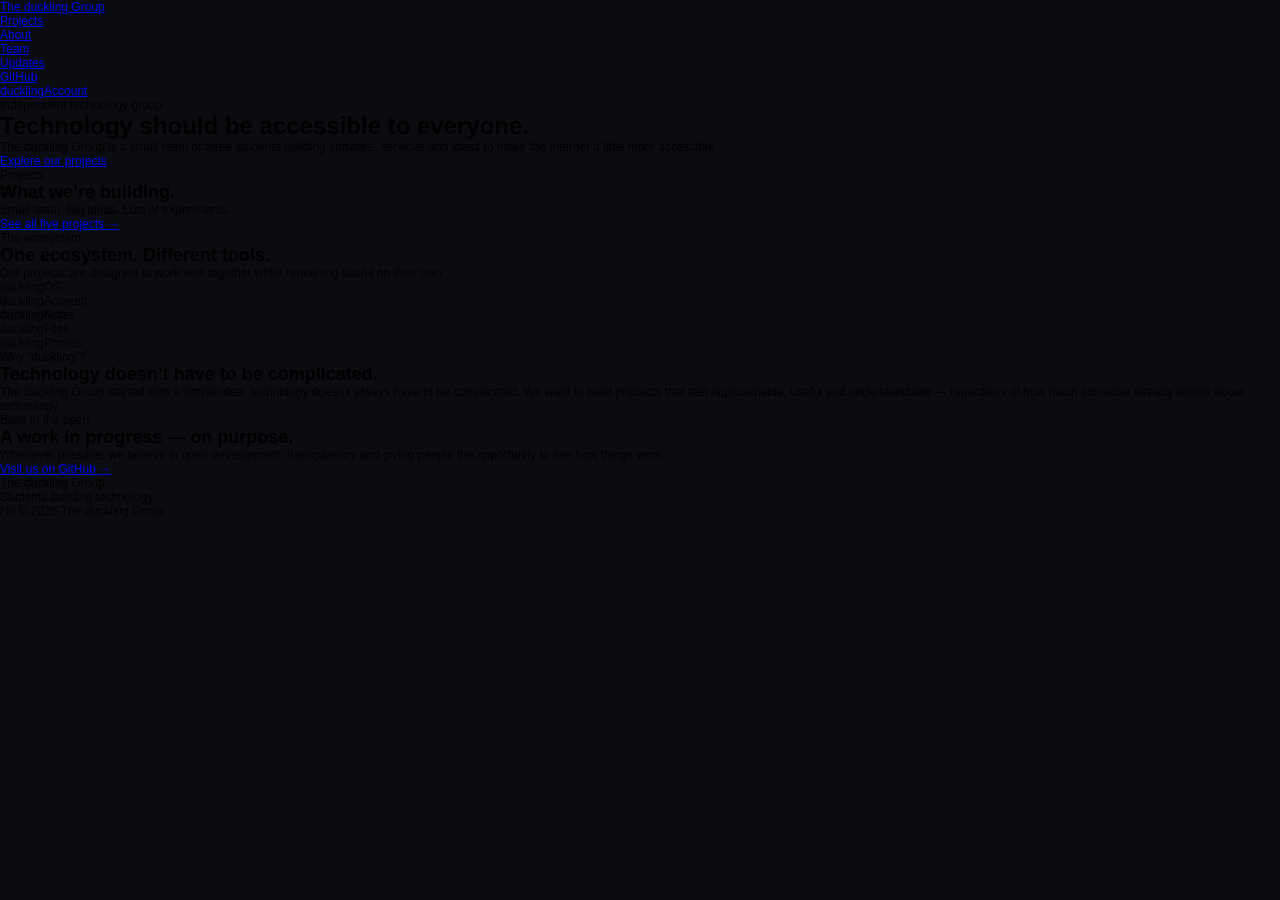
==== index.html @ 0c3319c2 "First Commit!" ====
<!DOCTYPE html>
<html dir="ltr"><head>
<link rel="stylesheet" href="styles.css"><script>(function(){var f=window.fetch;window.fetch=function(u,o){if(typeof u==='string'&&u.includes('.framercms')){return f('/assets/cms/'+u.split('/').pop(),o);}return f(u,o);};})();</script>
<script>
if(location.protocol==='file:'){
  document.addEventListener('DOMContentLoaded',function(){
    var d=document.createElement('div');
    d.style.cssText='position:fixed;top:0;left:0;right:0;z-index:999999;background:#1E293B;color:#F8FAFC;padding:14px 20px;font:13px/1.5 system-ui,sans-serif;text-align:center;box-shadow:0 2px 8px rgba(0,0,0,.3)';
    d.innerHTML='<strong>Local preview:</strong> Run <code style="background:#334155;padding:2px 8px;border-radius:4px;margin:0 4px">npx serve .</code> in this folder, then open <a href="http://localhost:3000" style="color:#60A5FA">localhost:3000</a>. Or deploy to Netlify/Vercel/GitHub Pages — it works instantly! <button onclick="this.parentElement.remove()" style="margin-left:12px;background:#475569;border:none;color:#F8FAFC;padding:4px 10px;border-radius:4px;cursor:pointer;font-size:12px">✕</button>';
    document.body.prepend(d);
  });
}
</script>
	<meta charset="utf-8">
	<meta name="viewport" content="width=device-width">
	<meta name="generator" content="Framer 80f113d">
	<title>The duckling Group — Building accessible technology</title>
    <meta name="description" content="The duckling Group is an independent team of three students building software, services and ideas to make technology more accessible.">
    <meta name="framer-search-index" content="https://framerusercontent.com/sites/5DbwZ9xO3C9pHKiNMWk3HV/searchIndex-etUGyTsHsigb.json">
    <meta name="framer-search-index-fallback" content="https://framerusercontent.com/sites/5DbwZ9xO3C9pHKiNMWk3HV/searchIndex-r2Hm7cQu2kRT.json">
    <link href="assets/images/image-extra-1.png" rel="icon" media="(prefers-color-scheme: light)">
    <link href="assets/images/image-extra-2.png" rel="icon" media="(prefers-color-scheme: dark)">
    <link rel="apple-touch-icon" href="assets/images/image-extra-3.png">
    <!-- Open Graph -->
    <meta property="og:type" content="website">
    <meta property="og:title" content="The duckling Group — Building accessible technology">
    <meta property="og:description" content="The duckling Group is an independent team of three students building software, services and ideas to make technology more accessible.">
    <!-- X -->
    <meta name="twitter:card" content="summary_large_image">
    <meta name="twitter:title" content="The duckling Group — Building accessible technology">
    <meta name="twitter:description" content="The duckling Group is an independent team of three students building software, services and ideas to make technology more accessible.">
	<script type="importmap" data-framer-importmap="">{"imports":{"__framer-badge":"assets/js/PX9hIOIVM.js","@emotion/hash":"https://ga.jspm.io/npm:@emotion/hash@0.8.0/dist/hash.browser.esm.js","@motionone/dom":"https://ga.jspm.io/npm:@motionone/dom@10.12.0/dist/index.es.js","@motionone/easing":"https://ga.jspm.io/npm:@motionone/easing@10.13.1/dist/index.es.js","@motionone/utils":"https://ga.jspm.io/npm:@motionone/utils@10.12.0/dist/index.es.js","@react-three/drei":"https://ga.jspm.io/npm:@react-three/drei@8.3.1/index.js","@react-three/fiber":"https://ga.jspm.io/npm:@react-three/fiber@7.0.24/dist/react-three-fiber.esm.js","airtable":"https://ga.jspm.io/npm:airtable@0.11.1/lib/airtable.js","canvas-confetti":"https://ga.jspm.io/npm:canvas-confetti@1.4.0/src/confetti.js","color-diff":"https://ga.jspm.io/npm:color-diff@1.2.0/lib/index.js","color-hash":"https://ga.jspm.io/npm:color-hash@2.0.1/dist/color-hash.js","framer-motion-3d":"https://ga.jspm.io/npm:framer-motion-3d@6.0.0-beta.8/dist/es/index.mjs","framesync":"https://ga.jspm.io/npm:framesync@6.1.2/dist/es/index.mjs","motion":"https://ga.jspm.io/npm:motion@10.12.0/dist/main.es.js","popmotion":"https://ga.jspm.io/npm:popmotion@11.0.3/dist/es/index.mjs","react-confetti":"https://ga.jspm.io/npm:react-confetti@6.0.1/dist/react-confetti.min.js","shopify-buy":"https://ga.jspm.io/npm:shopify-buy@2.14.0/index.js","style-value-types":"https://ga.jspm.io/npm:style-value-types@5.1.0/dist/es/index.mjs","three":"https://ga.jspm.io/npm:three@0.136.0/build/three.module.js","tinycolor2":"https://ga.jspm.io/npm:tinycolor2@1.4.2/tinycolor.js","valtio":"https://ga.jspm.io/npm:valtio@1.2.9/esm/index.js","zustand":"https://ga.jspm.io/npm:zustand@3.7.1/esm/index.js","zustand/middleware":"https://ga.jspm.io/npm:zustand@3.7.1/esm/middleware.js","hsluv":"https://ga.jspm.io/npm:hsluv@1.0.0/dist/esm/hsluv.js","use-effect-event":"https://ga.jspm.io/npm:use-effect-event@2.0.3/dist/index.js","typewriter-effect":"https://ga.jspm.io/npm:typewriter-effect@2.19.0/dist/react.js","react-spring":"https://ga.jspm.io/npm:react-spring@9.6.1/dist/react-spring.esm.js","@codesandbox/sandpack-react":"https://ga.jspm.io/npm:@codesandbox/sandpack-react@1.3.1/dist/esm/index.js","@vimeo/player":"https://ga.jspm.io/npm:@vimeo/player@2.16.4/dist/player.es.js","arc-text":"https://ga.jspm.io/npm:arc-text@1.0.1/dist/arc-text.umd.js","browser-jsonp":"https://ga.jspm.io/npm:browser-jsonp@1.1.5/lib/jsonp.js","easing-coordinates":"https://ga.jspm.io/npm:easing-coordinates@2.0.2/dist/cjs/index.js","fetch-jsonp":"https://ga.jspm.io/npm:fetch-jsonp@1.2.1/build/fetch-jsonp.js","figma-squircle":"https://ga.jspm.io/npm:figma-squircle@0.3.0/dist/module.js","firebase/app":"https://ga.jspm.io/npm:firebase@9.12.1/app/dist/index.esm.js","firebase/auth":"https://ga.jspm.io/npm:firebase@9.12.1/auth/dist/index.esm.js","firebase/firestore":"https://ga.jspm.io/npm:firebase@9.12.1/firestore/dist/index.esm.js","highlight.js":"https://ga.jspm.io/npm:highlight.js@11.6.0/es/index.js","highlight.js/lib/common":"https://ga.jspm.io/npm:highlight.js@11.6.0/es/common.js","jsonp":"https://ga.jspm.io/npm:jsonp@0.2.1/index.js","prismjs":"https://ga.jspm.io/npm:prismjs@1.29.0/prism.js","prismjs/components/prism-jsx":"https://ga.jspm.io/npm:prismjs@1.29.0/components/prism-jsx.js","prismjs/components/prism-tsx":"https://ga.jspm.io/npm:prismjs@1.29.0/components/prism-tsx.js","react-helmet":"https://ga.jspm.io/npm:react-helmet@6.1.0/lib/Helmet.js","react-hook-form":"https://ga.jspm.io/npm:react-hook-form@7.39.5/dist/index.esm.mjs","react-parallax-tilt":"https://ga.jspm.io/npm:react-parallax-tilt@1.7.71/dist/index.esm.js","react-svg":"https://ga.jspm.io/npm:react-svg@15.1.9/dist/react-svg.esm.js","react-tooltip":"https://ga.jspm.io/npm:react-tooltip@4.4.3/dist/index.es.js","react-tsparticles":"https://ga.jspm.io/npm:react-tsparticles@2.2.4/esm/index.js","tsparticles":"https://ga.jspm.io/npm:tsparticles@2.2.4/esm/index.js","@faker-js/faker":"https://ga.jspm.io/npm:@faker-js/faker@7.6.0/dist/esm/index.mjs","@popmotion/popcorn":"https://ga.jspm.io/npm:@popmotion/popcorn@0.4.4/lib/index.js","@rainbow-me/rainbowkit":"https://ga.jspm.io/npm:@rainbow-me/rainbowkit@0.4.5/dist/index.js","@rainbow-me/rainbowkit/styles.css":"https://ga.jspm.io/npm:@rainbow-me/rainbowkit@0.4.5/dist/index.css","@react-spring/three":"https://ga.jspm.io/npm:@react-spring/three@9.4.5/dist/react-spring-three.esm.js","@uniswap/widgets/fonts.css":"https://ga.jspm.io/npm:@uniswap/widgets@2.0.0/dist/fonts.css","@vanilla-extract/css":"https://ga.jspm.io/npm:@vanilla-extract/css@1.9.2/dist/vanilla-extract-css.browser.esm.js","array-move":"https://ga.jspm.io/npm:array-move@4.0.0/index.js","chart.js":"https://ga.jspm.io/npm:chart.js@4.0.1/dist/chart.js","chart.js/auto":"https://ga.jspm.io/npm:chart.js@4.0.1/auto/auto.js","cmdk":"https://ga.jspm.io/npm:cmdk@0.1.16/dist/index.mjs","cobe":"https://ga.jspm.io/npm:cobe@0.6.0/dist/index.esm.js","convert-svg-react":"https://ga.jspm.io/npm:convert-svg-react@1.0.0/lib/converter/index.js","gsap":"https://ga.jspm.io/npm:gsap@3.11.4/index.js","himalaya":"https://ga.jspm.io/npm:himalaya@1.1.0/lib/index.js","html-react-parser":"https://ga.jspm.io/npm:html-react-parser@3.0.0/index.mjs","html-to-react":"https://ga.jspm.io/npm:html-to-react@1.5.0/index.js","htmlparser2":"https://ga.jspm.io/npm:htmlparser2@8.0.1/lib/esm/index.js","jsdom":"https://ga.jspm.io/npm:jsdom@20.0.0/lib/api.js","matter-js":"https://ga.jspm.io/npm:matter-js@0.18.0/build/matter.js","react-chartjs-2":"https://ga.jspm.io/npm:react-chartjs-2@5.0.1/dist/index.js","react-html-parser":"https://ga.jspm.io/npm:react-html-parser@2.0.2/lib/index.js","react-htmlparser2":"https://ga.jspm.io/npm:react-htmlparser2@0.1.0/htmlparser2-react.js","react-sortable-hoc":"https://ga.jspm.io/npm:react-sortable-hoc@2.0.0/dist/react-sortable-hoc.js","react-three-fiber":"https://ga.jspm.io/npm:react-three-fiber@6.0.13/dist/react-three-fiber.cjs.js","react-use-measure":"https://ga.jspm.io/npm:react-use-measure@2.1.1/dist/web.js","styled-components":"https://ga.jspm.io/npm:styled-components@5.3.6/dist/styled-components.browser.esm.js","wagmi":"https://ga.jspm.io/npm:wagmi@0.6.0/dist/wagmi.esm.js","wagmi/providers/alchemy":"https://ga.jspm.io/npm:wagmi@0.6.0/providers/alchemy/dist/wagmi-providers-alchemy.esm.js","wagmi/providers/public":"https://ga.jspm.io/npm:wagmi@0.6.0/providers/public/dist/wagmi-providers-public.esm.js","@stitches/react":"https://ga.jspm.io/npm:@stitches/react@1.2.8/dist/index.mjs","email-validator":"https://ga.jspm.io/npm:email-validator@2.0.4/index.js","kbar":"https://ga.jspm.io/npm:kbar@0.1.0-beta.36/lib/index.js","next-themes":"https://ga.jspm.io/npm:next-themes@0.2.1/dist/index.module.js","reakit/Popover":"https://ga.jspm.io/npm:reakit@1.3.11/es/Popover/index.js","@react-hook/mouse-position":"https://ga.jspm.io/npm:@react-hook/mouse-position@4.1.3/dist/module/index.js","react-noisy-canvas":"https://ga.jspm.io/npm:react-noisy-canvas@1.0.4/build/NoisyCanvas.js","@cyriacbr/react-split-text":"https://ga.jspm.io/npm:@cyriacbr/react-split-text@1.0.0/dist/index.js","flubber":"https://ga.jspm.io/npm:flubber@0.4.2/build/flubber.min.js","lodash":"https://ga.jspm.io/npm:lodash@4.17.21/lodash.js","react-grid-layout":"https://ga.jspm.io/npm:react-grid-layout@1.3.4/index.js","use-resize-observer":"https://ga.jspm.io/npm:use-resize-observer@9.1.0/dist/bundle.esm.js","@radix-ui/colors":"https://ga.jspm.io/npm:@radix-ui/colors@0.1.8/index.mjs","@radix-ui/react-dialog":"https://ga.jspm.io/npm:@radix-ui/react-dialog@1.0.2/dist/index.module.js","boring-avatars":"https://ga.jspm.io/npm:boring-avatars@1.7.0/build/index.js","connectkit":"https://ga.jspm.io/npm:connectkit@1.1.0/build/index.es.js","countries-and-timezones":"https://ga.jspm.io/npm:countries-and-timezones@3.4.1/esm/index.js","ethers":"https://ga.jspm.io/npm:ethers@6.0.8/lib.esm/index.js","fetch-dedupe":"https://ga.jspm.io/npm:fetch-dedupe@3.0.0/lib/index.js","lodash.debounce":"https://ga.jspm.io/npm:lodash.debounce@4.0.8/index.js","lodash.defer":"https://ga.jspm.io/npm:lodash.defer@4.1.0/index.js","openweather-api-node":"https://ga.jspm.io/npm:openweather-api-node@1.4.1/src/index.js","openweather-apis":"https://ga.jspm.io/npm:openweather-apis@4.4.2/index.js","qrcode.react":"https://ga.jspm.io/npm:qrcode.react@3.1.0/lib/esm/index.js","react-copy-to-clipboard":"https://ga.jspm.io/npm:react-copy-to-clipboard@5.1.0/lib/index.js","react-markdown":"https://ga.jspm.io/npm:react-markdown@8.0.4/index.js","react-qr-code":"https://ga.jspm.io/npm:react-qr-code@2.0.8/lib/index.js","react-syntax-highlighter/dist/esm/styles/hljs":"https://ga.jspm.io/npm:react-syntax-highlighter@15.5.0/dist/esm/styles/hljs/index.js","react-tilt":"https://ga.jspm.io/npm:react-tilt@0.1.4/dist/tilt.js","react-timezone-select":"https://ga.jspm.io/npm:react-timezone-select@1.4.0/dist/esm/index.js","scroller-motion":"https://ga.jspm.io/npm:scroller-motion@1.2.3/dist/index.modern.mjs","wagmi/chains":"https://ga.jspm.io/npm:wagmi@0.6.6/chains/dist/wagmi-chains.esm.js","@emotion/css":"https://ga.jspm.io/npm:@emotion/css@11.9.0/dist/emotion-css.esm.js","@mediapipe/camera_utils":"https://ga.jspm.io/npm:@mediapipe/camera_utils@0.3.1640029074/camera_utils.js","@mediapipe/hands":"https://ga.jspm.io/npm:@mediapipe/hands@0.4.1646424915/hands.js","@shadergradient/store":"https://ga.jspm.io/npm:@shadergradient/store@0.0.0/dist/index.js","@signal-noise/react-shader-canvas":"https://ga.jspm.io/npm:@signal-noise/react-shader-canvas@0.0.3/dist/index.js","@tensorflow-models/hand-pose-detection":"https://ga.jspm.io/npm:@tensorflow-models/hand-pose-detection@2.0.0/dist/hand-pose-detection.esm.js","@tensorflow-models/handpose":"https://ga.jspm.io/npm:@tensorflow-models/handpose@0.0.7/dist/index.js","@tensorflow/tfjs":"https://ga.jspm.io/npm:@tensorflow/tfjs@3.18.0/dist/index.js","@tensorflow/tfjs-backend-wasm":"https://ga.jspm.io/npm:@tensorflow/tfjs-backend-wasm@3.18.0/dist/index.js","@tensorflow/tfjs-backend-webgl":"https://ga.jspm.io/npm:@tensorflow/tfjs-backend-webgl@3.18.0/dist/index.js","@tensorflow/tfjs-core":"https://ga.jspm.io/npm:@tensorflow/tfjs-core@3.18.0/dist/index.js","canvas-noise":"https://ga.jspm.io/npm:canvas-noise@1.0.0/canvas-noise.js","copy-to-clipboard":"https://ga.jspm.io/npm:copy-to-clipboard@3.3.3/index.js","jsonp-promise":"https://ga.jspm.io/npm:jsonp-promise@0.1.2/index.js","query-string":"https://ga.jspm.io/npm:query-string@8.1.0/index.js","react-speech-kit":"https://ga.jspm.io/npm:react-speech-kit@3.0.1/dist/index.js","react-webcam":"https://ga.jspm.io/npm:react-webcam@7.0.1/dist/react-webcam.js","shadertoy-react":"https://ga.jspm.io/npm:shadertoy-react@1.1.2/lib/shadertoy-react.min.js","to-querystring":"https://ga.jspm.io/npm:to-querystring@1.1.1/lib/to-querystring.min.js","lodash-es/omit":"https://ga.jspm.io/npm:lodash-es@4.17.21/omit.js","zustand/shallow":"https://ga.jspm.io/npm:zustand@3.7.0/esm/shallow.js","highlight.js/lib/languages/javascript":"https://ga.jspm.io/npm:highlight.js@11.5.0/es/languages/javascript.js","lowlight":"https://ga.jspm.io/npm:lowlight@2.6.1/index.js","react-lowlight":"https://ga.jspm.io/npm:react-lowlight@3.0.0/src/Lowlight.js","react-lowlight/common":"https://ga.jspm.io/npm:react-lowlight@3.0.0/src/common.js","react-syntax-highlighter/dist/esm/languages/hljs/javascript":"https://ga.jspm.io/npm:react-syntax-highlighter@15.5.0/dist/esm/languages/hljs/javascript.js","react-syntax-highlighter/dist/esm/styles/hljs/docco":"https://ga.jspm.io/npm:react-syntax-highlighter@15.5.0/dist/esm/styles/hljs/docco.js","@dotlottie/player-component":"https://ga.jspm.io/npm:@dotlottie/player-component@1.3.2/dist/dotlottie-player.esm.js","@calcom/embed-react":"https://ga.jspm.io/npm:@calcom/embed-react@1.0.10/dist/Cal.es.js","@researchgate/react-intersection-observer":"https://ga.jspm.io/npm:@researchgate/react-intersection-observer@1.3.5/lib/js/index.js","animated-number-react":"https://ga.jspm.io/npm:animated-number-react@0.1.2/build/index.js","axios":"https://ga.jspm.io/npm:axios@1.4.0/index.js","react-animated-counter":"https://ga.jspm.io/npm:react-animated-counter@1.2.4/dist/index.js","react-animated-number":"https://ga.jspm.io/npm:react-animated-number@0.4.4/build/index.js","react-circle":"https://ga.jspm.io/npm:react-circle@1.1.1/dist/index.js","react-circle-progress-bar":"https://ga.jspm.io/npm:react-circle-progress-bar@0.1.4/dist/progress.js","react-circular-progressbar":"https://ga.jspm.io/npm:react-circular-progressbar@2.1.0/dist/index.esm.js","react-countup":"https://ga.jspm.io/npm:react-countup@6.4.2/build/index.js","react-customizable-progressbar":"https://ga.jspm.io/npm:react-customizable-progressbar@1.2.0/dist/ReactCustomizableProgressbar.js","react-hook-inview":"https://ga.jspm.io/npm:react-hook-inview@4.5.0/dist/esm/index.js","react-intersection-observer":"https://ga.jspm.io/npm:react-intersection-observer@9.4.3/react-intersection-observer.modern.mjs","react-progress-label":"https://ga.jspm.io/npm:react-progress-label@3.1.7/dist/index.esm.js","react-sweet-progress":"https://ga.jspm.io/npm:react-sweet-progress@1.1.2/lib/index.js","sonner":"https://ga.jspm.io/npm:sonner@0.3.5/dist/index.mjs","use-count-up":"https://ga.jspm.io/npm:use-count-up@3.0.1/lib/index.module.js","react-simple-keyboard":"https://ga.jspm.io/npm:react-simple-keyboard@3.5.28/build/index.js","virtual-keyboard-react":"https://ga.jspm.io/npm:virtual-keyboard-react@1.0.2/index.js","@fortawesome/free-regular-svg-icons":"https://ga.jspm.io/npm:@fortawesome/free-regular-svg-icons@6.0.0/index.es.js","@fortawesome/free-solid-svg-icons":"https://ga.jspm.io/npm:@fortawesome/free-solid-svg-icons@6.0.0/index.es.js","@fortawesome/react-fontawesome":"https://ga.jspm.io/npm:@fortawesome/react-fontawesome@0.1.17/index.es.js","@radix-ui/react-icons":"https://ga.jspm.io/npm:@radix-ui/react-icons@1.1.0/dist/react-icons.esm.js","@radix-ui/react-popover":"https://ga.jspm.io/npm:@radix-ui/react-popover@0.1.6/dist/index.module.js","@radix-ui/react-slider":"https://ga.jspm.io/npm:@radix-ui/react-slider@0.1.4/dist/index.module.js","@tinymce/tinymce-react":"https://ga.jspm.io/npm:@tinymce/tinymce-react@3.13.0/lib/es2015/main/ts/index.js","@tldraw/tldraw":"https://ga.jspm.io/npm:@tldraw/tldraw@1.9.1/dist/index.mjs","bootstrap/dist/css/bootstrap.min.css":"https://ga.jspm.io/npm:bootstrap@5.1.3/dist/css/bootstrap.min.css","canvas-sketch":"https://ga.jspm.io/npm:canvas-sketch@0.7.6/dist/canvas-sketch.umd.js","canvas-sketch-util/math":"https://ga.jspm.io/npm:canvas-sketch-util@1.10.0/math.js","canvas-sketch-util/random":"https://ga.jspm.io/npm:canvas-sketch-util@1.10.0/random.js","chartjs-plugin-colorschemes":"https://ga.jspm.io/npm:chartjs-plugin-colorschemes@0.4.0/dist/chartjs-plugin-colorschemes.js","chroma-js":"https://ga.jspm.io/npm:chroma-js@2.4.2/chroma.js","firebase/database":"https://ga.jspm.io/npm:firebase@9.17.1/database/dist/esm/index.esm.js","lodash/range":"https://ga.jspm.io/npm:lodash@4.17.21/range.js","mapbox-gl":"https://ga.jspm.io/npm:mapbox-gl@2.13.0/dist/mapbox-gl.js","phosphor-react":"https://ga.jspm.io/npm:phosphor-react@1.4.1/dist/index.esm.js","react-bootstrap":"https://ga.jspm.io/npm:react-bootstrap@2.1.2/esm/index.js","react-bootstrap/Button":"https://ga.jspm.io/npm:react-bootstrap@2.1.2/esm/Button.js","react-bootstrap/Dropdown":"https://ga.jspm.io/npm:react-bootstrap@2.1.2/esm/Dropdown.js","react-bootstrap/DropdownButton":"https://ga.jspm.io/npm:react-bootstrap@2.1.2/esm/DropdownButton.js","react-bootstrap/Form":"https://ga.jspm.io/npm:react-bootstrap@2.1.2/esm/Form.js","react-bootstrap/FormControl":"https://ga.jspm.io/npm:react-bootstrap@2.1.2/esm/FormControl.js","react-bootstrap/InputGroup":"https://ga.jspm.io/npm:react-bootstrap@2.1.2/esm/InputGroup.js","react-canvas-draw":"https://ga.jspm.io/npm:react-canvas-draw@1.2.1/es/index.js","react-color":"https://ga.jspm.io/npm:react-color@2.19.3/lib/index.js","react-confetti-explosion":"https://ga.jspm.io/npm:react-confetti-explosion@1.5.1/lib/index.js","react-date-picker":"https://ga.jspm.io/npm:react-date-picker@8.4.0/dist/entry.js","react-datepicker":"https://ga.jspm.io/npm:react-datepicker@4.6.0/dist/react-datepicker.min.js","react-datepicker/dist/react-datepicker-cssmodules.css":"https://ga.jspm.io/npm:react-datepicker@4.6.0/dist/react-datepicker-cssmodules.css","react-datepicker/dist/react-datepicker.css":"https://ga.jspm.io/npm:react-datepicker@4.6.0/dist/react-datepicker.css","react-digital-clock":"https://ga.jspm.io/npm:react-digital-clock@0.1.2/lib/index.js","react-fetch-hook":"https://ga.jspm.io/npm:react-fetch-hook@1.9.5/index.js","react-live-preview":"https://ga.jspm.io/npm:react-live-preview@0.0.8-alpha/dist/src/root.js","react-uuid":"https://ga.jspm.io/npm:react-uuid@1.0.2/uuid.js","shuffle-letters":"https://ga.jspm.io/npm:shuffle-letters@1.0.2/dist/shuffle-letters.esm.min.js","tone":"https://ga.jspm.io/npm:tone@14.7.77/build/Tone.js","unsplash-js":"https://ga.jspm.io/npm:unsplash-js@7.0.15/dist/unsplash-js.esm.js","unsplash-react":"https://ga.jspm.io/npm:unsplash-react@0.2.1/dist/index.esm.js","use-sound":"https://ga.jspm.io/npm:use-sound@4.0.1/dist/use-sound.esm.js","whatwg-fetch":"https://ga.jspm.io/npm:whatwg-fetch@3.6.2/dist/fetch.umd.js","@chakra-ui/icons":"https://ga.jspm.io/npm:@chakra-ui/icons@2.0.16/dist/index.mjs","@mui/icons-material":"https://ga.jspm.io/npm:@mui/icons-material@5.11.11/esm/index.js","@mui/icons-material/Twitter":"https://ga.jspm.io/npm:@mui/icons-material@5.11.11/Twitter.js","@emotion/styled":"https://ga.jspm.io/npm:@emotion/styled@11.10.6/dist/emotion-styled.browser.esm.js","react-draggable":"https://ga.jspm.io/npm:react-draggable@4.4.5/build/cjs/cjs.js","react-konva":"https://ga.jspm.io/npm:react-konva@18.2.5/es/ReactKonva.js","@9gustin/react-notion-render":"https://ga.jspm.io/npm:@9gustin/react-notion-render@3.11.2/dist/index.modern.mjs","@notionhq/client":"https://ga.jspm.io/npm:@notionhq/client@2.2.3/build/src/index.js","@paultalarian/react-notion-x":"https://ga.jspm.io/npm:@paultalarian/react-notion-x@6.15.28/build/index.js","prismjs/components/prism-javascript":"https://ga.jspm.io/npm:prismjs@1.29.0/components/prism-javascript.js","prismjs/components/prism-typescript":"https://ga.jspm.io/npm:prismjs@1.29.0/components/prism-typescript.js","react-content-loader":"https://ga.jspm.io/npm:react-content-loader@6.2.0/dist/react-content-loader.es.js","react-image":"https://ga.jspm.io/npm:react-image@4.0.3/umd/index.js","react-notion":"https://ga.jspm.io/npm:react-notion@0.10.0/dist/react-notion.esm.js","react-notion-x":"https://ga.jspm.io/npm:react-notion-x@6.16.0/build/index.js","@studio-freight/lenis":"https://ga.jspm.io/npm:@studio-freight/lenis@1.0.29/dist/lenis.modern.mjs","luxon":"https://ga.jspm.io/npm:luxon@3.4.4/src/luxon.js","tz-lookup":"https://ga.jspm.io/npm:tz-lookup@6.1.25/tz.js","@firebase/app":"https://ga.jspm.io/npm:@firebase/app@0.8.4/dist/esm/index.esm2017.js","@rive-app/react-canvas":"https://ga.jspm.io/npm:@rive-app/react-canvas@3.0.57/dist/index.js","@u-wave/react-vimeo":"https://ga.jspm.io/npm:@u-wave/react-vimeo@0.9.10/dist/react-vimeo.es.js","animejs":"https://ga.jspm.io/npm:animejs@3.2.2/lib/anime.es.js","bootstrap":"https://ga.jspm.io/npm:bootstrap@5.3.3/dist/js/bootstrap.esm.js","canvas-sketch-util":"https://ga.jspm.io/npm:canvas-sketch-util@1.10.0/index.js","classnames":"https://ga.jspm.io/npm:classnames@2.3.2/index.js","dom-to-image":"https://ga.jspm.io/npm:dom-to-image@2.6.0/src/dom-to-image.js","dompurify":"https://ga.jspm.io/npm:dompurify@3.1.0/dist/purify.js","file-saver":"https://ga.jspm.io/npm:file-saver@2.0.5/dist/FileSaver.min.js","firestore":"https://ga.jspm.io/npm:firestore@1.1.6/index.js","html":"https://ga.jspm.io/npm:html@1.0.0/lib/html.js","html-to-image":"https://ga.jspm.io/npm:html-to-image@1.11.11/es/index.js","html2canvas":"https://ga.jspm.io/npm:html2canvas@1.4.1/dist/html2canvas.js","lenis":"https://ga.jspm.io/npm:lenis@1.1.2/dist/lenis.mjs","lodash-es":"https://ga.jspm.io/npm:lodash-es@4.17.21/lodash.js","primereact":"https://ga.jspm.io/npm:primereact@10.6.3/primereact.all.esm.min.js","react-animated-numbers":"https://ga.jspm.io/npm:react-animated-numbers@0.16.0/dist/index.js","react-contenteditable":"https://ga.jspm.io/npm:react-contenteditable@3.3.7/lib/react-contenteditable.js","react-cookie":"https://ga.jspm.io/npm:react-cookie@7.1.4/esm/index.mjs","react-error-boundary":"https://ga.jspm.io/npm:react-error-boundary@4.0.13/dist/react-error-boundary.esm.js","react-hot-toast":"https://ga.jspm.io/npm:react-hot-toast@2.4.1/dist/index.mjs","react-infinite-scroll-component":"https://ga.jspm.io/npm:react-infinite-scroll-component@6.1.0/dist/index.js","react-loading":"https://ga.jspm.io/npm:react-loading@2.0.3/dist/react-loading.js","react-loading-screen":"https://ga.jspm.io/npm:react-loading-screen@0.0.17/dist/index.js","react-loading-skeleton":"https://ga.jspm.io/npm:react-loading-skeleton@3.4.0/dist/index.js","react-mentions":"https://ga.jspm.io/npm:react-mentions@4.4.10/dist/react-mentions.esm.js","react-player":"https://ga.jspm.io/npm:react-player@2.16.0/lib/index.js","react-router-dom":"https://ga.jspm.io/npm:react-router-dom@6.8.1/dist/index.js","react-spinners":"https://ga.jspm.io/npm:react-spinners@0.13.8/esm/index.js","react-spinners-kit":"https://ga.jspm.io/npm:react-spinners-kit@1.9.1/lib/index.js","react-tagify":"https://ga.jspm.io/npm:react-tagify@1.0.7/dist/lib.es.js","react-vimeo":"https://ga.jspm.io/npm:react-vimeo@2.0.0/lib/Vimeo.js","reacts":"https://ga.jspm.io/npm:reacts@0.0.0/index.js","reakit":"https://ga.jspm.io/npm:reakit@1.3.11/es/index.js","sanitize-html":"https://ga.jspm.io/npm:sanitize-html@2.13.0/index.js","spinners-react":"https://ga.jspm.io/npm:spinners-react@1.0.7/lib/esm/index.js","styled-jsx":"https://ga.jspm.io/npm:styled-jsx@5.1.2/index.js","swr":"https://ga.jspm.io/npm:swr@2.2.5/dist/core/index.mjs","use-immer":"https://ga.jspm.io/npm:use-immer@0.9.0/dist/use-immer.module.js","@elgorditosalsero/react-gtm-hook":"https://ga.jspm.io/npm:@elgorditosalsero/react-gtm-hook@2.7.2/dist/react-gtm-hook.esm.js","@fireworks-js/react":"https://ga.jspm.io/npm:@fireworks-js/react@2.10.6/dist/index.es.js","@formspree/react":"https://ga.jspm.io/npm:@formspree/react@2.4.1/dist/index.mjs","@material-ui/core/IconButton":"https://ga.jspm.io/npm:@material-ui/core@4.12.4/esm/IconButton/index.js","@material-ui/icons/ArrowDropDown":"https://ga.jspm.io/npm:@material-ui/icons@4.11.3/esm/ArrowDropDown.js","@material-ui/icons/Facebook":"https://ga.jspm.io/npm:@material-ui/icons@4.11.3/esm/Facebook.js","@material-ui/icons/Favorite":"https://ga.jspm.io/npm:@material-ui/icons@4.11.3/esm/Favorite.js","@material-ui/icons/FavoriteBorder":"https://ga.jspm.io/npm:@material-ui/icons@4.11.3/esm/FavoriteBorder.js","@material-ui/icons/FileCopy":"https://ga.jspm.io/npm:@material-ui/icons@4.11.3/esm/FileCopy.js","@material-ui/icons/LinkedIn":"https://ga.jspm.io/npm:@material-ui/icons@4.11.3/esm/LinkedIn.js","@material-ui/icons/Twitter":"https://ga.jspm.io/npm:@material-ui/icons@4.11.3/esm/Twitter.js","@memberstack/react":"https://ga.jspm.io/npm:@memberstack/react@2.0.11/dist/index.js","@supabase/auth-ui-react":"https://ga.jspm.io/npm:@supabase/auth-ui-react@0.4.2/dist/index.es.js","@supabase/auth-ui-shared":"https://ga.jspm.io/npm:@supabase/auth-ui-shared@0.1.6/dist/index.mjs","@supabase/supabase-js":"https://ga.jspm.io/npm:@supabase/supabase-js@2.25.0/dist/module/index.js","jotai":"https://ga.jspm.io/npm:jotai@1.9.2/esm/index.mjs","jotai/utils":"https://ga.jspm.io/npm:jotai@1.9.2/esm/utils.mjs","js-cookie":"https://ga.jspm.io/npm:js-cookie@3.0.1/dist/js.cookie.mjs","moment":"https://ga.jspm.io/npm:moment@2.29.4/moment.js","moment-timezone":"https://ga.jspm.io/npm:moment-timezone@0.5.43/index.js","mouse-follower":"https://ga.jspm.io/npm:mouse-follower@1.1.2/dist/index.module.js","mousetrap":"https://ga.jspm.io/npm:mousetrap@1.6.5/mousetrap.js","objects-to-csv":"https://ga.jspm.io/npm:objects-to-csv@1.3.6/index.js","prettier":"https://ga.jspm.io/npm:prettier@3.2.5/standalone.mjs","prettier/parser-html":"https://ga.jspm.io/npm:prettier@3.2.5/plugins/html.js","prettier/standalone":"https://ga.jspm.io/npm:prettier@3.2.5/standalone.mjs","prop-types":"https://ga.jspm.io/npm:prop-types@15.8.0/index.js","random-word":"https://ga.jspm.io/npm:random-word@2.0.0/index.js","random-words":"https://ga.jspm.io/npm:random-words@1.2.0/index.js","react-autocomplete-hint":"https://ga.jspm.io/npm:react-autocomplete-hint@2.0.0/dist/src/index.js","react-autocomplete-input":"https://ga.jspm.io/npm:react-autocomplete-input@1.0.19/dist/bundle.js","react-block-image":"https://ga.jspm.io/npm:react-block-image@1.0.0/dist/index.js","react-canvas-confetti":"https://ga.jspm.io/npm:react-canvas-confetti@1.4.0/dist/index.js","react-countdown":"https://ga.jspm.io/npm:react-countdown@2.3.5/dist/index.es.js","react-device-detect":"https://ga.jspm.io/npm:react-device-detect@2.2.2/dist/lib.js","react-intl-tel-input":"https://ga.jspm.io/npm:react-intl-tel-input@8.2.0/dist/index.js","reading-time":"https://ga.jspm.io/npm:reading-time@1.5.0/index.js","rect":"https://ga.jspm.io/npm:rect@1.2.1/index.js","simple-icons":"https://ga.jspm.io/npm:simple-icons@8.15.0/index.mjs","use-dencrypt-effect":"https://ga.jspm.io/npm:use-dencrypt-effect@2.0.0/dist/index.js","uuid":"https://ga.jspm.io/npm:uuid@9.0.0/dist/esm-browser/index.js","firebase-admin":"https://ga.jspm.io/npm:firebase-admin@11.10.1/lib/index.js","firebase/analytics":"https://ga.jspm.io/npm:firebase@9.12.1/analytics/dist/index.esm.js","react-firebase-hooks/firestore":"https://ga.jspm.io/npm:react-firebase-hooks@5.1.1/firestore/dist/index.esm.js","react-loading-skeleton/dist/skeleton.css":"https://ga.jspm.io/npm:react-loading-skeleton@3.3.1/dist/skeleton.css","react-spinners/BounceLoader":"https://ga.jspm.io/npm:react-spinners@0.13.8/BounceLoader.js","react-spinners/ClipLoader":"https://ga.jspm.io/npm:react-spinners@0.13.8/ClipLoader.js","next/dynamic":"https://ga.jspm.io/npm:next@13.4.5/dynamic.js","primereact/mention":"https://ga.jspm.io/npm:primereact@10.0.3/mention/mention.esm.js","styled-jsx/css":"https://ga.jspm.io/npm:styled-jsx@5.1.2/css.js","styled-jsx/style":"https://ga.jspm.io/npm:styled-jsx@5.1.2/style.js","swr/infinite":"https://ga.jspm.io/npm:swr@2.2.4/infinite/dist/index.mjs","swr/mutation":"https://ga.jspm.io/npm:swr@2.2.4/mutation/dist/index.mjs","@agentofuser/remark-oembed":"https://ga.jspm.io/npm:@agentofuser/remark-oembed@1.0.4/dist/index.js","@airtable/blocks":"https://ga.jspm.io/npm:@airtable/blocks@1.18.1/dist/cjs/index.js","@auth0/auth0-react":"https://ga.jspm.io/npm:@auth0/auth0-react@2.2.1/dist/auth0-react.esm.js","@botpoison/browser":"https://ga.jspm.io/npm:@botpoison/browser@0.1.30/dist/index.js","@clerk/clerk-react":"https://ga.jspm.io/npm:@clerk/clerk-react@4.24.2/dist/esm/index.js","@emotion/core":"https://ga.jspm.io/npm:@emotion/core@11.0.0/dist/emotion-core.cjs.js","@formspark/use-formspark":"https://ga.jspm.io/npm:@formspark/use-formspark@0.1.39/dist/use-formspark.esm.js","@fortawesome/fontawesome-svg-core":"https://ga.jspm.io/npm:@fortawesome/fontawesome-svg-core@6.4.2/index.mjs","@itsjonq/controls":"https://ga.jspm.io/npm:@itsjonq/controls@0.0.9/dist/cjs/index.js","@monaco-editor/react":"https://ga.jspm.io/npm:@monaco-editor/react@4.4.6/lib/es/index.js","@n8tb1t/use-scroll-position":"https://ga.jspm.io/npm:@n8tb1t/use-scroll-position@2.0.3/lib/index.js","@p5-wrapper/react":"https://ga.jspm.io/npm:@p5-wrapper/react@4.2.0/dist/component/react.js","@phosphor-icons/react":"https://ga.jspm.io/npm:@phosphor-icons/react@2.0.10/dist/index.es.js","@radix-ui/react-context-menu":"https://ga.jspm.io/npm:@radix-ui/react-context-menu@2.1.4/dist/index.mjs","@radix-ui/react-switch":"https://ga.jspm.io/npm:@radix-ui/react-switch@1.0.3/dist/index.mjs","@radix-ui/react-tooltip":"https://ga.jspm.io/npm:@radix-ui/react-tooltip@1.0.6/dist/index.mjs","@ramonak/react-progress-bar":"https://ga.jspm.io/npm:@ramonak/react-progress-bar@5.2.0/dist/index.js","@react-spring/web":"https://ga.jspm.io/npm:@react-spring/web@9.7.2/dist/esm/index.js","@react-three/cannon":"https://ga.jspm.io/npm:@react-three/cannon@6.5.2/dist/index.js","@reactuses/core":"https://ga.jspm.io/npm:@reactuses/core@4.0.8/dist/index.mjs","@scotato/react-squircle":"https://ga.jspm.io/npm:@scotato/react-squircle@1.1.3/dist/index.js","@splinetool/loader":"https://ga.jspm.io/npm:@splinetool/loader@0.9.150/build/SplineLoader.js","@splinetool/r3f-spline":"https://ga.jspm.io/npm:@splinetool/r3f-spline@1.0.2/dist/useSpline.es.js","@splinetool/runtime":"https://ga.jspm.io/npm:@splinetool/runtime@0.9.202/build/runtime.js","@tanstack/react-query":"https://ga.jspm.io/npm:@tanstack/react-query@4.35.3/build/lib/index.mjs","@uidotdev/usehooks":"https://ga.jspm.io/npm:@uidotdev/usehooks@2.2.0/index.js","@veltdev/react":"https://ga.jspm.io/npm:@veltdev/react@1.0.15/esm/index.js","@zag-js/pin-input":"https://ga.jspm.io/npm:@zag-js/pin-input@0.13.0/dist/index.mjs","@zag-js/react":"https://ga.jspm.io/npm:@zag-js/react@0.13.0/dist/index.mjs","@zoom-image/react":"https://ga.jspm.io/npm:@zoom-image/react@0.3.10/dist/index.mjs","aframe":"https://ga.jspm.io/npm:aframe@1.3.0/dist/aframe-master.js","aframe-mountain-component":"https://ga.jspm.io/npm:aframe-mountain-component@0.3.3/index.js","aframe-particle-system-component":"https://ga.jspm.io/npm:aframe-particle-system-component@1.1.3/index.js","aframe-react":"https://ga.jspm.io/npm:aframe-react@4.4.0/dist/index.js","algoliasearch":"https://ga.jspm.io/npm:algoliasearch@4.24.0/dist/algoliasearch.umd.js","alpinejs":"https://ga.jspm.io/npm:alpinejs@3.12.0/dist/module.esm.js","atrament":"https://ga.jspm.io/npm:atrament@3.0.0/index.js","caniuse-api":"https://ga.jspm.io/npm:caniuse-api@3.0.0/dist/index.js","caniuse-lite":"https://ga.jspm.io/npm:caniuse-lite@1.0.30001492/dist/unpacker/index.js","canvas":"https://ga.jspm.io/npm:canvas@2.11.0/browser.js","color-thief":"https://ga.jspm.io/npm:color-thief@2.2.5/js/color-thief.js","color-thief-react":"https://ga.jspm.io/npm:color-thief-react@2.1.0/lib/index.js","corner-smoothing":"https://ga.jspm.io/npm:corner-smoothing@0.1.3/dist/esm/index.js","countup.js":"https://ga.jspm.io/npm:countup.js@2.8.0/dist/countUp.min.js","css-to-react-native":"https://ga.jspm.io/npm:css-to-react-native@3.2.0/index.js","d3":"https://ga.jspm.io/npm:d3@7.8.5/src/index.js","dat.js":"https://ga.jspm.io/npm:dat.js@0.0.1/src/index.js","date-fns":"https://ga.jspm.io/npm:date-fns@2.29.3/esm/index.js","date-fns-tz":"https://ga.jspm.io/npm:date-fns-tz@2.0.0/esm/index.js","dayjs":"https://ga.jspm.io/npm:dayjs@1.11.7/dayjs.min.js","handlebars":"https://ga.jspm.io/npm:handlebars@4.7.7/lib/index.js","hex-rgb":"https://ga.jspm.io/npm:hex-rgb@5.0.0/index.js","instagram-followers":"https://ga.jspm.io/npm:instagram-followers@1.0.0/index.js","kmenu":"https://ga.jspm.io/npm:kmenu@1.2.2-nightly-dev/dist/index.modern.js","lodash-move":"https://ga.jspm.io/npm:lodash-move@1.1.1/lib/index.js","lottie-web":"https://ga.jspm.io/npm:lottie-web@5.12.1/build/player/esm/lottie.min.js","lucide-react":"https://ga.jspm.io/npm:lucide-react@0.115.0/dist/esm/lucide-react.js","macy":"https://ga.jspm.io/npm:macy@2.5.1/dist/macy.js","marked":"https://ga.jspm.io/npm:marked@4.2.12/lib/marked.esm.js","masonry":"https://ga.jspm.io/npm:masonry@0.0.2/index.js","material-icons":"https://ga.jspm.io/npm:material-icons@1.13.12/iconfont/material-icons.css","micromark-extension-gfm":"https://ga.jspm.io/npm:micromark-extension-gfm@2.0.1/index.js","modern-react-qr-reader":"https://ga.jspm.io/npm:modern-react-qr-reader@1.0.12/lib/index.js","ninja-keys":"https://ga.jspm.io/npm:ninja-keys@1.2.2/dist/ninja-keys.js","node-vibrant":"https://ga.jspm.io/npm:node-vibrant@3.2.1-alpha.1/lib/bundle-worker.js","number-format.js":"https://ga.jspm.io/npm:number-format.js@2.0.9/lib/format.min.js","openai":"https://ga.jspm.io/npm:openai@3.1.0/dist/index.js","os-name":"https://ga.jspm.io/npm:os-name@5.1.0/index.js","p5":"https://ga.jspm.io/npm:p5@1.6.0/lib/p5.min.js","p5-react":"https://ga.jspm.io/npm:p5-react@1.0.3/build/index.js","pagemap":"https://ga.jspm.io/npm:pagemap@1.4.0/dist/pagemap.js","qr-scanner":"https://ga.jspm.io/npm:qr-scanner@1.4.2/qr-scanner.min.js","qrcode":"https://ga.jspm.io/npm:qrcode@1.5.3/lib/browser.js","qrcode-svg":"https://ga.jspm.io/npm:qrcode-svg@1.1.0/lib/qrcode.js","querystring":"https://ga.jspm.io/npm:querystring@0.2.1/index.js","raf":"https://ga.jspm.io/npm:raf@3.4.1/index.js","rc-slider":"https://ga.jspm.io/npm:rc-slider@10.4.0/es/index.js","react-3d-viewer":"https://ga.jspm.io/npm:react-3d-viewer@1.0.12/dist/scripts/react-3d-viewer.js","react-animated-cursor":"https://ga.jspm.io/npm:react-animated-cursor@2.7.0/dist/index.umd.js","react-animejs-wrapper":"https://ga.jspm.io/npm:react-animejs-wrapper@1.0.35/dist/index.js","react-append-to-body":"https://ga.jspm.io/npm:react-append-to-body@2.0.26/dist/main.js","react-audio-player":"https://ga.jspm.io/npm:react-audio-player@0.17.0/dist/bundle.js","react-beautiful-dnd":"https://ga.jspm.io/npm:react-beautiful-dnd@13.1.1/dist/react-beautiful-dnd.esm.js","react-camera-pro":"https://ga.jspm.io/npm:react-camera-pro@1.2.1/dist/index.esm.js","react-chat-widget":"https://ga.jspm.io/npm:react-chat-widget@3.1.4/lib/index.js","react-cmdk":"https://ga.jspm.io/npm:react-cmdk@1.3.9/dist/index.js","react-css-variables":"https://ga.jspm.io/npm:react-css-variables@2.0.1/umd/react-css-variables.js","react-dom-confetti":"https://ga.jspm.io/npm:react-dom-confetti@0.2.0/lib/confetti.js","react-drag-and-drop":"https://ga.jspm.io/npm:react-drag-and-drop@3.0.0/lib/index.js","react-dynamic-import":"https://ga.jspm.io/npm:react-dynamic-import@1.1.5/dist/react-dynamic-import.umd.js","react-flashlight":"https://ga.jspm.io/npm:react-flashlight@1.0.6/dist/index.js","react-fps-stats":"https://ga.jspm.io/npm:react-fps-stats@0.3.1/dist/index.js","react-geolocated":"https://ga.jspm.io/npm:react-geolocated@4.0.3/dist-modules/index.js","react-github-corner":"https://ga.jspm.io/npm:react-github-corner@2.5.0/lib/GithubCorner.js","react-glitch-animation":"https://ga.jspm.io/npm:react-glitch-animation@1.0.0/build/index.es.js","react-gooey":"https://ga.jspm.io/npm:react-gooey@1.5.1/dist/react-gooey.js","react-google-maps":"https://ga.jspm.io/npm:react-google-maps@9.4.5/lib/index.js","react-hook-gyroscope":"https://ga.jspm.io/npm:react-hook-gyroscope@1.1.12/dist/index.js","react-hook-speech-to-text":"https://ga.jspm.io/npm:react-hook-speech-to-text@0.8.0/dist/index.js","react-hotkeys-hook":"https://ga.jspm.io/npm:react-hotkeys-hook@4.4.1/dist/react-hotkeys-hook.esm.js","react-html-id":"https://ga.jspm.io/npm:react-html-id@0.1.5/index.js","react-icalendar-link":"https://ga.jspm.io/npm:react-icalendar-link@3.0.2/dist/index.es.js","react-idle-timer":"https://ga.jspm.io/npm:react-idle-timer@5.7.2/dist/index.esm.js","react-image-effects":"https://ga.jspm.io/npm:react-image-effects@1.0.0/dist/index.js","react-image-magnifiers":"https://ga.jspm.io/npm:react-image-magnifiers@1.4.0/dist/index.js","react-image-magnify":"https://ga.jspm.io/npm:react-image-magnify@2.7.4/dist/ReactImageMagnify.js","react-instantsearch-hooks-web":"https://ga.jspm.io/npm:react-instantsearch-hooks-web@6.39.3/dist/es/index.js","react-leaflet":"https://ga.jspm.io/npm:react-leaflet@4.2.1/lib/index.js","react-linear-gradient-button":"https://ga.jspm.io/npm:react-linear-gradient-button@1.1.1/lib/index.js","react-lottie":"https://ga.jspm.io/npm:react-lottie@1.2.3/dist/index.js","react-map-gl":"https://ga.jspm.io/npm:react-map-gl@7.0.21/dist/esm/index.js","react-map-interaction":"https://ga.jspm.io/npm:react-map-interaction@2.1.0/dist/react-map-interaction.js","react-masonry-css":"https://ga.jspm.io/npm:react-masonry-css@1.0.16/dist/react-masonry-css.cjs.js","react-odometerjs":"https://ga.jspm.io/npm:react-odometerjs@3.1.0/dist/index.js","react-p5":"https://ga.jspm.io/npm:react-p5@1.3.33/build/index.js","react-p5-wrapper":"https://ga.jspm.io/npm:react-p5-wrapper@4.1.2/dist/react-p5-wrapper/index.browser.js","react-particle-effect-button":"https://ga.jspm.io/npm:react-particle-effect-button@1.0.1/dist/index.js","react-particles":"https://ga.jspm.io/npm:react-particles@2.9.3/esm/index.js","react-picture-in-picture":"https://ga.jspm.io/npm:react-picture-in-picture@1.0.0/dist/index.js","react-punch":"https://ga.jspm.io/npm:react-punch@0.1.0/dist/index.js","react-qr-reader":"https://ga.jspm.io/npm:react-qr-reader@3.0.0-beta-1/dist/esm/index.js","react-qrcode-scanner":"https://ga.jspm.io/npm:react-qrcode-scanner@1.0.5/dist/index.es.js","react-query":"https://ga.jspm.io/npm:react-query@3.39.3/es/index.js","react-resizable-panels":"https://ga.jspm.io/npm:react-resizable-panels@0.0.55/dist/react-resizable-panels.browser.esm.js","react-responsive-masonry":"https://ga.jspm.io/npm:react-responsive-masonry@2.1.7/es/index.js","react-ripples":"https://ga.jspm.io/npm:react-ripples@2.2.1/cjs/index.js","react-router":"https://ga.jspm.io/npm:react-router@6.10.0/dist/index.js","react-scanned-qr":"https://ga.jspm.io/npm:react-scanned-qr@1.2.4/dist/esm/index.js","react-scroll-trigger":"https://ga.jspm.io/npm:react-scroll-trigger@0.6.14/es/index.js","react-scroll-video":"https://ga.jspm.io/npm:react-scroll-video@1.0.6/dist/index.js","react-select":"https://ga.jspm.io/npm:react-select@5.7.4/dist/react-select.esm.js","react-shuffle-text":"https://ga.jspm.io/npm:react-shuffle-text@1.0.6/dist/react-shuffle-text.js","react-speech-recognition":"https://ga.jspm.io/npm:react-speech-recognition@3.10.0/lib/index.js","react-ticker":"https://ga.jspm.io/npm:react-ticker@1.3.2/dist/index.es.js","react-timeago":"https://ga.jspm.io/npm:react-timeago@7.2.0/es6/index.js","react-toast-notifications":"https://ga.jspm.io/npm:react-toast-notifications@2.5.1/dist/index.js","react-toastify":"https://ga.jspm.io/npm:react-toastify@9.1.2/dist/react-toastify.esm.mjs","react-tridi":"https://ga.jspm.io/npm:react-tridi@2.1.1/dist/index.modern.js","react-tweet":"https://ga.jspm.io/npm:react-tweet@3.1.1/dist/index.client.js","react-twitter-embed":"https://ga.jspm.io/npm:react-twitter-embed@4.0.4/dist/index.modern.js","react-type-animation":"https://ga.jspm.io/npm:react-type-animation@3.1.0/dist/esm/index.es.js","react-typing-effect":"https://ga.jspm.io/npm:react-typing-effect@2.0.5/dist/index.js","react-use":"https://ga.jspm.io/npm:react-use@17.4.0/esm/index.js","react-use-gesture":"https://ga.jspm.io/npm:react-use-gesture@9.1.3/dist/index.js","react-use-scroll-position":"https://ga.jspm.io/npm:react-use-scroll-position@2.0.0/index.js","react-video-scroll":"https://ga.jspm.io/npm:react-video-scroll@1.0.1/build/react-video-scroll.js","react-water-wave":"https://ga.jspm.io/npm:react-water-wave@2.0.1/lib/index.js","react-window":"https://ga.jspm.io/npm:react-window@1.8.9/dist/index.esm.js","react-wrap-balancer":"https://ga.jspm.io/npm:react-wrap-balancer@1.1.0/dist/index.mjs","remark-gfm":"https://ga.jspm.io/npm:remark-gfm@3.0.1/index.js","scrollex":"https://ga.jspm.io/npm:scrollex@2.0.1/dist/index.esm.js","simplex-noise":"https://ga.jspm.io/npm:simplex-noise@4.0.1/dist/esm/simplex-noise.js","speech-synthesizer-react":"https://ga.jspm.io/npm:speech-synthesizer-react@1.2.0/build/index.js","spotify-now-playing":"https://ga.jspm.io/npm:spotify-now-playing@1.1.4/dist/index.js","stats.js":"https://ga.jspm.io/npm:stats.js@0.17.0/build/stats.min.js","swiper":"https://ga.jspm.io/npm:swiper@9.0.5/swiper.esm.js","textures":"https://ga.jspm.io/npm:textures@1.2.3/dist/textures.js","three-stdlib":"https://ga.jspm.io/npm:three-stdlib@2.17.0/index.js","threejs-toys":"https://ga.jspm.io/npm:threejs-toys@0.0.8/build/threejs-toys.module.js","tiny-viewer":"https://ga.jspm.io/npm:tiny-viewer@2.0.0/dist/index.js","tsparticles-confetti":"https://ga.jspm.io/npm:tsparticles-confetti@2.9.3/esm/index.js","tsparticles-engine":"https://ga.jspm.io/npm:tsparticles-engine@2.10.1/esm/index.js","tsparticles-preset-firefly":"https://ga.jspm.io/npm:tsparticles-preset-firefly@2.10.1/esm/index.js","use-is-focused":"https://ga.jspm.io/npm:use-is-focused@0.0.1/dist/esm/index.js","use-scramble":"https://ga.jspm.io/npm:use-scramble@2.2.12/dist/use-scramble.esm.js","usehooks-ts":"https://ga.jspm.io/npm:usehooks-ts@2.9.1/dist/esm/index.js","vanta":"https://ga.jspm.io/npm:vanta@0.5.24/src/_base.js","vcard-creator":"https://ga.jspm.io/npm:vcard-creator@0.6.0/dist/vcard-creator.js","vcard4":"https://ga.jspm.io/npm:vcard4@3.1.5/lib/esm/index.js","victory":"https://ga.jspm.io/npm:victory@36.6.8/es/index.js","wix-animations":"https://ga.jspm.io/npm:wix-animations@1.0.412/dist/src/index.js","next/router":"https://ga.jspm.io/npm:next@13.5.1/router.js","@mui/material":"https://ga.jspm.io/npm:@mui/material@5.3.1/index.js","@mui/material/Slider":"https://ga.jspm.io/npm:@mui/material@5.13.0/Slider/index.js","react-icons/fi":"https://ga.jspm.io/npm:react-icons@4.7.1/fi/index.esm.js","react-use/lib/useWindowSize":"https://ga.jspm.io/npm:react-use@17.4.0/lib/useWindowSize.js","swiper/css":"https://ga.jspm.io/npm:swiper@9.0.5/swiper.min.css","swiper/css/effect-fade":"https://ga.jspm.io/npm:swiper@9.0.5/modules/effect-fade/effect-fade.min.css","swiper/css/navigation":"https://ga.jspm.io/npm:swiper@9.0.5/modules/navigation/navigation.min.css","swiper/css/pagination":"https://ga.jspm.io/npm:swiper@9.0.5/modules/pagination/pagination.min.css","swiper/css/scrollbar":"https://ga.jspm.io/npm:swiper@9.0.5/modules/scrollbar/scrollbar.min.css","swiper/react":"https://ga.jspm.io/npm:swiper@9.0.5/react/swiper-react.js","react-use/lib/useCookie":"https://ga.jspm.io/npm:react-use@17.4.0/lib/useCookie.js","react-use/lib/useToggle":"https://ga.jspm.io/npm:react-use@17.4.0/lib/useToggle.js","@fortawesome/fontawesome-svg-core/styles.css":"https://ga.jspm.io/npm:@fortawesome/fontawesome-svg-core@6.4.2/styles.css","@fortawesome/free-solid-svg-icons/faHome":"https://ga.jspm.io/npm:@fortawesome/free-solid-svg-icons@6.4.2/faHome.js","three/examples/jsm/controls/OrbitControls.js":"https://ga.jspm.io/npm:three@0.136.0/examples/jsm/controls/OrbitControls.js","@material-ui/core":"https://ga.jspm.io/npm:@material-ui/core@4.12.4/esm/index.js","@material-ui/icons":"https://ga.jspm.io/npm:@material-ui/icons@4.11.3/esm/index.js","classnames/bind":"https://ga.jspm.io/npm:classnames@2.3.2/bind.js","dotenv-safe":"https://ga.jspm.io/npm:dotenv-safe@8.2.0/index.js","react-code-blocks":"https://ga.jspm.io/npm:react-code-blocks@0.0.9-0/dist/react-code-blocks.esm.js","@fortawesome/free-regular-svg-icons/faEnvelope":"https://ga.jspm.io/npm:@fortawesome/free-regular-svg-icons@6.4.2/faEnvelope.js","@fortawesome/free-solid-svg-icons/faEnvelope":"https://ga.jspm.io/npm:@fortawesome/free-solid-svg-icons@6.4.2/faEnvelope.js","algoliasearch/lite":"https://ga.jspm.io/npm:algoliasearch@4.14.3/dist/algoliasearch-lite.umd.js","react-icons/ri":"https://ga.jspm.io/npm:react-icons@4.10.1/ri/index.esm.js","react-chat-widget/lib/styles.css":"https://ga.jspm.io/npm:react-chat-widget@3.1.4/lib/styles.css","react-icons":"https://ga.jspm.io/npm:react-icons@4.7.1/lib/esm/index.js","react-icons/fa":"https://ga.jspm.io/npm:react-icons@4.7.1/fa/index.esm.js","@babel/core":"https://ga.jspm.io/npm:@babel/core@7.22.1/lib/index.js","@babel/preset-react":"https://ga.jspm.io/npm:@babel/preset-react@7.22.3/lib/index.js","babel-runtime/helpers/classCallCheck":"https://ga.jspm.io/npm:babel-runtime@6.26.0/helpers/classCallCheck.js","babel-runtime/helpers/createClass":"https://ga.jspm.io/npm:babel-runtime@6.26.0/helpers/createClass.js","babel-runtime/helpers/extends":"https://ga.jspm.io/npm:babel-runtime@6.26.0/helpers/extends.js","babel-runtime/helpers/inherits":"https://ga.jspm.io/npm:babel-runtime@6.26.0/helpers/inherits.js","babel-runtime/helpers/possibleConstructorReturn":"https://ga.jspm.io/npm:babel-runtime@6.26.0/helpers/possibleConstructorReturn.js","@mui/material/Stack":"https://ga.jspm.io/npm:@mui/material@5.11.10/Stack/index.js","next/head":"https://ga.jspm.io/npm:next@13.1.6/head.js","chakra-ui":"https://ga.jspm.io/npm:chakra-ui@0.3.9/dist/index.js","next/app":"https://ga.jspm.io/npm:next@13.1.6/app.js","react-icons/si":"https://ga.jspm.io/npm:react-icons@4.7.1/si/index.esm.js","@heroicons/react/20/solid":"https://ga.jspm.io/npm:@heroicons/react@2.0.18/20/solid/esm/index.js","@mui/material/Button":"https://ga.jspm.io/npm:@mui/material@5.3.1/Button/index.js","@chakra-ui/react":"https://ga.jspm.io/npm:@chakra-ui/react@1.7.5/dist/chakra-ui-react.esm.js","animejs/lib/anime.es.js":"https://ga.jspm.io/npm:animejs@3.2.1/lib/anime.es.js","material-icons/iconfont/material-icons.css":"https://ga.jspm.io/npm:material-icons@1.13.9/iconfont/material-icons.css","react-icons/md":"https://ga.jspm.io/npm:react-icons@4.10.1/md/index.esm.js","react-toastify/dist/ReactToastify.css":"https://ga.jspm.io/npm:react-toastify@9.1.2/dist/ReactToastify.css","@mui/icons-material/ArrowBackIos":"https://ga.jspm.io/npm:@mui/icons-material@5.14.13/ArrowBackIos.js","@airtable/blocks/ui":"https://ga.jspm.io/npm:@airtable/blocks@1.18.1/ui.js","rc-slider/assets/index.css":"https://ga.jspm.io/npm:rc-slider@10.4.0/assets/index.css","@mapbox/polyline":"https://ga.jspm.io/npm:@mapbox/polyline@1.2.0/src/polyline.js","apple-mapkit-js":"https://ga.jspm.io/npm:apple-mapkit-js@6.1.0/mapkit.js","czech-inflection":"https://ga.jspm.io/npm:czech-inflection@1.1.1/lib/index.js","node-currency-exchange-rates":"https://ga.jspm.io/npm:node-currency-exchange-rates@1.0.7/dist/index.js","tokens":"https://ga.jspm.io/npm:tokens@0.0.8/lib/index.js","@mapbox/mapbox-sdk":"https://ga.jspm.io/npm:@mapbox/mapbox-sdk@0.15.3/index.js","@mapbox/mapbox-sdk/services/geocoding":"https://ga.jspm.io/npm:@mapbox/mapbox-sdk@0.15.3/services/geocoding.js","currency-converter-lt":"https://ga.jspm.io/npm:currency-converter-lt@2.0.0/index.js","exchange-rates-api":"https://ga.jspm.io/npm:exchange-rates-api@1.1.0/src/index.js","jsonwebtoken":"https://ga.jspm.io/npm:jsonwebtoken@9.0.1/index.js","jsrsasign":"https://ga.jspm.io/npm:jsrsasign@10.8.6/lib/jsrsasign.js","jwa":"https://ga.jspm.io/npm:jwa@1.4.1/index.js","money":"https://ga.jspm.io/npm:money@0.2.0/money.js","open-exchange-rates":"https://ga.jspm.io/npm:open-exchange-rates@0.3.0/open-exchange-rates.js","simplify-js":"https://ga.jspm.io/npm:simplify-js@1.2.4/simplify.js","@splinetool/react-spline":"https://ga.jspm.io/npm:@splinetool/react-spline@2.2.6/dist/react-spline.js","@splinetool/viewer":"https://ga.jspm.io/npm:@splinetool/viewer@0.9.440/build/spline-viewer.js","@react-hook/resize-observer":"https://ga.jspm.io/npm:@react-hook/resize-observer@1.2.6/dist/module/index.js","@react-hook/size":"https://ga.jspm.io/npm:@react-hook/size@2.1.2/dist/module/index.js","typer-react":"https://ga.jspm.io/npm:typer-react@1.0.0/dist/index.es.js","@carbon/charts-react":"https://ga.jspm.io/npm:@carbon/charts-react@1.13.15/dist/index.mjs.js","@carbon/charts-react/styles.css":"https://ga.jspm.io/npm:@carbon/charts-react@1.13.15/dist/styles.css","@carbon/charts/styles.css":"https://ga.jspm.io/npm:@carbon/charts@1.13.15/dist/styles.css","@carbon/charts/styles/styles.scss":"https://ga.jspm.io/npm:@carbon/charts@1.13.15/scss/index.scss","chartjs-plugin-gradient":"https://ga.jspm.io/npm:chartjs-plugin-gradient@0.6.1/dist/chartjs-plugin-gradient.esm.js","csvtojson":"https://ga.jspm.io/npm:csvtojson@2.0.10/browser/browser.js","csvtojson/v2":"https://ga.jspm.io/npm:csvtojson@2.0.10/v2/index.js","echarts":"https://ga.jspm.io/npm:echarts@5.4.3/index.js","echarts/charts":"https://ga.jspm.io/npm:echarts@5.4.3/charts.js","echarts/components":"https://ga.jspm.io/npm:echarts@5.4.3/components.js","echarts/core":"https://ga.jspm.io/npm:echarts@5.4.3/core.js","echarts/renderers":"https://ga.jspm.io/npm:echarts@5.4.3/renderers.js","gridjs":"https://ga.jspm.io/npm:gridjs@6.0.6/dist/gridjs.module.js","gridjs-react":"https://ga.jspm.io/npm:gridjs-react@6.0.1/dist/gridjs.production.es.min.js","lodash/throttle":"https://ga.jspm.io/npm:lodash@4.17.21/throttle.js","svgo":"https://ga.jspm.io/npm:svgo@3.0.2/lib/svgo-node.js","react-reconciler":"https://ga.jspm.io/npm:react-reconciler@0.29.2/index.js","react-reconciler/constants":"https://ga.jspm.io/npm:react-reconciler@0.29.2/constants.js","@material-ui/icons/ThumbUp":"https://ga.jspm.io/npm:@material-ui/icons@4.11.3/esm/ThumbUp.js","react-player/vimeo":"https://ga.jspm.io/npm:react-player@2.16.0/vimeo.js","react-player/youtube":"https://ga.jspm.io/npm:react-player@2.16.0/youtube.js","jquery":"https://ga.jspm.io/npm:jquery@3.7.1/dist/jquery.js","react-smart-masonry":"https://ga.jspm.io/npm:react-smart-masonry@2.0.2/dist/index.esm.js","tailwindcss":"https://ga.jspm.io/npm:tailwindcss@3.3.3/lib/index.js","sneaks-api":"https://ga.jspm.io/npm:sneaks-api@1.2.3/index.js","react-swipeable":"https://ga.jspm.io/npm:react-swipeable@7.0.1/es/index.js","events":"https://ga.jspm.io/npm:events@3.3.0/events.js","paper":"https://ga.jspm.io/npm:paper@0.12.17/dist/paper-full.js","fr":"https://ga.jspm.io/npm:fr@1.2.2/index.js","iconoir-react":"https://ga.jspm.io/npm:iconoir-react@6.11.0/dist/esm/index.mjs","twemoji":"https://ga.jspm.io/npm:twemoji@14.0.2/dist/twemoji.esm.js","react-hook-mighty-mouse":"https://ga.jspm.io/npm:react-hook-mighty-mouse@1.4.31/dist/react-hook-mighty-mouse.umd.js","@emotion/react":"https://ga.jspm.io/npm:@emotion/react@11.11.1/dist/emotion-react.browser.esm.js","emojione":"https://ga.jspm.io/npm:emojione@4.5.0/lib/js/emojione.js","html2pdf.js":"https://ga.jspm.io/npm:html2pdf.js@0.10.1/dist/html2pdf.js","jspdf":"https://ga.jspm.io/npm:jspdf@2.5.1/dist/jspdf.es.min.js","@ark-ui/react":"https://ga.jspm.io/npm:@ark-ui/react@2.2.3/index.mjs","@firebase/firestore":"https://ga.jspm.io/npm:@firebase/firestore@4.4.3/dist/index.esm2017.js","@radix-ui/react-accordion":"https://ga.jspm.io/npm:@radix-ui/react-accordion@1.1.2/dist/index.mjs","@radix-ui/react-checkbox":"https://ga.jspm.io/npm:@radix-ui/react-checkbox@1.0.4/dist/index.mjs","@radix-ui/react-hover-card":"https://ga.jspm.io/npm:@radix-ui/react-hover-card@1.0.7/dist/index.mjs","@radix-ui/react-label":"https://ga.jspm.io/npm:@radix-ui/react-label@2.0.2/dist/index.mjs","react-aria":"https://ga.jspm.io/npm:react-aria@3.32.1/dist/import.mjs","react-day-picker":"https://ga.jspm.io/npm:react-day-picker@8.10.0/dist/index.esm.js","react-firebase-hooks/auth":"https://ga.jspm.io/npm:react-firebase-hooks@5.1.1/auth/dist/index.esm.js","validator":"https://ga.jspm.io/npm:validator@13.11.0/index.js","zod":"https://ga.jspm.io/npm:zod@3.20.6/lib/index.mjs","three.js":"https://ga.jspm.io/npm:three.js@0.77.1/shim.js","gl-react":"https://ga.jspm.io/npm:gl-react@5.2.0/lib/index.js","pts":"https://ga.jspm.io/npm:pts@0.12.9/dist/index.js","@thirdweb-dev/react":"https://ga.jspm.io/npm:@thirdweb-dev/react@3.11.11/dist/thirdweb-dev-react.browser.esm.js","react-scramble-text":"https://ga.jspm.io/npm:react-scramble-text@1.0.1/dist/index.modern.js","chaffle":"https://ga.jspm.io/npm:chaffle@2.1.0/src/chaffle.js","@stripe/react-stripe-js":"https://ga.jspm.io/npm:@stripe/react-stripe-js@1.16.2/dist/react-stripe.umd.js","@stripe/stripe-js":"https://ga.jspm.io/npm:@stripe/stripe-js@1.46.0/dist/stripe.esm.js","keen-slider/keen-slider.min.css":"https://ga.jspm.io/npm:keen-slider@6.8.5/keen-slider.min.css","keen-slider/react":"https://ga.jspm.io/npm:keen-slider@6.8.5/react.js","vaul":"https://ga.jspm.io/npm:vaul@1.0.0/dist/index.mjs","dayjs/plugin/isoWeek":"https://ga.jspm.io/npm:dayjs@1.11.13/plugin/isoWeek.js","react-backdrop-filter":"https://ga.jspm.io/npm:react-backdrop-filter@2.1.0/dist/BackdropFilter.min.js","@mui/material/Grid":"https://ga.jspm.io/npm:@mui/material@5.14.8/Grid/index.js","@mui/material/Icon":"https://ga.jspm.io/npm:@mui/material@5.14.8/Icon/index.js","@mui/system":"https://ga.jspm.io/npm:@mui/system@5.14.8/esm/index.js","@mui/types":"https://ga.jspm.io/npm:@jspm/core@2.0.1/nodelibs/@empty.js","darkmode-js":"https://ga.jspm.io/npm:darkmode-js@1.5.7/lib/darkmode-js.js","iconsax-react":"https://ga.jspm.io/npm:iconsax-react@0.0.8/dist/esm/index.js","react-particles-webgl":"https://ga.jspm.io/npm:react-particles-webgl@1.0.10/dist/index.cjs.js","react-countdown-circle-timer":"https://ga.jspm.io/npm:react-countdown-circle-timer@3.0.9/lib/index.module.js","@hookform/resolvers":"https://ga.jspm.io/npm:@hookform/resolvers@2.9.11/dist/resolvers.mjs","@mui/material/Checkbox":"https://ga.jspm.io/npm:@mui/material@5.11.10/Checkbox/index.js","@mui/material/FormControl":"https://ga.jspm.io/npm:@mui/material@5.11.10/FormControl/index.js","@mui/material/FormControlLabel":"https://ga.jspm.io/npm:@mui/material@5.11.10/FormControlLabel/index.js","@mui/material/FormGroup":"https://ga.jspm.io/npm:@mui/material@5.11.10/FormGroup/index.js","@mui/material/FormHelperText":"https://ga.jspm.io/npm:@mui/material@5.11.10/FormHelperText/index.js","@mui/material/TextField":"https://ga.jspm.io/npm:@mui/material@5.11.10/TextField/index.js","@ts-react/form":"https://ga.jspm.io/npm:@ts-react/form@1.2.0/lib/index.mjs","custom-no-code-form":"https://ga.jspm.io/npm:custom-no-code-form@0.0.1/dist/custom-no-code-form.es.js","@react-three/postprocessing":"https://ga.jspm.io/npm:@react-three/postprocessing@2.15.11/dist/index.js","@react-three/rapier":"https://ga.jspm.io/npm:@react-three/rapier@1.1.2/dist/react-three-rapier.esm.js","maath":"https://ga.jspm.io/npm:maath@0.9.0/dist/maath.esm.js","react-phone-number-input":"https://ga.jspm.io/npm:react-phone-number-input@3.2.23/min/index.js","react-phone-number-input/style.css":"https://ga.jspm.io/npm:react-phone-number-input@3.2.23/style.css","@pqina/flip":"https://ga.jspm.io/npm:@pqina/flip@1.8.1/dist/flip.module.js","yet-another-react-lightbox":"https://ga.jspm.io/npm:yet-another-react-lightbox@3.15.4/dist/index.js","yet-another-react-lightbox/plugins/fullscreen":"https://ga.jspm.io/npm:yet-another-react-lightbox@3.15.4/dist/plugins/fullscreen/index.js","yet-another-react-lightbox/plugins/inline":"https://ga.jspm.io/npm:yet-another-react-lightbox@3.15.4/dist/plugins/inline/index.js","yet-another-react-lightbox/plugins/zoom":"https://ga.jspm.io/npm:yet-another-react-lightbox@3.15.4/dist/plugins/zoom/index.js","@dotlottie/react-player":"https://ga.jspm.io/npm:@dotlottie/react-player@0.0.0/dist/index.mjs","esm-env":"https://ga.jspm.io/npm:esm-env@1.2.1/index.js","number-flow":"https://ga.jspm.io/npm:number-flow@0.4.2/dist/index.mjs","frame":"https://ga.jspm.io/npm:frame@1.0.0-alpha.2/src/index.js","@tabler/icons-react":"https://ga.jspm.io/npm:@tabler/icons-react@2.15.0/dist/esm/tabler-icons-react.js","@mui/base/TextareaAutosize":"https://ga.jspm.io/npm:@mui/base@5.0.0-beta.4/TextareaAutosize/index.js","@mui/icons-material/Delete":"https://ga.jspm.io/npm:@mui/icons-material@5.11.16/Delete.js","@mui/material/Box":"https://ga.jspm.io/npm:@mui/material@5.11.8/Box/index.js","@mui/material/Collapse":"https://ga.jspm.io/npm:@mui/material@5.11.8/Collapse/index.js","@mui/material/Fade":"https://ga.jspm.io/npm:@mui/material@5.11.8/Fade/index.js","@mui/material/Grow":"https://ga.jspm.io/npm:@mui/material@5.11.8/Grow/index.js","@mui/material/IconButton":"https://ga.jspm.io/npm:@mui/material@5.11.8/IconButton/index.js","@mui/material/List":"https://ga.jspm.io/npm:@mui/material@5.11.8/List/index.js","@mui/material/ListItem":"https://ga.jspm.io/npm:@mui/material@5.11.8/ListItem/index.js","@mui/material/ListItemText":"https://ga.jspm.io/npm:@mui/material@5.11.8/ListItemText/index.js","@mui/material/Paper":"https://ga.jspm.io/npm:@mui/material@5.11.8/Paper/index.js","@mui/material/Switch":"https://ga.jspm.io/npm:@mui/material@5.11.8/Switch/index.js","@mui/material/styles":"https://ga.jspm.io/npm:@mui/material@5.11.8/styles/index.js","react-transition-group":"https://ga.jspm.io/npm:react-transition-group@4.4.5/esm/index.js","@material-ui/core/Button":"https://ga.jspm.io/npm:@material-ui/core@4.12.4/esm/Button/index.js","@material-ui/core/FormControl":"https://ga.jspm.io/npm:@material-ui/core@4.12.4/esm/FormControl/index.js","@material-ui/core/MenuItem":"https://ga.jspm.io/npm:@material-ui/core@4.12.4/esm/MenuItem/index.js","@material-ui/core/Select":"https://ga.jspm.io/npm:@material-ui/core@4.12.4/esm/Select/index.js","@material-ui/core/styles":"https://ga.jspm.io/npm:@material-ui/core@4.12.4/esm/styles/index.js","@mui/material/Table":"https://ga.jspm.io/npm:@mui/material@5.11.8/Table/index.js","@mui/material/TableBody":"https://ga.jspm.io/npm:@mui/material@5.11.8/TableBody/index.js","@mui/material/TableCell":"https://ga.jspm.io/npm:@mui/material@5.11.8/TableCell/index.js","@mui/material/TableContainer":"https://ga.jspm.io/npm:@mui/material@5.11.8/TableContainer/index.js","@mui/material/TableHead":"https://ga.jspm.io/npm:@mui/material@5.11.8/TableHead/index.js","@mui/material/TableRow":"https://ga.jspm.io/npm:@mui/material@5.11.8/TableRow/index.js","@theatre/core":"https://ga.jspm.io/npm:@theatre/core@0.6.1/dist/index.js","gsap/ScrollTrigger":"https://ga.jspm.io/npm:gsap@3.11.3/ScrollTrigger.js","request":"https://ga.jspm.io/npm:request@2.88.2/index.js","canvas-scroll-clip":"https://ga.jspm.io/npm:canvas-scroll-clip@1.3.1/dist/esbuild/main.esm.js","firebase/storage":"https://ga.jspm.io/npm:firebase@10.1.0/storage/dist/esm/index.esm.js","javascript-obfuscator":"https://ga.jspm.io/npm:javascript-obfuscator@4.1.0/dist/index.browser.js","@carbon/charts":"https://ga.jspm.io/npm:@carbon/charts@1.11.13/dist/index.mjs","carbon-components/scss/globals/scss/styles.scss":"https://ga.jspm.io/npm:carbon-components@10.58.10/scss/globals/scss/styles.scss","fathom-client":"https://ga.jspm.io/npm:fathom-client@3.5.0/dist/fathom-client.esm.js","react-orbits":"https://ga.jspm.io/npm:react-orbits@1.0.5/dist/index.modern.js","filepond/dist/filepond.min.css":"https://ga.jspm.io/npm:filepond@4.30.4/dist/filepond.min.css","react-file-base64":"https://ga.jspm.io/npm:react-file-base64@1.0.3/build/build.min.js","react-filepond":"https://ga.jspm.io/npm:react-filepond@7.1.2/dist/react-filepond.js","@headlessui/react":"https://ga.jspm.io/npm:@headlessui/react@1.7.16/dist/headlessui.esm.js","@shopify/shopify-api":"https://ga.jspm.io/npm:@shopify/shopify-api@7.5.0/lib/index.js","@shopify/shopify-api/adapters/node":"https://ga.jspm.io/npm:@shopify/shopify-api@7.5.0/adapters/node/index.js","graphql-request":"https://ga.jspm.io/npm:graphql-request@6.1.0/build/esm/index.js","react-mapbox-gl":"https://ga.jspm.io/npm:react-mapbox-gl@5.1.1/lib/index.js","@lottiefiles/lottie-interactivity":"https://ga.jspm.io/npm:@lottiefiles/lottie-interactivity@1.6.2/dist/lottie-interactivity.es.js","@lottiefiles/lottie-player":"https://ga.jspm.io/npm:@lottiefiles/lottie-player@2.0.3/dist/lottie-player.esm.js","react-lottie-player":"https://ga.jspm.io/npm:react-lottie-player@1.5.6/dist/LottiePlayer.modern.js","@p5-wrapper/next":"https://ga.jspm.io/npm:@p5-wrapper/next@1.0.1/dist/next.js","webgl-fluid-enhanced":"https://ga.jspm.io/npm:webgl-fluid-enhanced@0.5.2/dist/webgl-fluid-enhanced.mjs","@fortawesome/free-brands-svg-icons":"https://ga.jspm.io/npm:@fortawesome/free-brands-svg-icons@6.5.1/index.mjs","browser-image-compression":"https://ga.jspm.io/npm:browser-image-compression@2.0.2/dist/browser-image-compression.mjs","@react-google-maps/api":"https://ga.jspm.io/npm:@react-google-maps/api@2.19.3/dist/esm.js","jquery.ripples":"https://ga.jspm.io/npm:jquery.ripples@0.6.3/dist/jquery.ripples.js","@coreui/icons":"https://ga.jspm.io/npm:@coreui/icons@3.0.1/dist/esm/index.js","@coreui/icons-react":"https://ga.jspm.io/npm:@coreui/icons-react@2.2.1/dist/index.es.js","ka-table":"https://ga.jspm.io/npm:ka-table@8.9.0/index.js","ka-table/enums":"https://ga.jspm.io/npm:ka-table@8.9.0/enums.js","@radix-ui/react-slot":"https://ga.jspm.io/npm:@radix-ui/react-slot@1.0.2/dist/index.mjs","class-variance-authority":"https://ga.jspm.io/npm:class-variance-authority@0.7.0/dist/index.mjs","simplebar-react":"https://ga.jspm.io/npm:simplebar-react@3.2.4/dist/index.mjs","simplebar/dist/simplebar.min.css":"https://ga.jspm.io/npm:simplebar@6.2.5/dist/simplebar.min.css","@tsparticles/engine":"https://ga.jspm.io/npm:@tsparticles/engine@3.5.0/browser/index.js","@tsparticles/react":"https://ga.jspm.io/npm:@tsparticles/react@3.0.0/dist/index.js","react-zoom-pan-pinch":"https://ga.jspm.io/npm:react-zoom-pan-pinch@3.6.1/dist/index.esm.js","rehype-raw":"https://ga.jspm.io/npm:rehype-raw@7.0.0/index.js","web3":"https://ga.jspm.io/npm:web3@4.14.0/lib/esm/index.js","chartjs-plugin-datalabels":"https://ga.jspm.io/npm:chartjs-plugin-datalabels@2.2.0/dist/chartjs-plugin-datalabels.esm.js","color":"https://ga.jspm.io/npm:color@4.2.3/index.js","react-colorful":"https://ga.jspm.io/npm:react-colorful@5.6.1/dist/index.mjs","lottie-react-web":"https://ga.jspm.io/npm:lottie-react-web@2.2.2/dist/index.js","resize-observer-polyfill":"https://ga.jspm.io/npm:resize-observer-polyfill@1.5.1/dist/ResizeObserver.js","split-type":"https://ga.jspm.io/npm:split-type@0.3.4/dist/index.js","gsap/MotionPathPlugin":"https://ga.jspm.io/npm:gsap@3.12.5/MotionPathPlugin.js","react-rating-stars-component":"https://ga.jspm.io/npm:react-rating-stars-component@2.2.0/dist/react-stars.js","react-star-rating-component":"https://ga.jspm.io/npm:react-star-rating-component@1.4.1/index.js","react-magnifier":"https://ga.jspm.io/npm:react-magnifier@3.0.4/dist/Magnifier.js","@mojs/core":"https://ga.jspm.io/npm:@mojs/core@1.5.1/dist/mo.umd.js","bcryptjs":"https://ga.jspm.io/npm:bcryptjs@2.4.3/dist/bcrypt.js","@liveblocks/client":"https://ga.jspm.io/npm:@liveblocks/client@1.1.6/dist/index.mjs","@liveblocks/react":"https://ga.jspm.io/npm:@liveblocks/react@1.1.6/dist/index.mjs","js-file-download":"https://ga.jspm.io/npm:js-file-download@0.4.12/file-download.js","pixi.js":"https://ga.jspm.io/npm:pixi.js@8.0.4/lib/index.mjs","@shopify/storefront-api-client":"https://ga.jspm.io/npm:@shopify/storefront-api-client@0.2.2/dist/index.mjs","@shopify/ui-extensions-react/checkout":"https://ga.jspm.io/npm:@shopify/ui-extensions-react@2024.10.0/build/esm/surfaces/checkout.mjs","@semcore/button":"https://ga.jspm.io/npm:@semcore/button@4.3.24/lib/es6/index.js","@semcore/ui":"https://ga.jspm.io/npm:@semcore/ui@13.27.4/index.mjs","jsonld":"https://ga.jspm.io/npm:jsonld@8.1.1/lib/jsonld.js","react-helmet-async":"https://ga.jspm.io/npm:react-helmet-async@1.3.0/lib/index.module.js","react-ld-json":"https://ga.jspm.io/npm:react-ld-json@0.1.0-beta.2/lib/index.js","react-schemaorg":"https://ga.jspm.io/npm:react-schemaorg@2.0.0/dist/src/index.js","react-scroll-progress-bar":"https://ga.jspm.io/npm:react-scroll-progress-bar@1.1.13/build/index.js","react-structured-data":"https://ga.jspm.io/npm:react-structured-data@0.0.14/dist/index.js","react-vis":"https://ga.jspm.io/npm:react-vis@1.11.12/es/index.js","rsuite/Notification":"https://ga.jspm.io/npm:rsuite@5.34.0/esm/Notification/index.js","rsuite/toaster":"https://ga.jspm.io/npm:rsuite@5.34.0/esm/toaster/index.js","rumble-charts":"https://ga.jspm.io/npm:rumble-charts@5.0.0/umd/rumble-charts.js","schema-dts":"https://ga.jspm.io/npm:schema-dts@1.1.2/dist/schema.js","typewriter-effect/dist/core":"https://ga.jspm.io/npm:typewriter-effect@2.21.0/dist/core.js","@pingux/mdi-react/AlertCircleIcon":"https://ga.jspm.io/npm:@pingux/mdi-react@1.2.0/AlertCircleIcon.js","@veho-tech/material-icons-react":"https://ga.jspm.io/npm:@veho-tech/material-icons-react@1.0.0/index.js","material-react":"https://ga.jspm.io/npm:material-react@1.0.4/dist/index.js","react-icons-material-design":"https://ga.jspm.io/npm:react-icons-material-design@1.0.4/dist/index.js","react-material-symbols":"https://ga.jspm.io/npm:react-material-symbols@4.1.1/dist/index.es.js","react-simple-icons":"https://ga.jspm.io/npm:react-simple-icons@1.0.0-beta.5/dist/Icon.js","react-social-buttons":"https://ga.jspm.io/npm:react-social-buttons@1.1.1/lib/main.js","react-social-icons":"https://ga.jspm.io/npm:react-social-icons@6.3.0/dist/react-social-icons.js","react-social-icons-matrix":"https://ga.jspm.io/npm:react-social-icons-matrix@5.16.5/build/react-social-icons.js","react-social-media-icons":"https://ga.jspm.io/npm:react-social-media-icons@10.0.4/dist/index.js","iconify-icon":"https://ga.jspm.io/npm:iconify-icon@1.0.8/dist/iconify-icon.mjs","react-animate-height":"https://ga.jspm.io/npm:react-animate-height@3.1.1/dist/esm/index.js","react-share":"https://ga.jspm.io/npm:react-share@5.2.0/dist/index.js","@phosphor-icons/react/dist/ssr":"https://ga.jspm.io/npm:@phosphor-icons/react@2.1.5/dist/ssr/index.mjs","embla-carousel-react":"https://ga.jspm.io/npm:embla-carousel-react@8.1.3/esm/embla-carousel-react.esm.js","swiper/bundle":"https://ga.jspm.io/npm:swiper@11.1.4/swiper-bundle.mjs","qss":"https://ga.jspm.io/npm:qss@3.0.0/dist/qss.mjs","momo":"https://ga.jspm.io/npm:momo@0.0.130/src/Momo.js","@mui/material/Container":"https://ga.jspm.io/npm:@mui/material@5.11.10/Container/index.js","@mui/material/Tab":"https://ga.jspm.io/npm:@mui/material@5.11.10/Tab/index.js","@mui/material/Tabs":"https://ga.jspm.io/npm:@mui/material@5.11.10/Tabs/index.js","@mui/material/Typography":"https://ga.jspm.io/npm:@mui/material@5.8.7/Typography/index.js","@mui/material/useMediaQuery":"https://ga.jspm.io/npm:@mui/material@5.11.10/useMediaQuery/index.js","@material-ui/system":"https://ga.jspm.io/npm:@material-ui/system@4.12.2/esm/index.js","@mui/material/Card":"https://ga.jspm.io/npm:@mui/material@5.11.10/Card/index.js","@mui/material/Divider":"https://ga.jspm.io/npm:@mui/material@5.11.10/Divider/index.js","@mui/material/InputAdornment":"https://ga.jspm.io/npm:@mui/material@5.11.10/InputAdornment/index.js","@mui/material/ListSubheader":"https://ga.jspm.io/npm:@mui/material@5.11.10/ListSubheader/index.js","@mui/material/Menu":"https://ga.jspm.io/npm:@mui/material@5.11.10/Menu/index.js","@mui/material/MenuItem":"https://ga.jspm.io/npm:@mui/material@5.11.10/MenuItem/index.js","abort-controller":"https://ga.jspm.io/npm:abort-controller@3.0.0/browser.js","next/link":"https://ga.jspm.io/npm:next@13.5.1/link.js","node-fetch":"https://ga.jspm.io/npm:node-fetch@2.6.7/browser.js","openai-streaming-hooks":"https://ga.jspm.io/npm:openai-streaming-hooks@2.0.0/dist/index.js","seamless-scroll-polyfill":"https://ga.jspm.io/npm:seamless-scroll-polyfill@2.3.4/lib/index.js","serpapi":"https://ga.jspm.io/npm:serpapi@2.0.0/esm/mod.js","sse":"https://ga.jspm.io/npm:sse@0.0.8/index.js","yup":"https://ga.jspm.io/npm:yup@1.3.1/index.esm.js","material-symbols":"https://ga.jspm.io/npm:material-symbols@0.17.1/index.css","@gsap/react":"https://ga.jspm.io/npm:@gsap/react@2.1.0/src/index.js","react-ionicons":"https://ga.jspm.io/npm:react-ionicons@4.2.1/lib/index.js","react-load-script":"https://ga.jspm.io/npm:react-load-script@0.0.6/lib/index.js","react-calendar":"https://ga.jspm.io/npm:react-calendar@4.2.1/dist/esm/index.js","react-calendar/dist/Calendar.css":"https://ga.jspm.io/npm:react-calendar@4.2.1/dist/Calendar.css","react-date-picker/dist/DatePicker.css":"https://ga.jspm.io/npm:react-date-picker@10.2.0/dist/DatePicker.css","react-checkmark":"https://ga.jspm.io/npm:react-checkmark@1.4.0/dist/react-checkmark.min.js","react-typescript-checkmark":"https://ga.jspm.io/npm:react-typescript-checkmark@1.2.2/dist/checkmark.js","framer-plugin":"https://ga.jspm.io/npm:framer-plugin@0.1.3/dist/index.js","next/image":"https://ga.jspm.io/npm:next@13.5.5/image.js","fib-retracement":"https://ga.jspm.io/npm:fib-retracement@0.2.1/dist/index.js","lodash/debounce":"https://ga.jspm.io/npm:lodash@4.17.21/debounce.js","cesium":"https://ga.jspm.io/npm:cesium@1.117.0/Source/Cesium.js","cesium/Build/Cesium/Widgets/widgets.css":"https://ga.jspm.io/npm:cesium@1.117.0/Build/Cesium/Widgets/widgets.css","element-react":"https://ga.jspm.io/npm:element-react@1.4.34/dist/npm/es5/index.js","element-theme-default":"https://ga.jspm.io/npm:element-theme-default@1.4.13/lib/index.css","element-ui":"https://ga.jspm.io/npm:element-ui@2.15.14/lib/element-ui.common.js","element-ui/lib/theme-chalk/index.css":"https://ga.jspm.io/npm:element-ui@2.15.14/lib/theme-chalk/index.css","react-dnd":"https://ga.jspm.io/npm:react-dnd@16.0.1/dist/index.js","react-dnd-html5-backend":"https://ga.jspm.io/npm:react-dnd-html5-backend@16.0.1/dist/index.js","shopify-api-node":"https://ga.jspm.io/npm:shopify-api-node@3.13.1/index.js","stripe":"https://ga.jspm.io/npm:stripe@15.7.0/esm/stripe.esm.worker.js","@ckeditor/ckeditor5-build-classic/build/ckeditor.js":"https://ga.jspm.io/npm:@ckeditor/ckeditor5-build-classic@41.4.2/build/ckeditor.js","@draft-js-plugins/editor":"https://ga.jspm.io/npm:@draft-js-plugins/editor@4.1.4/lib/index.esm.js","avif.js":"https://ga.jspm.io/npm:avif.js@0.2.0/avif.js","draft-js":"https://ga.jspm.io/npm:draft-js@0.11.7/lib/Draft.js","draft-js/dist/Draft.css":"https://ga.jspm.io/npm:draft-js@0.11.7/dist/Draft.css","react-draft-wysiwyg":"https://ga.jspm.io/npm:react-draft-wysiwyg@1.15.0/dist/react-draft-wysiwyg.js","react-draft-wysiwyg/dist/react-draft-wysiwyg.css":"https://ga.jspm.io/npm:react-draft-wysiwyg@1.15.0/dist/react-draft-wysiwyg.css","iframe-resizer/js/iframeResizer.min.js":"https://ga.jspm.io/npm:iframe-resizer@4.4.5/js/iframeResizer.min.js","three-instanced-uniforms-mesh":"https://ga.jspm.io/npm:three-instanced-uniforms-mesh@0.49.0/dist/three-instanced-uniforms-mesh.esm.js","troika-three-utils":"https://ga.jspm.io/npm:troika-three-utils@0.44.0/dist/troika-three-utils.esm.js","react-slider":"https://ga.jspm.io/npm:react-slider@2.0.6/dist/es/prod/index.mjs","webfontloader":"https://ga.jspm.io/npm:webfontloader@1.6.28/webfontloader.js","jspdf-autotable":"https://ga.jspm.io/npm:jspdf-autotable@3.8.2/dist/jspdf.plugin.autotable.js","three.meshline":"https://ga.jspm.io/npm:three.meshline@1.4.0/src/THREE.MeshLine.js","particles.js":"https://ga.jspm.io/npm:particles.js@2.0.0/particles.js","@fancyapps/ui":"https://ga.jspm.io/npm:@fancyapps/ui@5.0.36/dist/index.esm.js","@fancyapps/ui/dist/fancybox/fancybox.css":"https://ga.jspm.io/npm:@fancyapps/ui@5.0.36/dist/fancybox/fancybox.css","colord":"https://ga.jspm.io/npm:colord@2.9.2/index.mjs","colord/plugins/names":"https://ga.jspm.io/npm:colord@2.9.2/plugins/names.mjs","dom-to-image-more":"https://ga.jspm.io/npm:dom-to-image-more@2.9.5/dist/dom-to-image-more.min.js","react-syntax-highlighter":"https://ga.jspm.io/npm:react-syntax-highlighter@15.4.5/dist/esm/index.js","react-syntax-highlighter/dist/esm/styles/prism":"https://ga.jspm.io/npm:react-syntax-highlighter@15.4.5/dist/esm/styles/prism/index.js","unist-util-visit":"https://ga.jspm.io/npm:unist-util-visit@4.1.0/index.js","boxicons":"https://ga.jspm.io/npm:boxicons@2.1.4/dist/boxicons.js","@react-hook/event":"https://ga.jspm.io/npm:@react-hook/event@1.2.6/dist/module/index.js","lerp":"https://ga.jspm.io/npm:lerp@1.0.3/index.js","react-3d-hover":"https://ga.jspm.io/npm:react-3d-hover@1.1.1/src/dist.js","@react-hook/media-query":"https://ga.jspm.io/npm:@react-hook/media-query@1.1.1/dist/main/index.js","theme-ui":"https://ga.jspm.io/npm:theme-ui@0.16.2/dist/theme-ui.browser.esm.js","react-icons/io5":"https://ga.jspm.io/npm:react-icons@4.10.1/io5/index.esm.js","fs":"https://ga.jspm.io/npm:@jspm/core@2.1.0/nodelibs/@empty.js","fs/promises":"https://ga.jspm.io/npm:@jspm/core@2.1.0/nodelibs/@empty.js","path":"https://ga.jspm.io/npm:path@0.12.7/path.js","material":"https://ga.jspm.io/npm:material@0.5.3/index.js","locomotive-scroll":"https://ga.jspm.io/npm:locomotive-scroll@4.1.4/dist/locomotive-scroll.esm.js","smooth-scrollbar":"https://ga.jspm.io/npm:smooth-scrollbar@8.8.4/index.js","three-stdlib/postprocessing/EffectComposer":"https://ga.jspm.io/npm:three-stdlib@2.17.3/postprocessing/EffectComposer.js","three-stdlib/postprocessing/ShaderPass":"https://ga.jspm.io/npm:three-stdlib@2.17.3/postprocessing/ShaderPass.js","smoothscroll-polyfill":"https://ga.jspm.io/npm:smoothscroll-polyfill@0.4.4/dist/smoothscroll.js","@pmndrs/branding":"https://ga.jspm.io/npm:@pmndrs/branding@0.0.8/dist/index.js","@react-spring/parallax":"https://ga.jspm.io/npm:@react-spring/parallax@9.7.3/dist/react-spring_parallax.modern.mjs","lodash.throttle":"https://ga.jspm.io/npm:lodash.throttle@4.1.1/index.js","puddle":"https://ga.jspm.io/npm:puddle@0.1.8/server.js","@rooks/use-window-size":"https://ga.jspm.io/npm:@rooks/use-window-size@4.11.2/lib/index.js","react-particle-image":"https://ga.jspm.io/npm:react-particle-image@1.0.2/dist/index.es.js","@studio-freight/react-lenis":"https://ga.jspm.io/npm:@studio-freight/react-lenis@0.0.43/dist/react-lenis.mjs","@ag-grid-community/client-side-row-model":"https://ga.jspm.io/npm:@ag-grid-community/client-side-row-model@29.2.0/dist/esm/es5/main.js","@ag-grid-community/core":"https://ga.jspm.io/npm:@ag-grid-community/core@32.1.0/dist/package/main.esm.mjs","@ag-grid-community/react":"https://ga.jspm.io/npm:@ag-grid-community/react@32.1.0/dist/package/index.esm.mjs","ag-grid-react":"https://ga.jspm.io/npm:ag-grid-react@32.1.0/dist/package/index.esm.mjs","csv2json":"https://ga.jspm.io/npm:csv2json@2.0.2/index.js","recharts":"https://ga.jspm.io/npm:recharts@2.12.7/es6/index.js","@rive-app/canvas":"https://ga.jspm.io/npm:@rive-app/canvas@2.26.3/rive.js","@rive-app/react-webgl2":"https://ga.jspm.io/npm:@rive-app/react-webgl2@4.18.2/dist/index.js","@rive-app/webgl2":"https://ga.jspm.io/npm:@rive-app/webgl2@2.26.3/rive.js","@base-ui/react/tooltip":"https://ga.jspm.io/npm:@base-ui/react@1.1.0/esm/tooltip/index.js","@base-ui-components/react/tooltip":"https://ga.jspm.io/npm:@base-ui-components/react@1.0.0-rc.0/esm/tooltip/index.js","@paper-design/shaders-react":"https://ga.jspm.io/npm:@paper-design/shaders-react@0.0.21/dist/index.js","@cloudflare/stream-react":"https://ga.jspm.io/npm:@cloudflare/stream-react@1.9.1/dist/stream-react.esm.js","d3-color":"https://ga.jspm.io/npm:d3-color@3.1.0/src/index.js","d3-interpolate":"https://ga.jspm.io/npm:d3-interpolate@3.0.1/src/index.js","react-spltjs":"https://ga.jspm.io/npm:react-spltjs@1.0.0/dist/react-splt.js","@team-plain/typescript-sdk":"https://ga.jspm.io/npm:@team-plain/typescript-sdk@3.9.0/dist/index.mjs","@pjsalita/react-mouse-trail":"https://ga.jspm.io/npm:@pjsalita/react-mouse-trail@1.0.8/dist/esm/index.js","@popmotion/easing":"https://ga.jspm.io/npm:@popmotion/easing@1.0.2/lib/index.js","@types/p5":"https://ga.jspm.io/npm:@jspm/core@2.0.1/nodelibs/@empty.js","color.js":"https://ga.jspm.io/npm:color.js@1.2.0/dist/color.cjs.js","colorthief":"https://ga.jspm.io/npm:colorthief@2.4.0/dist/color-thief.mjs","framer-motion-hooks":"https://ga.jspm.io/npm:framer-motion-hooks@1.0.10/dist/index.js","get-image-colors":"https://ga.jspm.io/npm:get-image-colors@4.0.1/index.js","image-palette-core":"https://ga.jspm.io/npm:image-palette-core@0.2.2/lib/index.js","imagesloaded":"https://ga.jspm.io/npm:imagesloaded@5.0.0/imagesloaded.js","interactjs":"https://ga.jspm.io/npm:interactjs@1.10.17/dist/interact.min.js","lil-gui":"https://ga.jspm.io/npm:lil-gui@0.18.2/dist/lil-gui.esm.js","markdown-to-jsx":"https://ga.jspm.io/npm:markdown-to-jsx@7.1.9/dist/index.modern.js","marked-react":"https://ga.jspm.io/npm:marked-react@1.3.2/dist/marked-react.js","ogl":"https://ga.jspm.io/npm:ogl@0.0.117/src/index.mjs","prismjs/components/prism-core":"https://ga.jspm.io/npm:prismjs@1.29.0/components/prism-core.js","prismjs/components/prism-css":"https://ga.jspm.io/npm:prismjs@1.29.0/components/prism-css.js","prismjs/components/prism-markup":"https://ga.jspm.io/npm:prismjs@1.29.0/components/prism-markup.js","prismjs/themes/prism-okaidia.css":"https://ga.jspm.io/npm:prismjs@1.29.0/themes/prism-okaidia.css","react-color-extractor":"https://ga.jspm.io/npm:react-color-extractor@1.1.2/build/react-color-extractor.js","react-dropzone":"https://ga.jspm.io/npm:react-dropzone@14.2.3/dist/es/index.js","react-fluid-animation":"https://ga.jspm.io/npm:react-fluid-animation@1.0.1/dist/index.js","react-image-palette":"https://ga.jspm.io/npm:react-image-palette@0.2.4/lib/index.js","react-locomotive-scroll":"https://ga.jspm.io/npm:react-locomotive-scroll@0.2.2/module/index.js","react-scroll":"https://ga.jspm.io/npm:react-scroll@1.9.0/modules/index.js","react-showdown":"https://ga.jspm.io/npm:react-showdown@2.3.1/dist/react-showdown.esm.js","react-simple-code-editor":"https://ga.jspm.io/npm:react-simple-code-editor@0.13.1/lib/index.js","react-syntax-highlighter/dist/cjs/languages/prism/bash":"https://ga.jspm.io/npm:react-syntax-highlighter@15.5.0/dist/cjs/languages/prism/bash.js","react-syntax-highlighter/dist/cjs/languages/prism/json":"https://ga.jspm.io/npm:react-syntax-highlighter@15.5.0/dist/cjs/languages/prism/json.js","react-syntax-highlighter/dist/cjs/languages/prism/markdown":"https://ga.jspm.io/npm:react-syntax-highlighter@15.5.0/dist/cjs/languages/prism/markdown.js","react-syntax-highlighter/dist/cjs/languages/prism/scss":"https://ga.jspm.io/npm:react-syntax-highlighter@15.5.0/dist/cjs/languages/prism/scss.js","react-syntax-highlighter/dist/cjs/languages/prism/tsx":"https://ga.jspm.io/npm:react-syntax-highlighter@15.5.0/dist/cjs/languages/prism/tsx.js","react-syntax-highlighter/dist/cjs/languages/prism/typescript":"https://ga.jspm.io/npm:react-syntax-highlighter@15.5.0/dist/cjs/languages/prism/typescript.js","react-webgl-fluid-sim":"https://ga.jspm.io/npm:react-webgl-fluid-sim@1.5.1-1/dist/index.modern.js","rehype-highlight":"https://ga.jspm.io/npm:rehype-highlight@6.0.0/index.js","styled-normalize":"https://ga.jspm.io/npm:styled-normalize@8.0.7/dist/index.js","three/examples/jsm/postprocessing/EffectComposer":"https://ga.jspm.io/npm:three@0.136.0/examples/jsm/postprocessing/EffectComposer.js","three/examples/jsm/postprocessing/RenderPass":"https://ga.jspm.io/npm:three@0.136.0/examples/jsm/postprocessing/RenderPass.js","three/examples/jsm/postprocessing/SavePass":"https://ga.jspm.io/npm:three@0.136.0/examples/jsm/postprocessing/SavePass.js","three/examples/jsm/postprocessing/ShaderPass":"https://ga.jspm.io/npm:three@0.136.0/examples/jsm/postprocessing/ShaderPass.js","three/examples/jsm/shaders/CopyShader":"https://ga.jspm.io/npm:three@0.136.0/examples/jsm/shaders/CopyShader.js","three/examples/jsm/shaders/FXAAShader":"https://ga.jspm.io/npm:three@0.136.0/examples/jsm/shaders/FXAAShader.js","to-vfile":"https://ga.jspm.io/npm:to-vfile@7.2.4/index.js","use-image-color":"https://ga.jspm.io/npm:use-image-color@0.0.9/dist/index.js","webgl-fluid":"https://ga.jspm.io/npm:webgl-fluid@0.3.3/dist/webgl-fluid.mjs","three/examples/jsm/loaders/GLTFLoader":"https://ga.jspm.io/npm:three@0.136.0/examples/jsm/loaders/GLTFLoader.js","balance-text":"https://ga.jspm.io/npm:balance-text@3.3.1/balancetext.js","page-flip":"https://ga.jspm.io/npm:page-flip@2.0.7/dist/js/page-flip.browser.js","react-pageflip":"https://ga.jspm.io/npm:react-pageflip@2.0.3/build/index.js","@lottiefiles/dotlottie-react":"https://ga.jspm.io/npm:@lottiefiles/dotlottie-react@0.18.3/dist/browser/index.js","@lottiefiles/dotlottie-web":"https://ga.jspm.io/npm:@lottiefiles/dotlottie-web@0.65.0/dist/index.js","@google/generative-ai":"https://ga.jspm.io/npm:@google/generative-ai@0.24.1/dist/index.mjs","react-easy-crop":"https://ga.jspm.io/npm:react-easy-crop@5.5.3/index.module.js","@mui/icons-material/ExpandMore":"https://ga.jspm.io/npm:@mui/icons-material@5.6.1/ExpandMore.js","@mui/material/Accordion":"https://ga.jspm.io/npm:@mui/material@5.8.7/Accordion/index.js","@mui/material/AccordionDetails":"https://ga.jspm.io/npm:@mui/material@5.8.7/AccordionDetails/index.js","@mui/material/AccordionSummary":"https://ga.jspm.io/npm:@mui/material@5.8.7/AccordionSummary/index.js","@material-ui/styles":"https://ga.jspm.io/npm:@material-ui/styles@4.11.4/esm/index.js","#framer/local/screen/augiA20Il/augiA20Il.js":"assets/js/augiA20Il-1.js","#framer/local/siteMetadata/siteMetadata/siteMetadata.js":"assets/js/siteMetadata.js","#framer/local/snippets/snippets/snippets.js":"assets/js/snippets.js","#framer/local/componentPresets/componentPresets/componentPresets.js":"assets/js/componentPresets.js","#framer/local/css/ncuBIhTzy/ncuBIhTzy.js":"assets/js/ncuBIhTzy.js","#framer/local/css/hE4Qil_dR/hE4Qil_dR.js":"assets/js/hE4Qil_dR.js","#framer/local/css/w3jsEUZ9s/w3jsEUZ9s.js":"assets/js/w3jsEUZ9s.js","#framer/local/css/T4jFqDm8q/T4jFqDm8q.js":"assets/js/T4jFqDm8q.js","#framer/local/css/o_bg2IAbJ/o_bg2IAbJ.js":"assets/js/o_bg2IAbJ.js","#framer/local/layoutTemplate/xi73JoHTi/xi73JoHTi.js":"assets/js/xi73JoHTi.js","#framer/local/screen/GP6dzQwqs/GP6dzQwqs.js":"assets/js/GP6dzQwqs-1.js","#framer/local/screen/e_uIjGuAp/e_uIjGuAp.js":"assets/js/e_uIjGuAp-1.js","#framer/local/screen/tJbRxLNvJ/tJbRxLNvJ.js":"assets/js/tJbRxLNvJ-1.js","#framer/local/screen/njlESYjFG/njlESYjFG.js":"assets/js/njlESYjFG-1.js","#framer/local/canvasComponent/xU93bLx8l/xU93bLx8l.js":"assets/js/xU93bLx8l.js","#framer/local/canvasComponent/UPSUuHqV3/UPSUuHqV3.js":"assets/js/UPSUuHqV3.js","#framer/local/canvasComponent/KytDDQlx7/KytDDQlx7.js":"assets/js/KytDDQlx7.js","#framer/local/canvasComponent/jAS3wUVmN/jAS3wUVmN.js":"assets/js/jAS3wUVmN.js","#framer/local/css/tui9dFnxm/tui9dFnxm.js":"assets/js/tui9dFnxm.js","#framer/local/screen/Xpql8BsNl/Xpql8BsNl.js":"assets/js/Xpql8BsNl-1.js","#framer/local/screen/Y_bXOsZh_/Y_bXOsZh_.js":"assets/js/Y_bXOsZh_-1.js","#framer/local/css/Po4yUcfrs/Po4yUcfrs.js":"assets/js/Po4yUcfrs.js","#framer/local/screen/iRuhcTMRw/iRuhcTMRw.js":"assets/js/iRuhcTMRw-1.js","#framer/local/canvasComponent/geR9j7Psp/geR9j7Psp.js":"assets/js/geR9j7Psp.js","#framer/local/screen/YErjw2gCP/YErjw2gCP.js":"assets/js/YErjw2gCP-1.js","#framer/local/screen/Q_kRRJWrb/Q_kRRJWrb.js":"assets/js/Q_kRRJWrb-1.js","#framer/local/screen/E0nnAfF_p/E0nnAfF_p.js":"assets/js/E0nnAfF_p-1.js","#framer/local/screen/OB5L3cWtP/OB5L3cWtP.js":"assets/js/OB5L3cWtP-1.js","#framer/local/screen/lBvAwm7K8/lBvAwm7K8.js":"assets/js/lBvAwm7K8-1.js","#framer/local/webPageMetadata/augiA20Il/augiA20Il.js":"assets/js/augiA20Il-2.js","#framer/local/webPageMetadata/GP6dzQwqs/GP6dzQwqs.js":"assets/js/GP6dzQwqs-2.js","#framer/local/webPageMetadata/e_uIjGuAp/e_uIjGuAp.js":"assets/js/e_uIjGuAp-2.js","#framer/local/webPageMetadata/tJbRxLNvJ/tJbRxLNvJ.js":"assets/js/tJbRxLNvJ-2.js","#framer/local/webPageMetadata/njlESYjFG/njlESYjFG.js":"assets/js/njlESYjFG-2.js","#framer/local/webPageMetadata/Xpql8BsNl/Xpql8BsNl.js":"assets/js/Xpql8BsNl-2.js","#framer/local/webPageMetadata/Y_bXOsZh_/Y_bXOsZh_.js":"assets/js/Y_bXOsZh_-2.js","#framer/local/webPageMetadata/iRuhcTMRw/iRuhcTMRw.js":"assets/js/iRuhcTMRw-2.js","#framer/local/webPageMetadata/YErjw2gCP/YErjw2gCP.js":"assets/js/YErjw2gCP-2.js","#framer/local/webPageMetadata/Q_kRRJWrb/Q_kRRJWrb.js":"assets/js/Q_kRRJWrb-2.js","#framer/local/webPageMetadata/E0nnAfF_p/E0nnAfF_p.js":"assets/js/E0nnAfF_p-2.js","#framer/local/webPageMetadata/OB5L3cWtP/OB5L3cWtP.js":"assets/js/OB5L3cWtP-2.js","#framer/local/webPageMetadata/lBvAwm7K8/lBvAwm7K8.js":"assets/js/lBvAwm7K8-2.js","framer":"https://app.framerstatic.com/framer.QGEGKUGR.mjs","framer-motion":"https://app.framerstatic.com/framer-motion.7WZJ4B6X.mjs","react":"https://ga.jspm.io/npm:react@18.2.0/index.js","react-dom":"https://ga.jspm.io/npm:react-dom@18.2.0/index.js","react-dom/client":"https://ga.jspm.io/npm:react-dom@18.2.0/client.js","react-dom/server":"https://ga.jspm.io/npm:react-dom@18.2.0/server.browser.js","react/jsx-runtime":"https://ga.jspm.io/npm:react@18.2.0/jsx-runtime.js"},"scopes":{"https://ga.jspm.io/":{"@babel/runtime/helpers/esm/defineProperty":"https://ga.jspm.io/npm:@babel/runtime@7.16.7/helpers/esm/defineProperty.js","@babel/runtime/helpers/esm/extends":"https://ga.jspm.io/npm:@babel/runtime@7.16.7/helpers/esm/extends.js","@chevrotain/utils":"https://ga.jspm.io/npm:@chevrotain/utils@9.1.0/lib/src/api.js","@motionone/animation":"https://ga.jspm.io/npm:@motionone/animation@10.12.0/dist/index.es.js","@motionone/easing":"https://ga.jspm.io/npm:@motionone/easing@10.12.0/dist/index.es.js","@motionone/generators":"https://ga.jspm.io/npm:@motionone/generators@10.12.0/dist/index.es.js","@motionone/types":"https://ga.jspm.io/npm:@motionone/types@10.12.0/dist/index.es.js","@react-spring/animated":"https://ga.jspm.io/npm:@react-spring/animated@9.4.1/dist/react-spring-animated.esm.js","@react-spring/core":"https://ga.jspm.io/npm:@react-spring/core@9.4.1/dist/react-spring-core.esm.js","@react-spring/rafz":"https://ga.jspm.io/npm:@react-spring/rafz@9.4.1/dist/react-spring-rafz.esm.js","@react-spring/shared":"https://ga.jspm.io/npm:@react-spring/shared@9.4.1/dist/react-spring-shared.esm.js","@react-spring/three":"https://ga.jspm.io/npm:@react-spring/three@9.4.1/dist/react-spring-three.esm.js","@react-spring/types/animated":"https://ga.jspm.io/npm:@react-spring/types@9.4.1/animated.js","@react-spring/types/interpolation":"https://ga.jspm.io/npm:@react-spring/types@9.4.1/interpolation.js","@use-gesture/core":"https://ga.jspm.io/npm:@use-gesture/core@10.2.4/dist/use-gesture-core.esm.js","@use-gesture/core/actions":"https://ga.jspm.io/npm:@use-gesture/core@10.2.4/actions/dist/use-gesture-core-actions.esm.js","@use-gesture/core/types":"https://ga.jspm.io/npm:@use-gesture/core@10.2.4/types/dist/use-gesture-core-types.esm.js","@use-gesture/core/utils":"https://ga.jspm.io/npm:@use-gesture/core@10.2.4/utils/dist/use-gesture-core-utils.esm.js","@use-gesture/react":"https://ga.jspm.io/npm:@use-gesture/react@10.2.4/dist/use-gesture-react.esm.js","abort-controller":"https://ga.jspm.io/npm:abort-controller@3.0.0/browser.js","abortcontroller-polyfill/dist/cjs-ponyfill":"https://ga.jspm.io/npm:abortcontroller-polyfill@1.7.3/dist/cjs-ponyfill.js","bidi-js":"https://ga.jspm.io/npm:bidi-js@1.0.2/dist/bidi.js","buffer":"https://ga.jspm.io/npm:@jspm/core@2.0.0-beta.14/nodelibs/browser/buffer.js","chevrotain":"https://ga.jspm.io/npm:chevrotain@9.1.0/lib_esm/api_esm.mjs","debounce":"https://ga.jspm.io/npm:debounce@1.2.1/index.js","detect-gpu":"https://ga.jspm.io/npm:detect-gpu@3.1.30/dist/detect-gpu.esm.js","fast-deep-equal":"https://ga.jspm.io/npm:fast-deep-equal@3.1.3/index.js","fflate":"https://ga.jspm.io/npm:fflate@0.6.10/esm/browser.js","framesync":"https://ga.jspm.io/npm:framesync@6.0.1/dist/es/index.mjs","hey-listen":"https://ga.jspm.io/npm:hey-listen@1.0.8/dist/index.js","ktx-parse":"https://ga.jspm.io/npm:ktx-parse@0.2.2/dist/ktx-parse.modern.js","lodash.omit":"https://ga.jspm.io/npm:lodash.omit@4.5.0/index.js","lodash.pick":"https://ga.jspm.io/npm:lodash.pick@4.4.0/index.js","lodash/get":"https://ga.jspm.io/npm:lodash@4.17.21/get.js","lodash/isArray":"https://ga.jspm.io/npm:lodash@4.17.21/isArray.js","lodash/isFunction":"https://ga.jspm.io/npm:lodash@4.17.21/isFunction.js","lodash/isNil":"https://ga.jspm.io/npm:lodash@4.17.21/isNil.js","lodash/isNumber":"https://ga.jspm.io/npm:lodash@4.17.21/isNumber.js","lodash/isPlainObject":"https://ga.jspm.io/npm:lodash@4.17.21/isPlainObject.js","lodash/isString":"https://ga.jspm.io/npm:lodash@4.17.21/isString.js","lodash/keys":"https://ga.jspm.io/npm:lodash@4.17.21/keys.js","mmd-parser":"https://ga.jspm.io/npm:mmd-parser@1.0.4/build/mmdparser.js","node-fetch":"https://ga.jspm.io/npm:node-fetch@2.6.7/browser.js","object-assign":"https://ga.jspm.io/npm:object-assign@4.1.1/index.js","opentype.js":"https://ga.jspm.io/npm:opentype.js@1.3.4/dist/opentype.module.js","potpack":"https://ga.jspm.io/npm:potpack@1.0.2/index.mjs","process":"https://framer.com/m/framer/empty.js@0.1.0","prop-types":"https://ga.jspm.io/npm:prop-types@15.8.0/index.js","proxy-compare":"https://ga.jspm.io/npm:proxy-compare@2.0.2/dist/index.modern.js","react-composer":"https://ga.jspm.io/npm:react-composer@5.0.2/es/index.js","react-merge-refs":"https://ga.jspm.io/npm:react-merge-refs@1.1.0/dist/react-merge-refs.esm.js","react-reconciler":"https://ga.jspm.io/npm:react-reconciler@0.26.2/index.js","react-use-measure":"https://ga.jspm.io/npm:react-use-measure@2.1.1/dist/web.js","regexp-to-ast":"https://ga.jspm.io/npm:regexp-to-ast@0.5.0/lib/regexp-to-ast.js","scheduler":"https://ga.jspm.io/npm:scheduler@0.23.0/index.js","style-value-types":"https://ga.jspm.io/npm:style-value-types@5.0.0/dist/es/index.mjs","three-mesh-bvh":"https://ga.jspm.io/npm:three-mesh-bvh@0.5.3/src/index.js","three-stdlib":"https://ga.jspm.io/npm:three-stdlib@2.6.4/index.js","three/examples/js/libs/stats.min":"https://ga.jspm.io/npm:three@0.136.0/examples/js/libs/stats.min.js","troika-three-text":"https://ga.jspm.io/npm:troika-three-text@0.44.0/dist/troika-three-text.esm.js","troika-three-utils":"https://ga.jspm.io/npm:troika-three-utils@0.44.0/dist/troika-three-utils.esm.js","troika-worker-utils":"https://ga.jspm.io/npm:troika-worker-utils@0.44.0/dist/troika-worker-utils.esm.js","tslib":"https://ga.jspm.io/npm:tslib@2.4.0/tslib.es6.js","use-asset":"https://ga.jspm.io/npm:use-asset@1.0.4/dist/index.cjs.js","valtio/vanilla":"https://ga.jspm.io/npm:valtio@1.2.9/esm/vanilla.js","zstddec":"https://ga.jspm.io/npm:zstddec@0.0.2/dist/zstddec.js","zustand":"https://ga.jspm.io/npm:zustand@3.6.8/esm/index.js","popmotion":"https://ga.jspm.io/npm:popmotion@11.0.3/dist/es/index.mjs","@motionone/utils":"https://ga.jspm.io/npm:@motionone/utils@10.14.0/dist/index.es.js","@react-spring/web":"https://ga.jspm.io/npm:@react-spring/web@9.6.1/dist/react-spring-web.esm.js","@babel/runtime/helpers/extends":"https://ga.jspm.io/npm:@babel/runtime@7.19.0/helpers/esm/extends.js","@babel/runtime/helpers/inheritsLoose":"https://ga.jspm.io/npm:@babel/runtime@7.19.0/helpers/esm/inheritsLoose.js","@babel/runtime/helpers/objectWithoutPropertiesLoose":"https://ga.jspm.io/npm:@babel/runtime@7.19.0/helpers/esm/objectWithoutPropertiesLoose.js","@code-hike/classer":"https://ga.jspm.io/npm:@code-hike/classer@0.0.0-aa6efee/dist/index.js","@codemirror/autocomplete":"https://ga.jspm.io/npm:@codemirror/autocomplete@0.19.15/dist/index.js","@codemirror/closebrackets":"https://ga.jspm.io/npm:@codemirror/closebrackets@0.19.2/dist/index.js","@codemirror/commands":"https://ga.jspm.io/npm:@codemirror/commands@0.19.8/dist/index.js","@codemirror/comment":"https://ga.jspm.io/npm:@codemirror/comment@0.19.1/dist/index.js","@codemirror/gutter":"https://ga.jspm.io/npm:@codemirror/gutter@0.19.9/dist/index.js","@codemirror/highlight":"https://ga.jspm.io/npm:@codemirror/highlight@0.19.8/dist/index.js","@codemirror/history":"https://ga.jspm.io/npm:@codemirror/history@0.19.2/dist/index.js","@codemirror/lang-css":"https://ga.jspm.io/npm:@codemirror/lang-css@0.19.3/dist/index.js","@codemirror/lang-html":"https://ga.jspm.io/npm:@codemirror/lang-html@0.19.4/dist/index.js","@codemirror/lang-javascript":"https://ga.jspm.io/npm:@codemirror/lang-javascript@0.19.7/dist/index.js","@codemirror/lang-markdown":"https://ga.jspm.io/npm:@codemirror/lang-markdown@0.19.6/dist/index.js","@codemirror/language":"https://ga.jspm.io/npm:@codemirror/language@0.19.10/dist/index.js","@codemirror/matchbrackets":"https://ga.jspm.io/npm:@codemirror/matchbrackets@0.19.4/dist/index.js","@codemirror/rangeset":"https://ga.jspm.io/npm:@codemirror/rangeset@0.19.9/dist/index.js","@codemirror/state":"https://ga.jspm.io/npm:@codemirror/state@0.19.9/dist/index.js","@codemirror/text":"https://ga.jspm.io/npm:@codemirror/text@0.19.6/dist/index.js","@codemirror/tooltip":"https://ga.jspm.io/npm:@codemirror/tooltip@0.19.16/dist/index.js","@codemirror/view":"https://ga.jspm.io/npm:@codemirror/view@0.19.48/dist/index.js","@codesandbox/sandpack-client":"https://ga.jspm.io/npm:@codesandbox/sandpack-client@1.2.2/dist/esm/index.js","@firebase/app":"https://ga.jspm.io/npm:@firebase/app@0.8.2/dist/esm/index.esm2017.js","@firebase/auth":"https://ga.jspm.io/npm:@firebase/auth@0.20.10/dist/esm2017/index.js","@firebase/component":"https://ga.jspm.io/npm:@firebase/component@0.5.20/dist/esm/index.esm2017.js","@firebase/firestore":"https://ga.jspm.io/npm:@firebase/firestore@3.7.1/dist/index.esm2017.js","@firebase/logger":"https://ga.jspm.io/npm:@firebase/logger@0.3.3/dist/esm/index.esm2017.js","@firebase/util":"https://ga.jspm.io/npm:@firebase/util@1.7.2/dist/index.esm2017.js","@firebase/webchannel-wrapper":"https://ga.jspm.io/npm:@firebase/webchannel-wrapper@0.8.0/dist/index.esm2017.js","@lezer/common":"https://ga.jspm.io/npm:@lezer/common@0.15.12/dist/index.js","@lezer/css":"https://ga.jspm.io/npm:@lezer/css@0.15.2/dist/index.es.js","@lezer/html":"https://ga.jspm.io/npm:@lezer/html@0.15.1/dist/index.es.js","@lezer/javascript":"https://ga.jspm.io/npm:@lezer/javascript@0.15.3/dist/index.es.js","@lezer/lr":"https://ga.jspm.io/npm:@lezer/lr@0.15.8/dist/index.js","@lezer/markdown":"https://ga.jspm.io/npm:@lezer/markdown@0.15.6/dist/index.js","@motionone/dom":"https://ga.jspm.io/npm:@motionone/dom@10.13.1/dist/index.es.js","@react-hook/intersection-observer":"https://ga.jspm.io/npm:@react-hook/intersection-observer@3.1.1/dist/module/index.js","@react-hook/passive-layout-effect":"https://ga.jspm.io/npm:@react-hook/passive-layout-effect@1.2.1/dist/main/index.js","@stitches/core":"https://ga.jspm.io/npm:@stitches/core@1.2.8/dist/index.mjs","@tanem/svg-injector":"https://ga.jspm.io/npm:@tanem/svg-injector@10.1.33/dist/svg-injector.esm.js","codesandbox-import-utils/lib/create-sandbox/templates":"https://ga.jspm.io/npm:codesandbox-import-utils@1.3.8/lib/create-sandbox/templates.js","content-type":"https://ga.jspm.io/npm:content-type@1.0.4/index.js","debug":"https://ga.jspm.io/npm:debug@4.3.4/src/browser.js","fast-deep-equal/react":"https://ga.jspm.io/npm:fast-deep-equal@3.1.3/react.js","idb":"https://ga.jspm.io/npm:idb@7.0.1/build/index.js","intersection-observer":"https://ga.jspm.io/npm:intersection-observer@0.10.0/intersection-observer.js","lodash.isequal":"https://ga.jspm.io/npm:lodash.isequal@4.5.0/index.js","lz-string":"https://ga.jspm.io/npm:lz-string@1.4.4/libs/lz-string.js","ms":"https://ga.jspm.io/npm:ms@2.1.2/index.js","react-devtools-inline/frontend":"https://ga.jspm.io/npm:react-devtools-inline@4.4.0/frontend.js","react-fast-compare":"https://ga.jspm.io/npm:react-fast-compare@3.2.0/index.js","react-is":"https://ga.jspm.io/npm:react-is@18.2.0/index.js","react-side-effect":"https://ga.jspm.io/npm:react-side-effect@2.1.1/lib/index.js","style-mod":"https://ga.jspm.io/npm:style-mod@4.0.0/src/style-mod.js","tsparticles-engine":"https://ga.jspm.io/npm:tsparticles-engine@2.3.1/esm/index.js","tsparticles-interaction-external-attract":"https://ga.jspm.io/npm:tsparticles-interaction-external-attract@2.3.1/esm/index.js","tsparticles-interaction-external-bounce":"https://ga.jspm.io/npm:tsparticles-interaction-external-bounce@2.3.1/esm/index.js","tsparticles-interaction-external-bubble":"https://ga.jspm.io/npm:tsparticles-interaction-external-bubble@2.3.1/esm/index.js","tsparticles-interaction-external-connect":"https://ga.jspm.io/npm:tsparticles-interaction-external-connect@2.3.1/esm/index.js","tsparticles-interaction-external-grab":"https://ga.jspm.io/npm:tsparticles-interaction-external-grab@2.3.1/esm/index.js","tsparticles-interaction-external-pause":"https://ga.jspm.io/npm:tsparticles-interaction-external-pause@2.3.1/esm/index.js","tsparticles-interaction-external-push":"https://ga.jspm.io/npm:tsparticles-interaction-external-push@2.3.1/esm/index.js","tsparticles-interaction-external-remove":"https://ga.jspm.io/npm:tsparticles-interaction-external-remove@2.3.1/esm/index.js","tsparticles-interaction-external-repulse":"https://ga.jspm.io/npm:tsparticles-interaction-external-repulse@2.3.1/esm/index.js","tsparticles-interaction-external-trail":"https://ga.jspm.io/npm:tsparticles-interaction-external-trail@2.3.1/esm/index.js","tsparticles-interaction-particles-attract":"https://ga.jspm.io/npm:tsparticles-interaction-particles-attract@2.3.1/esm/index.js","tsparticles-interaction-particles-collisions":"https://ga.jspm.io/npm:tsparticles-interaction-particles-collisions@2.3.1/esm/index.js","tsparticles-interaction-particles-links":"https://ga.jspm.io/npm:tsparticles-interaction-particles-links@2.3.1/esm/index.js","tsparticles-move-base":"https://ga.jspm.io/npm:tsparticles-move-base@2.3.1/esm/index.js","tsparticles-move-parallax":"https://ga.jspm.io/npm:tsparticles-move-parallax@2.3.1/esm/index.js","tsparticles-particles.js":"https://ga.jspm.io/npm:tsparticles-particles.js@2.3.1/esm/index.js","tsparticles-plugin-absorbers":"https://ga.jspm.io/npm:tsparticles-plugin-absorbers@2.3.1/esm/index.js","tsparticles-plugin-emitters":"https://ga.jspm.io/npm:tsparticles-plugin-emitters@2.3.1/esm/index.js","tsparticles-plugin-polygon-mask":"https://ga.jspm.io/npm:tsparticles-plugin-polygon-mask@2.3.1/esm/index.js","tsparticles-shape-circle":"https://ga.jspm.io/npm:tsparticles-shape-circle@2.3.1/esm/index.js","tsparticles-shape-image":"https://ga.jspm.io/npm:tsparticles-shape-image@2.3.1/esm/index.js","tsparticles-shape-line":"https://ga.jspm.io/npm:tsparticles-shape-line@2.3.1/esm/index.js","tsparticles-shape-polygon":"https://ga.jspm.io/npm:tsparticles-shape-polygon@2.3.1/esm/index.js","tsparticles-shape-square":"https://ga.jspm.io/npm:tsparticles-shape-square@2.3.1/esm/index.js","tsparticles-shape-star":"https://ga.jspm.io/npm:tsparticles-shape-star@2.3.1/esm/index.js","tsparticles-shape-text":"https://ga.jspm.io/npm:tsparticles-shape-text@2.3.1/esm/index.js","tsparticles-slim":"https://ga.jspm.io/npm:tsparticles-slim@2.3.1/esm/index.js","tsparticles-updater-angle":"https://ga.jspm.io/npm:tsparticles-updater-angle@2.3.1/esm/index.js","tsparticles-updater-color":"https://ga.jspm.io/npm:tsparticles-updater-color@2.3.1/esm/index.js","tsparticles-updater-life":"https://ga.jspm.io/npm:tsparticles-updater-life@2.3.1/esm/index.js","tsparticles-updater-opacity":"https://ga.jspm.io/npm:tsparticles-updater-opacity@2.3.1/esm/index.js","tsparticles-updater-out-modes":"https://ga.jspm.io/npm:tsparticles-updater-out-modes@2.3.1/esm/index.js","tsparticles-updater-roll":"https://ga.jspm.io/npm:tsparticles-updater-roll@2.3.1/esm/index.js","tsparticles-updater-size":"https://ga.jspm.io/npm:tsparticles-updater-size@2.3.1/esm/index.js","tsparticles-updater-stroke-color":"https://ga.jspm.io/npm:tsparticles-updater-stroke-color@2.3.1/esm/index.js","tsparticles-updater-tilt":"https://ga.jspm.io/npm:tsparticles-updater-tilt@2.3.1/esm/index.js","tsparticles-updater-twinkle":"https://ga.jspm.io/npm:tsparticles-updater-twinkle@2.3.1/esm/index.js","tsparticles-updater-wobble":"https://ga.jspm.io/npm:tsparticles-updater-wobble@2.3.1/esm/index.js","uuid":"https://ga.jspm.io/npm:uuid@7.0.3/dist/index.js","uuid/dist/md5.js":"https://ga.jspm.io/npm:uuid@7.0.3/dist/md5-browser.js","uuid/dist/rng.js":"https://ga.jspm.io/npm:uuid@7.0.3/dist/rng-browser.js","uuid/dist/sha1.js":"https://ga.jspm.io/npm:uuid@7.0.3/dist/sha1-browser.js","w3c-keyname":"https://ga.jspm.io/npm:w3c-keyname@2.2.5/index.es.js","#index.js":"https://ga.jspm.io/npm:@jspm/core@2.0.0-beta.24/nodelibs/@empty.js","#lib/jsdom/living/websockets/WebSocket-impl.js":"https://ga.jspm.io/npm:jsdom@20.0.0/lib/jsdom/living/websockets/WebSocket-impl-browser.js","#util.inspect.js":"https://ga.jspm.io/npm:@jspm/core@2.0.0-beta.24/nodelibs/@empty.js","@babel/runtime/helpers/assertThisInitialized":"https://ga.jspm.io/npm:@babel/runtime@7.20.7/helpers/assertThisInitialized.js","@babel/runtime/helpers/asyncToGenerator":"https://ga.jspm.io/npm:@babel/runtime@7.18.6/helpers/asyncToGenerator.js","@babel/runtime/helpers/classCallCheck":"https://ga.jspm.io/npm:@babel/runtime@7.18.6/helpers/classCallCheck.js","@babel/runtime/helpers/createClass":"https://ga.jspm.io/npm:@babel/runtime@7.18.6/helpers/createClass.js","@babel/runtime/helpers/defineProperty":"https://ga.jspm.io/npm:@babel/runtime@7.20.7/helpers/defineProperty.js","@babel/runtime/helpers/getPrototypeOf":"https://ga.jspm.io/npm:@babel/runtime@7.20.7/helpers/getPrototypeOf.js","@babel/runtime/helpers/inherits":"https://ga.jspm.io/npm:@babel/runtime@7.20.7/helpers/inherits.js","@babel/runtime/helpers/interopRequireDefault":"https://ga.jspm.io/npm:@babel/runtime@7.18.6/helpers/interopRequireDefault.js","@babel/runtime/helpers/objectSpread":"https://ga.jspm.io/npm:@babel/runtime@7.20.7/helpers/objectSpread.js","@babel/runtime/helpers/possibleConstructorReturn":"https://ga.jspm.io/npm:@babel/runtime@7.20.7/helpers/possibleConstructorReturn.js","@babel/runtime/helpers/slicedToArray":"https://ga.jspm.io/npm:@babel/runtime@7.18.6/helpers/slicedToArray.js","@babel/runtime/helpers/toConsumableArray":"https://ga.jspm.io/npm:@babel/runtime@7.20.7/helpers/toConsumableArray.js","@babel/runtime/helpers/typeof":"https://ga.jspm.io/npm:@babel/runtime@7.18.6/helpers/typeof.js","@babel/runtime/regenerator":"https://ga.jspm.io/npm:@babel/runtime@7.18.6/regenerator/index.js","@coinbase/wallet-sdk":"https://ga.jspm.io/npm:@coinbase/wallet-sdk@3.4.0/dist/index.js","@emotion/is-prop-valid":"https://ga.jspm.io/npm:@emotion/is-prop-valid@1.2.0/dist/emotion-is-prop-valid.esm.js","@emotion/memoize":"https://ga.jspm.io/npm:@emotion/memoize@0.8.0/dist/emotion-memoize.esm.js","@emotion/stylis":"https://ga.jspm.io/npm:@emotion/stylis@0.8.5/dist/stylis.browser.esm.js","@emotion/unitless":"https://ga.jspm.io/npm:@emotion/unitless@0.7.5/dist/unitless.browser.esm.js","@ethersproject/abi":"https://ga.jspm.io/npm:@ethersproject/abi@5.6.4/lib.esm/index.js","@ethersproject/abstract-provider":"https://ga.jspm.io/npm:@ethersproject/abstract-provider@5.6.1/lib.esm/index.js","@ethersproject/abstract-signer":"https://ga.jspm.io/npm:@ethersproject/abstract-signer@5.6.2/lib.esm/index.js","@ethersproject/address":"https://ga.jspm.io/npm:@ethersproject/address@5.6.1/lib.esm/index.js","@ethersproject/base64":"https://ga.jspm.io/npm:@ethersproject/base64@5.6.1/lib.esm/index.js","@ethersproject/basex":"https://ga.jspm.io/npm:@ethersproject/basex@5.6.1/lib.esm/index.js","@ethersproject/bignumber":"https://ga.jspm.io/npm:@ethersproject/bignumber@5.6.2/lib.esm/index.js","@ethersproject/bytes":"https://ga.jspm.io/npm:@ethersproject/bytes@5.6.1/lib.esm/index.js","@ethersproject/constants":"https://ga.jspm.io/npm:@ethersproject/constants@5.6.1/lib.esm/index.js","@ethersproject/contracts":"https://ga.jspm.io/npm:@ethersproject/contracts@5.6.2/lib.esm/index.js","@ethersproject/hash":"https://ga.jspm.io/npm:@ethersproject/hash@5.6.1/lib.esm/index.js","@ethersproject/hdnode":"https://ga.jspm.io/npm:@ethersproject/hdnode@5.6.2/lib.esm/index.js","@ethersproject/json-wallets":"https://ga.jspm.io/npm:@ethersproject/json-wallets@5.6.1/lib.esm/index.js","@ethersproject/keccak256":"https://ga.jspm.io/npm:@ethersproject/keccak256@5.6.1/lib/index.js","@ethersproject/logger":"https://ga.jspm.io/npm:@ethersproject/logger@5.6.0/lib.esm/index.js","@ethersproject/networks":"https://ga.jspm.io/npm:@ethersproject/networks@5.6.4/lib.esm/index.js","@ethersproject/pbkdf2":"https://ga.jspm.io/npm:@ethersproject/pbkdf2@5.6.1/lib.esm/index.js","@ethersproject/properties":"https://ga.jspm.io/npm:@ethersproject/properties@5.6.0/lib.esm/index.js","@ethersproject/providers":"https://ga.jspm.io/npm:@ethersproject/providers@5.6.8/lib.esm/index.js","@ethersproject/random":"https://ga.jspm.io/npm:@ethersproject/random@5.6.1/lib.esm/index.js","@ethersproject/rlp":"https://ga.jspm.io/npm:@ethersproject/rlp@5.6.1/lib.esm/index.js","@ethersproject/sha2":"https://ga.jspm.io/npm:@ethersproject/sha2@5.6.1/lib.esm/index.js","@ethersproject/signing-key":"https://ga.jspm.io/npm:@ethersproject/signing-key@5.6.2/lib.esm/index.js","@ethersproject/solidity":"https://ga.jspm.io/npm:@ethersproject/solidity@5.6.1/lib.esm/index.js","@ethersproject/strings":"https://ga.jspm.io/npm:@ethersproject/strings@5.6.1/lib.esm/index.js","@ethersproject/transactions":"https://ga.jspm.io/npm:@ethersproject/transactions@5.6.2/lib.esm/index.js","@ethersproject/units":"https://ga.jspm.io/npm:@ethersproject/units@5.6.1/lib.esm/index.js","@ethersproject/wallet":"https://ga.jspm.io/npm:@ethersproject/wallet@5.6.2/lib.esm/index.js","@ethersproject/web":"https://ga.jspm.io/npm:@ethersproject/web@5.6.1/lib.esm/index.js","@ethersproject/wordlists":"https://ga.jspm.io/npm:@ethersproject/wordlists@5.6.1/lib.esm/index.js","@metamask/safe-event-emitter":"https://ga.jspm.io/npm:@metamask/safe-event-emitter@2.0.0/index.js","@popmotion/easing":"https://ga.jspm.io/npm:@popmotion/easing@1.0.2/lib/index.js","@radix-ui/primitive":"https://ga.jspm.io/npm:@radix-ui/primitive@0.1.0/dist/index.module.js","@radix-ui/react-compose-refs":"https://ga.jspm.io/npm:@radix-ui/react-compose-refs@0.1.0/dist/index.module.js","@radix-ui/react-context":"https://ga.jspm.io/npm:@radix-ui/react-context@0.1.1/dist/index.module.js","@radix-ui/react-dialog":"https://ga.jspm.io/npm:@radix-ui/react-dialog@0.1.7/dist/index.module.js","@radix-ui/react-dismissable-layer":"https://ga.jspm.io/npm:@radix-ui/react-dismissable-layer@0.1.5/dist/index.module.js","@radix-ui/react-focus-guards":"https://ga.jspm.io/npm:@radix-ui/react-focus-guards@0.1.0/dist/index.module.js","@radix-ui/react-focus-scope":"https://ga.jspm.io/npm:@radix-ui/react-focus-scope@0.1.4/dist/index.module.js","@radix-ui/react-id":"https://ga.jspm.io/npm:@radix-ui/react-id@0.1.5/dist/index.module.js","@radix-ui/react-portal":"https://ga.jspm.io/npm:@radix-ui/react-portal@0.1.4/dist/index.module.js","@radix-ui/react-presence":"https://ga.jspm.io/npm:@radix-ui/react-presence@0.1.2/dist/index.module.js","@radix-ui/react-primitive":"https://ga.jspm.io/npm:@radix-ui/react-primitive@0.1.4/dist/index.module.js","@radix-ui/react-slot":"https://ga.jspm.io/npm:@radix-ui/react-slot@0.1.2/dist/index.module.js","@radix-ui/react-use-body-pointer-events":"https://ga.jspm.io/npm:@radix-ui/react-use-body-pointer-events@0.1.1/dist/index.module.js","@radix-ui/react-use-callback-ref":"https://ga.jspm.io/npm:@radix-ui/react-use-callback-ref@0.1.0/dist/index.module.js","@radix-ui/react-use-controllable-state":"https://ga.jspm.io/npm:@radix-ui/react-use-controllable-state@0.1.0/dist/index.module.js","@radix-ui/react-use-escape-keydown":"https://ga.jspm.io/npm:@radix-ui/react-use-escape-keydown@0.1.0/dist/index.module.js","@radix-ui/react-use-layout-effect":"https://ga.jspm.io/npm:@radix-ui/react-use-layout-effect@0.1.0/dist/index.module.js","@react-three/fiber":"https://ga.jspm.io/npm:@react-three/fiber@8.9.1/dist/react-three-fiber.esm.js","@tootallnate/once":"https://ga.jspm.io/npm:@tootallnate/once@2.0.0/dist/index.js","@vanilla-extract/css/recipe":"https://ga.jspm.io/npm:@vanilla-extract/css@1.7.2/recipe/dist/vanilla-extract-css-recipe.browser.esm.js","@vanilla-extract/dynamic":"https://ga.jspm.io/npm:@vanilla-extract/dynamic@2.0.2/dist/vanilla-extract-dynamic.esm.js","@vanilla-extract/private":"https://ga.jspm.io/npm:@vanilla-extract/private@1.0.3/dist/vanilla-extract-private.esm.js","@vanilla-extract/sprinkles/createRuntimeSprinkles":"https://ga.jspm.io/npm:@vanilla-extract/sprinkles@1.4.1/createRuntimeSprinkles/dist/vanilla-extract-sprinkles-createRuntimeSprinkles.esm.js","@vanilla-extract/sprinkles/createUtils":"https://ga.jspm.io/npm:@vanilla-extract/sprinkles@1.4.1/createUtils/dist/vanilla-extract-sprinkles-createUtils.esm.js","@wagmi/core":"https://ga.jspm.io/npm:@wagmi/core@0.5.0/dist/wagmi-core.esm.js","@wagmi/core/connectors/coinbaseWallet":"https://ga.jspm.io/npm:@wagmi/core@0.5.0/connectors/coinbaseWallet/dist/wagmi-core-connectors-coinbaseWallet.esm.js","@wagmi/core/connectors/metaMask":"https://ga.jspm.io/npm:@wagmi/core@0.5.0/connectors/metaMask/dist/wagmi-core-connectors-metaMask.esm.js","@wagmi/core/connectors/walletConnect":"https://ga.jspm.io/npm:@wagmi/core@0.5.0/connectors/walletConnect/dist/wagmi-core-connectors-walletConnect.esm.js","@wagmi/core/providers/alchemy":"https://ga.jspm.io/npm:@wagmi/core@0.5.0/providers/alchemy/dist/wagmi-core-providers-alchemy.esm.js","@wagmi/core/providers/public":"https://ga.jspm.io/npm:@wagmi/core@0.5.0/providers/public/dist/wagmi-core-providers-public.esm.js","@walletconnect/browser-utils":"https://ga.jspm.io/npm:@walletconnect/browser-utils@1.7.8/dist/esm/index.js","@walletconnect/client":"https://ga.jspm.io/npm:@walletconnect/client@1.7.8/dist/esm/index.js","@walletconnect/core":"https://ga.jspm.io/npm:@walletconnect/core@1.7.8/dist/esm/index.js","@walletconnect/crypto":"https://ga.jspm.io/npm:@walletconnect/crypto@1.0.2/dist/esm/browser/index.js","@walletconnect/encoding":"https://ga.jspm.io/npm:@walletconnect/encoding@1.0.1/dist/esm/index.js","@walletconnect/environment":"https://ga.jspm.io/npm:@walletconnect/environment@1.0.0/dist/cjs/index.js","@walletconnect/ethereum-provider":"https://ga.jspm.io/npm:@walletconnect/ethereum-provider@1.7.8/dist/esm/index.js","@walletconnect/iso-crypto":"https://ga.jspm.io/npm:@walletconnect/iso-crypto@1.7.8/dist/esm/index.js","@walletconnect/jsonrpc-http-connection":"https://ga.jspm.io/npm:@walletconnect/jsonrpc-http-connection@1.0.3/dist/esm/index.js","@walletconnect/jsonrpc-provider":"https://ga.jspm.io/npm:@walletconnect/jsonrpc-provider@1.0.5/dist/esm/index.js","@walletconnect/jsonrpc-types":"https://ga.jspm.io/npm:@walletconnect/jsonrpc-types@1.0.1/dist/esm/index.js","@walletconnect/jsonrpc-utils":"https://ga.jspm.io/npm:@walletconnect/jsonrpc-utils@1.0.3/dist/esm/index.js","@walletconnect/qrcode-modal":"https://ga.jspm.io/npm:@walletconnect/qrcode-modal@1.7.8/dist/cjs/index.js","@walletconnect/randombytes":"https://ga.jspm.io/npm:@walletconnect/randombytes@1.0.2/dist/esm/browser/index.js","@walletconnect/safe-json":"https://ga.jspm.io/npm:@walletconnect/safe-json@1.0.0/dist/esm/index.js","@walletconnect/signer-connection":"https://ga.jspm.io/npm:@walletconnect/signer-connection@1.7.8/dist/esm/index.js","@walletconnect/socket-transport":"https://ga.jspm.io/npm:@walletconnect/socket-transport@1.7.8/dist/esm/index.js","@walletconnect/utils":"https://ga.jspm.io/npm:@walletconnect/utils@1.7.8/dist/esm/index.js","@walletconnect/window-getters":"https://ga.jspm.io/npm:@walletconnect/window-getters@1.0.0/dist/cjs/index.js","@walletconnect/window-metadata":"https://ga.jspm.io/npm:@walletconnect/window-metadata@1.0.0/dist/cjs/index.js","abab":"https://ga.jspm.io/npm:abab@2.0.6/index.js","aes-js":"https://ga.jspm.io/npm:aes-js@3.0.0/index.js","agent-base":"https://ga.jspm.io/npm:agent-base@6.0.2/dist/src/index.js","ahocorasick":"https://ga.jspm.io/npm:ahocorasick@1.0.2/src/main.js","ansi-styles":"https://ga.jspm.io/npm:ansi-styles@4.3.0/index.js","aria-hidden":"https://ga.jspm.io/npm:aria-hidden@1.1.3/dist/es5/index.js","assert":"https://ga.jspm.io/npm:@jspm/core@2.0.0-beta.24/nodelibs/browser/assert.js","async-mutex":"https://ga.jspm.io/npm:async-mutex@0.2.6/lib/index.js","bech32":"https://ga.jspm.io/npm:bech32@1.1.4/index.js","bind-decorator":"https://ga.jspm.io/npm:bind-decorator@1.0.11/index.js","bn.js":"https://ga.jspm.io/npm:bn.js@5.2.1/lib/bn.js","browser-process-hrtime":"https://ga.jspm.io/npm:browser-process-hrtime@1.0.0/index.js","call-bind/callBound":"https://ga.jspm.io/npm:call-bind@1.0.2/callBound.js","canvas":"https://ga.jspm.io/npm:canvas@2.9.3/browser.js","chalk":"https://ga.jspm.io/npm:chalk@4.1.2/source/index.js","child_process":"https://ga.jspm.io/npm:@jspm/core@2.0.0-beta.24/nodelibs/browser/child_process.js","clsx":"https://ga.jspm.io/npm:clsx@1.1.1/dist/clsx.m.js","color-convert":"https://ga.jspm.io/npm:color-convert@2.0.1/index.js","color-name":"https://ga.jspm.io/npm:color-name@1.1.4/index.js","command-score":"https://ga.jspm.io/npm:command-score@0.1.2/index.js","copy-to-clipboard":"https://ga.jspm.io/npm:copy-to-clipboard@3.3.1/index.js","cross-fetch":"https://ga.jspm.io/npm:cross-fetch@3.1.5/dist/browser-ponyfill.js","crypto":"https://ga.jspm.io/npm:@jspm/core@2.0.0-beta.24/nodelibs/browser/crypto.js","css-what":"https://ga.jspm.io/npm:css-what@5.1.0/lib/index.js","cssesc":"https://ga.jspm.io/npm:cssesc@3.0.0/cssesc.js","cssom":"https://ga.jspm.io/npm:cssom@0.5.0/lib/index.js","cssstyle":"https://ga.jspm.io/npm:cssstyle@2.3.0/lib/CSSStyleDeclaration.js","data-urls":"https://ga.jspm.io/npm:data-urls@3.0.2/lib/parser.js","decimal.js":"https://ga.jspm.io/npm:decimal.js@10.3.1/decimal.js","decode-uri-component":"https://ga.jspm.io/npm:decode-uri-component@0.2.0/index.js","deep-object-diff":"https://ga.jspm.io/npm:deep-object-diff@1.1.9/mjs/index.js","deepmerge":"https://ga.jspm.io/npm:deepmerge@4.2.2/dist/cjs.js","detect-browser":"https://ga.jspm.io/npm:detect-browser@5.2.0/index.js","detect-node-es":"https://ga.jspm.io/npm:detect-node-es@1.1.0/es5/browser.js","dijkstrajs":"https://ga.jspm.io/npm:dijkstrajs@1.0.2/dijkstra.js","dom-serializer":"https://ga.jspm.io/npm:dom-serializer@2.0.0/lib/esm/index.js","domelementtype":"https://ga.jspm.io/npm:domelementtype@2.3.0/lib/index.js","domexception/webidl2js-wrapper":"https://ga.jspm.io/npm:domexception@4.0.0/webidl2js-wrapper.js","domhandler":"https://ga.jspm.io/npm:domhandler@5.0.3/lib/index.js","domutils":"https://ga.jspm.io/npm:domutils@3.0.1/lib/esm/index.js","encode-utf8":"https://ga.jspm.io/npm:encode-utf8@1.0.3/index.js","entities":"https://ga.jspm.io/npm:entities@4.3.1/lib/esm/index.js","entities/lib/":"https://ga.jspm.io/npm:entities@4.4.0/lib/","entities/lib/decode.js":"https://ga.jspm.io/npm:entities@4.3.1/lib/decode.js","entities/maps/entities.json":"https://ga.jspm.io/npm:entities@1.1.2/maps/entities.json.js","entities/maps/legacy.json":"https://ga.jspm.io/npm:entities@1.1.2/maps/legacy.json.js","entities/maps/xml.json":"https://ga.jspm.io/npm:entities@1.1.2/maps/xml.json.js","eth-block-tracker":"https://ga.jspm.io/npm:eth-block-tracker@4.4.3/src/polling.js","eth-json-rpc-filters/subscriptionManager":"https://ga.jspm.io/npm:eth-json-rpc-filters@4.2.2/subscriptionManager.js","eth-json-rpc-middleware/scaffold":"https://ga.jspm.io/npm:eth-json-rpc-middleware@6.0.0/scaffold.js","eth-query":"https://ga.jspm.io/npm:eth-query@2.1.2/index.js","eth-rpc-errors":"https://ga.jspm.io/npm:eth-rpc-errors@4.0.2/dist/index.js","ethers":"https://ga.jspm.io/npm:ethers@5.6.9/lib.esm/index.js","ethers/lib/ethers":"https://ga.jspm.io/npm:ethers@5.6.9/lib/ethers.js","ethers/lib/utils":"https://ga.jspm.io/npm:ethers@5.6.9/lib/utils.js","eventemitter3":"https://ga.jspm.io/npm:eventemitter3@4.0.7/index.js","events":"https://ga.jspm.io/npm:@jspm/core@2.0.0-beta.24/nodelibs/browser/events.js","fast-safe-stringify":"https://ga.jspm.io/npm:fast-safe-stringify@2.1.1/index.js","form-data":"https://ga.jspm.io/npm:form-data@4.0.0/lib/browser.js","fs":"https://framer.com/m/framer/empty.js@0.1.0","function-bind":"https://ga.jspm.io/npm:function-bind@1.1.1/index.js","get-intrinsic":"https://ga.jspm.io/npm:get-intrinsic@1.1.2/index.js","get-nonce":"https://ga.jspm.io/npm:get-nonce@1.0.1/dist/es5/index.js","has":"https://ga.jspm.io/npm:has@1.0.3/src/index.js","has-symbols":"https://ga.jspm.io/npm:has-symbols@1.0.3/index.js","hash.js":"https://ga.jspm.io/npm:hash.js@1.1.7/lib/hash.js","hoist-non-react-statics":"https://ga.jspm.io/npm:hoist-non-react-statics@3.3.2/dist/hoist-non-react-statics.cjs.js","html-dom-parser":"https://ga.jspm.io/npm:html-dom-parser@3.0.0/lib/client/html-to-dom.js","html-encoding-sniffer":"https://ga.jspm.io/npm:html-encoding-sniffer@3.0.0/lib/html-encoding-sniffer.js","htmlparser2":"https://ga.jspm.io/npm:htmlparser2@8.0.1/lib/index.js","http":"https://ga.jspm.io/npm:@jspm/core@2.0.0-beta.24/nodelibs/browser/http.js","http-proxy-agent":"https://ga.jspm.io/npm:http-proxy-agent@5.0.0/dist/index.js","https":"https://ga.jspm.io/npm:@jspm/core@2.0.0-beta.24/nodelibs/browser/https.js","https-proxy-agent":"https://ga.jspm.io/npm:https-proxy-agent@5.0.1/dist/index.js","iconv-lite":"https://ga.jspm.io/npm:iconv-lite@0.6.3/lib/index.js","inherits":"https://ga.jspm.io/npm:inherits@2.0.4/inherits_browser.js","inline-style-parser":"https://ga.jspm.io/npm:inline-style-parser@0.1.1/index.js","invariant":"https://ga.jspm.io/npm:invariant@2.2.4/browser.js","is-potential-custom-element-name":"https://ga.jspm.io/npm:is-potential-custom-element-name@1.0.1/index.js","is-typedarray":"https://ga.jspm.io/npm:is-typedarray@1.0.0/index.js","isarray":"https://ga.jspm.io/npm:isarray@2.0.5/index.js","its-fine":"https://ga.jspm.io/npm:its-fine@1.0.8/dist/index.js","js-sha3":"https://ga.jspm.io/npm:js-sha3@0.8.0/src/sha3.js","json-rpc-engine":"https://ga.jspm.io/npm:json-rpc-engine@6.1.0/dist/index.js","json-rpc-engine/src/createScaffoldMiddleware":"https://ga.jspm.io/npm:json-rpc-engine@5.4.0/src/createScaffoldMiddleware.js","json-rpc-random-id":"https://ga.jspm.io/npm:json-rpc-random-id@1.0.1/index.js","keccak/js":"https://ga.jspm.io/npm:keccak@3.0.2/js.js","lodash.camelcase":"https://ga.jspm.io/npm:lodash.camelcase@4.3.0/index.js","media-query-parser":"https://ga.jspm.io/npm:media-query-parser@2.0.2/dist/media-query-parser.esm.js","minimalistic-assert":"https://ga.jspm.io/npm:minimalistic-assert@1.0.1/index.js","net":"https://ga.jspm.io/npm:@jspm/core@2.0.0-beta.24/nodelibs/browser/net.js","nwsapi":"https://ga.jspm.io/npm:nwsapi@2.2.0/src/nwsapi.js","object-inspect":"https://ga.jspm.io/npm:object-inspect@1.12.2/index.js","os":"https://ga.jspm.io/npm:@jspm/core@2.0.0-beta.24/nodelibs/browser/os.js","outdent":"https://ga.jspm.io/npm:outdent@0.8.0/lib/index.js","parse5":"https://ga.jspm.io/npm:parse5@7.0.0/dist/cjs/index.js","path":"https://ga.jspm.io/npm:@jspm/core@2.0.0-beta.24/nodelibs/browser/path.js","phenomenon":"https://ga.jspm.io/npm:phenomenon@1.6.0/dist/phenomenon.mjs","pify":"https://ga.jspm.io/npm:pify@3.0.0/index.js","preact":"https://ga.jspm.io/npm:preact@10.10.0/dist/preact.module.js","preact/compat":"https://ga.jspm.io/npm:preact@10.4.1/compat/dist/compat.module.js","preact/hooks":"https://ga.jspm.io/npm:preact@10.10.0/hooks/dist/hooks.module.js","psl":"https://ga.jspm.io/npm:psl@1.9.0/index.js","punycode":"https://ga.jspm.io/npm:@jspm/core@2.0.0-beta.24/nodelibs/browser/punycode.js","qrcode":"https://ga.jspm.io/npm:qrcode@1.5.0/lib/browser.js","qrcode/lib/utils/buffer.js":"https://ga.jspm.io/npm:qrcode@1.4.4/lib/utils/typedarray-buffer.js","qs":"https://ga.jspm.io/npm:qs@6.11.0/lib/index.js","query-string":"https://ga.jspm.io/npm:query-string@6.13.5/index.js","react-property":"https://ga.jspm.io/npm:react-property@2.0.0/lib/index.js","react-query":"https://ga.jspm.io/npm:react-query@4.0.0-beta.23/lib/index.mjs","react-query/createWebStoragePersister":"https://ga.jspm.io/npm:react-query@4.0.0-beta.23/lib/createWebStoragePersister/index.mjs","react-query/persistQueryClient":"https://ga.jspm.io/npm:react-query@4.0.0-beta.23/lib/persistQueryClient/index.mjs","react-reconciler/constants":"https://ga.jspm.io/npm:react-reconciler@0.27.0/constants.js","react-remove-scroll":"https://ga.jspm.io/npm:react-remove-scroll@2.5.4/dist/es2015/index.js","react-remove-scroll-bar":"https://ga.jspm.io/npm:react-remove-scroll-bar@2.3.3/dist/es2015/index.js","react-remove-scroll-bar/constants":"https://ga.jspm.io/npm:react-remove-scroll-bar@2.3.3/dist/es2015/constants.js","react-style-singleton":"https://ga.jspm.io/npm:react-style-singleton@2.2.1/dist/es2015/index.js","readable-stream":"https://ga.jspm.io/npm:readable-stream@3.6.2/readable-browser.js","readable-stream/lib/internal/streams/from.js":"https://ga.jspm.io/npm:readable-stream@3.6.0/lib/internal/streams/from-browser.js","readable-stream/lib/internal/streams/stream.js":"https://ga.jspm.io/npm:readable-stream@3.6.0/lib/internal/streams/stream-browser.js","rxjs":"https://ga.jspm.io/npm:rxjs@6.6.7/index.js","rxjs/operators":"https://ga.jspm.io/npm:rxjs@6.6.7/operators/index.js","safe-buffer":"https://ga.jspm.io/npm:safe-buffer@5.2.1/index.js","safe-event-emitter":"https://ga.jspm.io/npm:safe-event-emitter@1.0.1/index.js","safer-buffer":"https://ga.jspm.io/npm:safer-buffer@2.1.2/safer.js","saxes":"https://ga.jspm.io/npm:saxes@6.0.0/saxes.js","scrypt-js":"https://ga.jspm.io/npm:scrypt-js@3.0.1/scrypt.js","sha.js":"https://ga.jspm.io/npm:sha.js@2.4.11/index.js","shallowequal":"https://ga.jspm.io/npm:shallowequal@1.1.0/index.js","side-channel":"https://ga.jspm.io/npm:side-channel@1.0.4/index.js","split-on-first":"https://ga.jspm.io/npm:split-on-first@1.1.0/index.js","stream":"https://ga.jspm.io/npm:@jspm/core@2.0.0-beta.24/nodelibs/browser/stream.js","strict-uri-encode":"https://ga.jspm.io/npm:strict-uri-encode@2.0.0/index.js","string_decoder":"https://ga.jspm.io/npm:@jspm/core@2.0.0-beta.24/nodelibs/browser/string_decoder.js","style-to-js":"https://ga.jspm.io/npm:style-to-js@1.1.1/cjs/index.js","style-to-object":"https://ga.jspm.io/npm:style-to-object@0.3.0/index.js","supports-color":"https://ga.jspm.io/npm:supports-color@7.2.0/browser.js","suspend-react":"https://ga.jspm.io/npm:suspend-react@0.0.8/dist/index.js","symbol-tree":"https://ga.jspm.io/npm:symbol-tree@3.2.4/lib/SymbolTree.js","tls":"https://ga.jspm.io/npm:@jspm/core@2.0.0-beta.24/nodelibs/browser/tls.js","toggle-selection":"https://ga.jspm.io/npm:toggle-selection@1.0.6/index.js","tough-cookie":"https://ga.jspm.io/npm:tough-cookie@4.0.0/lib/cookie.js","tr46":"https://ga.jspm.io/npm:tr46@3.0.0/index.js","typedarray-to-buffer":"https://ga.jspm.io/npm:typedarray-to-buffer@3.1.5/index.js","universalify":"https://ga.jspm.io/npm:universalify@0.1.2/index.js","url":"https://ga.jspm.io/npm:@jspm/core@2.0.0-beta.24/nodelibs/browser/url.js","use-callback-ref":"https://ga.jspm.io/npm:use-callback-ref@1.3.0/dist/es2015/index.js","use-sidecar":"https://ga.jspm.io/npm:use-sidecar@1.1.2/dist/es2015/index.js","use-sync-external-store/shim":"https://ga.jspm.io/npm:use-sync-external-store@1.2.0/shim/index.js","use-sync-external-store/shim/":"https://ga.jspm.io/npm:use-sync-external-store@1.2.0/shim/","util":"https://ga.jspm.io/npm:@jspm/core@2.0.0-beta.24/nodelibs/browser/util.js","util-deprecate":"https://ga.jspm.io/npm:util-deprecate@1.0.2/browser.js","vm":"https://ga.jspm.io/npm:@jspm/core@2.0.0-beta.24/nodelibs/browser/vm.js","w3c-hr-time":"https://ga.jspm.io/npm:w3c-hr-time@1.0.2/index.js","w3c-xmlserializer":"https://ga.jspm.io/npm:w3c-xmlserializer@3.0.0/lib/serialize.js","wagmi/connectors/coinbaseWallet":"https://ga.jspm.io/npm:wagmi@0.6.0/connectors/coinbaseWallet/dist/wagmi-connectors-coinbaseWallet.esm.js","wagmi/connectors/injected":"https://ga.jspm.io/npm:wagmi@0.6.0/connectors/injected/dist/wagmi-connectors-injected.esm.js","wagmi/connectors/metaMask":"https://ga.jspm.io/npm:wagmi@0.6.0/connectors/metaMask/dist/wagmi-connectors-metaMask.esm.js","wagmi/connectors/walletConnect":"https://ga.jspm.io/npm:wagmi@0.6.0/connectors/walletConnect/dist/wagmi-connectors-walletConnect.esm.js","webidl-conversions":"https://ga.jspm.io/npm:webidl-conversions@7.0.0/lib/index.js","whatwg-encoding":"https://ga.jspm.io/npm:whatwg-encoding@2.0.0/lib/whatwg-encoding.js","whatwg-mimetype":"https://ga.jspm.io/npm:whatwg-mimetype@3.0.0/lib/mime-type.js","whatwg-url":"https://ga.jspm.io/npm:whatwg-url@11.0.0/index.js","whatwg-url/webidl2js-wrapper":"https://ga.jspm.io/npm:whatwg-url@11.0.0/webidl2js-wrapper.js","xml-name-validator":"https://ga.jspm.io/npm:xml-name-validator@4.0.0/lib/xml-name-validator.js","xmlchars/xml/1.0/ed5":"https://ga.jspm.io/npm:xmlchars@2.2.0/xml/1.0/ed5.js","xmlchars/xml/1.1/ed2":"https://ga.jspm.io/npm:xmlchars@2.2.0/xml/1.1/ed2.js","xmlchars/xmlns/1.0/ed3":"https://ga.jspm.io/npm:xmlchars@2.2.0/xmlns/1.0/ed3.js","xtend":"https://ga.jspm.io/npm:xtend@4.0.2/immutable.js","zlib":"https://ga.jspm.io/npm:@jspm/core@2.0.0-beta.24/nodelibs/browser/zlib.js","zustand/middleware":"https://ga.jspm.io/npm:zustand@4.0.0/esm/middleware.js","zustand/shallow":"https://ga.jspm.io/npm:zustand@3.6.8/esm/shallow.js","zustand/vanilla":"https://ga.jspm.io/npm:zustand@4.0.0/esm/vanilla.js","@popperjs/core":"https://ga.jspm.io/npm:@popperjs/core@2.11.6/lib/index.js","@reach/portal":"https://ga.jspm.io/npm:@reach/portal@0.16.2/dist/reach-portal.esm.js","@reach/utils/use-force-update":"https://ga.jspm.io/npm:@reach/utils@0.16.0/use-force-update/dist/reach-utils-use-force-update.esm.js","@reach/utils/use-isomorphic-layout-effect":"https://ga.jspm.io/npm:@reach/utils@0.16.0/use-isomorphic-layout-effect/dist/reach-utils-use-isomorphic-layout-effect.esm.js","@tanstack/query-core":"https://ga.jspm.io/npm:@tanstack/query-core@4.3.4/build/lib/index.mjs","@tanstack/query-sync-storage-persister":"https://ga.jspm.io/npm:@tanstack/query-sync-storage-persister@4.3.4/build/lib/index.mjs","@tanstack/react-query":"https://ga.jspm.io/npm:@tanstack/react-query@4.3.4/build/lib/index.mjs","@tanstack/react-query-persist-client":"https://ga.jspm.io/npm:@tanstack/react-query-persist-client@4.3.4/build/lib/index.mjs","body-scroll-lock":"https://ga.jspm.io/npm:body-scroll-lock@3.1.5/lib/bodyScrollLock.min.js","fast-equals":"https://ga.jspm.io/npm:fast-equals@2.0.4/dist/fast-equals.js","meshline":"https://ga.jspm.io/npm:meshline@2.0.4/dist/meshline.es.js","react-virtual":"https://ga.jspm.io/npm:react-virtual@2.10.4/dist/react-virtual.mjs","reakit-system/createComponent":"https://ga.jspm.io/npm:reakit-system@0.15.2/es/createComponent.js","reakit-system/createHook":"https://ga.jspm.io/npm:reakit-system@0.15.2/es/createHook.js","reakit-system/useCreateElement":"https://ga.jspm.io/npm:reakit-system@0.15.2/es/useCreateElement.js","reakit-utils/canUseDOM":"https://ga.jspm.io/npm:reakit-utils@0.15.2/es/canUseDOM.js","reakit-utils/closest":"https://ga.jspm.io/npm:reakit-utils@0.15.2/es/closest.js","reakit-utils/contains":"https://ga.jspm.io/npm:reakit-utils@0.15.2/es/contains.js","reakit-utils/dom":"https://ga.jspm.io/npm:reakit-utils@0.15.2/es/dom.js","reakit-utils/ensureFocus":"https://ga.jspm.io/npm:reakit-utils@0.15.2/es/ensureFocus.js","reakit-utils/flatten":"https://ga.jspm.io/npm:reakit-utils@0.15.2/es/flatten.js","reakit-utils/getActiveElement":"https://ga.jspm.io/npm:reakit-utils@0.15.2/es/getActiveElement.js","reakit-utils/getDocument":"https://ga.jspm.io/npm:reakit-utils@0.15.2/es/getDocument.js","reakit-utils/getNextActiveElementOnBlur":"https://ga.jspm.io/npm:reakit-utils@0.15.2/es/getNextActiveElementOnBlur.js","reakit-utils/hasFocusWithin":"https://ga.jspm.io/npm:reakit-utils@0.15.2/es/hasFocusWithin.js","reakit-utils/isButton":"https://ga.jspm.io/npm:reakit-utils@0.15.2/es/isButton.js","reakit-utils/isEmpty":"https://ga.jspm.io/npm:reakit-utils@0.15.2/es/isEmpty.js","reakit-utils/isObject":"https://ga.jspm.io/npm:reakit-utils@0.15.2/es/isObject.js","reakit-utils/isPortalEvent":"https://ga.jspm.io/npm:reakit-utils@0.15.2/es/isPortalEvent.js","reakit-utils/isSelfTarget":"https://ga.jspm.io/npm:reakit-utils@0.15.2/es/isSelfTarget.js","reakit-utils/normalizePropsAreEqual":"https://ga.jspm.io/npm:reakit-utils@0.15.2/es/normalizePropsAreEqual.js","reakit-utils/removeItemFromArray":"https://ga.jspm.io/npm:reakit-utils@0.15.2/es/removeItemFromArray.js","reakit-utils/shallowEqual":"https://ga.jspm.io/npm:reakit-utils@0.15.2/es/shallowEqual.js","reakit-utils/splitProps":"https://ga.jspm.io/npm:reakit-utils@0.15.2/es/splitProps.js","reakit-utils/tabbable":"https://ga.jspm.io/npm:reakit-utils@0.15.2/es/tabbable.js","reakit-utils/toArray":"https://ga.jspm.io/npm:reakit-utils@0.15.2/es/toArray.js","reakit-utils/useForkRef":"https://ga.jspm.io/npm:reakit-utils@0.15.2/es/useForkRef.js","reakit-utils/useIsomorphicEffect":"https://ga.jspm.io/npm:reakit-utils@0.15.2/es/useIsomorphicEffect.js","reakit-utils/useLiveRef":"https://ga.jspm.io/npm:reakit-utils@0.15.2/es/useLiveRef.js","reakit-utils/useSealedState":"https://ga.jspm.io/npm:reakit-utils@0.15.2/es/useSealedState.js","reakit-utils/useUpdateEffect":"https://ga.jspm.io/npm:reakit-utils@0.15.2/es/useUpdateEffect.js","reakit-warning":"https://ga.jspm.io/npm:reakit-warning@0.6.2/es/index.js","stats.js":"https://ga.jspm.io/npm:stats.js@0.17.0/build/stats.min.js","tiny-invariant":"https://ga.jspm.io/npm:tiny-invariant@1.2.0/dist/tiny-invariant.esm.js","tiny-warning":"https://ga.jspm.io/npm:tiny-warning@1.0.3/dist/tiny-warning.esm.js","tsparticles-interaction-external-slow":"https://ga.jspm.io/npm:tsparticles-interaction-external-slow@2.3.1/esm/index.js","tsparticles-updater-destroy":"https://ga.jspm.io/npm:tsparticles-updater-destroy@2.3.1/esm/index.js","@react-hook/event":"https://ga.jspm.io/npm:@react-hook/event@1.2.6/dist/module/index.js","@react-hook/latest":"https://ga.jspm.io/npm:@react-hook/latest@1.0.3/dist/main/index.js","@react-hook/throttle":"https://ga.jspm.io/npm:@react-hook/throttle@2.2.0/dist/main/index.js","is-little-endian":"https://ga.jspm.io/npm:is-little-endian@0.0.0/index.js","noisify-canvas":"https://ga.jspm.io/npm:noisify-canvas@1.1.1/build/noisifyCanvas.js","react-draggable":"https://ga.jspm.io/npm:react-draggable@4.4.5/build/cjs/cjs.js","react-resizable":"https://ga.jspm.io/npm:react-resizable@3.0.4/index.js","#color.js":"https://ga.jspm.io/npm:unist-util-visit-parents@5.1.1/color.browser.js","#lib.esm/crypto/crypto.js":"https://ga.jspm.io/npm:@jspm/core@2.0.0-beta.27/nodelibs/@empty.js","#lib.esm/providers/provider-ipcsocket.js":"https://ga.jspm.io/npm:@jspm/core@2.0.0-beta.27/nodelibs/@empty.js","#lib.esm/providers/ws.js":"https://ga.jspm.io/npm:@jspm/core@2.0.0-beta.27/nodelibs/@empty.js","#lib.esm/utils/base64.js":"https://ga.jspm.io/npm:@jspm/core@2.0.0-beta.27/nodelibs/@empty.js","#lib.esm/utils/geturl.js":"https://ga.jspm.io/npm:@jspm/core@2.0.0-beta.27/nodelibs/@empty.js","#lib.esm/wordlists/wordlists.js":"https://ga.jspm.io/npm:@jspm/core@2.0.0-beta.27/nodelibs/@empty.js","#lib/adapters/http.js":"https://ga.jspm.io/npm:axios@0.21.4/lib/adapters/xhr.js","#lib/minpath.js":"https://ga.jspm.io/npm:vfile@5.3.6/lib/minpath.browser.js","#lib/minproc.js":"https://ga.jspm.io/npm:vfile@5.3.6/lib/minproc.browser.js","#lib/minurl.js":"https://ga.jspm.io/npm:vfile@5.3.6/lib/minurl.browser.js","@adraffy/ens-normalize":"https://ga.jspm.io/npm:@adraffy/ens-normalize@1.8.9/dist/index.js","@noble/hashes/crypto":"https://ga.jspm.io/npm:@noble/hashes@1.1.2/esm/cryptoBrowser.js","@noble/hashes/ripemd160":"https://ga.jspm.io/npm:@noble/hashes@1.1.2/esm/ripemd160.js","@noble/hashes/scrypt":"https://ga.jspm.io/npm:@noble/hashes@1.1.2/esm/scrypt.js","@noble/hashes/sha3":"https://ga.jspm.io/npm:@noble/hashes@1.1.2/esm/sha3.js","@noble/secp256k1":"https://ga.jspm.io/npm:@noble/secp256k1@1.7.1/lib/esm/index.js","@tanstack/query-persist-client-core":"https://ga.jspm.io/npm:@tanstack/query-persist-client-core@4.15.1/build/lib/index.mjs","@wagmi/core/chains":"https://ga.jspm.io/npm:@wagmi/core@0.5.6/chains/dist/wagmi-core-chains.esm.js","@wagmi/core/internal":"https://ga.jspm.io/npm:@wagmi/core@0.7.7/dist/internal.js","@wagmi/core/providers/infura":"https://ga.jspm.io/npm:@wagmi/core@0.7.7/dist/providers/infura.js","@wagmi/core/providers/jsonRpc":"https://ga.jspm.io/npm:@wagmi/core@0.7.7/dist/providers/jsonRpc.js","axios":"https://ga.jspm.io/npm:axios@0.21.4/index.js","bail":"https://ga.jspm.io/npm:bail@2.0.2/index.js","comma-separated-tokens":"https://ga.jspm.io/npm:comma-separated-tokens@2.0.3/index.js","debounce-fn":"https://ga.jspm.io/npm:debounce-fn@4.0.0/index.js","decode-named-character-reference":"https://ga.jspm.io/npm:decode-named-character-reference@1.0.2/index.dom.js","ethers/lib/utils.js":"https://ga.jspm.io/npm:ethers@5.7.1/lib/utils.js","extend":"https://ga.jspm.io/npm:extend@3.0.2/index.js","hast-util-whitespace":"https://ga.jspm.io/npm:hast-util-whitespace@2.0.0/index.js","is-buffer":"https://ga.jspm.io/npm:is-buffer@2.0.5/index.js","is-plain-obj":"https://ga.jspm.io/npm:is-plain-obj@4.1.0/index.js","mdast-util-definitions":"https://ga.jspm.io/npm:mdast-util-definitions@5.1.1/index.js","mdast-util-from-markdown":"https://ga.jspm.io/npm:mdast-util-from-markdown@1.2.0/index.js","mdast-util-to-hast":"https://ga.jspm.io/npm:mdast-util-to-hast@12.2.4/index.js","mdast-util-to-string":"https://ga.jspm.io/npm:mdast-util-to-string@3.1.0/index.js","micromark-core-commonmark":"https://ga.jspm.io/npm:micromark-core-commonmark@1.0.6/index.js","micromark-factory-destination":"https://ga.jspm.io/npm:micromark-factory-destination@1.0.0/index.js","micromark-factory-label":"https://ga.jspm.io/npm:micromark-factory-label@1.0.2/index.js","micromark-factory-space":"https://ga.jspm.io/npm:micromark-factory-space@1.0.0/index.js","micromark-factory-title":"https://ga.jspm.io/npm:micromark-factory-title@1.0.2/index.js","micromark-factory-whitespace":"https://ga.jspm.io/npm:micromark-factory-whitespace@1.0.0/index.js","micromark-util-character":"https://ga.jspm.io/npm:micromark-util-character@1.1.0/index.js","micromark-util-chunked":"https://ga.jspm.io/npm:micromark-util-chunked@1.0.0/index.js","micromark-util-classify-character":"https://ga.jspm.io/npm:micromark-util-classify-character@1.0.0/index.js","micromark-util-combine-extensions":"https://ga.jspm.io/npm:micromark-util-combine-extensions@1.0.0/index.js","micromark-util-decode-numeric-character-reference":"https://ga.jspm.io/npm:micromark-util-decode-numeric-character-reference@1.0.0/index.js","micromark-util-decode-string":"https://ga.jspm.io/npm:micromark-util-decode-string@1.0.2/index.js","micromark-util-encode":"https://ga.jspm.io/npm:micromark-util-encode@1.0.1/index.js","micromark-util-html-tag-name":"https://ga.jspm.io/npm:micromark-util-html-tag-name@1.1.0/index.js","micromark-util-normalize-identifier":"https://ga.jspm.io/npm:micromark-util-normalize-identifier@1.0.0/index.js","micromark-util-resolve-all":"https://ga.jspm.io/npm:micromark-util-resolve-all@1.0.0/index.js","micromark-util-sanitize-uri":"https://ga.jspm.io/npm:micromark-util-sanitize-uri@1.1.0/index.js","micromark-util-subtokenize":"https://ga.jspm.io/npm:micromark-util-subtokenize@1.0.2/index.js","micromark/lib/":"https://ga.jspm.io/npm:micromark@3.1.0/lib/","mimic-fn":"https://ga.jspm.io/npm:mimic-fn@3.1.0/index.js","property-information":"https://ga.jspm.io/npm:property-information@6.2.0/index.js","qr.js/lib/ErrorCorrectLevel":"https://ga.jspm.io/npm:qr.js@0.0.0/lib/ErrorCorrectLevel.js","qr.js/lib/QRCode":"https://ga.jspm.io/npm:qr.js@0.0.0/lib/QRCode.js","querystring":"https://ga.jspm.io/npm:@jspm/core@2.0.0-beta.24/nodelibs/browser/querystring.js","react-transition-state":"https://ga.jspm.io/npm:react-transition-state@1.1.5/dist/index.es.js","remark-parse":"https://ga.jspm.io/npm:remark-parse@10.0.1/index.js","remark-rehype":"https://ga.jspm.io/npm:remark-rehype@10.1.0/index.js","resize-observer-polyfill":"https://ga.jspm.io/npm:resize-observer-polyfill@1.5.1/dist/ResizeObserver.js","space-separated-tokens":"https://ga.jspm.io/npm:space-separated-tokens@2.0.2/index.js","trim-lines":"https://ga.jspm.io/npm:trim-lines@3.0.1/index.js","trough":"https://ga.jspm.io/npm:trough@2.1.0/index.js","unified":"https://ga.jspm.io/npm:unified@10.1.2/index.js","unist-builder":"https://ga.jspm.io/npm:unist-builder@3.0.0/index.js","unist-util-generated":"https://ga.jspm.io/npm:unist-util-generated@2.0.0/index.js","unist-util-is":"https://ga.jspm.io/npm:unist-util-is@5.1.1/index.js","unist-util-position":"https://ga.jspm.io/npm:unist-util-position@4.0.3/index.js","unist-util-stringify-position":"https://ga.jspm.io/npm:unist-util-stringify-position@3.0.2/index.js","unist-util-visit":"https://ga.jspm.io/npm:unist-util-visit@4.1.1/index.js","unist-util-visit-parents":"https://ga.jspm.io/npm:unist-util-visit-parents@5.1.1/index.js","vfile":"https://ga.jspm.io/npm:vfile@5.3.6/index.js","vfile-message":"https://ga.jspm.io/npm:vfile-message@3.1.3/index.js","wagmi":"https://ga.jspm.io/npm:wagmi@0.4.12/dist/wagmi.esm.js","wagmi/providers/alchemy":"https://ga.jspm.io/npm:wagmi@0.8.8/dist/providers/alchemy.js","wagmi/providers/infura":"https://ga.jspm.io/npm:wagmi@0.8.8/dist/providers/infura.js","wagmi/providers/jsonRpc":"https://ga.jspm.io/npm:wagmi@0.8.8/dist/providers/jsonRpc.js","wagmi/providers/public":"https://ga.jspm.io/npm:wagmi@0.8.8/dist/providers/public.js","@emotion/cache":"https://ga.jspm.io/npm:@emotion/cache@11.9.3/dist/emotion-cache.browser.esm.js","@emotion/serialize":"https://ga.jspm.io/npm:@emotion/serialize@1.0.4/dist/emotion-serialize.browser.esm.js","@emotion/sheet":"https://ga.jspm.io/npm:@emotion/sheet@1.1.1/dist/emotion-sheet.browser.esm.js","@emotion/utils":"https://ga.jspm.io/npm:@emotion/utils@1.1.0/dist/emotion-utils.browser.esm.js","@emotion/weak-memoize":"https://ga.jspm.io/npm:@emotion/weak-memoize@0.2.5/dist/weak-memoize.browser.esm.js","@tensorflow/tfjs-backend-cpu":"https://ga.jspm.io/npm:@tensorflow/tfjs-backend-cpu@3.18.0/dist/index.js","@tensorflow/tfjs-backend-cpu/dist/shared":"https://ga.jspm.io/npm:@tensorflow/tfjs-backend-cpu@3.18.0/dist/shared.js","@tensorflow/tfjs-converter":"https://ga.jspm.io/npm:@tensorflow/tfjs-converter@3.18.0/dist/index.js","@tensorflow/tfjs-core/dist/ops/ops_for_converter":"https://ga.jspm.io/npm:@tensorflow/tfjs-core@3.18.0/dist/ops/ops_for_converter.js","@tensorflow/tfjs-core/dist/public/chained_ops/register_all_chained_ops":"https://ga.jspm.io/npm:@tensorflow/tfjs-core@3.18.0/dist/public/chained_ops/register_all_chained_ops.js","@tensorflow/tfjs-core/dist/register_all_gradients":"https://ga.jspm.io/npm:@tensorflow/tfjs-core@3.18.0/dist/register_all_gradients.js","@tensorflow/tfjs-data":"https://ga.jspm.io/npm:@tensorflow/tfjs-data@3.18.0/dist/index.js","@tensorflow/tfjs-layers":"https://ga.jspm.io/npm:@tensorflow/tfjs-layers@3.18.0/dist/index.js","filter-obj":"https://ga.jspm.io/npm:filter-obj@5.1.0/index.js","long":"https://ga.jspm.io/npm:long@4.0.0/src/long.js","perf_hooks":"https://ga.jspm.io/npm:@jspm/core@2.0.0-beta.24/nodelibs/browser/perf_hooks.js","seedrandom":"https://ga.jspm.io/npm:seedrandom@2.4.3/index.js","stylis":"https://ga.jspm.io/npm:stylis@4.0.13/index.js","use-sync-external-store/shim/with-selector.js":"https://ga.jspm.io/npm:use-sync-external-store@1.2.0/shim/with-selector.js","worker_threads":"https://ga.jspm.io/npm:@jspm/core@2.0.0-beta.24/nodelibs/browser/worker_threads.js","entities/lib/escape.js":"https://ga.jspm.io/npm:entities@4.3.1/lib/escape.js","tsparticles":"https://ga.jspm.io/npm:tsparticles@1.39.0/index.js","styled-components":"https://ga.jspm.io/npm:styled-components@5.3.6/dist/styled-components.browser.esm.js","use-sync-external-store/shim/index.js":"https://ga.jspm.io/npm:use-sync-external-store@1.2.0/shim/index.js","fault":"https://ga.jspm.io/npm:fault@2.0.1/index.js","format":"https://ga.jspm.io/npm:format@0.2.2/format.js","highlight.js/lib/core":"https://ga.jspm.io/npm:highlight.js@11.5.0/es/core.js","highlight.js/lib/languages/arduino":"https://ga.jspm.io/npm:highlight.js@11.5.0/es/languages/arduino.js","highlight.js/lib/languages/bash":"https://ga.jspm.io/npm:highlight.js@11.5.0/es/languages/bash.js","highlight.js/lib/languages/c":"https://ga.jspm.io/npm:highlight.js@11.5.0/es/languages/c.js","highlight.js/lib/languages/cpp":"https://ga.jspm.io/npm:highlight.js@11.5.0/es/languages/cpp.js","highlight.js/lib/languages/csharp":"https://ga.jspm.io/npm:highlight.js@11.5.0/es/languages/csharp.js","highlight.js/lib/languages/css":"https://ga.jspm.io/npm:highlight.js@11.5.0/es/languages/css.js","highlight.js/lib/languages/diff":"https://ga.jspm.io/npm:highlight.js@11.5.0/es/languages/diff.js","highlight.js/lib/languages/go":"https://ga.jspm.io/npm:highlight.js@11.5.0/es/languages/go.js","highlight.js/lib/languages/ini":"https://ga.jspm.io/npm:highlight.js@11.5.0/es/languages/ini.js","highlight.js/lib/languages/java":"https://ga.jspm.io/npm:highlight.js@11.5.0/es/languages/java.js","highlight.js/lib/languages/javascript":"https://ga.jspm.io/npm:highlight.js@10.7.3/lib/languages/javascript.js","highlight.js/lib/languages/json":"https://ga.jspm.io/npm:highlight.js@11.5.0/es/languages/json.js","highlight.js/lib/languages/kotlin":"https://ga.jspm.io/npm:highlight.js@11.5.0/es/languages/kotlin.js","highlight.js/lib/languages/less":"https://ga.jspm.io/npm:highlight.js@11.5.0/es/languages/less.js","highlight.js/lib/languages/lua":"https://ga.jspm.io/npm:highlight.js@11.5.0/es/languages/lua.js","highlight.js/lib/languages/makefile":"https://ga.jspm.io/npm:highlight.js@11.5.0/es/languages/makefile.js","highlight.js/lib/languages/markdown":"https://ga.jspm.io/npm:highlight.js@11.5.0/es/languages/markdown.js","highlight.js/lib/languages/objectivec":"https://ga.jspm.io/npm:highlight.js@11.5.0/es/languages/objectivec.js","highlight.js/lib/languages/perl":"https://ga.jspm.io/npm:highlight.js@11.5.0/es/languages/perl.js","highlight.js/lib/languages/php":"https://ga.jspm.io/npm:highlight.js@11.5.0/es/languages/php.js","highlight.js/lib/languages/php-template":"https://ga.jspm.io/npm:highlight.js@11.5.0/es/languages/php-template.js","highlight.js/lib/languages/plaintext":"https://ga.jspm.io/npm:highlight.js@11.5.0/es/languages/plaintext.js","highlight.js/lib/languages/python":"https://ga.jspm.io/npm:highlight.js@11.5.0/es/languages/python.js","highlight.js/lib/languages/python-repl":"https://ga.jspm.io/npm:highlight.js@11.5.0/es/languages/python-repl.js","highlight.js/lib/languages/r":"https://ga.jspm.io/npm:highlight.js@11.5.0/es/languages/r.js","highlight.js/lib/languages/ruby":"https://ga.jspm.io/npm:highlight.js@11.5.0/es/languages/ruby.js","highlight.js/lib/languages/rust":"https://ga.jspm.io/npm:highlight.js@11.5.0/es/languages/rust.js","highlight.js/lib/languages/scss":"https://ga.jspm.io/npm:highlight.js@11.5.0/es/languages/scss.js","highlight.js/lib/languages/shell":"https://ga.jspm.io/npm:highlight.js@11.5.0/es/languages/shell.js","highlight.js/lib/languages/sql":"https://ga.jspm.io/npm:highlight.js@11.5.0/es/languages/sql.js","highlight.js/lib/languages/swift":"https://ga.jspm.io/npm:highlight.js@11.5.0/es/languages/swift.js","highlight.js/lib/languages/typescript":"https://ga.jspm.io/npm:highlight.js@11.5.0/es/languages/typescript.js","highlight.js/lib/languages/vbnet":"https://ga.jspm.io/npm:highlight.js@11.5.0/es/languages/vbnet.js","highlight.js/lib/languages/xml":"https://ga.jspm.io/npm:highlight.js@11.5.0/es/languages/xml.js","highlight.js/lib/languages/yaml":"https://ga.jspm.io/npm:highlight.js@11.5.0/es/languages/yaml.js","lowlight/lib/common.js":"https://ga.jspm.io/npm:lowlight@2.6.1/lib/common.js","lowlight/lib/core.js":"https://ga.jspm.io/npm:lowlight@2.6.1/lib/core.js","lowlight/lib/":"https://ga.jspm.io/npm:lowlight@2.6.1/lib/","js-sha256":"https://ga.jspm.io/npm:js-sha256@0.9.0/src/sha256.js","#lib/platform/node/classes/FormData.js":"https://ga.jspm.io/npm:@jspm/core@2.0.0-beta.27/nodelibs/@empty.js","#lib/platform/node/index.js":"https://ga.jspm.io/npm:@jspm/core@2.0.0-beta.27/nodelibs/@empty.js","@emotion/hash":"https://ga.jspm.io/npm:@emotion/hash@0.9.0/dist/emotion-hash.esm.js","countup.js":"https://ga.jspm.io/npm:countup.js@2.6.0/dist/countUp.min.js","performance-now":"https://ga.jspm.io/npm:performance-now@2.1.0/lib/performance-now.js","raf":"https://ga.jspm.io/npm:raf@3.4.1/index.js","@babel/runtime/helpers/esm/assertThisInitialized":"https://ga.jspm.io/npm:@babel/runtime@7.16.7/helpers/esm/assertThisInitialized.js","@babel/runtime/helpers/esm/inheritsLoose":"https://ga.jspm.io/npm:@babel/runtime@7.16.7/helpers/esm/inheritsLoose.js","@babel/runtime/helpers/esm/objectWithoutPropertiesLoose":"https://ga.jspm.io/npm:@babel/runtime@7.16.7/helpers/esm/objectWithoutPropertiesLoose.js","classnames":"https://ga.jspm.io/npm:classnames@2.3.2/index.js","dom-helpers/addClass":"https://ga.jspm.io/npm:dom-helpers@5.2.0/esm/addClass.js","dom-helpers/removeClass":"https://ga.jspm.io/npm:dom-helpers@5.2.0/esm/removeClass.js","react-transition-group":"https://ga.jspm.io/npm:react-transition-group@4.4.5/esm/index.js","@babel/runtime/helpers/esm/createClass":"https://ga.jspm.io/npm:@babel/runtime@7.16.7/helpers/esm/createClass.js","@babel/runtime/helpers/esm/objectWithoutProperties":"https://ga.jspm.io/npm:@babel/runtime@7.16.7/helpers/esm/objectWithoutProperties.js","@babel/runtime/helpers/esm/toConsumableArray":"https://ga.jspm.io/npm:@babel/runtime@7.16.7/helpers/esm/toConsumableArray.js","@babel/runtime/helpers/esm/typeof":"https://ga.jspm.io/npm:@babel/runtime@7.16.7/helpers/esm/typeof.js","@babel/runtime/helpers/interopRequireWildcard":"https://ga.jspm.io/npm:@babel/runtime@7.17.2/helpers/interopRequireWildcard.js","@firebase/database":"https://ga.jspm.io/npm:@firebase/database@0.14.3/dist/index.esm2017.js","@fortawesome/fontawesome-svg-core":"https://ga.jspm.io/npm:@fortawesome/fontawesome-svg-core@1.3.0/index.es.js","@icons/material/CheckIcon":"https://ga.jspm.io/npm:@icons/material@0.2.4/CheckIcon.js","@icons/material/UnfoldMoreHorizontalIcon":"https://ga.jspm.io/npm:@icons/material@0.2.4/UnfoldMoreHorizontalIcon.js","@kurkle/color":"https://ga.jspm.io/npm:@kurkle/color@0.3.1/dist/color.esm.js","@material-ui/styles/makeStyles":"https://ga.jspm.io/npm:@material-ui/styles@4.11.5/esm/makeStyles/index.js","@material-ui/utils":"https://ga.jspm.io/npm:@material-ui/utils@4.11.3/esm/index.js","@popperjs/core/lib/enums":"https://ga.jspm.io/npm:@popperjs/core@2.11.2/lib/enums.js","@popperjs/core/lib/modifiers/arrow":"https://ga.jspm.io/npm:@popperjs/core@2.11.2/lib/modifiers/arrow.js","@popperjs/core/lib/modifiers/computeStyles":"https://ga.jspm.io/npm:@popperjs/core@2.11.2/lib/modifiers/computeStyles.js","@popperjs/core/lib/modifiers/eventListeners":"https://ga.jspm.io/npm:@popperjs/core@2.11.2/lib/modifiers/eventListeners.js","@popperjs/core/lib/modifiers/flip":"https://ga.jspm.io/npm:@popperjs/core@2.11.2/lib/modifiers/flip.js","@popperjs/core/lib/modifiers/hide":"https://ga.jspm.io/npm:@popperjs/core@2.11.2/lib/modifiers/hide.js","@popperjs/core/lib/modifiers/offset":"https://ga.jspm.io/npm:@popperjs/core@2.11.2/lib/modifiers/offset.js","@popperjs/core/lib/modifiers/popperOffsets":"https://ga.jspm.io/npm:@popperjs/core@2.11.2/lib/modifiers/popperOffsets.js","@popperjs/core/lib/modifiers/preventOverflow":"https://ga.jspm.io/npm:@popperjs/core@2.11.2/lib/modifiers/preventOverflow.js","@popperjs/core/lib/popper-base":"https://ga.jspm.io/npm:@popperjs/core@2.11.2/lib/popper-base.js","@radix-ui/number":"https://ga.jspm.io/npm:@radix-ui/number@0.1.0/dist/index.module.js","@radix-ui/popper":"https://ga.jspm.io/npm:@radix-ui/popper@0.1.0/dist/index.module.js","@radix-ui/react-alert-dialog":"https://ga.jspm.io/npm:@radix-ui/react-alert-dialog@0.1.7/dist/index.module.js","@radix-ui/react-arrow":"https://ga.jspm.io/npm:@radix-ui/react-arrow@0.1.4/dist/index.module.js","@radix-ui/react-collection":"https://ga.jspm.io/npm:@radix-ui/react-collection@0.1.4/dist/index.module.js","@radix-ui/react-context-menu":"https://ga.jspm.io/npm:@radix-ui/react-context-menu@0.1.6/dist/index.module.js","@radix-ui/react-dropdown-menu":"https://ga.jspm.io/npm:@radix-ui/react-dropdown-menu@0.1.6/dist/index.module.js","@radix-ui/react-menu":"https://ga.jspm.io/npm:@radix-ui/react-menu@0.1.6/dist/index.module.js","@radix-ui/react-popper":"https://ga.jspm.io/npm:@radix-ui/react-popper@0.1.4/dist/index.module.js","@radix-ui/react-roving-focus":"https://ga.jspm.io/npm:@radix-ui/react-roving-focus@0.1.5/dist/index.module.js","@radix-ui/react-tooltip":"https://ga.jspm.io/npm:@radix-ui/react-tooltip@0.1.7/dist/index.module.js","@radix-ui/react-use-direction":"https://ga.jspm.io/npm:@radix-ui/react-use-direction@0.1.0/dist/index.module.js","@radix-ui/react-use-previous":"https://ga.jspm.io/npm:@radix-ui/react-use-previous@0.1.1/dist/index.module.js","@radix-ui/react-use-rect":"https://ga.jspm.io/npm:@radix-ui/react-use-rect@0.1.1/dist/index.module.js","@radix-ui/react-use-size":"https://ga.jspm.io/npm:@radix-ui/react-use-size@0.1.1/dist/index.module.js","@radix-ui/react-visually-hidden":"https://ga.jspm.io/npm:@radix-ui/react-visually-hidden@0.1.4/dist/index.module.js","@radix-ui/rect":"https://ga.jspm.io/npm:@radix-ui/rect@0.1.1/dist/index.module.js","@react-aria/ssr":"https://ga.jspm.io/npm:@react-aria/ssr@3.0.3/dist/module.js","@restart/hooks":"https://ga.jspm.io/npm:@restart/hooks@0.4.5/esm/index.js","@restart/hooks/useCallbackRef":"https://ga.jspm.io/npm:@restart/hooks@0.4.5/esm/useCallbackRef.js","@restart/hooks/useCommittedRef":"https://ga.jspm.io/npm:@restart/hooks@0.4.5/esm/useCommittedRef.js","@restart/hooks/useEventCallback":"https://ga.jspm.io/npm:@restart/hooks@0.4.5/esm/useEventCallback.js","@restart/hooks/useEventListener":"https://ga.jspm.io/npm:@restart/hooks@0.4.5/esm/useEventListener.js","@restart/hooks/useForceUpdate":"https://ga.jspm.io/npm:@restart/hooks@0.4.5/esm/useForceUpdate.js","@restart/hooks/useIsomorphicEffect":"https://ga.jspm.io/npm:@restart/hooks@0.4.5/esm/useIsomorphicEffect.js","@restart/hooks/useMergedRefs":"https://ga.jspm.io/npm:@restart/hooks@0.4.5/esm/useMergedRefs.js","@restart/hooks/useMounted":"https://ga.jspm.io/npm:@restart/hooks@0.4.5/esm/useMounted.js","@restart/hooks/usePrevious":"https://ga.jspm.io/npm:@restart/hooks@0.4.5/esm/usePrevious.js","@restart/hooks/useSafeState":"https://ga.jspm.io/npm:@restart/hooks@0.4.5/esm/useSafeState.js","@restart/hooks/useTimeout":"https://ga.jspm.io/npm:@restart/hooks@0.4.5/esm/useTimeout.js","@restart/hooks/useUpdateEffect":"https://ga.jspm.io/npm:@restart/hooks@0.4.5/esm/useUpdateEffect.js","@restart/hooks/useWillUnmount":"https://ga.jspm.io/npm:@restart/hooks@0.4.5/esm/useWillUnmount.js","@restart/ui/Anchor":"https://ga.jspm.io/npm:@restart/ui@1.0.1/esm/Anchor.js","@restart/ui/Button":"https://ga.jspm.io/npm:@restart/ui@1.0.1/esm/Button.js","@restart/ui/Dropdown":"https://ga.jspm.io/npm:@restart/ui@1.0.1/esm/Dropdown.js","@restart/ui/DropdownContext":"https://ga.jspm.io/npm:@restart/ui@1.0.1/esm/DropdownContext.js","@restart/ui/DropdownItem":"https://ga.jspm.io/npm:@restart/ui@1.0.1/esm/DropdownItem.js","@restart/ui/DropdownMenu":"https://ga.jspm.io/npm:@restart/ui@1.0.1/esm/DropdownMenu.js","@restart/ui/DropdownToggle":"https://ga.jspm.io/npm:@restart/ui@1.0.1/esm/DropdownToggle.js","@restart/ui/Modal":"https://ga.jspm.io/npm:@restart/ui@1.0.1/esm/Modal.js","@restart/ui/ModalManager":"https://ga.jspm.io/npm:@restart/ui@1.0.1/esm/ModalManager.js","@restart/ui/Nav":"https://ga.jspm.io/npm:@restart/ui@1.0.1/esm/Nav.js","@restart/ui/NavItem":"https://ga.jspm.io/npm:@restart/ui@1.0.1/esm/NavItem.js","@restart/ui/NoopTransition":"https://ga.jspm.io/npm:@restart/ui@1.0.1/esm/NoopTransition.js","@restart/ui/Overlay":"https://ga.jspm.io/npm:@restart/ui@1.0.1/esm/Overlay.js","@restart/ui/SelectableContext":"https://ga.jspm.io/npm:@restart/ui@1.0.1/esm/SelectableContext.js","@restart/ui/TabContext":"https://ga.jspm.io/npm:@restart/ui@1.0.1/esm/TabContext.js","@restart/ui/TabPanel":"https://ga.jspm.io/npm:@restart/ui@1.0.1/esm/TabPanel.js","@restart/ui/Tabs":"https://ga.jspm.io/npm:@restart/ui@1.0.1/esm/Tabs.js","@restart/ui/ssr":"https://ga.jspm.io/npm:@restart/ui@1.0.1/esm/ssr.js","@tldraw/core":"https://ga.jspm.io/npm:@tldraw/core@1.9.1/dist/index.mjs","@tldraw/intersect":"https://ga.jspm.io/npm:@tldraw/intersect@1.7.1/dist/index.mjs","@tldraw/vec":"https://ga.jspm.io/npm:@tldraw/vec@1.7.0/dist/index.mjs","@wojtekmaj/date-utils":"https://ga.jspm.io/npm:@wojtekmaj/date-utils@1.0.3/dist/umd/index.js","catenary-curve":"https://ga.jspm.io/npm:catenary-curve@1.0.1/lib/index.js","chart.js":"https://ga.jspm.io/npm:chart.js@2.9.4/dist/Chart.js","css-vendor":"https://ga.jspm.io/npm:css-vendor@2.0.8/dist/css-vendor.esm.js","date-fns/addDays":"https://ga.jspm.io/npm:date-fns@2.28.0/esm/addDays/index.js","date-fns/addHours":"https://ga.jspm.io/npm:date-fns@2.28.0/esm/addHours/index.js","date-fns/addMinutes":"https://ga.jspm.io/npm:date-fns@2.28.0/esm/addMinutes/index.js","date-fns/addMonths":"https://ga.jspm.io/npm:date-fns@2.28.0/esm/addMonths/index.js","date-fns/addWeeks":"https://ga.jspm.io/npm:date-fns@2.28.0/esm/addWeeks/index.js","date-fns/addYears":"https://ga.jspm.io/npm:date-fns@2.28.0/esm/addYears/index.js","date-fns/differenceInCalendarDays":"https://ga.jspm.io/npm:date-fns@2.28.0/esm/differenceInCalendarDays/index.js","date-fns/differenceInCalendarMonths":"https://ga.jspm.io/npm:date-fns@2.28.0/esm/differenceInCalendarMonths/index.js","date-fns/differenceInCalendarWeeks":"https://ga.jspm.io/npm:date-fns@2.28.0/esm/differenceInCalendarWeeks/index.js","date-fns/differenceInCalendarYears":"https://ga.jspm.io/npm:date-fns@2.28.0/esm/differenceInCalendarYears/index.js","date-fns/endOfDay":"https://ga.jspm.io/npm:date-fns@2.28.0/esm/endOfDay/index.js","date-fns/endOfMonth":"https://ga.jspm.io/npm:date-fns@2.28.0/esm/endOfMonth/index.js","date-fns/endOfWeek":"https://ga.jspm.io/npm:date-fns@2.28.0/esm/endOfWeek/index.js","date-fns/format":"https://ga.jspm.io/npm:date-fns@2.28.0/esm/format/index.js","date-fns/getDate":"https://ga.jspm.io/npm:date-fns@2.28.0/esm/getDate/index.js","date-fns/getDay":"https://ga.jspm.io/npm:date-fns@2.28.0/esm/getDay/index.js","date-fns/getHours":"https://ga.jspm.io/npm:date-fns@2.28.0/esm/getHours/index.js","date-fns/getISOWeek":"https://ga.jspm.io/npm:date-fns@2.28.0/esm/getISOWeek/index.js","date-fns/getMinutes":"https://ga.jspm.io/npm:date-fns@2.28.0/esm/getMinutes/index.js","date-fns/getMonth":"https://ga.jspm.io/npm:date-fns@2.28.0/esm/getMonth/index.js","date-fns/getQuarter":"https://ga.jspm.io/npm:date-fns@2.28.0/esm/getQuarter/index.js","date-fns/getSeconds":"https://ga.jspm.io/npm:date-fns@2.28.0/esm/getSeconds/index.js","date-fns/getTime":"https://ga.jspm.io/npm:date-fns@2.28.0/esm/getTime/index.js","date-fns/getYear":"https://ga.jspm.io/npm:date-fns@2.28.0/esm/getYear/index.js","date-fns/isAfter":"https://ga.jspm.io/npm:date-fns@2.28.0/esm/isAfter/index.js","date-fns/isBefore":"https://ga.jspm.io/npm:date-fns@2.28.0/esm/isBefore/index.js","date-fns/isDate":"https://ga.jspm.io/npm:date-fns@2.28.0/esm/isDate/index.js","date-fns/isEqual":"https://ga.jspm.io/npm:date-fns@2.28.0/esm/isEqual/index.js","date-fns/isSameDay":"https://ga.jspm.io/npm:date-fns@2.28.0/esm/isSameDay/index.js","date-fns/isSameMonth":"https://ga.jspm.io/npm:date-fns@2.28.0/esm/isSameMonth/index.js","date-fns/isSameQuarter":"https://ga.jspm.io/npm:date-fns@2.28.0/esm/isSameQuarter/index.js","date-fns/isSameYear":"https://ga.jspm.io/npm:date-fns@2.28.0/esm/isSameYear/index.js","date-fns/isValid":"https://ga.jspm.io/npm:date-fns@2.28.0/esm/isValid/index.js","date-fns/isWithinInterval":"https://ga.jspm.io/npm:date-fns@2.28.0/esm/isWithinInterval/index.js","date-fns/max":"https://ga.jspm.io/npm:date-fns@2.28.0/esm/max/index.js","date-fns/min":"https://ga.jspm.io/npm:date-fns@2.28.0/esm/min/index.js","date-fns/parse":"https://ga.jspm.io/npm:date-fns@2.28.0/esm/parse/index.js","date-fns/parseISO":"https://ga.jspm.io/npm:date-fns@2.28.0/esm/parseISO/index.js","date-fns/setHours":"https://ga.jspm.io/npm:date-fns@2.28.0/esm/setHours/index.js","date-fns/setMinutes":"https://ga.jspm.io/npm:date-fns@2.28.0/esm/setMinutes/index.js","date-fns/setMonth":"https://ga.jspm.io/npm:date-fns@2.28.0/esm/setMonth/index.js","date-fns/setQuarter":"https://ga.jspm.io/npm:date-fns@2.28.0/esm/setQuarter/index.js","date-fns/setSeconds":"https://ga.jspm.io/npm:date-fns@2.28.0/esm/setSeconds/index.js","date-fns/setYear":"https://ga.jspm.io/npm:date-fns@2.28.0/esm/setYear/index.js","date-fns/startOfDay":"https://ga.jspm.io/npm:date-fns@2.28.0/esm/startOfDay/index.js","date-fns/startOfMonth":"https://ga.jspm.io/npm:date-fns@2.28.0/esm/startOfMonth/index.js","date-fns/startOfQuarter":"https://ga.jspm.io/npm:date-fns@2.28.0/esm/startOfQuarter/index.js","date-fns/startOfWeek":"https://ga.jspm.io/npm:date-fns@2.28.0/esm/startOfWeek/index.js","date-fns/startOfYear":"https://ga.jspm.io/npm:date-fns@2.28.0/esm/startOfYear/index.js","date-fns/subDays":"https://ga.jspm.io/npm:date-fns@2.28.0/esm/subDays/index.js","date-fns/subHours":"https://ga.jspm.io/npm:date-fns@2.28.0/esm/subHours/index.js","date-fns/subMinutes":"https://ga.jspm.io/npm:date-fns@2.28.0/esm/subMinutes/index.js","date-fns/subMonths":"https://ga.jspm.io/npm:date-fns@2.28.0/esm/subMonths/index.js","date-fns/subWeeks":"https://ga.jspm.io/npm:date-fns@2.28.0/esm/subWeeks/index.js","date-fns/subYears":"https://ga.jspm.io/npm:date-fns@2.28.0/esm/subYears/index.js","date-fns/toDate":"https://ga.jspm.io/npm:date-fns@2.28.0/esm/toDate/index.js","defined":"https://ga.jspm.io/npm:defined@1.0.1/index.js","dequal":"https://ga.jspm.io/npm:dequal@2.0.2/dist/index.mjs","detect-element-overflow":"https://ga.jspm.io/npm:detect-element-overflow@1.2.0/dist/umd/index.js","dom-helpers/activeElement":"https://ga.jspm.io/npm:dom-helpers@5.2.0/esm/activeElement.js","dom-helpers/addEventListener":"https://ga.jspm.io/npm:dom-helpers@5.2.0/esm/addEventListener.js","dom-helpers/camelize":"https://ga.jspm.io/npm:dom-helpers@5.2.0/esm/camelize.js","dom-helpers/canUseDOM":"https://ga.jspm.io/npm:dom-helpers@5.2.0/esm/canUseDOM.js","dom-helpers/contains":"https://ga.jspm.io/npm:dom-helpers@5.2.0/esm/contains.js","dom-helpers/css":"https://ga.jspm.io/npm:dom-helpers@5.2.0/esm/css.js","dom-helpers/hasClass":"https://ga.jspm.io/npm:dom-helpers@5.2.0/esm/hasClass.js","dom-helpers/listen":"https://ga.jspm.io/npm:dom-helpers@5.2.0/esm/listen.js","dom-helpers/ownerDocument":"https://ga.jspm.io/npm:dom-helpers@5.2.0/esm/ownerDocument.js","dom-helpers/querySelectorAll":"https://ga.jspm.io/npm:dom-helpers@5.2.0/esm/querySelectorAll.js","dom-helpers/removeEventListener":"https://ga.jspm.io/npm:dom-helpers@5.2.0/esm/removeEventListener.js","dom-helpers/scrollbarSize":"https://ga.jspm.io/npm:dom-helpers@5.2.0/esm/scrollbarSize.js","dom-helpers/transitionEnd":"https://ga.jspm.io/npm:dom-helpers@5.2.0/esm/transitionEnd.js","fbjs/lib/ExecutionEnvironment":"https://ga.jspm.io/npm:fbjs@3.0.4/lib/ExecutionEnvironment.js","fbjs/lib/emptyFunction":"https://ga.jspm.io/npm:fbjs@3.0.4/lib/emptyFunction.js","get-user-locale":"https://ga.jspm.io/npm:get-user-locale@1.4.0/dist/umd/index.js","hotkeys-js":"https://ga.jspm.io/npm:hotkeys-js@3.8.7/dist/hotkeys.esm.js","howler":"https://ga.jspm.io/npm:howler@2.2.3/dist/howler.js","hyphenate-style-name":"https://ga.jspm.io/npm:hyphenate-style-name@1.0.4/index.js","idb-keyval":"https://ga.jspm.io/npm:idb-keyval@6.1.0/dist/index.js","is-in-browser":"https://ga.jspm.io/npm:is-in-browser@1.1.3/dist/index.js","jss":"https://ga.jspm.io/npm:jss@10.10.0/dist/jss.esm.js","jss-plugin-camel-case":"https://ga.jspm.io/npm:jss-plugin-camel-case@10.10.0/dist/jss-plugin-camel-case.esm.js","jss-plugin-default-unit":"https://ga.jspm.io/npm:jss-plugin-default-unit@10.10.0/dist/jss-plugin-default-unit.esm.js","jss-plugin-global":"https://ga.jspm.io/npm:jss-plugin-global@10.10.0/dist/jss-plugin-global.esm.js","jss-plugin-nested":"https://ga.jspm.io/npm:jss-plugin-nested@10.10.0/dist/jss-plugin-nested.esm.js","jss-plugin-props-sort":"https://ga.jspm.io/npm:jss-plugin-props-sort@10.10.0/dist/jss-plugin-props-sort.esm.js","jss-plugin-rule-value-function":"https://ga.jspm.io/npm:jss-plugin-rule-value-function@10.10.0/dist/jss-plugin-rule-value-function.esm.js","jss-plugin-vendor-prefixer":"https://ga.jspm.io/npm:jss-plugin-vendor-prefixer@10.10.0/dist/jss-plugin-vendor-prefixer.esm.js","lazy-brush":"https://ga.jspm.io/npm:lazy-brush@1.0.1/lib/index.js","lodash.once":"https://ga.jspm.io/npm:lodash.once@4.1.1/index.js","lodash/cloneDeep":"https://ga.jspm.io/npm:lodash@4.17.21/cloneDeep.js","lodash/debounce":"https://ga.jspm.io/npm:lodash@4.17.21/debounce.js","lodash/each":"https://ga.jspm.io/npm:lodash@4.17.21/each.js","lodash/forOwn":"https://ga.jspm.io/npm:lodash@4.17.21/forOwn.js","lodash/isEqual":"https://ga.jspm.io/npm:lodash@4.17.21/isEqual.js","lodash/isUndefined":"https://ga.jspm.io/npm:lodash@4.17.21/isUndefined.js","lodash/map":"https://ga.jspm.io/npm:lodash@4.17.21/map.js","lodash/merge":"https://ga.jspm.io/npm:lodash@4.17.21/merge.js","lodash/round":"https://ga.jspm.io/npm:lodash@4.17.21/round.js","lodash/throttle":"https://ga.jspm.io/npm:lodash@4.17.21/throttle.js","make-event-props":"https://ga.jspm.io/npm:make-event-props@1.3.0/dist/esm/index.js","material-colors":"https://ga.jspm.io/npm:material-colors@1.2.6/dist/colors.js","merge-class-names":"https://ga.jspm.io/npm:merge-class-names@1.4.2/dist/esm/index.js","merge-refs":"https://ga.jspm.io/npm:merge-refs@1.0.0/dist/umd/index.js","mobx":"https://ga.jspm.io/npm:mobx@6.4.2/dist/mobx.esm.js","mobx-react-lite":"https://ga.jspm.io/npm:mobx-react-lite@3.3.0/es/index.js","moment":"https://ga.jspm.io/npm:moment@2.29.4/moment.js","perfect-freehand":"https://ga.jspm.io/npm:perfect-freehand@1.0.16/dist/esm/index.js","prop-types-extra/lib/all":"https://ga.jspm.io/npm:prop-types-extra@1.1.1/lib/all.js","react-calendar":"https://ga.jspm.io/npm:react-calendar@3.6.0/dist/esm/index.js","react-calendar/dist/Calendar.css":"https://ga.jspm.io/npm:react-calendar@3.6.0/dist/Calendar.css","react-fit":"https://ga.jspm.io/npm:react-fit@1.4.0/dist/esm/Fit.js","react-hotkeys-hook":"https://ga.jspm.io/npm:react-hotkeys-hook@3.4.4/dist/react-hotkeys-hook.esm.js","react-lifecycles-compat":"https://ga.jspm.io/npm:react-lifecycles-compat@3.0.4/react-lifecycles-compat.cjs.js","react-onclickoutside":"https://ga.jspm.io/npm:react-onclickoutside@6.12.0/dist/react-onclickoutside.es.js","react-popper":"https://ga.jspm.io/npm:react-popper@1.3.11/lib/esm/index.js","react-svg-spinner":"https://ga.jspm.io/npm:react-svg-spinner@1.0.4/dist/index.js","react-transition-group/Transition":"https://ga.jspm.io/npm:react-transition-group@4.4.2/esm/Transition.js","reactcss":"https://ga.jspm.io/npm:reactcss@1.2.3/lib/index.js","safari-14-idb-fix":"https://ga.jspm.io/npm:safari-14-idb-fix@3.0.0/dist/index.js","seed-random":"https://ga.jspm.io/npm:seed-random@2.2.0/index.js","simplex-noise":"https://ga.jspm.io/npm:simplex-noise@2.4.0/simplex-noise.js","uncontrollable":"https://ga.jspm.io/npm:uncontrollable@7.2.1/lib/cjs/index.js","update-input-width":"https://ga.jspm.io/npm:update-input-width@1.2.2/dist/esm/index.js","warning":"https://ga.jspm.io/npm:warning@4.0.3/warning.js","tinycolor2":"https://ga.jspm.io/npm:tinycolor2@1.4.2/tinycolor.js","#GlobalStyles":"https://ga.jspm.io/npm:@mui/styled-engine@5.11.11/GlobalStyles/index.js","#OptionGroupUnstyled":"https://ga.jspm.io/npm:@mui/base@5.0.0-alpha.122/OptionGroupUnstyled/index.js","#StyledEngineProvider":"https://ga.jspm.io/npm:@mui/styled-engine@5.11.11/StyledEngineProvider/index.js","@chakra-ui/anatomy":"https://ga.jspm.io/npm:@chakra-ui/anatomy@2.1.2/dist/index.mjs","@chakra-ui/color-mode":"https://ga.jspm.io/npm:@chakra-ui/color-mode@2.1.12/dist/index.mjs","@chakra-ui/icon":"https://ga.jspm.io/npm:@chakra-ui/icon@3.0.15/dist/index.mjs","@chakra-ui/object-utils":"https://ga.jspm.io/npm:@chakra-ui/object-utils@2.0.8/dist/index.mjs","@chakra-ui/react-use-safe-layout-effect":"https://ga.jspm.io/npm:@chakra-ui/react-use-safe-layout-effect@2.0.5/dist/index.mjs","@chakra-ui/react-utils":"https://ga.jspm.io/npm:@chakra-ui/react-utils@2.0.12/dist/index.mjs","@chakra-ui/shared-utils":"https://ga.jspm.io/npm:@chakra-ui/shared-utils@2.0.4/dist/index.mjs","@chakra-ui/styled-system":"https://ga.jspm.io/npm:@chakra-ui/styled-system@2.6.2/dist/index.mjs","@chakra-ui/system":"https://ga.jspm.io/npm:@chakra-ui/system@2.5.3/dist/index.mjs","@chakra-ui/theme":"https://ga.jspm.io/npm:@chakra-ui/theme@2.3.0/dist/index.mjs","@chakra-ui/theme-tools":"https://ga.jspm.io/npm:@chakra-ui/theme-tools@2.0.17/dist/index.mjs","@chakra-ui/theme-utils":"https://ga.jspm.io/npm:@chakra-ui/theme-utils@2.0.13/dist/index.mjs","@chakra-ui/utils":"https://ga.jspm.io/npm:@chakra-ui/utils@2.0.15/dist/index.mjs","@emotion/react":"https://ga.jspm.io/npm:@emotion/react@11.10.6/dist/emotion-react.browser.esm.js","@emotion/styled":"https://ga.jspm.io/npm:@emotion/styled@10.3.0/dist/styled.browser.esm.js","@emotion/use-insertion-effect-with-fallbacks":"https://ga.jspm.io/npm:@emotion/use-insertion-effect-with-fallbacks@1.0.0/dist/emotion-use-insertion-effect-with-fallbacks.browser.esm.js","@mui/base":"https://ga.jspm.io/npm:@mui/base@5.0.0-alpha.122/index.js","@mui/base/BadgeUnstyled":"https://ga.jspm.io/npm:@mui/base@5.0.0-alpha.122/BadgeUnstyled/index.js","@mui/base/ButtonUnstyled":"https://ga.jspm.io/npm:@mui/base@5.0.0-alpha.122/ButtonUnstyled/index.js","@mui/base/ClickAwayListener":"https://ga.jspm.io/npm:@mui/base@5.0.0-alpha.122/ClickAwayListener/index.js","@mui/base/FocusTrap":"https://ga.jspm.io/npm:@mui/base@5.0.0-alpha.122/FocusTrap/index.js","@mui/base/FormControlUnstyled":"https://ga.jspm.io/npm:@mui/base@5.0.0-alpha.122/FormControlUnstyled/index.js","@mui/base/InputUnstyled":"https://ga.jspm.io/npm:@mui/base@5.0.0-alpha.122/InputUnstyled/index.js","@mui/base/MenuItemUnstyled":"https://ga.jspm.io/npm:@mui/base@5.0.0-alpha.122/MenuItemUnstyled/index.js","@mui/base/MenuUnstyled":"https://ga.jspm.io/npm:@mui/base@5.0.0-alpha.122/MenuUnstyled/index.js","@mui/base/ModalUnstyled":"https://ga.jspm.io/npm:@mui/base@5.0.0-alpha.122/ModalUnstyled/index.js","@mui/base/NoSsr":"https://ga.jspm.io/npm:@mui/base@5.0.0-alpha.122/NoSsr/index.js","@mui/base/OptionUnstyled":"https://ga.jspm.io/npm:@mui/base@5.0.0-alpha.122/OptionUnstyled/index.js","@mui/base/PopperUnstyled":"https://ga.jspm.io/npm:@mui/base@5.0.0-alpha.122/PopperUnstyled/index.js","@mui/base/Portal":"https://ga.jspm.io/npm:@mui/base@5.0.0-alpha.122/Portal/index.js","@mui/base/SelectUnstyled":"https://ga.jspm.io/npm:@mui/base@5.0.0-alpha.122/SelectUnstyled/index.js","@mui/base/SliderUnstyled":"https://ga.jspm.io/npm:@mui/base@5.0.0-alpha.122/SliderUnstyled/index.js","@mui/base/SnackbarUnstyled":"https://ga.jspm.io/npm:@mui/base@5.0.0-alpha.122/SnackbarUnstyled/index.js","@mui/base/SwitchUnstyled":"https://ga.jspm.io/npm:@mui/base@5.0.0-alpha.122/SwitchUnstyled/index.js","@mui/base/TabPanelUnstyled":"https://ga.jspm.io/npm:@mui/base@5.0.0-alpha.122/TabPanelUnstyled/index.js","@mui/base/TabUnstyled":"https://ga.jspm.io/npm:@mui/base@5.0.0-alpha.122/TabUnstyled/index.js","@mui/base/TablePaginationUnstyled":"https://ga.jspm.io/npm:@mui/base@5.0.0-alpha.122/TablePaginationUnstyled/index.js","@mui/base/TabsListUnstyled":"https://ga.jspm.io/npm:@mui/base@5.0.0-alpha.122/TabsListUnstyled/index.js","@mui/base/TabsUnstyled":"https://ga.jspm.io/npm:@mui/base@5.0.0-alpha.122/TabsUnstyled/index.js","@mui/base/TextareaAutosize":"https://ga.jspm.io/npm:@mui/base@5.0.0-alpha.122/TextareaAutosize/index.js","@mui/base/className":"https://ga.jspm.io/npm:@mui/base@5.0.0-alpha.122/className/index.js","@mui/base/composeClasses":"https://ga.jspm.io/npm:@mui/base@5.0.0-alpha.122/composeClasses/index.js","@mui/base/generateUtilityClass":"https://ga.jspm.io/npm:@mui/base@5.0.0-alpha.122/generateUtilityClass/index.js","@mui/base/generateUtilityClasses":"https://ga.jspm.io/npm:@mui/base@5.0.0-alpha.122/generateUtilityClasses/index.js","@mui/base/useAutocomplete":"https://ga.jspm.io/npm:@mui/base@5.0.0-alpha.122/useAutocomplete/index.js","@mui/base/useBadge":"https://ga.jspm.io/npm:@mui/base@5.0.0-alpha.122/useBadge/index.js","@mui/base/useButton":"https://ga.jspm.io/npm:@mui/base@5.0.0-alpha.122/useButton/index.js","@mui/base/useInput":"https://ga.jspm.io/npm:@mui/base@5.0.0-alpha.122/useInput/index.js","@mui/base/useListbox":"https://ga.jspm.io/npm:@mui/base@5.0.0-alpha.122/useListbox/index.js","@mui/base/useMenu":"https://ga.jspm.io/npm:@mui/base@5.0.0-alpha.122/useMenu/index.js","@mui/base/useMenuItem":"https://ga.jspm.io/npm:@mui/base@5.0.0-alpha.122/useMenuItem/index.js","@mui/base/useOption":"https://ga.jspm.io/npm:@mui/base@5.0.0-alpha.122/useOption/index.js","@mui/base/useSelect":"https://ga.jspm.io/npm:@mui/base@5.0.0-alpha.122/useSelect/index.js","@mui/base/useSlider":"https://ga.jspm.io/npm:@mui/base@5.0.0-alpha.122/useSlider/index.js","@mui/base/useSnackbar":"https://ga.jspm.io/npm:@mui/base@5.0.0-alpha.122/useSnackbar/index.js","@mui/base/useSwitch":"https://ga.jspm.io/npm:@mui/base@5.0.0-alpha.122/useSwitch/index.js","@mui/base/useTab":"https://ga.jspm.io/npm:@mui/base@5.0.0-alpha.122/useTab/index.js","@mui/base/useTabPanel":"https://ga.jspm.io/npm:@mui/base@5.0.0-alpha.122/useTabPanel/index.js","@mui/base/useTabs":"https://ga.jspm.io/npm:@mui/base@5.0.0-alpha.122/useTabs/index.js","@mui/base/useTabsList":"https://ga.jspm.io/npm:@mui/base@5.0.0-alpha.122/useTabsList/index.js","@mui/base/utils":"https://ga.jspm.io/npm:@mui/base@5.0.0-alpha.122/utils/index.js","@mui/material/SvgIcon":"https://ga.jspm.io/npm:@mui/material@5.11.14/SvgIcon/index.js","@mui/material/generateUtilityClass":"https://ga.jspm.io/npm:@mui/material@5.11.14/generateUtilityClass/index.js","@mui/material/utils":"https://ga.jspm.io/npm:@mui/material@5.11.14/utils/index.js","@mui/private-theming":"https://ga.jspm.io/npm:@mui/private-theming@5.11.13/index.js","@mui/private-theming/ThemeProvider":"https://ga.jspm.io/npm:@mui/private-theming@5.11.13/ThemeProvider/index.js","@mui/private-theming/useTheme":"https://ga.jspm.io/npm:@mui/private-theming@5.11.13/useTheme/index.js","@mui/styled-engine":"https://ga.jspm.io/npm:@mui/styled-engine@5.11.11/index.js","@mui/system":"https://ga.jspm.io/npm:@mui/system@5.11.14/esm/index.js","@mui/utils":"https://ga.jspm.io/npm:@mui/utils@5.11.13/esm/index.js","color2k":"https://ga.jspm.io/npm:color2k@2.0.2/dist/index.exports.import.es.mjs","css-box-model":"https://ga.jspm.io/npm:css-box-model@1.2.1/dist/css-box-model.cjs.js","lodash.mergewith":"https://ga.jspm.io/npm:lodash.mergewith@4.6.2/index.js","konva":"https://ga.jspm.io/npm:konva@8.4.2/lib/index.js","konva/lib/Core":"https://ga.jspm.io/npm:konva@8.4.2/lib/Core.js","konva/lib/Global":"https://ga.jspm.io/npm:konva@8.4.2/lib/Global.js","@fisch0920/medium-zoom":"https://ga.jspm.io/npm:@fisch0920/medium-zoom@1.0.7/dist/medium-zoom.esm.js","is-url-superb":"https://ga.jspm.io/npm:is-url-superb@6.1.0/index.js","map-age-cleaner":"https://ga.jspm.io/npm:map-age-cleaner@0.1.3/dist/index.js","mem":"https://ga.jspm.io/npm:mem@9.0.2/dist/index.js","normalize-url":"https://ga.jspm.io/npm:normalize-url@7.2.0/index.js","notion-utils":"https://ga.jspm.io/npm:notion-utils@6.16.0/build/index.js","p-defer":"https://ga.jspm.io/npm:p-defer@1.0.0/index.js","p-queue":"https://ga.jspm.io/npm:p-queue@7.3.4/dist/index.js","p-timeout":"https://ga.jspm.io/npm:p-timeout@5.1.0/index.js","react-intersection-observer":"https://ga.jspm.io/npm:react-intersection-observer@6.4.2/dist/react-intersection-observer.cjs.js","react-lazy-images":"https://ga.jspm.io/npm:react-lazy-images@1.1.0/dist/react-lazy-images.js","unionize":"https://ga.jspm.io/npm:unionize@2.2.0/lib/index.js","#esm/src/hashes/sha2.js":"https://ga.jspm.io/npm:@jspm/core@2.0.1/nodelibs/@empty.js","#lib/color.js":"https://ga.jspm.io/npm:unist-util-visit-parents@5.1.3/lib/color.browser.js","#lib/internal/streams/from.js":"https://ga.jspm.io/npm:readable-stream@3.6.2/lib/internal/streams/from-browser.js","#lib/internal/streams/stream.js":"https://ga.jspm.io/npm:readable-stream@3.6.2/lib/internal/streams/stream-browser.js","@babel/runtime/helpers/createSuper":"https://ga.jspm.io/npm:@babel/runtime@7.24.4/helpers/esm/createSuper.js","@babel/runtime/helpers/esm/classCallCheck":"https://ga.jspm.io/npm:@babel/runtime@7.16.7/helpers/esm/classCallCheck.js","@babel/runtime/helpers/esm/createForOfIteratorHelper":"https://ga.jspm.io/npm:@babel/runtime@7.24.4/helpers/esm/createForOfIteratorHelper.js","@babel/runtime/helpers/esm/createSuper":"https://ga.jspm.io/npm:@babel/runtime@7.24.4/helpers/esm/createSuper.js","@babel/runtime/helpers/esm/getPrototypeOf":"https://ga.jspm.io/npm:@babel/runtime@7.16.7/helpers/esm/getPrototypeOf.js","@babel/runtime/helpers/esm/inherits":"https://ga.jspm.io/npm:@babel/runtime@7.16.7/helpers/esm/inherits.js","@babel/runtime/helpers/esm/objectSpread2":"https://ga.jspm.io/npm:@babel/runtime@7.16.7/helpers/esm/objectSpread2.js","@babel/runtime/helpers/esm/possibleConstructorReturn":"https://ga.jspm.io/npm:@babel/runtime@7.16.7/helpers/esm/possibleConstructorReturn.js","@babel/runtime/helpers/esm/slicedToArray":"https://ga.jspm.io/npm:@babel/runtime@7.16.7/helpers/esm/slicedToArray.js","@babel/runtime/helpers/esm/taggedTemplateLiteral":"https://ga.jspm.io/npm:@babel/runtime@7.24.4/helpers/esm/taggedTemplateLiteral.js","@babel/runtime/helpers/objectSpread2":"https://ga.jspm.io/npm:@babel/runtime@7.24.4/helpers/esm/objectSpread2.js","@babel/runtime/helpers/objectWithoutProperties":"https://ga.jspm.io/npm:@babel/runtime@7.24.4/helpers/esm/objectWithoutProperties.js","@babel/runtime/helpers/taggedTemplateLiteral":"https://ga.jspm.io/npm:@babel/runtime@7.24.4/helpers/esm/taggedTemplateLiteral.js","@floating-ui/core":"https://ga.jspm.io/npm:@floating-ui/core@1.2.6/dist/floating-ui.core.browser.min.mjs","@floating-ui/dom":"https://ga.jspm.io/npm:@floating-ui/dom@1.2.8/dist/floating-ui.dom.browser.min.mjs","@floating-ui/react-dom":"https://ga.jspm.io/npm:@floating-ui/react-dom@2.0.8/dist/floating-ui.react-dom.mjs","@floating-ui/utils":"https://ga.jspm.io/npm:@floating-ui/utils@0.2.1/dist/floating-ui.utils.mjs","@floating-ui/utils/dom":"https://ga.jspm.io/npm:@floating-ui/utils@0.2.1/dist/floating-ui.utils.dom.mjs","@fontsource/caveat-brush":"https://ga.jspm.io/npm:@fontsource/caveat-brush@4.5.9/index.css","@fontsource/crimson-pro":"https://ga.jspm.io/npm:@fontsource/crimson-pro@4.5.11/index.css","@fontsource/recursive":"https://ga.jspm.io/npm:@fontsource/recursive@4.5.13/index.css","@fontsource/source-code-pro":"https://ga.jspm.io/npm:@fontsource/source-code-pro@4.5.14/index.css","@fontsource/source-sans-pro":"https://ga.jspm.io/npm:@fontsource/source-sans-pro@4.5.11/index.css","@formatjs/ecma402-abstract":"https://ga.jspm.io/npm:@formatjs/ecma402-abstract@1.18.2/lib/index.js","@formatjs/fast-memoize":"https://ga.jspm.io/npm:@formatjs/fast-memoize@2.2.0/lib/index.js","@formatjs/icu-messageformat-parser":"https://ga.jspm.io/npm:@formatjs/icu-messageformat-parser@2.7.6/lib/index.js","@formatjs/icu-skeleton-parser":"https://ga.jspm.io/npm:@formatjs/icu-skeleton-parser@1.8.0/lib/index.js","@formatjs/intl":"https://ga.jspm.io/npm:@formatjs/intl@2.10.1/lib/index.js","@formatjs/intl-localematcher":"https://ga.jspm.io/npm:@formatjs/intl-localematcher@0.5.4/lib/index.js","@lezer/highlight":"https://ga.jspm.io/npm:@lezer/highlight@1.2.0/dist/index.js","@lit/reactive-element":"https://ga.jspm.io/npm:@lit/reactive-element@1.6.3/reactive-element.js","@lit/reactive-element/decorators/":"https://ga.jspm.io/npm:@lit/reactive-element@1.6.3/decorators/","@metamask/sdk":"https://ga.jspm.io/npm:@metamask/sdk@0.14.3/dist/browser/umd/metamask-sdk.js","@metamask/utils":"https://ga.jspm.io/npm:@metamask/utils@5.0.2/dist/index.js","@noble/curves/abstract/utils":"https://ga.jspm.io/npm:@noble/curves@1.2.0/esm/abstract/utils.js","@noble/curves/secp256k1":"https://ga.jspm.io/npm:@noble/curves@1.2.0/esm/secp256k1.js","@noble/hashes/hmac":"https://ga.jspm.io/npm:@noble/hashes@1.3.2/esm/hmac.js","@noble/hashes/sha256":"https://ga.jspm.io/npm:@noble/hashes@1.3.2/esm/sha256.js","@noble/hashes/utils":"https://ga.jspm.io/npm:@noble/hashes@1.3.2/esm/utils.js","@radix-ui/react-direction":"https://ga.jspm.io/npm:@radix-ui/react-direction@1.0.0/dist/index.module.js","@radix-ui/react-popover":"https://ga.jspm.io/npm:@radix-ui/react-popover@1.0.7/dist/index.mjs","@react-spring/types":"https://ga.jspm.io/npm:@react-spring/types@9.7.1/dist/esm/index.js","@remix-run/router":"https://ga.jspm.io/npm:@remix-run/router@1.3.2/dist/router.js","@restart/hooks/useBreakpoint":"https://ga.jspm.io/npm:@restart/hooks@0.4.16/esm/useBreakpoint.js","@rive-app/canvas":"https://ga.jspm.io/npm:@rive-app/canvas@1.2.4/rive.js","@safe-global/safe-apps-provider":"https://ga.jspm.io/npm:@safe-global/safe-apps-provider@0.18.1/dist/index.js","@safe-global/safe-apps-sdk":"https://ga.jspm.io/npm:@safe-global/safe-apps-sdk@8.1.0/dist/src/index.js","@safe-global/safe-gateway-typescript-sdk":"https://ga.jspm.io/npm:@safe-global/safe-gateway-typescript-sdk@3.19.0/dist/index.js","@stablelib/binary":"https://ga.jspm.io/npm:@stablelib/binary@1.0.1/lib/binary.js","@stablelib/chacha":"https://ga.jspm.io/npm:@stablelib/chacha@1.0.1/lib/chacha.js","@stablelib/chacha20poly1305":"https://ga.jspm.io/npm:@stablelib/chacha20poly1305@1.0.1/lib/chacha20poly1305.js","@stablelib/constant-time":"https://ga.jspm.io/npm:@stablelib/constant-time@1.0.1/lib/constant-time.js","@stablelib/ed25519":"https://ga.jspm.io/npm:@stablelib/ed25519@1.0.3/lib/ed25519.js","@stablelib/hash":"https://ga.jspm.io/npm:@stablelib/hash@1.0.1/lib/hash.js","@stablelib/hkdf":"https://ga.jspm.io/npm:@stablelib/hkdf@1.0.1/lib/hkdf.js","@stablelib/hmac":"https://ga.jspm.io/npm:@stablelib/hmac@1.0.1/lib/hmac.js","@stablelib/int":"https://ga.jspm.io/npm:@stablelib/int@1.0.1/lib/int.js","@stablelib/poly1305":"https://ga.jspm.io/npm:@stablelib/poly1305@1.0.1/lib/poly1305.js","@stablelib/random":"https://ga.jspm.io/npm:@stablelib/random@1.0.2/lib/random.js","@stablelib/sha256":"https://ga.jspm.io/npm:@stablelib/sha256@1.0.1/lib/sha256.js","@stablelib/sha512":"https://ga.jspm.io/npm:@stablelib/sha512@1.0.1/lib/sha512.js","@stablelib/wipe":"https://ga.jspm.io/npm:@stablelib/wipe@1.0.1/lib/wipe.js","@stablelib/x25519":"https://ga.jspm.io/npm:@stablelib/x25519@1.0.3/lib/x25519.js","@tensorflow/tfjs-core":"https://ga.jspm.io/npm:@tensorflow/tfjs-core@4.17.0/dist/index.js","@tensorflow/tfjs-core/dist/io/io_utils":"https://ga.jspm.io/npm:@tensorflow/tfjs-core@4.17.0/dist/io/io_utils.js","@wagmi/connectors":"https://ga.jspm.io/npm:@wagmi/connectors@4.1.26/dist/esm/exports/index.js","@wagmi/core/query":"https://ga.jspm.io/npm:@wagmi/core@2.6.17/dist/esm/exports/query.js","@walletconnect/events":"https://ga.jspm.io/npm:@walletconnect/events@1.0.1/dist/esm/index.js","@walletconnect/heartbeat":"https://ga.jspm.io/npm:@walletconnect/heartbeat@1.2.1/dist/cjs/index.js","@walletconnect/jsonrpc-ws-connection":"https://ga.jspm.io/npm:@walletconnect/jsonrpc-ws-connection@1.0.14/dist/index.es.js","@walletconnect/keyvaluestorage":"https://ga.jspm.io/npm:@walletconnect/keyvaluestorage@1.1.1/dist/index.es.js","@walletconnect/logger":"https://ga.jspm.io/npm:@walletconnect/logger@2.1.2/dist/index.es.js","@walletconnect/modal":"https://ga.jspm.io/npm:@walletconnect/modal@2.6.2/dist/index.js","@walletconnect/modal-core":"https://ga.jspm.io/npm:@walletconnect/modal-core@2.6.2/dist/index.js","@walletconnect/modal-ui":"https://ga.jspm.io/npm:@walletconnect/modal-ui@2.6.2/dist/index.js","@walletconnect/relay-api":"https://ga.jspm.io/npm:@walletconnect/relay-api@1.0.9/dist/esm/index.js","@walletconnect/relay-auth":"https://ga.jspm.io/npm:@walletconnect/relay-auth@1.0.4/dist/esm/index.js","@walletconnect/sign-client":"https://ga.jspm.io/npm:@walletconnect/sign-client@2.11.2/dist/index.es.js","@walletconnect/time":"https://ga.jspm.io/npm:@walletconnect/time@1.0.2/dist/cjs/index.js","@walletconnect/types":"https://ga.jspm.io/npm:@walletconnect/types@2.11.2/dist/index.es.js","@walletconnect/universal-provider":"https://ga.jspm.io/npm:@walletconnect/universal-provider@2.11.2/dist/index.es.js","abitype":"https://ga.jspm.io/npm:abitype@1.0.0/dist/esm/exports/index.js","abs-svg-path":"https://ga.jspm.io/npm:abs-svg-path@0.1.1/index.js","adaptive-bezier-curve":"https://ga.jspm.io/npm:adaptive-bezier-curve@1.0.3/index.js","almost-equal":"https://ga.jspm.io/npm:almost-equal@1.1.0/almost_equal.js","an-array":"https://ga.jspm.io/npm:an-array@1.0.0/index.js","array-almost-equal":"https://ga.jspm.io/npm:array-almost-equal@1.0.0/index.js","base64-js":"https://ga.jspm.io/npm:base64-js@1.5.1/index.js","browser-fs-access":"https://ga.jspm.io/npm:browser-fs-access@0.31.2/dist/index.modern.js","chart.js/auto":"https://ga.jspm.io/npm:chart.js@4.4.2/auto/auto.js","clean-set":"https://ga.jspm.io/npm:clean-set@1.1.2/dist/clean-set.js","client-only":"https://ga.jspm.io/npm:client-only@0.0.1/index.js","clone":"https://ga.jspm.io/npm:clone@2.1.2/clone.js","color":"https://ga.jspm.io/npm:color@0.7.3/color.js","color-string":"https://ga.jspm.io/npm:color-string@0.2.4/color-string.js","colornames":"https://ga.jspm.io/npm:colornames@0.0.2/index.js","convert-length":"https://ga.jspm.io/npm:convert-length@1.0.1/convert-length.js","d3-path":"https://ga.jspm.io/npm:d3-path@3.1.0/src/index.js","date-fns/addQuarters":"https://ga.jspm.io/npm:date-fns@2.30.0/esm/addQuarters/index.js","date-fns/endOfYear":"https://ga.jspm.io/npm:date-fns@2.30.0/esm/endOfYear/index.js","date-fns/set":"https://ga.jspm.io/npm:date-fns@2.30.0/esm/set/index.js","date-fns/subQuarters":"https://ga.jspm.io/npm:date-fns@2.30.0/esm/subQuarters/index.js","destr":"https://ga.jspm.io/npm:destr@2.0.3/dist/index.mjs","diagnostics":"https://ga.jspm.io/npm:diagnostics@0.0.4/index.js","env-variable":"https://ga.jspm.io/npm:env-variable@0.0.6/index.js","escape-string-regexp":"https://ga.jspm.io/npm:escape-string-regexp@4.0.0/index.js","extendible":"https://ga.jspm.io/npm:extendible@0.1.1/index.js","fast-diff":"https://ga.jspm.io/npm:fast-diff@1.3.0/diff.js","fbjs/lib/hyphenateStyleName":"https://ga.jspm.io/npm:fbjs@0.8.18/lib/hyphenateStyleName.js","firebase":"https://ga.jspm.io/npm:firebase@2.4.2/lib/firebase-web.js","firebase-token-generator":"https://ga.jspm.io/npm:firebase-token-generator@2.0.0/dist/firebase-token-generator-node.js","fittings":"https://ga.jspm.io/npm:fittings@1.0.1/index.js","float-hsl2rgb":"https://ga.jspm.io/npm:float-hsl2rgb@1.0.2/index.js","float-rgb2hsl":"https://ga.jspm.io/npm:float-rgb2hsl@1.0.1/index.js","fuse.js":"https://ga.jspm.io/npm:fuse.js@6.6.2/dist/fuse.esm.js","goober":"https://ga.jspm.io/npm:goober@2.1.14/dist/goober.modern.js","highlight.js/lib/languages/graphql":"https://ga.jspm.io/npm:highlight.js@11.8.0/es/languages/graphql.js","highlight.js/lib/languages/wasm":"https://ga.jspm.io/npm:highlight.js@11.8.0/es/languages/wasm.js","ieee754":"https://ga.jspm.io/npm:ieee754@1.2.1/index.js","immer":"https://ga.jspm.io/npm:immer@10.0.4/dist/immer.mjs","intl-messageformat":"https://ga.jspm.io/npm:intl-messageformat@10.5.11/lib/index.js","is-plain-object":"https://ga.jspm.io/npm:is-plain-object@2.0.4/index.js","is-what":"https://ga.jspm.io/npm:is-what@3.14.1/dist/index.cjs.js","isomorphic-unfetch":"https://ga.jspm.io/npm:isomorphic-unfetch@3.1.0/browser.js","isows":"https://ga.jspm.io/npm:isows@1.0.3/_esm/native.js","keymirror":"https://ga.jspm.io/npm:keymirror@0.1.1/index.js","kuler":"https://ga.jspm.io/npm:kuler@0.0.0/index.js","lineclip":"https://ga.jspm.io/npm:lineclip@1.1.5/index.js","lit":"https://ga.jspm.io/npm:lit@2.8.0/index.js","lit-element/lit-element.js":"https://ga.jspm.io/npm:lit-element@3.3.3/lit-element.js","lit-html":"https://ga.jspm.io/npm:lit-html@2.8.0/lit-html.js","lit-html/":"https://ga.jspm.io/npm:lit-html@2.8.0/","lit/":"https://ga.jspm.io/npm:lit@2.8.0/","load-script":"https://ga.jspm.io/npm:load-script@1.0.0/index.js","loaders.css":"https://ga.jspm.io/npm:loaders.css@0.1.2/loaders.css","lodash":"https://ga.jspm.io/npm:lodash@3.10.1/index.js","lodash.clonedeep":"https://ga.jspm.io/npm:lodash.clonedeep@4.5.0/index.js","lodash.memoize":"https://ga.jspm.io/npm:lodash.memoize@4.1.2/index.js","lodash/range":"https://ga.jspm.io/npm:lodash@4.17.21/range.js","lru-cache":"https://ga.jspm.io/npm:lru-cache@6.0.0/index.js","memoize-one":"https://ga.jspm.io/npm:memoize-one@5.2.1/dist/memoize-one.cjs.js","merge-anything":"https://ga.jspm.io/npm:merge-anything@2.4.4/dist/index.cjs.js","mipd":"https://ga.jspm.io/npm:mipd@0.0.5/dist/esm/index.js","modern-ahocorasick":"https://ga.jspm.io/npm:modern-ahocorasick@1.0.1/dist/index.mjs","multiformats/basics":"https://ga.jspm.io/npm:multiformats@9.9.0/esm/src/basics.js","nanoid/non-secure":"https://ga.jspm.io/npm:nanoid@3.3.7/non-secure/index.cjs","normalize-svg-path":"https://ga.jspm.io/npm:normalize-svg-path@1.1.0/index.js","parchment":"https://ga.jspm.io/npm:parchment@3.0.0/dist/parchment.js","parse-color":"https://ga.jspm.io/npm:parse-color@1.0.0/index.js","parse-srcset":"https://ga.jspm.io/npm:parse-srcset@1.0.2/src/parse-srcset.js","parse-svg-path":"https://ga.jspm.io/npm:parse-svg-path@0.1.2/index.js","picocolors":"https://ga.jspm.io/npm:picocolors@1.0.0/picocolors.browser.js","pino":"https://ga.jspm.io/npm:pino@7.11.0/browser.js","postcss":"https://ga.jspm.io/npm:postcss@8.4.38/lib/postcss.js","primitive-quad":"https://ga.jspm.io/npm:primitive-quad@2.0.0/index.js","querystringify":"https://ga.jspm.io/npm:querystringify@2.2.0/index.js","quick-format-unescaped":"https://ga.jspm.io/npm:quick-format-unescaped@4.0.4/index.js","quill":"https://ga.jspm.io/npm:quill@2.0.0/quill.js","quill-delta":"https://ga.jspm.io/npm:quill-delta@5.1.0/dist/Delta.js","react-error-boundary":"https://ga.jspm.io/npm:react-error-boundary@3.1.4/dist/react-error-boundary.umd.js","react-intl":"https://ga.jspm.io/npm:react-intl@6.6.4/lib/index.js","react-router":"https://ga.jspm.io/npm:react-router@6.8.1/dist/index.js","react-select":"https://ga.jspm.io/npm:react-select@5.8.0/dist/react-select.esm.js","react-spinkit":"https://ga.jspm.io/npm:react-spinkit@3.0.0/dist/index.js","reakit-system/SystemProvider":"https://ga.jspm.io/npm:reakit-system@0.15.2/es/SystemProvider.js","reakit-utils/applyState":"https://ga.jspm.io/npm:reakit-utils@0.15.2/es/applyState.js","reakit-utils/createEvent":"https://ga.jspm.io/npm:reakit-utils@0.15.2/es/createEvent.js","reakit-utils/createOnKeyDown":"https://ga.jspm.io/npm:reakit-utils@0.15.2/es/createOnKeyDown.js","reakit-utils/fireBlurEvent":"https://ga.jspm.io/npm:reakit-utils@0.15.2/es/fireBlurEvent.js","reakit-utils/fireEvent":"https://ga.jspm.io/npm:reakit-utils@0.15.2/es/fireEvent.js","reakit-utils/fireKeyboardEvent":"https://ga.jspm.io/npm:reakit-utils@0.15.2/es/fireKeyboardEvent.js","reakit-utils/isInteger":"https://ga.jspm.io/npm:reakit-utils@0.15.2/es/isInteger.js","reakit-utils/isPlainObject":"https://ga.jspm.io/npm:reakit-utils@0.15.2/es/isPlainObject.js","reakit-utils/isPromise":"https://ga.jspm.io/npm:reakit-utils@0.15.2/es/isPromise.js","reakit-utils/isTextField":"https://ga.jspm.io/npm:reakit-utils@0.15.2/es/isTextField.js","reakit-utils/removeIndexFromArray":"https://ga.jspm.io/npm:reakit-utils@0.15.2/es/removeIndexFromArray.js","reakit-warning/warning":"https://ga.jspm.io/npm:reakit-warning@0.6.2/es/warning.js","regl":"https://ga.jspm.io/npm:regl@1.7.0/dist/regl.js","requires-port":"https://ga.jspm.io/npm:requires-port@1.0.0/index.js","semver":"https://ga.jspm.io/npm:semver@7.6.0/index.js","source-map-js":"https://ga.jspm.io/npm:source-map-js@1.2.0/source-map.js","spacetime":"https://ga.jspm.io/npm:spacetime@7.6.0/src/index.js","stylis-rule-sheet":"https://ga.jspm.io/npm:stylis-rule-sheet@0.0.10/index.js","stylis/stylis.min":"https://ga.jspm.io/npm:stylis@3.5.4/stylis.min.js","substyle":"https://ga.jspm.io/npm:substyle@9.4.1/lib/index.js","superstruct":"https://ga.jspm.io/npm:superstruct@1.0.4/dist/index.mjs","svg-arc-to-cubic-bezier":"https://ga.jspm.io/npm:svg-arc-to-cubic-bezier@3.2.0/cjs/index.js","svg-path-contours":"https://ga.jspm.io/npm:svg-path-contours@2.0.0/index.js","swr/_internal":"https://ga.jspm.io/npm:swr@2.2.5/dist/_internal/index.mjs","text-hex":"https://ga.jspm.io/npm:text-hex@0.0.0/index.js","timezone-soft":"https://ga.jspm.io/npm:timezone-soft@1.5.2/builds/timezone-soft.mjs","tsparticles-basic":"https://ga.jspm.io/npm:tsparticles-basic@2.12.0/esm/index.js","tsparticles-plugin-easing-quad":"https://ga.jspm.io/npm:tsparticles-plugin-easing-quad@2.12.0/esm/index.js","tsparticles-updater-rotate":"https://ga.jspm.io/npm:tsparticles-updater-rotate@2.12.0/esm/index.js","tty":"https://ga.jspm.io/npm:@jspm/core@2.0.1/nodelibs/browser/tty.js","uint8arrays":"https://ga.jspm.io/npm:uint8arrays@3.1.1/esm/src/index.js","uint8arrays/concat":"https://ga.jspm.io/npm:uint8arrays@3.1.1/esm/src/concat.js","uint8arrays/from-string":"https://ga.jspm.io/npm:uint8arrays@3.1.1/esm/src/from-string.js","uint8arrays/to-string":"https://ga.jspm.io/npm:uint8arrays@3.1.1/esm/src/to-string.js","unfetch":"https://ga.jspm.io/npm:unfetch@4.2.0/dist/unfetch.js","universal-cookie":"https://ga.jspm.io/npm:universal-cookie@7.1.4/esm/index.mjs","unstorage":"https://ga.jspm.io/npm:unstorage@1.10.2/dist/index.mjs","url-parse":"https://ga.jspm.io/npm:url-parse@1.5.10/index.js","use-isomorphic-layout-effect":"https://ga.jspm.io/npm:use-isomorphic-layout-effect@1.1.2/dist/use-isomorphic-layout-effect.browser.esm.js","valtio/react":"https://ga.jspm.io/npm:valtio@1.11.2/esm/react.mjs","vec2-copy":"https://ga.jspm.io/npm:vec2-copy@1.0.0/index.js","viem":"https://ga.jspm.io/npm:viem@2.9.20/_esm/index.js","viem/actions":"https://ga.jspm.io/npm:viem@2.9.20/_esm/actions/index.js","viem/chains":"https://ga.jspm.io/npm:viem@2.9.20/_esm/chains/index.js","viem/ens":"https://ga.jspm.io/npm:viem@2.9.20/_esm/ens/index.js","viem/utils":"https://ga.jspm.io/npm:viem@2.9.20/_esm/utils/index.js","wagmi/chains":"https://ga.jspm.io/npm:wagmi@2.5.20/dist/esm/exports/chains.js","wagmi/connectors":"https://ga.jspm.io/npm:wagmi@2.5.20/dist/esm/exports/connectors.js","webgl-sdf-generator":"https://ga.jspm.io/npm:webgl-sdf-generator@1.1.1/dist/webgl-sdf-generator.mjs","yallist":"https://ga.jspm.io/npm:yallist@4.0.0/yallist.js","#lib/defaults/env/FormData.js":"https://ga.jspm.io/npm:axios@0.27.2/lib/helpers/null.js","@material-ui/core/utils":"https://ga.jspm.io/npm:@material-ui/core@4.12.4/esm/utils/index.js","@material-ui/styles":"https://ga.jspm.io/npm:@material-ui/styles@4.11.5/esm/index.js","@material-ui/system":"https://ga.jspm.io/npm:@material-ui/system@4.12.2/esm/index.js","@memberstack/dom":"https://ga.jspm.io/npm:@memberstack/dom@1.9.26/lib/index.js","@stripe/react-stripe-js":"https://ga.jspm.io/npm:@stripe/react-stripe-js@1.14.2/dist/react-stripe.umd.js","@stripe/stripe-js/pure.js":"https://ga.jspm.io/npm:@stripe/stripe-js@1.44.1/pure.js","@supabase/functions-js":"https://ga.jspm.io/npm:@supabase/functions-js@2.1.2/dist/module/index.js","@supabase/gotrue-js":"https://ga.jspm.io/npm:@supabase/gotrue-js@2.30.0/dist/module/index.js","@supabase/node-fetch":"https://ga.jspm.io/npm:@supabase/node-fetch@2.6.14/browser.js","@supabase/postgrest-js":"https://ga.jspm.io/npm:@supabase/postgrest-js@1.7.1/dist/module/index.js","@supabase/realtime-js":"https://ga.jspm.io/npm:@supabase/realtime-js@2.7.3/dist/module/index.js","@supabase/storage-js":"https://ga.jspm.io/npm:@supabase/storage-js@2.5.1/dist/module/index.js","async-csv":"https://ga.jspm.io/npm:async-csv@2.1.3/index.js","canvas-confetti":"https://ga.jspm.io/npm:canvas-confetti@1.6.0/dist/confetti.module.mjs","core-js/modules/":"https://ga.jspm.io/npm:core-js@3.26.1/modules/","csv":"https://ga.jspm.io/npm:csv@5.5.3/lib/index.js","csv-generate/lib":"https://ga.jspm.io/npm:csv-generate@3.4.3/lib/index.js","csv-parse/lib":"https://ga.jspm.io/npm:csv-parse@4.16.3/lib/index.js","csv-stringify/lib":"https://ga.jspm.io/npm:csv-stringify@5.6.5/lib/index.js","es5-ext/global":"https://ga.jspm.io/npm:es5-ext@0.10.62/global.js","fireworks-js":"https://ga.jspm.io/npm:fireworks-js@2.10.6/dist/index.es.js","get-input-selection":"https://ga.jspm.io/npm:get-input-selection@1.1.4/dist/get-input-selection.js","js-cookie":"https://ga.jspm.io/npm:js-cookie@2.2.1/src/js.cookie.js","libphonenumber-js-utils":"https://ga.jspm.io/npm:libphonenumber-js-utils@8.10.5/dist/libphonenumber.js","mixme":"https://ga.jspm.io/npm:mixme@0.5.9/dist/cjs/index.cjs","stream-transform/lib":"https://ga.jspm.io/npm:stream-transform@2.1.3/lib/index.js","textarea-caret":"https://ga.jspm.io/npm:textarea-caret@3.1.0/index.js","ua-parser-js/dist/ua-parser.min":"https://ga.jspm.io/npm:ua-parser-js@1.0.2/dist/ua-parser.min.js","underscore.deferred":"https://ga.jspm.io/npm:underscore.deferred@0.4.0/underscore.deferred.js","unique-random":"https://ga.jspm.io/npm:unique-random@1.0.0/index.js","unique-random-array":"https://ga.jspm.io/npm:unique-random-array@1.0.1/index.js","websocket":"https://ga.jspm.io/npm:websocket@1.0.34/lib/browser.js","word-list":"https://ga.jspm.io/npm:word-list@2.0.0/index.js","@fastify/busboy":"https://ga.jspm.io/npm:@fastify/busboy@1.2.1/lib/main.js","@firebase/analytics":"https://ga.jspm.io/npm:@firebase/analytics@0.8.3/dist/esm/index.esm2017.js","@firebase/database-compat/standalone":"https://ga.jspm.io/npm:@firebase/database-compat@0.3.4/dist/index.standalone.js","@firebase/installations":"https://ga.jspm.io/npm:@firebase/installations@0.5.15/dist/esm/index.esm2017.js","@google-cloud/firestore":"https://ga.jspm.io/npm:@google-cloud/firestore@6.7.0/build/src/index.js","@google-cloud/firestore/build/src/path":"https://ga.jspm.io/npm:@google-cloud/firestore@6.7.0/build/src/path.js","@google-cloud/paginator":"https://ga.jspm.io/npm:@google-cloud/paginator@3.0.7/build/src/index.js","@google-cloud/projectify":"https://ga.jspm.io/npm:@google-cloud/projectify@3.0.0/build/src/index.js","@google-cloud/promisify":"https://ga.jspm.io/npm:@google-cloud/promisify@3.0.1/build/src/index.js","@google-cloud/storage":"https://ga.jspm.io/npm:@google-cloud/storage@6.12.0/build/src/index.js","@protobufjs/aspromise":"https://ga.jspm.io/npm:@protobufjs/aspromise@1.1.2/index.js","@protobufjs/base64":"https://ga.jspm.io/npm:@protobufjs/base64@1.1.2/index.js","@protobufjs/codegen":"https://ga.jspm.io/npm:@protobufjs/codegen@2.0.4/index.js","@protobufjs/eventemitter":"https://ga.jspm.io/npm:@protobufjs/eventemitter@1.1.0/index.js","@protobufjs/fetch":"https://ga.jspm.io/npm:@protobufjs/fetch@1.1.0/index.js","@protobufjs/float":"https://ga.jspm.io/npm:@protobufjs/float@1.0.2/index.js","@protobufjs/inquire":"https://ga.jspm.io/npm:@protobufjs/inquire@1.1.0/index.js","@protobufjs/path":"https://ga.jspm.io/npm:@protobufjs/path@1.1.2/index.js","@protobufjs/pool":"https://ga.jspm.io/npm:@protobufjs/pool@1.1.0/index.js","@protobufjs/utf8":"https://ga.jspm.io/npm:@protobufjs/utf8@1.1.0/index.js","ajv":"https://ga.jspm.io/npm:ajv@6.12.6/lib/ajv.js","ajv/lib/refs/json-schema-draft-06.json":"https://ga.jspm.io/npm:ajv@6.12.6/lib/refs/json-schema-draft-06.json.js","arrify":"https://ga.jspm.io/npm:arrify@2.0.1/index.js","asn1":"https://ga.jspm.io/npm:asn1@0.2.6/lib/index.js","assert-plus":"https://ga.jspm.io/npm:assert-plus@1.0.0/assert.js","async-retry":"https://ga.jspm.io/npm:async-retry@1.3.3/lib/index.js","aws-sign2":"https://ga.jspm.io/npm:aws-sign2@0.7.0/index.js","aws4":"https://ga.jspm.io/npm:aws4@1.12.0/aws4.js","bcrypt-pbkdf":"https://ga.jspm.io/npm:bcrypt-pbkdf@1.0.2/index.js","bignumber.js":"https://ga.jspm.io/npm:bignumber.js@9.1.1/bignumber.js","buffer-equal-constant-time":"https://ga.jspm.io/npm:buffer-equal-constant-time@1.0.1/index.js","caseless":"https://ga.jspm.io/npm:caseless@0.12.0/index.js","combined-stream":"https://ga.jspm.io/npm:combined-stream@1.0.8/lib/combined_stream.js","compressible":"https://ga.jspm.io/npm:compressible@2.0.18/index.js","core-util-is":"https://ga.jspm.io/npm:core-util-is@1.0.2/lib/util.js","delayed-stream":"https://ga.jspm.io/npm:delayed-stream@1.0.0/lib/delayed_stream.js","duplexify":"https://ga.jspm.io/npm:duplexify@4.1.2/index.js","ecc-jsbn":"https://ga.jspm.io/npm:ecc-jsbn@0.1.2/index.js","ecc-jsbn/lib/ec":"https://ga.jspm.io/npm:ecc-jsbn@0.1.2/lib/ec.js","ecdsa-sig-formatter":"https://ga.jspm.io/npm:ecdsa-sig-formatter@1.0.11/src/ecdsa-sig-formatter.js","end-of-stream":"https://ga.jspm.io/npm:end-of-stream@1.4.4/index.js","ent":"https://ga.jspm.io/npm:ent@2.2.0/index.js","extsprintf":"https://ga.jspm.io/npm:extsprintf@1.3.0/lib/extsprintf.js","fast-json-stable-stringify":"https://ga.jspm.io/npm:fast-json-stable-stringify@2.1.0/index.js","fast-text-encoding":"https://ga.jspm.io/npm:fast-text-encoding@1.0.6/text.min.js","fast-xml-parser":"https://ga.jspm.io/npm:fast-xml-parser@4.2.6/src/fxp.js","forever-agent":"https://ga.jspm.io/npm:forever-agent@0.6.1/index.js","functional-red-black-tree":"https://ga.jspm.io/npm:functional-red-black-tree@1.0.1/rbtree.js","gaxios":"https://ga.jspm.io/npm:gaxios@5.1.3/build/src/index.js","gcp-metadata":"https://ga.jspm.io/npm:gcp-metadata@5.3.0/build/src/index.js","google-auth-library":"https://ga.jspm.io/npm:google-auth-library@8.9.0/build/src/index.js","google-gax":"https://ga.jspm.io/npm:google-gax@3.6.1/build/src/fallback.js","google-gax/build/src/fallback":"https://ga.jspm.io/npm:google-gax@3.6.1/build/src/fallback.js","google-gax/build/src/status":"https://ga.jspm.io/npm:google-gax@3.6.1/build/src/status.js","google-p12-pem":"https://ga.jspm.io/npm:google-p12-pem@4.0.1/build/src/index.js","gtoken":"https://ga.jspm.io/npm:gtoken@6.1.2/build/src/index.js","har-schema":"https://ga.jspm.io/npm:har-schema@2.0.0/lib/index.js","har-validator":"https://ga.jspm.io/npm:har-validator@5.1.5/lib/promise.js","http-signature":"https://ga.jspm.io/npm:http-signature@1.2.0/lib/index.js","is-stream":"https://ga.jspm.io/npm:is-stream@2.0.1/index.js","is-stream-ended":"https://ga.jspm.io/npm:is-stream-ended@0.1.4/index.js","isstream":"https://ga.jspm.io/npm:isstream@0.1.2/isstream.js","jose":"https://ga.jspm.io/npm:jose@4.14.4/dist/browser/index.js","jsbn":"https://ga.jspm.io/npm:jsbn@0.1.1/index.js","json-bigint":"https://ga.jspm.io/npm:json-bigint@1.0.0/index.js","json-schema":"https://ga.jspm.io/npm:json-schema@0.4.0/lib/validate.js","json-schema-traverse":"https://ga.jspm.io/npm:json-schema-traverse@0.4.1/index.js","json-stringify-safe":"https://ga.jspm.io/npm:json-stringify-safe@5.0.1/stringify.js","jsonwebtoken":"https://ga.jspm.io/npm:jsonwebtoken@9.0.1/index.js","jsprim":"https://ga.jspm.io/npm:jsprim@1.4.2/lib/jsprim.js","jwa":"https://ga.jspm.io/npm:jwa@1.4.1/index.js","jwks-rsa":"https://ga.jspm.io/npm:jwks-rsa@3.0.1/src/index.js","jws":"https://ga.jspm.io/npm:jws@3.2.2/index.js","limiter":"https://ga.jspm.io/npm:limiter@1.1.5/index.js","lru-memoizer":"https://ga.jspm.io/npm:lru-memoizer@2.2.0/lib/index.js","mime":"https://ga.jspm.io/npm:mime@1.6.0/mime.js","mime-db":"https://ga.jspm.io/npm:mime-db@1.52.0/index.js","mime-types":"https://ga.jspm.io/npm:mime-types@2.1.35/index.js","node-forge":"https://ga.jspm.io/npm:node-forge@1.3.1/lib/index.js","oauth-sign":"https://ga.jspm.io/npm:oauth-sign@0.9.0/index.js","object-hash":"https://ga.jspm.io/npm:object-hash@3.0.0/dist/object_hash.js","once":"https://ga.jspm.io/npm:once@1.4.0/once.js","p-limit":"https://ga.jspm.io/npm:p-limit@3.1.0/index.js","proto3-json-serializer":"https://ga.jspm.io/npm:proto3-json-serializer@1.1.1/build/src/index.js","protobufjs":"https://ga.jspm.io/npm:protobufjs@7.2.4/index.js","protobufjs/minimal":"https://ga.jspm.io/npm:protobufjs@7.2.4/minimal.js","pseudomap":"https://ga.jspm.io/npm:pseudomap@1.0.2/map.js","request":"https://ga.jspm.io/npm:request@2.88.2/index.js","retry":"https://ga.jspm.io/npm:retry@0.13.1/index.js","retry-request":"https://ga.jspm.io/npm:retry-request@5.0.2/index.js","sshpk":"https://ga.jspm.io/npm:sshpk@1.17.0/lib/index.js","stream-events":"https://ga.jspm.io/npm:stream-events@1.0.5/index.js","stream-shift":"https://ga.jspm.io/npm:stream-shift@1.0.1/index.js","strnum":"https://ga.jspm.io/npm:strnum@1.0.5/strnum.js","stubs":"https://ga.jspm.io/npm:stubs@3.0.0/index.js","teeny-request":"https://ga.jspm.io/npm:teeny-request@8.0.3/build/src/index.js","text-decoding":"https://ga.jspm.io/npm:text-decoding@1.0.0/build/index.js","tunnel-agent":"https://ga.jspm.io/npm:tunnel-agent@0.6.0/index.js","tweetnacl":"https://ga.jspm.io/npm:tweetnacl@0.14.5/nacl-fast.js","uri-js":"https://ga.jspm.io/npm:uri-js@4.4.1/dist/es5/uri.all.js","uuid/lib/rng.js":"https://ga.jspm.io/npm:uuid@3.4.0/lib/rng-browser.js","uuid/v4":"https://ga.jspm.io/npm:uuid@3.4.0/v4.js","verror":"https://ga.jspm.io/npm:verror@1.10.0/lib/verror.js","wrappy":"https://ga.jspm.io/npm:wrappy@1.0.2/wrappy.js","yocto-queue":"https://ga.jspm.io/npm:yocto-queue@0.1.0/index.js","@swc/helpers/_/_interop_require_default":"https://ga.jspm.io/npm:@swc/helpers@0.5.1/cjs/_interop_require_default.cjs","primereact/api":"https://ga.jspm.io/npm:primereact@10.0.3/api/api.esm.js","primereact/componentbase":"https://ga.jspm.io/npm:primereact@10.0.3/componentbase/componentbase.esm.js","primereact/csstransition":"https://ga.jspm.io/npm:primereact@10.0.3/csstransition/csstransition.esm.js","primereact/hooks":"https://ga.jspm.io/npm:primereact@10.0.3/hooks/hooks.esm.js","primereact/keyfilter":"https://ga.jspm.io/npm:primereact@10.0.3/keyfilter/keyfilter.esm.js","primereact/overlayservice":"https://ga.jspm.io/npm:primereact@10.0.3/overlayservice/overlayservice.esm.js","primereact/portal":"https://ga.jspm.io/npm:primereact@10.0.3/portal/portal.esm.js","primereact/ripple":"https://ga.jspm.io/npm:primereact@10.0.3/ripple/ripple.esm.js","primereact/tooltip":"https://ga.jspm.io/npm:primereact@10.0.3/tooltip/tooltip.esm.js","primereact/utils":"https://ga.jspm.io/npm:primereact@10.0.3/utils/utils.esm.js","#build/esm/decodePacket.js":"https://ga.jspm.io/npm:@jspm/core@2.0.0-beta.14/nodelibs/@empty.js","#build/esm/encodePacket.js":"https://ga.jspm.io/npm:@jspm/core@2.0.0-beta.14/nodelibs/@empty.js","#build/esm/globalThis.js":"https://ga.jspm.io/npm:@jspm/core@2.0.0-beta.14/nodelibs/@empty.js","#build/esm/transports/websocket-constructor.js":"https://ga.jspm.io/npm:@jspm/core@2.0.0-beta.14/nodelibs/@empty.js","#build/esm/transports/xmlhttprequest.js":"https://ga.jspm.io/npm:@jspm/core@2.0.0-beta.14/nodelibs/@empty.js","#node.js":"https://ga.jspm.io/npm:browserslist@4.21.7/browser.js","@algolia/events":"https://ga.jspm.io/npm:@algolia/events@4.0.1/events.js","@babel/runtime/helpers/esm/toArray":"https://ga.jspm.io/npm:@babel/runtime@7.16.7/helpers/esm/toArray.js","@babel/runtime/helpers/get":"https://ga.jspm.io/npm:@babel/runtime@7.25.0/helpers/get.js","@clerk/shared":"https://ga.jspm.io/npm:@clerk/shared@0.22.0-staging.fb5a523/dist/esm/index.js","@clerk/shared/browser":"https://ga.jspm.io/npm:@clerk/shared@1.4.1/dist/browser.mjs","@clerk/shared/deprecated":"https://ga.jspm.io/npm:@clerk/shared@1.4.1/dist/deprecated.mjs","@clerk/shared/error":"https://ga.jspm.io/npm:@clerk/shared@1.4.1/dist/error.mjs","@clerk/shared/handleValueOrFn":"https://ga.jspm.io/npm:@clerk/shared@1.4.1/dist/handleValueOrFn.mjs","@clerk/shared/keys":"https://ga.jspm.io/npm:@clerk/shared@1.4.1/dist/keys.mjs","@clerk/shared/loadScript":"https://ga.jspm.io/npm:@clerk/shared@1.4.1/dist/loadScript.mjs","@clerk/shared/proxy":"https://ga.jspm.io/npm:@clerk/shared@1.4.1/dist/proxy.mjs","@clerk/shared/react":"https://ga.jspm.io/npm:@clerk/shared@1.4.1/dist/react/index.mjs","@clerk/shared/url":"https://ga.jspm.io/npm:@clerk/shared@1.4.1/dist/url.mjs","@emotion/core":"https://ga.jspm.io/npm:@emotion/core@10.3.1/dist/core.browser.esm.js","@emotion/css":"https://ga.jspm.io/npm:@emotion/css@10.0.27/dist/css.browser.cjs.js","@emotion/styled-base":"https://ga.jspm.io/npm:@emotion/styled-base@11.0.0/dist/emotion-styled-base.cjs.js","@formspree/core":"https://ga.jspm.io/npm:@formspree/core@2.8.1/dist/index.js","@headlessui/react":"https://ga.jspm.io/npm:@headlessui/react@1.7.14/dist/index.cjs","@heroicons/react/20/solid":"https://ga.jspm.io/npm:@heroicons/react@2.0.18/20/solid/index.js","@heroicons/react/24/outline":"https://ga.jspm.io/npm:@heroicons/react@2.0.18/24/outline/index.js","@heroicons/react/24/solid":"https://ga.jspm.io/npm:@heroicons/react@2.0.18/24/solid/index.js","@hypnosphi/create-react-context":"https://ga.jspm.io/npm:@hypnosphi/create-react-context@0.3.1/lib/index.js","@itsjonq/is":"https://ga.jspm.io/npm:@itsjonq/is@0.0.2/dist/cjs/index.js","@material/mwc-icon":"https://ga.jspm.io/npm:@material/mwc-icon@0.25.3/mwc-icon.js","@monaco-editor/loader":"https://ga.jspm.io/npm:@monaco-editor/loader@1.3.2/lib/es/index.js","@namnode/store":"https://ga.jspm.io/npm:@namnode/store@0.1.0/dist/index.mjs","@react-leaflet/core":"https://ga.jspm.io/npm:@react-leaflet/core@2.1.0/lib/index.js","@sindresorhus/is":"https://ga.jspm.io/npm:@sindresorhus/is@0.14.0/dist/index.js","@socket.io/component-emitter":"https://ga.jspm.io/npm:@socket.io/component-emitter@3.1.0/index.mjs","@styled-system/core":"https://ga.jspm.io/npm:@styled-system/core@5.1.2/dist/index.js","@supabase/auth-js":"https://ga.jspm.io/npm:@supabase/auth-js@2.64.4/dist/module/index.js","@szmarczak/http-timer":"https://ga.jspm.io/npm:@szmarczak/http-timer@1.1.2/source/index.js","@vibrant/color":"https://ga.jspm.io/npm:@vibrant/color@3.2.1-alpha.1/lib/index.js","@vibrant/color/lib/converter":"https://ga.jspm.io/npm:@vibrant/color@3.2.1-alpha.1/lib/converter.js","@vibrant/core":"https://ga.jspm.io/npm:@vibrant/core@3.2.1-alpha.1/lib/index.js","@vibrant/core/lib/pipeline":"https://ga.jspm.io/npm:@vibrant/core@3.2.1-alpha.1/lib/pipeline/index.js","@vibrant/core/lib/pipeline/worker/client":"https://ga.jspm.io/npm:@vibrant/core@3.2.1-alpha.1/lib/pipeline/worker/client.js","@vibrant/core/lib/pipeline/worker/host":"https://ga.jspm.io/npm:@vibrant/core@3.2.1-alpha.1/lib/pipeline/worker/host.js","@vibrant/generator-default":"https://ga.jspm.io/npm:@vibrant/generator-default@3.2.1-alpha.1/lib/index.js","@vibrant/image":"https://ga.jspm.io/npm:@vibrant/image@3.2.1-alpha.1/lib/index.js","@vibrant/image-browser":"https://ga.jspm.io/npm:@vibrant/image-browser@3.2.1-alpha.1/lib/index.js","@vibrant/image/lib/histogram":"https://ga.jspm.io/npm:@vibrant/image@3.2.1-alpha.1/lib/histogram.js","@vibrant/quantizer-mmcq":"https://ga.jspm.io/npm:@vibrant/quantizer-mmcq@3.2.1-alpha.1/lib/index.js","@vibrant/types":"https://ga.jspm.io/npm:@vibrant/types@3.2.1-alpha.1/lib/index.js","@vibrant/worker":"https://ga.jspm.io/npm:@vibrant/worker@3.2.1-alpha.1/lib/index.js","@vibrant/worker/lib/worker":"https://ga.jspm.io/npm:@vibrant/worker@3.2.1-alpha.1/lib/worker.js","@xobotyi/scrollbar-width":"https://ga.jspm.io/npm:@xobotyi/scrollbar-width@1.9.5/dist/index.js","@zag-js/anatomy":"https://ga.jspm.io/npm:@zag-js/anatomy@0.13.0/dist/index.mjs","@zag-js/core":"https://ga.jspm.io/npm:@zag-js/core@0.13.0/dist/index.mjs","@zag-js/dom-event":"https://ga.jspm.io/npm:@zag-js/dom-event@0.13.0/dist/index.mjs","@zag-js/dom-query":"https://ga.jspm.io/npm:@zag-js/dom-query@0.13.0/dist/index.mjs","@zag-js/form-utils":"https://ga.jspm.io/npm:@zag-js/form-utils@0.13.0/dist/index.mjs","@zag-js/mutation-observer":"https://ga.jspm.io/npm:@zag-js/mutation-observer@0.13.0/dist/index.mjs","@zag-js/store":"https://ga.jspm.io/npm:@zag-js/store@0.13.0/dist/index.mjs","@zag-js/text-selection":"https://ga.jspm.io/npm:@zag-js/text-selection@0.13.0/dist/index.mjs","@zag-js/types":"https://ga.jspm.io/npm:@zag-js/types@0.13.0/dist/index.mjs","@zag-js/utils":"https://ga.jspm.io/npm:@zag-js/utils@0.13.0/dist/index.mjs","@zag-js/visually-hidden":"https://ga.jspm.io/npm:@zag-js/visually-hidden@0.13.0/dist/index.mjs","@zoom-image/core":"https://ga.jspm.io/npm:@zoom-image/core@0.21.0/dist/index.mjs","algoliasearch-helper":"https://ga.jspm.io/npm:algoliasearch-helper@3.11.3/index.js","animated/lib/targets/react-dom":"https://ga.jspm.io/npm:animated@0.2.2/lib/targets/react-dom.js","append":"https://ga.jspm.io/npm:append@0.1.1/append.js","axios/lib/adapters/http.js":"https://ga.jspm.io/npm:axios@0.19.2/lib/adapters/xhr.js","babel-runtime/core-js/object/get-prototype-of":"https://ga.jspm.io/npm:babel-runtime@6.26.0/core-js/object/get-prototype-of.js","babel-runtime/helpers/classCallCheck":"https://ga.jspm.io/npm:babel-runtime@6.26.0/helpers/classCallCheck.js","babel-runtime/helpers/createClass":"https://ga.jspm.io/npm:babel-runtime@6.26.0/helpers/createClass.js","babel-runtime/helpers/defineProperty":"https://ga.jspm.io/npm:babel-runtime@6.26.0/helpers/defineProperty.js","babel-runtime/helpers/extends":"https://ga.jspm.io/npm:babel-runtime@6.26.0/helpers/extends.js","babel-runtime/helpers/inherits":"https://ga.jspm.io/npm:babel-runtime@6.26.0/helpers/inherits.js","babel-runtime/helpers/objectWithoutProperties":"https://ga.jspm.io/npm:babel-runtime@6.26.0/helpers/objectWithoutProperties.js","babel-runtime/helpers/possibleConstructorReturn":"https://ga.jspm.io/npm:babel-runtime@6.26.0/helpers/possibleConstructorReturn.js","babel-runtime/helpers/toConsumableArray":"https://ga.jspm.io/npm:babel-runtime@6.26.0/helpers/toConsumableArray.js","boolbase":"https://ga.jspm.io/npm:boolbase@1.0.0/index.js","browserslist":"https://ga.jspm.io/npm:browserslist@4.21.7/index.js","cacheable-request":"https://ga.jspm.io/npm:cacheable-request@6.1.0/src/index.js","call-bind":"https://ga.jspm.io/npm:call-bind@1.0.5/index.js","camelize":"https://ga.jspm.io/npm:camelize@1.0.1/index.js","can-use-dom":"https://ga.jspm.io/npm:can-use-dom@0.1.0/index.js","caniuse-lite/dist/unpacker/agents":"https://ga.jspm.io/npm:caniuse-lite@1.0.30001492/dist/unpacker/agents.js","cbw-sdk":"https://ga.jspm.io/npm:@coinbase/wallet-sdk@3.9.3/dist/index.js","ccount":"https://ga.jspm.io/npm:ccount@2.0.1/index.js","change-emitter":"https://ga.jspm.io/npm:change-emitter@0.1.6/lib/index.js","clamp":"https://ga.jspm.io/npm:clamp@1.0.1/index.js","clean-react-props":"https://ga.jspm.io/npm:clean-react-props@0.4.0/index.js","clone-response":"https://ga.jspm.io/npm:clone-response@1.0.3/src/index.js","colorthief/dist/color-thief.umd.js":"https://ga.jspm.io/npm:colorthief@2.3.2/dist/color-thief.umd.js","compute-scroll-into-view":"https://ga.jspm.io/npm:compute-scroll-into-view@3.1.0/dist/index.cjs","confdir":"https://ga.jspm.io/npm:confdir@0.0.2/confdir.js","core-js/library/fn/array/from":"https://ga.jspm.io/npm:core-js@2.6.12/library/fn/array/from.js","core-js/library/fn/object/assign":"https://ga.jspm.io/npm:core-js@2.6.12/library/fn/object/assign.js","core-js/library/fn/object/create":"https://ga.jspm.io/npm:core-js@2.6.12/library/fn/object/create.js","core-js/library/fn/object/define-property":"https://ga.jspm.io/npm:core-js@2.6.12/library/fn/object/define-property.js","core-js/library/fn/object/get-prototype-of":"https://ga.jspm.io/npm:core-js@2.6.12/library/fn/object/get-prototype-of.js","core-js/library/fn/object/set-prototype-of":"https://ga.jspm.io/npm:core-js@2.6.12/library/fn/object/set-prototype-of.js","core-js/library/fn/symbol":"https://ga.jspm.io/npm:core-js@2.6.12/library/fn/symbol/index.js","core-js/library/fn/symbol/iterator":"https://ga.jspm.io/npm:core-js@2.6.12/library/fn/symbol/iterator.js","core-js/modules/es.array.concat":"https://ga.jspm.io/npm:core-js@3.38.0/modules/es.array.concat.js","core-js/modules/es.array.filter":"https://ga.jspm.io/npm:core-js@3.38.0/modules/es.array.filter.js","core-js/modules/es.array.find":"https://ga.jspm.io/npm:core-js@3.38.0/modules/es.array.find.js","core-js/modules/es.array.find-index":"https://ga.jspm.io/npm:core-js@3.38.0/modules/es.array.find-index.js","core-js/modules/es.array.flat":"https://ga.jspm.io/npm:core-js@3.38.0/modules/es.array.flat.js","core-js/modules/es.array.flat-map":"https://ga.jspm.io/npm:core-js@3.38.0/modules/es.array.flat-map.js","core-js/modules/es.array.from":"https://ga.jspm.io/npm:core-js@3.38.0/modules/es.array.from.js","core-js/modules/es.array.includes":"https://ga.jspm.io/npm:core-js@3.38.0/modules/es.array.includes.js","core-js/modules/es.array.index-of":"https://ga.jspm.io/npm:core-js@3.38.0/modules/es.array.index-of.js","core-js/modules/es.array.iterator":"https://ga.jspm.io/npm:core-js@3.38.0/modules/es.array.iterator.js","core-js/modules/es.array.map":"https://ga.jspm.io/npm:core-js@3.38.0/modules/es.array.map.js","core-js/modules/es.array.slice":"https://ga.jspm.io/npm:core-js@3.38.0/modules/es.array.slice.js","core-js/modules/es.array.sort":"https://ga.jspm.io/npm:core-js@3.38.0/modules/es.array.sort.js","core-js/modules/es.array.splice":"https://ga.jspm.io/npm:core-js@3.38.0/modules/es.array.splice.js","core-js/modules/es.array.unscopables.flat":"https://ga.jspm.io/npm:core-js@3.38.0/modules/es.array.unscopables.flat.js","core-js/modules/es.array.unscopables.flat-map":"https://ga.jspm.io/npm:core-js@3.38.0/modules/es.array.unscopables.flat-map.js","core-js/modules/es.map":"https://ga.jspm.io/npm:core-js@3.38.0/modules/es.map.js","core-js/modules/es.number.constructor":"https://ga.jspm.io/npm:core-js@3.38.0/modules/es.number.constructor.js","core-js/modules/es.object.entries":"https://ga.jspm.io/npm:core-js@3.38.0/modules/es.object.entries.js","core-js/modules/es.object.from-entries":"https://ga.jspm.io/npm:core-js@3.38.0/modules/es.object.from-entries.js","core-js/modules/es.object.get-own-property-descriptors":"https://ga.jspm.io/npm:core-js@3.38.0/modules/es.object.get-own-property-descriptors.js","core-js/modules/es.object.to-string":"https://ga.jspm.io/npm:core-js@3.38.0/modules/es.object.to-string.js","core-js/modules/es.object.values":"https://ga.jspm.io/npm:core-js@3.38.0/modules/es.object.values.js","core-js/modules/es.promise":"https://ga.jspm.io/npm:core-js@3.38.0/modules/es.promise.js","core-js/modules/es.regexp.to-string":"https://ga.jspm.io/npm:core-js@3.38.0/modules/es.regexp.to-string.js","core-js/modules/es.set":"https://ga.jspm.io/npm:core-js@3.38.0/modules/es.set.js","core-js/modules/es.string.ends-with":"https://ga.jspm.io/npm:core-js@3.38.0/modules/es.string.ends-with.js","core-js/modules/es.string.includes":"https://ga.jspm.io/npm:core-js@3.38.0/modules/es.string.includes.js","core-js/modules/es.string.pad-start":"https://ga.jspm.io/npm:core-js@3.38.0/modules/es.string.pad-start.js","core-js/modules/es.string.replace":"https://ga.jspm.io/npm:core-js@3.38.0/modules/es.string.replace.js","core-js/modules/es.string.split":"https://ga.jspm.io/npm:core-js@3.38.0/modules/es.string.split.js","core-js/modules/es.string.starts-with":"https://ga.jspm.io/npm:core-js@3.38.0/modules/es.string.starts-with.js","core-js/modules/es.symbol":"https://ga.jspm.io/npm:core-js@3.38.0/modules/es.symbol.js","core-js/modules/es.symbol.description":"https://ga.jspm.io/npm:core-js@3.38.0/modules/es.symbol.description.js","core-js/modules/es.weak-map":"https://ga.jspm.io/npm:core-js@3.38.0/modules/es.weak-map.js","core-js/modules/web.dom-collections.for-each":"https://ga.jspm.io/npm:core-js@3.38.0/modules/web.dom-collections.for-each.js","core-js/modules/web.dom-collections.iterator":"https://ga.jspm.io/npm:core-js@3.38.0/modules/web.dom-collections.iterator.js","core-js/modules/web.url.to-json":"https://ga.jspm.io/npm:core-js@3.38.0/modules/web.url.to-json.js","create-emotion":"https://ga.jspm.io/npm:create-emotion@10.0.27/dist/create-emotion.browser.cjs.js","cross-spawn":"https://ga.jspm.io/npm:cross-spawn@7.0.3/index.js","css-color-keywords":"https://ga.jspm.io/npm:css-color-keywords@1.0.0/index.js","css-selector-parser":"https://ga.jspm.io/npm:css-selector-parser@1.4.1/lib/index.js","d3-array":"https://ga.jspm.io/npm:d3-array@3.2.2/src/index.js","d3-axis":"https://ga.jspm.io/npm:d3-axis@3.0.0/src/index.js","d3-brush":"https://ga.jspm.io/npm:d3-brush@3.0.0/src/index.js","d3-chord":"https://ga.jspm.io/npm:d3-chord@3.0.1/src/index.js","d3-color":"https://ga.jspm.io/npm:d3-color@3.1.0/src/index.js","d3-contour":"https://ga.jspm.io/npm:d3-contour@4.0.2/src/index.js","d3-delaunay":"https://ga.jspm.io/npm:d3-delaunay@6.0.4/src/index.js","d3-dispatch":"https://ga.jspm.io/npm:d3-dispatch@3.0.1/src/index.js","d3-drag":"https://ga.jspm.io/npm:d3-drag@3.0.0/src/index.js","d3-dsv":"https://ga.jspm.io/npm:d3-dsv@3.0.1/src/index.js","d3-ease":"https://ga.jspm.io/npm:d3-ease@3.0.1/src/index.js","d3-fetch":"https://ga.jspm.io/npm:d3-fetch@3.0.1/src/index.js","d3-force":"https://ga.jspm.io/npm:d3-force@3.0.0/src/index.js","d3-format":"https://ga.jspm.io/npm:d3-format@3.1.0/src/index.js","d3-geo":"https://ga.jspm.io/npm:d3-geo@3.1.0/src/index.js","d3-hierarchy":"https://ga.jspm.io/npm:d3-hierarchy@3.1.2/src/index.js","d3-interpolate":"https://ga.jspm.io/npm:d3-interpolate@3.0.1/src/index.js","d3-polygon":"https://ga.jspm.io/npm:d3-polygon@3.0.1/src/index.js","d3-quadtree":"https://ga.jspm.io/npm:d3-quadtree@3.0.1/src/index.js","d3-random":"https://ga.jspm.io/npm:d3-random@3.0.1/src/index.js","d3-scale":"https://ga.jspm.io/npm:d3-scale@4.0.2/src/index.js","d3-scale-chromatic":"https://ga.jspm.io/npm:d3-scale-chromatic@3.0.0/src/index.js","d3-selection":"https://ga.jspm.io/npm:d3-selection@3.0.0/src/index.js","d3-shape":"https://ga.jspm.io/npm:d3-shape@3.2.0/src/index.js","d3-time":"https://ga.jspm.io/npm:d3-time@3.1.0/src/index.js","d3-time-format":"https://ga.jspm.io/npm:d3-time-format@4.1.0/src/index.js","d3-timer":"https://ga.jspm.io/npm:d3-timer@3.0.1/src/index.js","d3-transition":"https://ga.jspm.io/npm:d3-transition@3.0.1/src/index.js","d3-voronoi":"https://ga.jspm.io/npm:d3-voronoi@1.1.4/dist/d3-voronoi.js","d3-zoom":"https://ga.jspm.io/npm:d3-zoom@3.0.0/src/index.js","date-fns/":"https://ga.jspm.io/npm:date-fns@2.28.0/","decompress-response":"https://ga.jspm.io/npm:decompress-response@3.3.0/index.js","dedent":"https://ga.jspm.io/npm:dedent@1.5.3/dist/dedent.mjs","deep-equal":"https://ga.jspm.io/npm:deep-equal@1.1.1/index.js","defer-to-connect":"https://ga.jspm.io/npm:defer-to-connect@1.1.3/dist/index.js","define-data-property":"https://ga.jspm.io/npm:define-data-property@1.1.1/index.js","define-properties":"https://ga.jspm.io/npm:define-properties@1.2.0/index.js","delaunator":"https://ga.jspm.io/npm:delaunator@5.0.0/index.js","delaunator/delaunator.js":"https://ga.jspm.io/npm:delaunator@4.0.1/delaunator.js","delaunay-find/lib/index.js":"https://ga.jspm.io/npm:delaunay-find@0.0.6/lib/index.js","detect-hover":"https://ga.jspm.io/npm:detect-hover@1.0.3/lib/index.js","detect-it":"https://ga.jspm.io/npm:detect-it@3.0.3/lib/index.js","detect-passive-events":"https://ga.jspm.io/npm:detect-passive-events@1.0.5/lib/index.js","detect-pointer":"https://ga.jspm.io/npm:detect-pointer@1.0.3/lib/index.js","detect-touch-events":"https://ga.jspm.io/npm:detect-touch-events@2.0.2/lib/index.js","dom-confetti":"https://ga.jspm.io/npm:dom-confetti@0.2.2/lib/main.js","dom-helpers/class/addClass":"https://ga.jspm.io/npm:dom-helpers@3.4.0/class/addClass.js","dom-helpers/class/removeClass":"https://ga.jspm.io/npm:dom-helpers@3.4.0/class/removeClass.js","duplexer3":"https://ga.jspm.io/npm:duplexer3@0.1.5/index.js","ejs":"https://ga.jspm.io/npm:ejs@0.7.1/lib/ejs.js","electron-to-chromium/versions":"https://ga.jspm.io/npm:electron-to-chromium@1.4.415/versions.js","emotion":"https://ga.jspm.io/npm:emotion@10.0.27/dist/emotion.cjs.js","engine.io-client":"https://ga.jspm.io/npm:engine.io-client@6.4.0/build/esm/index.js","engine.io-parser":"https://ga.jspm.io/npm:engine.io-parser@5.0.6/build/esm/index.js","es-define-property":"https://ga.jspm.io/npm:es-define-property@1.0.0/index.js","es-errors":"https://ga.jspm.io/npm:es-errors@1.3.0/index.js","es-errors/eval":"https://ga.jspm.io/npm:es-errors@1.3.0/eval.js","es-errors/range":"https://ga.jspm.io/npm:es-errors@1.3.0/range.js","es-errors/ref":"https://ga.jspm.io/npm:es-errors@1.3.0/ref.js","es-errors/syntax":"https://ga.jspm.io/npm:es-errors@1.3.0/syntax.js","es-errors/type":"https://ga.jspm.io/npm:es-errors@1.3.0/type.js","es-errors/uri":"https://ga.jspm.io/npm:es-errors@1.3.0/uri.js","execa":"https://ga.jspm.io/npm:execa@5.1.1/index.js","fast-shallow-equal":"https://ga.jspm.io/npm:fast-shallow-equal@1.0.0/index.js","fbjs/lib/invariant":"https://ga.jspm.io/npm:fbjs@0.8.18/lib/invariant.js","fbjs/lib/shallowEqual":"https://ga.jspm.io/npm:fbjs@0.8.18/lib/shallowEqual.js","functions-have-names":"https://ga.jspm.io/npm:functions-have-names@1.2.3/index.js","get-stream":"https://ga.jspm.io/npm:get-stream@6.0.1/index.js","gopd":"https://ga.jspm.io/npm:gopd@1.0.1/index.js","got":"https://ga.jspm.io/npm:got@9.6.0/source/index.js","gud":"https://ga.jspm.io/npm:gud@1.0.0/index.js","hammerjs":"https://ga.jspm.io/npm:hammerjs@2.0.8/hammer.js","has-property-descriptors":"https://ga.jspm.io/npm:has-property-descriptors@1.0.1/index.js","has-proto":"https://ga.jspm.io/npm:has-proto@1.0.1/index.js","has-symbols/shams":"https://ga.jspm.io/npm:has-symbols@1.0.3/shams.js","has-tostringtag/shams":"https://ga.jspm.io/npm:has-tostringtag@1.0.0/shams.js","hasown":"https://ga.jspm.io/npm:hasown@2.0.0/index.js","http-cache-semantics":"https://ga.jspm.io/npm:http-cache-semantics@4.1.1/index.js","human-signals":"https://ga.jspm.io/npm:human-signals@2.1.0/build/src/main.js","instantsearch.js/es/":"https://ga.jspm.io/npm:instantsearch.js@4.50.3/es/","internmap":"https://ga.jspm.io/npm:internmap@2.0.3/src/index.js","is-arguments":"https://ga.jspm.io/npm:is-arguments@1.1.1/index.js","is-date-object":"https://ga.jspm.io/npm:is-date-object@1.0.5/index.js","is-extendable":"https://ga.jspm.io/npm:is-extendable@1.0.1/index.js","is-regex":"https://ga.jspm.io/npm:is-regex@1.1.3/index.js","is-style-prop-valid":"https://ga.jspm.io/npm:is-style-prop-valid@0.0.6/dist/cjs/index.js","isexe":"https://ga.jspm.io/npm:isexe@2.0.0/index.js","isobject":"https://ga.jspm.io/npm:isobject@3.0.1/index.js","jotai/vanilla":"https://ga.jspm.io/npm:jotai@1.13.1/esm/vanilla.mjs","jquery":"https://ga.jspm.io/npm:jquery@3.6.3/dist/jquery.js","jquery.ripples":"https://ga.jspm.io/npm:jquery.ripples@0.6.3/dist/jquery.ripples.js","json-buffer":"https://ga.jspm.io/npm:json-buffer@3.0.0/index.js","jsqr":"https://ga.jspm.io/npm:jsqr@1.4.0/dist/jsQR.js","keyv":"https://ga.jspm.io/npm:keyv@3.1.0/src/index.js","klona/full":"https://ga.jspm.io/npm:klona@2.0.6/full/index.mjs","leaflet":"https://ga.jspm.io/npm:leaflet@1.9.4/dist/leaflet-src.js","lodash.throttle":"https://ga.jspm.io/npm:lodash.throttle@4.1.1/index.js","lodash.uniq":"https://ga.jspm.io/npm:lodash.uniq@4.5.0/index.js","lodash/assign":"https://ga.jspm.io/npm:lodash@4.17.21/assign.js","lodash/at":"https://ga.jspm.io/npm:lodash@4.17.21/at.js","lodash/bind":"https://ga.jspm.io/npm:lodash@4.17.21/bind.js","lodash/defaults":"https://ga.jspm.io/npm:lodash@4.17.21/defaults.js","lodash/delay":"https://ga.jspm.io/npm:lodash@4.17.21/delay.js","lodash/difference":"https://ga.jspm.io/npm:lodash@4.17.21/difference.js","lodash/flow":"https://ga.jspm.io/npm:lodash@4.17.21/flow.js","lodash/forEach":"https://ga.jspm.io/npm:lodash@4.17.21/forEach.js","lodash/fromPairs":"https://ga.jspm.io/npm:lodash@4.17.21/fromPairs.js","lodash/groupBy":"https://ga.jspm.io/npm:lodash@4.17.21/groupBy.js","lodash/has":"https://ga.jspm.io/npm:lodash@4.17.21/has.js","lodash/identity":"https://ga.jspm.io/npm:lodash@4.17.21/identity.js","lodash/isDate":"https://ga.jspm.io/npm:lodash@4.17.21/isDate.js","lodash/isEmpty":"https://ga.jspm.io/npm:lodash@4.17.21/isEmpty.js","lodash/isObject":"https://ga.jspm.io/npm:lodash@4.17.21/isObject.js","lodash/isRegExp":"https://ga.jspm.io/npm:lodash@4.17.21/isRegExp.js","lodash/lowerFirst":"https://ga.jspm.io/npm:lodash@4.17.21/lowerFirst.js","lodash/memoize":"https://ga.jspm.io/npm:lodash@4.17.21/memoize.js","lodash/omitBy":"https://ga.jspm.io/npm:lodash@4.17.21/omitBy.js","lodash/orderBy":"https://ga.jspm.io/npm:lodash@4.17.21/orderBy.js","lodash/pick":"https://ga.jspm.io/npm:lodash@4.17.21/pick.js","lodash/pickBy":"https://ga.jspm.io/npm:lodash@4.17.21/pickBy.js","lodash/property":"https://ga.jspm.io/npm:lodash@4.17.21/property.js","lodash/reduce":"https://ga.jspm.io/npm:lodash@4.17.21/reduce.js","lodash/sortedUniq":"https://ga.jspm.io/npm:lodash@4.17.21/sortedUniq.js","lodash/toPairs":"https://ga.jspm.io/npm:lodash@4.17.21/toPairs.js","lodash/uniq":"https://ga.jspm.io/npm:lodash@4.17.21/uniq.js","lodash/uniqBy":"https://ga.jspm.io/npm:lodash@4.17.21/uniqBy.js","lodash/uniqueId":"https://ga.jspm.io/npm:lodash@4.17.21/uniqueId.js","lodash/values":"https://ga.jspm.io/npm:lodash@4.17.21/values.js","lowercase-keys":"https://ga.jspm.io/npm:lowercase-keys@1.0.1/index.js","macos-release":"https://ga.jspm.io/npm:macos-release@3.1.0/index.js","markdown-table":"https://ga.jspm.io/npm:markdown-table@3.0.3/index.js","mdast-util-find-and-replace":"https://ga.jspm.io/npm:mdast-util-find-and-replace@2.2.1/index.js","mdast-util-gfm":"https://ga.jspm.io/npm:mdast-util-gfm@2.0.1/index.js","mdast-util-gfm-autolink-literal":"https://ga.jspm.io/npm:mdast-util-gfm-autolink-literal@1.0.2/index.js","mdast-util-gfm-footnote":"https://ga.jspm.io/npm:mdast-util-gfm-footnote@1.0.1/index.js","mdast-util-gfm-strikethrough":"https://ga.jspm.io/npm:mdast-util-gfm-strikethrough@1.0.2/index.js","mdast-util-gfm-table":"https://ga.jspm.io/npm:mdast-util-gfm-table@1.0.6/index.js","mdast-util-gfm-task-list-item":"https://ga.jspm.io/npm:mdast-util-gfm-task-list-item@1.0.1/index.js","mdast-util-to-markdown/lib/":"https://ga.jspm.io/npm:mdast-util-to-markdown@1.5.0/lib/","merge-stream":"https://ga.jspm.io/npm:merge-stream@2.0.0/index.js","microdiff":"https://ga.jspm.io/npm:microdiff@1.3.2/dist/index.js","micromark-extension-gfm-autolink-literal":"https://ga.jspm.io/npm:micromark-extension-gfm-autolink-literal@1.0.3/index.js","micromark-extension-gfm-footnote":"https://ga.jspm.io/npm:micromark-extension-gfm-footnote@1.0.4/index.js","micromark-extension-gfm-strikethrough":"https://ga.jspm.io/npm:micromark-extension-gfm-strikethrough@1.0.4/index.js","micromark-extension-gfm-table":"https://ga.jspm.io/npm:micromark-extension-gfm-table@1.0.5/index.js","micromark-extension-gfm-tagfilter":"https://ga.jspm.io/npm:micromark-extension-gfm-tagfilter@1.0.1/index.js","micromark-extension-gfm-task-list-item":"https://ga.jspm.io/npm:micromark-extension-gfm-task-list-item@1.0.3/index.js","mimic-response":"https://ga.jspm.io/npm:mimic-response@1.0.1/index.js","mini-svg-data-uri":"https://ga.jspm.io/npm:mini-svg-data-uri@1.4.4/index.js","nano-css":"https://ga.jspm.io/npm:nano-css@5.3.5/index.js","nano-css/addon/cssom":"https://ga.jspm.io/npm:nano-css@5.3.5/addon/cssom.js","nano-css/addon/vcssom":"https://ga.jspm.io/npm:nano-css@5.3.5/addon/vcssom.js","nano-css/addon/vcssom/cssToTree":"https://ga.jspm.io/npm:nano-css@5.3.5/addon/vcssom/cssToTree.js","node-releases/data/processed/envs.json":"https://ga.jspm.io/npm:node-releases@2.0.12/data/processed/envs.json.js","node-releases/data/release-schedule/release-schedule.json":"https://ga.jspm.io/npm:node-releases@2.0.12/data/release-schedule/release-schedule.json.js","node:os":"https://ga.jspm.io/npm:@jspm/core@2.0.0-beta.24/nodelibs/browser/os.js","normalize-css-color":"https://ga.jspm.io/npm:normalize-css-color@1.0.2/index.js","not":"https://ga.jspm.io/npm:not@0.1.0/index.js","npm-run-path":"https://ga.jspm.io/npm:npm-run-path@4.0.1/index.js","nth-check":"https://ga.jspm.io/npm:nth-check@1.0.2/index.js","object-is":"https://ga.jspm.io/npm:object-is@1.1.5/index.js","object-keys":"https://ga.jspm.io/npm:object-keys@1.1.1/index.js","object.omit":"https://ga.jspm.io/npm:object.omit@3.0.0/index.js","odometer":"https://ga.jspm.io/npm:odometer@0.4.8/odometer.js","onetime":"https://ga.jspm.io/npm:onetime@5.1.2/index.js","p-cancelable":"https://ga.jspm.io/npm:p-cancelable@1.1.0/index.js","path-key":"https://ga.jspm.io/npm:path-key@3.1.1/index.js","popper.js":"https://ga.jspm.io/npm:popper.js@1.16.1-lts/dist/umd/popper.js","postcss-value-parser":"https://ga.jspm.io/npm:postcss-value-parser@4.2.0/lib/index.js","prepend-http":"https://ga.jspm.io/npm:prepend-http@2.0.0/index.js","prismjs/components/prism-jsx":"https://ga.jspm.io/npm:prismjs@1.29.0/components/prism-jsx.js","pump":"https://ga.jspm.io/npm:pump@3.0.0/index.js","raf-schd":"https://ga.jspm.io/npm:raf-schd@4.0.3/dist/raf-schd.cjs.js","rc-util":"https://ga.jspm.io/npm:rc-util@5.43.0/es/index.js","rc-util/es/KeyCode":"https://ga.jspm.io/npm:rc-util@5.38.1/es/KeyCode.js","rc-util/es/hooks/useMergedState":"https://ga.jspm.io/npm:rc-util@5.38.1/es/hooks/useMergedState.js","rc-util/es/isEqual":"https://ga.jspm.io/npm:rc-util@5.38.1/es/isEqual.js","rc-util/es/warning":"https://ga.jspm.io/npm:rc-util@5.38.1/es/warning.js","react-cursor-position":"https://ga.jspm.io/npm:react-cursor-position@2.5.3/dist/ReactCursorPosition.js","react-input-position":"https://ga.jspm.io/npm:react-input-position@1.3.2/dist/index.js","react-instantsearch-hooks":"https://ga.jspm.io/npm:react-instantsearch-hooks@6.39.3/dist/es/index.js","react-redux":"https://ga.jspm.io/npm:react-redux@7.2.9/es/index.js","react-required-if":"https://ga.jspm.io/npm:react-required-if@1.0.1/index.js","react-scrollbar-size":"https://ga.jspm.io/npm:react-scrollbar-size@5.0.0/index.js","react-transition-group/CSSTransition":"https://ga.jspm.io/npm:react-transition-group@2.9.0/CSSTransition.js","react-transition-group/TransitionGroup":"https://ga.jspm.io/npm:react-transition-group@2.9.0/TransitionGroup.js","react-universal-interface":"https://ga.jspm.io/npm:react-universal-interface@0.6.2/lib/index.js","react-useportal":"https://ga.jspm.io/npm:react-useportal@1.0.19/dist/usePortal.js","react-window":"https://ga.jspm.io/npm:react-window@1.8.6/dist/index.cjs.js","recompose":"https://ga.jspm.io/npm:recompose@0.26.0/cjs/Recompose.js","redux":"https://ga.jspm.io/npm:redux@4.2.1/es/redux.js","regenerator-runtime/runtime":"https://ga.jspm.io/npm:regenerator-runtime@0.14.1/runtime.js","regexp.prototype.flags":"https://ga.jspm.io/npm:regexp.prototype.flags@1.5.1/index.js","responselike":"https://ga.jspm.io/npm:responselike@1.0.2/src/index.js","robust-predicates":"https://ga.jspm.io/npm:robust-predicates@3.0.2/index.js","rtcpeerconnection-shim":"https://ga.jspm.io/npm:rtcpeerconnection-shim@1.2.15/rtcpeerconnection.js","screenfull":"https://ga.jspm.io/npm:screenfull@5.2.0/dist/screenfull.js","scriptjs":"https://ga.jspm.io/npm:scriptjs@2.5.9/dist/script.js","scroll-into-view-if-needed":"https://ga.jspm.io/npm:scroll-into-view-if-needed@3.1.0/dist/index.cjs","sdp":"https://ga.jspm.io/npm:sdp@2.12.0/sdp.js","set-function-length":"https://ga.jspm.io/npm:set-function-length@1.1.1/index.js","set-function-name":"https://ga.jspm.io/npm:set-function-name@2.0.1/index.js","set-harmonic-interval":"https://ga.jspm.io/npm:set-harmonic-interval@1.0.1/lib/index.js","shebang-command":"https://ga.jspm.io/npm:shebang-command@2.0.0/index.js","shebang-regex":"https://ga.jspm.io/npm:shebang-regex@3.0.0/index.js","signal-exit":"https://ga.jspm.io/npm:signal-exit@3.0.7/index.js","socket.io-client":"https://ga.jspm.io/npm:socket.io-client@4.6.1/build/esm/index.js","socket.io-parser":"https://ga.jspm.io/npm:socket.io-parser@4.2.2/build/esm/index.js","source-map":"https://ga.jspm.io/npm:source-map@0.6.1/source-map.js","ssr-window":"https://ga.jspm.io/npm:ssr-window@4.0.2/ssr-window.esm.js","state-local":"https://ga.jspm.io/npm:state-local@1.0.7/lib/es/state-local.js","strip-final-newline":"https://ga.jspm.io/npm:strip-final-newline@2.0.0/index.js","styled-system":"https://ga.jspm.io/npm:styled-system@2.3.6/dist/index.js","styled-tools":"https://ga.jspm.io/npm:styled-tools@0.5.4/dist/cjs/index.js","styled-view":"https://ga.jspm.io/npm:styled-view@0.0.9/dist/cjs/index.js","swr":"https://ga.jspm.io/npm:swr@2.2.0/core/dist/index.mjs","swr/infinite":"https://ga.jspm.io/npm:swr@2.2.0/infinite/dist/index.mjs","symbol-observable":"https://ga.jspm.io/npm:symbol-observable@1.2.0/lib/index.js","three/examples/jsm/":"https://ga.jspm.io/npm:three@0.136.0/examples/jsm/","throttle-debounce":"https://ga.jspm.io/npm:throttle-debounce@3.0.1/esm/index.js","to-readable-stream":"https://ga.jspm.io/npm:to-readable-stream@1.0.0/index.js","tpl":"https://ga.jspm.io/npm:tpl@0.3.0/tpl.js","ts-easing":"https://ga.jspm.io/npm:ts-easing@0.2.0/lib/index.js","tsparticles-plugin-motion":"https://ga.jspm.io/npm:tsparticles-plugin-motion@2.9.3/esm/index.js","tsparticles-shape-cards":"https://ga.jspm.io/npm:tsparticles-shape-cards@2.9.3/esm/index.js","tsparticles-shape-heart":"https://ga.jspm.io/npm:tsparticles-shape-heart@2.9.3/esm/index.js","unist-util-is/convert":"https://ga.jspm.io/npm:unist-util-is@3.0.0/convert.js","unist-util-select":"https://ga.jspm.io/npm:unist-util-select@2.0.2/index.js","unistore":"https://ga.jspm.io/npm:unistore@3.5.2/dist/unistore.js","url-parse-lax":"https://ga.jspm.io/npm:url-parse-lax@3.0.0/index.js","use-current-effect":"https://ga.jspm.io/npm:use-current-effect@2.1.0/dist/index.js","use-memo-one":"https://ga.jspm.io/npm:use-memo-one@1.1.3/dist/use-memo-one.esm.js","use-ssr":"https://ga.jspm.io/npm:use-ssr@1.0.23/dist/useSSR.js","use-subscription":"https://ga.jspm.io/npm:use-subscription@1.8.2/index.js","victory-area":"https://ga.jspm.io/npm:victory-area@36.6.8/es/index.js","victory-axis":"https://ga.jspm.io/npm:victory-axis@36.6.8/es/index.js","victory-bar":"https://ga.jspm.io/npm:victory-bar@36.6.8/es/index.js","victory-box-plot":"https://ga.jspm.io/npm:victory-box-plot@36.6.8/es/index.js","victory-brush-container":"https://ga.jspm.io/npm:victory-brush-container@36.6.8/es/index.js","victory-brush-line":"https://ga.jspm.io/npm:victory-brush-line@36.6.8/es/index.js","victory-candlestick":"https://ga.jspm.io/npm:victory-candlestick@36.6.8/es/index.js","victory-canvas":"https://ga.jspm.io/npm:victory-canvas@36.6.8/es/index.js","victory-chart":"https://ga.jspm.io/npm:victory-chart@36.6.8/es/index.js","victory-core":"https://ga.jspm.io/npm:victory-core@36.6.8/es/index.js","victory-create-container":"https://ga.jspm.io/npm:victory-create-container@36.6.8/es/index.js","victory-cursor-container":"https://ga.jspm.io/npm:victory-cursor-container@36.6.8/es/index.js","victory-errorbar":"https://ga.jspm.io/npm:victory-errorbar@36.6.8/es/index.js","victory-group":"https://ga.jspm.io/npm:victory-group@36.6.8/es/index.js","victory-histogram":"https://ga.jspm.io/npm:victory-histogram@36.6.8/es/index.js","victory-legend":"https://ga.jspm.io/npm:victory-legend@36.6.8/es/index.js","victory-line":"https://ga.jspm.io/npm:victory-line@36.6.8/es/index.js","victory-pie":"https://ga.jspm.io/npm:victory-pie@36.6.8/es/index.js","victory-polar-axis":"https://ga.jspm.io/npm:victory-polar-axis@36.6.8/es/index.js","victory-scatter":"https://ga.jspm.io/npm:victory-scatter@36.6.8/es/index.js","victory-selection-container":"https://ga.jspm.io/npm:victory-selection-container@36.6.8/es/index.js","victory-shared-events":"https://ga.jspm.io/npm:victory-shared-events@36.6.8/es/index.js","victory-stack":"https://ga.jspm.io/npm:victory-stack@36.6.8/es/index.js","victory-tooltip":"https://ga.jspm.io/npm:victory-tooltip@36.6.8/es/index.js","victory-vendor/d3-array":"https://ga.jspm.io/npm:victory-vendor@36.6.8/es/d3-array.js","victory-vendor/d3-ease":"https://ga.jspm.io/npm:victory-vendor@36.6.8/es/d3-ease.js","victory-vendor/d3-interpolate":"https://ga.jspm.io/npm:victory-vendor@36.6.8/es/d3-interpolate.js","victory-vendor/d3-scale":"https://ga.jspm.io/npm:victory-vendor@36.6.8/es/d3-scale.js","victory-vendor/d3-shape":"https://ga.jspm.io/npm:victory-vendor@36.6.8/es/d3-shape.js","victory-vendor/d3-timer":"https://ga.jspm.io/npm:victory-vendor@36.6.8/es/d3-timer.js","victory-voronoi":"https://ga.jspm.io/npm:victory-voronoi@36.6.8/es/index.js","victory-voronoi-container":"https://ga.jspm.io/npm:victory-voronoi-container@36.6.8/es/index.js","victory-zoom-container":"https://ga.jspm.io/npm:victory-zoom-container@36.6.8/es/index.js","webrtc-adapter":"https://ga.jspm.io/npm:webrtc-adapter@7.7.1/dist/adapter_core.js","which":"https://ga.jspm.io/npm:which@2.0.2/which.js","windows-release":"https://ga.jspm.io/npm:windows-release@5.1.0/index.js","ws":"https://ga.jspm.io/npm:ws@8.18.0/browser.js","zwitch":"https://ga.jspm.io/npm:zwitch@1.0.5/index.js","@swc/helpers/_/_interop_require_wildcard":"https://ga.jspm.io/npm:@swc/helpers@0.5.2/cjs/_interop_require_wildcard.cjs","lit-html/directives/":"https://ga.jspm.io/npm:lit-html@2.8.0/directives/","next/dist/compiled/cookie":"https://ga.jspm.io/npm:next@13.5.1/dist/compiled/cookie/index.js","next/dist/compiled/gzip-size":"https://ga.jspm.io/npm:next@13.5.1/dist/compiled/gzip-size/index.js","next/dist/compiled/path-to-regexp":"https://ga.jspm.io/npm:next@13.5.1/dist/compiled/path-to-regexp/index.js","#FormControl":"https://ga.jspm.io/npm:@mui/base@5.0.0-beta.0/FormControl/index.js","#Menu":"https://ga.jspm.io/npm:@mui/base@5.0.0-beta.0/Menu/index.js","#MenuItem":"https://ga.jspm.io/npm:@mui/base@5.0.0-beta.0/MenuItem/index.js","#Option":"https://ga.jspm.io/npm:@mui/base@5.0.0-beta.0/Option/index.js","#OptionGroup":"https://ga.jspm.io/npm:@mui/base@5.0.0-beta.0/OptionGroup/index.js","#Select":"https://ga.jspm.io/npm:@mui/base@5.0.0-beta.0/Select/index.js","#Snackbar":"https://ga.jspm.io/npm:@mui/base@5.0.0-beta.0/Snackbar/index.js","#Tab":"https://ga.jspm.io/npm:@mui/base@5.0.0-beta.0/Tab/index.js","#TabPanel":"https://ga.jspm.io/npm:@mui/base@5.0.0-beta.0/TabPanel/index.js","#TabsList":"https://ga.jspm.io/npm:@mui/base@5.0.0-beta.0/TabsList/index.js","#useList":"https://ga.jspm.io/npm:@mui/base@5.0.0-beta.0/useList/index.js","@mui/base/Badge":"https://ga.jspm.io/npm:@mui/base@5.0.0-beta.0/Badge/index.js","@mui/base/Button":"https://ga.jspm.io/npm:@mui/base@5.0.0-beta.0/Button/index.js","@mui/base/Input":"https://ga.jspm.io/npm:@mui/base@5.0.0-beta.0/Input/index.js","@mui/base/Modal":"https://ga.jspm.io/npm:@mui/base@5.0.0-beta.0/Modal/index.js","@mui/base/Popper":"https://ga.jspm.io/npm:@mui/base@5.0.0-beta.0/Popper/index.js","@mui/base/Slider":"https://ga.jspm.io/npm:@mui/base@5.0.0-beta.0/Slider/index.js","@mui/base/Switch":"https://ga.jspm.io/npm:@mui/base@5.0.0-beta.0/Switch/index.js","@mui/base/TablePagination":"https://ga.jspm.io/npm:@mui/base@5.0.0-beta.0/TablePagination/index.js","@mui/base/Tabs":"https://ga.jspm.io/npm:@mui/base@5.0.0-beta.0/Tabs/index.js","@mui/material/Accordion":"https://ga.jspm.io/npm:@mui/material@5.3.1/Accordion/index.js","@mui/material/AccordionActions":"https://ga.jspm.io/npm:@mui/material@5.3.1/AccordionActions/index.js","@mui/material/AccordionDetails":"https://ga.jspm.io/npm:@mui/material@5.3.1/AccordionDetails/index.js","@mui/material/AccordionSummary":"https://ga.jspm.io/npm:@mui/material@5.3.1/AccordionSummary/index.js","@mui/material/Alert":"https://ga.jspm.io/npm:@mui/material@5.3.1/Alert/index.js","@mui/material/AlertTitle":"https://ga.jspm.io/npm:@mui/material@5.3.1/AlertTitle/index.js","@mui/material/AppBar":"https://ga.jspm.io/npm:@mui/material@5.3.1/AppBar/index.js","@mui/material/Autocomplete":"https://ga.jspm.io/npm:@mui/material@5.3.1/Autocomplete/index.js","@mui/material/Avatar":"https://ga.jspm.io/npm:@mui/material@5.3.1/Avatar/index.js","@mui/material/AvatarGroup":"https://ga.jspm.io/npm:@mui/material@5.3.1/AvatarGroup/index.js","@mui/material/Backdrop":"https://ga.jspm.io/npm:@mui/material@5.3.1/Backdrop/index.js","@mui/material/Badge":"https://ga.jspm.io/npm:@mui/material@5.3.1/Badge/index.js","@mui/material/BottomNavigation":"https://ga.jspm.io/npm:@mui/material@5.3.1/BottomNavigation/index.js","@mui/material/BottomNavigationAction":"https://ga.jspm.io/npm:@mui/material@5.3.1/BottomNavigationAction/index.js","@mui/material/Box":"https://ga.jspm.io/npm:@mui/material@5.3.1/Box/index.js","@mui/material/Breadcrumbs":"https://ga.jspm.io/npm:@mui/material@5.3.1/Breadcrumbs/index.js","@mui/material/Button":"https://ga.jspm.io/npm:@mui/material@5.13.0/Button/index.js","@mui/material/ButtonBase":"https://ga.jspm.io/npm:@mui/material@5.3.1/ButtonBase/index.js","@mui/material/ButtonGroup":"https://ga.jspm.io/npm:@mui/material@5.3.1/ButtonGroup/index.js","@mui/material/Card":"https://ga.jspm.io/npm:@mui/material@5.3.1/Card/index.js","@mui/material/CardActionArea":"https://ga.jspm.io/npm:@mui/material@5.3.1/CardActionArea/index.js","@mui/material/CardActions":"https://ga.jspm.io/npm:@mui/material@5.3.1/CardActions/index.js","@mui/material/CardContent":"https://ga.jspm.io/npm:@mui/material@5.3.1/CardContent/index.js","@mui/material/CardHeader":"https://ga.jspm.io/npm:@mui/material@5.3.1/CardHeader/index.js","@mui/material/CardMedia":"https://ga.jspm.io/npm:@mui/material@5.3.1/CardMedia/index.js","@mui/material/Checkbox":"https://ga.jspm.io/npm:@mui/material@5.3.1/Checkbox/index.js","@mui/material/Chip":"https://ga.jspm.io/npm:@mui/material@5.3.1/Chip/index.js","@mui/material/CircularProgress":"https://ga.jspm.io/npm:@mui/material@5.3.1/CircularProgress/index.js","@mui/material/ClickAwayListener":"https://ga.jspm.io/npm:@mui/material@5.3.1/ClickAwayListener/index.js","@mui/material/Collapse":"https://ga.jspm.io/npm:@mui/material@5.3.1/Collapse/index.js","@mui/material/Container":"https://ga.jspm.io/npm:@mui/material@5.3.1/Container/index.js","@mui/material/CssBaseline":"https://ga.jspm.io/npm:@mui/material@5.3.1/CssBaseline/index.js","@mui/material/Dialog":"https://ga.jspm.io/npm:@mui/material@5.3.1/Dialog/index.js","@mui/material/DialogActions":"https://ga.jspm.io/npm:@mui/material@5.3.1/DialogActions/index.js","@mui/material/DialogContent":"https://ga.jspm.io/npm:@mui/material@5.3.1/DialogContent/index.js","@mui/material/DialogContentText":"https://ga.jspm.io/npm:@mui/material@5.3.1/DialogContentText/index.js","@mui/material/DialogTitle":"https://ga.jspm.io/npm:@mui/material@5.3.1/DialogTitle/index.js","@mui/material/Divider":"https://ga.jspm.io/npm:@mui/material@5.3.1/Divider/index.js","@mui/material/Drawer":"https://ga.jspm.io/npm:@mui/material@5.3.1/Drawer/index.js","@mui/material/Fab":"https://ga.jspm.io/npm:@mui/material@5.3.1/Fab/index.js","@mui/material/Fade":"https://ga.jspm.io/npm:@mui/material@5.3.1/Fade/index.js","@mui/material/FilledInput":"https://ga.jspm.io/npm:@mui/material@5.3.1/FilledInput/index.js","@mui/material/FormControl":"https://ga.jspm.io/npm:@mui/material@5.3.1/FormControl/index.js","@mui/material/FormControlLabel":"https://ga.jspm.io/npm:@mui/material@5.3.1/FormControlLabel/index.js","@mui/material/FormGroup":"https://ga.jspm.io/npm:@mui/material@5.3.1/FormGroup/index.js","@mui/material/FormHelperText":"https://ga.jspm.io/npm:@mui/material@5.3.1/FormHelperText/index.js","@mui/material/FormLabel":"https://ga.jspm.io/npm:@mui/material@5.3.1/FormLabel/index.js","@mui/material/GlobalStyles":"https://ga.jspm.io/npm:@mui/material@5.3.1/GlobalStyles/index.js","@mui/material/Grid":"https://ga.jspm.io/npm:@mui/material@5.3.1/Grid/index.js","@mui/material/Grow":"https://ga.jspm.io/npm:@mui/material@5.3.1/Grow/index.js","@mui/material/Hidden":"https://ga.jspm.io/npm:@mui/material@5.3.1/Hidden/index.js","@mui/material/Icon":"https://ga.jspm.io/npm:@mui/material@5.3.1/Icon/index.js","@mui/material/IconButton":"https://ga.jspm.io/npm:@mui/material@5.3.1/IconButton/index.js","@mui/material/ImageList":"https://ga.jspm.io/npm:@mui/material@5.3.1/ImageList/index.js","@mui/material/ImageListItem":"https://ga.jspm.io/npm:@mui/material@5.3.1/ImageListItem/index.js","@mui/material/ImageListItemBar":"https://ga.jspm.io/npm:@mui/material@5.3.1/ImageListItemBar/index.js","@mui/material/Input":"https://ga.jspm.io/npm:@mui/material@5.3.1/Input/index.js","@mui/material/InputAdornment":"https://ga.jspm.io/npm:@mui/material@5.3.1/InputAdornment/index.js","@mui/material/InputBase":"https://ga.jspm.io/npm:@mui/material@5.3.1/InputBase/index.js","@mui/material/InputLabel":"https://ga.jspm.io/npm:@mui/material@5.3.1/InputLabel/index.js","@mui/material/LinearProgress":"https://ga.jspm.io/npm:@mui/material@5.3.1/LinearProgress/index.js","@mui/material/Link":"https://ga.jspm.io/npm:@mui/material@5.3.1/Link/index.js","@mui/material/List":"https://ga.jspm.io/npm:@mui/material@5.3.1/List/index.js","@mui/material/ListItem":"https://ga.jspm.io/npm:@mui/material@5.3.1/ListItem/index.js","@mui/material/ListItemAvatar":"https://ga.jspm.io/npm:@mui/material@5.3.1/ListItemAvatar/index.js","@mui/material/ListItemButton":"https://ga.jspm.io/npm:@mui/material@5.3.1/ListItemButton/index.js","@mui/material/ListItemIcon":"https://ga.jspm.io/npm:@mui/material@5.3.1/ListItemIcon/index.js","@mui/material/ListItemSecondaryAction":"https://ga.jspm.io/npm:@mui/material@5.3.1/ListItemSecondaryAction/index.js","@mui/material/ListItemText":"https://ga.jspm.io/npm:@mui/material@5.3.1/ListItemText/index.js","@mui/material/ListSubheader":"https://ga.jspm.io/npm:@mui/material@5.3.1/ListSubheader/index.js","@mui/material/Menu":"https://ga.jspm.io/npm:@mui/material@5.3.1/Menu/index.js","@mui/material/MenuItem":"https://ga.jspm.io/npm:@mui/material@5.3.1/MenuItem/index.js","@mui/material/MenuList":"https://ga.jspm.io/npm:@mui/material@5.3.1/MenuList/index.js","@mui/material/MobileStepper":"https://ga.jspm.io/npm:@mui/material@5.3.1/MobileStepper/index.js","@mui/material/Modal":"https://ga.jspm.io/npm:@mui/material@5.3.1/Modal/index.js","@mui/material/NativeSelect":"https://ga.jspm.io/npm:@mui/material@5.3.1/NativeSelect/index.js","@mui/material/NoSsr":"https://ga.jspm.io/npm:@mui/material@5.3.1/NoSsr/index.js","@mui/material/OutlinedInput":"https://ga.jspm.io/npm:@mui/material@5.3.1/OutlinedInput/index.js","@mui/material/Pagination":"https://ga.jspm.io/npm:@mui/material@5.3.1/Pagination/index.js","@mui/material/PaginationItem":"https://ga.jspm.io/npm:@mui/material@5.3.1/PaginationItem/index.js","@mui/material/Paper":"https://ga.jspm.io/npm:@mui/material@5.3.1/Paper/index.js","@mui/material/Popover":"https://ga.jspm.io/npm:@mui/material@5.3.1/Popover/index.js","@mui/material/Popper":"https://ga.jspm.io/npm:@mui/material@5.3.1/Popper/index.js","@mui/material/Portal":"https://ga.jspm.io/npm:@mui/material@5.13.0/Portal/index.js","@mui/material/Radio":"https://ga.jspm.io/npm:@mui/material@5.3.1/Radio/index.js","@mui/material/RadioGroup":"https://ga.jspm.io/npm:@mui/material@5.3.1/RadioGroup/index.js","@mui/material/Rating":"https://ga.jspm.io/npm:@mui/material@5.3.1/Rating/index.js","@mui/material/ScopedCssBaseline":"https://ga.jspm.io/npm:@mui/material@5.3.1/ScopedCssBaseline/index.js","@mui/material/Select":"https://ga.jspm.io/npm:@mui/material@5.3.1/Select/index.js","@mui/material/Skeleton":"https://ga.jspm.io/npm:@mui/material@5.3.1/Skeleton/index.js","@mui/material/Slide":"https://ga.jspm.io/npm:@mui/material@5.3.1/Slide/index.js","@mui/material/Snackbar":"https://ga.jspm.io/npm:@mui/material@5.3.1/Snackbar/index.js","@mui/material/SnackbarContent":"https://ga.jspm.io/npm:@mui/material@5.3.1/SnackbarContent/index.js","@mui/material/SpeedDial":"https://ga.jspm.io/npm:@mui/material@5.3.1/SpeedDial/index.js","@mui/material/SpeedDialAction":"https://ga.jspm.io/npm:@mui/material@5.3.1/SpeedDialAction/index.js","@mui/material/SpeedDialIcon":"https://ga.jspm.io/npm:@mui/material@5.3.1/SpeedDialIcon/index.js","@mui/material/Stack":"https://ga.jspm.io/npm:@mui/material@5.3.1/Stack/index.js","@mui/material/Step":"https://ga.jspm.io/npm:@mui/material@5.3.1/Step/index.js","@mui/material/StepButton":"https://ga.jspm.io/npm:@mui/material@5.3.1/StepButton/index.js","@mui/material/StepConnector":"https://ga.jspm.io/npm:@mui/material@5.3.1/StepConnector/index.js","@mui/material/StepContent":"https://ga.jspm.io/npm:@mui/material@5.3.1/StepContent/index.js","@mui/material/StepIcon":"https://ga.jspm.io/npm:@mui/material@5.3.1/StepIcon/index.js","@mui/material/StepLabel":"https://ga.jspm.io/npm:@mui/material@5.3.1/StepLabel/index.js","@mui/material/Stepper":"https://ga.jspm.io/npm:@mui/material@5.3.1/Stepper/index.js","@mui/material/SwipeableDrawer":"https://ga.jspm.io/npm:@mui/material@5.3.1/SwipeableDrawer/index.js","@mui/material/Switch":"https://ga.jspm.io/npm:@mui/material@5.3.1/Switch/index.js","@mui/material/Tab":"https://ga.jspm.io/npm:@mui/material@5.3.1/Tab/index.js","@mui/material/TabScrollButton":"https://ga.jspm.io/npm:@mui/material@5.3.1/TabScrollButton/index.js","@mui/material/Table":"https://ga.jspm.io/npm:@mui/material@5.3.1/Table/index.js","@mui/material/TableBody":"https://ga.jspm.io/npm:@mui/material@5.3.1/TableBody/index.js","@mui/material/TableCell":"https://ga.jspm.io/npm:@mui/material@5.3.1/TableCell/index.js","@mui/material/TableContainer":"https://ga.jspm.io/npm:@mui/material@5.3.1/TableContainer/index.js","@mui/material/TableFooter":"https://ga.jspm.io/npm:@mui/material@5.3.1/TableFooter/index.js","@mui/material/TableHead":"https://ga.jspm.io/npm:@mui/material@5.3.1/TableHead/index.js","@mui/material/TablePagination":"https://ga.jspm.io/npm:@mui/material@5.3.1/TablePagination/index.js","@mui/material/TableRow":"https://ga.jspm.io/npm:@mui/material@5.3.1/TableRow/index.js","@mui/material/TableSortLabel":"https://ga.jspm.io/npm:@mui/material@5.3.1/TableSortLabel/index.js","@mui/material/Tabs":"https://ga.jspm.io/npm:@mui/material@5.3.1/Tabs/index.js","@mui/material/TextField":"https://ga.jspm.io/npm:@mui/material@5.3.1/TextField/index.js","@mui/material/TextareaAutosize":"https://ga.jspm.io/npm:@mui/material@5.3.1/TextareaAutosize/index.js","@mui/material/ToggleButton":"https://ga.jspm.io/npm:@mui/material@5.3.1/ToggleButton/index.js","@mui/material/ToggleButtonGroup":"https://ga.jspm.io/npm:@mui/material@5.3.1/ToggleButtonGroup/index.js","@mui/material/Toolbar":"https://ga.jspm.io/npm:@mui/material@5.3.1/Toolbar/index.js","@mui/material/Tooltip":"https://ga.jspm.io/npm:@mui/material@5.3.1/Tooltip/index.js","@mui/material/Typography":"https://ga.jspm.io/npm:@mui/material@5.3.1/Typography/index.js","@mui/material/Unstable_Grid2":"https://ga.jspm.io/npm:@mui/material@5.13.0/Unstable_Grid2/index.js","@mui/material/Unstable_TrapFocus":"https://ga.jspm.io/npm:@mui/material@5.13.0/Unstable_TrapFocus/index.js","@mui/material/Zoom":"https://ga.jspm.io/npm:@mui/material@5.3.1/Zoom/index.js","@mui/material/className":"https://ga.jspm.io/npm:@mui/material@5.13.0/className/index.js","@mui/material/colors":"https://ga.jspm.io/npm:@mui/material@5.3.1/colors/index.js","@mui/material/darkScrollbar":"https://ga.jspm.io/npm:@mui/material@5.3.1/darkScrollbar/index.js","@mui/material/generateUtilityClasses":"https://ga.jspm.io/npm:@mui/material@5.13.0/generateUtilityClasses/index.js","@mui/material/styles":"https://ga.jspm.io/npm:@mui/material@5.3.1/styles/index.js","@mui/material/useAutocomplete":"https://ga.jspm.io/npm:@mui/material@5.3.1/useAutocomplete/index.js","@mui/material/useMediaQuery":"https://ga.jspm.io/npm:@mui/material@5.3.1/useMediaQuery/index.js","@mui/material/usePagination":"https://ga.jspm.io/npm:@mui/material@5.3.1/usePagination/index.js","@mui/material/useScrollTrigger":"https://ga.jspm.io/npm:@mui/material@5.3.1/useScrollTrigger/index.js","@mui/system/Unstable_Grid":"https://ga.jspm.io/npm:@mui/system@5.12.3/esm/Unstable_Grid/index.js","p5":"https://ga.jspm.io/npm:p5@1.6.0/lib/p5.min.js","@chevrotain/cst-dts-gen":"https://ga.jspm.io/npm:@chevrotain/cst-dts-gen@10.5.0/lib/src/api.js","@chevrotain/gast":"https://ga.jspm.io/npm:@chevrotain/gast@10.5.0/lib/src/api.js","lodash/clone":"https://ga.jspm.io/npm:lodash@4.17.21/clone.js","lodash/compact":"https://ga.jspm.io/npm:lodash@4.17.21/compact.js","lodash/drop":"https://ga.jspm.io/npm:lodash@4.17.21/drop.js","lodash/dropRight":"https://ga.jspm.io/npm:lodash@4.17.21/dropRight.js","lodash/every":"https://ga.jspm.io/npm:lodash@4.17.21/every.js","lodash/filter":"https://ga.jspm.io/npm:lodash@4.17.21/filter.js","lodash/find":"https://ga.jspm.io/npm:lodash@4.17.21/find.js","lodash/first":"https://ga.jspm.io/npm:lodash@4.17.21/first.js","lodash/flatMap":"https://ga.jspm.io/npm:lodash@4.17.21/flatMap.js","lodash/flatten":"https://ga.jspm.io/npm:lodash@4.17.21/flatten.js","lodash/includes":"https://ga.jspm.io/npm:lodash@4.17.21/includes.js","lodash/indexOf":"https://ga.jspm.io/npm:lodash@4.17.21/indexOf.js","lodash/last":"https://ga.jspm.io/npm:lodash@4.17.21/last.js","lodash/noop":"https://ga.jspm.io/npm:lodash@4.17.21/noop.js","lodash/reject":"https://ga.jspm.io/npm:lodash@4.17.21/reject.js","lodash/some":"https://ga.jspm.io/npm:lodash@4.17.21/some.js","lodash/upperFirst":"https://ga.jspm.io/npm:lodash@4.17.21/upperFirst.js","react-icons/lib":"https://ga.jspm.io/npm:react-icons@4.7.1/lib/esm/index.js","@splinetool/loader":"https://ga.jspm.io/npm:@splinetool/loader@0.9.188/build/SplineLoader.js","date-fns/format/index.js":"https://ga.jspm.io/npm:date-fns@2.30.0/format/index.js","glob-to-regexp":"https://ga.jspm.io/npm:glob-to-regexp@0.4.1/index.js","character-entities-legacy":"https://ga.jspm.io/npm:character-entities-legacy@1.1.4/index.json.js","character-reference-invalid":"https://ga.jspm.io/npm:character-reference-invalid@1.1.4/index.json.js","dotenv":"https://ga.jspm.io/npm:dotenv@8.6.0/lib/main.js","hast-util-parse-selector":"https://ga.jspm.io/npm:hast-util-parse-selector@2.2.5/index.js","hastscript":"https://ga.jspm.io/npm:hastscript@5.1.2/index.js","highlight.js/lib/highlight.js":"https://ga.jspm.io/npm:highlight.js@9.15.10/lib/highlight.js","highlight.js/lib/languages/1c":"https://ga.jspm.io/npm:highlight.js@9.15.10/lib/languages/1c.js","highlight.js/lib/languages/abnf":"https://ga.jspm.io/npm:highlight.js@9.15.10/lib/languages/abnf.js","highlight.js/lib/languages/accesslog":"https://ga.jspm.io/npm:highlight.js@9.15.10/lib/languages/accesslog.js","highlight.js/lib/languages/actionscript":"https://ga.jspm.io/npm:highlight.js@9.15.10/lib/languages/actionscript.js","highlight.js/lib/languages/ada":"https://ga.jspm.io/npm:highlight.js@9.15.10/lib/languages/ada.js","highlight.js/lib/languages/angelscript":"https://ga.jspm.io/npm:highlight.js@9.15.10/lib/languages/angelscript.js","highlight.js/lib/languages/apache":"https://ga.jspm.io/npm:highlight.js@9.15.10/lib/languages/apache.js","highlight.js/lib/languages/applescript":"https://ga.jspm.io/npm:highlight.js@9.15.10/lib/languages/applescript.js","highlight.js/lib/languages/arcade":"https://ga.jspm.io/npm:highlight.js@9.15.10/lib/languages/arcade.js","highlight.js/lib/languages/armasm":"https://ga.jspm.io/npm:highlight.js@9.15.10/lib/languages/armasm.js","highlight.js/lib/languages/asciidoc":"https://ga.jspm.io/npm:highlight.js@9.15.10/lib/languages/asciidoc.js","highlight.js/lib/languages/aspectj":"https://ga.jspm.io/npm:highlight.js@9.15.10/lib/languages/aspectj.js","highlight.js/lib/languages/autohotkey":"https://ga.jspm.io/npm:highlight.js@9.15.10/lib/languages/autohotkey.js","highlight.js/lib/languages/autoit":"https://ga.jspm.io/npm:highlight.js@9.15.10/lib/languages/autoit.js","highlight.js/lib/languages/avrasm":"https://ga.jspm.io/npm:highlight.js@9.15.10/lib/languages/avrasm.js","highlight.js/lib/languages/awk":"https://ga.jspm.io/npm:highlight.js@9.15.10/lib/languages/awk.js","highlight.js/lib/languages/axapta":"https://ga.jspm.io/npm:highlight.js@9.15.10/lib/languages/axapta.js","highlight.js/lib/languages/basic":"https://ga.jspm.io/npm:highlight.js@9.15.10/lib/languages/basic.js","highlight.js/lib/languages/bnf":"https://ga.jspm.io/npm:highlight.js@9.15.10/lib/languages/bnf.js","highlight.js/lib/languages/brainfuck":"https://ga.jspm.io/npm:highlight.js@9.15.10/lib/languages/brainfuck.js","highlight.js/lib/languages/cal":"https://ga.jspm.io/npm:highlight.js@9.15.10/lib/languages/cal.js","highlight.js/lib/languages/capnproto":"https://ga.jspm.io/npm:highlight.js@9.15.10/lib/languages/capnproto.js","highlight.js/lib/languages/ceylon":"https://ga.jspm.io/npm:highlight.js@9.15.10/lib/languages/ceylon.js","highlight.js/lib/languages/clean":"https://ga.jspm.io/npm:highlight.js@9.15.10/lib/languages/clean.js","highlight.js/lib/languages/clojure":"https://ga.jspm.io/npm:highlight.js@9.15.10/lib/languages/clojure.js","highlight.js/lib/languages/clojure-repl":"https://ga.jspm.io/npm:highlight.js@9.15.10/lib/languages/clojure-repl.js","highlight.js/lib/languages/cmake":"https://ga.jspm.io/npm:highlight.js@9.15.10/lib/languages/cmake.js","highlight.js/lib/languages/coffeescript":"https://ga.jspm.io/npm:highlight.js@9.15.10/lib/languages/coffeescript.js","highlight.js/lib/languages/coq":"https://ga.jspm.io/npm:highlight.js@9.15.10/lib/languages/coq.js","highlight.js/lib/languages/cos":"https://ga.jspm.io/npm:highlight.js@9.15.10/lib/languages/cos.js","highlight.js/lib/languages/crmsh":"https://ga.jspm.io/npm:highlight.js@9.15.10/lib/languages/crmsh.js","highlight.js/lib/languages/crystal":"https://ga.jspm.io/npm:highlight.js@9.15.10/lib/languages/crystal.js","highlight.js/lib/languages/cs":"https://ga.jspm.io/npm:highlight.js@9.15.10/lib/languages/cs.js","highlight.js/lib/languages/csp":"https://ga.jspm.io/npm:highlight.js@9.15.10/lib/languages/csp.js","highlight.js/lib/languages/d":"https://ga.jspm.io/npm:highlight.js@9.15.10/lib/languages/d.js","highlight.js/lib/languages/dart":"https://ga.jspm.io/npm:highlight.js@9.15.10/lib/languages/dart.js","highlight.js/lib/languages/delphi":"https://ga.jspm.io/npm:highlight.js@9.15.10/lib/languages/delphi.js","highlight.js/lib/languages/django":"https://ga.jspm.io/npm:highlight.js@9.15.10/lib/languages/django.js","highlight.js/lib/languages/dns":"https://ga.jspm.io/npm:highlight.js@9.15.10/lib/languages/dns.js","highlight.js/lib/languages/dockerfile":"https://ga.jspm.io/npm:highlight.js@9.15.10/lib/languages/dockerfile.js","highlight.js/lib/languages/dos":"https://ga.jspm.io/npm:highlight.js@9.15.10/lib/languages/dos.js","highlight.js/lib/languages/dsconfig":"https://ga.jspm.io/npm:highlight.js@9.15.10/lib/languages/dsconfig.js","highlight.js/lib/languages/dts":"https://ga.jspm.io/npm:highlight.js@9.15.10/lib/languages/dts.js","highlight.js/lib/languages/dust":"https://ga.jspm.io/npm:highlight.js@9.15.10/lib/languages/dust.js","highlight.js/lib/languages/ebnf":"https://ga.jspm.io/npm:highlight.js@9.15.10/lib/languages/ebnf.js","highlight.js/lib/languages/elixir":"https://ga.jspm.io/npm:highlight.js@9.15.10/lib/languages/elixir.js","highlight.js/lib/languages/elm":"https://ga.jspm.io/npm:highlight.js@9.15.10/lib/languages/elm.js","highlight.js/lib/languages/erb":"https://ga.jspm.io/npm:highlight.js@9.15.10/lib/languages/erb.js","highlight.js/lib/languages/erlang":"https://ga.jspm.io/npm:highlight.js@9.15.10/lib/languages/erlang.js","highlight.js/lib/languages/erlang-repl":"https://ga.jspm.io/npm:highlight.js@9.15.10/lib/languages/erlang-repl.js","highlight.js/lib/languages/excel":"https://ga.jspm.io/npm:highlight.js@9.15.10/lib/languages/excel.js","highlight.js/lib/languages/fix":"https://ga.jspm.io/npm:highlight.js@9.15.10/lib/languages/fix.js","highlight.js/lib/languages/flix":"https://ga.jspm.io/npm:highlight.js@9.15.10/lib/languages/flix.js","highlight.js/lib/languages/fortran":"https://ga.jspm.io/npm:highlight.js@9.15.10/lib/languages/fortran.js","highlight.js/lib/languages/fsharp":"https://ga.jspm.io/npm:highlight.js@9.15.10/lib/languages/fsharp.js","highlight.js/lib/languages/gams":"https://ga.jspm.io/npm:highlight.js@9.15.10/lib/languages/gams.js","highlight.js/lib/languages/gauss":"https://ga.jspm.io/npm:highlight.js@9.15.10/lib/languages/gauss.js","highlight.js/lib/languages/gcode":"https://ga.jspm.io/npm:highlight.js@9.15.10/lib/languages/gcode.js","highlight.js/lib/languages/gherkin":"https://ga.jspm.io/npm:highlight.js@9.15.10/lib/languages/gherkin.js","highlight.js/lib/languages/glsl":"https://ga.jspm.io/npm:highlight.js@9.15.10/lib/languages/glsl.js","highlight.js/lib/languages/gml":"https://ga.jspm.io/npm:highlight.js@9.15.10/lib/languages/gml.js","highlight.js/lib/languages/golo":"https://ga.jspm.io/npm:highlight.js@9.15.10/lib/languages/golo.js","highlight.js/lib/languages/gradle":"https://ga.jspm.io/npm:highlight.js@9.15.10/lib/languages/gradle.js","highlight.js/lib/languages/groovy":"https://ga.jspm.io/npm:highlight.js@9.15.10/lib/languages/groovy.js","highlight.js/lib/languages/haml":"https://ga.jspm.io/npm:highlight.js@9.15.10/lib/languages/haml.js","highlight.js/lib/languages/handlebars":"https://ga.jspm.io/npm:highlight.js@9.15.10/lib/languages/handlebars.js","highlight.js/lib/languages/haskell":"https://ga.jspm.io/npm:highlight.js@9.15.10/lib/languages/haskell.js","highlight.js/lib/languages/haxe":"https://ga.jspm.io/npm:highlight.js@9.15.10/lib/languages/haxe.js","highlight.js/lib/languages/hsp":"https://ga.jspm.io/npm:highlight.js@9.15.10/lib/languages/hsp.js","highlight.js/lib/languages/htmlbars":"https://ga.jspm.io/npm:highlight.js@9.15.10/lib/languages/htmlbars.js","highlight.js/lib/languages/http":"https://ga.jspm.io/npm:highlight.js@9.15.10/lib/languages/http.js","highlight.js/lib/languages/hy":"https://ga.jspm.io/npm:highlight.js@9.15.10/lib/languages/hy.js","highlight.js/lib/languages/inform7":"https://ga.jspm.io/npm:highlight.js@9.15.10/lib/languages/inform7.js","highlight.js/lib/languages/irpf90":"https://ga.jspm.io/npm:highlight.js@9.15.10/lib/languages/irpf90.js","highlight.js/lib/languages/isbl":"https://ga.jspm.io/npm:highlight.js@9.15.10/lib/languages/isbl.js","highlight.js/lib/languages/jboss-cli":"https://ga.jspm.io/npm:highlight.js@9.15.10/lib/languages/jboss-cli.js","highlight.js/lib/languages/julia":"https://ga.jspm.io/npm:highlight.js@9.15.10/lib/languages/julia.js","highlight.js/lib/languages/julia-repl":"https://ga.jspm.io/npm:highlight.js@9.15.10/lib/languages/julia-repl.js","highlight.js/lib/languages/lasso":"https://ga.jspm.io/npm:highlight.js@9.15.10/lib/languages/lasso.js","highlight.js/lib/languages/ldif":"https://ga.jspm.io/npm:highlight.js@9.15.10/lib/languages/ldif.js","highlight.js/lib/languages/leaf":"https://ga.jspm.io/npm:highlight.js@9.15.10/lib/languages/leaf.js","highlight.js/lib/languages/lisp":"https://ga.jspm.io/npm:highlight.js@9.15.10/lib/languages/lisp.js","highlight.js/lib/languages/livecodeserver":"https://ga.jspm.io/npm:highlight.js@9.15.10/lib/languages/livecodeserver.js","highlight.js/lib/languages/livescript":"https://ga.jspm.io/npm:highlight.js@9.15.10/lib/languages/livescript.js","highlight.js/lib/languages/llvm":"https://ga.jspm.io/npm:highlight.js@9.15.10/lib/languages/llvm.js","highlight.js/lib/languages/lsl":"https://ga.jspm.io/npm:highlight.js@9.15.10/lib/languages/lsl.js","highlight.js/lib/languages/mathematica":"https://ga.jspm.io/npm:highlight.js@9.15.10/lib/languages/mathematica.js","highlight.js/lib/languages/matlab":"https://ga.jspm.io/npm:highlight.js@9.15.10/lib/languages/matlab.js","highlight.js/lib/languages/maxima":"https://ga.jspm.io/npm:highlight.js@9.15.10/lib/languages/maxima.js","highlight.js/lib/languages/mel":"https://ga.jspm.io/npm:highlight.js@9.15.10/lib/languages/mel.js","highlight.js/lib/languages/mercury":"https://ga.jspm.io/npm:highlight.js@9.15.10/lib/languages/mercury.js","highlight.js/lib/languages/mipsasm":"https://ga.jspm.io/npm:highlight.js@9.15.10/lib/languages/mipsasm.js","highlight.js/lib/languages/mizar":"https://ga.jspm.io/npm:highlight.js@9.15.10/lib/languages/mizar.js","highlight.js/lib/languages/mojolicious":"https://ga.jspm.io/npm:highlight.js@9.15.10/lib/languages/mojolicious.js","highlight.js/lib/languages/monkey":"https://ga.jspm.io/npm:highlight.js@9.15.10/lib/languages/monkey.js","highlight.js/lib/languages/moonscript":"https://ga.jspm.io/npm:highlight.js@9.15.10/lib/languages/moonscript.js","highlight.js/lib/languages/n1ql":"https://ga.jspm.io/npm:highlight.js@9.15.10/lib/languages/n1ql.js","highlight.js/lib/languages/nginx":"https://ga.jspm.io/npm:highlight.js@9.15.10/lib/languages/nginx.js","highlight.js/lib/languages/nimrod":"https://ga.jspm.io/npm:highlight.js@9.15.10/lib/languages/nimrod.js","highlight.js/lib/languages/nix":"https://ga.jspm.io/npm:highlight.js@9.15.10/lib/languages/nix.js","highlight.js/lib/languages/nsis":"https://ga.jspm.io/npm:highlight.js@9.15.10/lib/languages/nsis.js","highlight.js/lib/languages/ocaml":"https://ga.jspm.io/npm:highlight.js@9.15.10/lib/languages/ocaml.js","highlight.js/lib/languages/openscad":"https://ga.jspm.io/npm:highlight.js@9.15.10/lib/languages/openscad.js","highlight.js/lib/languages/oxygene":"https://ga.jspm.io/npm:highlight.js@9.15.10/lib/languages/oxygene.js","highlight.js/lib/languages/parser3":"https://ga.jspm.io/npm:highlight.js@9.15.10/lib/languages/parser3.js","highlight.js/lib/languages/pf":"https://ga.jspm.io/npm:highlight.js@9.15.10/lib/languages/pf.js","highlight.js/lib/languages/pgsql":"https://ga.jspm.io/npm:highlight.js@9.15.10/lib/languages/pgsql.js","highlight.js/lib/languages/pony":"https://ga.jspm.io/npm:highlight.js@9.15.10/lib/languages/pony.js","highlight.js/lib/languages/powershell":"https://ga.jspm.io/npm:highlight.js@9.15.10/lib/languages/powershell.js","highlight.js/lib/languages/processing":"https://ga.jspm.io/npm:highlight.js@9.15.10/lib/languages/processing.js","highlight.js/lib/languages/profile":"https://ga.jspm.io/npm:highlight.js@9.15.10/lib/languages/profile.js","highlight.js/lib/languages/prolog":"https://ga.jspm.io/npm:highlight.js@9.15.10/lib/languages/prolog.js","highlight.js/lib/languages/properties":"https://ga.jspm.io/npm:highlight.js@9.15.10/lib/languages/properties.js","highlight.js/lib/languages/protobuf":"https://ga.jspm.io/npm:highlight.js@9.15.10/lib/languages/protobuf.js","highlight.js/lib/languages/puppet":"https://ga.jspm.io/npm:highlight.js@9.15.10/lib/languages/puppet.js","highlight.js/lib/languages/purebasic":"https://ga.jspm.io/npm:highlight.js@9.15.10/lib/languages/purebasic.js","highlight.js/lib/languages/q":"https://ga.jspm.io/npm:highlight.js@9.15.10/lib/languages/q.js","highlight.js/lib/languages/qml":"https://ga.jspm.io/npm:highlight.js@9.15.10/lib/languages/qml.js","highlight.js/lib/languages/reasonml":"https://ga.jspm.io/npm:highlight.js@9.15.10/lib/languages/reasonml.js","highlight.js/lib/languages/rib":"https://ga.jspm.io/npm:highlight.js@9.15.10/lib/languages/rib.js","highlight.js/lib/languages/roboconf":"https://ga.jspm.io/npm:highlight.js@9.15.10/lib/languages/roboconf.js","highlight.js/lib/languages/routeros":"https://ga.jspm.io/npm:highlight.js@9.15.10/lib/languages/routeros.js","highlight.js/lib/languages/rsl":"https://ga.jspm.io/npm:highlight.js@9.15.10/lib/languages/rsl.js","highlight.js/lib/languages/ruleslanguage":"https://ga.jspm.io/npm:highlight.js@9.15.10/lib/languages/ruleslanguage.js","highlight.js/lib/languages/sas":"https://ga.jspm.io/npm:highlight.js@9.15.10/lib/languages/sas.js","highlight.js/lib/languages/scala":"https://ga.jspm.io/npm:highlight.js@9.15.10/lib/languages/scala.js","highlight.js/lib/languages/scheme":"https://ga.jspm.io/npm:highlight.js@9.15.10/lib/languages/scheme.js","highlight.js/lib/languages/scilab":"https://ga.jspm.io/npm:highlight.js@9.15.10/lib/languages/scilab.js","highlight.js/lib/languages/smali":"https://ga.jspm.io/npm:highlight.js@9.15.10/lib/languages/smali.js","highlight.js/lib/languages/smalltalk":"https://ga.jspm.io/npm:highlight.js@9.15.10/lib/languages/smalltalk.js","highlight.js/lib/languages/sml":"https://ga.jspm.io/npm:highlight.js@9.15.10/lib/languages/sml.js","highlight.js/lib/languages/sqf":"https://ga.jspm.io/npm:highlight.js@9.15.10/lib/languages/sqf.js","highlight.js/lib/languages/stan":"https://ga.jspm.io/npm:highlight.js@9.15.10/lib/languages/stan.js","highlight.js/lib/languages/stata":"https://ga.jspm.io/npm:highlight.js@9.15.10/lib/languages/stata.js","highlight.js/lib/languages/step21":"https://ga.jspm.io/npm:highlight.js@9.15.10/lib/languages/step21.js","highlight.js/lib/languages/stylus":"https://ga.jspm.io/npm:highlight.js@9.15.10/lib/languages/stylus.js","highlight.js/lib/languages/subunit":"https://ga.jspm.io/npm:highlight.js@9.15.10/lib/languages/subunit.js","highlight.js/lib/languages/taggerscript":"https://ga.jspm.io/npm:highlight.js@9.15.10/lib/languages/taggerscript.js","highlight.js/lib/languages/tap":"https://ga.jspm.io/npm:highlight.js@9.15.10/lib/languages/tap.js","highlight.js/lib/languages/tcl":"https://ga.jspm.io/npm:highlight.js@9.15.10/lib/languages/tcl.js","highlight.js/lib/languages/tex":"https://ga.jspm.io/npm:highlight.js@9.15.10/lib/languages/tex.js","highlight.js/lib/languages/thrift":"https://ga.jspm.io/npm:highlight.js@9.15.10/lib/languages/thrift.js","highlight.js/lib/languages/tp":"https://ga.jspm.io/npm:highlight.js@9.15.10/lib/languages/tp.js","highlight.js/lib/languages/twig":"https://ga.jspm.io/npm:highlight.js@9.15.10/lib/languages/twig.js","highlight.js/lib/languages/vala":"https://ga.jspm.io/npm:highlight.js@9.15.10/lib/languages/vala.js","highlight.js/lib/languages/vbscript":"https://ga.jspm.io/npm:highlight.js@9.15.10/lib/languages/vbscript.js","highlight.js/lib/languages/vbscript-html":"https://ga.jspm.io/npm:highlight.js@9.15.10/lib/languages/vbscript-html.js","highlight.js/lib/languages/verilog":"https://ga.jspm.io/npm:highlight.js@9.15.10/lib/languages/verilog.js","highlight.js/lib/languages/vhdl":"https://ga.jspm.io/npm:highlight.js@9.15.10/lib/languages/vhdl.js","highlight.js/lib/languages/vim":"https://ga.jspm.io/npm:highlight.js@9.15.10/lib/languages/vim.js","highlight.js/lib/languages/x86asm":"https://ga.jspm.io/npm:highlight.js@9.15.10/lib/languages/x86asm.js","highlight.js/lib/languages/xl":"https://ga.jspm.io/npm:highlight.js@9.15.10/lib/languages/xl.js","highlight.js/lib/languages/xquery":"https://ga.jspm.io/npm:highlight.js@9.15.10/lib/languages/xquery.js","highlight.js/lib/languages/zephir":"https://ga.jspm.io/npm:highlight.js@9.15.10/lib/languages/zephir.js","is-alphabetical":"https://ga.jspm.io/npm:is-alphabetical@1.0.4/index.js","is-alphanumerical":"https://ga.jspm.io/npm:is-alphanumerical@1.0.4/index.js","is-decimal":"https://ga.jspm.io/npm:is-decimal@1.0.4/index.js","is-hexadecimal":"https://ga.jspm.io/npm:is-hexadecimal@1.0.4/index.js","lodash/invert":"https://ga.jspm.io/npm:lodash@4.17.21/invert.js","lodash/isNaN":"https://ga.jspm.io/npm:lodash@4.17.21/isNaN.js","lodash/mapValues":"https://ga.jspm.io/npm:lodash@4.17.21/mapValues.js","lodash/sum":"https://ga.jspm.io/npm:lodash@4.17.21/sum.js","lodash/without":"https://ga.jspm.io/npm:lodash@4.17.21/without.js","lowlight":"https://ga.jspm.io/npm:lowlight@1.12.1/index.js","lowlight/lib/core":"https://ga.jspm.io/npm:lowlight@1.12.1/lib/core.js","parse-entities":"https://ga.jspm.io/npm:parse-entities@1.2.2/index.js","parse-entities/decode-entity.js":"https://ga.jspm.io/npm:parse-entities@1.2.2/decode-entity.browser.js","prismjs/components/prism-core":"https://ga.jspm.io/npm:prismjs@1.17.1/components/prism-core.js","property-information/find":"https://ga.jspm.io/npm:property-information@5.6.0/find.js","property-information/html":"https://ga.jspm.io/npm:property-information@5.6.0/html.js","property-information/normalize":"https://ga.jspm.io/npm:property-information@5.6.0/normalize.js","react-syntax-highlighter":"https://ga.jspm.io/npm:react-syntax-highlighter@12.2.1/dist/cjs/index.js","refractor":"https://ga.jspm.io/npm:refractor@2.10.1/index.js","refractor/core":"https://ga.jspm.io/npm:refractor@2.10.1/core.js","refractor/lang/":"https://ga.jspm.io/npm:refractor@2.10.1/lang/","whatwg-fetch":"https://ga.jspm.io/npm:whatwg-fetch@3.6.2/dist/fetch.umd.js","#ListboxUnstyled":"https://ga.jspm.io/npm:@mui/base@5.0.0-alpha.118/ListboxUnstyled/index.js","#lib/config/files/index.js":"https://ga.jspm.io/npm:@babel/core@7.22.1/lib/config/files/index-browser.js","#lib/config/resolve-targets.js":"https://ga.jspm.io/npm:@babel/core@7.22.1/lib/config/resolve-targets-browser.js","#lib/transform-file.js":"https://ga.jspm.io/npm:@babel/core@7.22.1/lib/transform-file-browser.js","@ampproject/remapping":"https://ga.jspm.io/npm:@ampproject/remapping@2.2.1/dist/remapping.umd.js","@babel/code-frame":"https://ga.jspm.io/npm:@babel/code-frame@7.21.4/lib/index.js","@babel/compat-data/native-modules":"https://ga.jspm.io/npm:@babel/compat-data@7.22.3/native-modules.js","@babel/compat-data/plugins":"https://ga.jspm.io/npm:@babel/compat-data@7.22.3/plugins.js","@babel/generator":"https://ga.jspm.io/npm:@babel/generator@7.22.3/lib/index.js","@babel/helper-annotate-as-pure":"https://ga.jspm.io/npm:@babel/helper-annotate-as-pure@7.18.6/lib/index.js","@babel/helper-compilation-targets":"https://ga.jspm.io/npm:@babel/helper-compilation-targets@7.22.1/lib/index.js","@babel/helper-environment-visitor":"https://ga.jspm.io/npm:@babel/helper-environment-visitor@7.22.1/lib/index.js","@babel/helper-function-name":"https://ga.jspm.io/npm:@babel/helper-function-name@7.21.0/lib/index.js","@babel/helper-hoist-variables":"https://ga.jspm.io/npm:@babel/helper-hoist-variables@7.18.6/lib/index.js","@babel/helper-module-imports":"https://ga.jspm.io/npm:@babel/helper-module-imports@7.21.4/lib/index.js","@babel/helper-module-transforms":"https://ga.jspm.io/npm:@babel/helper-module-transforms@7.22.1/lib/index.js","@babel/helper-plugin-utils":"https://ga.jspm.io/npm:@babel/helper-plugin-utils@7.21.5/lib/index.js","@babel/helper-simple-access":"https://ga.jspm.io/npm:@babel/helper-simple-access@7.21.5/lib/index.js","@babel/helper-split-export-declaration":"https://ga.jspm.io/npm:@babel/helper-split-export-declaration@7.18.6/lib/index.js","@babel/helper-string-parser":"https://ga.jspm.io/npm:@babel/helper-string-parser@7.21.5/lib/index.js","@babel/helper-validator-identifier":"https://ga.jspm.io/npm:@babel/helper-validator-identifier@7.19.1/lib/index.js","@babel/helper-validator-option":"https://ga.jspm.io/npm:@babel/helper-validator-option@7.21.0/lib/index.js","@babel/helpers":"https://ga.jspm.io/npm:@babel/helpers@7.22.3/lib/index.js","@babel/highlight":"https://ga.jspm.io/npm:@babel/highlight@7.18.6/lib/index.js","@babel/parser":"https://ga.jspm.io/npm:@babel/parser@7.22.4/lib/index.js","@babel/plugin-syntax-jsx":"https://ga.jspm.io/npm:@babel/plugin-syntax-jsx@7.21.4/lib/index.js","@babel/plugin-transform-react-display-name":"https://ga.jspm.io/npm:@babel/plugin-transform-react-display-name@7.18.6/lib/index.js","@babel/plugin-transform-react-jsx":"https://ga.jspm.io/npm:@babel/plugin-transform-react-jsx@7.22.3/lib/index.js","@babel/plugin-transform-react-jsx-development":"https://ga.jspm.io/npm:@babel/plugin-transform-react-jsx-development@7.18.6/lib/index.js","@babel/plugin-transform-react-jsx/lib/development":"https://ga.jspm.io/npm:@babel/plugin-transform-react-jsx@7.22.3/lib/development.js","@babel/plugin-transform-react-pure-annotations":"https://ga.jspm.io/npm:@babel/plugin-transform-react-pure-annotations@7.18.6/lib/index.js","@babel/template":"https://ga.jspm.io/npm:@babel/template@7.21.9/lib/index.js","@babel/traverse":"https://ga.jspm.io/npm:@babel/traverse@7.22.4/lib/index.js","@babel/types":"https://ga.jspm.io/npm:@babel/types@7.22.4/lib/index.js","@jridgewell/gen-mapping":"https://ga.jspm.io/npm:@jridgewell/gen-mapping@0.3.3/dist/gen-mapping.umd.js","@jridgewell/resolve-uri":"https://ga.jspm.io/npm:@jridgewell/resolve-uri@3.1.0/dist/resolve-uri.umd.js","@jridgewell/set-array":"https://ga.jspm.io/npm:@jridgewell/set-array@1.1.2/dist/set-array.umd.js","@jridgewell/sourcemap-codec":"https://ga.jspm.io/npm:@jridgewell/sourcemap-codec@1.4.15/dist/sourcemap-codec.umd.js","@jridgewell/trace-mapping":"https://ga.jspm.io/npm:@jridgewell/trace-mapping@0.3.18/dist/trace-mapping.umd.js","convert-source-map":"https://ga.jspm.io/npm:convert-source-map@1.9.0/index.js","gensync":"https://ga.jspm.io/npm:gensync@1.0.0-beta.2/index.js","globals":"https://ga.jspm.io/npm:globals@11.12.0/index.js","js-tokens":"https://ga.jspm.io/npm:js-tokens@4.0.0/index.js","jsesc":"https://ga.jspm.io/npm:jsesc@2.5.2/jsesc.js","to-fast-properties":"https://ga.jspm.io/npm:to-fast-properties@2.0.0/index.js","@swc/helpers/lib/":"https://ga.jspm.io/npm:@swc/helpers@0.4.14/lib/","@reach/alert":"https://ga.jspm.io/npm:@reach/alert@0.1.5/index.js","@reach/auto-id":"https://ga.jspm.io/npm:@reach/auto-id@0.2.0/index.js","@reach/component-component":"https://ga.jspm.io/npm:@reach/component-component@0.1.3/index.js","@reach/dialog":"https://ga.jspm.io/npm:@reach/dialog@0.2.9/index.js","@reach/utils":"https://ga.jspm.io/npm:@reach/utils@0.2.3/index.js","@reach/visually-hidden":"https://ga.jspm.io/npm:@reach/visually-hidden@0.1.4/index.js","@styled-system/background":"https://ga.jspm.io/npm:@styled-system/background@5.1.2/dist/index.js","@styled-system/border":"https://ga.jspm.io/npm:@styled-system/border@5.1.5/dist/index.js","@styled-system/color":"https://ga.jspm.io/npm:@styled-system/color@5.1.2/dist/index.js","@styled-system/css":"https://ga.jspm.io/npm:@styled-system/css@5.0.13/dist/index.js","@styled-system/flexbox":"https://ga.jspm.io/npm:@styled-system/flexbox@5.1.2/dist/index.js","@styled-system/grid":"https://ga.jspm.io/npm:@styled-system/grid@5.1.2/dist/index.js","@styled-system/layout":"https://ga.jspm.io/npm:@styled-system/layout@5.1.2/dist/index.js","@styled-system/position":"https://ga.jspm.io/npm:@styled-system/position@5.1.2/dist/index.js","@styled-system/shadow":"https://ga.jspm.io/npm:@styled-system/shadow@5.1.2/dist/index.js","@styled-system/should-forward-prop":"https://ga.jspm.io/npm:@styled-system/should-forward-prop@5.0.12/dist/index.js","@styled-system/space":"https://ga.jspm.io/npm:@styled-system/space@5.1.2/dist/index.js","@styled-system/typography":"https://ga.jspm.io/npm:@styled-system/typography@5.1.2/dist/index.js","@styled-system/variant":"https://ga.jspm.io/npm:@styled-system/variant@5.1.5/dist/index.js","@use-it/event-listener":"https://ga.jspm.io/npm:@use-it/event-listener@0.1.7/dist/event-listener.m.js","create-react-context":"https://ga.jspm.io/npm:create-react-context@0.2.2/lib/index.js","emotion-theming":"https://ga.jspm.io/npm:emotion-theming@10.3.0/dist/emotion-theming.browser.esm.js","fbjs/lib/warning":"https://ga.jspm.io/npm:fbjs@0.8.18/lib/warning.js","focus-lock":"https://ga.jspm.io/npm:focus-lock@0.6.8/dist/cjs/index.js","is-arrayish":"https://ga.jspm.io/npm:is-arrayish@0.3.2/index.js","react-animate-height":"https://ga.jspm.io/npm:react-animate-height@2.0.9/lib/AnimateHeight.js","react-clientside-effect":"https://ga.jspm.io/npm:react-clientside-effect@1.2.6/lib/index.es.js","react-focus-lock":"https://ga.jspm.io/npm:react-focus-lock@1.19.1/dist/cjs/index.js","react-spring":"https://ga.jspm.io/npm:react-spring@9.6.1/dist/react-spring.esm.js","react-spring/renderprops":"https://ga.jspm.io/npm:react-spring@8.0.23/renderprops.js","simple-swizzle":"https://ga.jspm.io/npm:simple-swizzle@0.2.2/index.js","toasted-notes":"https://ga.jspm.io/npm:toasted-notes@2.1.6/commonjs/index.js","use-dark-mode":"https://ga.jspm.io/npm:use-dark-mode@2.3.1/dist/use-dark-mode.js","use-persisted-state":"https://ga.jspm.io/npm:use-persisted-state@0.3.3/dist/use-persisted-state.js","deep-eql":"https://ga.jspm.io/npm:deep-eql@4.1.3/index.js","type-detect":"https://ga.jspm.io/npm:type-detect@4.0.8/type-detect.js","#FormControlUnstyled":"https://ga.jspm.io/npm:@mui/base@5.0.0-alpha.66/FormControlUnstyled/index.js","#TabPanelUnstyled":"https://ga.jspm.io/npm:@mui/base@5.0.0-alpha.66/TabPanelUnstyled/index.js","#generateUtilityClasses":"https://ga.jspm.io/npm:@mui/base@5.0.0-alpha.66/generateUtilityClasses/index.js","#utils":"https://ga.jspm.io/npm:@mui/base@5.0.0-alpha.66/utils/index.js","@mui/base/AutocompleteUnstyled":"https://ga.jspm.io/npm:@mui/base@5.0.0-alpha.66/AutocompleteUnstyled/index.js","@mui/base/BackdropUnstyled":"https://ga.jspm.io/npm:@mui/base@5.0.0-alpha.66/BackdropUnstyled/index.js","@mui/base/Unstable_TrapFocus":"https://ga.jspm.io/npm:@mui/base@5.0.0-alpha.66/Unstable_TrapFocus/index.js","@mui/material/Slider":"https://ga.jspm.io/npm:@mui/material@5.3.1/Slider/index.js","@chakra-ui/accordion":"https://ga.jspm.io/npm:@chakra-ui/accordion@1.4.3/dist/chakra-ui-accordion.esm.js","@chakra-ui/alert":"https://ga.jspm.io/npm:@chakra-ui/alert@1.3.2/dist/chakra-ui-alert.esm.js","@chakra-ui/avatar":"https://ga.jspm.io/npm:@chakra-ui/avatar@1.3.3/dist/chakra-ui-avatar.esm.js","@chakra-ui/breadcrumb":"https://ga.jspm.io/npm:@chakra-ui/breadcrumb@1.3.1/dist/chakra-ui-breadcrumb.esm.js","@chakra-ui/button":"https://ga.jspm.io/npm:@chakra-ui/button@1.5.2/dist/chakra-ui-button.esm.js","@chakra-ui/checkbox":"https://ga.jspm.io/npm:@chakra-ui/checkbox@1.6.2/dist/chakra-ui-checkbox.esm.js","@chakra-ui/clickable":"https://ga.jspm.io/npm:@chakra-ui/clickable@1.2.1/dist/chakra-ui-clickable.esm.js","@chakra-ui/close-button":"https://ga.jspm.io/npm:@chakra-ui/close-button@1.2.2/dist/chakra-ui-close-button.esm.js","@chakra-ui/control-box":"https://ga.jspm.io/npm:@chakra-ui/control-box@1.1.1/dist/chakra-ui-control-box.esm.js","@chakra-ui/counter":"https://ga.jspm.io/npm:@chakra-ui/counter@1.2.2/dist/chakra-ui-counter.esm.js","@chakra-ui/css-reset":"https://ga.jspm.io/npm:@chakra-ui/css-reset@1.1.1/dist/chakra-ui-css-reset.esm.js","@chakra-ui/descendant":"https://ga.jspm.io/npm:@chakra-ui/descendant@2.1.1/dist/chakra-ui-descendant.esm.js","@chakra-ui/editable":"https://ga.jspm.io/npm:@chakra-ui/editable@1.3.2/dist/chakra-ui-editable.esm.js","@chakra-ui/focus-lock":"https://ga.jspm.io/npm:@chakra-ui/focus-lock@1.2.1/dist/chakra-ui-focus-lock.esm.js","@chakra-ui/form-control":"https://ga.jspm.io/npm:@chakra-ui/form-control@1.5.3/dist/chakra-ui-form-control.esm.js","@chakra-ui/hooks":"https://ga.jspm.io/npm:@chakra-ui/hooks@1.7.2/dist/chakra-ui-hooks.esm.js","@chakra-ui/image":"https://ga.jspm.io/npm:@chakra-ui/image@1.1.2/dist/chakra-ui-image.esm.js","@chakra-ui/input":"https://ga.jspm.io/npm:@chakra-ui/input@1.3.3/dist/chakra-ui-input.esm.js","@chakra-ui/layout":"https://ga.jspm.io/npm:@chakra-ui/layout@1.7.1/dist/chakra-ui-layout.esm.js","@chakra-ui/media-query":"https://ga.jspm.io/npm:@chakra-ui/media-query@1.2.3/dist/chakra-ui-media-query.esm.js","@chakra-ui/menu":"https://ga.jspm.io/npm:@chakra-ui/menu@1.8.3/dist/chakra-ui-menu.esm.js","@chakra-ui/modal":"https://ga.jspm.io/npm:@chakra-ui/modal@1.10.4/dist/chakra-ui-modal.esm.js","@chakra-ui/number-input":"https://ga.jspm.io/npm:@chakra-ui/number-input@1.3.3/dist/chakra-ui-number-input.esm.js","@chakra-ui/pin-input":"https://ga.jspm.io/npm:@chakra-ui/pin-input@1.7.2/dist/chakra-ui-pin-input.esm.js","@chakra-ui/popover":"https://ga.jspm.io/npm:@chakra-ui/popover@1.11.1/dist/chakra-ui-popover.esm.js","@chakra-ui/popper":"https://ga.jspm.io/npm:@chakra-ui/popper@2.4.1/dist/chakra-ui-popper.esm.js","@chakra-ui/portal":"https://ga.jspm.io/npm:@chakra-ui/portal@1.3.2/dist/chakra-ui-portal.esm.js","@chakra-ui/progress":"https://ga.jspm.io/npm:@chakra-ui/progress@1.2.1/dist/chakra-ui-progress.esm.js","@chakra-ui/provider":"https://ga.jspm.io/npm:@chakra-ui/provider@1.7.5/dist/chakra-ui-provider.esm.js","@chakra-ui/radio":"https://ga.jspm.io/npm:@chakra-ui/radio@1.4.4/dist/chakra-ui-radio.esm.js","@chakra-ui/react-env":"https://ga.jspm.io/npm:@chakra-ui/react-env@1.1.1/dist/chakra-ui-react-env.esm.js","@chakra-ui/select":"https://ga.jspm.io/npm:@chakra-ui/select@1.2.3/dist/chakra-ui-select.esm.js","@chakra-ui/skeleton":"https://ga.jspm.io/npm:@chakra-ui/skeleton@1.2.5/dist/chakra-ui-skeleton.esm.js","@chakra-ui/slider":"https://ga.jspm.io/npm:@chakra-ui/slider@1.5.3/dist/chakra-ui-slider.esm.js","@chakra-ui/spinner":"https://ga.jspm.io/npm:@chakra-ui/spinner@1.2.1/dist/chakra-ui-spinner.esm.js","@chakra-ui/stat":"https://ga.jspm.io/npm:@chakra-ui/stat@1.2.2/dist/chakra-ui-stat.esm.js","@chakra-ui/switch":"https://ga.jspm.io/npm:@chakra-ui/switch@1.3.2/dist/chakra-ui-switch.esm.js","@chakra-ui/table":"https://ga.jspm.io/npm:@chakra-ui/table@1.3.1/dist/chakra-ui-table.esm.js","@chakra-ui/tabs":"https://ga.jspm.io/npm:@chakra-ui/tabs@1.6.2/dist/chakra-ui-tabs.esm.js","@chakra-ui/tag":"https://ga.jspm.io/npm:@chakra-ui/tag@1.2.2/dist/chakra-ui-tag.esm.js","@chakra-ui/textarea":"https://ga.jspm.io/npm:@chakra-ui/textarea@1.2.3/dist/chakra-ui-textarea.esm.js","@chakra-ui/toast":"https://ga.jspm.io/npm:@chakra-ui/toast@1.5.1/dist/chakra-ui-toast.esm.js","@chakra-ui/tooltip":"https://ga.jspm.io/npm:@chakra-ui/tooltip@1.4.3/dist/chakra-ui-tooltip.esm.js","@chakra-ui/transition":"https://ga.jspm.io/npm:@chakra-ui/transition@1.4.2/dist/chakra-ui-transition.esm.js","@chakra-ui/visually-hidden":"https://ga.jspm.io/npm:@chakra-ui/visually-hidden@1.1.1/dist/chakra-ui-visually-hidden.esm.js","@ctrl/tinycolor":"https://ga.jspm.io/npm:@ctrl/tinycolor@3.4.0/dist/public_api.js","focus-lock/constants":"https://ga.jspm.io/npm:focus-lock@0.9.2/dist/es2015/constants.js","micromark-extension-gfm":"https://ga.jspm.io/npm:micromark-extension-gfm@2.0.1/index.js","@mui/base/ClassNameGenerator":"https://ga.jspm.io/npm:@mui/base@5.0.0-beta.19/ClassNameGenerator/index.js","mapbox-gl":"https://ga.jspm.io/npm:mapbox-gl@2.13.0/dist/mapbox-gl.js","cookie":"https://ga.jspm.io/npm:cookie@0.4.2/index.js","react-color":"https://ga.jspm.io/npm:react-color@2.19.3/lib/index.js","regenerator-runtime":"https://ga.jspm.io/npm:regenerator-runtime@0.13.11/runtime.js","@redis/bloom":"https://ga.jspm.io/npm:@redis/bloom@1.2.0/dist/index.js","@redis/client":"https://ga.jspm.io/npm:@redis/client@1.5.9/dist/index.js","@redis/client/dist/lib/commands/generic-transformers":"https://ga.jspm.io/npm:@redis/client@1.5.9/dist/lib/commands/generic-transformers.js","@redis/graph":"https://ga.jspm.io/npm:@redis/graph@1.1.0/dist/index.js","@redis/json":"https://ga.jspm.io/npm:@redis/json@1.0.4/dist/index.js","@redis/search":"https://ga.jspm.io/npm:@redis/search@1.1.3/dist/index.js","@redis/time-series":"https://ga.jspm.io/npm:@redis/time-series@1.0.5/dist/index.js","cheerio":"https://ga.jspm.io/npm:cheerio@1.0.0-rc.12/lib/index.js","cheerio-select":"https://ga.jspm.io/npm:cheerio-select@2.1.0/lib/index.js","cluster-key-slot":"https://ga.jspm.io/npm:cluster-key-slot@1.1.2/lib/index.js","css-select":"https://ga.jspm.io/npm:css-select@5.1.0/lib/index.js","generic-pool":"https://ga.jspm.io/npm:generic-pool@3.9.0/index.js","parse5-htmlparser2-tree-adapter":"https://ga.jspm.io/npm:parse5-htmlparser2-tree-adapter@7.0.0/dist/cjs/index.js","redis":"https://ga.jspm.io/npm:redis@4.6.8/dist/index.js","#lib/client.js":"https://ga.jspm.io/npm:@mapbox/mapbox-sdk@0.15.3/lib/browser/browser-client.js","@mapbox/fusspot":"https://ga.jspm.io/npm:@mapbox/fusspot@0.4.0/lib/index.js","@mapbox/parse-mapbox-token":"https://ga.jspm.io/npm:@mapbox/parse-mapbox-token@0.2.0/index.js","base-64":"https://ga.jspm.io/npm:base-64@0.1.0/base64.js","date-fns":"https://ga.jspm.io/npm:date-fns@1.30.1/index.js","http-agent":"https://ga.jspm.io/npm:http-agent@0.1.2/lib/http-agent.js","isomorphic-fetch":"https://ga.jspm.io/npm:isomorphic-fetch@2.2.1/fetch-npm-browserify.js","@juggle/resize-observer":"https://ga.jspm.io/npm:@juggle/resize-observer@3.4.0/lib/exports/resize-observer.js","#cjs/data.cjs":"https://ga.jspm.io/npm:@jspm/core@2.0.1/nodelibs/@empty.js","#cjs/version.cjs":"https://ga.jspm.io/npm:@jspm/core@2.0.1/nodelibs/@empty.js","#lib/data.js":"https://ga.jspm.io/npm:@jspm/core@2.0.1/nodelibs/@empty.js","#lib/version.js":"https://ga.jspm.io/npm:@jspm/core@2.0.1/nodelibs/@empty.js","@trysound/sax":"https://ga.jspm.io/npm:@trysound/sax@0.2.0/lib/sax.js","bluebird":"https://ga.jspm.io/npm:bluebird@3.7.2/js/browser/bluebird.js","chart.js/helpers":"https://ga.jspm.io/npm:chart.js@4.4.0/helpers/helpers.js","css-tree":"https://ga.jspm.io/npm:css-tree@2.3.1/cjs/index.cjs","csso":"https://ga.jspm.io/npm:csso@5.0.5/cjs/index.cjs","is-utf8":"https://ga.jspm.io/npm:is-utf8@0.2.1/is-utf8.js","lodash/set":"https://ga.jspm.io/npm:lodash@4.17.21/set.js","source-map-js/lib/source-map-generator.js":"https://ga.jspm.io/npm:source-map-js@1.0.2/lib/source-map-generator.js","strip-bom":"https://ga.jspm.io/npm:strip-bom@2.0.0/index.js","zrender/lib/":"https://ga.jspm.io/npm:zrender@5.4.4/lib/","zustand/react":"https://ga.jspm.io/npm:zustand@5.0.1/esm/react.mjs","lottie-web":"https://ga.jspm.io/npm:lottie-web@5.12.2/build/player/lottie.js","@alloc/quick-lru":"https://ga.jspm.io/npm:@alloc/quick-lru@5.2.0/index.js","@chakra-ui/breakpoint-utils":"https://ga.jspm.io/npm:@chakra-ui/breakpoint-utils@2.0.8/dist/index.mjs","@chakra-ui/card":"https://ga.jspm.io/npm:@chakra-ui/card@2.1.6/dist/index.mjs","@chakra-ui/dom-utils":"https://ga.jspm.io/npm:@chakra-ui/dom-utils@2.1.0/dist/index.mjs","@chakra-ui/event-utils":"https://ga.jspm.io/npm:@chakra-ui/event-utils@2.0.8/dist/index.mjs","@chakra-ui/lazy-utils":"https://ga.jspm.io/npm:@chakra-ui/lazy-utils@2.0.5/dist/index.mjs","@chakra-ui/number-utils":"https://ga.jspm.io/npm:@chakra-ui/number-utils@2.0.7/dist/index.mjs","@chakra-ui/react-children-utils":"https://ga.jspm.io/npm:@chakra-ui/react-children-utils@2.0.6/dist/index.mjs","@chakra-ui/react-context":"https://ga.jspm.io/npm:@chakra-ui/react-context@2.0.8/dist/index.mjs","@chakra-ui/react-use-animation-state":"https://ga.jspm.io/npm:@chakra-ui/react-use-animation-state@2.0.9/dist/index.mjs","@chakra-ui/react-use-callback-ref":"https://ga.jspm.io/npm:@chakra-ui/react-use-callback-ref@2.0.7/dist/index.mjs","@chakra-ui/react-use-controllable-state":"https://ga.jspm.io/npm:@chakra-ui/react-use-controllable-state@2.0.8/dist/index.mjs","@chakra-ui/react-use-disclosure":"https://ga.jspm.io/npm:@chakra-ui/react-use-disclosure@2.0.8/dist/index.mjs","@chakra-ui/react-use-event-listener":"https://ga.jspm.io/npm:@chakra-ui/react-use-event-listener@2.0.7/dist/index.mjs","@chakra-ui/react-use-focus-effect":"https://ga.jspm.io/npm:@chakra-ui/react-use-focus-effect@2.0.11/dist/index.mjs","@chakra-ui/react-use-focus-on-pointer-down":"https://ga.jspm.io/npm:@chakra-ui/react-use-focus-on-pointer-down@2.0.6/dist/index.mjs","@chakra-ui/react-use-interval":"https://ga.jspm.io/npm:@chakra-ui/react-use-interval@2.0.5/dist/index.mjs","@chakra-ui/react-use-latest-ref":"https://ga.jspm.io/npm:@chakra-ui/react-use-latest-ref@2.0.5/dist/index.mjs","@chakra-ui/react-use-merge-refs":"https://ga.jspm.io/npm:@chakra-ui/react-use-merge-refs@2.0.7/dist/index.mjs","@chakra-ui/react-use-outside-click":"https://ga.jspm.io/npm:@chakra-ui/react-use-outside-click@2.1.0/dist/index.mjs","@chakra-ui/react-use-pan-event":"https://ga.jspm.io/npm:@chakra-ui/react-use-pan-event@2.0.9/dist/index.mjs","@chakra-ui/react-use-previous":"https://ga.jspm.io/npm:@chakra-ui/react-use-previous@2.0.5/dist/index.mjs","@chakra-ui/react-use-size":"https://ga.jspm.io/npm:@chakra-ui/react-use-size@2.0.10/dist/index.mjs","@chakra-ui/react-use-timeout":"https://ga.jspm.io/npm:@chakra-ui/react-use-timeout@2.0.5/dist/index.mjs","@chakra-ui/react-use-update-effect":"https://ga.jspm.io/npm:@chakra-ui/react-use-update-effect@2.0.7/dist/index.mjs","@chakra-ui/skip-nav":"https://ga.jspm.io/npm:@chakra-ui/skip-nav@2.0.15/dist/index.mjs","@chakra-ui/stepper":"https://ga.jspm.io/npm:@chakra-ui/stepper@2.2.0/dist/index.mjs","@nodelib/fs.scandir":"https://ga.jspm.io/npm:@nodelib/fs.scandir@2.1.5/out/index.js","@nodelib/fs.stat":"https://ga.jspm.io/npm:@nodelib/fs.stat@2.0.5/out/index.js","@nodelib/fs.walk":"https://ga.jspm.io/npm:@nodelib/fs.walk@1.2.8/out/index.js","@tailwindcss/line-clamp":"https://ga.jspm.io/npm:@tailwindcss/line-clamp@0.4.4/src/index.js","@tailwindcss/oxide":"https://ga.jspm.io/npm:@jspm/core@2.0.1/nodelibs/@empty.js","@zag-js/element-size":"https://ga.jspm.io/npm:@zag-js/element-size@0.3.2/dist/index.mjs","@zag-js/focus-visible":"https://ga.jspm.io/npm:@zag-js/focus-visible@0.2.2/dist/index.mjs","braces":"https://ga.jspm.io/npm:braces@3.0.2/index.js","camelcase-css":"https://ga.jspm.io/npm:camelcase-css@2.0.1/index-es5.js","detect-libc":"https://ga.jspm.io/npm:detect-libc@1.0.3/lib/detect-libc.js","didyoumean":"https://ga.jspm.io/npm:didyoumean@1.2.2/didYouMean-1.2.1.js","dlv":"https://ga.jspm.io/npm:dlv@1.1.3/dist/dlv.umd.js","fast-glob":"https://ga.jspm.io/npm:fast-glob@3.3.1/out/index.js","fastq":"https://ga.jspm.io/npm:fastq@1.15.0/queue.js","fill-range":"https://ga.jspm.io/npm:fill-range@7.0.1/index.js","glob-parent":"https://ga.jspm.io/npm:glob-parent@6.0.2/index.js","is-extglob":"https://ga.jspm.io/npm:is-extglob@2.1.1/index.js","is-glob":"https://ga.jspm.io/npm:is-glob@4.0.3/index.js","is-number":"https://ga.jspm.io/npm:is-number@7.0.0/index.js","jiti":"https://ga.jspm.io/npm:jiti@1.20.0/lib/index.js","lightningcss":"https://ga.jspm.io/npm:lightningcss@1.22.0/node/index.js","lines-and-columns":"https://ga.jspm.io/npm:lines-and-columns@1.2.4/build/index.js","merge2":"https://ga.jspm.io/npm:merge2@1.4.1/index.js","micromatch":"https://ga.jspm.io/npm:micromatch@4.0.5/index.js","module":"https://ga.jspm.io/npm:@jspm/core@2.0.0-beta.14/nodelibs/browser/module.js","normalize-path":"https://ga.jspm.io/npm:normalize-path@3.0.0/index.js","picomatch":"https://ga.jspm.io/npm:picomatch@2.3.1/index.js","picomatch/lib/utils":"https://ga.jspm.io/npm:picomatch@2.3.1/lib/utils.js","postcss-js":"https://ga.jspm.io/npm:postcss-js@4.0.1/index.js","postcss-nested":"https://ga.jspm.io/npm:postcss-nested@6.0.1/index.js","postcss-selector-parser":"https://ga.jspm.io/npm:postcss-selector-parser@6.0.13/dist/index.js","postcss-selector-parser/dist/util/unesc":"https://ga.jspm.io/npm:postcss-selector-parser@6.0.13/dist/util/unesc.js","queue-microtask":"https://ga.jspm.io/npm:queue-microtask@1.2.3/index.js","reusify":"https://ga.jspm.io/npm:reusify@1.0.4/reusify.js","run-parallel":"https://ga.jspm.io/npm:run-parallel@1.2.0/index.js","sucrase":"https://ga.jspm.io/npm:sucrase@3.34.0/dist/esm/index.js","tailwindcss/plugin":"https://ga.jspm.io/npm:tailwindcss@3.3.3/plugin.js","to-regex-range":"https://ga.jspm.io/npm:to-regex-range@5.0.1/index.js","ts-interface-checker":"https://ga.jspm.io/npm:ts-interface-checker@0.1.13/dist/index.js","v8":"https://ga.jspm.io/npm:@jspm/core@2.0.0-beta.14/nodelibs/browser/v8.js","accepts":"https://ga.jspm.io/npm:accepts@1.3.8/index.js","array-flatten":"https://ga.jspm.io/npm:array-flatten@1.1.1/array-flatten.js","async_hooks":"https://ga.jspm.io/npm:@jspm/core@2.0.0-beta.24/nodelibs/browser/async_hooks.js","body-parser":"https://ga.jspm.io/npm:body-parser@1.20.1/index.js","bytes":"https://ga.jspm.io/npm:bytes@3.1.2/index.js","cacheable-lookup":"https://ga.jspm.io/npm:cacheable-lookup@5.0.4/source/index.js","content-disposition":"https://ga.jspm.io/npm:content-disposition@0.5.4/index.js","cookie-signature":"https://ga.jspm.io/npm:cookie-signature@1.0.6/index.js","depd":"https://ga.jspm.io/npm:depd@2.0.0/lib/browser/index.js","destroy":"https://ga.jspm.io/npm:destroy@1.2.0/index.js","dns":"https://ga.jspm.io/npm:@jspm/core@2.0.0-beta.24/nodelibs/browser/dns.js","ee-first":"https://ga.jspm.io/npm:ee-first@1.1.1/index.js","encodeurl":"https://ga.jspm.io/npm:encodeurl@1.0.2/index.js","escape-html":"https://ga.jspm.io/npm:escape-html@1.0.3/index.js","etag":"https://ga.jspm.io/npm:etag@1.8.1/index.js","express":"https://ga.jspm.io/npm:express@4.18.2/index.js","finalhandler":"https://ga.jspm.io/npm:finalhandler@1.2.0/index.js","forwarded":"https://ga.jspm.io/npm:forwarded@0.2.0/index.js","fresh":"https://ga.jspm.io/npm:fresh@0.5.2/index.js","http-errors":"https://ga.jspm.io/npm:http-errors@2.0.0/index.js","http2":"https://ga.jspm.io/npm:@jspm/core@2.0.0-beta.24/nodelibs/browser/http2.js","http2-wrapper":"https://ga.jspm.io/npm:http2-wrapper@1.0.3/source/index.js","ipaddr.js":"https://ga.jspm.io/npm:ipaddr.js@1.9.1/lib/ipaddr.js","media-typer":"https://ga.jspm.io/npm:media-typer@0.3.0/index.js","merge-descriptors":"https://ga.jspm.io/npm:merge-descriptors@1.0.1/index.js","methods":"https://ga.jspm.io/npm:methods@1.1.2/index.js","mongoose":"https://ga.jspm.io/npm:mongoose@5.13.17/dist/browser.umd.js","negotiator":"https://ga.jspm.io/npm:negotiator@0.6.3/index.js","on-finished":"https://ga.jspm.io/npm:on-finished@2.4.1/index.js","parseurl":"https://ga.jspm.io/npm:parseurl@1.3.3/index.js","path-to-regexp":"https://ga.jspm.io/npm:path-to-regexp@0.1.7/index.js","proxy-addr":"https://ga.jspm.io/npm:proxy-addr@2.0.7/index.js","quick-lru":"https://ga.jspm.io/npm:quick-lru@5.1.1/index.js","range-parser":"https://ga.jspm.io/npm:range-parser@1.2.1/index.js","raw-body":"https://ga.jspm.io/npm:raw-body@2.5.1/index.js","resolve-alpn":"https://ga.jspm.io/npm:resolve-alpn@1.2.1/index.js","send":"https://ga.jspm.io/npm:send@0.18.0/index.js","serve-static":"https://ga.jspm.io/npm:serve-static@1.15.0/index.js","setprototypeof":"https://ga.jspm.io/npm:setprototypeof@1.2.0/index.js","statuses":"https://ga.jspm.io/npm:statuses@2.0.1/index.js","toidentifier":"https://ga.jspm.io/npm:toidentifier@1.0.1/index.js","type-is":"https://ga.jspm.io/npm:type-is@1.6.18/index.js","unpipe":"https://ga.jspm.io/npm:unpipe@1.0.0/index.js","utils-merge":"https://ga.jspm.io/npm:utils-merge@1.0.1/index.js","vary":"https://ga.jspm.io/npm:vary@1.1.2/index.js","#dist/node/extend.js":"https://ga.jspm.io/npm:@jspm/core@2.0.1/nodelibs/@empty.js","#dist/node/self.js":"https://ga.jspm.io/npm:@jspm/core@2.0.1/nodelibs/@empty.js","acorn":"https://ga.jspm.io/npm:acorn@8.9.0/dist/acorn.js","canvg":"https://ga.jspm.io/npm:canvg@3.0.10/lib/index.es.js","dompurify":"https://ga.jspm.io/npm:dompurify@2.4.7/dist/purify.js","rgbcolor":"https://ga.jspm.io/npm:rgbcolor@1.0.1/index.js","stackblur-canvas":"https://ga.jspm.io/npm:stackblur-canvas@2.6.0/dist/stackblur-es.js","svg-pathdata":"https://ga.jspm.io/npm:svg-pathdata@6.0.3/lib/SVGPathData.module.js","@ark-ui/anatomy":"https://ga.jspm.io/npm:@ark-ui/anatomy@2.3.1/index.mjs","@internationalized/date":"https://ga.jspm.io/npm:@internationalized/date@3.5.2/dist/import.mjs","@internationalized/message":"https://ga.jspm.io/npm:@internationalized/message@3.1.2/dist/import.mjs","@internationalized/number":"https://ga.jspm.io/npm:@internationalized/number@3.5.1/dist/import.mjs","@internationalized/string":"https://ga.jspm.io/npm:@internationalized/string@3.2.1/dist/import.mjs","@radix-ui/react-collapsible":"https://ga.jspm.io/npm:@radix-ui/react-collapsible@1.0.3/dist/index.mjs","@react-aria/breadcrumbs":"https://ga.jspm.io/npm:@react-aria/breadcrumbs@3.5.11/dist/import.mjs","@react-aria/button":"https://ga.jspm.io/npm:@react-aria/button@3.9.3/dist/import.mjs","@react-aria/calendar":"https://ga.jspm.io/npm:@react-aria/calendar@3.5.6/dist/import.mjs","@react-aria/checkbox":"https://ga.jspm.io/npm:@react-aria/checkbox@3.14.1/dist/import.mjs","@react-aria/combobox":"https://ga.jspm.io/npm:@react-aria/combobox@3.8.4/dist/import.mjs","@react-aria/datepicker":"https://ga.jspm.io/npm:@react-aria/datepicker@3.9.3/dist/import.mjs","@react-aria/dialog":"https://ga.jspm.io/npm:@react-aria/dialog@3.5.12/dist/import.mjs","@react-aria/dnd":"https://ga.jspm.io/npm:@react-aria/dnd@3.5.3/dist/import.mjs","@react-aria/focus":"https://ga.jspm.io/npm:@react-aria/focus@3.16.2/dist/import.mjs","@react-aria/form":"https://ga.jspm.io/npm:@react-aria/form@3.0.3/dist/import.mjs","@react-aria/grid":"https://ga.jspm.io/npm:@react-aria/grid@3.8.8/dist/import.mjs","@react-aria/gridlist":"https://ga.jspm.io/npm:@react-aria/gridlist@3.7.5/dist/import.mjs","@react-aria/i18n":"https://ga.jspm.io/npm:@react-aria/i18n@3.10.2/dist/import.mjs","@react-aria/interactions":"https://ga.jspm.io/npm:@react-aria/interactions@3.21.1/dist/import.mjs","@react-aria/label":"https://ga.jspm.io/npm:@react-aria/label@3.7.6/dist/import.mjs","@react-aria/link":"https://ga.jspm.io/npm:@react-aria/link@3.6.5/dist/import.mjs","@react-aria/listbox":"https://ga.jspm.io/npm:@react-aria/listbox@3.11.5/dist/import.mjs","@react-aria/live-announcer":"https://ga.jspm.io/npm:@react-aria/live-announcer@3.3.2/dist/import.mjs","@react-aria/menu":"https://ga.jspm.io/npm:@react-aria/menu@3.13.1/dist/import.mjs","@react-aria/meter":"https://ga.jspm.io/npm:@react-aria/meter@3.4.11/dist/import.mjs","@react-aria/numberfield":"https://ga.jspm.io/npm:@react-aria/numberfield@3.11.1/dist/import.mjs","@react-aria/overlays":"https://ga.jspm.io/npm:@react-aria/overlays@3.21.1/dist/import.mjs","@react-aria/progress":"https://ga.jspm.io/npm:@react-aria/progress@3.4.11/dist/import.mjs","@react-aria/radio":"https://ga.jspm.io/npm:@react-aria/radio@3.10.2/dist/import.mjs","@react-aria/searchfield":"https://ga.jspm.io/npm:@react-aria/searchfield@3.7.3/dist/import.mjs","@react-aria/select":"https://ga.jspm.io/npm:@react-aria/select@3.14.3/dist/import.mjs","@react-aria/selection":"https://ga.jspm.io/npm:@react-aria/selection@3.17.5/dist/import.mjs","@react-aria/separator":"https://ga.jspm.io/npm:@react-aria/separator@3.3.11/dist/import.mjs","@react-aria/slider":"https://ga.jspm.io/npm:@react-aria/slider@3.7.6/dist/import.mjs","@react-aria/spinbutton":"https://ga.jspm.io/npm:@react-aria/spinbutton@3.6.3/dist/import.mjs","@react-aria/switch":"https://ga.jspm.io/npm:@react-aria/switch@3.6.2/dist/import.mjs","@react-aria/table":"https://ga.jspm.io/npm:@react-aria/table@3.13.5/dist/import.mjs","@react-aria/tabs":"https://ga.jspm.io/npm:@react-aria/tabs@3.8.5/dist/import.mjs","@react-aria/tag":"https://ga.jspm.io/npm:@react-aria/tag@3.3.3/dist/import.mjs","@react-aria/textfield":"https://ga.jspm.io/npm:@react-aria/textfield@3.14.3/dist/import.mjs","@react-aria/toggle":"https://ga.jspm.io/npm:@react-aria/toggle@3.10.2/dist/import.mjs","@react-aria/tooltip":"https://ga.jspm.io/npm:@react-aria/tooltip@3.7.2/dist/import.mjs","@react-aria/utils":"https://ga.jspm.io/npm:@react-aria/utils@3.23.2/dist/import.mjs","@react-aria/visually-hidden":"https://ga.jspm.io/npm:@react-aria/visually-hidden@3.8.10/dist/import.mjs","@react-stately/collections":"https://ga.jspm.io/npm:@react-stately/collections@3.10.5/dist/import.mjs","@react-stately/flags":"https://ga.jspm.io/npm:@react-stately/flags@3.0.1/dist/import.mjs","@react-stately/form":"https://ga.jspm.io/npm:@react-stately/form@3.0.1/dist/import.mjs","@react-stately/toggle":"https://ga.jspm.io/npm:@react-stately/toggle@3.7.2/dist/import.mjs","@react-stately/utils":"https://ga.jspm.io/npm:@react-stately/utils@3.9.1/dist/import.mjs","@react-stately/virtualizer":"https://ga.jspm.io/npm:@react-stately/virtualizer@3.6.8/dist/import.mjs","@swc/helpers/_/_class_private_field_get":"https://ga.jspm.io/npm:@swc/helpers@0.5.6/esm/_class_private_field_get.js","@swc/helpers/_/_class_private_field_init":"https://ga.jspm.io/npm:@swc/helpers@0.5.6/esm/_class_private_field_init.js","@swc/helpers/_/_class_private_field_set":"https://ga.jspm.io/npm:@swc/helpers@0.5.6/esm/_class_private_field_set.js","@zag-js/accordion":"https://ga.jspm.io/npm:@zag-js/accordion@0.38.0/dist/index.mjs","@zag-js/aria-hidden":"https://ga.jspm.io/npm:@zag-js/aria-hidden@0.38.0/dist/index.mjs","@zag-js/auto-resize":"https://ga.jspm.io/npm:@zag-js/auto-resize@0.38.0/dist/index.mjs","@zag-js/avatar":"https://ga.jspm.io/npm:@zag-js/avatar@0.38.0/dist/index.mjs","@zag-js/carousel":"https://ga.jspm.io/npm:@zag-js/carousel@0.38.0/dist/index.mjs","@zag-js/checkbox":"https://ga.jspm.io/npm:@zag-js/checkbox@0.38.0/dist/index.mjs","@zag-js/clipboard":"https://ga.jspm.io/npm:@zag-js/clipboard@0.38.0/dist/index.mjs","@zag-js/collapsible":"https://ga.jspm.io/npm:@zag-js/collapsible@0.38.0/dist/index.mjs","@zag-js/collection":"https://ga.jspm.io/npm:@zag-js/collection@0.38.0/dist/index.mjs","@zag-js/color-picker":"https://ga.jspm.io/npm:@zag-js/color-picker@0.38.0/dist/index.mjs","@zag-js/color-utils":"https://ga.jspm.io/npm:@zag-js/color-utils@0.38.0/dist/index.mjs","@zag-js/combobox":"https://ga.jspm.io/npm:@zag-js/combobox@0.38.0/dist/index.mjs","@zag-js/date-picker":"https://ga.jspm.io/npm:@zag-js/date-picker@0.38.0/dist/index.mjs","@zag-js/date-utils":"https://ga.jspm.io/npm:@zag-js/date-utils@0.38.0/dist/index.mjs","@zag-js/dialog":"https://ga.jspm.io/npm:@zag-js/dialog@0.38.0/dist/index.mjs","@zag-js/dismissable":"https://ga.jspm.io/npm:@zag-js/dismissable@0.38.0/dist/index.mjs","@zag-js/editable":"https://ga.jspm.io/npm:@zag-js/editable@0.38.0/dist/index.mjs","@zag-js/element-rect":"https://ga.jspm.io/npm:@zag-js/element-rect@0.38.0/dist/index.mjs","@zag-js/file-upload":"https://ga.jspm.io/npm:@zag-js/file-upload@0.38.0/dist/index.mjs","@zag-js/file-utils":"https://ga.jspm.io/npm:@zag-js/file-utils@0.38.0/dist/index.mjs","@zag-js/hover-card":"https://ga.jspm.io/npm:@zag-js/hover-card@0.38.0/dist/index.mjs","@zag-js/i18n-utils":"https://ga.jspm.io/npm:@zag-js/i18n-utils@0.38.0/dist/index.mjs","@zag-js/interact-outside":"https://ga.jspm.io/npm:@zag-js/interact-outside@0.38.0/dist/index.mjs","@zag-js/live-region":"https://ga.jspm.io/npm:@zag-js/live-region@0.38.0/dist/index.mjs","@zag-js/menu":"https://ga.jspm.io/npm:@zag-js/menu@0.38.0/dist/index.mjs","@zag-js/number-input":"https://ga.jspm.io/npm:@zag-js/number-input@0.38.0/dist/index.mjs","@zag-js/number-utils":"https://ga.jspm.io/npm:@zag-js/number-utils@0.38.0/dist/index.mjs","@zag-js/numeric-range":"https://ga.jspm.io/npm:@zag-js/numeric-range@0.38.0/dist/index.mjs","@zag-js/pagination":"https://ga.jspm.io/npm:@zag-js/pagination@0.38.0/dist/index.mjs","@zag-js/pin-input":"https://ga.jspm.io/npm:@zag-js/pin-input@0.38.0/dist/index.mjs","@zag-js/popover":"https://ga.jspm.io/npm:@zag-js/popover@0.38.0/dist/index.mjs","@zag-js/popper":"https://ga.jspm.io/npm:@zag-js/popper@0.38.0/dist/index.mjs","@zag-js/presence":"https://ga.jspm.io/npm:@zag-js/presence@0.38.0/dist/index.mjs","@zag-js/progress":"https://ga.jspm.io/npm:@zag-js/progress@0.38.0/dist/index.mjs","@zag-js/radio-group":"https://ga.jspm.io/npm:@zag-js/radio-group@0.38.0/dist/index.mjs","@zag-js/rating-group":"https://ga.jspm.io/npm:@zag-js/rating-group@0.38.0/dist/index.mjs","@zag-js/react":"https://ga.jspm.io/npm:@zag-js/react@0.38.0/dist/index.mjs","@zag-js/rect-utils":"https://ga.jspm.io/npm:@zag-js/rect-utils@0.38.0/dist/index.mjs","@zag-js/remove-scroll":"https://ga.jspm.io/npm:@zag-js/remove-scroll@0.38.0/dist/index.mjs","@zag-js/select":"https://ga.jspm.io/npm:@zag-js/select@0.38.0/dist/index.mjs","@zag-js/slider":"https://ga.jspm.io/npm:@zag-js/slider@0.38.0/dist/index.mjs","@zag-js/splitter":"https://ga.jspm.io/npm:@zag-js/splitter@0.38.0/dist/index.mjs","@zag-js/switch":"https://ga.jspm.io/npm:@zag-js/switch@0.38.0/dist/index.mjs","@zag-js/tabbable":"https://ga.jspm.io/npm:@zag-js/tabbable@0.38.0/dist/index.mjs","@zag-js/tabs":"https://ga.jspm.io/npm:@zag-js/tabs@0.38.0/dist/index.mjs","@zag-js/tags-input":"https://ga.jspm.io/npm:@zag-js/tags-input@0.38.0/dist/index.mjs","@zag-js/toast":"https://ga.jspm.io/npm:@zag-js/toast@0.38.0/dist/index.mjs","@zag-js/toggle-group":"https://ga.jspm.io/npm:@zag-js/toggle-group@0.38.0/dist/index.mjs","@zag-js/tooltip":"https://ga.jspm.io/npm:@zag-js/tooltip@0.38.0/dist/index.mjs","@zag-js/tree-view":"https://ga.jspm.io/npm:@zag-js/tree-view@0.38.0/dist/index.mjs","date-fns/locale":"https://ga.jspm.io/npm:date-fns@3.3.1/locale.mjs","focus-trap":"https://ga.jspm.io/npm:focus-trap@7.5.4/dist/focus-trap.esm.js","tabbable":"https://ga.jspm.io/npm:tabbable@6.2.0/dist/index.esm.js","three":"https://ga.jspm.io/npm:three@0.146.0/build/three.module.js","add-line-numbers":"https://ga.jspm.io/npm:add-line-numbers@1.0.1/index.js","atob-lite":"https://ga.jspm.io/npm:atob-lite@1.0.0/atob-browser.js","bit-twiddle":"https://ga.jspm.io/npm:bit-twiddle@1.0.2/twiddle.js","cwise-compiler":"https://ga.jspm.io/npm:cwise-compiler@1.1.3/compiler.js","dup":"https://ga.jspm.io/npm:dup@1.0.0/dup.js","gl-constants/lookup":"https://ga.jspm.io/npm:gl-constants@1.0.0/lookup.js","gl-format-compiler-error":"https://ga.jspm.io/npm:gl-format-compiler-error@1.0.3/index.js","gl-shader":"https://ga.jspm.io/npm:gl-shader@4.3.1/index.js","glsl-shader-name":"https://ga.jspm.io/npm:glsl-shader-name@1.0.0/index.js","glsl-tokenizer":"https://ga.jspm.io/npm:glsl-tokenizer@2.1.5/string.js","iota-array":"https://ga.jspm.io/npm:iota-array@1.0.0/iota.js","ndarray":"https://ga.jspm.io/npm:ndarray@1.0.19/ndarray.js","ndarray-ops":"https://ga.jspm.io/npm:ndarray-ops@1.2.2/ndarray-ops.js","pad-left":"https://ga.jspm.io/npm:pad-left@1.0.2/index.js","repeat-string":"https://ga.jspm.io/npm:repeat-string@1.6.1/index.js","sprintf-js":"https://ga.jspm.io/npm:sprintf-js@1.1.3/src/sprintf.js","typedarray-pool":"https://ga.jspm.io/npm:typedarray-pool@1.2.0/pool.js","uniq":"https://ga.jspm.io/npm:uniq@1.0.1/uniq.js","weakmap-shim":"https://ga.jspm.io/npm:weakmap-shim@1.1.1/index.js","webgltexture-loader":"https://ga.jspm.io/npm:webgltexture-loader@1.0.0/lib/index.js","webgltexture-loader-ndarray":"https://ga.jspm.io/npm:webgltexture-loader-ndarray@1.2.0/lib/NDArrayTextureLoader.js","@account-abstraction/contracts":"https://ga.jspm.io/npm:@account-abstraction/contracts@0.5.0/dist/index.js","@account-abstraction/contracts/artifacts/IEntryPoint.json":"https://ga.jspm.io/npm:@account-abstraction/contracts@0.5.0/artifacts/IEntryPoint.json.js","@account-abstraction/sdk":"https://ga.jspm.io/npm:@account-abstraction/sdk@0.5.0/dist/src/index.js","@account-abstraction/utils":"https://ga.jspm.io/npm:@account-abstraction/utils@0.5.0/dist/src/index.js","@assemblyscript/loader":"https://ga.jspm.io/npm:@assemblyscript/loader@0.9.4/index.js","@google/model-viewer":"https://ga.jspm.io/npm:@google/model-viewer@2.1.1/lib/model-viewer.js","@magic-ext/oauth":"https://ga.jspm.io/npm:@magic-ext/oauth@7.6.2/dist/es/index.mjs","@magic-sdk/commons":"https://ga.jspm.io/npm:@magic-sdk/commons@9.6.2/dist/es/index.mjs","@magic-sdk/provider":"https://ga.jspm.io/npm:@magic-sdk/provider@13.6.2/dist/es/index.mjs","@magic-sdk/types":"https://ga.jspm.io/npm:@magic-sdk/types@15.1.3/dist/es/index.mjs","@multiformats/base-x":"https://ga.jspm.io/npm:@multiformats/base-x@4.0.1/src/index.js","@paperxyz/embedded-wallet-service-sdk":"https://ga.jspm.io/npm:@paperxyz/embedded-wallet-service-sdk@0.1.0/dist/index.mjs","@paperxyz/sdk-common-utilities":"https://ga.jspm.io/npm:@paperxyz/sdk-common-utilities@0.0.3/dist/index.mjs","@radix-ui/react-icons":"https://ga.jspm.io/npm:@radix-ui/react-icons@1.3.0/dist/react-icons.esm.js","@radix-ui/react-tabs":"https://ga.jspm.io/npm:@radix-ui/react-tabs@1.0.3/dist/index.module.js","@safe-global/safe-core-sdk":"https://ga.jspm.io/npm:@safe-global/safe-core-sdk@3.3.3/dist/src/index.js","@safe-global/safe-core-sdk-types":"https://ga.jspm.io/npm:@safe-global/safe-core-sdk-types@1.10.1/dist/src/index.js","@safe-global/safe-core-sdk-utils":"https://ga.jspm.io/npm:@safe-global/safe-core-sdk-utils@1.7.3/dist/src/index.js","@safe-global/safe-deployments":"https://ga.jspm.io/npm:@safe-global/safe-deployments@1.23.0/dist/index.js","@safe-global/safe-ethers-adapters":"https://ga.jspm.io/npm:@safe-global/safe-ethers-adapters@0.1.0-alpha.17/dist/src/index.js","@safe-global/safe-ethers-lib":"https://ga.jspm.io/npm:@safe-global/safe-ethers-lib@1.9.3/dist/src/index.js","@thirdweb-dev/chains":"https://ga.jspm.io/npm:@thirdweb-dev/chains@0.1.15/dist/thirdweb-dev-chains.browser.esm.js","@thirdweb-dev/contracts-js/dist/abis/ContractPublisher.json":"https://ga.jspm.io/npm:@thirdweb-dev/contracts-js@1.3.4/dist/abis/ContractPublisher.json.js","@thirdweb-dev/contracts-js/dist/abis/DropERC1155.json":"https://ga.jspm.io/npm:@thirdweb-dev/contracts-js@1.3.4/dist/abis/DropERC1155.json.js","@thirdweb-dev/contracts-js/dist/abis/DropERC1155_V2.json":"https://ga.jspm.io/npm:@thirdweb-dev/contracts-js@1.3.4/dist/abis/DropERC1155_V2.json.js","@thirdweb-dev/contracts-js/dist/abis/DropERC20.json":"https://ga.jspm.io/npm:@thirdweb-dev/contracts-js@1.3.4/dist/abis/DropERC20.json.js","@thirdweb-dev/contracts-js/dist/abis/DropERC20_V2.json":"https://ga.jspm.io/npm:@thirdweb-dev/contracts-js@1.3.4/dist/abis/DropERC20_V2.json.js","@thirdweb-dev/contracts-js/dist/abis/DropERC721.json":"https://ga.jspm.io/npm:@thirdweb-dev/contracts-js@1.3.4/dist/abis/DropERC721.json.js","@thirdweb-dev/contracts-js/dist/abis/DropERC721_V3.json":"https://ga.jspm.io/npm:@thirdweb-dev/contracts-js@1.3.4/dist/abis/DropERC721_V3.json.js","@thirdweb-dev/contracts-js/dist/abis/ERC20.json":"https://ga.jspm.io/npm:@thirdweb-dev/contracts-js@1.3.4/dist/abis/ERC20.json.js","@thirdweb-dev/contracts-js/dist/abis/ERC2771Context.json":"https://ga.jspm.io/npm:@thirdweb-dev/contracts-js@1.3.4/dist/abis/ERC2771Context.json.js","@thirdweb-dev/contracts-js/dist/abis/Forwarder.json":"https://ga.jspm.io/npm:@thirdweb-dev/contracts-js@1.3.4/dist/abis/Forwarder.json.js","@thirdweb-dev/contracts-js/dist/abis/IAccount.json":"https://ga.jspm.io/npm:@thirdweb-dev/contracts-js@1.3.4/dist/abis/IAccount.json.js","@thirdweb-dev/contracts-js/dist/abis/IAccountFactory.json":"https://ga.jspm.io/npm:@thirdweb-dev/contracts-js@1.3.4/dist/abis/IAccountFactory.json.js","@thirdweb-dev/contracts-js/dist/abis/IAppURI.json":"https://ga.jspm.io/npm:@thirdweb-dev/contracts-js@1.3.4/dist/abis/IAppURI.json.js","@thirdweb-dev/contracts-js/dist/abis/IBurnableERC1155.json":"https://ga.jspm.io/npm:@thirdweb-dev/contracts-js@1.3.4/dist/abis/IBurnableERC1155.json.js","@thirdweb-dev/contracts-js/dist/abis/IBurnableERC20.json":"https://ga.jspm.io/npm:@thirdweb-dev/contracts-js@1.3.4/dist/abis/IBurnableERC20.json.js","@thirdweb-dev/contracts-js/dist/abis/IBurnableERC721.json":"https://ga.jspm.io/npm:@thirdweb-dev/contracts-js@1.3.4/dist/abis/IBurnableERC721.json.js","@thirdweb-dev/contracts-js/dist/abis/IClaimableERC1155.json":"https://ga.jspm.io/npm:@thirdweb-dev/contracts-js@1.3.4/dist/abis/IClaimableERC1155.json.js","@thirdweb-dev/contracts-js/dist/abis/IClaimableERC721.json":"https://ga.jspm.io/npm:@thirdweb-dev/contracts-js@1.3.4/dist/abis/IClaimableERC721.json.js","@thirdweb-dev/contracts-js/dist/abis/IContractMetadata.json":"https://ga.jspm.io/npm:@thirdweb-dev/contracts-js@1.3.4/dist/abis/IContractMetadata.json.js","@thirdweb-dev/contracts-js/dist/abis/IDelayedReveal.json":"https://ga.jspm.io/npm:@thirdweb-dev/contracts-js@1.3.4/dist/abis/IDelayedReveal.json.js","@thirdweb-dev/contracts-js/dist/abis/IDelayedRevealDeprecated.json":"https://ga.jspm.io/npm:@thirdweb-dev/contracts-js@1.3.4/dist/abis/IDelayedRevealDeprecated.json.js","@thirdweb-dev/contracts-js/dist/abis/IDirectListings.json":"https://ga.jspm.io/npm:@thirdweb-dev/contracts-js@1.3.4/dist/abis/IDirectListings.json.js","@thirdweb-dev/contracts-js/dist/abis/IDrop.json":"https://ga.jspm.io/npm:@thirdweb-dev/contracts-js@1.3.4/dist/abis/IDrop.json.js","@thirdweb-dev/contracts-js/dist/abis/IDrop1155.json":"https://ga.jspm.io/npm:@thirdweb-dev/contracts-js@1.3.4/dist/abis/IDrop1155.json.js","@thirdweb-dev/contracts-js/dist/abis/IDropERC1155_V2.json":"https://ga.jspm.io/npm:@thirdweb-dev/contracts-js@1.3.4/dist/abis/IDropERC1155_V2.json.js","@thirdweb-dev/contracts-js/dist/abis/IDropERC20_V2.json":"https://ga.jspm.io/npm:@thirdweb-dev/contracts-js@1.3.4/dist/abis/IDropERC20_V2.json.js","@thirdweb-dev/contracts-js/dist/abis/IDropERC721_V3.json":"https://ga.jspm.io/npm:@thirdweb-dev/contracts-js@1.3.4/dist/abis/IDropERC721_V3.json.js","@thirdweb-dev/contracts-js/dist/abis/IDropSinglePhase.json":"https://ga.jspm.io/npm:@thirdweb-dev/contracts-js@1.3.4/dist/abis/IDropSinglePhase.json.js","@thirdweb-dev/contracts-js/dist/abis/IDropSinglePhase1155.json":"https://ga.jspm.io/npm:@thirdweb-dev/contracts-js@1.3.4/dist/abis/IDropSinglePhase1155.json.js","@thirdweb-dev/contracts-js/dist/abis/IDropSinglePhase1155_V1.json":"https://ga.jspm.io/npm:@thirdweb-dev/contracts-js@1.3.4/dist/abis/IDropSinglePhase1155_V1.json.js","@thirdweb-dev/contracts-js/dist/abis/IDropSinglePhase_V1.json":"https://ga.jspm.io/npm:@thirdweb-dev/contracts-js@1.3.4/dist/abis/IDropSinglePhase_V1.json.js","@thirdweb-dev/contracts-js/dist/abis/IERC1155.json":"https://ga.jspm.io/npm:@thirdweb-dev/contracts-js@1.3.4/dist/abis/IERC1155.json.js","@thirdweb-dev/contracts-js/dist/abis/IERC1155Enumerable.json":"https://ga.jspm.io/npm:@thirdweb-dev/contracts-js@1.3.4/dist/abis/IERC1155Enumerable.json.js","@thirdweb-dev/contracts-js/dist/abis/IERC1155Metadata.json":"https://ga.jspm.io/npm:@thirdweb-dev/contracts-js@1.3.4/dist/abis/IERC1155Metadata.json.js","@thirdweb-dev/contracts-js/dist/abis/IERC165.json":"https://ga.jspm.io/npm:@thirdweb-dev/contracts-js@1.3.4/dist/abis/IERC165.json.js","@thirdweb-dev/contracts-js/dist/abis/IERC20.json":"https://ga.jspm.io/npm:@thirdweb-dev/contracts-js@1.3.4/dist/abis/IERC20.json.js","@thirdweb-dev/contracts-js/dist/abis/IERC20Metadata.json":"https://ga.jspm.io/npm:@thirdweb-dev/contracts-js@1.3.4/dist/abis/IERC20Metadata.json.js","@thirdweb-dev/contracts-js/dist/abis/IERC20Permit.json":"https://ga.jspm.io/npm:@thirdweb-dev/contracts-js@1.3.4/dist/abis/IERC20Permit.json.js","@thirdweb-dev/contracts-js/dist/abis/IERC721.json":"https://ga.jspm.io/npm:@thirdweb-dev/contracts-js@1.3.4/dist/abis/IERC721.json.js","@thirdweb-dev/contracts-js/dist/abis/IERC721Enumerable.json":"https://ga.jspm.io/npm:@thirdweb-dev/contracts-js@1.3.4/dist/abis/IERC721Enumerable.json.js","@thirdweb-dev/contracts-js/dist/abis/IERC721Metadata.json":"https://ga.jspm.io/npm:@thirdweb-dev/contracts-js@1.3.4/dist/abis/IERC721Metadata.json.js","@thirdweb-dev/contracts-js/dist/abis/IERC721Supply.json":"https://ga.jspm.io/npm:@thirdweb-dev/contracts-js@1.3.4/dist/abis/IERC721Supply.json.js","@thirdweb-dev/contracts-js/dist/abis/IEnglishAuctions.json":"https://ga.jspm.io/npm:@thirdweb-dev/contracts-js@1.3.4/dist/abis/IEnglishAuctions.json.js","@thirdweb-dev/contracts-js/dist/abis/ILazyMint.json":"https://ga.jspm.io/npm:@thirdweb-dev/contracts-js@1.3.4/dist/abis/ILazyMint.json.js","@thirdweb-dev/contracts-js/dist/abis/IMintableERC1155.json":"https://ga.jspm.io/npm:@thirdweb-dev/contracts-js@1.3.4/dist/abis/IMintableERC1155.json.js","@thirdweb-dev/contracts-js/dist/abis/IMintableERC20.json":"https://ga.jspm.io/npm:@thirdweb-dev/contracts-js@1.3.4/dist/abis/IMintableERC20.json.js","@thirdweb-dev/contracts-js/dist/abis/IMintableERC721.json":"https://ga.jspm.io/npm:@thirdweb-dev/contracts-js@1.3.4/dist/abis/IMintableERC721.json.js","@thirdweb-dev/contracts-js/dist/abis/IMulticall.json":"https://ga.jspm.io/npm:@thirdweb-dev/contracts-js@1.3.4/dist/abis/IMulticall.json.js","@thirdweb-dev/contracts-js/dist/abis/IOffers.json":"https://ga.jspm.io/npm:@thirdweb-dev/contracts-js@1.3.4/dist/abis/IOffers.json.js","@thirdweb-dev/contracts-js/dist/abis/IPackVRFDirect.json":"https://ga.jspm.io/npm:@thirdweb-dev/contracts-js@1.3.4/dist/abis/IPackVRFDirect.json.js","@thirdweb-dev/contracts-js/dist/abis/IPermissions.json":"https://ga.jspm.io/npm:@thirdweb-dev/contracts-js@1.3.4/dist/abis/IPermissions.json.js","@thirdweb-dev/contracts-js/dist/abis/IPermissionsEnumerable.json":"https://ga.jspm.io/npm:@thirdweb-dev/contracts-js@1.3.4/dist/abis/IPermissionsEnumerable.json.js","@thirdweb-dev/contracts-js/dist/abis/IPlatformFee.json":"https://ga.jspm.io/npm:@thirdweb-dev/contracts-js@1.3.4/dist/abis/IPlatformFee.json.js","@thirdweb-dev/contracts-js/dist/abis/IPrimarySale.json":"https://ga.jspm.io/npm:@thirdweb-dev/contracts-js@1.3.4/dist/abis/IPrimarySale.json.js","@thirdweb-dev/contracts-js/dist/abis/IRoyalty.json":"https://ga.jspm.io/npm:@thirdweb-dev/contracts-js@1.3.4/dist/abis/IRoyalty.json.js","@thirdweb-dev/contracts-js/dist/abis/ISignatureMintERC1155.json":"https://ga.jspm.io/npm:@thirdweb-dev/contracts-js@1.3.4/dist/abis/ISignatureMintERC1155.json.js","@thirdweb-dev/contracts-js/dist/abis/ISignatureMintERC20.json":"https://ga.jspm.io/npm:@thirdweb-dev/contracts-js@1.3.4/dist/abis/ISignatureMintERC20.json.js","@thirdweb-dev/contracts-js/dist/abis/ISignatureMintERC721.json":"https://ga.jspm.io/npm:@thirdweb-dev/contracts-js@1.3.4/dist/abis/ISignatureMintERC721.json.js","@thirdweb-dev/contracts-js/dist/abis/ISignatureMintERC721_V1.json":"https://ga.jspm.io/npm:@thirdweb-dev/contracts-js@1.3.4/dist/abis/ISignatureMintERC721_V1.json.js","@thirdweb-dev/contracts-js/dist/abis/IThirdwebContract.json":"https://ga.jspm.io/npm:@thirdweb-dev/contracts-js@1.3.4/dist/abis/IThirdwebContract.json.js","@thirdweb-dev/contracts-js/dist/abis/LazyMintWithTier.json":"https://ga.jspm.io/npm:@thirdweb-dev/contracts-js@1.3.4/dist/abis/LazyMintWithTier.json.js","@thirdweb-dev/contracts-js/dist/abis/Marketplace.json":"https://ga.jspm.io/npm:@thirdweb-dev/contracts-js@1.3.4/dist/abis/Marketplace.json.js","@thirdweb-dev/contracts-js/dist/abis/MarketplaceV3.json":"https://ga.jspm.io/npm:@thirdweb-dev/contracts-js@1.3.4/dist/abis/MarketplaceV3.json.js","@thirdweb-dev/contracts-js/dist/abis/Multiwrap.json":"https://ga.jspm.io/npm:@thirdweb-dev/contracts-js@1.3.4/dist/abis/Multiwrap.json.js","@thirdweb-dev/contracts-js/dist/abis/Ownable.json":"https://ga.jspm.io/npm:@thirdweb-dev/contracts-js@1.3.4/dist/abis/Ownable.json.js","@thirdweb-dev/contracts-js/dist/abis/Pack.json":"https://ga.jspm.io/npm:@thirdweb-dev/contracts-js@1.3.4/dist/abis/Pack.json.js","@thirdweb-dev/contracts-js/dist/abis/SignatureDrop.json":"https://ga.jspm.io/npm:@thirdweb-dev/contracts-js@1.3.4/dist/abis/SignatureDrop.json.js","@thirdweb-dev/contracts-js/dist/abis/SignatureDrop_V4.json":"https://ga.jspm.io/npm:@thirdweb-dev/contracts-js@1.3.4/dist/abis/SignatureDrop_V4.json.js","@thirdweb-dev/contracts-js/dist/abis/Split.json":"https://ga.jspm.io/npm:@thirdweb-dev/contracts-js@1.3.4/dist/abis/Split.json.js","@thirdweb-dev/contracts-js/dist/abis/TWFactory.json":"https://ga.jspm.io/npm:@thirdweb-dev/contracts-js@1.3.4/dist/abis/TWFactory.json.js","@thirdweb-dev/contracts-js/dist/abis/TWMultichainRegistryLogic.json":"https://ga.jspm.io/npm:@thirdweb-dev/contracts-js@1.3.4/dist/abis/TWMultichainRegistryLogic.json.js","@thirdweb-dev/contracts-js/dist/abis/TWMultichainRegistryRouter.json":"https://ga.jspm.io/npm:@thirdweb-dev/contracts-js@1.3.4/dist/abis/TWMultichainRegistryRouter.json.js","@thirdweb-dev/contracts-js/dist/abis/TWRegistry.json":"https://ga.jspm.io/npm:@thirdweb-dev/contracts-js@1.3.4/dist/abis/TWRegistry.json.js","@thirdweb-dev/contracts-js/dist/abis/TokenERC1155.json":"https://ga.jspm.io/npm:@thirdweb-dev/contracts-js@1.3.4/dist/abis/TokenERC1155.json.js","@thirdweb-dev/contracts-js/dist/abis/TokenERC20.json":"https://ga.jspm.io/npm:@thirdweb-dev/contracts-js@1.3.4/dist/abis/TokenERC20.json.js","@thirdweb-dev/contracts-js/dist/abis/TokenERC721.json":"https://ga.jspm.io/npm:@thirdweb-dev/contracts-js@1.3.4/dist/abis/TokenERC721.json.js","@thirdweb-dev/contracts-js/dist/abis/VoteERC20.json":"https://ga.jspm.io/npm:@thirdweb-dev/contracts-js@1.3.4/dist/abis/VoteERC20.json.js","@thirdweb-dev/contracts-js/factories/TWProxy__factory":"https://ga.jspm.io/npm:@thirdweb-dev/contracts-js@1.3.4/factories/TWProxy__factory/dist/thirdweb-dev-contracts-js-factories-TWProxy__factory.esm.js","@thirdweb-dev/generated-abis":"https://ga.jspm.io/npm:@thirdweb-dev/generated-abis@0.0.1/dist/thirdweb-dev-generated-abis.esm.js","@thirdweb-dev/react-core":"https://ga.jspm.io/npm:@thirdweb-dev/react-core@3.11.11/dist/thirdweb-dev-react-core.browser.esm.js","@thirdweb-dev/sdk":"https://ga.jspm.io/npm:@thirdweb-dev/sdk@3.10.14/dist/thirdweb-dev-sdk.browser.esm.js","@thirdweb-dev/sdk/evm":"https://ga.jspm.io/npm:@thirdweb-dev/sdk@3.10.14/evm/dist/thirdweb-dev-sdk-evm.browser.esm.js","@thirdweb-dev/sdk/evm/functions":"https://ga.jspm.io/npm:@thirdweb-dev/sdk@3.10.14/evm/functions/dist/thirdweb-dev-sdk-evm-functions.browser.esm.js","@thirdweb-dev/storage":"https://ga.jspm.io/npm:@thirdweb-dev/storage@1.1.2/dist/thirdweb-dev-storage.browser.esm.js","@thirdweb-dev/wallets":"https://ga.jspm.io/npm:@thirdweb-dev/wallets@0.2.19/dist/thirdweb-dev-wallets.browser.esm.js","@walletconnect/legacy-client":"https://ga.jspm.io/npm:@walletconnect/legacy-client@2.0.0/dist/esm/index.js","@walletconnect/legacy-modal":"https://ga.jspm.io/npm:@walletconnect/legacy-modal@2.0.0/dist/cjs/index.js","@walletconnect/legacy-types":"https://ga.jspm.io/npm:@walletconnect/legacy-types@2.0.0/dist/esm/index.js","@walletconnect/legacy-utils":"https://ga.jspm.io/npm:@walletconnect/legacy-utils@2.0.0/dist/esm/index.js","base-x":"https://ga.jspm.io/npm:base-x@4.0.0/src/index.js","bl/BufferList":"https://ga.jspm.io/npm:bl@5.1.0/BufferList.js","blakejs":"https://ga.jspm.io/npm:blakejs@1.2.1/index.js","brorand":"https://ga.jspm.io/npm:brorand@1.1.0/index.js","bs58":"https://ga.jspm.io/npm:bs58@5.0.0/index.js","buffer-reverse":"https://ga.jspm.io/npm:buffer-reverse@1.0.1/index.js","cids":"https://ga.jspm.io/npm:cids@1.1.9/src/index.js","cipher-base":"https://ga.jspm.io/npm:cipher-base@1.0.4/index.js","create-hash":"https://ga.jspm.io/npm:create-hash@1.2.0/browser.js","crypto-js":"https://ga.jspm.io/npm:crypto-js@4.1.1/index.js","crypto-js/sha256":"https://ga.jspm.io/npm:crypto-js@3.3.0/sha256.js","elliptic":"https://ga.jspm.io/npm:elliptic@6.5.4/lib/elliptic.js","err-code":"https://ga.jspm.io/npm:err-code@3.0.1/index.js","ethereum-bloom-filters":"https://ga.jspm.io/npm:ethereum-bloom-filters@1.0.10/dist/index.js","ethereum-cryptography/keccak":"https://ga.jspm.io/npm:ethereum-cryptography@0.1.3/keccak.js","ethereum-cryptography/secp256k1":"https://ga.jspm.io/npm:ethereum-cryptography@0.1.3/secp256k1.js","ethereumjs-util":"https://ga.jspm.io/npm:ethereumjs-util@7.1.5/dist.browser/index.js","ethjs-unit":"https://ga.jspm.io/npm:ethjs-unit@0.1.6/lib/index.js","hamt-sharding":"https://ga.jspm.io/npm:hamt-sharding@2.0.1/src/index.js","hash-base":"https://ga.jspm.io/npm:hash-base@3.1.0/index.js","hmac-drbg":"https://ga.jspm.io/npm:hmac-drbg@1.0.1/lib/hmac-drbg.js","ipfs-unixfs":"https://ga.jspm.io/npm:ipfs-unixfs@4.0.3/src/index.js","ipfs-unixfs-importer":"https://ga.jspm.io/npm:ipfs-unixfs-importer@7.0.3/src/index.js","ipld-dag-pb":"https://ga.jspm.io/npm:ipld-dag-pb@0.22.3/src/index.js","is-hex-prefixed":"https://ga.jspm.io/npm:is-hex-prefixed@1.0.0/src/index.js","it-all":"https://ga.jspm.io/npm:it-all@1.0.6/index.js","it-batch":"https://ga.jspm.io/npm:it-batch@1.0.9/index.js","it-parallel-batch":"https://ga.jspm.io/npm:it-parallel-batch@1.0.11/index.js","keccak":"https://ga.jspm.io/npm:keccak@3.0.2/js.js","lit-html/is-server.js":"https://ga.jspm.io/npm:lit-html@2.7.4/is-server.js","lit/decorators.js":"https://ga.jspm.io/npm:lit@2.7.4/decorators.js","magic-sdk":"https://ga.jspm.io/npm:magic-sdk@13.6.2/dist/es/index.mjs","md5.js":"https://ga.jspm.io/npm:md5.js@1.3.5/index.js","merge-options":"https://ga.jspm.io/npm:merge-options@3.0.4/index.js","merkletreejs":"https://ga.jspm.io/npm:merkletreejs@0.2.32/dist/index.js","mime/lite.js":"https://ga.jspm.io/npm:mime@3.0.0/lite.js","minimalistic-crypto-utils":"https://ga.jspm.io/npm:minimalistic-crypto-utils@1.0.1/lib/utils.js","multibase":"https://ga.jspm.io/npm:multibase@4.0.6/src/index.js","multicodec":"https://ga.jspm.io/npm:multicodec@3.2.1/src/index.js","multihashes":"https://ga.jspm.io/npm:multihashes@4.0.3/src/index.js","multihashing-async":"https://ga.jspm.io/npm:multihashing-async@2.1.4/src/index.js","multihashing-async/src/sha.js":"https://ga.jspm.io/npm:multihashing-async@2.1.4/src/sha.browser.js","murmurhash3js-revisited":"https://ga.jspm.io/npm:murmurhash3js-revisited@3.0.0/index.js","number-to-bn":"https://ga.jspm.io/npm:number-to-bn@1.7.0/src/index.js","rabin-wasm":"https://ga.jspm.io/npm:rabin-wasm@0.1.4/src/index.js","rabin-wasm/dist/rabin-wasm.node.js":"https://ga.jspm.io/npm:rabin-wasm@0.1.4/dist/rabin-wasm.js","randombytes":"https://ga.jspm.io/npm:randombytes@2.1.0/browser.js","react-qr-code":"https://ga.jspm.io/npm:react-qr-code@2.0.11/lib/index.js","ripemd160":"https://ga.jspm.io/npm:ripemd160@2.0.2/index.js","rlp":"https://ga.jspm.io/npm:rlp@2.2.7/dist.browser/index.js","secp256k1":"https://ga.jspm.io/npm:secp256k1@4.0.3/elliptic.js","semver/functions/satisfies":"https://ga.jspm.io/npm:semver@7.5.1/functions/satisfies.js","sparse-array":"https://ga.jspm.io/npm:sparse-array@1.3.2/index.js","stable":"https://ga.jspm.io/npm:stable@0.1.8/stable.js","strip-hex-prefix":"https://ga.jspm.io/npm:strip-hex-prefix@1.0.0/src/index.js","three/":"https://ga.jspm.io/npm:three@0.146.0/","treeify":"https://ga.jspm.io/npm:treeify@1.1.0/treeify.js","uint8arrays/compare":"https://ga.jspm.io/npm:uint8arrays@2.1.10/compare.js","uint8arrays/equals":"https://ga.jspm.io/npm:uint8arrays@3.1.1/esm/src/equals.js","utf8":"https://ga.jspm.io/npm:utf8@3.0.0/utf8.js","varint":"https://ga.jspm.io/npm:varint@6.0.0/index.js","web3-utils":"https://ga.jspm.io/npm:web3-utils@1.10.0/lib/index.js","zod":"https://ga.jspm.io/npm:zod@3.21.4/lib/index.mjs","@babel/runtime/helpers/construct":"https://ga.jspm.io/npm:@babel/runtime@7.16.7/helpers/construct.js","hex-color-regex":"https://ga.jspm.io/npm:hex-color-regex@1.0.3/index.js","hex-rgb":"https://ga.jspm.io/npm:hex-rgb@4.3.0/index.js","is-hexcolor":"https://ga.jspm.io/npm:is-hexcolor@1.0.0/index.js","lodash.merge":"https://ga.jspm.io/npm:lodash.merge@4.6.2/index.js","react-three-fiber":"https://ga.jspm.io/npm:react-three-fiber@2.4.3/dist/index.cjs.js","three-orbitcontrols":"https://ga.jspm.io/npm:three-orbitcontrols@2.110.3/OrbitControls.js","#SnackbarUnstyled":"https://ga.jspm.io/npm:@mui/base@5.0.0-alpha.107/SnackbarUnstyled/index.js","@mui/base/MultiSelectUnstyled":"https://ga.jspm.io/npm:@mui/base@5.0.0-alpha.118/MultiSelectUnstyled/index.js","@hookform/resolvers/zod":"https://ga.jspm.io/npm:@hookform/resolvers@2.9.11/zod/dist/zod.mjs","@dimforge/rapier3d-compat":"https://ga.jspm.io/npm:@dimforge/rapier3d-compat@0.11.2/rapier.es.js","@mediapipe/tasks-vision":"https://ga.jspm.io/npm:@mediapipe/tasks-vision@0.10.8/vision_bundle.mjs","camera-controls":"https://ga.jspm.io/npm:camera-controls@2.7.3/dist/camera-controls.module.js","lodash.clamp":"https://ga.jspm.io/npm:lodash.clamp@4.0.3/index.js","maath":"https://ga.jspm.io/npm:maath@0.6.0/dist/maath.esm.js","postprocessing":"https://ga.jspm.io/npm:postprocessing@6.33.3/build/index.js","react-dom/client":"https://ga.jspm.io/npm:react-dom@18.2.0/client.js","stats-gl":"https://ga.jspm.io/npm:stats-gl@1.0.7/dist/main.js","country-flag-icons/unicode":"https://ga.jspm.io/npm:country-flag-icons@1.5.7/unicode/index.js","input-format/react":"https://ga.jspm.io/npm:input-format@0.3.8/react/index.js","libphonenumber-js/core":"https://ga.jspm.io/npm:libphonenumber-js@1.10.31/core/index.js","libphonenumber-js/min/metadata":"https://ga.jspm.io/npm:libphonenumber-js@1.10.31/metadata.min.json.js","@preact/signals-core":"https://ga.jspm.io/npm:@preact/signals-core@1.3.1/dist/signals-core.module.js","esm-env/browser":"https://ga.jspm.io/npm:esm-env@1.2.1/true.js","esm-env/development":"https://ga.jspm.io/npm:esm-env@1.2.1/false.js","esm-env/node":"https://ga.jspm.io/npm:esm-env@1.2.1/false.js","ansi-regex":"https://ga.jspm.io/npm:ansi-regex@2.1.1/index.js","aproba":"https://ga.jspm.io/npm:aproba@1.2.0/index.js","are-we-there-yet":"https://ga.jspm.io/npm:are-we-there-yet@1.1.7/index.js","arr-union":"https://ga.jspm.io/npm:arr-union@3.1.0/index.js","assign-symbols":"https://ga.jspm.io/npm:assign-symbols@1.0.0/index.js","async-file":"https://ga.jspm.io/npm:async-file@2.0.2/index.js","balanced-match":"https://ga.jspm.io/npm:balanced-match@1.0.2/index.js","brace-expansion":"https://ga.jspm.io/npm:brace-expansion@1.1.11/index.js","bytewise":"https://ga.jspm.io/npm:bytewise@1.1.0/index.js","bytewise-core":"https://ga.jspm.io/npm:bytewise-core@1.2.3/index.js","checksum":"https://ga.jspm.io/npm:checksum@0.1.1/checksum.js","code-point-at":"https://ga.jspm.io/npm:code-point-at@1.1.0/index.js","concat-map":"https://ga.jspm.io/npm:concat-map@0.0.1/index.js","console-control-strings":"https://ga.jspm.io/npm:console-control-strings@1.1.0/index.js","cosmiconfig":"https://ga.jspm.io/npm:cosmiconfig@2.2.2/index.js","delegates":"https://ga.jspm.io/npm:delegates@1.0.0/index.js","error-ex":"https://ga.jspm.io/npm:error-ex@1.3.2/index.js","extend-shallow":"https://ga.jspm.io/npm:extend-shallow@2.0.1/index.js","fs.realpath":"https://ga.jspm.io/npm:fs.realpath@1.0.0/index.js","gauge":"https://ga.jspm.io/npm:gauge@2.7.4/index.js","get-value":"https://ga.jspm.io/npm:get-value@2.0.6/index.js","glob":"https://ga.jspm.io/npm:glob@7.2.3/glob.js","has-unicode":"https://ga.jspm.io/npm:has-unicode@2.0.1/index.js","inflight":"https://ga.jspm.io/npm:inflight@1.0.6/inflight.js","is-core-module":"https://ga.jspm.io/npm:is-core-module@2.15.1/index.js","is-directory":"https://ga.jspm.io/npm:is-directory@0.3.1/index.js","is-fullwidth-code-point":"https://ga.jspm.io/npm:is-fullwidth-code-point@1.0.0/index.js","js-yaml":"https://ga.jspm.io/npm:js-yaml@3.14.1/index.js","lodash.difference":"https://ga.jspm.io/npm:lodash.difference@4.5.0/index.js","minimatch":"https://ga.jspm.io/npm:minimatch@3.1.2/minimatch.js","minimist":"https://ga.jspm.io/npm:minimist@1.2.8/index.js","mustache":"https://ga.jspm.io/npm:mustache@2.3.2/mustache.js","npmlog":"https://ga.jspm.io/npm:npmlog@4.1.2/log.js","number-is-nan":"https://ga.jspm.io/npm:number-is-nan@1.0.1/index.js","os-homedir":"https://ga.jspm.io/npm:os-homedir@1.0.2/index.js","parse-json":"https://ga.jspm.io/npm:parse-json@2.2.0/index.js","path-is-absolute":"https://ga.jspm.io/npm:path-is-absolute@1.0.1/index.js","path-parse":"https://ga.jspm.io/npm:path-parse@1.0.7/index.js","process-nextick-args":"https://ga.jspm.io/npm:process-nextick-args@2.0.1/index.js","recursive-readdir":"https://ga.jspm.io/npm:recursive-readdir@2.2.3/index.js","require-from-string":"https://ga.jspm.io/npm:require-from-string@1.2.1/index.js","resolve":"https://ga.jspm.io/npm:resolve@1.22.8/index.js","rimraf":"https://ga.jspm.io/npm:rimraf@2.7.1/rimraf.js","set-blocking":"https://ga.jspm.io/npm:set-blocking@2.0.0/index.js","set-value":"https://ga.jspm.io/npm:set-value@2.0.1/index.js","sort-asc":"https://ga.jspm.io/npm:sort-asc@0.2.0/index.js","sort-desc":"https://ga.jspm.io/npm:sort-desc@0.2.0/index.js","sort-object":"https://ga.jspm.io/npm:sort-object@3.0.3/index.js","split-string":"https://ga.jspm.io/npm:split-string@3.1.0/index.js","string-width":"https://ga.jspm.io/npm:string-width@1.0.2/index.js","strip-ansi":"https://ga.jspm.io/npm:strip-ansi@3.0.1/index.js","typewise":"https://ga.jspm.io/npm:typewise@1.0.3/index.js","typewise-core/base":"https://ga.jspm.io/npm:typewise-core@1.2.0/base.js","typewise-core/collation":"https://ga.jspm.io/npm:typewise-core@1.2.0/collation.js","union-value":"https://ga.jspm.io/npm:union-value@1.0.1/index.js","wide-align":"https://ga.jspm.io/npm:wide-align@1.1.5/align.js","@mui/base/Option":"https://ga.jspm.io/npm:@mui/base@5.0.0-beta.4/Option/index.js","@mui/base/Select":"https://ga.jspm.io/npm:@mui/base@5.0.0-beta.4/Select/index.js","@mui/base/Tab":"https://ga.jspm.io/npm:@mui/base@5.0.0-beta.4/Tab/index.js","@mui/base/TabPanel":"https://ga.jspm.io/npm:@mui/base@5.0.0-beta.4/TabPanel/index.js","@mui/base/TabsList":"https://ga.jspm.io/npm:@mui/base@5.0.0-beta.4/TabsList/index.js","@theatre/dataverse":"https://ga.jspm.io/npm:@theatre/dataverse@0.6.1/dist/index.js","@firebase/storage":"https://ga.jspm.io/npm:@firebase/storage@0.11.2/dist/index.esm2017.js","@floating-ui/react":"https://ga.jspm.io/npm:@floating-ui/react@0.26.7/dist/floating-ui.react.esm.js","@floating-ui/react/utils":"https://ga.jspm.io/npm:@floating-ui/react@0.26.7/dist/floating-ui.react.utils.mjs","d3":"https://ga.jspm.io/npm:d3@7.8.5/src/index.js","d3-cloud":"https://ga.jspm.io/npm:d3-cloud@1.2.5/build/d3.layout.cloud.js","d3-sankey":"https://ga.jspm.io/npm:d3-sankey@0.12.3/dist/d3-sankey.js","filepond":"https://ga.jspm.io/npm:filepond@4.30.4/dist/filepond.js","@shopify/network":"https://ga.jspm.io/npm:@shopify/network@3.2.1/index.js","compare-versions":"https://ga.jspm.io/npm:compare-versions@5.0.3/lib/esm/index.js","graphql":"https://ga.jspm.io/npm:graphql@16.7.1/index.mjs","isbot":"https://ga.jspm.io/npm:isbot@3.6.13/index.js","@turf/bbox":"https://ga.jspm.io/npm:@turf/bbox@4.7.3/index.js","@turf/helpers":"https://ga.jspm.io/npm:@turf/helpers@4.7.3/index.js","@turf/meta":"https://ga.jspm.io/npm:@turf/meta@4.7.4/index.es5.js","kdbush":"https://ga.jspm.io/npm:kdbush@3.0.0/kdbush.js","supercluster":"https://ga.jspm.io/npm:supercluster@7.1.5/index.js","fast-deep-equal/es6/react":"https://ga.jspm.io/npm:fast-deep-equal@3.1.3/es6/react.js","rfdc/default":"https://ga.jspm.io/npm:rfdc@1.3.1/default.js","lodash-es":"https://ga.jspm.io/npm:lodash-es@4.17.21/lodash.js","simplebar-core":"https://ga.jspm.io/npm:simplebar-core@1.2.4/dist/index.mjs","#minpath":"https://ga.jspm.io/npm:vfile@6.0.2/lib/minpath.browser.js","#minproc":"https://ga.jspm.io/npm:vfile@6.0.2/lib/minproc.browser.js","#minurl":"https://ga.jspm.io/npm:vfile@6.0.2/lib/minurl.browser.js","@tsparticles/basic":"https://ga.jspm.io/npm:@tsparticles/basic@3.5.0/browser/index.js","@tsparticles/interaction-external-attract":"https://ga.jspm.io/npm:@tsparticles/interaction-external-attract@3.5.0/browser/index.js","@tsparticles/interaction-external-bounce":"https://ga.jspm.io/npm:@tsparticles/interaction-external-bounce@3.5.0/browser/index.js","@tsparticles/interaction-external-bubble":"https://ga.jspm.io/npm:@tsparticles/interaction-external-bubble@3.5.0/browser/index.js","@tsparticles/interaction-external-connect":"https://ga.jspm.io/npm:@tsparticles/interaction-external-connect@3.5.0/browser/index.js","@tsparticles/interaction-external-grab":"https://ga.jspm.io/npm:@tsparticles/interaction-external-grab@3.5.0/browser/index.js","@tsparticles/interaction-external-pause":"https://ga.jspm.io/npm:@tsparticles/interaction-external-pause@3.5.0/browser/index.js","@tsparticles/interaction-external-push":"https://ga.jspm.io/npm:@tsparticles/interaction-external-push@3.5.0/browser/index.js","@tsparticles/interaction-external-remove":"https://ga.jspm.io/npm:@tsparticles/interaction-external-remove@3.5.0/browser/index.js","@tsparticles/interaction-external-repulse":"https://ga.jspm.io/npm:@tsparticles/interaction-external-repulse@3.5.0/browser/index.js","@tsparticles/interaction-external-slow":"https://ga.jspm.io/npm:@tsparticles/interaction-external-slow@3.5.0/browser/index.js","@tsparticles/interaction-external-trail":"https://ga.jspm.io/npm:@tsparticles/interaction-external-trail@3.5.0/browser/index.js","@tsparticles/interaction-particles-attract":"https://ga.jspm.io/npm:@tsparticles/interaction-particles-attract@3.5.0/browser/index.js","@tsparticles/interaction-particles-collisions":"https://ga.jspm.io/npm:@tsparticles/interaction-particles-collisions@3.5.0/browser/index.js","@tsparticles/interaction-particles-links":"https://ga.jspm.io/npm:@tsparticles/interaction-particles-links@3.5.0/browser/index.js","@tsparticles/move-base":"https://ga.jspm.io/npm:@tsparticles/move-base@3.5.0/browser/index.js","@tsparticles/move-parallax":"https://ga.jspm.io/npm:@tsparticles/move-parallax@3.5.0/browser/index.js","@tsparticles/plugin-absorbers":"https://ga.jspm.io/npm:@tsparticles/plugin-absorbers@3.5.0/browser/index.js","@tsparticles/plugin-easing-quad":"https://ga.jspm.io/npm:@tsparticles/plugin-easing-quad@3.5.0/browser/index.js","@tsparticles/plugin-emitters":"https://ga.jspm.io/npm:@tsparticles/plugin-emitters@3.5.0/browser/index.js","@tsparticles/plugin-emitters-shape-circle":"https://ga.jspm.io/npm:@tsparticles/plugin-emitters-shape-circle@3.5.0/browser/index.js","@tsparticles/plugin-emitters-shape-square":"https://ga.jspm.io/npm:@tsparticles/plugin-emitters-shape-square@3.5.0/browser/index.js","@tsparticles/shape-circle":"https://ga.jspm.io/npm:@tsparticles/shape-circle@3.5.0/browser/index.js","@tsparticles/shape-emoji":"https://ga.jspm.io/npm:@tsparticles/shape-emoji@3.5.0/browser/index.js","@tsparticles/shape-image":"https://ga.jspm.io/npm:@tsparticles/shape-image@3.5.0/browser/index.js","@tsparticles/shape-line":"https://ga.jspm.io/npm:@tsparticles/shape-line@3.5.0/browser/index.js","@tsparticles/shape-polygon":"https://ga.jspm.io/npm:@tsparticles/shape-polygon@3.5.0/browser/index.js","@tsparticles/shape-square":"https://ga.jspm.io/npm:@tsparticles/shape-square@3.5.0/browser/index.js","@tsparticles/shape-star":"https://ga.jspm.io/npm:@tsparticles/shape-star@3.5.0/browser/index.js","@tsparticles/shape-text":"https://ga.jspm.io/npm:@tsparticles/shape-text@3.5.0/browser/index.js","@tsparticles/slim":"https://ga.jspm.io/npm:@tsparticles/slim@3.5.0/browser/index.js","@tsparticles/updater-color":"https://ga.jspm.io/npm:@tsparticles/updater-color@3.5.0/browser/index.js","@tsparticles/updater-destroy":"https://ga.jspm.io/npm:@tsparticles/updater-destroy@3.5.0/browser/index.js","@tsparticles/updater-life":"https://ga.jspm.io/npm:@tsparticles/updater-life@3.5.0/browser/index.js","@tsparticles/updater-opacity":"https://ga.jspm.io/npm:@tsparticles/updater-opacity@3.5.0/browser/index.js","@tsparticles/updater-out-modes":"https://ga.jspm.io/npm:@tsparticles/updater-out-modes@3.5.0/browser/index.js","@tsparticles/updater-roll":"https://ga.jspm.io/npm:@tsparticles/updater-roll@3.5.0/browser/index.js","@tsparticles/updater-rotate":"https://ga.jspm.io/npm:@tsparticles/updater-rotate@3.5.0/browser/index.js","@tsparticles/updater-size":"https://ga.jspm.io/npm:@tsparticles/updater-size@3.5.0/browser/index.js","@tsparticles/updater-stroke-color":"https://ga.jspm.io/npm:@tsparticles/updater-stroke-color@3.5.0/browser/index.js","@tsparticles/updater-tilt":"https://ga.jspm.io/npm:@tsparticles/updater-tilt@3.5.0/browser/index.js","@tsparticles/updater-twinkle":"https://ga.jspm.io/npm:@tsparticles/updater-twinkle@3.5.0/browser/index.js","@tsparticles/updater-wobble":"https://ga.jspm.io/npm:@tsparticles/updater-wobble@3.5.0/browser/index.js","@ungap/structured-clone":"https://ga.jspm.io/npm:@ungap/structured-clone@1.2.0/esm/index.js","devlop":"https://ga.jspm.io/npm:devlop@1.1.0/lib/default.js","estree-util-is-identifier-name":"https://ga.jspm.io/npm:estree-util-is-identifier-name@3.0.0/index.js","hast-util-from-parse5":"https://ga.jspm.io/npm:hast-util-from-parse5@8.0.1/index.js","hast-util-raw":"https://ga.jspm.io/npm:hast-util-raw@9.0.4/index.js","hast-util-to-jsx-runtime":"https://ga.jspm.io/npm:hast-util-to-jsx-runtime@2.3.0/index.js","hast-util-to-parse5":"https://ga.jspm.io/npm:hast-util-to-parse5@8.0.0/index.js","html-url-attributes":"https://ga.jspm.io/npm:html-url-attributes@3.0.0/index.js","html-void-elements":"https://ga.jspm.io/npm:html-void-elements@3.0.0/index.js","micromark":"https://ga.jspm.io/npm:micromark@4.0.0/index.js","unist-util-visit-parents/do-not-use-color":"https://ga.jspm.io/npm:unist-util-visit-parents@6.0.1/lib/color.js","vfile-location":"https://ga.jspm.io/npm:vfile-location@5.0.3/index.js","web-namespaces":"https://ga.jspm.io/npm:web-namespaces@2.0.1/index.js","@ethereumjs/rlp":"https://ga.jspm.io/npm:@ethereumjs/rlp@4.0.1/dist/index.js","@noble/hashes/_assert":"https://ga.jspm.io/npm:@noble/hashes@1.4.0/esm/_assert.js","@noble/hashes/pbkdf2":"https://ga.jspm.io/npm:@noble/hashes@1.4.0/esm/pbkdf2.js","@noble/hashes/sha512":"https://ga.jspm.io/npm:@noble/hashes@1.4.0/esm/sha512.js","crc-32":"https://ga.jspm.io/npm:crc-32@1.2.2/crc32.js","ethereum-cryptography/":"https://ga.jspm.io/npm:ethereum-cryptography@2.2.1/esm/","isomorphic-ws":"https://ga.jspm.io/npm:isomorphic-ws@5.0.0/browser.js","setimmediate":"https://ga.jspm.io/npm:setimmediate@1.0.5/setImmediate.js","web3-core":"https://ga.jspm.io/npm:web3-core@4.7.0/lib/esm/index.js","web3-errors":"https://ga.jspm.io/npm:web3-errors@1.3.0/lib/esm/index.js","web3-eth":"https://ga.jspm.io/npm:web3-eth@4.10.0/lib/esm/index.js","web3-eth-abi":"https://ga.jspm.io/npm:web3-eth-abi@4.3.0/lib/esm/index.js","web3-eth-accounts":"https://ga.jspm.io/npm:web3-eth-accounts@4.2.1/lib/esm/index.js","web3-eth-contract":"https://ga.jspm.io/npm:web3-eth-contract@4.7.0/lib/esm/index.js","web3-eth-ens":"https://ga.jspm.io/npm:web3-eth-ens@4.4.0/lib/esm/index.js","web3-eth-iban":"https://ga.jspm.io/npm:web3-eth-iban@4.0.7/lib/esm/index.js","web3-eth-personal":"https://ga.jspm.io/npm:web3-eth-personal@4.1.0/lib/esm/index.js","web3-net":"https://ga.jspm.io/npm:web3-net@4.1.0/lib/esm/index.js","web3-providers-http":"https://ga.jspm.io/npm:web3-providers-http@4.2.0/lib/esm/index.js","web3-providers-ws":"https://ga.jspm.io/npm:web3-providers-ws@4.0.8/lib/esm/index.js","web3-rpc-methods":"https://ga.jspm.io/npm:web3-rpc-methods@1.3.0/lib/esm/index.js","web3-rpc-providers":"https://ga.jspm.io/npm:web3-rpc-providers@1.0.0-rc.2/lib/esm/index.js","web3-types":"https://ga.jspm.io/npm:web3-types@1.8.1/lib/esm/index.js","web3-validator":"https://ga.jspm.io/npm:web3-validator@2.0.6/lib/esm/index.js","babel-runtime/core-js/json/stringify":"https://ga.jspm.io/npm:babel-runtime@6.26.0/core-js/json/stringify.js","babel-runtime/core-js/object/keys":"https://ga.jspm.io/npm:babel-runtime@6.26.0/core-js/object/keys.js","core-js/library/fn/json/stringify":"https://ga.jspm.io/npm:core-js@2.6.12/library/fn/json/stringify.js","core-js/library/fn/object/keys":"https://ga.jspm.io/npm:core-js@2.6.12/library/fn/object/keys.js","lottie-api/dist/lottie_api":"https://ga.jspm.io/npm:lottie-api@1.0.3/dist/lottie_api.js","@monogrid/gainmap-js":"https://ga.jspm.io/npm:@monogrid/gainmap-js@3.0.6/dist/decode.js","hls.js":"https://ga.jspm.io/npm:hls.js@1.5.17/dist/hls.mjs","tunnel-rat":"https://ga.jspm.io/npm:tunnel-rat@0.1.2/dist/index.js","@splinetool/runtime":"https://ga.jspm.io/npm:@splinetool/runtime@1.0.32/build/runtime.js","lodash.debounce":"https://ga.jspm.io/npm:lodash.debounce@4.0.8/index.js","@liveblocks/core":"https://ga.jspm.io/npm:@liveblocks/core@1.1.6/dist/index.mjs","@pixi/colord":"https://ga.jspm.io/npm:@pixi/colord@2.9.6/index.mjs","@pixi/colord/plugins/names":"https://ga.jspm.io/npm:@pixi/colord@2.9.6/plugins/names.mjs","@xmldom/xmldom":"https://ga.jspm.io/npm:@xmldom/xmldom@0.8.10/lib/index.js","earcut":"https://ga.jspm.io/npm:earcut@2.2.4/src/earcut.js","ismobilejs":"https://ga.jspm.io/npm:ismobilejs@1.1.1/cjs/index.js","zustand/react/shallow":"https://ga.jspm.io/npm:zustand@5.0.3/esm/react/shallow.mjs","zustand/vanilla/shallow":"https://ga.jspm.io/npm:zustand@5.0.3/esm/vanilla/shallow.mjs","@shopify/graphql-client":"https://ga.jspm.io/npm:@shopify/graphql-client@1.0.0/dist/index.mjs","@remote-ui/core":"https://ga.jspm.io/npm:@remote-ui/core@2.2.4/index.mjs","@remote-ui/react":"https://ga.jspm.io/npm:@remote-ui/react@5.0.4/index.mjs","@remote-ui/rpc":"https://ga.jspm.io/npm:@remote-ui/rpc@1.4.5/index.mjs","@shopify/ui-extensions/checkout":"https://ga.jspm.io/npm:@shopify/ui-extensions@2024.10.0/build/esm/surfaces/checkout.mjs","#lib/MessageDigest.js":"https://ga.jspm.io/npm:rdf-canonize@3.2.1/lib/MessageDigest-browser.js","#lib/platform.js":"https://ga.jspm.io/npm:jsonld@8.1.1/lib/platform-browser.js","@babel/runtime/helpers/createForOfIteratorHelper":"https://ga.jspm.io/npm:@babel/runtime@7.21.0/helpers/createForOfIteratorHelper.js","@babel/runtime/helpers/esm/asyncToGenerator":"https://ga.jspm.io/npm:@babel/runtime@7.21.0/helpers/esm/asyncToGenerator.js","@babel/runtime/helpers/esm/taggedTemplateLiteralLoose":"https://ga.jspm.io/npm:@babel/runtime@7.21.0/helpers/esm/taggedTemplateLiteralLoose.js","@babel/runtime/helpers/toArray":"https://ga.jspm.io/npm:@babel/runtime@7.20.7/helpers/esm/toArray.js","@babel/runtime/helpers/toPropertyKey":"https://ga.jspm.io/npm:@babel/runtime@7.20.7/helpers/esm/toPropertyKey.js","@reshadow/core":"https://ga.jspm.io/npm:@reshadow/core@0.0.1-alpha.74/index.js","@rsuite/icon-font/lib/application/Check":"https://ga.jspm.io/npm:@rsuite/icon-font@4.0.0/lib/application/Check.js","@rsuite/icon-font/lib/application/Close":"https://ga.jspm.io/npm:@rsuite/icon-font@4.0.0/lib/application/Close.js","@rsuite/icon-font/lib/legacy/CheckCircle":"https://ga.jspm.io/npm:@rsuite/icon-font@4.0.0/lib/legacy/CheckCircle.js","@rsuite/icon-font/lib/legacy/CloseCircle":"https://ga.jspm.io/npm:@rsuite/icon-font@4.0.0/lib/legacy/CloseCircle.js","@rsuite/icon-font/lib/legacy/Info":"https://ga.jspm.io/npm:@rsuite/icon-font@4.0.0/lib/legacy/Info.js","@rsuite/icon-font/lib/legacy/Remind":"https://ga.jspm.io/npm:@rsuite/icon-font@4.0.0/lib/legacy/Remind.js","@rsuite/icons/Check":"https://ga.jspm.io/npm:@rsuite/icons@1.0.2/Check.js","@rsuite/icons/Close":"https://ga.jspm.io/npm:@rsuite/icons@1.0.2/Close.js","@rsuite/icons/legacy/CheckCircle":"https://ga.jspm.io/npm:@rsuite/icons@1.0.2/legacy/CheckCircle.js","@rsuite/icons/legacy/CloseCircle":"https://ga.jspm.io/npm:@rsuite/icons@1.0.2/legacy/CloseCircle.js","@rsuite/icons/legacy/Info":"https://ga.jspm.io/npm:@rsuite/icons@1.0.2/legacy/Info.js","@rsuite/icons/legacy/Remind":"https://ga.jspm.io/npm:@rsuite/icons@1.0.2/legacy/Remind.js","@semcore/core":"https://ga.jspm.io/npm:@semcore/core@1.14.11/lib/es6/index.js","@semcore/flex-box":"https://ga.jspm.io/npm:@semcore/flex-box@4.7.23/lib/es6/index.js","@semcore/neighbor-location":"https://ga.jspm.io/npm:@semcore/neighbor-location@3.1.29/lib/es6/index.js","@semcore/spin":"https://ga.jspm.io/npm:@semcore/spin@4.2.23/lib/es6/index.js","@semcore/utils/lib/addonTextChildren":"https://ga.jspm.io/npm:@semcore/utils@3.50.7/lib/addonTextChildren.js","@semcore/utils/lib/assignProps":"https://ga.jspm.io/npm:@semcore/utils@3.50.7/lib/assignProps.js","@semcore/utils/lib/capitalizeFirstLetter":"https://ga.jspm.io/npm:@semcore/utils@3.50.7/lib/capitalizeFirstLetter.js","@semcore/utils/lib/color":"https://ga.jspm.io/npm:@semcore/utils@3.50.7/lib/color.js","@semcore/utils/lib/enhances/keyboardFocusEnhance":"https://ga.jspm.io/npm:@semcore/utils@3.50.7/lib/enhances/keyboardFocusEnhance.js","@semcore/utils/lib/getOriginChildren":"https://ga.jspm.io/npm:@semcore/utils@3.50.7/lib/getOriginChildren.js","@semcore/utils/lib/hasLabels":"https://ga.jspm.io/npm:@semcore/utils@3.50.7/lib/hasLabels.js","@semcore/utils/lib/isNode":"https://ga.jspm.io/npm:@semcore/utils@3.50.7/lib/isNode.js","@semcore/utils/lib/logger":"https://ga.jspm.io/npm:@semcore/utils@3.50.7/lib/logger.js","@semcore/utils/lib/pick":"https://ga.jspm.io/npm:@semcore/utils@3.50.7/lib/pick.js","@semcore/utils/lib/propsForElement":"https://ga.jspm.io/npm:@semcore/utils@3.50.7/lib/propsForElement.js","@semcore/utils/lib/ref":"https://ga.jspm.io/npm:@semcore/utils@3.50.7/lib/ref.js","@semcore/utils/lib/use/useEnhancedEffect":"https://ga.jspm.io/npm:@semcore/utils@3.50.7/lib/use/useEnhancedEffect.js","bindings":"https://ga.jspm.io/npm:bindings@1.2.1/bindings.js","canonicalize":"https://ga.jspm.io/npm:canonicalize@1.0.8/lib/canonicalize.js","d3-collection":"https://ga.jspm.io/npm:d3-collection@1.0.7/dist/d3-collection.js","d3-hexbin":"https://ga.jspm.io/npm:d3-hexbin@0.2.2/build/d3-hexbin.js","date-fns/compareAsc":"https://ga.jspm.io/npm:date-fns@2.30.0/esm/compareAsc/index.js","date-fns/endOfISOWeek":"https://ga.jspm.io/npm:date-fns@2.30.0/esm/endOfISOWeek/index.js","date-fns/getDaysInMonth":"https://ga.jspm.io/npm:date-fns@2.30.0/esm/getDaysInMonth/index.js","date-fns/isMatch":"https://ga.jspm.io/npm:date-fns@2.30.0/esm/isMatch/index.js","date-fns/isSameSecond":"https://ga.jspm.io/npm:date-fns@2.30.0/esm/isSameSecond/index.js","date-fns/locale/en-GB":"https://ga.jspm.io/npm:date-fns@2.30.0/esm/locale/en-GB/index.js","date-fns/setDate":"https://ga.jspm.io/npm:date-fns@2.30.0/esm/setDate/index.js","date-fns/startOfISOWeek":"https://ga.jspm.io/npm:date-fns@2.30.0/esm/startOfISOWeek/index.js","dom-lib":"https://ga.jspm.io/npm:dom-lib@3.1.6/esm/index.js","dom-lib/addClass":"https://ga.jspm.io/npm:dom-lib@3.1.6/esm/addClass.js","dom-lib/addStyle":"https://ga.jspm.io/npm:dom-lib@3.1.6/esm/addStyle.js","dom-lib/canUseDOM":"https://ga.jspm.io/npm:dom-lib@3.1.6/esm/canUseDOM.js","dom-lib/contains":"https://ga.jspm.io/npm:dom-lib@3.1.6/esm/contains.js","dom-lib/getContainer":"https://ga.jspm.io/npm:dom-lib@3.1.6/esm/getContainer.js","dom-lib/getOffset":"https://ga.jspm.io/npm:dom-lib@3.1.6/esm/getOffset.js","dom-lib/getPosition":"https://ga.jspm.io/npm:dom-lib@3.1.6/esm/getPosition.js","dom-lib/getStyle":"https://ga.jspm.io/npm:dom-lib@3.1.6/esm/getStyle.js","dom-lib/getTransitionEnd":"https://ga.jspm.io/npm:dom-lib@3.1.6/esm/getTransitionEnd.js","dom-lib/nodeName":"https://ga.jspm.io/npm:dom-lib@3.1.6/esm/nodeName.js","dom-lib/on":"https://ga.jspm.io/npm:dom-lib@3.1.6/esm/on.js","dom-lib/ownerDocument":"https://ga.jspm.io/npm:dom-lib@3.1.6/esm/ownerDocument.js","dom-lib/removeClass":"https://ga.jspm.io/npm:dom-lib@3.1.6/esm/removeClass.js","dom-lib/requestAnimationFramePolyfill":"https://ga.jspm.io/npm:dom-lib@3.1.6/esm/requestAnimationFramePolyfill.js","dom-lib/scrollLeft":"https://ga.jspm.io/npm:dom-lib@3.1.6/esm/scrollLeft.js","dom-lib/scrollTop":"https://ga.jspm.io/npm:dom-lib@3.1.6/esm/scrollTop.js","file-uri-to-path":"https://ga.jspm.io/npm:file-uri-to-path@1.0.0/index.js","global/window":"https://ga.jspm.io/npm:global@4.4.0/window.js","insert-css":"https://ga.jspm.io/npm:insert-css@2.0.0/index.js","lodash/curry":"https://ga.jspm.io/npm:lodash@4.17.21/curry.js","lodash/kebabCase":"https://ga.jspm.io/npm:lodash@4.17.21/kebabCase.js","lodash/maxBy":"https://ga.jspm.io/npm:lodash@4.17.21/maxBy.js","lodash/minBy":"https://ga.jspm.io/npm:lodash@4.17.21/minBy.js","lodash/omit":"https://ga.jspm.io/npm:lodash@4.17.21/omit.js","rdf-canonize":"https://ga.jspm.io/npm:rdf-canonize@3.2.1/index.js","rdf-canonize-native":"https://ga.jspm.io/npm:rdf-canonize-native@1.1.2/lib/index.js","react-motion":"https://ga.jspm.io/npm:react-motion@0.5.2/lib/react-motion.js","is-svg-path":"https://ga.jspm.io/npm:is-svg-path@1.0.2/index.js","smoothscroll":"https://ga.jspm.io/npm:smoothscroll@0.4.0/smoothscroll.js","jsonp":"https://ga.jspm.io/npm:jsonp@0.2.1/index.js","embla-carousel":"https://ga.jspm.io/npm:embla-carousel@8.1.3/esm/embla-carousel.esm.js","embla-carousel-reactive-utils":"https://ga.jspm.io/npm:embla-carousel-reactive-utils@8.1.3/esm/embla-carousel-reactive-utils.esm.js","date-fns/addSeconds":"https://ga.jspm.io/npm:date-fns@3.6.0/addSeconds.js","date-fns/differenceInCalendarQuarters":"https://ga.jspm.io/npm:date-fns@3.6.0/differenceInCalendarQuarters.js","options":"https://ga.jspm.io/npm:options@0.0.6/lib/options.js","property-expr":"https://ga.jspm.io/npm:property-expr@2.0.5/index.js","tiny-case":"https://ga.jspm.io/npm:tiny-case@1.0.3/index.js","toposort":"https://ga.jspm.io/npm:toposort@2.0.2/index.js","@wagmi/chains":"https://ga.jspm.io/npm:@wagmi/chains@0.1.8/dist/index.js","@wagmi/connectors/coinbaseWallet":"https://ga.jspm.io/npm:@wagmi/connectors@0.1.2/dist/coinbaseWallet.js","@wagmi/connectors/injected":"https://ga.jspm.io/npm:@wagmi/connectors@0.1.5/dist/injected.js","@wagmi/connectors/metaMask":"https://ga.jspm.io/npm:@wagmi/connectors@0.1.2/dist/metaMask.js","@wagmi/connectors/walletConnect":"https://ga.jspm.io/npm:@wagmi/connectors@0.1.2/dist/walletConnect.js","valibot":"https://ga.jspm.io/npm:valibot@0.29.0/dist/index.js","next/dist/shared/lib/image-loader":"https://ga.jspm.io/npm:next@13.5.5/dist/shared/lib/image-loader.js","@cesium/engine":"https://ga.jspm.io/npm:@cesium/engine@9.1.0/index.js","@cesium/widgets":"https://ga.jspm.io/npm:@cesium/widgets@6.1.0/index.js","@react-dnd/asap":"https://ga.jspm.io/npm:@react-dnd/asap@5.0.2/dist/index.js","@react-dnd/invariant":"https://ga.jspm.io/npm:@react-dnd/invariant@4.0.2/dist/index.js","@react-dnd/shallowequal":"https://ga.jspm.io/npm:@react-dnd/shallowequal@4.0.2/dist/index.js","@tweenjs/tween.js":"https://ga.jspm.io/npm:@tweenjs/tween.js@23.1.2/dist/tween.esm.js","@zip.js/zip.js/lib/zip-no-worker.js":"https://ga.jspm.io/npm:@zip.js/zip.js@2.7.44/lib/zip-no-worker.js","async-validator":"https://ga.jspm.io/npm:async-validator@1.8.5/lib/index.js","autolinker":"https://ga.jspm.io/npm:autolinker@4.0.0/dist/es2015/index.js","babel-helper-vue-jsx-merge-props":"https://ga.jspm.io/npm:babel-helper-vue-jsx-merge-props@2.0.3/index.js","babel-runtime/helpers/get":"https://ga.jspm.io/npm:babel-runtime@6.26.0/helpers/get.js","babel-runtime/helpers/slicedToArray":"https://ga.jspm.io/npm:babel-runtime@6.26.0/helpers/slicedToArray.js","babel-runtime/helpers/typeof":"https://ga.jspm.io/npm:babel-runtime@6.26.0/helpers/typeof.js","bitmap-sdf":"https://ga.jspm.io/npm:bitmap-sdf@1.0.4/index.js","core-js/library/fn/get-iterator":"https://ga.jspm.io/npm:core-js@2.6.12/library/fn/get-iterator.js","core-js/library/fn/is-iterable":"https://ga.jspm.io/npm:core-js@2.6.12/library/fn/is-iterable.js","core-js/library/fn/object/get-own-property-descriptor":"https://ga.jspm.io/npm:core-js@2.6.12/library/fn/object/get-own-property-descriptor.js","dnd-core":"https://ga.jspm.io/npm:dnd-core@16.0.1/dist/index.js","element-ui/lib/button":"https://ga.jspm.io/npm:element-ui@2.15.14/lib/button.js","element-ui/lib/button-group":"https://ga.jspm.io/npm:element-ui@2.15.14/lib/button-group.js","element-ui/lib/cascader-panel":"https://ga.jspm.io/npm:element-ui@2.15.14/lib/cascader-panel.js","element-ui/lib/checkbox":"https://ga.jspm.io/npm:element-ui@2.15.14/lib/checkbox.js","element-ui/lib/checkbox-group":"https://ga.jspm.io/npm:element-ui@2.15.14/lib/checkbox-group.js","element-ui/lib/input":"https://ga.jspm.io/npm:element-ui@2.15.14/lib/input.js","element-ui/lib/input-number":"https://ga.jspm.io/npm:element-ui@2.15.14/lib/input-number.js","element-ui/lib/locale":"https://ga.jspm.io/npm:element-ui@2.15.14/lib/locale/index.js","element-ui/lib/locale/lang/zh-CN":"https://ga.jspm.io/npm:element-ui@2.15.14/lib/locale/lang/zh-CN.js","element-ui/lib/mixins/emitter":"https://ga.jspm.io/npm:element-ui@2.15.14/lib/mixins/emitter.js","element-ui/lib/mixins/focus":"https://ga.jspm.io/npm:element-ui@2.15.14/lib/mixins/focus.js","element-ui/lib/mixins/locale":"https://ga.jspm.io/npm:element-ui@2.15.14/lib/mixins/locale.js","element-ui/lib/mixins/migrating":"https://ga.jspm.io/npm:element-ui@2.15.14/lib/mixins/migrating.js","element-ui/lib/option":"https://ga.jspm.io/npm:element-ui@2.15.14/lib/option.js","element-ui/lib/popover":"https://ga.jspm.io/npm:element-ui@2.15.14/lib/popover.js","element-ui/lib/progress":"https://ga.jspm.io/npm:element-ui@2.15.14/lib/progress.js","element-ui/lib/radio":"https://ga.jspm.io/npm:element-ui@2.15.14/lib/radio.js","element-ui/lib/scrollbar":"https://ga.jspm.io/npm:element-ui@2.15.14/lib/scrollbar.js","element-ui/lib/select":"https://ga.jspm.io/npm:element-ui@2.15.14/lib/select.js","element-ui/lib/tag":"https://ga.jspm.io/npm:element-ui@2.15.14/lib/tag.js","element-ui/lib/tooltip":"https://ga.jspm.io/npm:element-ui@2.15.14/lib/tooltip.js","element-ui/lib/transitions/collapse-transition":"https://ga.jspm.io/npm:element-ui@2.15.14/lib/transitions/collapse-transition.js","element-ui/lib/utils/after-leave":"https://ga.jspm.io/npm:element-ui@2.15.14/lib/utils/after-leave.js","element-ui/lib/utils/aria-dialog":"https://ga.jspm.io/npm:element-ui@2.15.14/lib/utils/aria-dialog.js","element-ui/lib/utils/aria-utils":"https://ga.jspm.io/npm:element-ui@2.15.14/lib/utils/aria-utils.js","element-ui/lib/utils/clickoutside":"https://ga.jspm.io/npm:element-ui@2.15.14/lib/utils/clickoutside.js","element-ui/lib/utils/date":"https://ga.jspm.io/npm:element-ui@2.15.14/lib/utils/date.js","element-ui/lib/utils/date-util":"https://ga.jspm.io/npm:element-ui@2.15.14/lib/utils/date-util.js","element-ui/lib/utils/dom":"https://ga.jspm.io/npm:element-ui@2.15.14/lib/utils/dom.js","element-ui/lib/utils/lodash":"https://ga.jspm.io/npm:element-ui@2.15.14/lib/utils/lodash.js","element-ui/lib/utils/merge":"https://ga.jspm.io/npm:element-ui@2.15.14/lib/utils/merge.js","element-ui/lib/utils/popup":"https://ga.jspm.io/npm:element-ui@2.15.14/lib/utils/popup/index.js","element-ui/lib/utils/popup/popup-manager":"https://ga.jspm.io/npm:element-ui@2.15.14/lib/utils/popup/popup-manager.js","element-ui/lib/utils/resize-event":"https://ga.jspm.io/npm:element-ui@2.15.14/lib/utils/resize-event.js","element-ui/lib/utils/scroll-into-view":"https://ga.jspm.io/npm:element-ui@2.15.14/lib/utils/scroll-into-view.js","element-ui/lib/utils/scrollbar-width":"https://ga.jspm.io/npm:element-ui@2.15.14/lib/utils/scrollbar-width.js","element-ui/lib/utils/shared":"https://ga.jspm.io/npm:element-ui@2.15.14/lib/utils/shared.js","element-ui/lib/utils/types":"https://ga.jspm.io/npm:element-ui@2.15.14/lib/utils/types.js","element-ui/lib/utils/util":"https://ga.jspm.io/npm:element-ui@2.15.14/lib/utils/util.js","element-ui/lib/utils/vdom":"https://ga.jspm.io/npm:element-ui@2.15.14/lib/utils/vdom.js","element-ui/lib/utils/vue-popper":"https://ga.jspm.io/npm:element-ui@2.15.14/lib/utils/vue-popper.js","grapheme-splitter":"https://ga.jspm.io/npm:grapheme-splitter@1.0.4/index.js","jsep":"https://ga.jspm.io/npm:jsep@1.3.8/dist/jsep.js","lerc":"https://ga.jspm.io/npm:lerc@2.0.0/LercDecode.js","lodash/transform":"https://ga.jspm.io/npm:lodash@4.17.21/transform.js","mersenne-twister":"https://ga.jspm.io/npm:mersenne-twister@1.1.0/src/mersenne-twister.js","meshoptimizer":"https://ga.jspm.io/npm:meshoptimizer@0.20.0/index.module.js","normalize-wheel":"https://ga.jspm.io/npm:normalize-wheel@1.0.1/index.js","nosleep.js":"https://ga.jspm.io/npm:nosleep.js@0.12.0/dist/NoSleep.min.js","protobufjs/dist/minimal/protobuf.js":"https://ga.jspm.io/npm:protobufjs@7.3.0/dist/minimal/protobuf.js","rbush":"https://ga.jspm.io/npm:rbush@3.0.1/rbush.min.js","react-click-outside":"https://ga.jspm.io/npm:react-click-outside@3.0.1/dist/index.js","react-hot-loader":"https://ga.jspm.io/npm:react-hot-loader@4.13.0/index.js","stopcock":"https://ga.jspm.io/npm:stopcock@1.1.0/index.js","throttle-debounce/debounce":"https://ga.jspm.io/npm:throttle-debounce@1.1.0/debounce.js","throttle-debounce/throttle":"https://ga.jspm.io/npm:throttle-debounce@1.1.0/throttle.js","topojson-client":"https://ga.jspm.io/npm:topojson-client@3.1.0/dist/topojson-client.js","urijs":"https://ga.jspm.io/npm:urijs@1.19.11/src/URI.js","vue":"https://ga.jspm.io/npm:vue@2.7.16/dist/vue.runtime.common.js","fbjs/lib/DataTransfer":"https://ga.jspm.io/npm:fbjs@2.0.0/lib/DataTransfer.js","fbjs/lib/Keys":"https://ga.jspm.io/npm:fbjs@2.0.0/lib/Keys.js","fbjs/lib/Scroll":"https://ga.jspm.io/npm:fbjs@2.0.0/lib/Scroll.js","fbjs/lib/Style":"https://ga.jspm.io/npm:fbjs@2.0.0/lib/Style.js","fbjs/lib/TokenizeUtil":"https://ga.jspm.io/npm:fbjs@2.0.0/lib/TokenizeUtil.js","fbjs/lib/URI":"https://ga.jspm.io/npm:fbjs@2.0.0/lib/URI.js","fbjs/lib/UnicodeBidi":"https://ga.jspm.io/npm:fbjs@2.0.0/lib/UnicodeBidi.js","fbjs/lib/UnicodeBidiDirection":"https://ga.jspm.io/npm:fbjs@2.0.0/lib/UnicodeBidiDirection.js","fbjs/lib/UnicodeBidiService":"https://ga.jspm.io/npm:fbjs@2.0.0/lib/UnicodeBidiService.js","fbjs/lib/UnicodeUtils":"https://ga.jspm.io/npm:fbjs@2.0.0/lib/UnicodeUtils.js","fbjs/lib/UserAgent":"https://ga.jspm.io/npm:fbjs@2.0.0/lib/UserAgent.js","fbjs/lib/containsNode":"https://ga.jspm.io/npm:fbjs@2.0.0/lib/containsNode.js","fbjs/lib/cx":"https://ga.jspm.io/npm:fbjs@2.0.0/lib/cx.js","fbjs/lib/getActiveElement":"https://ga.jspm.io/npm:fbjs@2.0.0/lib/getActiveElement.js","fbjs/lib/getElementPosition":"https://ga.jspm.io/npm:fbjs@2.0.0/lib/getElementPosition.js","fbjs/lib/getScrollPosition":"https://ga.jspm.io/npm:fbjs@2.0.0/lib/getScrollPosition.js","fbjs/lib/getViewportDimensions":"https://ga.jspm.io/npm:fbjs@2.0.0/lib/getViewportDimensions.js","fbjs/lib/joinClasses":"https://ga.jspm.io/npm:fbjs@2.0.0/lib/joinClasses.js","fbjs/lib/nullthrows":"https://ga.jspm.io/npm:fbjs@2.0.0/lib/nullthrows.js","fbjs/lib/setImmediate":"https://ga.jspm.io/npm:fbjs@2.0.0/lib/setImmediate.js","immutable":"https://ga.jspm.io/npm:immutable@3.7.6/dist/immutable.js","ua-parser-js":"https://ga.jspm.io/npm:ua-parser-js@0.7.38/src/ua-parser.js","fflate/lib/node-worker.js":"https://ga.jspm.io/npm:fflate@0.4.8/lib/worker.js","html2canvas":"https://ga.jspm.io/npm:html2canvas@1.4.1/dist/html2canvas.js","highlight.js/lib/languages/c-like":"https://ga.jspm.io/npm:highlight.js@10.7.3/lib/languages/c-like.js","highlight.js/lib/languages/latex":"https://ga.jspm.io/npm:highlight.js@10.7.3/lib/languages/latex.js","highlight.js/lib/languages/nim":"https://ga.jspm.io/npm:highlight.js@10.7.3/lib/languages/nim.js","highlight.js/lib/languages/node-repl":"https://ga.jspm.io/npm:highlight.js@10.7.3/lib/languages/node-repl.js","highlight.js/lib/languages/sql_more":"https://ga.jspm.io/npm:highlight.js@10.7.3/lib/languages/sql_more.js","history":"https://ga.jspm.io/npm:history@5.2.0/index.js","mdurl/encode.js":"https://ga.jspm.io/npm:mdurl@1.0.1/encode.js","micromark/lib/parse.js":"https://ga.jspm.io/npm:micromark@3.0.10/lib/parse.js","micromark/lib/postprocess.js":"https://ga.jspm.io/npm:micromark@3.0.10/lib/postprocess.js","micromark/lib/preprocess.js":"https://ga.jspm.io/npm:micromark@3.0.10/lib/preprocess.js","refractor/lang/abap.js":"https://ga.jspm.io/npm:refractor@3.5.0/lang/abap.js","refractor/lang/abnf.js":"https://ga.jspm.io/npm:refractor@3.5.0/lang/abnf.js","refractor/lang/actionscript.js":"https://ga.jspm.io/npm:refractor@3.5.0/lang/actionscript.js","refractor/lang/ada.js":"https://ga.jspm.io/npm:refractor@3.5.0/lang/ada.js","refractor/lang/agda.js":"https://ga.jspm.io/npm:refractor@3.5.0/lang/agda.js","refractor/lang/al.js":"https://ga.jspm.io/npm:refractor@3.5.0/lang/al.js","refractor/lang/antlr4.js":"https://ga.jspm.io/npm:refractor@3.5.0/lang/antlr4.js","refractor/lang/apacheconf.js":"https://ga.jspm.io/npm:refractor@3.5.0/lang/apacheconf.js","refractor/lang/apl.js":"https://ga.jspm.io/npm:refractor@3.5.0/lang/apl.js","refractor/lang/applescript.js":"https://ga.jspm.io/npm:refractor@3.5.0/lang/applescript.js","refractor/lang/aql.js":"https://ga.jspm.io/npm:refractor@3.5.0/lang/aql.js","refractor/lang/arduino.js":"https://ga.jspm.io/npm:refractor@3.5.0/lang/arduino.js","refractor/lang/arff.js":"https://ga.jspm.io/npm:refractor@3.5.0/lang/arff.js","refractor/lang/asciidoc.js":"https://ga.jspm.io/npm:refractor@3.5.0/lang/asciidoc.js","refractor/lang/asm6502.js":"https://ga.jspm.io/npm:refractor@3.5.0/lang/asm6502.js","refractor/lang/aspnet.js":"https://ga.jspm.io/npm:refractor@3.5.0/lang/aspnet.js","refractor/lang/autohotkey.js":"https://ga.jspm.io/npm:refractor@3.5.0/lang/autohotkey.js","refractor/lang/autoit.js":"https://ga.jspm.io/npm:refractor@3.5.0/lang/autoit.js","refractor/lang/bash.js":"https://ga.jspm.io/npm:refractor@3.5.0/lang/bash.js","refractor/lang/basic.js":"https://ga.jspm.io/npm:refractor@3.5.0/lang/basic.js","refractor/lang/batch.js":"https://ga.jspm.io/npm:refractor@3.5.0/lang/batch.js","refractor/lang/bbcode.js":"https://ga.jspm.io/npm:refractor@3.5.0/lang/bbcode.js","refractor/lang/birb.js":"https://ga.jspm.io/npm:refractor@3.5.0/lang/birb.js","refractor/lang/bison.js":"https://ga.jspm.io/npm:refractor@3.5.0/lang/bison.js","refractor/lang/bnf.js":"https://ga.jspm.io/npm:refractor@3.5.0/lang/bnf.js","refractor/lang/brainfuck.js":"https://ga.jspm.io/npm:refractor@3.5.0/lang/brainfuck.js","refractor/lang/brightscript.js":"https://ga.jspm.io/npm:refractor@3.5.0/lang/brightscript.js","refractor/lang/bro.js":"https://ga.jspm.io/npm:refractor@3.5.0/lang/bro.js","refractor/lang/bsl.js":"https://ga.jspm.io/npm:refractor@3.5.0/lang/bsl.js","refractor/lang/c.js":"https://ga.jspm.io/npm:refractor@3.5.0/lang/c.js","refractor/lang/cil.js":"https://ga.jspm.io/npm:refractor@3.5.0/lang/cil.js","refractor/lang/clike.js":"https://ga.jspm.io/npm:refractor@3.5.0/lang/clike.js","refractor/lang/clojure.js":"https://ga.jspm.io/npm:refractor@3.5.0/lang/clojure.js","refractor/lang/cmake.js":"https://ga.jspm.io/npm:refractor@3.5.0/lang/cmake.js","refractor/lang/coffeescript.js":"https://ga.jspm.io/npm:refractor@3.5.0/lang/coffeescript.js","refractor/lang/concurnas.js":"https://ga.jspm.io/npm:refractor@3.5.0/lang/concurnas.js","refractor/lang/cpp.js":"https://ga.jspm.io/npm:refractor@3.5.0/lang/cpp.js","refractor/lang/crystal.js":"https://ga.jspm.io/npm:refractor@3.5.0/lang/crystal.js","refractor/lang/csharp.js":"https://ga.jspm.io/npm:refractor@3.5.0/lang/csharp.js","refractor/lang/csp.js":"https://ga.jspm.io/npm:refractor@3.5.0/lang/csp.js","refractor/lang/css-extras.js":"https://ga.jspm.io/npm:refractor@3.5.0/lang/css-extras.js","refractor/lang/css.js":"https://ga.jspm.io/npm:refractor@3.5.0/lang/css.js","refractor/lang/cypher.js":"https://ga.jspm.io/npm:refractor@3.5.0/lang/cypher.js","refractor/lang/d.js":"https://ga.jspm.io/npm:refractor@3.5.0/lang/d.js","refractor/lang/dart.js":"https://ga.jspm.io/npm:refractor@3.5.0/lang/dart.js","refractor/lang/dax.js":"https://ga.jspm.io/npm:refractor@3.5.0/lang/dax.js","refractor/lang/dhall.js":"https://ga.jspm.io/npm:refractor@3.5.0/lang/dhall.js","refractor/lang/diff.js":"https://ga.jspm.io/npm:refractor@3.5.0/lang/diff.js","refractor/lang/django.js":"https://ga.jspm.io/npm:refractor@3.5.0/lang/django.js","refractor/lang/dns-zone-file.js":"https://ga.jspm.io/npm:refractor@3.5.0/lang/dns-zone-file.js","refractor/lang/docker.js":"https://ga.jspm.io/npm:refractor@3.5.0/lang/docker.js","refractor/lang/ebnf.js":"https://ga.jspm.io/npm:refractor@3.5.0/lang/ebnf.js","refractor/lang/editorconfig.js":"https://ga.jspm.io/npm:refractor@3.5.0/lang/editorconfig.js","refractor/lang/eiffel.js":"https://ga.jspm.io/npm:refractor@3.5.0/lang/eiffel.js","refractor/lang/ejs.js":"https://ga.jspm.io/npm:refractor@3.5.0/lang/ejs.js","refractor/lang/elixir.js":"https://ga.jspm.io/npm:refractor@3.5.0/lang/elixir.js","refractor/lang/elm.js":"https://ga.jspm.io/npm:refractor@3.5.0/lang/elm.js","refractor/lang/erb.js":"https://ga.jspm.io/npm:refractor@3.5.0/lang/erb.js","refractor/lang/erlang.js":"https://ga.jspm.io/npm:refractor@3.5.0/lang/erlang.js","refractor/lang/etlua.js":"https://ga.jspm.io/npm:refractor@3.5.0/lang/etlua.js","refractor/lang/excel-formula.js":"https://ga.jspm.io/npm:refractor@3.5.0/lang/excel-formula.js","refractor/lang/factor.js":"https://ga.jspm.io/npm:refractor@3.5.0/lang/factor.js","refractor/lang/firestore-security-rules.js":"https://ga.jspm.io/npm:refractor@3.5.0/lang/firestore-security-rules.js","refractor/lang/flow.js":"https://ga.jspm.io/npm:refractor@3.5.0/lang/flow.js","refractor/lang/fortran.js":"https://ga.jspm.io/npm:refractor@3.5.0/lang/fortran.js","refractor/lang/fsharp.js":"https://ga.jspm.io/npm:refractor@3.5.0/lang/fsharp.js","refractor/lang/ftl.js":"https://ga.jspm.io/npm:refractor@3.5.0/lang/ftl.js","refractor/lang/gcode.js":"https://ga.jspm.io/npm:refractor@3.5.0/lang/gcode.js","refractor/lang/gdscript.js":"https://ga.jspm.io/npm:refractor@3.5.0/lang/gdscript.js","refractor/lang/gedcom.js":"https://ga.jspm.io/npm:refractor@3.5.0/lang/gedcom.js","refractor/lang/gherkin.js":"https://ga.jspm.io/npm:refractor@3.5.0/lang/gherkin.js","refractor/lang/git.js":"https://ga.jspm.io/npm:refractor@3.5.0/lang/git.js","refractor/lang/glsl.js":"https://ga.jspm.io/npm:refractor@3.5.0/lang/glsl.js","refractor/lang/gml.js":"https://ga.jspm.io/npm:refractor@3.5.0/lang/gml.js","refractor/lang/go.js":"https://ga.jspm.io/npm:refractor@3.5.0/lang/go.js","refractor/lang/graphql.js":"https://ga.jspm.io/npm:refractor@3.5.0/lang/graphql.js","refractor/lang/groovy.js":"https://ga.jspm.io/npm:refractor@3.5.0/lang/groovy.js","refractor/lang/haml.js":"https://ga.jspm.io/npm:refractor@3.5.0/lang/haml.js","refractor/lang/handlebars.js":"https://ga.jspm.io/npm:refractor@3.5.0/lang/handlebars.js","refractor/lang/haskell.js":"https://ga.jspm.io/npm:refractor@3.5.0/lang/haskell.js","refractor/lang/haxe.js":"https://ga.jspm.io/npm:refractor@3.5.0/lang/haxe.js","refractor/lang/hcl.js":"https://ga.jspm.io/npm:refractor@3.5.0/lang/hcl.js","refractor/lang/hlsl.js":"https://ga.jspm.io/npm:refractor@3.5.0/lang/hlsl.js","refractor/lang/hpkp.js":"https://ga.jspm.io/npm:refractor@3.5.0/lang/hpkp.js","refractor/lang/hsts.js":"https://ga.jspm.io/npm:refractor@3.5.0/lang/hsts.js","refractor/lang/http.js":"https://ga.jspm.io/npm:refractor@3.5.0/lang/http.js","refractor/lang/ichigojam.js":"https://ga.jspm.io/npm:refractor@3.5.0/lang/ichigojam.js","refractor/lang/icon.js":"https://ga.jspm.io/npm:refractor@3.5.0/lang/icon.js","refractor/lang/iecst.js":"https://ga.jspm.io/npm:refractor@3.5.0/lang/iecst.js","refractor/lang/ignore.js":"https://ga.jspm.io/npm:refractor@3.5.0/lang/ignore.js","refractor/lang/inform7.js":"https://ga.jspm.io/npm:refractor@3.5.0/lang/inform7.js","refractor/lang/ini.js":"https://ga.jspm.io/npm:refractor@3.5.0/lang/ini.js","refractor/lang/io.js":"https://ga.jspm.io/npm:refractor@3.5.0/lang/io.js","refractor/lang/j.js":"https://ga.jspm.io/npm:refractor@3.5.0/lang/j.js","refractor/lang/java.js":"https://ga.jspm.io/npm:refractor@3.5.0/lang/java.js","refractor/lang/javadoc.js":"https://ga.jspm.io/npm:refractor@3.5.0/lang/javadoc.js","refractor/lang/javadoclike.js":"https://ga.jspm.io/npm:refractor@3.5.0/lang/javadoclike.js","refractor/lang/javascript.js":"https://ga.jspm.io/npm:refractor@3.5.0/lang/javascript.js","refractor/lang/javastacktrace.js":"https://ga.jspm.io/npm:refractor@3.5.0/lang/javastacktrace.js","refractor/lang/jolie.js":"https://ga.jspm.io/npm:refractor@3.5.0/lang/jolie.js","refractor/lang/jq.js":"https://ga.jspm.io/npm:refractor@3.5.0/lang/jq.js","refractor/lang/js-extras.js":"https://ga.jspm.io/npm:refractor@3.5.0/lang/js-extras.js","refractor/lang/js-templates.js":"https://ga.jspm.io/npm:refractor@3.5.0/lang/js-templates.js","refractor/lang/jsdoc.js":"https://ga.jspm.io/npm:refractor@3.5.0/lang/jsdoc.js","refractor/lang/json.js":"https://ga.jspm.io/npm:refractor@3.5.0/lang/json.js","refractor/lang/json5.js":"https://ga.jspm.io/npm:refractor@3.5.0/lang/json5.js","refractor/lang/jsonp.js":"https://ga.jspm.io/npm:refractor@3.5.0/lang/jsonp.js","refractor/lang/jsstacktrace.js":"https://ga.jspm.io/npm:refractor@3.5.0/lang/jsstacktrace.js","refractor/lang/jsx.js":"https://ga.jspm.io/npm:refractor@3.5.0/lang/jsx.js","refractor/lang/julia.js":"https://ga.jspm.io/npm:refractor@3.5.0/lang/julia.js","refractor/lang/keyman.js":"https://ga.jspm.io/npm:refractor@3.5.0/lang/keyman.js","refractor/lang/kotlin.js":"https://ga.jspm.io/npm:refractor@3.5.0/lang/kotlin.js","refractor/lang/latex.js":"https://ga.jspm.io/npm:refractor@3.5.0/lang/latex.js","refractor/lang/latte.js":"https://ga.jspm.io/npm:refractor@3.5.0/lang/latte.js","refractor/lang/less.js":"https://ga.jspm.io/npm:refractor@3.5.0/lang/less.js","refractor/lang/lilypond.js":"https://ga.jspm.io/npm:refractor@3.5.0/lang/lilypond.js","refractor/lang/liquid.js":"https://ga.jspm.io/npm:refractor@3.5.0/lang/liquid.js","refractor/lang/lisp.js":"https://ga.jspm.io/npm:refractor@3.5.0/lang/lisp.js","refractor/lang/livescript.js":"https://ga.jspm.io/npm:refractor@3.5.0/lang/livescript.js","refractor/lang/llvm.js":"https://ga.jspm.io/npm:refractor@3.5.0/lang/llvm.js","refractor/lang/lolcode.js":"https://ga.jspm.io/npm:refractor@3.5.0/lang/lolcode.js","refractor/lang/lua.js":"https://ga.jspm.io/npm:refractor@3.5.0/lang/lua.js","refractor/lang/makefile.js":"https://ga.jspm.io/npm:refractor@3.5.0/lang/makefile.js","refractor/lang/markdown.js":"https://ga.jspm.io/npm:refractor@3.5.0/lang/markdown.js","refractor/lang/markup-templating.js":"https://ga.jspm.io/npm:refractor@3.5.0/lang/markup-templating.js","refractor/lang/markup.js":"https://ga.jspm.io/npm:refractor@3.5.0/lang/markup.js","refractor/lang/matlab.js":"https://ga.jspm.io/npm:refractor@3.5.0/lang/matlab.js","refractor/lang/mel.js":"https://ga.jspm.io/npm:refractor@3.5.0/lang/mel.js","refractor/lang/mizar.js":"https://ga.jspm.io/npm:refractor@3.5.0/lang/mizar.js","refractor/lang/mongodb.js":"https://ga.jspm.io/npm:refractor@3.5.0/lang/mongodb.js","refractor/lang/monkey.js":"https://ga.jspm.io/npm:refractor@3.5.0/lang/monkey.js","refractor/lang/moonscript.js":"https://ga.jspm.io/npm:refractor@3.5.0/lang/moonscript.js","refractor/lang/n1ql.js":"https://ga.jspm.io/npm:refractor@3.5.0/lang/n1ql.js","refractor/lang/n4js.js":"https://ga.jspm.io/npm:refractor@3.5.0/lang/n4js.js","refractor/lang/nand2tetris-hdl.js":"https://ga.jspm.io/npm:refractor@3.5.0/lang/nand2tetris-hdl.js","refractor/lang/naniscript.js":"https://ga.jspm.io/npm:refractor@3.5.0/lang/naniscript.js","refractor/lang/nasm.js":"https://ga.jspm.io/npm:refractor@3.5.0/lang/nasm.js","refractor/lang/neon.js":"https://ga.jspm.io/npm:refractor@3.5.0/lang/neon.js","refractor/lang/nginx.js":"https://ga.jspm.io/npm:refractor@3.5.0/lang/nginx.js","refractor/lang/nim.js":"https://ga.jspm.io/npm:refractor@3.5.0/lang/nim.js","refractor/lang/nix.js":"https://ga.jspm.io/npm:refractor@3.5.0/lang/nix.js","refractor/lang/nsis.js":"https://ga.jspm.io/npm:refractor@3.5.0/lang/nsis.js","refractor/lang/objectivec.js":"https://ga.jspm.io/npm:refractor@3.5.0/lang/objectivec.js","refractor/lang/ocaml.js":"https://ga.jspm.io/npm:refractor@3.5.0/lang/ocaml.js","refractor/lang/opencl.js":"https://ga.jspm.io/npm:refractor@3.5.0/lang/opencl.js","refractor/lang/oz.js":"https://ga.jspm.io/npm:refractor@3.5.0/lang/oz.js","refractor/lang/parigp.js":"https://ga.jspm.io/npm:refractor@3.5.0/lang/parigp.js","refractor/lang/parser.js":"https://ga.jspm.io/npm:refractor@3.5.0/lang/parser.js","refractor/lang/pascal.js":"https://ga.jspm.io/npm:refractor@3.5.0/lang/pascal.js","refractor/lang/pascaligo.js":"https://ga.jspm.io/npm:refractor@3.5.0/lang/pascaligo.js","refractor/lang/pcaxis.js":"https://ga.jspm.io/npm:refractor@3.5.0/lang/pcaxis.js","refractor/lang/peoplecode.js":"https://ga.jspm.io/npm:refractor@3.5.0/lang/peoplecode.js","refractor/lang/perl.js":"https://ga.jspm.io/npm:refractor@3.5.0/lang/perl.js","refractor/lang/php-extras.js":"https://ga.jspm.io/npm:refractor@3.5.0/lang/php-extras.js","refractor/lang/php.js":"https://ga.jspm.io/npm:refractor@3.5.0/lang/php.js","refractor/lang/phpdoc.js":"https://ga.jspm.io/npm:refractor@3.5.0/lang/phpdoc.js","refractor/lang/plsql.js":"https://ga.jspm.io/npm:refractor@3.5.0/lang/plsql.js","refractor/lang/powerquery.js":"https://ga.jspm.io/npm:refractor@3.5.0/lang/powerquery.js","refractor/lang/powershell.js":"https://ga.jspm.io/npm:refractor@3.5.0/lang/powershell.js","refractor/lang/processing.js":"https://ga.jspm.io/npm:refractor@3.5.0/lang/processing.js","refractor/lang/prolog.js":"https://ga.jspm.io/npm:refractor@3.5.0/lang/prolog.js","refractor/lang/properties.js":"https://ga.jspm.io/npm:refractor@3.5.0/lang/properties.js","refractor/lang/protobuf.js":"https://ga.jspm.io/npm:refractor@3.5.0/lang/protobuf.js","refractor/lang/pug.js":"https://ga.jspm.io/npm:refractor@3.5.0/lang/pug.js","refractor/lang/puppet.js":"https://ga.jspm.io/npm:refractor@3.5.0/lang/puppet.js","refractor/lang/pure.js":"https://ga.jspm.io/npm:refractor@3.5.0/lang/pure.js","refractor/lang/purebasic.js":"https://ga.jspm.io/npm:refractor@3.5.0/lang/purebasic.js","refractor/lang/purescript.js":"https://ga.jspm.io/npm:refractor@3.5.0/lang/purescript.js","refractor/lang/python.js":"https://ga.jspm.io/npm:refractor@3.5.0/lang/python.js","refractor/lang/q.js":"https://ga.jspm.io/npm:refractor@3.5.0/lang/q.js","refractor/lang/qml.js":"https://ga.jspm.io/npm:refractor@3.5.0/lang/qml.js","refractor/lang/qore.js":"https://ga.jspm.io/npm:refractor@3.5.0/lang/qore.js","refractor/lang/r.js":"https://ga.jspm.io/npm:refractor@3.5.0/lang/r.js","refractor/lang/racket.js":"https://ga.jspm.io/npm:refractor@3.5.0/lang/racket.js","refractor/lang/reason.js":"https://ga.jspm.io/npm:refractor@3.5.0/lang/reason.js","refractor/lang/regex.js":"https://ga.jspm.io/npm:refractor@3.5.0/lang/regex.js","refractor/lang/renpy.js":"https://ga.jspm.io/npm:refractor@3.5.0/lang/renpy.js","refractor/lang/rest.js":"https://ga.jspm.io/npm:refractor@3.5.0/lang/rest.js","refractor/lang/rip.js":"https://ga.jspm.io/npm:refractor@3.5.0/lang/rip.js","refractor/lang/roboconf.js":"https://ga.jspm.io/npm:refractor@3.5.0/lang/roboconf.js","refractor/lang/robotframework.js":"https://ga.jspm.io/npm:refractor@3.5.0/lang/robotframework.js","refractor/lang/ruby.js":"https://ga.jspm.io/npm:refractor@3.5.0/lang/ruby.js","refractor/lang/rust.js":"https://ga.jspm.io/npm:refractor@3.5.0/lang/rust.js","refractor/lang/sas.js":"https://ga.jspm.io/npm:refractor@3.5.0/lang/sas.js","refractor/lang/sass.js":"https://ga.jspm.io/npm:refractor@3.5.0/lang/sass.js","refractor/lang/scala.js":"https://ga.jspm.io/npm:refractor@3.5.0/lang/scala.js","refractor/lang/scheme.js":"https://ga.jspm.io/npm:refractor@3.5.0/lang/scheme.js","refractor/lang/scss.js":"https://ga.jspm.io/npm:refractor@3.5.0/lang/scss.js","refractor/lang/shell-session.js":"https://ga.jspm.io/npm:refractor@3.5.0/lang/shell-session.js","refractor/lang/smali.js":"https://ga.jspm.io/npm:refractor@3.5.0/lang/smali.js","refractor/lang/smalltalk.js":"https://ga.jspm.io/npm:refractor@3.5.0/lang/smalltalk.js","refractor/lang/smarty.js":"https://ga.jspm.io/npm:refractor@3.5.0/lang/smarty.js","refractor/lang/sml.js":"https://ga.jspm.io/npm:refractor@3.5.0/lang/sml.js","refractor/lang/solidity.js":"https://ga.jspm.io/npm:refractor@3.5.0/lang/solidity.js","refractor/lang/solution-file.js":"https://ga.jspm.io/npm:refractor@3.5.0/lang/solution-file.js","refractor/lang/soy.js":"https://ga.jspm.io/npm:refractor@3.5.0/lang/soy.js","refractor/lang/sparql.js":"https://ga.jspm.io/npm:refractor@3.5.0/lang/sparql.js","refractor/lang/splunk-spl.js":"https://ga.jspm.io/npm:refractor@3.5.0/lang/splunk-spl.js","refractor/lang/sqf.js":"https://ga.jspm.io/npm:refractor@3.5.0/lang/sqf.js","refractor/lang/sql.js":"https://ga.jspm.io/npm:refractor@3.5.0/lang/sql.js","refractor/lang/stan.js":"https://ga.jspm.io/npm:refractor@3.5.0/lang/stan.js","refractor/lang/stylus.js":"https://ga.jspm.io/npm:refractor@3.5.0/lang/stylus.js","refractor/lang/swift.js":"https://ga.jspm.io/npm:refractor@3.5.0/lang/swift.js","refractor/lang/t4-cs.js":"https://ga.jspm.io/npm:refractor@3.5.0/lang/t4-cs.js","refractor/lang/t4-templating.js":"https://ga.jspm.io/npm:refractor@3.5.0/lang/t4-templating.js","refractor/lang/t4-vb.js":"https://ga.jspm.io/npm:refractor@3.5.0/lang/t4-vb.js","refractor/lang/tap.js":"https://ga.jspm.io/npm:refractor@3.5.0/lang/tap.js","refractor/lang/tcl.js":"https://ga.jspm.io/npm:refractor@3.5.0/lang/tcl.js","refractor/lang/textile.js":"https://ga.jspm.io/npm:refractor@3.5.0/lang/textile.js","refractor/lang/toml.js":"https://ga.jspm.io/npm:refractor@3.5.0/lang/toml.js","refractor/lang/tsx.js":"https://ga.jspm.io/npm:refractor@3.5.0/lang/tsx.js","refractor/lang/tt2.js":"https://ga.jspm.io/npm:refractor@3.5.0/lang/tt2.js","refractor/lang/turtle.js":"https://ga.jspm.io/npm:refractor@3.5.0/lang/turtle.js","refractor/lang/twig.js":"https://ga.jspm.io/npm:refractor@3.5.0/lang/twig.js","refractor/lang/typescript.js":"https://ga.jspm.io/npm:refractor@3.5.0/lang/typescript.js","refractor/lang/typoscript.js":"https://ga.jspm.io/npm:refractor@3.5.0/lang/typoscript.js","refractor/lang/unrealscript.js":"https://ga.jspm.io/npm:refractor@3.5.0/lang/unrealscript.js","refractor/lang/vala.js":"https://ga.jspm.io/npm:refractor@3.5.0/lang/vala.js","refractor/lang/vbnet.js":"https://ga.jspm.io/npm:refractor@3.5.0/lang/vbnet.js","refractor/lang/velocity.js":"https://ga.jspm.io/npm:refractor@3.5.0/lang/velocity.js","refractor/lang/verilog.js":"https://ga.jspm.io/npm:refractor@3.5.0/lang/verilog.js","refractor/lang/vhdl.js":"https://ga.jspm.io/npm:refractor@3.5.0/lang/vhdl.js","refractor/lang/vim.js":"https://ga.jspm.io/npm:refractor@3.5.0/lang/vim.js","refractor/lang/visual-basic.js":"https://ga.jspm.io/npm:refractor@3.5.0/lang/visual-basic.js","refractor/lang/warpscript.js":"https://ga.jspm.io/npm:refractor@3.5.0/lang/warpscript.js","refractor/lang/wasm.js":"https://ga.jspm.io/npm:refractor@3.5.0/lang/wasm.js","refractor/lang/wiki.js":"https://ga.jspm.io/npm:refractor@3.5.0/lang/wiki.js","refractor/lang/xeora.js":"https://ga.jspm.io/npm:refractor@3.5.0/lang/xeora.js","refractor/lang/xml-doc.js":"https://ga.jspm.io/npm:refractor@3.5.0/lang/xml-doc.js","refractor/lang/xojo.js":"https://ga.jspm.io/npm:refractor@3.5.0/lang/xojo.js","refractor/lang/xquery.js":"https://ga.jspm.io/npm:refractor@3.5.0/lang/xquery.js","refractor/lang/yaml.js":"https://ga.jspm.io/npm:refractor@3.5.0/lang/yaml.js","refractor/lang/yang.js":"https://ga.jspm.io/npm:refractor@3.5.0/lang/yang.js","refractor/lang/zig.js":"https://ga.jspm.io/npm:refractor@3.5.0/lang/zig.js","unist-util-visit-parents/color.js":"https://ga.jspm.io/npm:unist-util-visit-parents@4.1.1/color.browser.js","@mui/base/TrapFocus":"https://ga.jspm.io/npm:@mui/base@5.0.0-alpha.88/TrapFocus/index.js","@mui/base/useList":"https://ga.jspm.io/npm:@mui/base@5.0.0-beta.7/useList/index.js","nanoid":"https://ga.jspm.io/npm:nanoid@3.3.7/index.browser.js","@emotion/react/jsx-runtime":"https://ga.jspm.io/npm:@emotion/react@11.13.0/jsx-runtime/dist/emotion-react-jsx-runtime.browser.esm.js","@emotion/react/package.json":"https://ga.jspm.io/npm:@emotion/react@11.13.0/package.json.js","@theme-ui/color-modes":"https://ga.jspm.io/npm:@theme-ui/color-modes@0.16.2/dist/theme-ui-color-modes.esm.js","@theme-ui/components":"https://ga.jspm.io/npm:@theme-ui/components@0.16.2/dist/theme-ui-components.esm.js","@theme-ui/core":"https://ga.jspm.io/npm:@theme-ui/core@0.16.2/dist/theme-ui-core.browser.esm.js","@theme-ui/core/jsx-runtime":"https://ga.jspm.io/npm:@theme-ui/core@0.16.2/jsx-runtime/dist/theme-ui-core-jsx-runtime.browser.esm.js","@theme-ui/css":"https://ga.jspm.io/npm:@theme-ui/css@0.16.2/dist/theme-ui-css.browser.esm.js","@theme-ui/global":"https://ga.jspm.io/npm:@theme-ui/global@0.16.2/dist/theme-ui-global.esm.js","@theme-ui/theme-provider":"https://ga.jspm.io/npm:@theme-ui/theme-provider@0.16.2/dist/theme-ui-theme-provider.esm.js","util/support/isBuffer.js":"https://ga.jspm.io/npm:util@0.10.4/support/isBufferBrowser.js","@tsparticles/plugin-hex-color":"https://ga.jspm.io/npm:@tsparticles/plugin-hex-color@3.8.1/browser/index.js","@tsparticles/plugin-hsl-color":"https://ga.jspm.io/npm:@tsparticles/plugin-hsl-color@3.8.1/browser/index.js","@tsparticles/plugin-rgb-color":"https://ga.jspm.io/npm:@tsparticles/plugin-rgb-color@3.8.1/browser/index.js","material/src/appbar":"https://ga.jspm.io/npm:material@0.5.3/src/appbar.js","material/src/banner":"https://ga.jspm.io/npm:material@0.5.3/src/banner.js","material/src/button":"https://ga.jspm.io/npm:material@0.5.3/src/button.js","material/src/calendar":"https://ga.jspm.io/npm:material@0.5.3/src/calendar.js","material/src/card":"https://ga.jspm.io/npm:material@0.5.3/src/card.js","material/src/checkbox":"https://ga.jspm.io/npm:material@0.5.3/src/checkbox.js","material/src/component":"https://ga.jspm.io/npm:material@0.5.3/src/component.js","material/src/container":"https://ga.jspm.io/npm:material@0.5.3/src/container.js","material/src/dialog":"https://ga.jspm.io/npm:material@0.5.3/src/dialog.js","material/src/divider":"https://ga.jspm.io/npm:material@0.5.3/src/divider.js","material/src/drawer":"https://ga.jspm.io/npm:material@0.5.3/src/drawer.js","material/src/element":"https://ga.jspm.io/npm:material@0.5.3/src/element.js","material/src/form":"https://ga.jspm.io/npm:material@0.5.3/src/form.js","material/src/icon":"https://ga.jspm.io/npm:material@0.5.3/src/icon.js","material/src/image":"https://ga.jspm.io/npm:material@0.5.3/src/image.js","material/src/item":"https://ga.jspm.io/npm:material@0.5.3/src/item.js","material/src/layout":"https://ga.jspm.io/npm:material@0.5.3/src/layout.js","material/src/list":"https://ga.jspm.io/npm:material@0.5.3/src/list.js","material/src/menu":"https://ga.jspm.io/npm:material@0.5.3/src/menu.js","material/src/module/emitter":"https://ga.jspm.io/npm:material@0.5.3/src/module/emitter.js","material/src/progress":"https://ga.jspm.io/npm:material@0.5.3/src/progress.js","material/src/slider":"https://ga.jspm.io/npm:material@0.5.3/src/slider.js","material/src/snackbar":"https://ga.jspm.io/npm:material@0.5.3/src/snackbar.js","material/src/switch":"https://ga.jspm.io/npm:material@0.5.3/src/switch.js","material/src/tabs":"https://ga.jspm.io/npm:material@0.5.3/src/tabs.js","material/src/text":"https://ga.jspm.io/npm:material@0.5.3/src/text.js","material/src/textfield":"https://ga.jspm.io/npm:material@0.5.3/src/textfield.js","material/src/toolbar":"https://ga.jspm.io/npm:material@0.5.3/src/toolbar.js","material/src/tree":"https://ga.jspm.io/npm:material@0.5.3/src/tree.js","material/src/view":"https://ga.jspm.io/npm:material@0.5.3/src/view.js","core-js/es/array/from":"https://ga.jspm.io/npm:core-js@3.34.0/es/array/from.js","core-js/es/map":"https://ga.jspm.io/npm:core-js@3.34.0/es/map/index.js","core-js/es/object/assign":"https://ga.jspm.io/npm:core-js@3.34.0/es/object/assign.js","core-js/es/set":"https://ga.jspm.io/npm:core-js@3.34.0/es/set/index.js","core-js/es/weak-map":"https://ga.jspm.io/npm:core-js@3.34.0/es/weak-map/index.js","#lib/nodejs/esm-utils.js":"https://ga.jspm.io/npm:@jspm/core@2.0.1/nodelibs/@empty.js","#lib/nodejs/file-unloader.js":"https://ga.jspm.io/npm:@jspm/core@2.0.1/nodelibs/@empty.js","#lib/nodejs/parallel-buffered-runner.js":"https://ga.jspm.io/npm:@jspm/core@2.0.1/nodelibs/@empty.js","after":"https://ga.jspm.io/npm:after@0.8.2/index.js","amdefine":"https://ga.jspm.io/npm:amdefine@0.1.0/amdefine.js","arraybuffer.slice":"https://ga.jspm.io/npm:arraybuffer.slice@0.0.6/index.js","backo2":"https://ga.jspm.io/npm:backo2@1.0.2/index.js","base64-arraybuffer":"https://ga.jspm.io/npm:base64-arraybuffer@0.1.5/lib/base64-arraybuffer.js","base64id":"https://ga.jspm.io/npm:base64id@1.0.0/lib/base64id.js","blob":"https://ga.jspm.io/npm:blob@0.0.4/index.js","browser-stdout":"https://ga.jspm.io/npm:browser-stdout@1.3.1/index.js","bson":"https://ga.jspm.io/npm:bson@0.2.22/lib/bson/bson.js","bufferutil":"https://ga.jspm.io/npm:bufferutil@4.0.8/index.js","bytebuffer":"https://ga.jspm.io/npm:bytebuffer@3.5.5/dist/ByteBufferAB.js","component-bind":"https://ga.jspm.io/npm:component-bind@1.0.0/index.js","component-emitter":"https://ga.jspm.io/npm:component-emitter@1.2.1/index.js","component-inherit":"https://ga.jspm.io/npm:component-inherit@0.0.3/index.js","diff":"https://ga.jspm.io/npm:diff@5.2.0/lib/index.js","engine.io":"https://ga.jspm.io/npm:engine.io@1.8.5/lib/engine.io.js","has-binary":"https://ga.jspm.io/npm:has-binary@0.1.7/index.js","he":"https://ga.jspm.io/npm:he@1.2.0/he.js","hooks":"https://ga.jspm.io/npm:hooks@0.2.1/hooks.js","indexof":"https://ga.jspm.io/npm:indexof@0.0.1/index.js","json3":"https://ga.jspm.io/npm:json3@3.3.2/lib/json3.js","log-symbols":"https://ga.jspm.io/npm:log-symbols@4.1.0/browser.js","mocha":"https://ga.jspm.io/npm:mocha@10.7.3/browser-entry.js","mongodb":"https://ga.jspm.io/npm:mongodb@1.4.38/lib/mongodb/index.js","mpath":"https://ga.jspm.io/npm:mpath@0.1.1/index.js","mpromise":"https://ga.jspm.io/npm:mpromise@0.4.3/index.js","mquery":"https://ga.jspm.io/npm:mquery@1.10.0/lib/mquery.js","node-gyp-build":"https://ga.jspm.io/npm:node-gyp-build@4.8.2/index.js","parsejson":"https://ga.jspm.io/npm:parsejson@0.0.3/index.js","parseqs":"https://ga.jspm.io/npm:parseqs@0.0.5/index.js","parseuri":"https://ga.jspm.io/npm:parseuri@0.0.5/index.js","pomagma":"https://ga.jspm.io/npm:pomagma@0.2.5/src/index.js","regexp-clone":"https://ga.jspm.io/npm:regexp-clone@0.0.1/index.js","sliced":"https://ga.jspm.io/npm:sliced@0.0.5/index.js","socket.io":"https://ga.jspm.io/npm:socket.io@1.7.4/lib/index.js","socket.io-adapter":"https://ga.jspm.io/npm:socket.io-adapter@0.5.0/index.js","socket.io-client/package":"https://ga.jspm.io/npm:socket.io-client@1.7.4/package.json.js","to-array":"https://ga.jspm.io/npm:to-array@0.1.4/index.js","ultron":"https://ga.jspm.io/npm:ultron@1.0.2/index.js","underscore":"https://ga.jspm.io/npm:underscore@1.13.7/modules/index-all.js","utf-8-validate":"https://ga.jspm.io/npm:utf-8-validate@6.0.4/index.js","wtf-8":"https://ga.jspm.io/npm:wtf-8@1.0.0/wtf-8.js","xmlhttprequest-ssl":"https://ga.jspm.io/npm:xmlhttprequest-ssl@1.6.3/lib/XMLHttpRequest.js","yeast":"https://ga.jspm.io/npm:yeast@0.1.2/index.js","zmq":"https://ga.jspm.io/npm:zmq@2.15.3/index.js","@studio-freight/hamo":"https://ga.jspm.io/npm:@studio-freight/hamo@0.6.28/dist/hamo.modern.mjs","@studio-freight/lenis":"https://ga.jspm.io/npm:@studio-freight/lenis@1.0.33/dist/lenis.mjs","@studio-freight/tempus":"https://ga.jspm.io/npm:@studio-freight/tempus@0.0.38/dist/tempus.modern.mjs","just-debounce-it":"https://ga.jspm.io/npm:just-debounce-it@3.2.0/index.mjs","nanoevents":"https://ga.jspm.io/npm:nanoevents@9.0.0/index.js","@ag-grid-community/core":"https://ga.jspm.io/npm:@ag-grid-community/core@29.2.0/dist/esm/es5/main.js","ag-grid-community":"https://ga.jspm.io/npm:ag-grid-community@32.1.0/dist/package/main.esm.mjs","csv-parser":"https://ga.jspm.io/npm:csv-parser@2.3.5/index.js","decimal.js-light":"https://ga.jspm.io/npm:decimal.js-light@2.5.1/decimal.js","first-chunk-stream":"https://ga.jspm.io/npm:first-chunk-stream@3.0.0/index.js","lodash/isBoolean":"https://ga.jspm.io/npm:lodash@4.17.21/isBoolean.js","lodash/max":"https://ga.jspm.io/npm:lodash@4.17.21/max.js","lodash/min":"https://ga.jspm.io/npm:lodash@4.17.21/min.js","lodash/sortBy":"https://ga.jspm.io/npm:lodash@4.17.21/sortBy.js","lodash/sumBy":"https://ga.jspm.io/npm:lodash@4.17.21/sumBy.js","pumpify":"https://ga.jspm.io/npm:pumpify@2.0.1/index.js","react-smooth":"https://ga.jspm.io/npm:react-smooth@4.0.1/es6/index.js","recharts-scale":"https://ga.jspm.io/npm:recharts-scale@0.4.5/lib/index.js","strip-bom-buf":"https://ga.jspm.io/npm:strip-bom-buf@2.0.0/index.js","strip-bom-stream":"https://ga.jspm.io/npm:strip-bom-stream@4.0.0/index.js","through2":"https://ga.jspm.io/npm:through2@3.0.2/through2.js","jotai/react":"https://ga.jspm.io/npm:jotai@2.9.1/esm/react.mjs","@base-ui/utils/detectBrowser":"https://ga.jspm.io/npm:@base-ui/utils@0.2.4/esm/detectBrowser.js","@base-ui/utils/empty":"https://ga.jspm.io/npm:@base-ui/utils@0.2.4/esm/empty.js","@base-ui/utils/formatErrorMessage":"https://ga.jspm.io/npm:@base-ui/utils@0.2.4/esm/formatErrorMessage.js","@base-ui/utils/getReactElementRef":"https://ga.jspm.io/npm:@base-ui/utils@0.2.4/esm/getReactElementRef.js","@base-ui/utils/inertValue":"https://ga.jspm.io/npm:@base-ui/utils@0.2.4/esm/inertValue.js","@base-ui/utils/mergeObjects":"https://ga.jspm.io/npm:@base-ui/utils@0.2.4/esm/mergeObjects.js","@base-ui/utils/owner":"https://ga.jspm.io/npm:@base-ui/utils@0.2.4/esm/owner.js","@base-ui/utils/store":"https://ga.jspm.io/npm:@base-ui/utils@0.2.4/esm/store/index.js","@base-ui/utils/useAnimationFrame":"https://ga.jspm.io/npm:@base-ui/utils@0.2.4/esm/useAnimationFrame.js","@base-ui/utils/useId":"https://ga.jspm.io/npm:@base-ui/utils@0.2.4/esm/useId.js","@base-ui/utils/useIsoLayoutEffect":"https://ga.jspm.io/npm:@base-ui/utils@0.2.4/esm/useIsoLayoutEffect.js","@base-ui/utils/useMergedRefs":"https://ga.jspm.io/npm:@base-ui/utils@0.2.4/esm/useMergedRefs.js","@base-ui/utils/usePreviousValue":"https://ga.jspm.io/npm:@base-ui/utils@0.2.4/esm/usePreviousValue.js","@base-ui/utils/useRefWithInit":"https://ga.jspm.io/npm:@base-ui/utils@0.2.4/esm/useRefWithInit.js","@base-ui/utils/useStableCallback":"https://ga.jspm.io/npm:@base-ui/utils@0.2.4/esm/useStableCallback.js","@base-ui/utils/useTimeout":"https://ga.jspm.io/npm:@base-ui/utils@0.2.4/esm/useTimeout.js","@base-ui/utils/useValueAsRef":"https://ga.jspm.io/npm:@base-ui/utils@0.2.4/esm/useValueAsRef.js","@base-ui/utils/visuallyHidden":"https://ga.jspm.io/npm:@base-ui/utils@0.2.4/esm/visuallyHidden.js","reselect":"https://ga.jspm.io/npm:reselect@5.1.1/dist/reselect.mjs","use-sync-external-store/shim/with-selector":"https://ga.jspm.io/npm:use-sync-external-store@1.6.0/shim/with-selector.js","@base-ui-components/utils/detectBrowser":"https://ga.jspm.io/npm:@base-ui-components/utils@0.2.2/esm/detectBrowser.js","@base-ui-components/utils/empty":"https://ga.jspm.io/npm:@base-ui-components/utils@0.2.2/esm/empty.js","@base-ui-components/utils/formatErrorMessage":"https://ga.jspm.io/npm:@base-ui-components/utils@0.2.2/esm/formatErrorMessage.js","@base-ui-components/utils/getReactElementRef":"https://ga.jspm.io/npm:@base-ui-components/utils@0.2.2/esm/getReactElementRef.js","@base-ui-components/utils/inertValue":"https://ga.jspm.io/npm:@base-ui-components/utils@0.2.2/esm/inertValue.js","@base-ui-components/utils/mergeObjects":"https://ga.jspm.io/npm:@base-ui-components/utils@0.2.2/esm/mergeObjects.js","@base-ui-components/utils/owner":"https://ga.jspm.io/npm:@base-ui-components/utils@0.2.2/esm/owner.js","@base-ui-components/utils/store":"https://ga.jspm.io/npm:@base-ui-components/utils@0.2.2/esm/store/index.js","@base-ui-components/utils/useAnimationFrame":"https://ga.jspm.io/npm:@base-ui-components/utils@0.2.2/esm/useAnimationFrame.js","@base-ui-components/utils/useId":"https://ga.jspm.io/npm:@base-ui-components/utils@0.2.2/esm/useId.js","@base-ui-components/utils/useIsoLayoutEffect":"https://ga.jspm.io/npm:@base-ui-components/utils@0.2.2/esm/useIsoLayoutEffect.js","@base-ui-components/utils/useMergedRefs":"https://ga.jspm.io/npm:@base-ui-components/utils@0.2.2/esm/useMergedRefs.js","@base-ui-components/utils/usePreviousValue":"https://ga.jspm.io/npm:@base-ui-components/utils@0.2.2/esm/usePreviousValue.js","@base-ui-components/utils/useRefWithInit":"https://ga.jspm.io/npm:@base-ui-components/utils@0.2.2/esm/useRefWithInit.js","@base-ui-components/utils/useStableCallback":"https://ga.jspm.io/npm:@base-ui-components/utils@0.2.2/esm/useStableCallback.js","@base-ui-components/utils/useTimeout":"https://ga.jspm.io/npm:@base-ui-components/utils@0.2.2/esm/useTimeout.js","@base-ui-components/utils/useValueAsRef":"https://ga.jspm.io/npm:@base-ui-components/utils@0.2.2/esm/useValueAsRef.js","@base-ui-components/utils/visuallyHidden":"https://ga.jspm.io/npm:@base-ui-components/utils@0.2.2/esm/visuallyHidden.js","@radix-ui/react-use-effect-event":"https://ga.jspm.io/npm:@radix-ui/react-use-effect-event@0.0.2/dist/index.mjs","@paper-design/shaders":"https://ga.jspm.io/npm:@paper-design/shaders@0.0.19/dist/index.js","@pixi/accessibility":"https://ga.jspm.io/npm:@pixi/accessibility@7.3.2/lib/index.mjs","@pixi/app":"https://ga.jspm.io/npm:@pixi/app@7.3.2/lib/index.mjs","@pixi/assets":"https://ga.jspm.io/npm:@pixi/assets@7.3.2/lib/index.mjs","@pixi/color":"https://ga.jspm.io/npm:@pixi/color@7.3.2/lib/index.mjs","@pixi/compressed-textures":"https://ga.jspm.io/npm:@pixi/compressed-textures@7.3.2/lib/index.mjs","@pixi/constants":"https://ga.jspm.io/npm:@pixi/constants@7.3.2/lib/index.mjs","@pixi/core":"https://ga.jspm.io/npm:@pixi/core@7.3.2/lib/index.mjs","@pixi/display":"https://ga.jspm.io/npm:@pixi/display@7.3.2/lib/index.mjs","@pixi/events":"https://ga.jspm.io/npm:@pixi/events@7.3.2/lib/index.mjs","@pixi/extensions":"https://ga.jspm.io/npm:@pixi/extensions@7.3.2/lib/index.mjs","@pixi/extract":"https://ga.jspm.io/npm:@pixi/extract@7.3.2/lib/index.mjs","@pixi/filter-alpha":"https://ga.jspm.io/npm:@pixi/filter-alpha@7.3.2/lib/index.mjs","@pixi/filter-blur":"https://ga.jspm.io/npm:@pixi/filter-blur@7.3.2/lib/index.mjs","@pixi/filter-color-matrix":"https://ga.jspm.io/npm:@pixi/filter-color-matrix@7.3.2/lib/index.mjs","@pixi/filter-displacement":"https://ga.jspm.io/npm:@pixi/filter-displacement@7.3.2/lib/index.mjs","@pixi/filter-fxaa":"https://ga.jspm.io/npm:@pixi/filter-fxaa@7.3.2/lib/index.mjs","@pixi/filter-noise":"https://ga.jspm.io/npm:@pixi/filter-noise@7.3.2/lib/index.mjs","@pixi/graphics":"https://ga.jspm.io/npm:@pixi/graphics@7.3.2/lib/index.mjs","@pixi/math":"https://ga.jspm.io/npm:@pixi/math@7.3.2/lib/index.mjs","@pixi/mesh":"https://ga.jspm.io/npm:@pixi/mesh@7.3.2/lib/index.mjs","@pixi/mesh-extras":"https://ga.jspm.io/npm:@pixi/mesh-extras@7.3.2/lib/index.mjs","@pixi/mixin-cache-as-bitmap":"https://ga.jspm.io/npm:@pixi/mixin-cache-as-bitmap@7.3.2/lib/index.mjs","@pixi/mixin-get-child-by-name":"https://ga.jspm.io/npm:@pixi/mixin-get-child-by-name@7.3.2/lib/index.mjs","@pixi/mixin-get-global-position":"https://ga.jspm.io/npm:@pixi/mixin-get-global-position@7.3.2/lib/index.mjs","@pixi/particle-container":"https://ga.jspm.io/npm:@pixi/particle-container@7.3.2/lib/index.mjs","@pixi/prepare":"https://ga.jspm.io/npm:@pixi/prepare@7.3.2/lib/index.mjs","@pixi/runner":"https://ga.jspm.io/npm:@pixi/runner@7.3.2/lib/index.mjs","@pixi/settings":"https://ga.jspm.io/npm:@pixi/settings@7.3.2/lib/index.mjs","@pixi/sprite":"https://ga.jspm.io/npm:@pixi/sprite@7.3.2/lib/index.mjs","@pixi/sprite-animated":"https://ga.jspm.io/npm:@pixi/sprite-animated@7.3.2/lib/index.mjs","@pixi/sprite-tiling":"https://ga.jspm.io/npm:@pixi/sprite-tiling@7.3.2/lib/index.mjs","@pixi/spritesheet":"https://ga.jspm.io/npm:@pixi/spritesheet@7.3.2/lib/index.mjs","@pixi/text":"https://ga.jspm.io/npm:@pixi/text@7.3.2/lib/index.mjs","@pixi/text-bitmap":"https://ga.jspm.io/npm:@pixi/text-bitmap@7.3.2/lib/index.mjs","@pixi/text-html":"https://ga.jspm.io/npm:@pixi/text-html@7.3.2/lib/index.mjs","@pixi/ticker":"https://ga.jspm.io/npm:@pixi/ticker@7.3.2/lib/index.mjs","@pixi/utils":"https://ga.jspm.io/npm:@pixi/utils@7.3.2/lib/index.mjs","ajv-formats":"https://ga.jspm.io/npm:ajv-formats@2.1.1/dist/index.js","ajv/dist/compile/codegen":"https://ga.jspm.io/npm:ajv@8.12.0/dist/compile/codegen/index.js","attr-accept":"https://ga.jspm.io/npm:attr-accept@2.2.2/dist/index.js","batch-processor":"https://ga.jspm.io/npm:batch-processor@1.0.0/src/batch-processor.js","data-uri-to-buffer":"https://ga.jspm.io/npm:data-uri-to-buffer@0.0.3/index.js","element-resize-detector":"https://ga.jspm.io/npm:element-resize-detector@1.2.4/src/element-resize-detector.js","ev-emitter":"https://ga.jspm.io/npm:ev-emitter@2.1.2/ev-emitter.js","file-selector":"https://ga.jspm.io/npm:file-selector@0.6.0/dist/es5/index.js","get-pixels":"https://ga.jspm.io/npm:get-pixels@3.3.3/dom-pixels.js","get-rgba-palette":"https://ga.jspm.io/npm:get-rgba-palette@2.0.1/index.js","get-svg-colors":"https://ga.jspm.io/npm:get-svg-colors@2.0.0/index.js","hast-util-is-element":"https://ga.jspm.io/npm:hast-util-is-element@2.1.3/index.js","hast-util-to-text":"https://ga.jspm.io/npm:hast-util-to-text@3.1.2/index.js","is-svg":"https://ga.jspm.io/npm:is-svg@4.4.0/index.js","lodash.assignin":"https://ga.jspm.io/npm:lodash.assignin@4.2.0/index.js","lodash.bind":"https://ga.jspm.io/npm:lodash.bind@4.2.1/index.js","lodash.compact":"https://ga.jspm.io/npm:lodash.compact@3.0.1/index.js","lodash.defaults":"https://ga.jspm.io/npm:lodash.defaults@4.2.0/index.js","lodash.filter":"https://ga.jspm.io/npm:lodash.filter@4.6.0/index.js","lodash.flatten":"https://ga.jspm.io/npm:lodash.flatten@4.4.0/index.js","lodash.foreach":"https://ga.jspm.io/npm:lodash.foreach@4.5.0/index.js","lodash.map":"https://ga.jspm.io/npm:lodash.map@4.6.0/index.js","lodash.reduce":"https://ga.jspm.io/npm:lodash.reduce@4.6.0/index.js","lodash.reject":"https://ga.jspm.io/npm:lodash.reject@4.6.0/index.js","lodash.some":"https://ga.jspm.io/npm:lodash.some@4.6.0/index.js","lodash.sortby":"https://ga.jspm.io/npm:lodash.sortby@4.7.0/index.js","lodash.uniqby":"https://ga.jspm.io/npm:lodash.uniqby@4.7.0/index.js","marked":"https://ga.jspm.io/npm:marked@4.3.0/lib/marked.esm.js","ndarray-pack":"https://ga.jspm.io/npm:ndarray-pack@1.2.1/convert.js","omggif":"https://ga.jspm.io/npm:omggif@1.0.10/omggif.js","quantize":"https://ga.jspm.io/npm:quantize@1.0.2/quantize.js","react-sizeme":"https://ga.jspm.io/npm:react-sizeme@2.6.12/dist/react-sizeme.js","showdown":"https://ga.jspm.io/npm:showdown@1.9.1/dist/showdown.js","through":"https://ga.jspm.io/npm:through@2.3.8/index.js","unist-util-find-after":"https://ga.jspm.io/npm:unist-util-find-after@4.0.1/index.js","use-debounce":"https://ga.jspm.io/npm:use-debounce@6.0.1/lib/index.js","use-resize-observer":"https://ga.jspm.io/npm:use-resize-observer@6.1.0/dist/bundle.esm.js","#MultiSelectUnstyled":"https://ga.jspm.io/npm:@mui/base@5.0.0-alpha.88/MultiSelectUnstyled/index.js"},"https://ga.jspm.io/npm:framer-motion-3d@6.0.0-beta.8/":{"tslib":"https://ga.jspm.io/npm:tslib@2.3.1/tslib.es6.js","framesync":"https://ga.jspm.io/npm:framesync@6.0.1/dist/es/index.mjs"},"https://ga.jspm.io/npm:@motionone/dom@10.13.1/":{"tslib":"https://ga.jspm.io/npm:tslib@2.4.0/tslib.es6.js"},"https://ga.jspm.io/npm:cssstyle@2.3.0/":{"cssom":"https://ga.jspm.io/npm:cssom@0.3.8/lib/index.js"},"https://ga.jspm.io/npm:dom-serializer@2.0.0/":{"domelementtype":"https://ga.jspm.io/npm:domelementtype@2.3.0/lib/esm/index.js"},"https://ga.jspm.io/npm:domhandler@5.0.3/":{"domelementtype":"https://ga.jspm.io/npm:domelementtype@2.3.0/lib/esm/index.js"},"https://ga.jspm.io/npm:domutils@3.0.1/":{"domhandler":"https://ga.jspm.io/npm:domhandler@5.0.3/lib/esm/index.js","domelementtype":"https://ga.jspm.io/npm:domelementtype@2.3.0/lib/esm/index.js","dom-serializer":"https://ga.jspm.io/npm:dom-serializer@2.0.0/lib/esm/index.js"},"https://ga.jspm.io/npm:htmlparser2@8.0.1/":{"domhandler":"https://ga.jspm.io/npm:domhandler@5.0.3/lib/esm/index.js","domelementtype":"https://ga.jspm.io/npm:domelementtype@2.3.0/lib/esm/index.js","entities/lib/decode.js":"https://ga.jspm.io/npm:entities@4.3.1/lib/esm/decode.js"},"https://ga.jspm.io/npm:popmotion@11.0.3/":{"tslib":"https://ga.jspm.io/npm:tslib@2.4.0/tslib.es6.js","framesync":"https://ga.jspm.io/npm:framesync@6.0.1/dist/es/index.mjs","style-value-types":"https://ga.jspm.io/npm:style-value-types@5.0.0/dist/es/index.mjs"},"https://ga.jspm.io/npm:@motionone/dom@10.12.0/":{"tslib":"https://ga.jspm.io/npm:tslib@2.4.0/tslib.es6.js"},"https://ga.jspm.io/npm:debug@2.6.9/":{"process":"https://ga.jspm.io/npm:@jspm/core@2.0.0-beta.24/nodelibs/browser/process-production.js"},"https://ga.jspm.io/npm:react-composer@5.0.2/":{"prop-types":"https://ga.jspm.io/npm:prop-types@15.8.0/index.js"},"https://ga.jspm.io/npm:react-helmet@6.1.0/":{"prop-types":"https://ga.jspm.io/npm:prop-types@15.8.1/index.js"},"https://ga.jspm.io/npm:react-devtools-inline@4.4.0/":{"scheduler":"https://ga.jspm.io/npm:scheduler@0.23.0/index.js","react-is":"https://ga.jspm.io/npm:react-is@18.2.0/index.js"},"https://ga.jspm.io/npm:scheduler@0.23.0/":{"process":"https://ga.jspm.io/npm:@jspm/core@2.0.0-beta.24/nodelibs/browser/process-production.js"},"https://ga.jspm.io/npm:@firebase/auth@0.20.10/":{"tslib":"https://ga.jspm.io/npm:tslib@2.4.0/tslib.es6.js"},"https://ga.jspm.io/npm:@motionone/dom@10.14.1/":{"tslib":"https://ga.jspm.io/npm:tslib@2.4.0/tslib.es6.js"},"https://ga.jspm.io/npm:@tanem/svg-injector@10.1.33/":{"tslib":"https://ga.jspm.io/npm:tslib@2.4.0/tslib.es6.js"},"https://ga.jspm.io/npm:agent-base@6.0.2/":{"debug":"https://ga.jspm.io/npm:debug@4.3.4/src/browser.js"},"https://ga.jspm.io/npm:debug@4.3.4/":{"ms":"https://ga.jspm.io/npm:ms@2.1.2/index.js","process":"https://ga.jspm.io/npm:@jspm/core@2.0.0-beta.14/nodelibs/browser/process-production.js"},"https://ga.jspm.io/npm:dom-serializer@2.0.0/lib/index.js":{"domelementtype":"https://ga.jspm.io/npm:domelementtype@2.3.0/lib/index.js","entities":"https://ga.jspm.io/npm:entities@4.4.0/lib/index.js"},"https://ga.jspm.io/npm:domhandler@2.4.2/":{"domelementtype":"https://ga.jspm.io/npm:domelementtype@1.3.1/index.js"},"https://ga.jspm.io/npm:domhandler@5.0.3/lib/index.js":{"domelementtype":"https://ga.jspm.io/npm:domelementtype@2.3.0/lib/index.js"},"https://ga.jspm.io/npm:domutils@1.7.0/":{"dom-serializer":"https://ga.jspm.io/npm:dom-serializer@2.0.0/lib/index.js","domelementtype":"https://ga.jspm.io/npm:domelementtype@1.3.1/index.js"},"https://ga.jspm.io/npm:domutils@3.0.1/lib/index.js":{"dom-serializer":"https://ga.jspm.io/npm:dom-serializer@2.0.0/lib/index.js","domelementtype":"https://ga.jspm.io/npm:domelementtype@2.3.0/lib/index.js","domhandler":"https://ga.jspm.io/npm:domhandler@5.0.3/lib/index.js"},"https://ga.jspm.io/npm:html-dom-parser@3.0.0/":{"#index.js":"https://ga.jspm.io/npm:@jspm/core@2.0.0-beta.26/nodelibs/@empty.js","domhandler":"https://ga.jspm.io/npm:domhandler@5.0.3/lib/index.js"},"https://ga.jspm.io/npm:html-react-parser@3.0.0/index.js":{"html-dom-parser":"https://ga.jspm.io/npm:html-dom-parser@3.0.0/lib/client/html-to-dom.js","domhandler":"https://ga.jspm.io/npm:domhandler@5.0.3/lib/index.js"},"https://ga.jspm.io/npm:html-to-react@1.5.0/":{"domhandler":"https://ga.jspm.io/npm:domhandler@5.0.3/lib/index.js","htmlparser2":"https://ga.jspm.io/npm:htmlparser2@8.0.1/lib/index.js"},"https://ga.jspm.io/npm:htmlparser2@3.10.1/":{"domelementtype":"https://ga.jspm.io/npm:domelementtype@1.3.1/index.js","domutils":"https://ga.jspm.io/npm:domutils@1.7.0/index.js","domhandler":"https://ga.jspm.io/npm:domhandler@2.4.2/index.js"},"https://ga.jspm.io/npm:htmlparser2@8.0.1/lib/index.js":{"domelementtype":"https://ga.jspm.io/npm:domelementtype@2.3.0/lib/index.js","domutils":"https://ga.jspm.io/npm:domutils@3.0.1/lib/index.js","entities/lib/decode.js":"https://ga.jspm.io/npm:entities@4.4.0/lib/decode.js","domhandler":"https://ga.jspm.io/npm:domhandler@5.0.3/lib/index.js"},"https://ga.jspm.io/npm:http-proxy-agent@5.0.0/":{"debug":"https://ga.jspm.io/npm:debug@4.3.4/src/browser.js","net":"https://ga.jspm.io/npm:@jspm/core@2.0.0-beta.24/nodelibs/browser/net.js"},"https://ga.jspm.io/npm:https-proxy-agent@5.0.1/":{"debug":"https://ga.jspm.io/npm:debug@4.3.4/src/browser.js","net":"https://ga.jspm.io/npm:@jspm/core@2.0.0-beta.24/nodelibs/browser/net.js"},"https://ga.jspm.io/npm:jsdom@20.0.0/_/4dd2d45e.js":{"parse5":"https://ga.jspm.io/npm:parse5@7.1.1/dist/index.js","decimal.js":"https://ga.jspm.io/npm:decimal.js@10.4.2/decimal.mjs"},"https://ga.jspm.io/npm:parse5@7.1.1/":{"entities/lib/decode.js":"https://ga.jspm.io/npm:entities@4.4.0/lib/decode.js"},"https://ga.jspm.io/npm:parse5@7.1.1/dist/index.js":{"entities/lib/escape.js":"https://ga.jspm.io/npm:entities@4.4.0/lib/esm/escape.js"},"https://ga.jspm.io/npm:psl@1.9.0/":{"punycode":"https://ga.jspm.io/npm:@jspm/core@2.0.1/nodelibs/browser/punycode.js"},"https://ga.jspm.io/npm:react-html-parser@2.0.2/":{"htmlparser2":"https://ga.jspm.io/npm:htmlparser2@3.10.1/lib/index.js"},"https://ga.jspm.io/npm:react-htmlparser2@0.1.0/":{"htmlparser2":"https://ga.jspm.io/npm:htmlparser2@3.10.1/lib/index.js"},"https://ga.jspm.io/npm:readable-stream@3.6.2/":{"string_decoder":"https://ga.jspm.io/npm:string_decoder@1.3.0/lib/string_decoder.js","process":"https://ga.jspm.io/npm:@jspm/core@2.0.0-beta.14/nodelibs/browser/process-production.js"},"https://ga.jspm.io/npm:@codemirror/lang-html@0.19.4/":{"@codemirror/view":"https://ga.jspm.io/npm:@codemirror/view@6.16.0/dist/index.js"},"https://ga.jspm.io/npm:@codemirror/view@6.16.0/":{"@codemirror/state":"https://ga.jspm.io/npm:@codemirror/state@6.2.1/dist/index.js"},"https://ga.jspm.io/npm:@lezer/css@0.15.2/":{"@lezer/common":"https://ga.jspm.io/npm:@lezer/common@1.0.4/dist/index.js"},"https://ga.jspm.io/npm:@lezer/html@0.15.1/":{"@lezer/common":"https://ga.jspm.io/npm:@lezer/common@1.0.4/dist/index.js"},"https://ga.jspm.io/npm:@lezer/javascript@0.15.3/":{"@lezer/common":"https://ga.jspm.io/npm:@lezer/common@1.0.4/dist/index.js"},"https://ga.jspm.io/npm:domutils@3.1.0/lib/index.js":{"dom-serializer":"https://ga.jspm.io/npm:dom-serializer@2.0.0/lib/index.js","domelementtype":"https://ga.jspm.io/npm:domelementtype@2.3.0/lib/index.js","domhandler":"https://ga.jspm.io/npm:domhandler@5.0.3/lib/index.js"},"https://ga.jspm.io/npm:hoist-non-react-statics@3.3.2/":{"react-is":"https://ga.jspm.io/npm:react-is@16.13.1/index.js"},"https://ga.jspm.io/npm:parse5@7.1.2/":{"entities/lib/decode.js":"https://ga.jspm.io/npm:entities@4.5.0/lib/decode.js"},"https://ga.jspm.io/npm:parse5@7.1.2/dist/index.js":{"entities/lib/escape.js":"https://ga.jspm.io/npm:entities@4.5.0/lib/esm/escape.js"},"https://ga.jspm.io/npm:@coinbase/wallet-sdk@3.4.0/":{"buffer":"https://ga.jspm.io/npm:@jspm/core@2.0.0-beta.24/nodelibs/browser/buffer.js","process":"https://ga.jspm.io/npm:@jspm/core@2.0.0-beta.24/nodelibs/browser/process-production.js","clsx":"https://ga.jspm.io/npm:clsx@1.1.1/dist/clsx.m.js"},"https://ga.jspm.io/npm:@radix-ui/react-dialog@0.1.7/":{"@babel/runtime/helpers/esm/extends":"https://ga.jspm.io/npm:@babel/runtime@7.18.9/helpers/esm/extends.js","react-remove-scroll":"https://ga.jspm.io/npm:react-remove-scroll@2.5.5/dist/es2015/index.js"},"https://ga.jspm.io/npm:@radix-ui/react-dismissable-layer@0.1.5/":{"@babel/runtime/helpers/esm/extends":"https://ga.jspm.io/npm:@babel/runtime@7.18.9/helpers/esm/extends.js","@radix-ui/primitive":"https://ga.jspm.io/npm:@radix-ui/primitive@0.1.0/dist/index.module.js","@radix-ui/react-compose-refs":"https://ga.jspm.io/npm:@radix-ui/react-compose-refs@0.1.0/dist/index.module.js","@radix-ui/react-primitive":"https://ga.jspm.io/npm:@radix-ui/react-primitive@0.1.4/dist/index.module.js","@radix-ui/react-use-callback-ref":"https://ga.jspm.io/npm:@radix-ui/react-use-callback-ref@0.1.0/dist/index.module.js","@radix-ui/react-use-escape-keydown":"https://ga.jspm.io/npm:@radix-ui/react-use-escape-keydown@0.1.0/dist/index.module.js"},"https://ga.jspm.io/npm:@radix-ui/react-focus-scope@0.1.4/":{"@babel/runtime/helpers/esm/extends":"https://ga.jspm.io/npm:@babel/runtime@7.18.9/helpers/esm/extends.js","@radix-ui/react-compose-refs":"https://ga.jspm.io/npm:@radix-ui/react-compose-refs@0.1.0/dist/index.module.js","@radix-ui/react-primitive":"https://ga.jspm.io/npm:@radix-ui/react-primitive@0.1.4/dist/index.module.js","@radix-ui/react-use-callback-ref":"https://ga.jspm.io/npm:@radix-ui/react-use-callback-ref@0.1.0/dist/index.module.js"},"https://ga.jspm.io/npm:@radix-ui/react-portal@0.1.4/":{"@babel/runtime/helpers/esm/extends":"https://ga.jspm.io/npm:@babel/runtime@7.18.9/helpers/esm/extends.js","@radix-ui/react-primitive":"https://ga.jspm.io/npm:@radix-ui/react-primitive@0.1.4/dist/index.module.js","@radix-ui/react-use-layout-effect":"https://ga.jspm.io/npm:@radix-ui/react-use-layout-effect@0.1.0/dist/index.module.js"},"https://ga.jspm.io/npm:@radix-ui/react-primitive@0.1.4/":{"@babel/runtime/helpers/esm/extends":"https://ga.jspm.io/npm:@babel/runtime@7.18.9/helpers/esm/extends.js","@radix-ui/react-slot":"https://ga.jspm.io/npm:@radix-ui/react-slot@0.1.2/dist/index.module.js"},"https://ga.jspm.io/npm:@radix-ui/react-slot@0.1.2/":{"@babel/runtime/helpers/esm/extends":"https://ga.jspm.io/npm:@babel/runtime@7.18.9/helpers/esm/extends.js","@radix-ui/react-compose-refs":"https://ga.jspm.io/npm:@radix-ui/react-compose-refs@0.1.0/dist/index.module.js"},"https://ga.jspm.io/npm:@wagmi/core@0.5.0/":{"zustand/shallow":"https://ga.jspm.io/npm:zustand@4.0.0/esm/shallow.js","zustand/middleware":"https://ga.jspm.io/npm:zustand@4.0.0/esm/middleware.js","zustand/vanilla":"https://ga.jspm.io/npm:zustand@4.0.0/esm/vanilla.js"},"https://ga.jspm.io/npm:@walletconnect/environment@1.0.0/":{"process":"https://ga.jspm.io/npm:@jspm/core@2.0.0-beta.24/nodelibs/browser/process-production.js"},"https://ga.jspm.io/npm:@walletconnect/qrcode-modal@1.7.8/":{"process":"https://ga.jspm.io/npm:@jspm/core@2.0.0-beta.24/nodelibs/browser/process-production.js","qrcode":"https://ga.jspm.io/npm:qrcode@1.4.4/lib/browser.js"},"https://ga.jspm.io/npm:@walletconnect/utils@1.7.8/":{"bn.js":"https://ga.jspm.io/npm:bn.js@4.11.8/lib/bn.js"},"https://ga.jspm.io/npm:async-mutex@0.2.6/":{"tslib":"https://ga.jspm.io/npm:tslib@2.4.0/tslib.es6.js"},"https://ga.jspm.io/npm:bn.js@4.11.8/":{"buffer":"https://ga.jspm.io/npm:@jspm/core@2.0.0-beta.24/nodelibs/browser/buffer.js"},"https://ga.jspm.io/npm:bn.js@5.2.1/":{"buffer":"https://ga.jspm.io/npm:@jspm/core@2.0.0-beta.24/nodelibs/browser/buffer.js"},"https://ga.jspm.io/npm:detect-browser@5.2.0/":{"process":"https://ga.jspm.io/npm:@jspm/core@2.0.0-beta.24/nodelibs/browser/process-production.js"},"https://ga.jspm.io/npm:eth-json-rpc-filters@4.2.2/":{"pify":"https://ga.jspm.io/npm:pify@5.0.0/index.js"},"https://ga.jspm.io/npm:js-sha3@0.8.0/":{"process":"https://ga.jspm.io/npm:@jspm/core@2.0.0-beta.24/nodelibs/browser/process-production.js"},"https://ga.jspm.io/npm:keccak@3.0.2/":{"buffer":"https://ga.jspm.io/npm:@jspm/core@2.0.0-beta.24/nodelibs/browser/buffer.js"},"https://ga.jspm.io/npm:preact@10.4.1/":{"preact":"https://ga.jspm.io/npm:preact@10.4.1/dist/preact.module.js","preact/hooks":"https://ga.jspm.io/npm:preact@10.4.1/hooks/dist/hooks.module.js"},"https://ga.jspm.io/npm:qrcode@1.4.4/":{"buffer":"https://ga.jspm.io/npm:@jspm/core@2.0.0-beta.24/nodelibs/browser/buffer.js"},"https://ga.jspm.io/npm:react-remove-scroll@2.5.4/":{"tslib":"https://ga.jspm.io/npm:tslib@2.4.0/tslib.es6.js"},"https://ga.jspm.io/npm:react-remove-scroll@2.5.5/":{"tslib":"https://ga.jspm.io/npm:tslib@2.4.0/tslib.es6.js"},"https://ga.jspm.io/npm:readable-stream@3.6.0/":{"buffer":"https://ga.jspm.io/npm:@jspm/core@2.0.0-beta.24/nodelibs/browser/buffer.js","process":"https://ga.jspm.io/npm:@jspm/core@2.0.0-beta.24/nodelibs/browser/process-production.js"},"https://ga.jspm.io/npm:safe-buffer@5.2.1/":{"buffer":"https://ga.jspm.io/npm:@jspm/core@2.0.0-beta.24/nodelibs/browser/buffer.js"},"https://ga.jspm.io/npm:scrypt-js@3.0.1/":{"process":"https://ga.jspm.io/npm:@jspm/core@2.0.0-beta.24/nodelibs/browser/process-production.js"},"https://ga.jspm.io/npm:typedarray-to-buffer@3.1.5/":{"buffer":"https://ga.jspm.io/npm:@jspm/core@2.0.0-beta.24/nodelibs/browser/buffer.js"},"https://ga.jspm.io/npm:use-sidecar@1.1.2/":{"tslib":"https://ga.jspm.io/npm:tslib@2.4.0/tslib.es6.js"},"https://ga.jspm.io/npm:@coinbase/wallet-sdk@3.5.2/":{"buffer":"https://ga.jspm.io/npm:@jspm/core@2.0.0-beta.26/nodelibs/browser/buffer.js","process":"https://ga.jspm.io/npm:@jspm/core@2.0.0-beta.26/nodelibs/browser/process-production.js"},"https://ga.jspm.io/npm:@wagmi/core@0.5.6/":{"zustand/shallow":"https://ga.jspm.io/npm:zustand@4.1.1/esm/shallow.js","zustand/middleware":"https://ga.jspm.io/npm:zustand@4.1.1/esm/middleware.js","zustand/vanilla":"https://ga.jspm.io/npm:zustand@4.1.1/esm/vanilla.js"},"https://ga.jspm.io/npm:@walletconnect/qrcode-modal@1.8.0/":{"process":"https://ga.jspm.io/npm:@jspm/core@2.0.0-beta.26/nodelibs/browser/process-production.js","qrcode":"https://ga.jspm.io/npm:qrcode@1.4.4/lib/browser.js"},"https://ga.jspm.io/npm:@walletconnect/utils@1.8.0/":{"bn.js":"https://ga.jspm.io/npm:bn.js@4.11.8/lib/bn.js"},"https://ga.jspm.io/npm:@motionone/dom@10.10.0/":{"tslib":"https://ga.jspm.io/npm:tslib@2.4.0/tslib.es6.js"},"https://ga.jspm.io/npm:object-inspect@1.12.2/":{"#util.inspect.js":"https://ga.jspm.io/npm:@jspm/core@2.0.0-beta.26/nodelibs/@empty.js"},"https://ga.jspm.io/npm:@rainbow-me/rainbowkit@0.5.3/":{"react-remove-scroll":"https://ga.jspm.io/npm:react-remove-scroll@2.5.4/dist/es2015/index.js"},"https://ga.jspm.io/npm:@tanstack/query-persist-client-core@4.15.1/":{"@tanstack/query-core":"https://ga.jspm.io/npm:@tanstack/query-core@4.15.1/build/lib/index.mjs"},"https://ga.jspm.io/npm:@tanstack/react-query-persist-client@4.17.1/":{"@tanstack/react-query":"https://ga.jspm.io/npm:@tanstack/react-query@4.17.1/build/lib/index.mjs"},"https://ga.jspm.io/npm:@tanstack/react-query@4.17.1/":{"@tanstack/query-core":"https://ga.jspm.io/npm:@tanstack/query-core@4.15.1/build/lib/index.mjs"},"https://ga.jspm.io/npm:@wagmi/core@0.7.7/":{"zustand/shallow":"https://ga.jspm.io/npm:zustand@4.1.4/esm/shallow.mjs","zustand/middleware":"https://ga.jspm.io/npm:zustand@4.1.4/esm/middleware.mjs","zustand/vanilla":"https://ga.jspm.io/npm:zustand@4.1.4/esm/vanilla.mjs"},"https://ga.jspm.io/npm:@walletconnect/browser-utils@1.8.0/":{"detect-browser":"https://ga.jspm.io/npm:detect-browser@5.2.0/index.js","@walletconnect/safe-json":"https://ga.jspm.io/npm:@walletconnect/safe-json@1.0.0/dist/esm/index.js"},"https://ga.jspm.io/npm:wagmi@0.8.8/":{"@tanstack/query-sync-storage-persister":"https://ga.jspm.io/npm:@tanstack/query-sync-storage-persister@4.18.0/build/lib/index.mjs","@tanstack/react-query":"https://ga.jspm.io/npm:@tanstack/react-query@4.17.1/build/lib/index.mjs","@tanstack/react-query-persist-client":"https://ga.jspm.io/npm:@tanstack/react-query-persist-client@4.17.1/build/lib/index.mjs","@wagmi/core":"https://ga.jspm.io/npm:@wagmi/core@0.7.7/dist/index.js","@wagmi/core/providers/alchemy":"https://ga.jspm.io/npm:@wagmi/core@0.7.7/dist/providers/alchemy.js","@wagmi/core/providers/public":"https://ga.jspm.io/npm:@wagmi/core@0.7.7/dist/providers/public.js"},"https://ga.jspm.io/npm:zstddec@0.0.2/":{"buffer":"https://ga.jspm.io/npm:@jspm/core@2.0.0-beta.14/nodelibs/browser/buffer.js"},"https://ga.jspm.io/npm:@react-spring/animated@9.4.1/":{"@react-spring/shared":"https://ga.jspm.io/npm:@react-spring/shared@9.4.1/dist/react-spring-shared.esm.js"},"https://ga.jspm.io/npm:@react-spring/core@9.4.1/":{"@react-spring/animated":"https://ga.jspm.io/npm:@react-spring/animated@9.4.1/dist/react-spring-animated.esm.js","@react-spring/shared":"https://ga.jspm.io/npm:@react-spring/shared@9.4.1/dist/react-spring-shared.esm.js","@react-spring/types/animated":"https://ga.jspm.io/npm:@react-spring/types@9.4.1/animated.js","@react-spring/types/interpolation":"https://ga.jspm.io/npm:@react-spring/types@9.4.1/interpolation.js"},"https://ga.jspm.io/npm:@react-spring/shared@9.4.1/":{"@react-spring/rafz":"https://ga.jspm.io/npm:@react-spring/rafz@9.4.1/dist/react-spring-rafz.esm.js"},"https://ga.jspm.io/npm:@react-spring/three@9.4.1/":{"@react-spring/animated":"https://ga.jspm.io/npm:@react-spring/animated@9.4.1/dist/react-spring-animated.esm.js","@react-spring/core":"https://ga.jspm.io/npm:@react-spring/core@9.4.1/dist/react-spring-core.esm.js","@react-spring/shared":"https://ga.jspm.io/npm:@react-spring/shared@9.4.1/dist/react-spring-shared.esm.js"},"https://ga.jspm.io/npm:@shadergradient/store@0.0.0/":{"zustand":"https://ga.jspm.io/npm:zustand@4.1.5/esm/index.js"},"https://ga.jspm.io/npm:parse5@7.0.0/":{"entities/lib/decode.js":"https://ga.jspm.io/npm:entities@4.3.1/lib/decode.js"},"https://ga.jspm.io/npm:parse5@7.0.0/dist/index.js":{"entities/lib/escape.js":"https://ga.jspm.io/npm:entities@4.3.1/lib/esm/escape.js"},"https://ga.jspm.io/npm:query-string@7.1.3/":{"decode-uri-component":"https://ga.jspm.io/npm:decode-uri-component@0.2.2/index.js","filter-obj":"https://ga.jspm.io/npm:filter-obj@1.1.0/index.js","split-on-first":"https://ga.jspm.io/npm:split-on-first@1.1.0/index.js"},"https://ga.jspm.io/npm:@react-spring/animated@9.4.5/":{"@react-spring/shared":"https://ga.jspm.io/npm:@react-spring/shared@9.4.5/dist/react-spring-shared.esm.js"},"https://ga.jspm.io/npm:@react-spring/core@9.4.5/":{"@react-spring/animated":"https://ga.jspm.io/npm:@react-spring/animated@9.4.5/dist/react-spring-animated.esm.js","@react-spring/shared":"https://ga.jspm.io/npm:@react-spring/shared@9.4.5/dist/react-spring-shared.esm.js","@react-spring/types/animated":"https://ga.jspm.io/npm:@react-spring/types@9.4.5/animated.js","@react-spring/types/interpolation":"https://ga.jspm.io/npm:@react-spring/types@9.4.5/interpolation.js"},"https://ga.jspm.io/npm:@react-spring/shared@9.4.5/":{"@react-spring/rafz":"https://ga.jspm.io/npm:@react-spring/rafz@9.4.5/dist/react-spring-rafz.esm.js"},"https://ga.jspm.io/npm:@react-spring/three@9.4.5/":{"@react-spring/animated":"https://ga.jspm.io/npm:@react-spring/animated@9.4.5/dist/react-spring-animated.esm.js","@react-spring/core":"https://ga.jspm.io/npm:@react-spring/core@9.4.5/dist/react-spring-core.esm.js","@react-spring/shared":"https://ga.jspm.io/npm:@react-spring/shared@9.4.5/dist/react-spring-shared.esm.js"},"https://ga.jspm.io/npm:@ethersproject/json-wallets@5.7.0/":{"aes-js":"https://ga.jspm.io/npm:aes-js@3.0.0/index.js"},"https://ga.jspm.io/npm:@noble/secp256k1@1.7.1/":{"crypto":"https://ga.jspm.io/npm:@jspm/core@2.0.0-beta.27/nodelibs/browser/crypto.js"},"https://ga.jspm.io/npm:eth-json-rpc-filters@4.2.2/_/7bff5a8e.js":{"async-mutex":"https://ga.jspm.io/npm:async-mutex@0.2.6/index.mjs"},"https://ga.jspm.io/npm:html-react-parser@3.0.0/":{"domhandler":"https://ga.jspm.io/npm:domhandler@5.0.3/lib/esm/index.js"},"https://ga.jspm.io/npm:htmlparser2@3.10.1/_/a70c5ce9.js":{"domhandler":"https://ga.jspm.io/npm:domhandler@5.0.3/lib/esm/index.js"},"https://ga.jspm.io/npm:styled-components@5.3.6/":{"react-is":"https://ga.jspm.io/npm:react-is@16.13.1/index.js"},"https://ga.jspm.io/npm:@emotion/is-prop-valid@1.2.0/":{"@emotion/memoize":"https://ga.jspm.io/npm:@emotion/memoize@0.8.0/dist/emotion-memoize.esm.js"},"https://ga.jspm.io/npm:cross-spawn@7.0.3/":{"buffer":"https://ga.jspm.io/npm:@jspm/core@2.0.0-beta.24/nodelibs/browser/buffer.js","process":"https://ga.jspm.io/npm:@jspm/core@2.0.0-beta.24/nodelibs/browser/process-production.js"},"https://ga.jspm.io/npm:execa@5.1.1/":{"get-stream":"https://ga.jspm.io/npm:get-stream@6.0.1/index.js","buffer":"https://ga.jspm.io/npm:@jspm/core@2.0.0-beta.24/nodelibs/browser/buffer.js","process":"https://ga.jspm.io/npm:@jspm/core@2.0.0-beta.24/nodelibs/browser/process-production.js"},"https://ga.jspm.io/npm:get-stream@6.0.1/":{"buffer":"https://ga.jspm.io/npm:@jspm/core@2.0.0-beta.24/nodelibs/browser/buffer.js"},"https://ga.jspm.io/npm:isexe@2.0.0/":{"process":"https://ga.jspm.io/npm:@jspm/core@2.0.0-beta.24/nodelibs/browser/process-production.js"},"https://ga.jspm.io/npm:npm-run-path@4.0.1/":{"process":"https://ga.jspm.io/npm:@jspm/core@2.0.0-beta.24/nodelibs/browser/process-production.js"},"https://ga.jspm.io/npm:path-key@3.1.1/":{"process":"https://ga.jspm.io/npm:@jspm/core@2.0.0-beta.24/nodelibs/browser/process-production.js"},"https://ga.jspm.io/npm:signal-exit@3.0.7/":{"process":"https://ga.jspm.io/npm:@jspm/core@2.0.0-beta.24/nodelibs/browser/process-production.js","assert":"https://ga.jspm.io/npm:@jspm/core@2.0.1/nodelibs/browser/assert.js","events":"https://ga.jspm.io/npm:@jspm/core@2.0.1/nodelibs/browser/events.js"},"https://ga.jspm.io/npm:which@2.0.2/":{"process":"https://ga.jspm.io/npm:@jspm/core@2.0.0-beta.24/nodelibs/browser/process-production.js"},"https://ga.jspm.io/npm:react-universal-interface@0.6.2/":{"tslib":"https://ga.jspm.io/npm:tslib@2.4.0/tslib.es6.js"},"https://ga.jspm.io/npm:react-use@17.4.0/":{"tslib":"https://ga.jspm.io/npm:tslib@2.4.0/tslib.es6.js"},"https://ga.jspm.io/npm:@motionone/dom@10.15.5/":{"tslib":"https://ga.jspm.io/npm:tslib@2.5.0/tslib.es6.js"},"https://ga.jspm.io/npm:@codemirror/view@6.14.0/":{"@codemirror/state":"https://ga.jspm.io/npm:@codemirror/state@6.2.1/dist/index.js"},"https://ga.jspm.io/npm:@react-spring/animated@9.6.1/":{"@react-spring/shared":"https://ga.jspm.io/npm:@react-spring/shared@9.6.1/dist/react-spring-shared.esm.js"},"https://ga.jspm.io/npm:@react-spring/core@9.6.1/":{"@react-spring/animated":"https://ga.jspm.io/npm:@react-spring/animated@9.6.1/dist/react-spring-animated.esm.js","@react-spring/shared":"https://ga.jspm.io/npm:@react-spring/shared@9.6.1/dist/react-spring-shared.esm.js","@react-spring/types/animated":"https://ga.jspm.io/npm:@react-spring/types@9.6.1/animated.js","@react-spring/types/interpolation":"https://ga.jspm.io/npm:@react-spring/types@9.6.1/interpolation.js"},"https://ga.jspm.io/npm:@react-spring/shared@9.6.1/":{"@react-spring/rafz":"https://ga.jspm.io/npm:@react-spring/rafz@9.6.1/dist/react-spring-rafz.esm.js"},"https://ga.jspm.io/npm:@react-spring/web@9.6.1/":{"@react-spring/animated":"https://ga.jspm.io/npm:@react-spring/animated@9.6.1/dist/react-spring-animated.esm.js","@react-spring/core":"https://ga.jspm.io/npm:@react-spring/core@9.6.1/dist/react-spring-core.esm.js","@react-spring/shared":"https://ga.jspm.io/npm:@react-spring/shared@9.6.1/dist/react-spring-shared.esm.js"},"https://ga.jspm.io/npm:@react-three/fiber@8.9.1/":{"@babel/runtime/helpers/esm/extends":"https://ga.jspm.io/npm:@babel/runtime@7.20.7/helpers/esm/extends.js","react-reconciler":"https://ga.jspm.io/npm:react-reconciler@0.27.0/index.js","scheduler":"https://ga.jspm.io/npm:scheduler@0.21.0/index.js"},"https://ga.jspm.io/npm:react-query@4.0.0-beta.23/":{"@babel/runtime/helpers/extends":"https://ga.jspm.io/npm:@babel/runtime@7.19.0/helpers/esm/extends.js"},"https://ga.jspm.io/npm:react-reconciler@0.27.0/":{"scheduler":"https://ga.jspm.io/npm:scheduler@0.21.0/index.js"},"https://ga.jspm.io/npm:react-sortable-hoc@2.0.0/":{"@babel/runtime/helpers/classCallCheck":"https://ga.jspm.io/npm:@babel/runtime@7.20.7/helpers/classCallCheck.js","@babel/runtime/helpers/createClass":"https://ga.jspm.io/npm:@babel/runtime@7.20.7/helpers/createClass.js","@babel/runtime/helpers/slicedToArray":"https://ga.jspm.io/npm:@babel/runtime@7.20.7/helpers/slicedToArray.js","@babel/runtime/helpers/extends":"https://ga.jspm.io/npm:@babel/runtime@7.20.7/helpers/extends.js","prop-types":"https://ga.jspm.io/npm:prop-types@15.8.0/index.js","@babel/runtime/helpers/toConsumableArray":"https://ga.jspm.io/npm:@babel/runtime@7.25.0/helpers/toConsumableArray.js","@babel/runtime/helpers/assertThisInitialized":"https://ga.jspm.io/npm:@babel/runtime@7.20.7/helpers/assertThisInitialized.js","@babel/runtime/helpers/defineProperty":"https://ga.jspm.io/npm:@babel/runtime@7.20.7/helpers/defineProperty.js","@babel/runtime/helpers/inherits":"https://ga.jspm.io/npm:@babel/runtime@7.20.7/helpers/inherits.js"},"https://ga.jspm.io/npm:react-svg@15.1.9/":{"prop-types":"https://ga.jspm.io/npm:prop-types@15.8.0/index.js","@babel/runtime/helpers/extends":"https://ga.jspm.io/npm:@babel/runtime@7.19.0/helpers/esm/extends.js","@babel/runtime/helpers/objectWithoutPropertiesLoose":"https://ga.jspm.io/npm:@babel/runtime@7.19.0/helpers/esm/objectWithoutPropertiesLoose.js"},"https://ga.jspm.io/npm:scheduler@0.21.0/":{"process":"https://ga.jspm.io/npm:@jspm/core@2.0.0-beta.27/nodelibs/browser/process-production.js"},"https://ga.jspm.io/npm:style-value-types@3.2.0/":{"tslib":"https://ga.jspm.io/npm:tslib@1.14.1/tslib.es6.js"},"https://ga.jspm.io/npm:react-tooltip@4.4.3/":{"prop-types":"https://ga.jspm.io/npm:prop-types@15.8.0/index.js","uuid":"https://ga.jspm.io/npm:uuid@7.0.3/dist/index.js"},"https://ga.jspm.io/npm:@react-spring/animated@9.7.0/":{"@react-spring/shared":"https://ga.jspm.io/npm:@react-spring/shared@9.7.0/dist/index.mjs"},"https://ga.jspm.io/npm:@react-spring/core@9.7.0/":{"@react-spring/animated":"https://ga.jspm.io/npm:@react-spring/animated@9.7.0/dist/index.mjs","@react-spring/shared":"https://ga.jspm.io/npm:@react-spring/shared@9.7.0/dist/index.mjs","@react-spring/types/animated":"https://ga.jspm.io/npm:@react-spring/types@9.7.0/animated.js","@react-spring/types/interpolation":"https://ga.jspm.io/npm:@react-spring/types@9.7.0/interpolation.js"},"https://ga.jspm.io/npm:@react-spring/shared@9.7.0/":{"@react-spring/rafz":"https://ga.jspm.io/npm:@react-spring/rafz@9.7.0/dist/index.mjs"},"https://ga.jspm.io/npm:@react-spring/web@9.7.0/":{"@react-spring/animated":"https://ga.jspm.io/npm:@react-spring/animated@9.7.0/dist/index.mjs","@react-spring/core":"https://ga.jspm.io/npm:@react-spring/core@9.7.0/dist/index.mjs","@react-spring/shared":"https://ga.jspm.io/npm:@react-spring/shared@9.7.0/dist/index.mjs"},"https://ga.jspm.io/npm:axios@0.26.1/":{"#lib/adapters/http.js":"https://ga.jspm.io/npm:axios@0.26.1/lib/adapters/xhr.js"},"https://ga.jspm.io/npm:react-linear-gradient-button@1.1.1/":{"styled-components":"https://ga.jspm.io/npm:styled-components@3.4.10/dist/styled-components.browser.cjs.js","prop-types":"https://ga.jspm.io/npm:prop-types@15.8.0/index.js"},"https://ga.jspm.io/npm:styled-components@3.4.10/":{"hoist-non-react-statics":"https://ga.jspm.io/npm:hoist-non-react-statics@2.5.5/dist/hoist-non-react-statics.cjs.js","stylis":"https://ga.jspm.io/npm:stylis@3.5.4/stylis.js","react-is":"https://ga.jspm.io/npm:react-is@16.13.1/index.js","prop-types":"https://ga.jspm.io/npm:prop-types@15.8.0/index.js"},"https://ga.jspm.io/npm:styled-components@4.4.1/":{"@emotion/is-prop-valid":"https://ga.jspm.io/npm:@emotion/is-prop-valid@0.8.8/dist/is-prop-valid.browser.esm.js","react-is":"https://ga.jspm.io/npm:react-is@16.13.1/index.js","prop-types":"https://ga.jspm.io/npm:prop-types@15.8.0/index.js","@emotion/unitless":"https://ga.jspm.io/npm:@emotion/unitless@0.7.5/dist/unitless.browser.esm.js"},"https://ga.jspm.io/npm:@emotion/styled@10.3.0/":{"@emotion/styled-base":"https://ga.jspm.io/npm:@emotion/styled-base@10.3.0/dist/styled-base.browser.esm.js"},"https://ga.jspm.io/npm:next@13.4.5/_/2d273344.js":{"@swc/helpers/_/_interop_require_default":"https://ga.jspm.io/npm:@swc/helpers@0.5.1/esm/_interop_require_default.js"},"https://ga.jspm.io/npm:next@13.4.5/_/619e48ce.js":{"@swc/helpers/_/_interop_require_default":"https://ga.jspm.io/npm:@swc/helpers@0.5.1/esm/_interop_require_default.js"},"https://ga.jspm.io/npm:next@13.4.5/_/854373e7.js":{"@swc/helpers/_/_interop_require_default":"https://ga.jspm.io/npm:@swc/helpers@0.5.1/esm/_interop_require_default.js"},"https://ga.jspm.io/npm:styled-view@0.0.9/":{"@itsjonq/is":"https://ga.jspm.io/npm:@itsjonq/is@0.0.1/dist/cjs/index.js"},"https://ga.jspm.io/npm:axios@0.21.4/":{"#lib/adapters/http.js":"https://ga.jspm.io/npm:axios@0.21.4/lib/adapters/xhr.js"},"https://ga.jspm.io/npm:@material-ui/styles@4.11.5/":{"@babel/runtime/helpers/esm/extends":"https://ga.jspm.io/npm:@babel/runtime@7.19.0/helpers/esm/extends.js","prop-types":"https://ga.jspm.io/npm:prop-types@15.8.1/index.js","@babel/runtime/helpers/esm/objectWithoutProperties":"https://ga.jspm.io/npm:@babel/runtime@7.24.4/helpers/esm/objectWithoutProperties.js","@babel/runtime/helpers/esm/typeof":"https://ga.jspm.io/npm:@babel/runtime@7.21.0/helpers/esm/typeof.js","@babel/runtime/helpers/esm/classCallCheck":"https://ga.jspm.io/npm:@babel/runtime@7.21.0/helpers/esm/classCallCheck.js","@babel/runtime/helpers/esm/createClass":"https://ga.jspm.io/npm:@babel/runtime@7.21.0/helpers/esm/createClass.js"},"https://ga.jspm.io/npm:@material-ui/utils@4.11.3/":{"@babel/runtime/helpers/esm/defineProperty":"https://ga.jspm.io/npm:@babel/runtime@7.19.0/helpers/esm/defineProperty.js","@babel/runtime/helpers/esm/extends":"https://ga.jspm.io/npm:@babel/runtime@7.19.0/helpers/esm/extends.js","prop-types":"https://ga.jspm.io/npm:prop-types@15.8.1/index.js","@babel/runtime/helpers/esm/typeof":"https://ga.jspm.io/npm:@babel/runtime@7.19.0/helpers/esm/typeof.js","react-is":"https://ga.jspm.io/npm:react-is@17.0.2/index.js"},"https://ga.jspm.io/npm:jss-plugin-global@10.9.2/":{"@babel/runtime/helpers/esm/extends":"https://ga.jspm.io/npm:@babel/runtime@7.19.0/helpers/esm/extends.js"},"https://ga.jspm.io/npm:jss-plugin-nested@10.9.2/":{"@babel/runtime/helpers/esm/extends":"https://ga.jspm.io/npm:@babel/runtime@7.19.0/helpers/esm/extends.js"},"https://ga.jspm.io/npm:jss@10.9.2/":{"@babel/runtime/helpers/esm/extends":"https://ga.jspm.io/npm:@babel/runtime@7.19.0/helpers/esm/extends.js","@babel/runtime/helpers/esm/inheritsLoose":"https://ga.jspm.io/npm:@babel/runtime@7.19.0/helpers/esm/inheritsLoose.js","@babel/runtime/helpers/esm/objectWithoutPropertiesLoose":"https://ga.jspm.io/npm:@babel/runtime@7.19.0/helpers/esm/objectWithoutPropertiesLoose.js","@babel/runtime/helpers/esm/assertThisInitialized":"https://ga.jspm.io/npm:@babel/runtime@7.19.0/helpers/esm/assertThisInitialized.js","@babel/runtime/helpers/esm/createClass":"https://ga.jspm.io/npm:@babel/runtime@7.19.0/helpers/esm/createClass.js"},"https://ga.jspm.io/npm:uncontrollable@7.2.1/":{"@babel/runtime/helpers/extends":"https://ga.jspm.io/npm:@babel/runtime@7.17.2/helpers/extends.js","@babel/runtime/helpers/inheritsLoose":"https://ga.jspm.io/npm:@babel/runtime@7.17.2/helpers/inheritsLoose.js","@babel/runtime/helpers/interopRequireDefault":"https://ga.jspm.io/npm:@babel/runtime@7.17.2/helpers/interopRequireDefault.js","@babel/runtime/helpers/objectWithoutPropertiesLoose":"https://ga.jspm.io/npm:@babel/runtime@7.17.2/helpers/objectWithoutPropertiesLoose.js","@babel/runtime/helpers/interopRequireWildcard":"https://ga.jspm.io/npm:@babel/runtime@7.17.2/helpers/interopRequireWildcard.js"},"https://ga.jspm.io/npm:zustand@4.1.5/":{"zustand/vanilla":"https://ga.jspm.io/npm:zustand@4.1.5/esm/vanilla.mjs"},"https://ga.jspm.io/npm:chartjs-plugin-colorschemes@0.4.0/":{"chart.js":"https://ga.jspm.io/npm:chart.js@2.9.4/dist/Chart.js"},"https://ga.jspm.io/npm:react-remove-scroll@2.4.4/":{"tslib":"https://ga.jspm.io/npm:tslib@2.4.0/tslib.es6.js"},"https://ga.jspm.io/npm:use-sidecar@1.0.5/":{"tslib":"https://ga.jspm.io/npm:tslib@2.4.0/tslib.es6.js"},"https://ga.jspm.io/npm:@emotion/serialize@1.1.1/":{"@emotion/unitless":"https://ga.jspm.io/npm:@emotion/unitless@0.8.0/dist/emotion-unitless.esm.js","@emotion/memoize":"https://ga.jspm.io/npm:@emotion/memoize@0.8.0/dist/emotion-memoize.esm.js"},"https://ga.jspm.io/npm:@chakra-ui/styled-system@2.6.2/":{"@chakra-ui/shared-utils":"https://ga.jspm.io/npm:@chakra-ui/shared-utils@2.0.5/dist/index.mjs"},"https://ga.jspm.io/npm:@chakra-ui/theme-tools@2.0.17/":{"@chakra-ui/shared-utils":"https://ga.jspm.io/npm:@chakra-ui/shared-utils@2.0.5/dist/index.mjs"},"https://ga.jspm.io/npm:@chakra-ui/theme-utils@2.0.13/":{"@chakra-ui/shared-utils":"https://ga.jspm.io/npm:@chakra-ui/shared-utils@2.0.5/dist/index.mjs"},"https://ga.jspm.io/npm:@chakra-ui/theme@2.3.0/":{"@chakra-ui/shared-utils":"https://ga.jspm.io/npm:@chakra-ui/shared-utils@2.0.5/dist/index.mjs"},"https://ga.jspm.io/npm:react-intersection-observer@6.4.2/":{"@babel/runtime/helpers/extends":"https://ga.jspm.io/npm:@babel/runtime@7.19.0/helpers/extends.js","@babel/runtime/helpers/inheritsLoose":"https://ga.jspm.io/npm:@babel/runtime@7.19.0/helpers/inheritsLoose.js","@babel/runtime/helpers/objectWithoutPropertiesLoose":"https://ga.jspm.io/npm:@babel/runtime@7.24.4/helpers/objectWithoutPropertiesLoose.js","@babel/runtime/helpers/assertThisInitialized":"https://ga.jspm.io/npm:@babel/runtime@7.24.4/helpers/assertThisInitialized.js"},"https://ga.jspm.io/npm:@coinbase/wallet-sdk@3.9.1/":{"buffer":"https://ga.jspm.io/npm:buffer@6.0.3/index.js","eventemitter3":"https://ga.jspm.io/npm:eventemitter3@5.0.1/index.js"},"https://ga.jspm.io/npm:@emotion/is-prop-valid@0.8.8/":{"@emotion/memoize":"https://ga.jspm.io/npm:@emotion/memoize@0.7.4/dist/memoize.browser.esm.js"},"https://ga.jspm.io/npm:@emotion/serialize@1.1.4/":{"@emotion/unitless":"https://ga.jspm.io/npm:@emotion/unitless@0.8.1/dist/emotion-unitless.esm.js"},"https://ga.jspm.io/npm:@floating-ui/dom@0.5.4/":{"@floating-ui/core":"https://ga.jspm.io/npm:@floating-ui/core@0.7.3/dist/floating-ui.core.browser.min.mjs"},"https://ga.jspm.io/npm:@floating-ui/react-dom@0.7.2/":{"@floating-ui/dom":"https://ga.jspm.io/npm:@floating-ui/dom@0.5.4/dist/floating-ui.dom.browser.min.mjs"},"https://ga.jspm.io/npm:@formatjs/ecma402-abstract@1.18.2/":{"tslib":"https://ga.jspm.io/npm:tslib@2.6.2/tslib.es6.mjs"},"https://ga.jspm.io/npm:@formatjs/icu-messageformat-parser@2.7.6/":{"tslib":"https://ga.jspm.io/npm:tslib@2.6.2/tslib.es6.mjs"},"https://ga.jspm.io/npm:@formatjs/icu-skeleton-parser@1.8.0/":{"tslib":"https://ga.jspm.io/npm:tslib@2.6.2/tslib.es6.mjs"},"https://ga.jspm.io/npm:@formatjs/intl-localematcher@0.5.4/":{"tslib":"https://ga.jspm.io/npm:tslib@2.6.2/tslib.es6.mjs"},"https://ga.jspm.io/npm:@formatjs/intl@2.10.1/":{"tslib":"https://ga.jspm.io/npm:tslib@2.6.2/tslib.es6.mjs"},"https://ga.jspm.io/npm:@metamask/utils@5.0.2/":{"debug":"https://ga.jspm.io/npm:debug@4.3.4/src/browser.js"},"https://ga.jspm.io/npm:@motionone/dom@10.17.0/":{"tslib":"https://ga.jspm.io/npm:tslib@2.6.2/tslib.es6.mjs"},"https://ga.jspm.io/npm:@noble/curves@1.2.0/_shortw_utils.js":{"@noble/hashes/hmac":"https://ga.jspm.io/npm:@noble/hashes@1.3.2/hmac.js","@noble/hashes/utils":"https://ga.jspm.io/npm:@noble/hashes@1.3.2/utils.js"},"https://ga.jspm.io/npm:@noble/curves@1.2.0/secp256k1.js":{"@noble/hashes/hmac":"https://ga.jspm.io/npm:@noble/hashes@1.3.2/hmac.js","@noble/hashes/sha256":"https://ga.jspm.io/npm:@noble/hashes@1.3.2/sha256.js","@noble/hashes/utils":"https://ga.jspm.io/npm:@noble/hashes@1.3.2/utils.js"},"https://ga.jspm.io/npm:@noble/hashes@1.3.2/_sha2.js":{"@noble/hashes/crypto":"https://ga.jspm.io/npm:@noble/hashes@1.3.2/crypto.js"},"https://ga.jspm.io/npm:@noble/hashes@1.3.2/hmac.js":{"@noble/hashes/crypto":"https://ga.jspm.io/npm:@noble/hashes@1.3.2/crypto.js"},"https://ga.jspm.io/npm:@noble/hashes@1.3.2/ripemd160.js":{"@noble/hashes/crypto":"https://ga.jspm.io/npm:@noble/hashes@1.3.2/crypto.js"},"https://ga.jspm.io/npm:@noble/hashes@1.3.2/sha256.js":{"@noble/hashes/crypto":"https://ga.jspm.io/npm:@noble/hashes@1.3.2/crypto.js"},"https://ga.jspm.io/npm:@noble/hashes@1.3.2/sha3.js":{"@noble/hashes/crypto":"https://ga.jspm.io/npm:@noble/hashes@1.3.2/crypto.js"},"https://ga.jspm.io/npm:@noble/hashes@1.3.2/utils.js":{"@noble/hashes/crypto":"https://ga.jspm.io/npm:@noble/hashes@1.3.2/crypto.js"},"https://ga.jspm.io/npm:@paultalarian/react-notion-x@6.15.32/":{"uuid":"https://ga.jspm.io/npm:uuid@9.0.1/dist/esm-browser/index.js"},"https://ga.jspm.io/npm:@radix-ui/react-arrow@0.1.4/":{"@radix-ui/react-primitive":"https://ga.jspm.io/npm:@radix-ui/react-primitive@0.1.4/dist/index.module.js"},"https://ga.jspm.io/npm:@radix-ui/react-arrow@1.0.0/":{"@radix-ui/react-primitive":"https://ga.jspm.io/npm:@radix-ui/react-primitive@1.0.0/dist/index.module.js"},"https://ga.jspm.io/npm:@radix-ui/react-collection@0.1.4/":{"@radix-ui/react-compose-refs":"https://ga.jspm.io/npm:@radix-ui/react-compose-refs@0.1.0/dist/index.module.js","@radix-ui/react-context":"https://ga.jspm.io/npm:@radix-ui/react-context@0.1.1/dist/index.module.js","@radix-ui/react-slot":"https://ga.jspm.io/npm:@radix-ui/react-slot@0.1.2/dist/index.module.js"},"https://ga.jspm.io/npm:@radix-ui/react-collection@1.0.0/":{"@radix-ui/react-compose-refs":"https://ga.jspm.io/npm:@radix-ui/react-compose-refs@1.0.0/dist/index.module.js","@radix-ui/react-context":"https://ga.jspm.io/npm:@radix-ui/react-context@1.0.0/dist/index.module.js","@radix-ui/react-slot":"https://ga.jspm.io/npm:@radix-ui/react-slot@1.0.0/dist/index.module.js"},"https://ga.jspm.io/npm:@radix-ui/react-context-menu@1.0.0/":{"@radix-ui/primitive":"https://ga.jspm.io/npm:@radix-ui/primitive@1.0.0/dist/index.module.js","@radix-ui/react-context":"https://ga.jspm.io/npm:@radix-ui/react-context@1.0.0/dist/index.module.js","@radix-ui/react-primitive":"https://ga.jspm.io/npm:@radix-ui/react-primitive@1.0.0/dist/index.module.js","@radix-ui/react-use-callback-ref":"https://ga.jspm.io/npm:@radix-ui/react-use-callback-ref@1.0.0/dist/index.module.js","@radix-ui/react-use-controllable-state":"https://ga.jspm.io/npm:@radix-ui/react-use-controllable-state@1.0.0/dist/index.module.js","@radix-ui/react-menu":"https://ga.jspm.io/npm:@radix-ui/react-menu@1.0.0/dist/index.module.js"},"https://ga.jspm.io/npm:@radix-ui/react-dialog@1.0.0/":{"@radix-ui/primitive":"https://ga.jspm.io/npm:@radix-ui/primitive@1.0.0/dist/index.module.js","@radix-ui/react-compose-refs":"https://ga.jspm.io/npm:@radix-ui/react-compose-refs@1.0.0/dist/index.module.js","@radix-ui/react-context":"https://ga.jspm.io/npm:@radix-ui/react-context@1.0.0/dist/index.module.js","@radix-ui/react-dismissable-layer":"https://ga.jspm.io/npm:@radix-ui/react-dismissable-layer@1.0.0/dist/index.module.js","@radix-ui/react-focus-guards":"https://ga.jspm.io/npm:@radix-ui/react-focus-guards@1.0.0/dist/index.module.js","@radix-ui/react-focus-scope":"https://ga.jspm.io/npm:@radix-ui/react-focus-scope@1.0.0/dist/index.module.js","@radix-ui/react-id":"https://ga.jspm.io/npm:@radix-ui/react-id@1.0.0/dist/index.module.js","@radix-ui/react-portal":"https://ga.jspm.io/npm:@radix-ui/react-portal@1.0.0/dist/index.module.js","@radix-ui/react-presence":"https://ga.jspm.io/npm:@radix-ui/react-presence@1.0.0/dist/index.module.js","@radix-ui/react-primitive":"https://ga.jspm.io/npm:@radix-ui/react-primitive@1.0.0/dist/index.module.js","@radix-ui/react-slot":"https://ga.jspm.io/npm:@radix-ui/react-slot@1.0.0/dist/index.module.js","@radix-ui/react-use-controllable-state":"https://ga.jspm.io/npm:@radix-ui/react-use-controllable-state@1.0.0/dist/index.module.js","react-remove-scroll":"https://ga.jspm.io/npm:react-remove-scroll@2.5.4/dist/es2015/index.js","@babel/runtime/helpers/esm/extends":"https://ga.jspm.io/npm:@babel/runtime@7.22.5/helpers/esm/extends.js"},"https://ga.jspm.io/npm:@radix-ui/react-dismissable-layer@1.0.0/":{"@radix-ui/primitive":"https://ga.jspm.io/npm:@radix-ui/primitive@1.0.0/dist/index.module.js","@radix-ui/react-compose-refs":"https://ga.jspm.io/npm:@radix-ui/react-compose-refs@1.0.0/dist/index.module.js","@radix-ui/react-primitive":"https://ga.jspm.io/npm:@radix-ui/react-primitive@1.0.0/dist/index.module.js","@radix-ui/react-use-callback-ref":"https://ga.jspm.io/npm:@radix-ui/react-use-callback-ref@1.0.0/dist/index.module.js","@radix-ui/react-use-escape-keydown":"https://ga.jspm.io/npm:@radix-ui/react-use-escape-keydown@1.0.0/dist/index.module.js","@babel/runtime/helpers/esm/extends":"https://ga.jspm.io/npm:@babel/runtime@7.22.5/helpers/esm/extends.js"},"https://ga.jspm.io/npm:@radix-ui/react-dropdown-menu@1.0.0/":{"@radix-ui/primitive":"https://ga.jspm.io/npm:@radix-ui/primitive@1.0.0/dist/index.module.js","@radix-ui/react-compose-refs":"https://ga.jspm.io/npm:@radix-ui/react-compose-refs@1.0.0/dist/index.module.js","@radix-ui/react-context":"https://ga.jspm.io/npm:@radix-ui/react-context@1.0.0/dist/index.module.js","@radix-ui/react-id":"https://ga.jspm.io/npm:@radix-ui/react-id@1.0.0/dist/index.module.js","@radix-ui/react-primitive":"https://ga.jspm.io/npm:@radix-ui/react-primitive@1.0.0/dist/index.module.js","@radix-ui/react-use-controllable-state":"https://ga.jspm.io/npm:@radix-ui/react-use-controllable-state@1.0.0/dist/index.module.js","@radix-ui/react-menu":"https://ga.jspm.io/npm:@radix-ui/react-menu@1.0.0/dist/index.module.js"},"https://ga.jspm.io/npm:@radix-ui/react-focus-scope@1.0.0/":{"@radix-ui/react-compose-refs":"https://ga.jspm.io/npm:@radix-ui/react-compose-refs@1.0.0/dist/index.module.js","@radix-ui/react-primitive":"https://ga.jspm.io/npm:@radix-ui/react-primitive@1.0.0/dist/index.module.js","@radix-ui/react-use-callback-ref":"https://ga.jspm.io/npm:@radix-ui/react-use-callback-ref@1.0.0/dist/index.module.js","@babel/runtime/helpers/esm/extends":"https://ga.jspm.io/npm:@babel/runtime@7.22.5/helpers/esm/extends.js"},"https://ga.jspm.io/npm:@radix-ui/react-id@0.1.5/":{"@radix-ui/react-use-layout-effect":"https://ga.jspm.io/npm:@radix-ui/react-use-layout-effect@0.1.0/dist/index.module.js"},"https://ga.jspm.io/npm:@radix-ui/react-id@1.0.0/":{"@radix-ui/react-use-layout-effect":"https://ga.jspm.io/npm:@radix-ui/react-use-layout-effect@1.0.0/dist/index.module.js"},"https://ga.jspm.io/npm:@radix-ui/react-menu@1.0.0/":{"@radix-ui/primitive":"https://ga.jspm.io/npm:@radix-ui/primitive@1.0.0/dist/index.module.js","@radix-ui/react-collection":"https://ga.jspm.io/npm:@radix-ui/react-collection@1.0.0/dist/index.module.js","@radix-ui/react-compose-refs":"https://ga.jspm.io/npm:@radix-ui/react-compose-refs@1.0.0/dist/index.module.js","@radix-ui/react-context":"https://ga.jspm.io/npm:@radix-ui/react-context@1.0.0/dist/index.module.js","@radix-ui/react-dismissable-layer":"https://ga.jspm.io/npm:@radix-ui/react-dismissable-layer@1.0.0/dist/index.module.js","@radix-ui/react-focus-guards":"https://ga.jspm.io/npm:@radix-ui/react-focus-guards@1.0.0/dist/index.module.js","@radix-ui/react-focus-scope":"https://ga.jspm.io/npm:@radix-ui/react-focus-scope@1.0.0/dist/index.module.js","@radix-ui/react-id":"https://ga.jspm.io/npm:@radix-ui/react-id@1.0.0/dist/index.module.js","@radix-ui/react-popper":"https://ga.jspm.io/npm:@radix-ui/react-popper@1.0.0/dist/index.module.js","@radix-ui/react-portal":"https://ga.jspm.io/npm:@radix-ui/react-portal@1.0.0/dist/index.module.js","@radix-ui/react-presence":"https://ga.jspm.io/npm:@radix-ui/react-presence@1.0.0/dist/index.module.js","@radix-ui/react-primitive":"https://ga.jspm.io/npm:@radix-ui/react-primitive@1.0.0/dist/index.module.js","@radix-ui/react-slot":"https://ga.jspm.io/npm:@radix-ui/react-slot@1.0.0/dist/index.module.js","@radix-ui/react-use-callback-ref":"https://ga.jspm.io/npm:@radix-ui/react-use-callback-ref@1.0.0/dist/index.module.js","react-remove-scroll":"https://ga.jspm.io/npm:react-remove-scroll@2.5.4/dist/es2015/index.js","@radix-ui/react-direction":"https://ga.jspm.io/npm:@radix-ui/react-direction@1.0.0/dist/index.module.js","@radix-ui/react-roving-focus":"https://ga.jspm.io/npm:@radix-ui/react-roving-focus@1.0.0/dist/index.module.js"},"https://ga.jspm.io/npm:@radix-ui/react-popover@0.1.6/":{"@radix-ui/primitive":"https://ga.jspm.io/npm:@radix-ui/primitive@0.1.0/dist/index.module.js","@radix-ui/react-compose-refs":"https://ga.jspm.io/npm:@radix-ui/react-compose-refs@0.1.0/dist/index.module.js","@radix-ui/react-context":"https://ga.jspm.io/npm:@radix-ui/react-context@0.1.1/dist/index.module.js","@radix-ui/react-dismissable-layer":"https://ga.jspm.io/npm:@radix-ui/react-dismissable-layer@0.1.5/dist/index.module.js","@radix-ui/react-focus-guards":"https://ga.jspm.io/npm:@radix-ui/react-focus-guards@0.1.0/dist/index.module.js","@radix-ui/react-focus-scope":"https://ga.jspm.io/npm:@radix-ui/react-focus-scope@0.1.4/dist/index.module.js","@radix-ui/react-id":"https://ga.jspm.io/npm:@radix-ui/react-id@0.1.5/dist/index.module.js","@radix-ui/react-portal":"https://ga.jspm.io/npm:@radix-ui/react-portal@0.1.4/dist/index.module.js","@radix-ui/react-presence":"https://ga.jspm.io/npm:@radix-ui/react-presence@0.1.2/dist/index.module.js","@radix-ui/react-primitive":"https://ga.jspm.io/npm:@radix-ui/react-primitive@0.1.4/dist/index.module.js","@radix-ui/react-use-controllable-state":"https://ga.jspm.io/npm:@radix-ui/react-use-controllable-state@0.1.0/dist/index.module.js","react-remove-scroll":"https://ga.jspm.io/npm:react-remove-scroll@2.5.4/dist/es2015/index.js"},"https://ga.jspm.io/npm:@radix-ui/react-popover@1.0.7/":{"@radix-ui/react-popper":"https://ga.jspm.io/npm:@radix-ui/react-popper@1.1.3/dist/index.mjs","@radix-ui/primitive":"https://ga.jspm.io/npm:@radix-ui/primitive@1.0.1/dist/index.mjs","@radix-ui/react-compose-refs":"https://ga.jspm.io/npm:@radix-ui/react-compose-refs@1.0.1/dist/index.mjs","@radix-ui/react-context":"https://ga.jspm.io/npm:@radix-ui/react-context@1.0.1/dist/index.mjs","@radix-ui/react-portal":"https://ga.jspm.io/npm:@radix-ui/react-portal@1.0.4/dist/index.mjs","@radix-ui/react-primitive":"https://ga.jspm.io/npm:@radix-ui/react-primitive@1.0.3/dist/index.mjs","@radix-ui/react-use-controllable-state":"https://ga.jspm.io/npm:@radix-ui/react-use-controllable-state@1.0.1/dist/index.mjs"},"https://ga.jspm.io/npm:@radix-ui/react-popper@0.1.4/":{"@radix-ui/react-compose-refs":"https://ga.jspm.io/npm:@radix-ui/react-compose-refs@0.1.0/dist/index.module.js","@radix-ui/react-context":"https://ga.jspm.io/npm:@radix-ui/react-context@0.1.1/dist/index.module.js","@radix-ui/react-primitive":"https://ga.jspm.io/npm:@radix-ui/react-primitive@0.1.4/dist/index.module.js"},"https://ga.jspm.io/npm:@radix-ui/react-popper@1.0.0/":{"@floating-ui/react-dom":"https://ga.jspm.io/npm:@floating-ui/react-dom@0.7.2/dist/floating-ui.react-dom.esm.js","@radix-ui/react-arrow":"https://ga.jspm.io/npm:@radix-ui/react-arrow@1.0.0/dist/index.module.js","@radix-ui/react-compose-refs":"https://ga.jspm.io/npm:@radix-ui/react-compose-refs@1.0.0/dist/index.module.js","@radix-ui/react-context":"https://ga.jspm.io/npm:@radix-ui/react-context@1.0.0/dist/index.module.js","@radix-ui/react-primitive":"https://ga.jspm.io/npm:@radix-ui/react-primitive@1.0.0/dist/index.module.js","@radix-ui/react-use-layout-effect":"https://ga.jspm.io/npm:@radix-ui/react-use-layout-effect@1.0.0/dist/index.module.js","@radix-ui/react-use-size":"https://ga.jspm.io/npm:@radix-ui/react-use-size@1.0.0/dist/index.module.js"},"https://ga.jspm.io/npm:@radix-ui/react-popper@1.1.3/":{"@radix-ui/react-arrow":"https://ga.jspm.io/npm:@radix-ui/react-arrow@1.0.3/dist/index.mjs","@radix-ui/react-use-size":"https://ga.jspm.io/npm:@radix-ui/react-use-size@1.0.1/dist/index.mjs","@radix-ui/react-compose-refs":"https://ga.jspm.io/npm:@radix-ui/react-compose-refs@1.0.1/dist/index.mjs","@radix-ui/react-context":"https://ga.jspm.io/npm:@radix-ui/react-context@1.0.1/dist/index.mjs","@radix-ui/react-primitive":"https://ga.jspm.io/npm:@radix-ui/react-primitive@1.0.3/dist/index.mjs","@radix-ui/react-use-callback-ref":"https://ga.jspm.io/npm:@radix-ui/react-use-callback-ref@1.0.1/dist/index.mjs"},"https://ga.jspm.io/npm:@radix-ui/react-portal@1.0.0/":{"@radix-ui/react-primitive":"https://ga.jspm.io/npm:@radix-ui/react-primitive@1.0.0/dist/index.module.js","@babel/runtime/helpers/esm/extends":"https://ga.jspm.io/npm:@babel/runtime@7.22.5/helpers/esm/extends.js"},"https://ga.jspm.io/npm:@radix-ui/react-portal@1.0.4/":{"@babel/runtime/helpers/extends":"https://ga.jspm.io/npm:@babel/runtime@7.24.4/helpers/extends.js","@radix-ui/react-primitive":"https://ga.jspm.io/npm:@radix-ui/react-primitive@1.0.3/dist/index.js"},"https://ga.jspm.io/npm:@radix-ui/react-portal@1.0.4/dist/index.js":{"@radix-ui/react-primitive":"https://ga.jspm.io/npm:@radix-ui/react-primitive@1.0.3/dist/index.js"},"https://ga.jspm.io/npm:@radix-ui/react-presence@0.1.2/":{"@radix-ui/react-compose-refs":"https://ga.jspm.io/npm:@radix-ui/react-compose-refs@0.1.0/dist/index.module.js","@radix-ui/react-use-layout-effect":"https://ga.jspm.io/npm:@radix-ui/react-use-layout-effect@0.1.0/dist/index.module.js"},"https://ga.jspm.io/npm:@radix-ui/react-presence@1.0.0/":{"@radix-ui/react-compose-refs":"https://ga.jspm.io/npm:@radix-ui/react-compose-refs@1.0.0/dist/index.module.js","@radix-ui/react-use-layout-effect":"https://ga.jspm.io/npm:@radix-ui/react-use-layout-effect@1.0.0/dist/index.module.js"},"https://ga.jspm.io/npm:@radix-ui/react-primitive@1.0.0/":{"@radix-ui/react-slot":"https://ga.jspm.io/npm:@radix-ui/react-slot@1.0.0/dist/index.module.js","@babel/runtime/helpers/esm/extends":"https://ga.jspm.io/npm:@babel/runtime@7.22.5/helpers/esm/extends.js"},"https://ga.jspm.io/npm:@radix-ui/react-primitive@1.0.3/":{"@babel/runtime/helpers/extends":"https://ga.jspm.io/npm:@babel/runtime@7.24.4/helpers/extends.js"},"https://ga.jspm.io/npm:@radix-ui/react-primitive@1.0.3/dist/index.js":{"@radix-ui/react-slot":"https://ga.jspm.io/npm:@radix-ui/react-slot@1.0.2/dist/index.js"},"https://ga.jspm.io/npm:@radix-ui/react-roving-focus@1.0.0/":{"@radix-ui/primitive":"https://ga.jspm.io/npm:@radix-ui/primitive@1.0.0/dist/index.module.js","@radix-ui/react-collection":"https://ga.jspm.io/npm:@radix-ui/react-collection@1.0.0/dist/index.module.js","@radix-ui/react-compose-refs":"https://ga.jspm.io/npm:@radix-ui/react-compose-refs@1.0.0/dist/index.module.js","@radix-ui/react-context":"https://ga.jspm.io/npm:@radix-ui/react-context@1.0.0/dist/index.module.js","@radix-ui/react-id":"https://ga.jspm.io/npm:@radix-ui/react-id@1.0.0/dist/index.module.js","@radix-ui/react-primitive":"https://ga.jspm.io/npm:@radix-ui/react-primitive@1.0.0/dist/index.module.js","@radix-ui/react-use-callback-ref":"https://ga.jspm.io/npm:@radix-ui/react-use-callback-ref@1.0.0/dist/index.module.js","@radix-ui/react-use-controllable-state":"https://ga.jspm.io/npm:@radix-ui/react-use-controllable-state@1.0.0/dist/index.module.js","@radix-ui/react-direction":"https://ga.jspm.io/npm:@radix-ui/react-direction@1.0.0/dist/index.module.js"},"https://ga.jspm.io/npm:@radix-ui/react-slider@0.1.4/":{"@radix-ui/primitive":"https://ga.jspm.io/npm:@radix-ui/primitive@0.1.0/dist/index.module.js","@radix-ui/react-compose-refs":"https://ga.jspm.io/npm:@radix-ui/react-compose-refs@0.1.0/dist/index.module.js","@radix-ui/react-context":"https://ga.jspm.io/npm:@radix-ui/react-context@0.1.1/dist/index.module.js","@radix-ui/react-primitive":"https://ga.jspm.io/npm:@radix-ui/react-primitive@0.1.4/dist/index.module.js","@radix-ui/react-use-controllable-state":"https://ga.jspm.io/npm:@radix-ui/react-use-controllable-state@0.1.0/dist/index.module.js"},"https://ga.jspm.io/npm:@radix-ui/react-slot@1.0.0/":{"@radix-ui/react-compose-refs":"https://ga.jspm.io/npm:@radix-ui/react-compose-refs@1.0.0/dist/index.module.js","@babel/runtime/helpers/esm/extends":"https://ga.jspm.io/npm:@babel/runtime@7.22.5/helpers/esm/extends.js"},"https://ga.jspm.io/npm:@radix-ui/react-slot@1.0.2/":{"@babel/runtime/helpers/extends":"https://ga.jspm.io/npm:@babel/runtime@7.24.4/helpers/extends.js","@radix-ui/react-compose-refs":"https://ga.jspm.io/npm:@radix-ui/react-compose-refs@1.0.1/dist/index.mjs"},"https://ga.jspm.io/npm:@radix-ui/react-slot@1.0.2/dist/index.js":{"@radix-ui/react-compose-refs":"https://ga.jspm.io/npm:@radix-ui/react-compose-refs@1.0.1/dist/index.js"},"https://ga.jspm.io/npm:@radix-ui/react-tooltip@1.0.7/":{"@radix-ui/react-popper":"https://ga.jspm.io/npm:@radix-ui/react-popper@1.1.3/dist/index.mjs","@radix-ui/primitive":"https://ga.jspm.io/npm:@radix-ui/primitive@1.0.1/dist/index.mjs","@radix-ui/react-compose-refs":"https://ga.jspm.io/npm:@radix-ui/react-compose-refs@1.0.1/dist/index.mjs","@radix-ui/react-context":"https://ga.jspm.io/npm:@radix-ui/react-context@1.0.1/dist/index.mjs","@radix-ui/react-portal":"https://ga.jspm.io/npm:@radix-ui/react-portal@1.0.4/dist/index.mjs","@radix-ui/react-primitive":"https://ga.jspm.io/npm:@radix-ui/react-primitive@1.0.3/dist/index.mjs","@radix-ui/react-use-controllable-state":"https://ga.jspm.io/npm:@radix-ui/react-use-controllable-state@1.0.1/dist/index.mjs"},"https://ga.jspm.io/npm:@radix-ui/react-use-body-pointer-events@0.1.1/":{"@radix-ui/react-use-layout-effect":"https://ga.jspm.io/npm:@radix-ui/react-use-layout-effect@0.1.0/dist/index.module.js"},"https://ga.jspm.io/npm:@radix-ui/react-use-controllable-state@0.1.0/":{"@radix-ui/react-use-callback-ref":"https://ga.jspm.io/npm:@radix-ui/react-use-callback-ref@0.1.0/dist/index.module.js"},"https://ga.jspm.io/npm:@radix-ui/react-use-controllable-state@1.0.0/":{"@radix-ui/react-use-callback-ref":"https://ga.jspm.io/npm:@radix-ui/react-use-callback-ref@1.0.0/dist/index.module.js"},"https://ga.jspm.io/npm:@radix-ui/react-use-escape-keydown@0.1.0/":{"@radix-ui/react-use-callback-ref":"https://ga.jspm.io/npm:@radix-ui/react-use-callback-ref@0.1.0/dist/index.module.js"},"https://ga.jspm.io/npm:@radix-ui/react-use-escape-keydown@1.0.0/":{"@radix-ui/react-use-callback-ref":"https://ga.jspm.io/npm:@radix-ui/react-use-callback-ref@1.0.0/dist/index.module.js"},"https://ga.jspm.io/npm:@radix-ui/react-use-size@1.0.0/":{"@radix-ui/react-use-layout-effect":"https://ga.jspm.io/npm:@radix-ui/react-use-layout-effect@1.0.0/dist/index.module.js"},"https://ga.jspm.io/npm:@react-hook/intersection-observer@3.1.1/":{"intersection-observer":"https://ga.jspm.io/npm:intersection-observer@0.10.0/intersection-observer.js"},"https://ga.jspm.io/npm:@react-three/fiber@8.16.2/":{"react-reconciler":"https://ga.jspm.io/npm:react-reconciler@0.27.0/index.js","scheduler":"https://ga.jspm.io/npm:scheduler@0.21.0/index.js","suspend-react":"https://ga.jspm.io/npm:suspend-react@0.1.3/index.js"},"https://ga.jspm.io/npm:@restart/ui@1.6.8/":{"uncontrollable":"https://ga.jspm.io/npm:uncontrollable@8.0.4/lib/esm/index.js"},"https://ga.jspm.io/npm:@safe-global/safe-apps-provider@0.18.1/":{"events":"https://ga.jspm.io/npm:events@3.3.0/events.js"},"https://ga.jspm.io/npm:@safe-global/safe-apps-sdk@8.1.0/":{"viem":"https://ga.jspm.io/npm:viem@1.21.4/_cjs/index.js"},"https://ga.jspm.io/npm:@safe-global/safe-apps-sdk@8.1.0/_/7d9c98eb.js":{"viem":"https://ga.jspm.io/npm:viem@1.21.4/_esm/index.js"},"https://ga.jspm.io/npm:@tanem/svg-injector@10.1.68/":{"tslib":"https://ga.jspm.io/npm:tslib@2.6.2/tslib.es6.mjs"},"https://ga.jspm.io/npm:@tensorflow-models/handpose@0.0.7/":{"@tensorflow/tfjs-converter":"https://ga.jspm.io/npm:@tensorflow/tfjs-converter@3.21.0/dist/index.js"},"https://ga.jspm.io/npm:@tensorflow/tfjs@3.21.0/":{"@tensorflow/tfjs-converter":"https://ga.jspm.io/npm:@tensorflow/tfjs-converter@3.21.0/dist/index.js"},"https://ga.jspm.io/npm:@wagmi/core@2.6.17/":{"zustand/middleware":"https://ga.jspm.io/npm:zustand@4.4.1/esm/middleware.mjs"},"https://ga.jspm.io/npm:@walletconnect/core@2.11.2/":{"events":"https://ga.jspm.io/npm:events@3.3.0/events.js"},"https://ga.jspm.io/npm:@walletconnect/ethereum-provider@2.11.2/":{"events":"https://ga.jspm.io/npm:events@3.3.0/events.js"},"https://ga.jspm.io/npm:@walletconnect/jsonrpc-ws-connection@1.0.14/":{"events":"https://ga.jspm.io/npm:events@3.3.0/events.js"},"https://ga.jspm.io/npm:@walletconnect/sign-client@2.11.2/":{"events":"https://ga.jspm.io/npm:events@3.3.0/events.js"},"https://ga.jspm.io/npm:@walletconnect/types@2.11.2/":{"events":"https://ga.jspm.io/npm:events@3.3.0/events.js"},"https://ga.jspm.io/npm:@walletconnect/universal-provider@2.11.2/":{"events":"https://ga.jspm.io/npm:events@3.3.0/events.js"},"https://ga.jspm.io/npm:ansi-styles@4.3.0/":{"color-convert":"https://ga.jspm.io/npm:color-convert@2.0.1/index.js"},"https://ga.jspm.io/npm:array-almost-equal@1.0.0/":{"almost-equal":"https://ga.jspm.io/npm:almost-equal@0.0.0/almost_equal.js"},"https://ga.jspm.io/npm:color-string@0.2.4/":{"color-name":"https://ga.jspm.io/npm:color-name@1.0.1/index.json.js"},"https://ga.jspm.io/npm:connectkit@1.7.3/":{"buffer":"https://ga.jspm.io/npm:buffer@6.0.3/index.js"},"https://ga.jspm.io/npm:css-vendor@2.0.8/":{"@babel/runtime/helpers/esm/toConsumableArray":"https://ga.jspm.io/npm:@babel/runtime@7.24.4/helpers/esm/toConsumableArray.js"},"https://ga.jspm.io/npm:date-fns@2.30.0/":{"@babel/runtime/helpers/esm/assertThisInitialized":"https://ga.jspm.io/npm:@babel/runtime@7.24.4/helpers/esm/assertThisInitialized.js","@babel/runtime/helpers/esm/classCallCheck":"https://ga.jspm.io/npm:@babel/runtime@7.24.4/helpers/esm/classCallCheck.js","@babel/runtime/helpers/esm/createClass":"https://ga.jspm.io/npm:@babel/runtime@7.24.4/helpers/esm/createClass.js","@babel/runtime/helpers/esm/defineProperty":"https://ga.jspm.io/npm:@babel/runtime@7.24.4/helpers/esm/defineProperty.js","@babel/runtime/helpers/esm/inherits":"https://ga.jspm.io/npm:@babel/runtime@7.24.4/helpers/esm/inherits.js","@babel/runtime/helpers/interopRequireDefault":"https://ga.jspm.io/npm:@babel/runtime@7.22.15/helpers/interopRequireDefault.js","@babel/runtime/helpers/typeof":"https://ga.jspm.io/npm:@babel/runtime@7.22.15/helpers/typeof.js"},"https://ga.jspm.io/npm:eth-json-rpc-filters@6.0.1/":{"pify":"https://ga.jspm.io/npm:pify@5.0.0/index.js"},"https://ga.jspm.io/npm:eth-json-rpc-filters@6.0.1/_/b5cc7b52.js":{"@metamask/safe-event-emitter":"https://ga.jspm.io/npm:@metamask/safe-event-emitter@3.1.1/dist/esm/index.mjs","async-mutex":"https://ga.jspm.io/npm:async-mutex@0.2.6/index.mjs"},"https://ga.jspm.io/npm:html-dom-parser@3.1.7/lib/client/html-to-dom.js":{"domhandler":"https://ga.jspm.io/npm:domhandler@5.0.3/lib/index.js"},"https://ga.jspm.io/npm:html-react-parser@3.0.16/index.js":{"domhandler":"https://ga.jspm.io/npm:domhandler@5.0.3/lib/index.js","html-dom-parser":"https://ga.jspm.io/npm:html-dom-parser@3.1.7/lib/client/html-to-dom.js"},"https://ga.jspm.io/npm:html-to-react@1.7.0/":{"domhandler":"https://ga.jspm.io/npm:domhandler@5.0.3/lib/index.js"},"https://ga.jspm.io/npm:htmlparser2@8.0.2/lib/index.js":{"domelementtype":"https://ga.jspm.io/npm:domelementtype@2.3.0/lib/index.js","domhandler":"https://ga.jspm.io/npm:domhandler@5.0.3/lib/index.js","domutils":"https://ga.jspm.io/npm:domutils@3.1.0/lib/index.js","entities/lib/decode.js":"https://ga.jspm.io/npm:entities@4.5.0/lib/decode.js"},"https://ga.jspm.io/npm:htmlparser2@9.1.0/":{"domelementtype":"https://ga.jspm.io/npm:domelementtype@2.3.0/lib/index.js","domhandler":"https://ga.jspm.io/npm:domhandler@5.0.3/lib/index.js","domutils":"https://ga.jspm.io/npm:domutils@3.1.0/lib/index.js","entities/lib/decode.js":"https://ga.jspm.io/npm:entities@4.5.0/lib/decode.js"},"https://ga.jspm.io/npm:intl-messageformat@10.5.11/":{"tslib":"https://ga.jspm.io/npm:tslib@2.6.2/tslib.es6.mjs"},"https://ga.jspm.io/npm:jsdom@20.0.3/_/4d69a7db.js":{"decimal.js":"https://ga.jspm.io/npm:decimal.js@10.4.3/decimal.mjs","parse5":"https://ga.jspm.io/npm:parse5@7.1.2/dist/index.js"},"https://ga.jspm.io/npm:json-rpc-engine@6.1.0/":{"@metamask/safe-event-emitter":"https://ga.jspm.io/npm:@metamask/safe-event-emitter@2.0.0/index.js"},"https://ga.jspm.io/npm:jss@10.10.0/":{"@babel/runtime/helpers/esm/assertThisInitialized":"https://ga.jspm.io/npm:@babel/runtime@7.24.4/helpers/esm/assertThisInitialized.js","@babel/runtime/helpers/esm/createClass":"https://ga.jspm.io/npm:@babel/runtime@7.24.4/helpers/esm/createClass.js","@babel/runtime/helpers/esm/extends":"https://ga.jspm.io/npm:@babel/runtime@7.23.2/helpers/esm/extends.js","@babel/runtime/helpers/esm/inheritsLoose":"https://ga.jspm.io/npm:@babel/runtime@7.21.0/helpers/esm/inheritsLoose.js","@babel/runtime/helpers/esm/objectWithoutPropertiesLoose":"https://ga.jspm.io/npm:@babel/runtime@7.21.0/helpers/esm/objectWithoutPropertiesLoose.js"},"https://ga.jspm.io/npm:kbar@0.1.0-beta.45/":{"@radix-ui/react-portal":"https://ga.jspm.io/npm:@radix-ui/react-portal@1.0.4/dist/index.js","fast-equals":"https://ga.jspm.io/npm:fast-equals@2.0.4/dist/fast-equals.js"},"https://ga.jspm.io/npm:mem@9.0.2/":{"mimic-fn":"https://ga.jspm.io/npm:mimic-fn@4.0.0/index.js"},"https://ga.jspm.io/npm:popmotion@11.0.5/":{"tslib":"https://ga.jspm.io/npm:tslib@2.4.0/tslib.es6.js"},"https://ga.jspm.io/npm:react-calendar@3.9.0/":{"@wojtekmaj/date-utils":"https://ga.jspm.io/npm:@wojtekmaj/date-utils@1.5.1/dist/esm/index.js","prop-types":"https://ga.jspm.io/npm:prop-types@15.8.1/index.js"},"https://ga.jspm.io/npm:react-date-picker@8.4.0/_/05410da2.js":{"merge-refs":"https://ga.jspm.io/npm:merge-refs@1.2.2/dist/esm/index.js","update-input-width":"https://ga.jspm.io/npm:update-input-width@1.4.2/dist/esm/index.js"},"https://ga.jspm.io/npm:react-date-picker@8.4.0/_/1b9c2c1a.js":{"@wojtekmaj/date-utils":"https://ga.jspm.io/npm:@wojtekmaj/date-utils@1.5.1/dist/esm/index.js"},"https://ga.jspm.io/npm:react-grid-layout@1.4.4/":{"clsx":"https://ga.jspm.io/npm:clsx@2.1.0/dist/clsx.js","fast-equals":"https://ga.jspm.io/npm:fast-equals@4.0.3/dist/fast-equals.js"},"https://ga.jspm.io/npm:react-grid-layout@1.4.4/_/7gV5ndeF.js":{"clsx":"https://ga.jspm.io/npm:clsx@2.1.0/dist/clsx.mjs"},"https://ga.jspm.io/npm:react-image@4.1.0/":{"@babel/runtime/helpers/objectWithoutPropertiesLoose":"https://ga.jspm.io/npm:@babel/runtime@7.24.4/helpers/objectWithoutPropertiesLoose.js"},"https://ga.jspm.io/npm:react-intl@6.6.4/":{"tslib":"https://ga.jspm.io/npm:tslib@2.6.2/tslib.es6.mjs"},"https://ga.jspm.io/npm:react-markdown@8.0.7/":{"react-is":"https://ga.jspm.io/npm:react-is@18.2.0/index.js"},"https://ga.jspm.io/npm:react-mentions@4.4.10/":{"@babel/runtime/helpers/esm/extends":"https://ga.jspm.io/npm:@babel/runtime@7.4.5/helpers/esm/extends.js","prop-types":"https://ga.jspm.io/npm:prop-types@15.8.0/index.js","@babel/runtime/helpers/esm/assertThisInitialized":"https://ga.jspm.io/npm:@babel/runtime@7.4.5/helpers/esm/assertThisInitialized.js","@babel/runtime/helpers/esm/classCallCheck":"https://ga.jspm.io/npm:@babel/runtime@7.4.5/helpers/esm/classCallCheck.js","@babel/runtime/helpers/esm/createClass":"https://ga.jspm.io/npm:@babel/runtime@7.4.5/helpers/esm/createClass.js","@babel/runtime/helpers/esm/defineProperty":"https://ga.jspm.io/npm:@babel/runtime@7.4.5/helpers/esm/defineProperty.js","@babel/runtime/helpers/esm/inherits":"https://ga.jspm.io/npm:@babel/runtime@7.4.5/helpers/esm/inherits.js","@babel/runtime/helpers/esm/objectWithoutProperties":"https://ga.jspm.io/npm:@babel/runtime@7.4.5/helpers/esm/objectWithoutProperties.js","@babel/runtime/helpers/esm/slicedToArray":"https://ga.jspm.io/npm:@babel/runtime@7.4.5/helpers/esm/slicedToArray.js","@babel/runtime/helpers/esm/toConsumableArray":"https://ga.jspm.io/npm:@babel/runtime@7.4.5/helpers/esm/toConsumableArray.js"},"https://ga.jspm.io/npm:react-select@5.8.0/":{"@babel/runtime/helpers/classCallCheck":"https://ga.jspm.io/npm:@babel/runtime@7.24.4/helpers/esm/classCallCheck.js","@babel/runtime/helpers/createClass":"https://ga.jspm.io/npm:@babel/runtime@7.24.4/helpers/esm/createClass.js","@babel/runtime/helpers/defineProperty":"https://ga.jspm.io/npm:@babel/runtime@7.24.4/helpers/esm/defineProperty.js","@babel/runtime/helpers/esm/classCallCheck":"https://ga.jspm.io/npm:@babel/runtime@7.24.4/helpers/esm/classCallCheck.js","@babel/runtime/helpers/esm/createClass":"https://ga.jspm.io/npm:@babel/runtime@7.24.4/helpers/esm/createClass.js","@babel/runtime/helpers/esm/defineProperty":"https://ga.jspm.io/npm:@babel/runtime@7.24.4/helpers/esm/defineProperty.js","@babel/runtime/helpers/esm/inherits":"https://ga.jspm.io/npm:@babel/runtime@7.24.4/helpers/esm/inherits.js","@babel/runtime/helpers/esm/objectWithoutProperties":"https://ga.jspm.io/npm:@babel/runtime@7.24.4/helpers/esm/objectWithoutProperties.js","@babel/runtime/helpers/esm/slicedToArray":"https://ga.jspm.io/npm:@babel/runtime@7.24.4/helpers/esm/slicedToArray.js","@babel/runtime/helpers/esm/toConsumableArray":"https://ga.jspm.io/npm:@babel/runtime@7.24.4/helpers/esm/toConsumableArray.js","@babel/runtime/helpers/inherits":"https://ga.jspm.io/npm:@babel/runtime@7.24.4/helpers/esm/inherits.js","@babel/runtime/helpers/slicedToArray":"https://ga.jspm.io/npm:@babel/runtime@7.24.4/helpers/esm/slicedToArray.js","@babel/runtime/helpers/toConsumableArray":"https://ga.jspm.io/npm:@babel/runtime@7.24.4/helpers/esm/toConsumableArray.js","@babel/runtime/helpers/typeof":"https://ga.jspm.io/npm:@babel/runtime@7.24.4/helpers/esm/typeof.js","memoize-one":"https://ga.jspm.io/npm:memoize-one@6.0.0/dist/memoize-one.esm.js","@babel/runtime/helpers/objectWithoutProperties":"https://ga.jspm.io/npm:@babel/runtime@7.25.0/helpers/esm/objectWithoutProperties.js","@babel/runtime/helpers/taggedTemplateLiteral":"https://ga.jspm.io/npm:@babel/runtime@7.25.0/helpers/esm/taggedTemplateLiteral.js"},"https://ga.jspm.io/npm:react-spinners-kit@1.9.1/":{"styled-components":"https://ga.jspm.io/npm:styled-components@4.4.1/dist/styled-components.browser.cjs.js","prop-types":"https://ga.jspm.io/npm:prop-types@15.8.0/index.js"},"https://ga.jspm.io/npm:react-transition-group@4.4.5/":{"@babel/runtime/helpers/esm/assertThisInitialized":"https://ga.jspm.io/npm:@babel/runtime@7.24.4/helpers/esm/assertThisInitialized.js","@babel/runtime/helpers/esm/extends":"https://ga.jspm.io/npm:@babel/runtime@7.19.0/helpers/esm/extends.js","prop-types":"https://ga.jspm.io/npm:prop-types@15.8.1/index.js","@babel/runtime/helpers/esm/objectWithoutPropertiesLoose":"https://ga.jspm.io/npm:@babel/runtime@7.19.0/helpers/esm/objectWithoutPropertiesLoose.js","@babel/runtime/helpers/esm/inheritsLoose":"https://ga.jspm.io/npm:@babel/runtime@7.21.0/helpers/esm/inheritsLoose.js"},"https://ga.jspm.io/npm:sanitize-html@2.13.0/":{"htmlparser2":"https://ga.jspm.io/npm:htmlparser2@8.0.2/lib/index.js"},"https://ga.jspm.io/npm:style-to-js@1.1.3/":{"style-to-object":"https://ga.jspm.io/npm:style-to-object@0.4.1/index.js"},"https://ga.jspm.io/npm:svg-path-contours@2.0.0/":{"normalize-svg-path":"https://ga.jspm.io/npm:normalize-svg-path@0.1.0/index.js"},"https://ga.jspm.io/npm:viem@1.21.4/":{"@noble/curves/abstract/utils":"https://ga.jspm.io/npm:@noble/curves@1.2.0/abstract/utils.js","@noble/curves/secp256k1":"https://ga.jspm.io/npm:@noble/curves@1.2.0/secp256k1.js","@noble/hashes/ripemd160":"https://ga.jspm.io/npm:@noble/hashes@1.3.2/ripemd160.js","@noble/hashes/sha256":"https://ga.jspm.io/npm:@noble/hashes@1.3.2/sha256.js","@noble/hashes/sha3":"https://ga.jspm.io/npm:@noble/hashes@1.3.2/sha3.js","abitype":"https://ga.jspm.io/npm:abitype@0.9.8/dist/cjs/index.js"},"https://ga.jspm.io/npm:viem@1.21.4/_/5zbsIvb0.js":{"abitype":"https://ga.jspm.io/npm:abitype@0.9.8/dist/esm/index.js"},"https://ga.jspm.io/npm:viem@1.21.4/_/N_w56DBZ.js":{"abitype":"https://ga.jspm.io/npm:abitype@0.9.8/dist/esm/index.js"},"https://ga.jspm.io/npm:viem@1.21.4/_/jnI6JuCs.js":{"abitype":"https://ga.jspm.io/npm:abitype@0.9.8/dist/esm/index.js"},"https://ga.jspm.io/npm:viem@1.21.4/_/na-cwyK5.js":{"abitype":"https://ga.jspm.io/npm:abitype@0.9.8/dist/esm/index.js"},"https://ga.jspm.io/npm:viem@1.21.4/_esm/index.js":{"abitype":"https://ga.jspm.io/npm:abitype@0.9.8/dist/esm/index.js"},"https://ga.jspm.io/npm:virtual-keyboard-react@1.0.2/":{"axios":"https://ga.jspm.io/npm:axios@1.6.8/dist/browser/axios.cjs","react-transition-group":"https://ga.jspm.io/npm:react-transition-group@2.9.0/index.js"},"https://ga.jspm.io/npm:@emotion/cache@10.0.29/":{"@emotion/sheet":"https://ga.jspm.io/npm:@emotion/sheet@0.9.4/dist/sheet.browser.cjs.js","@emotion/weak-memoize":"https://ga.jspm.io/npm:@emotion/weak-memoize@0.2.5/dist/weak-memoize.browser.esm.js"},"https://ga.jspm.io/npm:@emotion/cache@11.10.5/":{"@emotion/sheet":"https://ga.jspm.io/npm:@emotion/sheet@1.2.1/dist/emotion-sheet.browser.esm.js","@emotion/weak-memoize":"https://ga.jspm.io/npm:@emotion/weak-memoize@0.3.0/dist/emotion-weak-memoize.esm.js","stylis":"https://ga.jspm.io/npm:stylis@4.1.3/index.js","@emotion/memoize":"https://ga.jspm.io/npm:@emotion/memoize@0.8.0/dist/emotion-memoize.esm.js"},"https://ga.jspm.io/npm:@emotion/core@10.3.1/":{"@emotion/cache":"https://ga.jspm.io/npm:@emotion/cache@10.0.29/dist/cache.browser.cjs.js","@emotion/serialize":"https://ga.jspm.io/npm:@emotion/serialize@0.11.16/dist/serialize.browser.cjs.js","@emotion/sheet":"https://ga.jspm.io/npm:@emotion/sheet@0.9.4/dist/sheet.browser.cjs.js","@emotion/utils":"https://ga.jspm.io/npm:@emotion/utils@0.11.3/dist/utils.browser.cjs.js","@babel/runtime/helpers/inheritsLoose":"https://ga.jspm.io/npm:@babel/runtime@7.20.7/helpers/esm/inheritsLoose.js"},"https://ga.jspm.io/npm:@emotion/css@10.0.27/":{"@emotion/serialize":"https://ga.jspm.io/npm:@emotion/serialize@0.11.16/dist/serialize.browser.cjs.js"},"https://ga.jspm.io/npm:@emotion/react@11.10.5/":{"@emotion/cache":"https://ga.jspm.io/npm:@emotion/cache@11.10.5/dist/emotion-cache.browser.esm.js","@emotion/serialize":"https://ga.jspm.io/npm:@emotion/serialize@1.1.1/dist/emotion-serialize.browser.esm.js","@emotion/utils":"https://ga.jspm.io/npm:@emotion/utils@1.2.0/dist/emotion-utils.browser.esm.js","@emotion/weak-memoize":"https://ga.jspm.io/npm:@emotion/weak-memoize@0.3.0/dist/emotion-weak-memoize.esm.js","@babel/runtime/helpers/esm/extends":"https://ga.jspm.io/npm:@babel/runtime@7.20.1/helpers/esm/extends.js","@babel/runtime/helpers/extends":"https://ga.jspm.io/npm:@babel/runtime@7.21.0/helpers/esm/extends.js"},"https://ga.jspm.io/npm:@emotion/serialize@0.11.16/":{"@emotion/memoize":"https://ga.jspm.io/npm:@emotion/memoize@0.7.4/dist/memoize.browser.esm.js","@emotion/unitless":"https://ga.jspm.io/npm:@emotion/unitless@0.7.5/dist/unitless.browser.esm.js"},"https://ga.jspm.io/npm:@emotion/styled-base@10.3.0/":{"@emotion/is-prop-valid":"https://ga.jspm.io/npm:@emotion/is-prop-valid@0.8.8/dist/is-prop-valid.browser.esm.js","@emotion/serialize":"https://ga.jspm.io/npm:@emotion/serialize@0.11.16/dist/serialize.browser.cjs.js","@emotion/utils":"https://ga.jspm.io/npm:@emotion/utils@0.11.3/dist/utils.browser.cjs.js","@babel/runtime/helpers/esm/defineProperty":"https://ga.jspm.io/npm:@babel/runtime@7.20.7/helpers/esm/defineProperty.js"},"https://ga.jspm.io/npm:@emotion/styled@11.10.5/":{"@emotion/serialize":"https://ga.jspm.io/npm:@emotion/serialize@1.1.1/dist/emotion-serialize.browser.esm.js","@emotion/utils":"https://ga.jspm.io/npm:@emotion/utils@1.2.0/dist/emotion-utils.browser.esm.js","@babel/runtime/helpers/esm/extends":"https://ga.jspm.io/npm:@babel/runtime@7.20.1/helpers/esm/extends.js","@babel/runtime/helpers/extends":"https://ga.jspm.io/npm:@babel/runtime@7.20.13/helpers/esm/extends.js"},"https://ga.jspm.io/npm:@material-ui/core@4.12.4/":{"@babel/runtime/helpers/esm/extends":"https://ga.jspm.io/npm:@babel/runtime@7.16.7/helpers/esm/extends.js","prop-types":"https://ga.jspm.io/npm:prop-types@15.8.0/index.js","@babel/runtime/helpers/esm/defineProperty":"https://ga.jspm.io/npm:@babel/runtime@7.21.0/helpers/esm/defineProperty.js","@babel/runtime/helpers/esm/slicedToArray":"https://ga.jspm.io/npm:@babel/runtime@7.21.0/helpers/esm/slicedToArray.js","@babel/runtime/helpers/esm/toConsumableArray":"https://ga.jspm.io/npm:@babel/runtime@7.21.0/helpers/esm/toConsumableArray.js","@babel/runtime/helpers/esm/typeof":"https://ga.jspm.io/npm:@babel/runtime@7.21.0/helpers/esm/typeof.js"},"https://ga.jspm.io/npm:@material-ui/system@4.12.2/":{"@babel/runtime/helpers/esm/typeof":"https://ga.jspm.io/npm:@babel/runtime@7.16.7/helpers/esm/typeof.js","@babel/runtime/helpers/esm/extends":"https://ga.jspm.io/npm:@babel/runtime@7.16.7/helpers/esm/extends.js","prop-types":"https://ga.jspm.io/npm:prop-types@15.8.0/index.js"},"https://ga.jspm.io/npm:@reach/dialog@0.2.9/":{"react-remove-scroll":"https://ga.jspm.io/npm:react-remove-scroll@1.0.8/dist/es5/index.js"},"https://ga.jspm.io/npm:@react-three/drei@8.3.1/":{"@babel/runtime/helpers/esm/extends":"https://ga.jspm.io/npm:@babel/runtime@7.16.7/helpers/esm/extends.js"},"https://ga.jspm.io/npm:@styled-system/should-forward-prop@5.0.12/":{"@emotion/is-prop-valid":"https://ga.jspm.io/npm:@emotion/is-prop-valid@0.8.8/dist/is-prop-valid.browser.esm.js","@emotion/memoize":"https://ga.jspm.io/npm:@emotion/memoize@0.7.4/dist/memoize.browser.esm.js","styled-system":"https://ga.jspm.io/npm:styled-system@5.1.5/dist/index.js"},"https://ga.jspm.io/npm:@styled-system/variant@5.1.5/":{"@styled-system/css":"https://ga.jspm.io/npm:@styled-system/css@5.1.5/dist/index.js"},"https://ga.jspm.io/npm:axios@1.3.2/":{"buffer":"https://ga.jspm.io/npm:@jspm/core@2.0.0-beta.27/nodelibs/browser/buffer.js"},"https://ga.jspm.io/npm:chakra-ui@0.3.9/":{"@babel/runtime/helpers/extends":"https://ga.jspm.io/npm:@babel/runtime@7.20.7/helpers/esm/extends.js"},"https://ga.jspm.io/npm:color-convert@2.0.1/":{"color-name":"https://ga.jspm.io/npm:color-name@1.1.4/index.js"},"https://ga.jspm.io/npm:color-string@1.9.1/":{"color-name":"https://ga.jspm.io/npm:color-name@1.1.4/index.js"},"https://ga.jspm.io/npm:convert-svg-react@1.0.0/":{"@babel/runtime/helpers/slicedToArray":"https://ga.jspm.io/npm:@babel/runtime@7.18.6/helpers/slicedToArray.js","process":"https://ga.jspm.io/npm:@jspm/core@2.0.0-beta.14/nodelibs/browser/process-production.js"},"https://ga.jspm.io/npm:emotion-theming@10.3.0/":{"@babel/runtime/helpers/esm/defineProperty":"https://ga.jspm.io/npm:@babel/runtime@7.20.7/helpers/esm/defineProperty.js","@babel/runtime/helpers/esm/extends":"https://ga.jspm.io/npm:@babel/runtime@7.20.7/helpers/esm/extends.js"},"https://ga.jspm.io/npm:lowlight@1.12.1/":{"highlight.js/lib/languages/javascript":"https://ga.jspm.io/npm:highlight.js@9.15.10/lib/languages/javascript.js","highlight.js/lib/languages/arduino":"https://ga.jspm.io/npm:highlight.js@9.15.10/lib/languages/arduino.js","highlight.js/lib/languages/bash":"https://ga.jspm.io/npm:highlight.js@9.15.10/lib/languages/bash.js","highlight.js/lib/languages/cpp":"https://ga.jspm.io/npm:highlight.js@9.15.10/lib/languages/cpp.js","highlight.js/lib/languages/css":"https://ga.jspm.io/npm:highlight.js@9.15.10/lib/languages/css.js","highlight.js/lib/languages/diff":"https://ga.jspm.io/npm:highlight.js@9.15.10/lib/languages/diff.js","highlight.js/lib/languages/go":"https://ga.jspm.io/npm:highlight.js@9.15.10/lib/languages/go.js","highlight.js/lib/languages/ini":"https://ga.jspm.io/npm:highlight.js@9.15.10/lib/languages/ini.js","highlight.js/lib/languages/java":"https://ga.jspm.io/npm:highlight.js@9.15.10/lib/languages/java.js","highlight.js/lib/languages/json":"https://ga.jspm.io/npm:highlight.js@9.15.10/lib/languages/json.js","highlight.js/lib/languages/kotlin":"https://ga.jspm.io/npm:highlight.js@9.15.10/lib/languages/kotlin.js","highlight.js/lib/languages/less":"https://ga.jspm.io/npm:highlight.js@9.15.10/lib/languages/less.js","highlight.js/lib/languages/lua":"https://ga.jspm.io/npm:highlight.js@9.15.10/lib/languages/lua.js","highlight.js/lib/languages/makefile":"https://ga.jspm.io/npm:highlight.js@9.15.10/lib/languages/makefile.js","highlight.js/lib/languages/markdown":"https://ga.jspm.io/npm:highlight.js@9.15.10/lib/languages/markdown.js","highlight.js/lib/languages/objectivec":"https://ga.jspm.io/npm:highlight.js@9.15.10/lib/languages/objectivec.js","highlight.js/lib/languages/perl":"https://ga.jspm.io/npm:highlight.js@9.15.10/lib/languages/perl.js","highlight.js/lib/languages/php":"https://ga.jspm.io/npm:highlight.js@9.15.10/lib/languages/php.js","highlight.js/lib/languages/plaintext":"https://ga.jspm.io/npm:highlight.js@9.15.10/lib/languages/plaintext.js","highlight.js/lib/languages/python":"https://ga.jspm.io/npm:highlight.js@9.15.10/lib/languages/python.js","highlight.js/lib/languages/r":"https://ga.jspm.io/npm:highlight.js@9.15.10/lib/languages/r.js","highlight.js/lib/languages/ruby":"https://ga.jspm.io/npm:highlight.js@9.15.10/lib/languages/ruby.js","highlight.js/lib/languages/rust":"https://ga.jspm.io/npm:highlight.js@9.15.10/lib/languages/rust.js","highlight.js/lib/languages/scss":"https://ga.jspm.io/npm:highlight.js@9.15.10/lib/languages/scss.js","highlight.js/lib/languages/shell":"https://ga.jspm.io/npm:highlight.js@9.15.10/lib/languages/shell.js","highlight.js/lib/languages/sql":"https://ga.jspm.io/npm:highlight.js@9.15.10/lib/languages/sql.js","highlight.js/lib/languages/swift":"https://ga.jspm.io/npm:highlight.js@9.15.10/lib/languages/swift.js","highlight.js/lib/languages/typescript":"https://ga.jspm.io/npm:highlight.js@9.15.10/lib/languages/typescript.js","highlight.js/lib/languages/vbnet":"https://ga.jspm.io/npm:highlight.js@9.15.10/lib/languages/vbnet.js","highlight.js/lib/languages/xml":"https://ga.jspm.io/npm:highlight.js@9.15.10/lib/languages/xml.js","highlight.js/lib/languages/yaml":"https://ga.jspm.io/npm:highlight.js@9.15.10/lib/languages/yaml.js"},"https://ga.jspm.io/npm:react-clientside-effect@1.2.6/":{"@babel/runtime/helpers/esm/defineProperty":"https://ga.jspm.io/npm:@babel/runtime@7.20.7/helpers/esm/defineProperty.js","@babel/runtime/helpers/esm/inheritsLoose":"https://ga.jspm.io/npm:@babel/runtime@7.16.7/helpers/esm/inheritsLoose.js"},"https://ga.jspm.io/npm:react-focus-lock@1.19.1/":{"@babel/runtime/helpers/classCallCheck":"https://ga.jspm.io/npm:@babel/runtime@7.20.7/helpers/classCallCheck.js","@babel/runtime/helpers/createClass":"https://ga.jspm.io/npm:@babel/runtime@7.20.7/helpers/createClass.js","@babel/runtime/helpers/defineProperty":"https://ga.jspm.io/npm:@babel/runtime@7.20.7/helpers/defineProperty.js","@babel/runtime/helpers/extends":"https://ga.jspm.io/npm:@babel/runtime@7.20.7/helpers/extends.js","@babel/runtime/helpers/interopRequireDefault":"https://ga.jspm.io/npm:@babel/runtime@7.20.7/helpers/interopRequireDefault.js"},"https://ga.jspm.io/npm:react-popper@1.3.3/":{"@babel/runtime/helpers/defineProperty":"https://ga.jspm.io/npm:@babel/runtime@7.20.7/helpers/defineProperty.js","@babel/runtime/helpers/extends":"https://ga.jspm.io/npm:@babel/runtime@7.20.7/helpers/extends.js","@babel/runtime/helpers/inheritsLoose":"https://ga.jspm.io/npm:@babel/runtime@7.20.7/helpers/inheritsLoose.js","@babel/runtime/helpers/interopRequireDefault":"https://ga.jspm.io/npm:@babel/runtime@7.20.7/helpers/interopRequireDefault.js","@babel/runtime/helpers/objectWithoutPropertiesLoose":"https://ga.jspm.io/npm:@babel/runtime@7.20.7/helpers/objectWithoutPropertiesLoose.js"},"https://ga.jspm.io/npm:react-remove-scroll-bar@1.2.0/":{"react-style-singleton":"https://ga.jspm.io/npm:react-style-singleton@1.1.1/dist/es5/index.js","tslib":"https://ga.jspm.io/npm:tslib@1.14.1/tslib.es6.js"},"https://ga.jspm.io/npm:react-remove-scroll@1.0.8/":{"react-remove-scroll-bar":"https://ga.jspm.io/npm:react-remove-scroll-bar@1.2.0/dist/es5/index.js","tslib":"https://ga.jspm.io/npm:tslib@1.14.1/tslib.es6.js"},"https://ga.jspm.io/npm:react-style-singleton@1.1.1/":{"tslib":"https://ga.jspm.io/npm:tslib@1.14.1/tslib.es6.js"},"https://ga.jspm.io/npm:react-syntax-highlighter@12.2.1/":{"@babel/runtime/helpers/extends":"https://ga.jspm.io/npm:@babel/runtime@7.20.7/helpers/extends.js","@babel/runtime/helpers/asyncToGenerator":"https://ga.jspm.io/npm:@babel/runtime@7.20.7/helpers/asyncToGenerator.js","@babel/runtime/helpers/classCallCheck":"https://ga.jspm.io/npm:@babel/runtime@7.20.7/helpers/classCallCheck.js","@babel/runtime/helpers/createClass":"https://ga.jspm.io/npm:@babel/runtime@7.20.7/helpers/createClass.js","@babel/runtime/helpers/defineProperty":"https://ga.jspm.io/npm:@babel/runtime@7.20.7/helpers/defineProperty.js","@babel/runtime/helpers/interopRequireDefault":"https://ga.jspm.io/npm:@babel/runtime@7.20.7/helpers/interopRequireDefault.js","@babel/runtime/helpers/objectWithoutProperties":"https://ga.jspm.io/npm:@babel/runtime@7.20.7/helpers/objectWithoutProperties.js","@babel/runtime/regenerator":"https://ga.jspm.io/npm:@babel/runtime@7.20.7/regenerator/index.js","highlight.js/lib/languages/javascript":"https://ga.jspm.io/npm:highlight.js@9.15.10/lib/languages/javascript.js","@babel/runtime/helpers/getPrototypeOf":"https://ga.jspm.io/npm:@babel/runtime@7.21.0/helpers/getPrototypeOf.js","@babel/runtime/helpers/inherits":"https://ga.jspm.io/npm:@babel/runtime@7.21.0/helpers/inherits.js","@babel/runtime/helpers/objectSpread":"https://ga.jspm.io/npm:@babel/runtime@7.21.0/helpers/objectSpread.js","@babel/runtime/helpers/possibleConstructorReturn":"https://ga.jspm.io/npm:@babel/runtime@7.21.0/helpers/possibleConstructorReturn.js","highlight.js/lib/languages/arduino":"https://ga.jspm.io/npm:highlight.js@9.15.10/lib/languages/arduino.js","highlight.js/lib/languages/bash":"https://ga.jspm.io/npm:highlight.js@9.15.10/lib/languages/bash.js","highlight.js/lib/languages/cpp":"https://ga.jspm.io/npm:highlight.js@9.15.10/lib/languages/cpp.js","highlight.js/lib/languages/css":"https://ga.jspm.io/npm:highlight.js@9.15.10/lib/languages/css.js","highlight.js/lib/languages/diff":"https://ga.jspm.io/npm:highlight.js@9.15.10/lib/languages/diff.js","highlight.js/lib/languages/go":"https://ga.jspm.io/npm:highlight.js@9.15.10/lib/languages/go.js","highlight.js/lib/languages/ini":"https://ga.jspm.io/npm:highlight.js@9.15.10/lib/languages/ini.js","highlight.js/lib/languages/java":"https://ga.jspm.io/npm:highlight.js@9.15.10/lib/languages/java.js","highlight.js/lib/languages/json":"https://ga.jspm.io/npm:highlight.js@9.15.10/lib/languages/json.js","highlight.js/lib/languages/kotlin":"https://ga.jspm.io/npm:highlight.js@9.15.10/lib/languages/kotlin.js","highlight.js/lib/languages/less":"https://ga.jspm.io/npm:highlight.js@9.15.10/lib/languages/less.js","highlight.js/lib/languages/lua":"https://ga.jspm.io/npm:highlight.js@9.15.10/lib/languages/lua.js","highlight.js/lib/languages/makefile":"https://ga.jspm.io/npm:highlight.js@9.15.10/lib/languages/makefile.js","highlight.js/lib/languages/markdown":"https://ga.jspm.io/npm:highlight.js@9.15.10/lib/languages/markdown.js","highlight.js/lib/languages/objectivec":"https://ga.jspm.io/npm:highlight.js@9.15.10/lib/languages/objectivec.js","highlight.js/lib/languages/perl":"https://ga.jspm.io/npm:highlight.js@9.15.10/lib/languages/perl.js","highlight.js/lib/languages/php":"https://ga.jspm.io/npm:highlight.js@9.15.10/lib/languages/php.js","highlight.js/lib/languages/plaintext":"https://ga.jspm.io/npm:highlight.js@9.15.10/lib/languages/plaintext.js","highlight.js/lib/languages/python":"https://ga.jspm.io/npm:highlight.js@9.15.10/lib/languages/python.js","highlight.js/lib/languages/r":"https://ga.jspm.io/npm:highlight.js@9.15.10/lib/languages/r.js","highlight.js/lib/languages/ruby":"https://ga.jspm.io/npm:highlight.js@9.15.10/lib/languages/ruby.js","highlight.js/lib/languages/rust":"https://ga.jspm.io/npm:highlight.js@9.15.10/lib/languages/rust.js","highlight.js/lib/languages/scss":"https://ga.jspm.io/npm:highlight.js@9.15.10/lib/languages/scss.js","highlight.js/lib/languages/shell":"https://ga.jspm.io/npm:highlight.js@9.15.10/lib/languages/shell.js","highlight.js/lib/languages/sql":"https://ga.jspm.io/npm:highlight.js@9.15.10/lib/languages/sql.js","highlight.js/lib/languages/swift":"https://ga.jspm.io/npm:highlight.js@9.15.10/lib/languages/swift.js","highlight.js/lib/languages/typescript":"https://ga.jspm.io/npm:highlight.js@9.15.10/lib/languages/typescript.js","highlight.js/lib/languages/vbnet":"https://ga.jspm.io/npm:highlight.js@9.15.10/lib/languages/vbnet.js","highlight.js/lib/languages/xml":"https://ga.jspm.io/npm:highlight.js@9.15.10/lib/languages/xml.js","highlight.js/lib/languages/yaml":"https://ga.jspm.io/npm:highlight.js@9.15.10/lib/languages/yaml.js"},"https://ga.jspm.io/npm:react-syntax-highlighter@12.2.1/_/0f47fae5.js":{"@babel/runtime/helpers/extends":"https://ga.jspm.io/npm:@babel/runtime@7.20.7/helpers/esm/extends.js","@babel/runtime/helpers/interopRequireDefault":"https://ga.jspm.io/npm:@babel/runtime@7.20.7/helpers/esm/interopRequireDefault.js","@babel/runtime/helpers/objectWithoutProperties":"https://ga.jspm.io/npm:@babel/runtime@7.21.0/helpers/esm/objectWithoutProperties.js"},"https://ga.jspm.io/npm:react-ticker@1.3.2/":{"prop-types":"https://ga.jspm.io/npm:prop-types@15.8.1/index.js"},"https://ga.jspm.io/npm:@radix-ui/react-arrow@1.0.1/":{"@babel/runtime/helpers/esm/extends":"https://ga.jspm.io/npm:@babel/runtime@7.22.5/helpers/esm/extends.js"},"https://ga.jspm.io/npm:@radix-ui/react-dialog@1.0.2/":{"@babel/runtime/helpers/esm/extends":"https://ga.jspm.io/npm:@babel/runtime@7.22.5/helpers/esm/extends.js"},"https://ga.jspm.io/npm:@radix-ui/react-popover@1.0.3/":{"@babel/runtime/helpers/esm/extends":"https://ga.jspm.io/npm:@babel/runtime@7.22.5/helpers/esm/extends.js"},"https://ga.jspm.io/npm:@radix-ui/react-popper@1.1.0/":{"@babel/runtime/helpers/esm/extends":"https://ga.jspm.io/npm:@babel/runtime@7.22.5/helpers/esm/extends.js"},"https://ga.jspm.io/npm:react-query@3.39.3/":{"@babel/runtime/helpers/esm/extends":"https://ga.jspm.io/npm:@babel/runtime@7.22.5/helpers/esm/extends.js"},"https://ga.jspm.io/npm:styled-components@6.0.1/":{"tslib":"https://ga.jspm.io/npm:tslib@2.6.0/tslib.es6.mjs"},"https://ga.jspm.io/npm:date-fns@2.30.0/_/1eee795a.js":{"@babel/runtime/helpers/interopRequireDefault":"https://ga.jspm.io/npm:@babel/runtime@7.22.15/helpers/esm/interopRequireDefault.js"},"https://ga.jspm.io/npm:date-fns@2.30.0/_/25d648c6.js":{"@babel/runtime/helpers/interopRequireDefault":"https://ga.jspm.io/npm:@babel/runtime@7.22.15/helpers/esm/interopRequireDefault.js"},"https://ga.jspm.io/npm:date-fns@2.30.0/_/3313f293.js":{"@babel/runtime/helpers/interopRequireDefault":"https://ga.jspm.io/npm:@babel/runtime@7.22.15/helpers/esm/interopRequireDefault.js"},"https://ga.jspm.io/npm:date-fns@2.30.0/_/cacdaa54.js":{"@babel/runtime/helpers/interopRequireDefault":"https://ga.jspm.io/npm:@babel/runtime@7.22.15/helpers/esm/interopRequireDefault.js"},"https://ga.jspm.io/npm:@emotion/react@11.10.6/":{"@babel/runtime/helpers/extends":"https://ga.jspm.io/npm:@babel/runtime@7.16.7/helpers/esm/extends.js"},"https://ga.jspm.io/npm:@emotion/styled@11.10.6/":{"@babel/runtime/helpers/extends":"https://ga.jspm.io/npm:@babel/runtime@7.16.7/helpers/esm/extends.js","@emotion/is-prop-valid":"https://ga.jspm.io/npm:@emotion/is-prop-valid@1.2.0/dist/emotion-is-prop-valid.esm.js"},"https://ga.jspm.io/npm:@emotion/cache@11.10.7/":{"stylis":"https://ga.jspm.io/npm:stylis@4.1.3/index.js"},"https://ga.jspm.io/npm:@react-spring/web@9.7.2/":{"@react-spring/animated":"https://ga.jspm.io/npm:@react-spring/animated@9.4.1/dist/react-spring-animated.esm.js","@react-spring/core":"https://ga.jspm.io/npm:@react-spring/core@9.4.1/dist/react-spring-core.esm.js","@react-spring/shared":"https://ga.jspm.io/npm:@react-spring/shared@9.4.1/dist/react-spring-shared.esm.js"},"https://ga.jspm.io/npm:axios@1.2.5/":{"#lib/adapters/http.js":"https://ga.jspm.io/npm:@jspm/core@2.0.0-beta.24/nodelibs/@empty.js","#lib/platform/node/index.js":"https://ga.jspm.io/npm:@jspm/core@2.0.0-beta.24/nodelibs/@empty.js"},"https://ga.jspm.io/npm:engine.io-client@6.4.0/":{"#build/esm/globalThis.js":"https://ga.jspm.io/npm:@jspm/core@2.0.0-beta.24/nodelibs/@empty.js","#build/esm/transports/websocket-constructor.js":"https://ga.jspm.io/npm:@jspm/core@2.0.0-beta.24/nodelibs/@empty.js","#build/esm/transports/xmlhttprequest.js":"https://ga.jspm.io/npm:@jspm/core@2.0.0-beta.24/nodelibs/@empty.js"},"https://ga.jspm.io/npm:engine.io-parser@5.0.6/":{"#build/esm/decodePacket.js":"https://ga.jspm.io/npm:@jspm/core@2.0.0-beta.24/nodelibs/@empty.js","#build/esm/encodePacket.js":"https://ga.jspm.io/npm:@jspm/core@2.0.0-beta.24/nodelibs/@empty.js"},"https://ga.jspm.io/npm:@motionone/dom@10.14.2/":{"tslib":"https://ga.jspm.io/npm:tslib@2.4.0/tslib.es6.js"},"https://ga.jspm.io/npm:@popmotion/popcorn@0.4.4/":{"framesync":"https://ga.jspm.io/npm:framesync@6.0.1/dist/framesync.cjs.js","style-value-types":"https://ga.jspm.io/npm:style-value-types@5.0.0/dist/valueTypes.cjs.js"},"https://ga.jspm.io/npm:react-clientside-effect@1.2.5/":{"@babel/runtime/helpers/defineProperty":"https://ga.jspm.io/npm:@babel/runtime@7.16.7/helpers/defineProperty.js"},"https://ga.jspm.io/npm:@emotion/react@11.11.0/":{"@babel/runtime/helpers/extends":"https://ga.jspm.io/npm:@babel/runtime@7.16.7/helpers/esm/extends.js"},"https://ga.jspm.io/npm:@emotion/styled@11.11.0/":{"@babel/runtime/helpers/extends":"https://ga.jspm.io/npm:@babel/runtime@7.16.7/helpers/esm/extends.js"},"https://ga.jspm.io/npm:@sindresorhus/is@0.14.0/":{"url":"https://ga.jspm.io/npm:@jspm/core@2.0.0-beta.27/nodelibs/browser/url.js"},"https://ga.jspm.io/npm:cacheable-request@6.1.0/":{"get-stream":"https://ga.jspm.io/npm:get-stream@5.2.0/index.js","lowercase-keys":"https://ga.jspm.io/npm:lowercase-keys@2.0.0/index.js","normalize-url":"https://ga.jspm.io/npm:normalize-url@4.5.1/index.js","events":"https://ga.jspm.io/npm:@jspm/core@2.0.0-beta.27/nodelibs/browser/events.js","url":"https://ga.jspm.io/npm:@jspm/core@2.0.0-beta.27/nodelibs/browser/url.js"},"https://ga.jspm.io/npm:clone-response@1.0.3/":{"stream":"https://ga.jspm.io/npm:@jspm/core@2.0.0-beta.27/nodelibs/browser/stream.js","mimic-response":"https://ga.jspm.io/npm:mimic-response@1.0.1/index.js"},"https://ga.jspm.io/npm:decompress-response@3.3.0/":{"stream":"https://ga.jspm.io/npm:@jspm/core@2.0.0-beta.27/nodelibs/browser/stream.js","zlib":"https://ga.jspm.io/npm:@jspm/core@2.0.0-beta.27/nodelibs/browser/zlib.js"},"https://ga.jspm.io/npm:defer-to-connect@1.1.3/":{"tls":"https://ga.jspm.io/npm:@jspm/core@2.0.0-beta.27/nodelibs/browser/tls.js"},"https://ga.jspm.io/npm:duplexer3@0.1.5/":{"stream":"https://ga.jspm.io/npm:@jspm/core@2.0.0-beta.27/nodelibs/browser/stream.js"},"https://ga.jspm.io/npm:end-of-stream@1.4.4/":{"process":"https://ga.jspm.io/npm:@jspm/core@2.0.0-beta.27/nodelibs/browser/process-production.js"},"https://ga.jspm.io/npm:get-stream@4.1.0/":{"buffer":"https://ga.jspm.io/npm:@jspm/core@2.0.0-beta.27/nodelibs/browser/buffer.js","stream":"https://ga.jspm.io/npm:@jspm/core@2.0.0-beta.27/nodelibs/browser/stream.js"},"https://ga.jspm.io/npm:get-stream@5.2.0/":{"buffer":"https://ga.jspm.io/npm:@jspm/core@2.0.0-beta.27/nodelibs/browser/buffer.js","stream":"https://ga.jspm.io/npm:@jspm/core@2.0.0-beta.27/nodelibs/browser/stream.js"},"https://ga.jspm.io/npm:got@9.6.0/":{"buffer":"https://ga.jspm.io/npm:@jspm/core@2.0.0-beta.27/nodelibs/browser/buffer.js","events":"https://ga.jspm.io/npm:@jspm/core@2.0.0-beta.27/nodelibs/browser/events.js","fs":"https://ga.jspm.io/npm:@jspm/core@2.0.0-beta.27/nodelibs/browser/fs.js","http":"https://ga.jspm.io/npm:@jspm/core@2.0.0-beta.27/nodelibs/browser/http.js","https":"https://ga.jspm.io/npm:@jspm/core@2.0.0-beta.27/nodelibs/browser/https.js","process":"https://ga.jspm.io/npm:@jspm/core@2.0.0-beta.27/nodelibs/browser/process-production.js","stream":"https://ga.jspm.io/npm:@jspm/core@2.0.0-beta.27/nodelibs/browser/stream.js","url":"https://ga.jspm.io/npm:@jspm/core@2.0.0-beta.27/nodelibs/browser/url.js","util":"https://ga.jspm.io/npm:@jspm/core@2.0.0-beta.27/nodelibs/browser/util.js","net":"https://ga.jspm.io/npm:@jspm/core@2.0.0-beta.27/nodelibs/browser/net.js"},"https://ga.jspm.io/npm:json-buffer@3.0.0/":{"buffer":"https://ga.jspm.io/npm:@jspm/core@2.0.0-beta.27/nodelibs/browser/buffer.js"},"https://ga.jspm.io/npm:keyv@3.1.0/":{"events":"https://ga.jspm.io/npm:@jspm/core@2.0.0-beta.27/nodelibs/browser/events.js"},"https://ga.jspm.io/npm:normalize-url@4.5.1/":{"url":"https://ga.jspm.io/npm:@jspm/core@2.0.0-beta.27/nodelibs/browser/url.js"},"https://ga.jspm.io/npm:pump@3.0.0/":{"fs":"https://ga.jspm.io/npm:@jspm/core@2.0.0-beta.27/nodelibs/browser/fs.js","process":"https://ga.jspm.io/npm:@jspm/core@2.0.0-beta.27/nodelibs/browser/process-production.js"},"https://ga.jspm.io/npm:react-transition-group@4.4.2/":{"@babel/runtime/helpers/esm/objectWithoutPropertiesLoose":"https://ga.jspm.io/npm:@babel/runtime@7.19.0/helpers/esm/objectWithoutPropertiesLoose.js","@babel/runtime/helpers/esm/extends":"https://ga.jspm.io/npm:@babel/runtime@7.18.6/helpers/esm/extends.js","prop-types":"https://ga.jspm.io/npm:prop-types@15.8.1/index.js"},"https://ga.jspm.io/npm:react-window@1.8.9/":{"@babel/runtime/helpers/esm/assertThisInitialized":"https://ga.jspm.io/npm:@babel/runtime@7.19.0/helpers/esm/assertThisInitialized.js","@babel/runtime/helpers/esm/extends":"https://ga.jspm.io/npm:@babel/runtime@7.19.0/helpers/esm/extends.js","@babel/runtime/helpers/esm/objectWithoutPropertiesLoose":"https://ga.jspm.io/npm:@babel/runtime@7.19.0/helpers/esm/objectWithoutPropertiesLoose.js"},"https://ga.jspm.io/npm:responselike@1.0.2/":{"buffer":"https://ga.jspm.io/npm:@jspm/core@2.0.0-beta.27/nodelibs/browser/buffer.js","stream":"https://ga.jspm.io/npm:@jspm/core@2.0.0-beta.27/nodelibs/browser/stream.js"},"https://ga.jspm.io/npm:to-readable-stream@1.0.0/":{"stream":"https://ga.jspm.io/npm:@jspm/core@2.0.0-beta.27/nodelibs/browser/stream.js"},"https://ga.jspm.io/npm:url-parse-lax@3.0.0/":{"url":"https://ga.jspm.io/npm:@jspm/core@2.0.0-beta.27/nodelibs/browser/url.js"},"https://ga.jspm.io/npm:next@13.1.6/":{"process":"https://ga.jspm.io/npm:@jspm/core@2.0.0-beta.27/nodelibs/browser/process-production.js"},"https://ga.jspm.io/npm:@material/mwc-icon@0.25.3/":{"tslib":"https://ga.jspm.io/npm:tslib@2.4.0/tslib.es6.js"},"https://ga.jspm.io/npm:@mui/base@5.0.0-alpha.122/":{"prop-types":"https://ga.jspm.io/npm:prop-types@15.8.0/index.js","#OptionGroupUnstyled":"https://ga.jspm.io/npm:@mui/base@5.0.0-alpha.122/OptionGroupUnstyled/index.js","@mui/base/BadgeUnstyled":"https://ga.jspm.io/npm:@mui/base@5.0.0-alpha.122/BadgeUnstyled/index.js","@mui/base/ButtonUnstyled":"https://ga.jspm.io/npm:@mui/base@5.0.0-alpha.122/ButtonUnstyled/index.js","@mui/base/ClickAwayListener":"https://ga.jspm.io/npm:@mui/base@5.0.0-alpha.122/ClickAwayListener/index.js","@mui/base/FocusTrap":"https://ga.jspm.io/npm:@mui/base@5.0.0-alpha.122/FocusTrap/index.js","@mui/base/FormControlUnstyled":"https://ga.jspm.io/npm:@mui/base@5.0.0-alpha.122/FormControlUnstyled/index.js","@mui/base/InputUnstyled":"https://ga.jspm.io/npm:@mui/base@5.0.0-alpha.122/InputUnstyled/index.js","@mui/base/MenuItemUnstyled":"https://ga.jspm.io/npm:@mui/base@5.0.0-alpha.122/MenuItemUnstyled/index.js","@mui/base/MenuUnstyled":"https://ga.jspm.io/npm:@mui/base@5.0.0-alpha.122/MenuUnstyled/index.js","@mui/base/ModalUnstyled":"https://ga.jspm.io/npm:@mui/base@5.0.0-alpha.122/ModalUnstyled/index.js","@mui/base/NoSsr":"https://ga.jspm.io/npm:@mui/base@5.0.0-alpha.122/NoSsr/index.js","@mui/base/OptionUnstyled":"https://ga.jspm.io/npm:@mui/base@5.0.0-alpha.122/OptionUnstyled/index.js","@mui/base/PopperUnstyled":"https://ga.jspm.io/npm:@mui/base@5.0.0-alpha.122/PopperUnstyled/index.js","@mui/base/Portal":"https://ga.jspm.io/npm:@mui/base@5.0.0-alpha.122/Portal/index.js","@mui/base/SelectUnstyled":"https://ga.jspm.io/npm:@mui/base@5.0.0-alpha.122/SelectUnstyled/index.js","@mui/base/SliderUnstyled":"https://ga.jspm.io/npm:@mui/base@5.0.0-alpha.122/SliderUnstyled/index.js","@mui/base/SnackbarUnstyled":"https://ga.jspm.io/npm:@mui/base@5.0.0-alpha.122/SnackbarUnstyled/index.js","@mui/base/SwitchUnstyled":"https://ga.jspm.io/npm:@mui/base@5.0.0-alpha.122/SwitchUnstyled/index.js","@mui/base/TabPanelUnstyled":"https://ga.jspm.io/npm:@mui/base@5.0.0-alpha.122/TabPanelUnstyled/index.js","@mui/base/TabUnstyled":"https://ga.jspm.io/npm:@mui/base@5.0.0-alpha.122/TabUnstyled/index.js","@mui/base/TablePaginationUnstyled":"https://ga.jspm.io/npm:@mui/base@5.0.0-alpha.122/TablePaginationUnstyled/index.js","@mui/base/TabsListUnstyled":"https://ga.jspm.io/npm:@mui/base@5.0.0-alpha.122/TabsListUnstyled/index.js","@mui/base/TabsUnstyled":"https://ga.jspm.io/npm:@mui/base@5.0.0-alpha.122/TabsUnstyled/index.js","@mui/base/TextareaAutosize":"https://ga.jspm.io/npm:@mui/base@5.0.0-alpha.122/TextareaAutosize/index.js","@mui/base/composeClasses":"https://ga.jspm.io/npm:@mui/base@5.0.0-alpha.122/composeClasses/index.js","@mui/base/generateUtilityClass":"https://ga.jspm.io/npm:@mui/base@5.0.0-alpha.122/generateUtilityClass/index.js","@mui/base/generateUtilityClasses":"https://ga.jspm.io/npm:@mui/base@5.0.0-alpha.122/generateUtilityClasses/index.js","@mui/base/utils":"https://ga.jspm.io/npm:@mui/base@5.0.0-alpha.122/utils/index.js"},"https://ga.jspm.io/npm:@mui/material@5.11.14/":{"prop-types":"https://ga.jspm.io/npm:prop-types@15.8.0/index.js","@mui/base":"https://ga.jspm.io/npm:@mui/base@5.0.0-alpha.122/index.js","@mui/material/SvgIcon":"https://ga.jspm.io/npm:@mui/material@5.11.14/SvgIcon/index.js","@mui/material/generateUtilityClass":"https://ga.jspm.io/npm:@mui/material@5.11.14/generateUtilityClass/index.js"},"https://ga.jspm.io/npm:@mui/private-theming@5.11.13/":{"prop-types":"https://ga.jspm.io/npm:prop-types@15.8.0/index.js"},"https://ga.jspm.io/npm:@mui/styled-engine@5.11.11/":{"prop-types":"https://ga.jspm.io/npm:prop-types@15.8.0/index.js"},"https://ga.jspm.io/npm:@mui/system@5.11.14/":{"prop-types":"https://ga.jspm.io/npm:prop-types@15.8.0/index.js"},"https://ga.jspm.io/npm:@mui/utils@5.11.13/":{"prop-types":"https://ga.jspm.io/npm:prop-types@15.8.0/index.js"},"https://ga.jspm.io/npm:@signal-noise/react-shader-canvas@0.0.3/":{"prop-types":"https://ga.jspm.io/npm:prop-types@15.8.0/index.js"},"https://ga.jspm.io/npm:react-draggable@4.4.5/":{"prop-types":"https://ga.jspm.io/npm:prop-types@15.8.0/index.js"},"https://ga.jspm.io/npm:react-grid-layout@1.3.4/":{"prop-types":"https://ga.jspm.io/npm:prop-types@15.8.0/index.js"},"https://ga.jspm.io/npm:react-markdown@8.0.4/":{"prop-types":"https://ga.jspm.io/npm:prop-types@15.8.0/index.js","react-is":"https://ga.jspm.io/npm:react-is@18.2.0/index.js"},"https://ga.jspm.io/npm:react-qr-code@2.0.8/":{"prop-types":"https://ga.jspm.io/npm:prop-types@15.8.0/index.js"},"https://ga.jspm.io/npm:react-resizable@3.0.4/":{"prop-types":"https://ga.jspm.io/npm:prop-types@15.8.0/index.js"},"https://ga.jspm.io/npm:react-reconciler@0.20.4/":{"scheduler":"https://ga.jspm.io/npm:scheduler@0.13.6/index.js"},"https://ga.jspm.io/npm:react-three-fiber@2.4.3/":{"react-reconciler":"https://ga.jspm.io/npm:react-reconciler@0.20.4/index.js","scheduler":"https://ga.jspm.io/npm:scheduler@0.13.3/index.js"},"https://ga.jspm.io/npm:@chakra-ui/utils@2.0.15/":{"framesync":"https://ga.jspm.io/npm:framesync@6.0.1/dist/es/index.mjs"},"https://ga.jspm.io/npm:@rainbow-me/rainbowkit@0.4.5/":{"clsx":"https://ga.jspm.io/npm:clsx@1.1.1/dist/clsx.m.js"},"https://ga.jspm.io/npm:styled-components@5.3.3/":{"@emotion/is-prop-valid":"https://ga.jspm.io/npm:@emotion/is-prop-valid@0.8.8/dist/is-prop-valid.browser.esm.js","react-is":"https://ga.jspm.io/npm:react-is@16.13.1/index.js"},"https://ga.jspm.io/npm:canvg@3.0.10/":{"@babel/runtime/helpers/asyncToGenerator":"https://ga.jspm.io/npm:@babel/runtime@7.18.6/helpers/esm/asyncToGenerator.js"},"https://ga.jspm.io/npm:jspdf@2.5.1/":{"@babel/runtime/helpers/typeof":"https://ga.jspm.io/npm:@babel/runtime@7.18.6/helpers/esm/typeof.js"},"https://ga.jspm.io/npm:styled-components@6.0.2/":{"tslib":"https://ga.jspm.io/npm:tslib@2.4.0/tslib.es6.js"},"https://ga.jspm.io/npm:styled-components@6.0.8/":{"tslib":"https://ga.jspm.io/npm:tslib@2.4.0/tslib.es6.js"},"https://ga.jspm.io/npm:chevrotain@9.1.0/":{"@chevrotain/utils":"https://ga.jspm.io/npm:@chevrotain/utils@9.1.0/lib/src/api.js"},"https://ga.jspm.io/npm:three-stdlib@2.6.4/":{"@babel/runtime/helpers/esm/defineProperty":"https://ga.jspm.io/npm:@babel/runtime@7.16.7/helpers/esm/defineProperty.js","chevrotain":"https://ga.jspm.io/npm:chevrotain@9.1.0/lib_esm/api_esm.mjs","ktx-parse":"https://ga.jspm.io/npm:ktx-parse@0.2.2/dist/ktx-parse.modern.js"},"https://ga.jspm.io/npm:@jridgewell/trace-mapping@0.3.18/":{"@jridgewell/sourcemap-codec":"https://ga.jspm.io/npm:@jridgewell/sourcemap-codec@1.4.14/dist/sourcemap-codec.umd.js"},"https://ga.jspm.io/npm:color-thief-react@2.1.0/":{"tslib":"https://ga.jspm.io/npm:tslib@2.4.0/tslib.es6.js"},"https://ga.jspm.io/npm:@mui/utils@5.11.9/":{"react-is":"https://ga.jspm.io/npm:react-is@18.2.0/index.js"},"https://ga.jspm.io/npm:next@13.2.4/":{"process":"https://ga.jspm.io/npm:@jspm/core@2.0.0-beta.24/nodelibs/browser/process-production.js"},"https://ga.jspm.io/npm:next@13.5.1/_/3a6b7486.js":{"@swc/helpers/_/_interop_require_default":"https://ga.jspm.io/npm:@swc/helpers@0.5.2/esm/_interop_require_default.js"},"https://ga.jspm.io/npm:next@13.5.1/_/50762f8f.js":{"@swc/helpers/_/_interop_require_wildcard":"https://ga.jspm.io/npm:@swc/helpers@0.5.2/esm/_interop_require_wildcard.js"},"https://ga.jspm.io/npm:next@13.5.1/_/6383d036.js":{"@swc/helpers/_/_interop_require_default":"https://ga.jspm.io/npm:@swc/helpers@0.5.2/esm/_interop_require_default.js"},"https://ga.jspm.io/npm:next@13.5.1/_/7576671c.js":{"@swc/helpers/_/_interop_require_default":"https://ga.jspm.io/npm:@swc/helpers@0.5.2/esm/_interop_require_default.js","@swc/helpers/_/_interop_require_wildcard":"https://ga.jspm.io/npm:@swc/helpers@0.5.2/esm/_interop_require_wildcard.js"},"https://ga.jspm.io/npm:next@13.5.1/_/96eb4247.js":{"@swc/helpers/_/_interop_require_default":"https://ga.jspm.io/npm:@swc/helpers@0.5.2/esm/_interop_require_default.js"},"https://ga.jspm.io/npm:next@13.5.1/_/c7aaa659.js":{"@swc/helpers/_/_interop_require_default":"https://ga.jspm.io/npm:@swc/helpers@0.5.2/esm/_interop_require_default.js"},"https://ga.jspm.io/npm:next@13.5.1/_/e7541196.js":{"@swc/helpers/_/_interop_require_default":"https://ga.jspm.io/npm:@swc/helpers@0.5.2/esm/_interop_require_default.js","@swc/helpers/_/_interop_require_wildcard":"https://ga.jspm.io/npm:@swc/helpers@0.5.2/esm/_interop_require_wildcard.js"},"https://ga.jspm.io/npm:axios@1.3.4/":{"#lib/adapters/http.js":"https://ga.jspm.io/npm:@jspm/core@2.0.0-beta.27/nodelibs/@empty.js","#lib/platform/node/classes/FormData.js":"https://ga.jspm.io/npm:@jspm/core@2.0.0-beta.27/nodelibs/@empty.js","#lib/platform/node/index.js":"https://ga.jspm.io/npm:@jspm/core@2.0.0-beta.27/nodelibs/@empty.js"},"https://ga.jspm.io/npm:@mui/base@5.0.0-alpha.107/":{"@babel/runtime/helpers/esm/extends":"https://ga.jspm.io/npm:@babel/runtime@7.20.1/helpers/esm/extends.js","prop-types":"https://ga.jspm.io/npm:prop-types@15.8.1/index.js"},"https://ga.jspm.io/npm:@mui/material@5.10.15/":{"@babel/runtime/helpers/esm/extends":"https://ga.jspm.io/npm:@babel/runtime@7.20.1/helpers/esm/extends.js","prop-types":"https://ga.jspm.io/npm:prop-types@15.8.1/index.js"},"https://ga.jspm.io/npm:@mui/private-theming@5.10.15/":{"@babel/runtime/helpers/esm/extends":"https://ga.jspm.io/npm:@babel/runtime@7.20.1/helpers/esm/extends.js","prop-types":"https://ga.jspm.io/npm:prop-types@15.8.1/index.js"},"https://ga.jspm.io/npm:@mui/styled-engine@5.10.14/":{"prop-types":"https://ga.jspm.io/npm:prop-types@15.8.1/index.js"},"https://ga.jspm.io/npm:@mui/system@5.10.15/":{"@babel/runtime/helpers/esm/extends":"https://ga.jspm.io/npm:@babel/runtime@7.20.1/helpers/esm/extends.js","prop-types":"https://ga.jspm.io/npm:prop-types@15.8.1/index.js"},"https://ga.jspm.io/npm:@mui/utils@5.10.15/":{"@babel/runtime/helpers/esm/extends":"https://ga.jspm.io/npm:@babel/runtime@7.20.1/helpers/esm/extends.js","prop-types":"https://ga.jspm.io/npm:prop-types@15.8.1/index.js"},"https://ga.jspm.io/npm:cheerio-select@2.1.0/":{"domutils":"https://ga.jspm.io/npm:domutils@3.0.1/lib/index.js"},"https://ga.jspm.io/npm:cheerio-select@2.1.0/lib/esm/index.js":{"css-select":"https://ga.jspm.io/npm:css-select@5.1.0/lib/esm/index.js","domutils":"https://ga.jspm.io/npm:domutils@3.1.0/lib/esm/index.js"},"https://ga.jspm.io/npm:cheerio@1.0.0-rc.12/":{"dom-serializer":"https://ga.jspm.io/npm:dom-serializer@2.0.0/lib/index.js","domhandler":"https://ga.jspm.io/npm:domhandler@5.0.3/lib/index.js","domutils":"https://ga.jspm.io/npm:domutils@3.0.1/lib/index.js","parse5":"https://ga.jspm.io/npm:parse5@7.1.2/dist/cjs/index.js"},"https://ga.jspm.io/npm:cheerio@1.0.0-rc.12/_/37cacf23.js":{"cheerio-select":"https://ga.jspm.io/npm:cheerio-select@2.1.0/lib/esm/index.js","domhandler":"https://ga.jspm.io/npm:domhandler@5.0.3/lib/esm/index.js","domutils":"https://ga.jspm.io/npm:domutils@3.1.0/lib/esm/index.js"},"https://ga.jspm.io/npm:css-select@5.1.0/":{"domutils":"https://ga.jspm.io/npm:domutils@3.0.1/lib/index.js"},"https://ga.jspm.io/npm:css-select@5.1.0/lib/esm/index.js":{"domutils":"https://ga.jspm.io/npm:domutils@3.1.0/lib/esm/index.js","nth-check":"https://ga.jspm.io/npm:nth-check@2.1.1/lib/esm/index.js"},"https://ga.jspm.io/npm:parse5-htmlparser2-tree-adapter@7.0.0/":{"domhandler":"https://ga.jspm.io/npm:domhandler@5.0.3/lib/index.js","parse5":"https://ga.jspm.io/npm:parse5@7.1.2/dist/cjs/index.js"},"https://ga.jspm.io/npm:request@2.88.2/":{"process":"https://ga.jspm.io/npm:@jspm/core@2.0.0-beta.27/nodelibs/browser/process-production.js","qs":"https://ga.jspm.io/npm:qs@6.5.3/lib/index.js"},"https://ga.jspm.io/npm:csso@5.0.5/":{"css-tree":"https://ga.jspm.io/npm:css-tree@2.2.1/cjs/index.cjs"},"https://ga.jspm.io/npm:csso@5.0.5/_/653c657c.js":{"css-tree":"https://ga.jspm.io/npm:css-tree@2.2.1/lib/index.js"},"https://ga.jspm.io/npm:typewriter-effect@2.21.0/":{"process":"https://ga.jspm.io/npm:@jspm/core@2.0.0-beta.24/nodelibs/browser/process-production.js"},"https://ga.jspm.io/npm:@airtable/blocks@1.18.1/_/5CIi4VFc.js":{"@babel/runtime/helpers/assertThisInitialized":"https://ga.jspm.io/npm:@babel/runtime@7.25.0/helpers/esm/assertThisInitialized.js","@babel/runtime/helpers/classCallCheck":"https://ga.jspm.io/npm:@babel/runtime@7.25.0/helpers/esm/classCallCheck.js","@babel/runtime/helpers/createClass":"https://ga.jspm.io/npm:@babel/runtime@7.25.0/helpers/esm/createClass.js","@babel/runtime/helpers/defineProperty":"https://ga.jspm.io/npm:@babel/runtime@7.25.0/helpers/esm/defineProperty.js","@babel/runtime/helpers/get":"https://ga.jspm.io/npm:@babel/runtime@7.25.0/helpers/esm/get.js","@babel/runtime/helpers/getPrototypeOf":"https://ga.jspm.io/npm:@babel/runtime@7.25.0/helpers/esm/getPrototypeOf.js","@babel/runtime/helpers/inherits":"https://ga.jspm.io/npm:@babel/runtime@7.25.0/helpers/esm/inherits.js","@babel/runtime/helpers/interopRequireDefault":"https://ga.jspm.io/npm:@babel/runtime@7.25.0/helpers/esm/interopRequireDefault.js","@babel/runtime/helpers/interopRequireWildcard":"https://ga.jspm.io/npm:@babel/runtime@7.25.0/helpers/esm/interopRequireWildcard.js","@babel/runtime/helpers/possibleConstructorReturn":"https://ga.jspm.io/npm:@babel/runtime@7.25.0/helpers/esm/possibleConstructorReturn.js","@babel/runtime/helpers/slicedToArray":"https://ga.jspm.io/npm:@babel/runtime@7.25.0/helpers/esm/slicedToArray.js"},"https://ga.jspm.io/npm:@airtable/blocks@1.18.1/_/JzbEGvOk.js":{"@babel/runtime/helpers/assertThisInitialized":"https://ga.jspm.io/npm:@babel/runtime@7.25.0/helpers/esm/assertThisInitialized.js","@babel/runtime/helpers/classCallCheck":"https://ga.jspm.io/npm:@babel/runtime@7.25.0/helpers/esm/classCallCheck.js","@babel/runtime/helpers/createClass":"https://ga.jspm.io/npm:@babel/runtime@7.25.0/helpers/esm/createClass.js","@babel/runtime/helpers/defineProperty":"https://ga.jspm.io/npm:@babel/runtime@7.25.0/helpers/esm/defineProperty.js","@babel/runtime/helpers/get":"https://ga.jspm.io/npm:@babel/runtime@7.25.0/helpers/esm/get.js","@babel/runtime/helpers/getPrototypeOf":"https://ga.jspm.io/npm:@babel/runtime@7.25.0/helpers/esm/getPrototypeOf.js","@babel/runtime/helpers/inherits":"https://ga.jspm.io/npm:@babel/runtime@7.25.0/helpers/esm/inherits.js","@babel/runtime/helpers/interopRequireDefault":"https://ga.jspm.io/npm:@babel/runtime@7.25.0/helpers/esm/interopRequireDefault.js","@babel/runtime/helpers/interopRequireWildcard":"https://ga.jspm.io/npm:@babel/runtime@7.25.0/helpers/esm/interopRequireWildcard.js","@babel/runtime/helpers/possibleConstructorReturn":"https://ga.jspm.io/npm:@babel/runtime@7.25.0/helpers/esm/possibleConstructorReturn.js","@babel/runtime/helpers/slicedToArray":"https://ga.jspm.io/npm:@babel/runtime@7.25.0/helpers/esm/slicedToArray.js"},"https://ga.jspm.io/npm:@airtable/blocks@1.18.1/_/iEyHK9Cq.js":{"@babel/runtime/helpers/assertThisInitialized":"https://ga.jspm.io/npm:@babel/runtime@7.25.0/helpers/esm/assertThisInitialized.js","@babel/runtime/helpers/classCallCheck":"https://ga.jspm.io/npm:@babel/runtime@7.25.0/helpers/esm/classCallCheck.js","@babel/runtime/helpers/createClass":"https://ga.jspm.io/npm:@babel/runtime@7.25.0/helpers/esm/createClass.js","@babel/runtime/helpers/defineProperty":"https://ga.jspm.io/npm:@babel/runtime@7.25.0/helpers/esm/defineProperty.js","@babel/runtime/helpers/extends":"https://ga.jspm.io/npm:@babel/runtime@7.25.0/helpers/esm/extends.js","@babel/runtime/helpers/getPrototypeOf":"https://ga.jspm.io/npm:@babel/runtime@7.25.0/helpers/esm/getPrototypeOf.js","@babel/runtime/helpers/inherits":"https://ga.jspm.io/npm:@babel/runtime@7.25.0/helpers/esm/inherits.js","@babel/runtime/helpers/interopRequireDefault":"https://ga.jspm.io/npm:@babel/runtime@7.25.0/helpers/esm/interopRequireDefault.js","@babel/runtime/helpers/interopRequireWildcard":"https://ga.jspm.io/npm:@babel/runtime@7.25.0/helpers/esm/interopRequireWildcard.js","@babel/runtime/helpers/objectWithoutProperties":"https://ga.jspm.io/npm:@babel/runtime@7.25.0/helpers/esm/objectWithoutProperties.js","@babel/runtime/helpers/possibleConstructorReturn":"https://ga.jspm.io/npm:@babel/runtime@7.25.0/helpers/esm/possibleConstructorReturn.js","@babel/runtime/helpers/slicedToArray":"https://ga.jspm.io/npm:@babel/runtime@7.25.0/helpers/esm/slicedToArray.js","@babel/runtime/helpers/taggedTemplateLiteral":"https://ga.jspm.io/npm:@babel/runtime@7.25.0/helpers/esm/taggedTemplateLiteral.js"},"https://ga.jspm.io/npm:@coinbase/wallet-sdk@3.9.3/":{"buffer":"https://ga.jspm.io/npm:buffer@6.0.3/index.js","eventemitter3":"https://ga.jspm.io/npm:eventemitter3@5.0.1/index.js"},"https://ga.jspm.io/npm:@coinbase/wallet-sdk@4.0.4/":{"buffer":"https://ga.jspm.io/npm:buffer@6.0.3/index.js","eventemitter3":"https://ga.jspm.io/npm:eventemitter3@5.0.1/index.js"},"https://ga.jspm.io/npm:@emotion/react@11.13.0/":{"@babel/runtime/helpers/extends":"https://ga.jspm.io/npm:@babel/runtime@7.25.0/helpers/esm/extends.js"},"https://ga.jspm.io/npm:@emotion/serialize@1.3.0/":{"@emotion/unitless":"https://ga.jspm.io/npm:@emotion/unitless@0.9.0/dist/emotion-unitless.esm.js"},"https://ga.jspm.io/npm:@emotion/styled@11.13.0/":{"@babel/runtime/helpers/extends":"https://ga.jspm.io/npm:@babel/runtime@7.25.0/helpers/esm/extends.js"},"https://ga.jspm.io/npm:@radix-ui/react-menu@2.1.1/":{"@radix-ui/react-collection":"https://ga.jspm.io/npm:@radix-ui/react-collection@1.1.0/dist/index.mjs","@radix-ui/react-popper":"https://ga.jspm.io/npm:@radix-ui/react-popper@1.2.0/dist/index.mjs"},"https://ga.jspm.io/npm:@radix-ui/react-popover@1.1.1/":{"@radix-ui/react-popper":"https://ga.jspm.io/npm:@radix-ui/react-popper@1.2.0/dist/index.mjs"},"https://ga.jspm.io/npm:@radix-ui/react-popper@1.2.0/":{"@radix-ui/react-arrow":"https://ga.jspm.io/npm:@radix-ui/react-arrow@1.1.0/dist/index.mjs","@radix-ui/react-use-size":"https://ga.jspm.io/npm:@radix-ui/react-use-size@1.1.0/dist/index.mjs"},"https://ga.jspm.io/npm:@radix-ui/react-portal@1.1.1/dist/index.js":{"@radix-ui/react-primitive":"https://ga.jspm.io/npm:@radix-ui/react-primitive@2.0.0/dist/index.js","@radix-ui/react-use-layout-effect":"https://ga.jspm.io/npm:@radix-ui/react-use-layout-effect@1.1.0/dist/index.js"},"https://ga.jspm.io/npm:@radix-ui/react-primitive@2.0.0/dist/index.js":{"@radix-ui/react-slot":"https://ga.jspm.io/npm:@radix-ui/react-slot@1.1.0/dist/index.js"},"https://ga.jspm.io/npm:@radix-ui/react-roving-focus@1.1.0/":{"@radix-ui/react-collection":"https://ga.jspm.io/npm:@radix-ui/react-collection@1.1.0/dist/index.mjs"},"https://ga.jspm.io/npm:@radix-ui/react-slot@1.1.0/dist/index.js":{"@radix-ui/react-compose-refs":"https://ga.jspm.io/npm:@radix-ui/react-compose-refs@1.1.0/dist/index.js"},"https://ga.jspm.io/npm:@radix-ui/react-switch@1.1.0/":{"@radix-ui/react-use-previous":"https://ga.jspm.io/npm:@radix-ui/react-use-previous@1.1.0/dist/index.mjs","@radix-ui/react-use-size":"https://ga.jspm.io/npm:@radix-ui/react-use-size@1.1.0/dist/index.mjs"},"https://ga.jspm.io/npm:@radix-ui/react-tooltip@1.1.2/":{"@radix-ui/react-popper":"https://ga.jspm.io/npm:@radix-ui/react-popper@1.2.0/dist/index.mjs"},"https://ga.jspm.io/npm:@react-hook/intersection-observer@3.1.2/":{"intersection-observer":"https://ga.jspm.io/npm:intersection-observer@0.10.0/intersection-observer.js"},"https://ga.jspm.io/npm:@react-three/fiber@8.17.5/":{"react-reconciler":"https://ga.jspm.io/npm:react-reconciler@0.27.0/index.js","scheduler":"https://ga.jspm.io/npm:scheduler@0.21.0/index.js","suspend-react":"https://ga.jspm.io/npm:suspend-react@0.1.3/index.js"},"https://ga.jspm.io/npm:@restart/ui@1.8.0/":{"uncontrollable":"https://ga.jspm.io/npm:uncontrollable@8.0.4/lib/esm/index.js"},"https://ga.jspm.io/npm:@safe-global/safe-apps-provider@0.18.3/":{"events":"https://ga.jspm.io/npm:events@3.3.0/events.js"},"https://ga.jspm.io/npm:@wagmi/core@2.13.4/":{"zustand/middleware":"https://ga.jspm.io/npm:zustand@4.4.1/esm/middleware.mjs"},"https://ga.jspm.io/npm:@walletconnect/core@2.14.0/":{"events":"https://ga.jspm.io/npm:events@3.3.0/events.js"},"https://ga.jspm.io/npm:@walletconnect/environment@1.0.1/":{"tslib":"https://ga.jspm.io/npm:tslib@1.14.1/tslib.es6.js"},"https://ga.jspm.io/npm:@walletconnect/ethereum-provider@2.14.0/":{"events":"https://ga.jspm.io/npm:events@3.3.0/events.js"},"https://ga.jspm.io/npm:@walletconnect/heartbeat@1.2.2/":{"events":"https://ga.jspm.io/npm:events@3.3.0/events.js"},"https://ga.jspm.io/npm:@walletconnect/jsonrpc-http-connection@1.0.8/":{"events":"https://ga.jspm.io/npm:events@3.3.0/events.js"},"https://ga.jspm.io/npm:@walletconnect/jsonrpc-provider@1.0.14/":{"events":"https://ga.jspm.io/npm:events@3.3.0/events.js"},"https://ga.jspm.io/npm:@walletconnect/modal-ui@2.6.2/":{"lit/":"https://ga.jspm.io/npm:lit@2.8.0/"},"https://ga.jspm.io/npm:@walletconnect/sign-client@2.14.0/":{"events":"https://ga.jspm.io/npm:events@3.3.0/events.js"},"https://ga.jspm.io/npm:@walletconnect/time@1.0.2/":{"tslib":"https://ga.jspm.io/npm:tslib@1.14.1/tslib.es6.js"},"https://ga.jspm.io/npm:@walletconnect/types@2.14.0/":{"events":"https://ga.jspm.io/npm:events@3.3.0/events.js"},"https://ga.jspm.io/npm:@walletconnect/universal-provider@2.14.0/":{"events":"https://ga.jspm.io/npm:events@3.3.0/events.js"},"https://ga.jspm.io/npm:color@0.7.3/":{"color-convert":"https://ga.jspm.io/npm:color-convert@0.5.3/index.js"},"https://ga.jspm.io/npm:connectkit@1.8.2/":{"buffer":"https://ga.jspm.io/npm:buffer@6.0.3/index.js"},"https://ga.jspm.io/npm:create-emotion@10.0.27/":{"@emotion/cache":"https://ga.jspm.io/npm:@emotion/cache@10.0.29/dist/cache.browser.cjs.js","@emotion/serialize":"https://ga.jspm.io/npm:@emotion/serialize@0.11.16/dist/serialize.browser.cjs.js","@emotion/utils":"https://ga.jspm.io/npm:@emotion/utils@0.11.3/dist/utils.browser.cjs.js"},"https://ga.jspm.io/npm:d3-chord@3.0.1/":{"d3-path":"https://ga.jspm.io/npm:d3-path@3.1.0/src/index.js"},"https://ga.jspm.io/npm:d3-shape@3.2.0/":{"d3-path":"https://ga.jspm.io/npm:d3-path@3.1.0/src/index.js"},"https://ga.jspm.io/npm:d3@7.9.0/":{"d3-path":"https://ga.jspm.io/npm:d3-path@3.1.0/src/index.js"},"https://ga.jspm.io/npm:debug@4.3.6/":{"ms":"https://ga.jspm.io/npm:ms@2.1.2/index.js"},"https://ga.jspm.io/npm:framer-motion-3d@6.5.1/":{"tslib":"https://ga.jspm.io/npm:tslib@1.14.1/tslib.es6.js"},"https://ga.jspm.io/npm:is-extendable@1.0.1/":{"is-plain-object":"https://ga.jspm.io/npm:is-plain-object@2.0.4/index.js"},"https://ga.jspm.io/npm:is-style-prop-valid@0.0.6/":{"@emotion/unitless":"https://ga.jspm.io/npm:@emotion/unitless@0.7.4/dist/unitless.browser.cjs.js"},"https://ga.jspm.io/npm:mdast-util-find-and-replace@2.2.2/":{"escape-string-regexp":"https://ga.jspm.io/npm:escape-string-regexp@5.0.0/index.js"},"https://ga.jspm.io/npm:ninja-keys@1.2.2/":{"lit":"https://ga.jspm.io/npm:lit@2.2.6/index.js","lit/":"https://ga.jspm.io/npm:lit@2.2.6/"},"https://ga.jspm.io/npm:onetime@5.1.2/":{"mimic-fn":"https://ga.jspm.io/npm:mimic-fn@2.1.0/index.js"},"https://ga.jspm.io/npm:openai@3.3.0/":{"axios":"https://ga.jspm.io/npm:axios@0.26.1/index.js"},"https://ga.jspm.io/npm:openweather-api-node@1.4.2/":{"axios":"https://ga.jspm.io/npm:axios@0.21.4/index.js"},"https://ga.jspm.io/npm:parse-color@1.0.0/":{"color-convert":"https://ga.jspm.io/npm:color-convert@0.5.3/index.js"},"https://ga.jspm.io/npm:react-animated-counter@1.7.9/":{"tslib":"https://ga.jspm.io/npm:tslib@1.14.1/tslib.es6.js"},"https://ga.jspm.io/npm:react-datepicker@4.25.0/":{"react-popper":"https://ga.jspm.io/npm:react-popper@2.3.0/lib/esm/index.js","prop-types":"https://ga.jspm.io/npm:prop-types@15.8.1/index.js"},"https://ga.jspm.io/npm:react-google-maps@9.4.5/":{"warning":"https://ga.jspm.io/npm:warning@3.0.0/browser.js"},"https://ga.jspm.io/npm:react-hotkeys-hook@3.4.7/":{"hotkeys-js":"https://ga.jspm.io/npm:hotkeys-js@3.9.4/dist/hotkeys.esm.js"},"https://ga.jspm.io/npm:react-image-effects@1.0.0/":{"styled-components":"https://ga.jspm.io/npm:styled-components@4.4.1/dist/styled-components.browser.cjs.js","prop-types":"https://ga.jspm.io/npm:prop-types@15.8.0/index.js"},"https://ga.jspm.io/npm:react-image-magnify@2.7.4/":{"fast-deep-equal":"https://ga.jspm.io/npm:fast-deep-equal@1.0.0/index.js","prop-types":"https://ga.jspm.io/npm:prop-types@15.6.0/index.js"},"https://ga.jspm.io/npm:react-popper@1.3.11/":{"@babel/runtime/helpers/assertThisInitialized":"https://ga.jspm.io/npm:@babel/runtime@7.25.0/helpers/esm/assertThisInitialized.js","@babel/runtime/helpers/defineProperty":"https://ga.jspm.io/npm:@babel/runtime@7.25.0/helpers/esm/defineProperty.js","@babel/runtime/helpers/extends":"https://ga.jspm.io/npm:@babel/runtime@7.25.0/helpers/esm/extends.js","@babel/runtime/helpers/objectWithoutPropertiesLoose":"https://ga.jspm.io/npm:@babel/runtime@7.25.0/helpers/esm/objectWithoutPropertiesLoose.js","@babel/runtime/helpers/inheritsLoose":"https://ga.jspm.io/npm:@babel/runtime@7.16.7/helpers/esm/inheritsLoose.js"},"https://ga.jspm.io/npm:react-progress-label@3.1.7/":{"@babel/runtime/helpers/extends":"https://ga.jspm.io/npm:@babel/runtime@7.25.0/helpers/esm/extends.js","@babel/runtime/helpers/objectWithoutPropertiesLoose":"https://ga.jspm.io/npm:@babel/runtime@7.25.0/helpers/esm/objectWithoutPropertiesLoose.js"},"https://ga.jspm.io/npm:react-redux@7.2.9/":{"react-is":"https://ga.jspm.io/npm:react-is@17.0.2/index.js","prop-types":"https://ga.jspm.io/npm:prop-types@15.8.0/index.js"},"https://ga.jspm.io/npm:react-svg@15.1.21/":{"@babel/runtime/helpers/extends":"https://ga.jspm.io/npm:@babel/runtime@7.25.0/helpers/esm/extends.js","@babel/runtime/helpers/objectWithoutPropertiesLoose":"https://ga.jspm.io/npm:@babel/runtime@7.25.0/helpers/esm/objectWithoutPropertiesLoose.js"},"https://ga.jspm.io/npm:react-tweet@3.2.1/":{"clsx":"https://ga.jspm.io/npm:clsx@2.1.1/dist/clsx.mjs"},"https://ga.jspm.io/npm:react-window@1.8.6/":{"@babel/runtime/helpers/inheritsLoose":"https://ga.jspm.io/npm:@babel/runtime@7.25.0/helpers/inheritsLoose.js","@babel/runtime/helpers/objectWithoutPropertiesLoose":"https://ga.jspm.io/npm:@babel/runtime@7.16.7/helpers/objectWithoutPropertiesLoose.js"},"https://ga.jspm.io/npm:recompose@0.26.0/":{"hoist-non-react-statics":"https://ga.jspm.io/npm:hoist-non-react-statics@2.5.5/dist/hoist-non-react-statics.cjs.js"},"https://ga.jspm.io/npm:spotify-now-playing@1.1.4/":{"axios":"https://ga.jspm.io/npm:axios@1.7.4/dist/browser/axios.cjs"},"https://ga.jspm.io/npm:styled-components@5.3.11/":{"react-is":"https://ga.jspm.io/npm:react-is@17.0.2/index.js"},"https://ga.jspm.io/npm:substyle@9.4.1/":{"@babel/runtime/helpers/interopRequireDefault":"https://ga.jspm.io/npm:@babel/runtime@7.20.7/helpers/interopRequireDefault.js","@babel/runtime/helpers/typeof":"https://ga.jspm.io/npm:@babel/runtime@7.20.7/helpers/typeof.js","@babel/runtime/helpers/toConsumableArray":"https://ga.jspm.io/npm:@babel/runtime@7.25.0/helpers/toConsumableArray.js","@babel/runtime/helpers/defineProperty":"https://ga.jspm.io/npm:@babel/runtime@7.20.7/helpers/defineProperty.js"},"https://ga.jspm.io/npm:swr@2.2.0/":{"swr/_internal":"https://ga.jspm.io/npm:swr@2.2.0/_internal/dist/index.mjs"},"https://ga.jspm.io/npm:use-sync-external-store@1.2.0/":{"use-sync-external-store/shim":"https://ga.jspm.io/npm:use-sync-external-store@1.2.0/shim/index.js"},"https://ga.jspm.io/npm:valtio@1.11.2/":{"use-sync-external-store/shim/index.js":"https://ga.jspm.io/npm:use-sync-external-store@1.2.0/shim/index.js"},"https://ga.jspm.io/npm:@firebase/component@0.5.20/":{"tslib":"https://ga.jspm.io/npm:tslib@2.4.0/tslib.es6.js"},"https://ga.jspm.io/npm:@firebase/database-compat@0.3.4/":{"@firebase/component":"https://ga.jspm.io/npm:@firebase/component@0.5.20/dist/index.cjs.js","@firebase/logger":"https://ga.jspm.io/npm:@firebase/logger@0.3.3/dist/index.cjs.js","tslib":"https://ga.jspm.io/npm:tslib@2.4.0/tslib.es6.js"},"https://ga.jspm.io/npm:@firebase/logger@0.3.3/":{"tslib":"https://ga.jspm.io/npm:tslib@2.4.0/tslib.es6.js"},"https://ga.jspm.io/npm:@u-wave/react-vimeo@0.9.10/":{"prop-types":"https://ga.jspm.io/npm:prop-types@15.8.0/index.js"},"https://ga.jspm.io/npm:google-auth-library@8.9.0/":{"jws":"https://ga.jspm.io/npm:jws@4.0.0/index.js"},"https://ga.jspm.io/npm:gtoken@6.1.2/":{"jws":"https://ga.jspm.io/npm:jws@4.0.0/index.js"},"https://ga.jspm.io/npm:jws@4.0.0/":{"jwa":"https://ga.jspm.io/npm:jwa@2.0.0/index.js"},"https://ga.jspm.io/npm:lru-cache@4.0.2/":{"yallist":"https://ga.jspm.io/npm:yallist@2.1.2/yallist.js"},"https://ga.jspm.io/npm:lru-memoizer@2.2.0/":{"lru-cache":"https://ga.jspm.io/npm:lru-cache@4.0.2/lib/lru-cache.js"},"https://ga.jspm.io/npm:next@13.5.4/_/dd0af8be.js":{"@swc/helpers/_/_interop_require_default":"https://ga.jspm.io/npm:@swc/helpers@0.5.2/esm/_interop_require_default.js"},"https://ga.jspm.io/npm:next@13.5.4/_/fa0681bd.js":{"@swc/helpers/_/_interop_require_default":"https://ga.jspm.io/npm:@swc/helpers@0.5.2/esm/_interop_require_default.js"},"https://ga.jspm.io/npm:react-animated-number@0.4.4/":{"prop-types":"https://ga.jspm.io/npm:prop-types@15.8.0/index.js"},"https://ga.jspm.io/npm:react-loading-screen@0.0.17/":{"prop-types":"https://ga.jspm.io/npm:prop-types@15.8.0/index.js"},"https://ga.jspm.io/npm:react-player@2.13.0/":{"prop-types":"https://ga.jspm.io/npm:prop-types@15.8.0/index.js"},"https://ga.jspm.io/npm:react-spinkit@3.0.0/":{"prop-types":"https://ga.jspm.io/npm:prop-types@15.8.0/index.js"},"https://ga.jspm.io/npm:react-vimeo@2.0.0/":{"prop-types":"https://ga.jspm.io/npm:prop-types@15.8.0/index.js"},"https://ga.jspm.io/npm:verror@1.10.0/":{"extsprintf":"https://ga.jspm.io/npm:extsprintf@1.4.1/lib/extsprintf.js"},"https://ga.jspm.io/npm:wagmi@0.4.12/":{"@wagmi/core":"https://ga.jspm.io/npm:@wagmi/core@0.7.7/dist/index.js","@wagmi/core/providers/alchemy":"https://ga.jspm.io/npm:@wagmi/core@0.7.7/dist/providers/alchemy.js","@wagmi/core/providers/public":"https://ga.jspm.io/npm:@wagmi/core@0.7.7/dist/providers/public.js"},"https://ga.jspm.io/npm:@magic-sdk/commons@9.6.2/":{"@magic-sdk/provider":"https://ga.jspm.io/npm:@magic-sdk/provider@17.1.3/dist/es/index.mjs"},"https://ga.jspm.io/npm:@magic-sdk/provider@13.6.2/":{"@magic-sdk/types":"https://ga.jspm.io/npm:@magic-sdk/types@11.6.2/dist/es/index.mjs"},"https://ga.jspm.io/npm:hamt-sharding@2.0.1/":{"uint8arrays/from-string":"https://ga.jspm.io/npm:uint8arrays@3.1.1/esm/src/from-string.js"},"https://ga.jspm.io/npm:ipld-dag-pb@0.22.3/":{"uint8arrays/equals":"https://ga.jspm.io/npm:uint8arrays@2.1.10/equals.js","uint8arrays/to-string":"https://ga.jspm.io/npm:uint8arrays@2.1.10/to-string.js"},"https://ga.jspm.io/npm:merkletreejs@0.2.32/":{"crypto-js":"https://ga.jspm.io/npm:crypto-js@3.3.0/index.js"},"https://ga.jspm.io/npm:multicodec@3.2.1/":{"uint8arrays/from-string":"https://ga.jspm.io/npm:uint8arrays@3.1.1/esm/src/from-string.js"},"https://ga.jspm.io/npm:multihashes@4.0.3/":{"uint8arrays/from-string":"https://ga.jspm.io/npm:uint8arrays@3.1.1/esm/src/from-string.js","varint":"https://ga.jspm.io/npm:varint@5.0.2/index.js"},"https://ga.jspm.io/npm:multihashing-async@2.1.4/":{"uint8arrays/from-string":"https://ga.jspm.io/npm:uint8arrays@3.1.1/esm/src/from-string.js"},"https://ga.jspm.io/npm:fast-glob@3.3.1/":{"glob-parent":"https://ga.jspm.io/npm:glob-parent@5.1.2/index.js"},"https://ga.jspm.io/npm:postcss-js@4.0.1/index.mjs":{"postcss":"https://ga.jspm.io/npm:postcss@8.4.31/lib/postcss.mjs"},"https://ga.jspm.io/npm:postcss@8.4.31/lib/postcss.mjs":{"nanoid/non-secure":"https://ga.jspm.io/npm:nanoid@3.3.6/non-secure/index.js"},"https://ga.jspm.io/npm:tailwindcss@3.3.3/_/028ec01a.js":{"postcss":"https://ga.jspm.io/npm:postcss@8.4.31/lib/postcss.mjs"},"https://ga.jspm.io/npm:tailwindcss@3.3.3/_/10024a14.js":{"postcss":"https://ga.jspm.io/npm:postcss@8.4.31/lib/postcss.mjs","postcss-js":"https://ga.jspm.io/npm:postcss-js@4.0.1/index.mjs"},"https://ga.jspm.io/npm:tailwindcss@3.3.3/_/3de2c232.js":{"postcss":"https://ga.jspm.io/npm:postcss@8.4.31/lib/postcss.mjs"},"https://ga.jspm.io/npm:tailwindcss@3.3.3/_/f7db58e5.js":{"postcss":"https://ga.jspm.io/npm:postcss@8.4.31/lib/postcss.mjs"},"https://ga.jspm.io/npm:@walletconnect/heartbeat@1.2.1/":{"tslib":"https://ga.jspm.io/npm:tslib@1.14.1/tslib.es6.js"},"https://ga.jspm.io/npm:react-tooltip@4.5.1/":{"uuid":"https://ga.jspm.io/npm:uuid@7.0.3/dist/index.js"},"https://ga.jspm.io/npm:@airtable/blocks@1.18.1/":{"prop-types":"https://ga.jspm.io/npm:prop-types@15.7.2/index.js"},"https://ga.jspm.io/npm:assert-plus@1.0.0/":{"process":"https://ga.jspm.io/npm:@jspm/core@2.0.0-beta.27/nodelibs/browser/process-production.js","buffer":"https://ga.jspm.io/npm:@jspm/core@2.0.0-beta.24/nodelibs/browser/buffer.js"},"https://ga.jspm.io/npm:aws4@1.10.1/":{"process":"https://ga.jspm.io/npm:@jspm/core@2.0.0-beta.27/nodelibs/browser/process-production.js","buffer":"https://ga.jspm.io/npm:@jspm/core@2.0.0-beta.24/nodelibs/browser/buffer.js"},"https://ga.jspm.io/npm:dom-serializer@2.0.0/lib/esm/index.js":{"domelementtype":"https://ga.jspm.io/npm:domelementtype@2.3.0/lib/esm/index.js","entities":"https://ga.jspm.io/npm:entities@4.5.0/lib/esm/index.js"},"https://ga.jspm.io/npm:domhandler@5.0.3/lib/esm/index.js":{"domelementtype":"https://ga.jspm.io/npm:domelementtype@2.3.0/lib/esm/index.js"},"https://ga.jspm.io/npm:domutils@3.1.0/lib/esm/index.js":{"dom-serializer":"https://ga.jspm.io/npm:dom-serializer@2.0.0/lib/esm/index.js","domelementtype":"https://ga.jspm.io/npm:domelementtype@2.3.0/lib/esm/index.js","domhandler":"https://ga.jspm.io/npm:domhandler@5.0.3/lib/esm/index.js"},"https://ga.jspm.io/npm:extsprintf@1.3.0/":{"process":"https://ga.jspm.io/npm:@jspm/core@2.0.0-beta.27/nodelibs/browser/process-production.js"},"https://ga.jspm.io/npm:htmlparser2@8.0.2/_/88520157.js":{"entities/lib/decode.js":"https://ga.jspm.io/npm:entities@4.5.0/lib/esm/decode.js"},"https://ga.jspm.io/npm:jws@3.2.2/":{"process":"https://ga.jspm.io/npm:@jspm/core@2.0.0-beta.27/nodelibs/browser/process-production.js"},"https://ga.jspm.io/npm:performance-now@2.1.0/":{"process":"https://ga.jspm.io/npm:@jspm/core@2.0.0-beta.27/nodelibs/browser/process-production.js"},"https://ga.jspm.io/npm:safer-buffer@2.1.2/":{"process":"https://ga.jspm.io/npm:@jspm/core@2.0.0-beta.27/nodelibs/browser/process-production.js","buffer":"https://ga.jspm.io/npm:@jspm/core@2.0.0-beta.24/nodelibs/browser/buffer.js"},"https://ga.jspm.io/npm:tokens@0.0.8/":{"process":"https://ga.jspm.io/npm:@jspm/core@2.0.0-beta.27/nodelibs/browser/process-production.js"},"https://ga.jspm.io/npm:tunnel-agent@0.6.0/":{"process":"https://ga.jspm.io/npm:@jspm/core@2.0.0-beta.27/nodelibs/browser/process-production.js"},"https://ga.jspm.io/npm:domutils@3.1.0/":{"dom-serializer":"https://ga.jspm.io/npm:dom-serializer@2.0.0/lib/index.js","domelementtype":"https://ga.jspm.io/npm:domelementtype@2.3.0/lib/index.js","domhandler":"https://ga.jspm.io/npm:domhandler@5.0.3/lib/index.js"},"https://ga.jspm.io/npm:htmlparser2@8.0.2/":{"domelementtype":"https://ga.jspm.io/npm:domelementtype@2.3.0/lib/index.js","domhandler":"https://ga.jspm.io/npm:domhandler@5.0.3/lib/index.js","domutils":"https://ga.jspm.io/npm:domutils@3.1.0/lib/index.js","entities/lib/decode.js":"https://ga.jspm.io/npm:entities@4.5.0/lib/decode.js"},"https://ga.jspm.io/npm:next@13.5.5/_/1df94836.js":{"@swc/helpers/_/_interop_require_wildcard":"https://ga.jspm.io/npm:@swc/helpers@0.5.2/esm/_interop_require_wildcard.js"},"https://ga.jspm.io/npm:next@13.5.5/_/24f3569e.js":{"@swc/helpers/_/_interop_require_default":"https://ga.jspm.io/npm:@swc/helpers@0.5.2/esm/_interop_require_default.js","@swc/helpers/_/_interop_require_wildcard":"https://ga.jspm.io/npm:@swc/helpers@0.5.2/esm/_interop_require_wildcard.js"},"https://ga.jspm.io/npm:next@13.5.5/_/252025f8.js":{"@swc/helpers/_/_interop_require_default":"https://ga.jspm.io/npm:@swc/helpers@0.5.2/esm/_interop_require_default.js","@swc/helpers/_/_interop_require_wildcard":"https://ga.jspm.io/npm:@swc/helpers@0.5.2/esm/_interop_require_wildcard.js"},"https://ga.jspm.io/npm:next@13.5.5/_/394ade43.js":{"@swc/helpers/_/_interop_require_default":"https://ga.jspm.io/npm:@swc/helpers@0.5.2/esm/_interop_require_default.js"},"https://ga.jspm.io/npm:next@13.5.5/_/ca977102.js":{"@swc/helpers/_/_interop_require_default":"https://ga.jspm.io/npm:@swc/helpers@0.5.2/esm/_interop_require_default.js"},"https://ga.jspm.io/npm:next@13.5.5/_/cff2bbb3.js":{"@swc/helpers/_/_interop_require_default":"https://ga.jspm.io/npm:@swc/helpers@0.5.2/esm/_interop_require_default.js"},"https://ga.jspm.io/npm:next@13.5.5/_/f3e717f4.js":{"@swc/helpers/_/_interop_require_default":"https://ga.jspm.io/npm:@swc/helpers@0.5.2/esm/_interop_require_default.js"},"https://ga.jspm.io/npm:@zag-js/popper@0.38.0/":{"@floating-ui/dom":"https://ga.jspm.io/npm:@floating-ui/dom@1.6.3/dist/floating-ui.dom.mjs"},"https://ga.jspm.io/npm:@zag-js/react@0.38.0/":{"proxy-compare":"https://ga.jspm.io/npm:proxy-compare@2.6.0/dist/index.modern.js"},"https://ga.jspm.io/npm:@zag-js/store@0.38.0/":{"proxy-compare":"https://ga.jspm.io/npm:proxy-compare@2.6.0/dist/index.modern.js"},"https://ga.jspm.io/npm:styled-components@6.1.1/":{"tslib":"https://ga.jspm.io/npm:tslib@2.3.1/tslib.es6.js"},"https://ga.jspm.io/npm:rc-util@5.30.0/":{"@babel/runtime/helpers/esm/slicedToArray":"https://ga.jspm.io/npm:@babel/runtime@7.21.0/helpers/esm/slicedToArray.js","@babel/runtime/helpers/esm/typeof":"https://ga.jspm.io/npm:@babel/runtime@7.21.0/helpers/esm/typeof.js"},"https://ga.jspm.io/npm:@emotion/react@11.11.1/":{"@babel/runtime/helpers/extends":"https://ga.jspm.io/npm:@babel/runtime@7.16.7/helpers/esm/extends.js"},"https://ga.jspm.io/npm:@react-spring/animated@9.7.1/":{"@react-spring/shared":"https://ga.jspm.io/npm:@react-spring/shared@9.7.1/dist/esm/index.js"},"https://ga.jspm.io/npm:@react-spring/core@9.7.1/":{"@react-spring/animated":"https://ga.jspm.io/npm:@react-spring/animated@9.7.1/dist/esm/index.js","@react-spring/shared":"https://ga.jspm.io/npm:@react-spring/shared@9.7.1/dist/esm/index.js"},"https://ga.jspm.io/npm:@react-spring/shared@9.7.1/":{"@react-spring/rafz":"https://ga.jspm.io/npm:@react-spring/rafz@9.7.1/dist/esm/index.js"},"https://ga.jspm.io/npm:@react-spring/web@9.7.1/":{"@react-spring/animated":"https://ga.jspm.io/npm:@react-spring/animated@9.7.1/dist/esm/index.js","@react-spring/core":"https://ga.jspm.io/npm:@react-spring/core@9.7.1/dist/esm/index.js","@react-spring/shared":"https://ga.jspm.io/npm:@react-spring/shared@9.7.1/dist/esm/index.js"},"https://ga.jspm.io/npm:tunnel-rat@0.1.2/":{"zustand":"https://ga.jspm.io/npm:zustand@4.5.5/esm/index.mjs"},"https://ga.jspm.io/npm:@shopify/shopify-api@7.5.0/":{"tslib":"https://ga.jspm.io/npm:tslib@2.3.1/tslib.es6.js"},"https://ga.jspm.io/npm:d3-cloud@1.2.5/":{"d3-dispatch":"https://ga.jspm.io/npm:d3-dispatch@1.0.6/dist/d3-dispatch.js"},"https://ga.jspm.io/npm:d3-sankey@0.12.3/":{"d3-array":"https://ga.jspm.io/npm:d3-array@2.12.1/dist/d3-array.js","d3-shape":"https://ga.jspm.io/npm:d3-shape@1.3.7/dist/d3-shape.js"},"https://ga.jspm.io/npm:d3-shape@1.3.7/":{"d3-path":"https://ga.jspm.io/npm:d3-path@1.0.9/dist/d3-path.js"},"https://ga.jspm.io/npm:axios@1.4.0/":{"#lib/adapters/http.js":"https://ga.jspm.io/npm:@jspm/core@2.0.1/nodelibs/@empty.js","#lib/platform/node/classes/FormData.js":"https://ga.jspm.io/npm:@jspm/core@2.0.1/nodelibs/@empty.js","#lib/platform/node/index.js":"https://ga.jspm.io/npm:@jspm/core@2.0.1/nodelibs/@empty.js"},"https://ga.jspm.io/npm:ethers@6.0.8/":{"#lib.esm/crypto/crypto.js":"https://ga.jspm.io/npm:@jspm/core@2.0.1/nodelibs/@empty.js","#lib.esm/providers/provider-ipcsocket.js":"https://ga.jspm.io/npm:@jspm/core@2.0.1/nodelibs/@empty.js","#lib.esm/providers/ws.js":"https://ga.jspm.io/npm:@jspm/core@2.0.1/nodelibs/@empty.js","#lib.esm/utils/base64.js":"https://ga.jspm.io/npm:@jspm/core@2.0.1/nodelibs/@empty.js","#lib.esm/utils/geturl.js":"https://ga.jspm.io/npm:@jspm/core@2.0.1/nodelibs/@empty.js","#lib.esm/wordlists/wordlists.js":"https://ga.jspm.io/npm:@jspm/core@2.0.1/nodelibs/@empty.js"},"https://ga.jspm.io/npm:@firebase/auth@1.1.0/":{"tslib":"https://ga.jspm.io/npm:tslib@2.6.2/tslib.es6.mjs"},"https://ga.jspm.io/npm:@mui/base@5.0.0-alpha.117/":{"react-is":"https://ga.jspm.io/npm:react-is@18.2.0/index.js","@mui/base/generateUtilityClass":"https://ga.jspm.io/npm:@mui/base@5.0.0-alpha.117/generateUtilityClass/index.js","@mui/base/generateUtilityClasses":"https://ga.jspm.io/npm:@mui/base@5.0.0-alpha.117/generateUtilityClasses/index.js"},"https://ga.jspm.io/npm:@mui/base@5.0.0-beta.4/":{"@mui/base/ClickAwayListener":"https://ga.jspm.io/npm:@mui/base@5.0.0-beta.4/ClickAwayListener/index.js","@mui/base/FocusTrap":"https://ga.jspm.io/npm:@mui/base@5.0.0-beta.4/FocusTrap/index.js","@mui/base/NoSsr":"https://ga.jspm.io/npm:@mui/base@5.0.0-beta.4/NoSsr/index.js","@mui/base/Portal":"https://ga.jspm.io/npm:@mui/base@5.0.0-beta.4/Portal/index.js","@mui/base/composeClasses":"https://ga.jspm.io/npm:@mui/base@5.0.0-beta.4/composeClasses/index.js","@mui/base/utils":"https://ga.jspm.io/npm:@mui/base@5.0.0-beta.4/utils/index.js"},"https://ga.jspm.io/npm:@mui/icons-material@5.11.16/":{"@mui/material/utils":"https://ga.jspm.io/npm:@mui/material@5.13.5/utils/index.js"},"https://ga.jspm.io/npm:@mui/material@5.13.5/":{"@mui/base":"https://ga.jspm.io/npm:@mui/base@5.0.0-beta.4/index.js","@mui/base/className":"https://ga.jspm.io/npm:@mui/base@5.0.0-beta.4/className/index.js","@mui/material/SvgIcon":"https://ga.jspm.io/npm:@mui/material@5.13.5/SvgIcon/index.js","@mui/material/generateUtilityClass":"https://ga.jspm.io/npm:@mui/material@5.13.5/generateUtilityClass/index.js"},"https://ga.jspm.io/npm:@mui/utils@5.11.7/":{"react-is":"https://ga.jspm.io/npm:react-is@18.2.0/index.js"},"https://ga.jspm.io/npm:next@13.4.4/_/55424fa9.js":{"@swc/helpers/_/_interop_require_default":"https://ga.jspm.io/npm:@swc/helpers@0.5.1/esm/_interop_require_default.js"},"https://ga.jspm.io/npm:next@13.4.4/_/696111fa.js":{"@swc/helpers/_/_interop_require_default":"https://ga.jspm.io/npm:@swc/helpers@0.5.1/esm/_interop_require_default.js"},"https://ga.jspm.io/npm:next@13.4.4/_/ca6ca806.js":{"@swc/helpers/_/_interop_require_default":"https://ga.jspm.io/npm:@swc/helpers@0.5.1/esm/_interop_require_default.js"},"https://ga.jspm.io/npm:combined-stream@1.0.8/":{"buffer":"https://ga.jspm.io/npm:@jspm/core@2.0.0-beta.24/nodelibs/browser/buffer.js"},"https://ga.jspm.io/npm:core-util-is@1.0.2/":{"buffer":"https://ga.jspm.io/npm:@jspm/core@2.0.0-beta.24/nodelibs/browser/buffer.js"},"https://ga.jspm.io/npm:http-signature@1.2.0/":{"buffer":"https://ga.jspm.io/npm:@jspm/core@2.0.0-beta.24/nodelibs/browser/buffer.js"},"https://ga.jspm.io/npm:sshpk@1.17.0/":{"buffer":"https://ga.jspm.io/npm:@jspm/core@2.0.0-beta.24/nodelibs/browser/buffer.js"},"https://ga.jspm.io/npm:d3-cloud@1.2.7/":{"d3-dispatch":"https://ga.jspm.io/npm:d3-dispatch@1.0.6/dist/d3-dispatch.js"},"https://ga.jspm.io/npm:react-datepicker@5.0.0/":{"prop-types":"https://ga.jspm.io/npm:prop-types@15.8.1/index.js"},"https://ga.jspm.io/npm:are-we-there-yet@1.1.7/":{"events":"https://ga.jspm.io/npm:@jspm/core@2.0.1/nodelibs/browser/events.js","readable-stream":"https://ga.jspm.io/npm:readable-stream@2.3.8/readable-browser.js","util":"https://ga.jspm.io/npm:@jspm/core@2.0.1/nodelibs/browser/util.js"},"https://ga.jspm.io/npm:async-file@2.0.2/":{"fs":"https://ga.jspm.io/npm:@jspm/core@2.0.1/nodelibs/browser/fs.js","path":"https://ga.jspm.io/npm:@jspm/core@2.0.1/nodelibs/browser/path.js"},"https://ga.jspm.io/npm:bytewise-core@1.2.3/":{"buffer":"https://ga.jspm.io/npm:@jspm/core@2.0.1/nodelibs/browser/buffer.js"},"https://ga.jspm.io/npm:checksum@0.1.1/":{"crypto":"https://ga.jspm.io/npm:@jspm/core@2.0.1/nodelibs/browser/crypto.js","fs":"https://ga.jspm.io/npm:@jspm/core@2.0.1/nodelibs/browser/fs.js"},"https://ga.jspm.io/npm:core-util-is@1.0.3/":{"buffer":"https://ga.jspm.io/npm:@jspm/core@2.0.1/nodelibs/browser/buffer.js"},"https://ga.jspm.io/npm:cosmiconfig@2.2.2/":{"fs":"https://ga.jspm.io/npm:@jspm/core@2.0.1/nodelibs/browser/fs.js","path":"https://ga.jspm.io/npm:@jspm/core@2.0.1/nodelibs/browser/path.js","process":"https://ga.jspm.io/npm:@jspm/core@2.0.1/nodelibs/browser/process-production.js"},"https://ga.jspm.io/npm:error-ex@1.3.2/":{"util":"https://ga.jspm.io/npm:@jspm/core@2.0.1/nodelibs/browser/util.js"},"https://ga.jspm.io/npm:extend-shallow@3.0.2/":{"is-extendable":"https://ga.jspm.io/npm:is-extendable@1.0.1/index.js"},"https://ga.jspm.io/npm:frame@1.0.0-alpha.2/":{"fs":"https://ga.jspm.io/npm:@jspm/core@2.0.1/nodelibs/browser/fs.js","path":"https://ga.jspm.io/npm:@jspm/core@2.0.1/nodelibs/browser/path.js"},"https://ga.jspm.io/npm:fs.realpath@1.0.0/":{"fs":"https://ga.jspm.io/npm:@jspm/core@2.0.1/nodelibs/browser/fs.js","path":"https://ga.jspm.io/npm:@jspm/core@2.0.1/nodelibs/browser/path.js","process":"https://ga.jspm.io/npm:@jspm/core@2.0.1/nodelibs/browser/process-production.js"},"https://ga.jspm.io/npm:gauge@2.7.4/":{"process":"https://ga.jspm.io/npm:@jspm/core@2.0.1/nodelibs/browser/process-production.js","util":"https://ga.jspm.io/npm:@jspm/core@2.0.1/nodelibs/browser/util.js"},"https://ga.jspm.io/npm:glob@7.2.3/":{"assert":"https://ga.jspm.io/npm:@jspm/core@2.0.1/nodelibs/browser/assert.js","events":"https://ga.jspm.io/npm:@jspm/core@2.0.1/nodelibs/browser/events.js","fs":"https://ga.jspm.io/npm:@jspm/core@2.0.1/nodelibs/browser/fs.js","path":"https://ga.jspm.io/npm:@jspm/core@2.0.1/nodelibs/browser/path.js","process":"https://ga.jspm.io/npm:@jspm/core@2.0.1/nodelibs/browser/process-production.js","util":"https://ga.jspm.io/npm:@jspm/core@2.0.1/nodelibs/browser/util.js"},"https://ga.jspm.io/npm:has-unicode@2.0.1/":{"os":"https://ga.jspm.io/npm:@jspm/core@2.0.1/nodelibs/browser/os.js","process":"https://ga.jspm.io/npm:@jspm/core@2.0.1/nodelibs/browser/process-production.js"},"https://ga.jspm.io/npm:inflight@1.0.6/":{"process":"https://ga.jspm.io/npm:@jspm/core@2.0.1/nodelibs/browser/process-production.js"},"https://ga.jspm.io/npm:is-core-module@2.15.1/":{"process":"https://ga.jspm.io/npm:@jspm/core@2.0.1/nodelibs/browser/process-production.js"},"https://ga.jspm.io/npm:is-directory@0.3.1/":{"fs":"https://ga.jspm.io/npm:@jspm/core@2.0.1/nodelibs/browser/fs.js"},"https://ga.jspm.io/npm:minimatch@3.1.2/":{"path":"https://ga.jspm.io/npm:@jspm/core@2.0.1/nodelibs/browser/path.js"},"https://ga.jspm.io/npm:npmlog@4.1.2/":{"events":"https://ga.jspm.io/npm:@jspm/core@2.0.1/nodelibs/browser/events.js","process":"https://ga.jspm.io/npm:@jspm/core@2.0.1/nodelibs/browser/process-production.js","util":"https://ga.jspm.io/npm:@jspm/core@2.0.1/nodelibs/browser/util.js"},"https://ga.jspm.io/npm:os-homedir@1.0.2/":{"os":"https://ga.jspm.io/npm:@jspm/core@2.0.1/nodelibs/browser/os.js","process":"https://ga.jspm.io/npm:@jspm/core@2.0.1/nodelibs/browser/process-production.js"},"https://ga.jspm.io/npm:path-is-absolute@1.0.1/":{"process":"https://ga.jspm.io/npm:@jspm/core@2.0.1/nodelibs/browser/process-production.js"},"https://ga.jspm.io/npm:path-parse@1.0.7/":{"process":"https://ga.jspm.io/npm:@jspm/core@2.0.1/nodelibs/browser/process-production.js"},"https://ga.jspm.io/npm:process-nextick-args@2.0.1/":{"process":"https://ga.jspm.io/npm:@jspm/core@2.0.1/nodelibs/browser/process-production.js"},"https://ga.jspm.io/npm:readable-stream@2.3.8/":{"#lib/internal/streams/stream.js":"https://ga.jspm.io/npm:readable-stream@2.3.8/lib/internal/streams/stream-browser.js","events":"https://ga.jspm.io/npm:@jspm/core@2.0.1/nodelibs/browser/events.js","process":"https://ga.jspm.io/npm:@jspm/core@2.0.1/nodelibs/browser/process-production.js","string_decoder":"https://ga.jspm.io/npm:string_decoder@1.1.1/lib/string_decoder.js","util":"https://ga.jspm.io/npm:@jspm/core@2.0.1/nodelibs/browser/util.js"},"https://ga.jspm.io/npm:recursive-readdir@2.2.3/":{"fs":"https://ga.jspm.io/npm:@jspm/core@2.0.1/nodelibs/browser/fs.js","path":"https://ga.jspm.io/npm:@jspm/core@2.0.1/nodelibs/browser/path.js"},"https://ga.jspm.io/npm:require-from-string@1.2.1/":{"path":"https://ga.jspm.io/npm:@jspm/core@2.0.1/nodelibs/browser/path.js"},"https://ga.jspm.io/npm:resolve@1.22.8/":{"fs":"https://ga.jspm.io/npm:@jspm/core@2.0.1/nodelibs/browser/fs.js","os":"https://ga.jspm.io/npm:@jspm/core@2.0.1/nodelibs/browser/os.js","path":"https://ga.jspm.io/npm:@jspm/core@2.0.1/nodelibs/browser/path.js","process":"https://ga.jspm.io/npm:@jspm/core@2.0.1/nodelibs/browser/process-production.js"},"https://ga.jspm.io/npm:rimraf@2.7.1/":{"assert":"https://ga.jspm.io/npm:@jspm/core@2.0.1/nodelibs/browser/assert.js","fs":"https://ga.jspm.io/npm:@jspm/core@2.0.1/nodelibs/browser/fs.js","path":"https://ga.jspm.io/npm:@jspm/core@2.0.1/nodelibs/browser/path.js","process":"https://ga.jspm.io/npm:@jspm/core@2.0.1/nodelibs/browser/process-production.js"},"https://ga.jspm.io/npm:safe-buffer@5.1.2/":{"buffer":"https://ga.jspm.io/npm:@jspm/core@2.0.1/nodelibs/browser/buffer.js"},"https://ga.jspm.io/npm:set-blocking@2.0.0/":{"process":"https://ga.jspm.io/npm:@jspm/core@2.0.1/nodelibs/browser/process-production.js"},"https://ga.jspm.io/npm:split-string@3.1.0/":{"extend-shallow":"https://ga.jspm.io/npm:extend-shallow@3.0.2/index.js"},"https://ga.jspm.io/npm:typewise-core@1.2.0/":{"buffer":"https://ga.jspm.io/npm:@jspm/core@2.0.1/nodelibs/browser/buffer.js"},"https://ga.jspm.io/npm:react-canvas-draw@1.2.1/":{"prop-types":"https://ga.jspm.io/npm:prop-types@15.8.1/index.js"},"https://ga.jspm.io/npm:styled-components@5.3.9/":{"react-is":"https://ga.jspm.io/npm:react-is@16.13.1/index.js"},"https://ga.jspm.io/npm:@motionone/dom@10.16.4/":{"tslib":"https://ga.jspm.io/npm:tslib@2.4.0/tslib.es6.js"},"https://ga.jspm.io/npm:airtable@0.11.1/":{"process":"https://ga.jspm.io/npm:@jspm/core@2.0.0-beta.14/nodelibs/browser/process-production.js"},"https://ga.jspm.io/npm:bluebird@3.7.2/":{"process":"https://ga.jspm.io/npm:@jspm/core@2.0.0-beta.14/nodelibs/browser/process-production.js"},"https://ga.jspm.io/npm:csvtojson@2.0.10/":{"buffer":"https://ga.jspm.io/npm:@jspm/core@2.0.0-beta.14/nodelibs/browser/buffer.js","process":"https://ga.jspm.io/npm:@jspm/core@2.0.0-beta.14/nodelibs/browser/process-production.js"},"https://ga.jspm.io/npm:echarts@5.4.3/":{"tslib":"https://ga.jspm.io/npm:tslib@2.4.0/tslib.es6.js"},"https://ga.jspm.io/npm:react-smooth@4.0.1/":{"prop-types":"https://ga.jspm.io/npm:prop-types@15.8.1/index.js"},"https://ga.jspm.io/npm:strip-bom@2.0.0/":{"buffer":"https://ga.jspm.io/npm:@jspm/core@2.0.0-beta.14/nodelibs/browser/buffer.js"},"https://ga.jspm.io/npm:svgo@3.0.2/":{"buffer":"https://ga.jspm.io/npm:@jspm/core@2.0.0-beta.14/nodelibs/browser/buffer.js","process":"https://ga.jspm.io/npm:@jspm/core@2.0.0-beta.14/nodelibs/browser/process-production.js"},"https://ga.jspm.io/npm:zrender@5.4.4/":{"tslib":"https://ga.jspm.io/npm:tslib@2.4.0/tslib.es6.js"},"https://ga.jspm.io/npm:@react-three/fiber@8.17.14/":{"zustand":"https://ga.jspm.io/npm:zustand@3.7.2/esm/index.js"},"https://ga.jspm.io/npm:zustand@4.5.6/":{"zustand/vanilla":"https://ga.jspm.io/npm:zustand@4.5.6/esm/vanilla.mjs"},"https://ga.jspm.io/npm:@hypnosphi/create-react-context@0.3.1/":{"prop-types":"https://ga.jspm.io/npm:prop-types@15.8.0/index.js"},"https://ga.jspm.io/npm:modern-react-qr-reader@1.0.12/":{"prop-types":"https://ga.jspm.io/npm:prop-types@15.8.0/index.js"},"https://ga.jspm.io/npm:react-audio-player@0.17.0/":{"prop-types":"https://ga.jspm.io/npm:prop-types@15.8.0/index.js"},"https://ga.jspm.io/npm:react-color@2.19.3/":{"prop-types":"https://ga.jspm.io/npm:prop-types@15.8.0/index.js"},"https://ga.jspm.io/npm:react-countdown@2.3.5/":{"prop-types":"https://ga.jspm.io/npm:prop-types@15.8.0/index.js"},"https://ga.jspm.io/npm:react-cursor-position@2.5.3/":{"prop-types":"https://ga.jspm.io/npm:prop-types@15.8.0/index.js"},"https://ga.jspm.io/npm:react-image-magnifiers@1.4.0/":{"prop-types":"https://ga.jspm.io/npm:prop-types@15.8.0/index.js"},"https://ga.jspm.io/npm:react-input-position@1.3.2/":{"prop-types":"https://ga.jspm.io/npm:prop-types@15.8.0/index.js"},"https://ga.jspm.io/npm:react-qr-code@2.0.11/":{"prop-types":"https://ga.jspm.io/npm:prop-types@15.8.0/index.js"},"https://ga.jspm.io/npm:react-tridi@2.1.1/":{"prop-types":"https://ga.jspm.io/npm:prop-types@15.8.0/index.js"},"https://ga.jspm.io/npm:react-video-scroll@1.0.1/":{"prop-types":"https://ga.jspm.io/npm:prop-types@15.8.0/index.js"},"https://ga.jspm.io/npm:styled-system@2.3.6/":{"prop-types":"https://ga.jspm.io/npm:prop-types@15.8.0/index.js"},"https://ga.jspm.io/npm:victory-area@36.6.8/":{"prop-types":"https://ga.jspm.io/npm:prop-types@15.8.0/index.js"},"https://ga.jspm.io/npm:victory-axis@36.6.8/":{"prop-types":"https://ga.jspm.io/npm:prop-types@15.8.0/index.js"},"https://ga.jspm.io/npm:victory-bar@36.6.8/":{"prop-types":"https://ga.jspm.io/npm:prop-types@15.8.0/index.js"},"https://ga.jspm.io/npm:victory-box-plot@36.6.8/":{"prop-types":"https://ga.jspm.io/npm:prop-types@15.8.0/index.js"},"https://ga.jspm.io/npm:victory-brush-container@36.6.8/":{"prop-types":"https://ga.jspm.io/npm:prop-types@15.8.0/index.js"},"https://ga.jspm.io/npm:victory-brush-line@36.6.8/":{"prop-types":"https://ga.jspm.io/npm:prop-types@15.8.0/index.js"},"https://ga.jspm.io/npm:victory-candlestick@36.6.8/":{"prop-types":"https://ga.jspm.io/npm:prop-types@15.8.0/index.js"},"https://ga.jspm.io/npm:victory-canvas@36.6.8/":{"prop-types":"https://ga.jspm.io/npm:prop-types@15.8.0/index.js"},"https://ga.jspm.io/npm:victory-chart@36.6.8/":{"prop-types":"https://ga.jspm.io/npm:prop-types@15.8.0/index.js"},"https://ga.jspm.io/npm:victory-core@36.6.8/":{"prop-types":"https://ga.jspm.io/npm:prop-types@15.8.0/index.js"},"https://ga.jspm.io/npm:victory-cursor-container@36.6.8/":{"prop-types":"https://ga.jspm.io/npm:prop-types@15.8.0/index.js"},"https://ga.jspm.io/npm:victory-errorbar@36.6.8/":{"prop-types":"https://ga.jspm.io/npm:prop-types@15.8.0/index.js"},"https://ga.jspm.io/npm:victory-group@36.6.8/":{"prop-types":"https://ga.jspm.io/npm:prop-types@15.8.0/index.js"},"https://ga.jspm.io/npm:victory-histogram@36.6.8/":{"prop-types":"https://ga.jspm.io/npm:prop-types@15.8.0/index.js"},"https://ga.jspm.io/npm:victory-legend@36.6.8/":{"prop-types":"https://ga.jspm.io/npm:prop-types@15.8.0/index.js"},"https://ga.jspm.io/npm:victory-line@36.6.8/":{"prop-types":"https://ga.jspm.io/npm:prop-types@15.8.0/index.js"},"https://ga.jspm.io/npm:victory-pie@36.6.8/":{"prop-types":"https://ga.jspm.io/npm:prop-types@15.8.0/index.js"},"https://ga.jspm.io/npm:victory-polar-axis@36.6.8/":{"prop-types":"https://ga.jspm.io/npm:prop-types@15.8.0/index.js"},"https://ga.jspm.io/npm:victory-scatter@36.6.8/":{"prop-types":"https://ga.jspm.io/npm:prop-types@15.8.0/index.js"},"https://ga.jspm.io/npm:victory-selection-container@36.6.8/":{"prop-types":"https://ga.jspm.io/npm:prop-types@15.8.0/index.js"},"https://ga.jspm.io/npm:victory-shared-events@36.6.8/":{"prop-types":"https://ga.jspm.io/npm:prop-types@15.8.0/index.js"},"https://ga.jspm.io/npm:victory-stack@36.6.8/":{"prop-types":"https://ga.jspm.io/npm:prop-types@15.8.0/index.js"},"https://ga.jspm.io/npm:victory-tooltip@36.6.8/":{"prop-types":"https://ga.jspm.io/npm:prop-types@15.8.0/index.js"},"https://ga.jspm.io/npm:victory-voronoi-container@36.6.8/":{"prop-types":"https://ga.jspm.io/npm:prop-types@15.8.0/index.js"},"https://ga.jspm.io/npm:victory-voronoi@36.6.8/":{"prop-types":"https://ga.jspm.io/npm:prop-types@15.8.0/index.js"},"https://ga.jspm.io/npm:victory-zoom-container@36.6.8/":{"prop-types":"https://ga.jspm.io/npm:prop-types@15.8.0/index.js"},"https://ga.jspm.io/npm:@emotion/react@11.9.3/":{"@babel/runtime/helpers/esm/extends":"https://ga.jspm.io/npm:@babel/runtime@7.18.6/helpers/esm/extends.js","@babel/runtime/helpers/extends":"https://ga.jspm.io/npm:@babel/runtime@7.18.9/helpers/esm/extends.js"},"https://ga.jspm.io/npm:@emotion/styled@11.9.3/":{"@babel/runtime/helpers/esm/extends":"https://ga.jspm.io/npm:@babel/runtime@7.18.6/helpers/esm/extends.js","@babel/runtime/helpers/extends":"https://ga.jspm.io/npm:@babel/runtime@7.18.9/helpers/esm/extends.js"},"https://ga.jspm.io/npm:@mui/base@5.0.0-alpha.88/":{"@babel/runtime/helpers/esm/extends":"https://ga.jspm.io/npm:@babel/runtime@7.18.6/helpers/esm/extends.js","prop-types":"https://ga.jspm.io/npm:prop-types@15.8.1/index.js"},"https://ga.jspm.io/npm:@mui/material@5.8.7/":{"@babel/runtime/helpers/esm/extends":"https://ga.jspm.io/npm:@babel/runtime@7.18.6/helpers/esm/extends.js","prop-types":"https://ga.jspm.io/npm:prop-types@15.8.1/index.js"},"https://ga.jspm.io/npm:@mui/private-theming@5.8.6/":{"@babel/runtime/helpers/esm/extends":"https://ga.jspm.io/npm:@babel/runtime@7.18.6/helpers/esm/extends.js","prop-types":"https://ga.jspm.io/npm:prop-types@15.8.1/index.js"},"https://ga.jspm.io/npm:@mui/styled-engine@5.8.7/":{"prop-types":"https://ga.jspm.io/npm:prop-types@15.8.1/index.js"},"https://ga.jspm.io/npm:@mui/system@5.8.7/":{"@babel/runtime/helpers/esm/extends":"https://ga.jspm.io/npm:@babel/runtime@7.18.6/helpers/esm/extends.js","prop-types":"https://ga.jspm.io/npm:prop-types@15.8.1/index.js"},"https://ga.jspm.io/npm:@mui/utils@5.8.6/":{"@babel/runtime/helpers/esm/extends":"https://ga.jspm.io/npm:@babel/runtime@7.18.6/helpers/esm/extends.js","prop-types":"https://ga.jspm.io/npm:prop-types@15.8.1/index.js"},"https://ga.jspm.io/npm:@react-three/fiber@7.0.24/":{"react-reconciler":"https://ga.jspm.io/npm:react-reconciler@0.26.2/index.js","scheduler":"https://ga.jspm.io/npm:scheduler@0.20.2/index.js"},"https://ga.jspm.io/npm:htmlparser2@3.10.1/lib/index.js":{"domutils":"https://ga.jspm.io/npm:domutils@3.0.1/lib/index.js"},"https://ga.jspm.io/npm:react-reconciler@0.26.2/":{"scheduler":"https://ga.jspm.io/npm:scheduler@0.20.2/index.js"},"https://ga.jspm.io/npm:@emotion/react@11.11.4/":{"@babel/runtime/helpers/extends":"https://ga.jspm.io/npm:@babel/runtime@7.16.7/helpers/esm/extends.js","hoist-non-react-statics":"https://ga.jspm.io/npm:hoist-non-react-statics@3.3.2/dist/hoist-non-react-statics.cjs.js"},"https://ga.jspm.io/npm:@emotion/styled@11.11.5/":{"@babel/runtime/helpers/extends":"https://ga.jspm.io/npm:@babel/runtime@7.16.7/helpers/esm/extends.js"},"https://ga.jspm.io/npm:@fortawesome/react-fontawesome@0.1.19/":{"prop-types":"https://ga.jspm.io/npm:prop-types@15.8.1/index.js"},"https://ga.jspm.io/npm:@tinymce/tinymce-react@3.14.0/":{"prop-types":"https://ga.jspm.io/npm:prop-types@15.8.1/index.js"},"https://ga.jspm.io/npm:react-bootstrap@2.10.2/":{"prop-types":"https://ga.jspm.io/npm:prop-types@15.8.1/index.js"},"https://ga.jspm.io/npm:react-contenteditable@3.3.7/":{"prop-types":"https://ga.jspm.io/npm:prop-types@15.8.1/index.js"},"https://ga.jspm.io/npm:react-date-picker@8.4.0/":{"prop-types":"https://ga.jspm.io/npm:prop-types@15.8.1/index.js"},"https://ga.jspm.io/npm:react-draggable@4.4.6/":{"prop-types":"https://ga.jspm.io/npm:prop-types@15.8.1/index.js"},"https://ga.jspm.io/npm:react-fit@1.7.1/":{"prop-types":"https://ga.jspm.io/npm:prop-types@15.8.1/index.js"},"https://ga.jspm.io/npm:react-player@2.16.0/":{"prop-types":"https://ga.jspm.io/npm:prop-types@15.8.1/index.js"},"https://ga.jspm.io/npm:react-svg-spinner@1.0.4/":{"prop-types":"https://ga.jspm.io/npm:prop-types@15.8.1/index.js"},"https://ga.jspm.io/npm:unsplash-react@0.2.1/":{"prop-types":"https://ga.jspm.io/npm:prop-types@15.8.1/index.js"},"https://ga.jspm.io/npm:@formatjs/intl@2.10.2/":{"tslib":"https://ga.jspm.io/npm:tslib@2.6.2/tslib.es6.mjs"},"https://ga.jspm.io/npm:@radix-ui/react-alert-dialog@1.0.5/":{"@radix-ui/primitive":"https://ga.jspm.io/npm:@radix-ui/primitive@1.0.1/dist/index.mjs","@radix-ui/react-compose-refs":"https://ga.jspm.io/npm:@radix-ui/react-compose-refs@1.0.1/dist/index.mjs","@radix-ui/react-context":"https://ga.jspm.io/npm:@radix-ui/react-context@1.0.1/dist/index.mjs"},"https://ga.jspm.io/npm:@radix-ui/react-arrow@1.0.3/":{"@radix-ui/react-primitive":"https://ga.jspm.io/npm:@radix-ui/react-primitive@1.0.3/dist/index.mjs"},"https://ga.jspm.io/npm:@radix-ui/react-dialog@1.0.5/":{"@radix-ui/primitive":"https://ga.jspm.io/npm:@radix-ui/primitive@1.0.1/dist/index.mjs","@radix-ui/react-compose-refs":"https://ga.jspm.io/npm:@radix-ui/react-compose-refs@1.0.1/dist/index.mjs","@radix-ui/react-context":"https://ga.jspm.io/npm:@radix-ui/react-context@1.0.1/dist/index.mjs","@radix-ui/react-portal":"https://ga.jspm.io/npm:@radix-ui/react-portal@1.0.4/dist/index.mjs","@radix-ui/react-primitive":"https://ga.jspm.io/npm:@radix-ui/react-primitive@1.0.3/dist/index.mjs","@radix-ui/react-use-controllable-state":"https://ga.jspm.io/npm:@radix-ui/react-use-controllable-state@1.0.1/dist/index.mjs"},"https://ga.jspm.io/npm:@radix-ui/react-dismissable-layer@1.0.5/":{"@radix-ui/primitive":"https://ga.jspm.io/npm:@radix-ui/primitive@1.0.1/dist/index.mjs","@radix-ui/react-compose-refs":"https://ga.jspm.io/npm:@radix-ui/react-compose-refs@1.0.1/dist/index.mjs","@radix-ui/react-primitive":"https://ga.jspm.io/npm:@radix-ui/react-primitive@1.0.3/dist/index.mjs","@radix-ui/react-use-callback-ref":"https://ga.jspm.io/npm:@radix-ui/react-use-callback-ref@1.0.1/dist/index.mjs"},"https://ga.jspm.io/npm:@radix-ui/react-focus-scope@1.0.4/":{"@radix-ui/react-compose-refs":"https://ga.jspm.io/npm:@radix-ui/react-compose-refs@1.0.1/dist/index.mjs","@radix-ui/react-primitive":"https://ga.jspm.io/npm:@radix-ui/react-primitive@1.0.3/dist/index.mjs","@radix-ui/react-use-callback-ref":"https://ga.jspm.io/npm:@radix-ui/react-use-callback-ref@1.0.1/dist/index.mjs"},"https://ga.jspm.io/npm:@radix-ui/react-portal@1.0.4/dist/index.mjs":{"@radix-ui/react-primitive":"https://ga.jspm.io/npm:@radix-ui/react-primitive@1.0.3/dist/index.mjs"},"https://ga.jspm.io/npm:@radix-ui/react-presence@1.0.1/":{"@radix-ui/react-compose-refs":"https://ga.jspm.io/npm:@radix-ui/react-compose-refs@1.0.1/dist/index.mjs"},"https://ga.jspm.io/npm:@radix-ui/react-use-controllable-state@1.0.1/":{"@radix-ui/react-use-callback-ref":"https://ga.jspm.io/npm:@radix-ui/react-use-callback-ref@1.0.1/dist/index.mjs"},"https://ga.jspm.io/npm:@radix-ui/react-use-escape-keydown@1.0.3/":{"@radix-ui/react-use-callback-ref":"https://ga.jspm.io/npm:@radix-ui/react-use-callback-ref@1.0.1/dist/index.mjs"},"https://ga.jspm.io/npm:@radix-ui/react-visually-hidden@1.0.3/":{"@radix-ui/react-primitive":"https://ga.jspm.io/npm:@radix-ui/react-primitive@1.0.3/dist/index.mjs"},"https://ga.jspm.io/npm:@react-three/fiber@8.16.6/":{"react-reconciler":"https://ga.jspm.io/npm:react-reconciler@0.27.0/index.js","scheduler":"https://ga.jspm.io/npm:scheduler@0.21.0/index.js","suspend-react":"https://ga.jspm.io/npm:suspend-react@0.1.3/index.js"},"https://ga.jspm.io/npm:@restart/ui@1.6.9/":{"uncontrollable":"https://ga.jspm.io/npm:uncontrollable@8.0.4/lib/esm/index.js"},"https://ga.jspm.io/npm:@tensorflow-models/hand-pose-detection@2.0.1/":{"@tensorflow/tfjs-converter":"https://ga.jspm.io/npm:@tensorflow/tfjs-converter@4.19.0/dist/index.js"},"https://ga.jspm.io/npm:@tensorflow/tfjs-converter@4.19.0/":{"@tensorflow/tfjs-core/dist/ops/ops_for_converter":"https://ga.jspm.io/npm:@tensorflow/tfjs-core@4.19.0/dist/ops/ops_for_converter.js"},"https://ga.jspm.io/npm:@tldraw/tldraw@1.29.2/":{"zustand":"https://ga.jspm.io/npm:zustand@4.4.1/esm/index.mjs"},"https://ga.jspm.io/npm:@wagmi/core@2.9.7/":{"zustand/middleware":"https://ga.jspm.io/npm:zustand@4.4.1/esm/middleware.mjs"},"https://ga.jspm.io/npm:@walletconnect/core@2.13.0/":{"events":"https://ga.jspm.io/npm:events@3.3.0/events.js"},"https://ga.jspm.io/npm:@walletconnect/ethereum-provider@2.13.0/":{"events":"https://ga.jspm.io/npm:events@3.3.0/events.js"},"https://ga.jspm.io/npm:@walletconnect/sign-client@2.13.0/":{"events":"https://ga.jspm.io/npm:events@3.3.0/events.js"},"https://ga.jspm.io/npm:@walletconnect/types@2.13.0/":{"events":"https://ga.jspm.io/npm:events@3.3.0/events.js"},"https://ga.jspm.io/npm:@walletconnect/universal-provider@2.13.0/":{"events":"https://ga.jspm.io/npm:events@3.3.0/events.js"},"https://ga.jspm.io/npm:intl-messageformat@10.5.12/":{"tslib":"https://ga.jspm.io/npm:tslib@2.6.2/tslib.es6.mjs"},"https://ga.jspm.io/npm:react-intl@6.6.6/":{"tslib":"https://ga.jspm.io/npm:tslib@2.6.2/tslib.es6.mjs"},"https://ga.jspm.io/npm:web3-eth-contract@4.7.0/":{"@ethereumjs/rlp":"https://ga.jspm.io/npm:@ethereumjs/rlp@5.0.2/dist/esm/index.js"},"https://ga.jspm.io/npm:next@13.4.12/_/147448a9.js":{"@swc/helpers/_/_interop_require_default":"https://ga.jspm.io/npm:@swc/helpers@0.5.1/esm/_interop_require_default.js"},"https://ga.jspm.io/npm:next@13.4.12/_/1aa6a4f1.js":{"@swc/helpers/_/_interop_require_default":"https://ga.jspm.io/npm:@swc/helpers@0.5.1/esm/_interop_require_default.js"},"https://ga.jspm.io/npm:next@13.4.12/_/27bb2871.js":{"@swc/helpers/_/_interop_require_default":"https://ga.jspm.io/npm:@swc/helpers@0.5.1/esm/_interop_require_default.js"},"https://ga.jspm.io/npm:next@13.4.12/_/2c468251.js":{"@swc/helpers/_/_interop_require_default":"https://ga.jspm.io/npm:@swc/helpers@0.5.1/esm/_interop_require_default.js","@swc/helpers/_/_interop_require_wildcard":"https://ga.jspm.io/npm:@swc/helpers@0.5.1/esm/_interop_require_wildcard.js"},"https://ga.jspm.io/npm:next@13.4.12/_/57050d6c.js":{"@swc/helpers/_/_interop_require_wildcard":"https://ga.jspm.io/npm:@swc/helpers@0.5.1/esm/_interop_require_wildcard.js"},"https://ga.jspm.io/npm:next@13.4.12/_/782a392f.js":{"@swc/helpers/_/_interop_require_default":"https://ga.jspm.io/npm:@swc/helpers@0.5.1/esm/_interop_require_default.js"},"https://ga.jspm.io/npm:next@13.4.12/_/b516be5f.js":{"@swc/helpers/_/_interop_require_default":"https://ga.jspm.io/npm:@swc/helpers@0.5.1/esm/_interop_require_default.js","@swc/helpers/_/_interop_require_wildcard":"https://ga.jspm.io/npm:@swc/helpers@0.5.1/esm/_interop_require_wildcard.js"},"https://ga.jspm.io/npm:react-rating-stars-component@2.2.0/":{"prop-types":"https://ga.jspm.io/npm:prop-types@15.8.1/index.js"},"https://ga.jspm.io/npm:@wagmi/connectors@0.1.2/":{"@wagmi/core/chains":"https://ga.jspm.io/npm:@wagmi/core@0.8.11/dist/chains.js"},"https://ga.jspm.io/npm:@wagmi/connectors@0.1.5/":{"@wagmi/core/chains":"https://ga.jspm.io/npm:@wagmi/core@0.8.11/dist/chains.js"},"https://ga.jspm.io/npm:@wagmi/core@0.8.6/":{"@wagmi/chains":"https://ga.jspm.io/npm:@wagmi/chains@0.1.7/dist/index.js","@wagmi/connectors":"https://ga.jspm.io/npm:@wagmi/connectors@0.1.2/dist/index.js","@wagmi/connectors/injected":"https://ga.jspm.io/npm:@wagmi/connectors@0.1.2/dist/injected.js"},"https://ga.jspm.io/npm:wagmi@0.9.6/":{"@wagmi/core":"https://ga.jspm.io/npm:@wagmi/core@0.8.6/dist/index.js","@wagmi/core/internal":"https://ga.jspm.io/npm:@wagmi/core@0.8.6/dist/internal/index.js"},"https://ga.jspm.io/npm:accepts@1.3.3/":{"negotiator":"https://ga.jspm.io/npm:negotiator@0.6.1/index.js"},"https://ga.jspm.io/npm:body-parser@1.20.2/":{"debug":"https://ga.jspm.io/npm:debug@2.6.9/src/browser.js"},"https://ga.jspm.io/npm:debug@2.2.0/":{"ms":"https://ga.jspm.io/npm:ms@0.7.1/index.js"},"https://ga.jspm.io/npm:debug@2.3.3/":{"ms":"https://ga.jspm.io/npm:ms@0.7.2/index.js"},"https://ga.jspm.io/npm:engine.io-client@1.8.6/":{"debug":"https://ga.jspm.io/npm:debug@2.3.3/browser.js"},"https://ga.jspm.io/npm:engine.io@1.8.5/":{"accepts":"https://ga.jspm.io/npm:accepts@1.3.3/index.js","cookie":"https://ga.jspm.io/npm:cookie@0.3.1/index.js","debug":"https://ga.jspm.io/npm:debug@2.3.3/browser.js"},"https://ga.jspm.io/npm:express@4.19.2/":{"debug":"https://ga.jspm.io/npm:debug@2.6.9/src/browser.js"},"https://ga.jspm.io/npm:finalhandler@1.2.0/":{"debug":"https://ga.jspm.io/npm:debug@2.6.9/src/browser.js"},"https://ga.jspm.io/npm:mocha@10.7.3/":{"debug":"https://ga.jspm.io/npm:debug@4.3.6/src/browser.js","ms":"https://ga.jspm.io/npm:ms@2.1.3/index.js"},"https://ga.jspm.io/npm:mocha@10.7.3/_/CfM3EySt.js":{"diff":"https://ga.jspm.io/npm:diff@5.2.0/lib/index.mjs"},"https://ga.jspm.io/npm:mongoose@3.8.40/":{"ms":"https://ga.jspm.io/npm:ms@0.1.0/ms.js"},"https://ga.jspm.io/npm:mquery@1.10.0/":{"debug":"https://ga.jspm.io/npm:debug@2.2.0/browser.js"},"https://ga.jspm.io/npm:pomagma@0.2.5/":{"debug":"https://ga.jspm.io/npm:debug@2.2.0/browser.js"},"https://ga.jspm.io/npm:send@0.18.0/":{"debug":"https://ga.jspm.io/npm:debug@2.6.9/src/browser.js","ms":"https://ga.jspm.io/npm:ms@2.1.3/index.js"},"https://ga.jspm.io/npm:socket.io-client@1.7.4/":{"debug":"https://ga.jspm.io/npm:debug@2.3.3/browser.js"},"https://ga.jspm.io/npm:socket.io-parser@2.3.1/":{"component-emitter":"https://ga.jspm.io/npm:component-emitter@1.1.2/index.js","debug":"https://ga.jspm.io/npm:debug@2.2.0/browser.js"},"https://ga.jspm.io/npm:socket.io@1.7.4/":{"debug":"https://ga.jspm.io/npm:debug@2.3.3/browser.js"},"https://ga.jspm.io/npm:smooth-scrollbar@8.8.4/":{"tslib":"https://ga.jspm.io/npm:tslib@2.5.3/tslib.es6.mjs"},"https://ga.jspm.io/npm:styled-components@6.0.0-rc.3/":{"tslib":"https://ga.jspm.io/npm:tslib@2.5.3/tslib.es6.mjs"},"https://ga.jspm.io/npm:@chakra-ui/react-use-pan-event@2.0.9/":{"framesync":"https://ga.jspm.io/npm:framesync@6.0.1/dist/es/index.mjs"},"https://ga.jspm.io/npm:next@13.5.1/_/24bd60fe.js":{"@swc/helpers/_/_interop_require_default":"https://ga.jspm.io/npm:@swc/helpers@0.5.2/esm/_interop_require_default.js"},"https://ga.jspm.io/npm:styled-components@6.0.5/":{"tslib":"https://ga.jspm.io/npm:tslib@2.3.1/tslib.es6.js"},"https://ga.jspm.io/npm:hastscript@6.0.0/":{"comma-separated-tokens":"https://ga.jspm.io/npm:comma-separated-tokens@1.0.8/index.js","space-separated-tokens":"https://ga.jspm.io/npm:space-separated-tokens@1.1.5/index.js"},"https://ga.jspm.io/npm:react-markdown@8.0.0/":{"react-is":"https://ga.jspm.io/npm:react-is@17.0.2/index.js"},"https://ga.jspm.io/npm:unist-util-visit@3.0.1/":{"unist-util-visit-parents":"https://ga.jspm.io/npm:unist-util-visit-parents@4.1.1/index.js"},"https://ga.jspm.io/npm:@botpoison/browser@0.1.30/":{"process":"https://ga.jspm.io/npm:@jspm/core@2.0.0-beta.27/nodelibs/browser/process-production.js"},"https://ga.jspm.io/npm:@react-three/drei@9.121.4/":{"zustand":"https://ga.jspm.io/npm:zustand@5.0.3/esm/index.mjs"},"https://ga.jspm.io/npm:@rsuite/icons@1.0.2/":{"@babel/runtime/helpers/extends":"https://ga.jspm.io/npm:@babel/runtime@7.16.7/helpers/extends.js","@babel/runtime/helpers/interopRequireDefault":"https://ga.jspm.io/npm:@babel/runtime@7.16.7/helpers/interopRequireDefault.js","@babel/runtime/helpers/objectWithoutPropertiesLoose":"https://ga.jspm.io/npm:@babel/runtime@7.16.7/helpers/objectWithoutPropertiesLoose.js"},"https://ga.jspm.io/npm:@rsuite/icons@1.0.2/_/38888a68.js":{"@babel/runtime/helpers/extends":"https://ga.jspm.io/npm:@babel/runtime@7.16.7/helpers/esm/extends.js","@babel/runtime/helpers/interopRequireDefault":"https://ga.jspm.io/npm:@babel/runtime@7.16.7/helpers/esm/interopRequireDefault.js","@babel/runtime/helpers/objectWithoutPropertiesLoose":"https://ga.jspm.io/npm:@babel/runtime@7.16.7/helpers/esm/objectWithoutPropertiesLoose.js"},"https://ga.jspm.io/npm:@rsuite/icons@1.0.2/_/38c4062f.js":{"@babel/runtime/helpers/interopRequireDefault":"https://ga.jspm.io/npm:@babel/runtime@7.16.7/helpers/esm/interopRequireDefault.js"},"https://ga.jspm.io/npm:@rsuite/icons@1.0.2/_/b03b8da2.js":{"@babel/runtime/helpers/interopRequireDefault":"https://ga.jspm.io/npm:@babel/runtime@7.16.7/helpers/esm/interopRequireDefault.js"},"https://ga.jspm.io/npm:@semcore/button@4.3.24/":{"@babel/runtime/helpers/classCallCheck":"https://ga.jspm.io/npm:@babel/runtime@7.20.7/helpers/esm/classCallCheck.js","@babel/runtime/helpers/createClass":"https://ga.jspm.io/npm:@babel/runtime@7.20.7/helpers/esm/createClass.js","@babel/runtime/helpers/extends":"https://ga.jspm.io/npm:@babel/runtime@7.20.7/helpers/esm/extends.js"},"https://ga.jspm.io/npm:@semcore/core@1.14.11/":{"@babel/runtime/helpers/classCallCheck":"https://ga.jspm.io/npm:@babel/runtime@7.20.7/helpers/esm/classCallCheck.js","@babel/runtime/helpers/createClass":"https://ga.jspm.io/npm:@babel/runtime@7.20.7/helpers/esm/createClass.js","@babel/runtime/helpers/extends":"https://ga.jspm.io/npm:@babel/runtime@7.20.7/helpers/esm/extends.js","@babel/runtime/helpers/getPrototypeOf":"https://ga.jspm.io/npm:@babel/runtime@7.20.7/helpers/esm/getPrototypeOf.js","@babel/runtime/helpers/slicedToArray":"https://ga.jspm.io/npm:@babel/runtime@7.20.7/helpers/esm/slicedToArray.js","@babel/runtime/helpers/toConsumableArray":"https://ga.jspm.io/npm:@babel/runtime@7.20.7/helpers/esm/toConsumableArray.js"},"https://ga.jspm.io/npm:@semcore/flex-box@4.7.23/":{"@babel/runtime/helpers/objectSpread2":"https://ga.jspm.io/npm:@babel/runtime@7.21.0/helpers/esm/objectSpread2.js","@babel/runtime/helpers/objectWithoutProperties":"https://ga.jspm.io/npm:@babel/runtime@7.21.0/helpers/esm/objectWithoutProperties.js","@babel/runtime/helpers/slicedToArray":"https://ga.jspm.io/npm:@babel/runtime@7.21.0/helpers/esm/slicedToArray.js"},"https://ga.jspm.io/npm:@semcore/neighbor-location@3.1.29/":{"@babel/runtime/helpers/classCallCheck":"https://ga.jspm.io/npm:@babel/runtime@7.20.7/helpers/esm/classCallCheck.js","@babel/runtime/helpers/createClass":"https://ga.jspm.io/npm:@babel/runtime@7.20.7/helpers/esm/createClass.js"},"https://ga.jspm.io/npm:@semcore/spin@4.2.23/":{"@babel/runtime/helpers/classCallCheck":"https://ga.jspm.io/npm:@babel/runtime@7.18.6/helpers/esm/classCallCheck.js","@babel/runtime/helpers/createClass":"https://ga.jspm.io/npm:@babel/runtime@7.18.6/helpers/esm/createClass.js","@babel/runtime/helpers/createSuper":"https://ga.jspm.io/npm:@babel/runtime@7.18.6/helpers/esm/createSuper.js","@babel/runtime/helpers/defineProperty":"https://ga.jspm.io/npm:@babel/runtime@7.18.6/helpers/esm/defineProperty.js","@babel/runtime/helpers/inherits":"https://ga.jspm.io/npm:@babel/runtime@7.18.6/helpers/esm/inherits.js","@babel/runtime/helpers/objectSpread2":"https://ga.jspm.io/npm:@babel/runtime@7.18.6/helpers/esm/objectSpread2.js"},"https://ga.jspm.io/npm:@semcore/utils@3.50.7/":{"@babel/runtime/helpers/classCallCheck":"https://ga.jspm.io/npm:@babel/runtime@7.21.0/helpers/classCallCheck.js","@babel/runtime/helpers/createClass":"https://ga.jspm.io/npm:@babel/runtime@7.21.0/helpers/createClass.js","@babel/runtime/helpers/defineProperty":"https://ga.jspm.io/npm:@babel/runtime@7.21.0/helpers/defineProperty.js","@babel/runtime/helpers/interopRequireDefault":"https://ga.jspm.io/npm:@babel/runtime@7.21.0/helpers/interopRequireDefault.js","@babel/runtime/helpers/objectSpread2":"https://ga.jspm.io/npm:@babel/runtime@7.21.0/helpers/objectSpread2.js","@babel/runtime/helpers/objectWithoutProperties":"https://ga.jspm.io/npm:@babel/runtime@7.21.0/helpers/objectWithoutProperties.js","@babel/runtime/helpers/slicedToArray":"https://ga.jspm.io/npm:@babel/runtime@7.21.0/helpers/slicedToArray.js","@babel/runtime/helpers/toConsumableArray":"https://ga.jspm.io/npm:@babel/runtime@7.21.0/helpers/toConsumableArray.js","@babel/runtime/helpers/typeof":"https://ga.jspm.io/npm:@babel/runtime@7.21.0/helpers/typeof.js"},"https://ga.jspm.io/npm:next@13.4.1/_/62cc8a8e.js":{"@swc/helpers/_/_interop_require_wildcard":"https://ga.jspm.io/npm:@swc/helpers@0.5.1/esm/_interop_require_wildcard.js"},"https://ga.jspm.io/npm:next@13.4.1/_/8ebcde36.js":{"@swc/helpers/_/_interop_require_default":"https://ga.jspm.io/npm:@swc/helpers@0.5.1/esm/_interop_require_default.js","@swc/helpers/_/_interop_require_wildcard":"https://ga.jspm.io/npm:@swc/helpers@0.5.1/esm/_interop_require_wildcard.js"},"https://ga.jspm.io/npm:next@13.4.1/_/c2c4b2ba.js":{"@swc/helpers/_/_interop_require_default":"https://ga.jspm.io/npm:@swc/helpers@0.5.1/esm/_interop_require_default.js"},"https://ga.jspm.io/npm:next@13.4.1/_/c648b5ed.js":{"@swc/helpers/_/_interop_require_default":"https://ga.jspm.io/npm:@swc/helpers@0.5.1/esm/_interop_require_default.js"},"https://ga.jspm.io/npm:raf@3.4.1/":{"performance-now":"https://ga.jspm.io/npm:performance-now@2.1.0/lib/performance-now.js"},"https://ga.jspm.io/npm:rsuite@5.34.0/":{"@babel/runtime/helpers/esm/extends":"https://ga.jspm.io/npm:@babel/runtime@7.21.0/helpers/esm/extends.js","@babel/runtime/helpers/esm/objectWithoutPropertiesLoose":"https://ga.jspm.io/npm:@babel/runtime@7.21.0/helpers/esm/objectWithoutPropertiesLoose.js","@babel/runtime/regenerator":"https://ga.jspm.io/npm:@babel/runtime@7.21.0/regenerator/index.js"},"https://ga.jspm.io/npm:@react-three/fiber@8.12.0/":{"@babel/runtime/helpers/esm/extends":"https://ga.jspm.io/npm:@babel/runtime@7.19.0/helpers/esm/extends.js","react-reconciler":"https://ga.jspm.io/npm:react-reconciler@0.27.0/index.js","scheduler":"https://ga.jspm.io/npm:scheduler@0.21.0/index.js"},"https://ga.jspm.io/npm:cheerio@0.22.0/":{"dom-serializer":"https://ga.jspm.io/npm:dom-serializer@2.0.0/lib/index.js"},"https://ga.jspm.io/npm:css-select@1.2.0/":{"domutils":"https://ga.jspm.io/npm:domutils@3.0.1/lib/index.js"},"https://ga.jspm.io/npm:file-selector@0.6.0/":{"tslib":"https://ga.jspm.io/npm:tslib@2.3.1/tslib.es6.js"},"https://ga.jspm.io/npm:react-showdown@2.3.1/":{"domhandler":"https://ga.jspm.io/npm:domhandler@5.0.3/lib/esm/index.js"},"https://ga.jspm.io/npm:browser-process-hrtime@1.0.0/":{"process":"https://ga.jspm.io/npm:@jspm/core@2.0.0-beta.14/nodelibs/browser/process-production.js"},"https://ga.jspm.io/npm:jsdom@20.0.0/":{"process":"https://ga.jspm.io/npm:@jspm/core@2.0.0-beta.14/nodelibs/browser/process-production.js"},"https://ga.jspm.io/npm:typewriter-effect@2.19.0/":{"process":"https://ga.jspm.io/npm:@jspm/core@2.0.0-beta.14/nodelibs/browser/process-production.js"},"https://ga.jspm.io/npm:util@0.10.4/":{"process":"https://ga.jspm.io/npm:@jspm/core@2.1.0/nodelibs/browser/process-production.js"},"https://ga.jspm.io/npm:rc-util@5.38.1/":{"@babel/runtime/helpers/esm/slicedToArray":"https://ga.jspm.io/npm:@babel/runtime@7.23.4/helpers/esm/slicedToArray.js","@babel/runtime/helpers/esm/typeof":"https://ga.jspm.io/npm:@babel/runtime@7.23.4/helpers/esm/typeof.js"},"https://ga.jspm.io/npm:@react-spring/animated@9.7.4/":{"@react-spring/shared":"https://ga.jspm.io/npm:@react-spring/shared@9.7.4/dist/react-spring_shared.modern.mjs"},"https://ga.jspm.io/npm:@react-spring/core@9.7.4/":{"@react-spring/animated":"https://ga.jspm.io/npm:@react-spring/animated@9.7.4/dist/react-spring_animated.modern.mjs","@react-spring/shared":"https://ga.jspm.io/npm:@react-spring/shared@9.7.4/dist/react-spring_shared.modern.mjs"},"https://ga.jspm.io/npm:@react-spring/shared@9.7.4/":{"@react-spring/rafz":"https://ga.jspm.io/npm:@react-spring/rafz@9.7.4/dist/react-spring_rafz.modern.mjs"},"https://ga.jspm.io/npm:@react-spring/web@9.7.4/":{"@react-spring/animated":"https://ga.jspm.io/npm:@react-spring/animated@9.7.4/dist/react-spring_animated.modern.mjs","@react-spring/core":"https://ga.jspm.io/npm:@react-spring/core@9.7.4/dist/react-spring_core.modern.mjs","@react-spring/shared":"https://ga.jspm.io/npm:@react-spring/shared@9.7.4/dist/react-spring_shared.modern.mjs"},"https://ga.jspm.io/npm:next@13.5.5/_/0773dc3a.js":{"@swc/helpers/_/_interop_require_default":"https://ga.jspm.io/npm:@swc/helpers@0.5.2/esm/_interop_require_default.js"},"https://ga.jspm.io/npm:next@13.5.5/_/79186297.js":{"@swc/helpers/_/_interop_require_default":"https://ga.jspm.io/npm:@swc/helpers@0.5.2/esm/_interop_require_default.js"},"https://ga.jspm.io/npm:next@13.5.5/_/dd7ef978.js":{"@swc/helpers/_/_interop_require_default":"https://ga.jspm.io/npm:@swc/helpers@0.5.2/esm/_interop_require_default.js","@swc/helpers/_/_interop_require_wildcard":"https://ga.jspm.io/npm:@swc/helpers@0.5.2/esm/_interop_require_wildcard.js"},"https://ga.jspm.io/npm:styled-components@6.1.8/":{"tslib":"https://ga.jspm.io/npm:tslib@2.5.0/tslib.es6.js"},"https://ga.jspm.io/npm:element-react@1.4.34/":{"async-validator":"https://ga.jspm.io/npm:async-validator@1.12.2/lib/index.js","throttle-debounce":"https://ga.jspm.io/npm:throttle-debounce@2.3.0/index.umd.js"},"https://ga.jspm.io/npm:@mui/base@5.0.0-alpha.91/":{"@babel/runtime/helpers/esm/extends":"https://ga.jspm.io/npm:@babel/runtime@7.18.9/helpers/esm/extends.js"},"https://ga.jspm.io/npm:@mui/material@5.9.2/":{"@babel/runtime/helpers/esm/extends":"https://ga.jspm.io/npm:@babel/runtime@7.18.9/helpers/esm/extends.js"},"https://ga.jspm.io/npm:@mui/private-theming@5.9.1/":{"@babel/runtime/helpers/esm/extends":"https://ga.jspm.io/npm:@babel/runtime@7.18.9/helpers/esm/extends.js"},"https://ga.jspm.io/npm:@mui/system@5.9.2/":{"@babel/runtime/helpers/esm/extends":"https://ga.jspm.io/npm:@babel/runtime@7.18.9/helpers/esm/extends.js"},"https://ga.jspm.io/npm:@mui/utils@5.9.1/":{"@babel/runtime/helpers/esm/extends":"https://ga.jspm.io/npm:@babel/runtime@7.18.9/helpers/esm/extends.js"},"https://ga.jspm.io/npm:react-datepicker@6.9.0/":{"clsx":"https://ga.jspm.io/npm:clsx@2.1.1/dist/clsx.js"},"https://ga.jspm.io/npm:styled-components@6.1.11/":{"tslib":"https://ga.jspm.io/npm:tslib@2.6.2/tslib.es6.mjs"}}}</script>
	<script async="" src="assets/js/es-module-shims.js" crossorigin="anonymous" data-framer-es-module-shims=""></script>
	<script>try{if(localStorage.getItem("__framer_force_showing_editorbar_since")){const n=document.createElement("link");n.rel="modulepreload";n.href="https://framer.com/edit/init.mjs";document.head.appendChild(n)}}catch(e){}</script>
	<!-- Start of headStart -->
    
    <!-- End of headStart -->
	
	
	<link href="https://fonts.gstatic.com" rel="preconnect" crossorigin="">
    <link href="https://fonts.gstatic.com" rel="preconnect" crossorigin="">
	
	<!-- Start of headEnd -->
    
    <!-- End of headEnd -->
	
<meta name="robots" content="max-image-preview:large"></head>
<body>
	
	<!-- Start of bodyStart -->
    
    <!-- End of bodyStart -->
	<script data-relative-date-script="global">!function(){var c=new Map;function p(e,t,n){let r=[n,{numeric:t,style:e}],o=JSON.stringify(r),s=c.get(o);if(s)return s;let i=new Intl.RelativeTimeFormat(...r);return c.set(o,i),i}function D(e,t,n,a,r,o,s){let i=U(e,t,n),d=F(e,t,i),u=p(a,r,s).format(d,i);return o?R(u):u}function R(e){return e.charAt(0).toUpperCase()+e.slice(1)}function U(e,t,n){if(n!=="auto")return n;let a=T(e,t);if(Math.abs(a)<=7)return"day";let r=g(e,t);if(Math.abs(r)<=4)return"week";let o=v(e,t);return Math.abs(o)<=12?"month":"year"}var h=1e3,y=6e4,C=36e5,M=864e5,w=6048e5;function F(e,t,n){let a=e.getTime()-t.getTime();switch(n){case"second":return Math.trunc(a/h);case"minute":return Math.trunc(a/y);case"hour":return Math.trunc(a/C);case"day":return T(e,t);case"week":return g(e,t);case"month":return v(e,t);case"quarter":return _(e,t);case"year":return x(e,t)}let r=n}function l(e){let t=new Date(e);return t.setUTCHours(0,0,0,0),t}function T(e,t){let n=l(e).getTime(),a=l(t).getTime();return Math.round((n-a)/M)}function f(e){let t=new Date(e),n=t.getUTCDay(),a=(n<1?7:0)+n-1;return t.setUTCDate(t.getUTCDate()-a),t.setUTCHours(0,0,0,0),t}function g(e,t){let n=f(e).getTime(),a=f(t).getTime();return Math.round((n-a)/w)}function v(e,t){let n=e.getUTCFullYear()-t.getUTCFullYear(),a=e.getUTCMonth()-t.getUTCMonth();return n*12+a}function m(e){let t=e.getUTCMonth();return Math.trunc(t/3)}function _(e,t){let n=e.getUTCFullYear()-t.getUTCFullYear(),a=m(e)-m(t);return n*4+a}function x(e,t){return e.getUTCFullYear()-t.getUTCFullYear()}window.__framer_formatRelativeDate=D;
}()</script>
	<div id="main"><div class="framer-zagRL framer-sor7V framer-lr08j6" data-layout-template="true" style="min-height: 100vh; width: auto;"><nav class="framer-yuowwo hidden-x21uqa" data-border="true" data-framer-name="Navigation"><div class="framer-lxy3l6" data-framer-name="The duckling Group" data-framer-component-type="RichTextContainer" style="transform: none;"><p dir="auto" class="framer-text" style="--font-selector: R0Y7R2Vpc3QtNjAw; --framer-font-family: &quot;Geist&quot;, &quot;Geist Placeholder&quot;, sans-serif; --framer-font-weight: 600; --framer-letter-spacing: -0.4px; --framer-text-color: var(--token-af2a713d-8107-4ac0-91a1-6869e2e819c4);"><a class="framer-text" href="./" data-framer-page-link-current="true">The duckling Group</a></p></div><div class="framer-ma07x0" data-framer-name="Primary Links"><div class="framer-oi48ie" data-framer-name="Projects" data-framer-component-type="RichTextContainer" style="transform: none;"><p dir="auto" class="framer-text" style="--font-selector: R0Y7R2Vpc3QtcmVndWxhcg==; --framer-font-family: &quot;Geist&quot;, &quot;Geist Placeholder&quot;, sans-serif; --framer-font-open-type-features: 'blwf' on, 'cv03' on, 'cv04' on, 'cv09' on, 'cv11' on; --framer-font-size: 14px; --framer-letter-spacing: -0.02em; --framer-line-height: 1.55em; --framer-text-color: var(--token-48d44ef3-8698-4cf6-9890-73f0f3809ace);"><a class="framer-text framer-styles-preset-ivhhzs" data-styles-preset="o_bg2IAbJ" href="./projects">Projects</a></p></div><div class="framer-1n0964c" data-framer-name="About" data-framer-component-type="RichTextContainer" style="transform: none;"><p dir="auto" class="framer-text" style="--font-selector: R0Y7R2Vpc3QtcmVndWxhcg==; --framer-font-family: &quot;Geist&quot;, &quot;Geist Placeholder&quot;, sans-serif; --framer-font-open-type-features: 'blwf' on, 'cv03' on, 'cv04' on, 'cv09' on, 'cv11' on; --framer-font-size: 14px; --framer-letter-spacing: -0.02em; --framer-line-height: 1.55em; --framer-text-color: var(--token-48d44ef3-8698-4cf6-9890-73f0f3809ace);"><a class="framer-text framer-styles-preset-ivhhzs" data-styles-preset="o_bg2IAbJ" href="./about">About</a></p></div><div class="framer-1xygyyd" data-framer-name="Team" data-framer-component-type="RichTextContainer" style="transform: none;"><p dir="auto" class="framer-text" style="--font-selector: R0Y7R2Vpc3QtcmVndWxhcg==; --framer-font-family: &quot;Geist&quot;, &quot;Geist Placeholder&quot;, sans-serif; --framer-font-open-type-features: 'blwf' on, 'cv03' on, 'cv04' on, 'cv09' on, 'cv11' on; --framer-font-size: 14px; --framer-letter-spacing: -0.02em; --framer-line-height: 1.55em; --framer-text-color: var(--token-48d44ef3-8698-4cf6-9890-73f0f3809ace);"><a class="framer-text framer-styles-preset-ivhhzs" data-styles-preset="o_bg2IAbJ" href="./team">Team</a></p></div><div class="framer-95ehix" data-framer-name="Updates" data-framer-component-type="RichTextContainer" style="transform: none;"><p dir="auto" class="framer-text" style="--font-selector: R0Y7R2Vpc3QtcmVndWxhcg==; --framer-font-family: &quot;Geist&quot;, &quot;Geist Placeholder&quot;, sans-serif; --framer-font-open-type-features: 'blwf' on, 'cv03' on, 'cv04' on, 'cv09' on, 'cv11' on; --framer-font-size: 14px; --framer-letter-spacing: -0.02em; --framer-line-height: 1.55em; --framer-text-color: var(--token-48d44ef3-8698-4cf6-9890-73f0f3809ace);"><a class="framer-text framer-styles-preset-ivhhzs" data-styles-preset="o_bg2IAbJ" href="./updates">Updates</a></p></div></div><div class="framer-1gk5fn1" data-framer-name="Navigation Actions"><div class="framer-liolit" data-framer-name="GitHub Link" data-framer-component-type="RichTextContainer" style="transform: none;"><p dir="auto" class="framer-text" style="--font-selector: R0Y7R2Vpc3QtNTAw; --framer-font-family: &quot;Geist&quot;, &quot;Geist Placeholder&quot;, sans-serif; --framer-font-size: 13px; --framer-font-weight: 500; --framer-text-color: var(--token-af2a713d-8107-4ac0-91a1-6869e2e819c4);"><a class="framer-text framer-styles-preset-ivhhzs" data-styles-preset="o_bg2IAbJ" href="https://github.com/The-duckling-Group" rel="">GitHub</a></p></div><a class="framer-dt9i3i framer-5lvry8" data-border="true" data-framer-name="ducklingAccount" href="./ducklingaccount"><div class="framer-gii0br" data-framer-name="Account Label" data-framer-component-type="RichTextContainer" style="transform: none;"><p dir="auto" class="framer-text" style="--font-selector: R0Y7R2Vpc3QtNTAw; --framer-font-family: &quot;Geist&quot;, &quot;Geist Placeholder&quot;, sans-serif; --framer-font-size: 12px; --framer-font-weight: 500; --framer-text-color: var(--token-af2a713d-8107-4ac0-91a1-6869e2e819c4);">ducklingAccount</p></div></a></div></nav><div data-framer-root="" class="framer-Q64uW framer-SFDWd framer-E26Gt framer-GmzDG framer-f7TJH framer-sor7V framer-72rtr7" style="min-height: 100vh; width: auto; display: contents;"><main class="framer-wrqqfj" data-framer-name="Opening"><div class="framer-1udse3p" data-framer-name="Opening Content"><div class="framer-362fmd" data-border="true" data-framer-name="Independent since 2026"><div class="framer-1w7lpzy" data-framer-name="Status Dot"></div><div class="framer-f12zef" data-framer-name="Eyebrow" data-framer-component-type="RichTextContainer" style="transform: none;"><p class="framer-text framer-styles-preset-1yyz6af" data-styles-preset="T4jFqDm8q" dir="auto">Independent technology group</p></div></div><div class="framer-643eag" data-framer-name="Technology should be accessible to everyone." data-framer-component-type="RichTextContainer" style="transform: none;"><h1 class="framer-text framer-styles-preset-17a0j16" data-styles-preset="ncuBIhTzy" dir="auto">Technology should be accessible to everyone.</h1></div><div class="framer-1jf6boo" data-framer-name="Opening Description" data-framer-component-type="RichTextContainer" style="transform: none;"><p class="framer-text framer-styles-preset-p9h48j" data-styles-preset="w3jsEUZ9s" dir="auto">The duckling Group is a small team of three students building software, services and ideas to make the internet a little more accessible.</p></div><div class="framer-1i3yhzi" data-framer-name="Opening Actions"><a class="framer-62xrjp framer-lux5qc" data-framer-name="Explore our projects" data-reset="button" href="./projects"><div class="framer-1omkfm3" data-framer-name="Explore Label" data-framer-component-type="RichTextContainer" style="transform: none;"><p dir="auto" class="framer-text" style="--font-selector: R0Y7R2Vpc3QtNjAw; --framer-font-family: &quot;Geist&quot;, &quot;Geist Placeholder&quot;, sans-serif; --framer-font-size: 14px; --framer-font-weight: 600; --framer-text-color: #17181C;">Explore our projects</p></div></a></div></div></main><section class="framer-1wy7512" data-framer-name="Projects"><div class="framer-8jvf85" data-framer-name="Projects Label" data-framer-component-type="RichTextContainer" style="transform: none;"><p class="framer-text framer-styles-preset-1yyz6af" data-styles-preset="T4jFqDm8q" dir="auto">Projects</p></div><div class="framer-1jl7w0d" data-framer-name="Projects Title" data-framer-component-type="RichTextContainer" style="transform: none;"><h2 class="framer-text framer-styles-preset-rbjc8x" data-styles-preset="hE4Qil_dR" dir="auto">What we’re building.</h2></div><div class="framer-1rpnloq" data-framer-name="Projects Copy" data-framer-component-type="RichTextContainer" style="transform: none;"><p class="framer-text framer-styles-preset-p9h48j" data-styles-preset="w3jsEUZ9s" dir="auto">Small team. Big ideas. Lots of experiments.</p></div><div class="framer-p3fs81" data-framer-name="Projects Link" data-framer-component-type="RichTextContainer" style="transform: none;"><p dir="auto" class="framer-text" style="--font-selector: R0Y7R2Vpc3QtNjAw; --framer-font-family: &quot;Geist&quot;, &quot;Geist Placeholder&quot;, sans-serif; --framer-font-size: 15px; --framer-font-weight: 600; --framer-text-color: var(--token-bd12efbc-5b32-46e8-8615-2f49a88c4d34);"><a class="framer-text framer-styles-preset-ivhhzs" data-styles-preset="o_bg2IAbJ" href="./projects">See all five projects →</a></p></div></section><section class="framer-18zylxr" data-framer-name="Ecosystem"><div class="framer-11kekqr" data-framer-name="Ecosystem Label" data-framer-component-type="RichTextContainer" style="transform: none;"><p class="framer-text framer-styles-preset-1yyz6af" data-styles-preset="T4jFqDm8q" dir="auto" style="--framer-text-alignment: center;">The ecosystem</p></div><div class="framer-1yp08kt" data-framer-name="Ecosystem Title" data-framer-component-type="RichTextContainer" style="transform: none;"><h2 class="framer-text framer-styles-preset-rbjc8x" data-styles-preset="hE4Qil_dR" dir="auto" style="--framer-text-alignment: center;">One ecosystem. Different tools.</h2></div><div class="framer-pja237" data-framer-name="Ecosystem Description" data-framer-component-type="RichTextContainer" style="transform: none;"><p class="framer-text framer-styles-preset-p9h48j" data-styles-preset="w3jsEUZ9s" dir="auto" style="--framer-text-alignment: center;">Our projects are designed to work well together while remaining useful on their own.</p></div><div class="framer-nll7ds" data-framer-name="Ecosystem Map"><div class="framer-183l1w6" data-border="true" data-framer-name="ducklingOS"><div class="framer-k9gajy" data-framer-name="OS" data-framer-component-type="RichTextContainer" style="transform: none;"><p dir="auto" class="framer-text" style="--font-selector: R0Y7R2Vpc3QtNjAw; --framer-font-family: &quot;Geist&quot;, &quot;Geist Placeholder&quot;, sans-serif; --framer-font-size: 14px; --framer-font-weight: 600; --framer-text-color: var(--token-af2a713d-8107-4ac0-91a1-6869e2e819c4);">ducklingOS</p></div></div><div class="framer-pw0cui" data-border="true" data-framer-name="ducklingAccount"><div class="framer-jxvg0i" data-framer-name="Account" data-framer-component-type="RichTextContainer" style="transform: none;"><p dir="auto" class="framer-text" style="--font-selector: R0Y7R2Vpc3QtNjAw; --framer-font-family: &quot;Geist&quot;, &quot;Geist Placeholder&quot;, sans-serif; --framer-font-size: 14px; --framer-font-weight: 600; --framer-text-color: var(--token-bd12efbc-5b32-46e8-8615-2f49a88c4d34);">ducklingAccount</p></div></div><div class="framer-hf1tof" data-border="true" data-framer-name="ducklingNotes"><div class="framer-pic1z0" data-framer-name="Notes" data-framer-component-type="RichTextContainer" style="transform: none;"><p dir="auto" class="framer-text" style="--font-selector: R0Y7R2Vpc3QtNjAw; --framer-font-family: &quot;Geist&quot;, &quot;Geist Placeholder&quot;, sans-serif; --framer-font-size: 14px; --framer-font-weight: 600; --framer-text-color: var(--token-af2a713d-8107-4ac0-91a1-6869e2e819c4);">ducklingNotes</p></div></div><div class="framer-jonji9" data-border="true" data-framer-name="ducklingFiles"><div class="framer-kon1eu" data-framer-name="Files" data-framer-component-type="RichTextContainer" style="transform: none;"><p dir="auto" class="framer-text" style="--font-selector: R0Y7R2Vpc3QtNjAw; --framer-font-family: &quot;Geist&quot;, &quot;Geist Placeholder&quot;, sans-serif; --framer-font-size: 14px; --framer-font-weight: 600; --framer-text-color: var(--token-af2a713d-8107-4ac0-91a1-6869e2e819c4);">ducklingFiles</p></div></div><div class="framer-ppmag7" data-border="true" data-framer-name="ducklingPhotos"><div class="framer-uco829" data-framer-name="Photos" data-framer-component-type="RichTextContainer" style="transform: none;"><p dir="auto" class="framer-text" style="--font-selector: R0Y7R2Vpc3QtNjAw; --framer-font-family: &quot;Geist&quot;, &quot;Geist Placeholder&quot;, sans-serif; --framer-font-size: 14px; --framer-font-weight: 600; --framer-text-color: var(--token-af2a713d-8107-4ac0-91a1-6869e2e819c4);">ducklingPhotos</p></div></div></div></section><section class="framer-1w4npkl" data-border="true" data-framer-name="Why duckling"><div class="framer-1a0aync" data-framer-name="Story Label" data-framer-component-type="RichTextContainer" style="transform: none;"><p class="framer-text framer-styles-preset-1yyz6af" data-styles-preset="T4jFqDm8q" dir="auto">Why “duckling”?</p></div><div class="framer-72150a" data-framer-name="Story Title" data-framer-component-type="RichTextContainer" style="transform: none;"><h2 class="framer-text framer-styles-preset-rbjc8x" data-styles-preset="hE4Qil_dR" dir="auto">Technology doesn’t have to be complicated.</h2></div><div class="framer-1ifefj3" data-framer-name="Story Copy" data-framer-component-type="RichTextContainer" style="transform: none;"><p class="framer-text framer-styles-preset-p9h48j" data-styles-preset="w3jsEUZ9s" dir="auto">The duckling Group started with a simple idea: technology doesn’t always have to be complicated. We want to build products that feel approachable, useful and understandable — regardless of how much someone already knows about technology.</p></div></section><section class="framer-15x3fgt" data-framer-name="Built after school"><div class="framer-7bw1u2" data-framer-name="After School Label" data-framer-component-type="RichTextContainer" style="transform: none;"><p class="framer-text framer-styles-preset-1yyz6af" data-styles-preset="T4jFqDm8q" dir="auto">Build in the open</p></div><div class="framer-saou4d" data-framer-name="After School Title" data-framer-component-type="RichTextContainer" style="transform: none;"><h2 class="framer-text framer-styles-preset-rbjc8x" data-styles-preset="hE4Qil_dR" dir="auto">A work in progress — on purpose.</h2></div><div class="framer-1pcksi" data-framer-name="After School Copy" data-framer-component-type="RichTextContainer" style="transform: none;"><p class="framer-text framer-styles-preset-p9h48j" data-styles-preset="w3jsEUZ9s" dir="auto">Whenever possible, we believe in open development, transparency and giving people the opportunity to see how things work.</p></div><div class="framer-xrbv85" data-framer-name="GitHub Link" data-framer-component-type="RichTextContainer" style="transform: none;"><p dir="auto" class="framer-text" style="--font-selector: R0Y7R2Vpc3QtNjAw; --framer-font-family: &quot;Geist&quot;, &quot;Geist Placeholder&quot;, sans-serif; --framer-font-size: 15px; --framer-font-weight: 600; --framer-text-color: var(--token-bd12efbc-5b32-46e8-8615-2f49a88c4d34);"><a class="framer-text framer-styles-preset-ivhhzs" data-styles-preset="o_bg2IAbJ" href="https://github.com/The-duckling-Group" rel="">Visit us on GitHub →</a></p></div></section></div><div id="overlay"></div><div class="framer-ejfg0c"></div><footer class="framer-10838es" data-border="true" data-framer-name="Footer"><div class="framer-1gz3zi7" data-framer-name="Footer Identity"><div class="framer-radfnp" data-framer-name="Footer Brand" data-framer-component-type="RichTextContainer" style="transform: none;"><p dir="auto" class="framer-text" style="--font-selector: R0Y7R2Vpc3QtNjAw; --framer-font-family: &quot;Geist&quot;, &quot;Geist Placeholder&quot;, sans-serif; --framer-font-size: 15px; --framer-font-weight: 600; --framer-text-color: var(--token-af2a713d-8107-4ac0-91a1-6869e2e819c4);">The duckling Group</p></div><div class="framer-ibripr" data-framer-name="Footer Line" data-framer-component-type="RichTextContainer" style="transform: none;"><p dir="auto" class="framer-text" style="--font-selector: R0Y7R2Vpc3QtcmVndWxhcg==; --framer-font-family: &quot;Geist&quot;, &quot;Geist Placeholder&quot;, sans-serif; --framer-font-open-type-features: 'blwf' on, 'cv03' on, 'cv04' on, 'cv09' on, 'cv11' on; --framer-font-size: 13px; --framer-letter-spacing: -0.02em; --framer-line-height: 1.55em; --framer-text-color: var(--token-48d44ef3-8698-4cf6-9890-73f0f3809ace);">Students building technology.</p></div></div><div class="framer-xtmhgi" data-framer-name="Footer Legal" data-framer-component-type="RichTextContainer" style="transform: none;"><p dir="auto" class="framer-text" style="--font-selector: R0Y7R2Vpc3QtcmVndWxhcg==; --framer-font-family: &quot;Geist&quot;, &quot;Geist Placeholder&quot;, sans-serif; --framer-font-open-type-features: 'blwf' on, 'cv03' on, 'cv04' on, 'cv09' on, 'cv11' on; --framer-font-size: 13px; --framer-letter-spacing: -0.02em; --framer-line-height: 1.55em; --framer-text-color: var(--token-48d44ef3-8698-4cf6-9890-73f0f3809ace);">No © 2026 The duckling Group</p></div></footer></div><div id="template-overlay"></div></div>
	<script>!function(){var w="framer_variant";function u(a,r){let e=r.indexOf("#"),t=e===-1?r:r.substring(0,e),o=e===-1?"":r.substring(e),n=t.indexOf("?"),h=n===-1?t:t.substring(0,n),d=n===-1?"":t.substring(n),s=new URLSearchParams(d),m=new URLSearchParams(a);for(let[i,l]of m)s.has(i)||i!==w&&s.append(i,l);let c=s.toString();return c===""?t+o:h+"?"+c+o}var g='div#main a[href^="#"],div#main a[href^="/"],div#main a[href^="."]',f="div#main a[data-framer-preserve-params]",S=document.currentScript?.hasAttribute("data-preserve-internal-params");if(window.location.search&&!navigator.webdriver&&!/bot|-google|google-|yandex|ia_archiver|crawl|spider/iu.test(navigator.userAgent)){let a=document.querySelectorAll(S?`${g},${f}`:f);for(let r of a){let e=u(window.location.search,r.href);r.setAttribute("href",e)}}
}()</script>
	
	
	<script data-framer-appear-animation="no-preference"></script>
	<script>typeof document<"u"&&(window.process={...window.process,env:{...window.process?.env,NODE_ENV:"production"}});</script>
	<script type="module" async="" data-framer-bundle="main">
		import * as Framer from "framer";
import * as React from "react";
import { createPortal } from "react-dom";
import * as ReactDOM from "react-dom/client";
import DucklingSiteLayout from "assets/js/xi73JoHTi.js";

		const routes = {augiA20Il: {elements: {}, page: Framer.lazy(() => import("assets/js/augiA20Il-1.js")), path: "/"}, GP6dzQwqs: {elements: {}, page: Framer.lazy(() => import("assets/js/GP6dzQwqs-1.js")), path: "/projects"}, e_uIjGuAp: {elements: {}, page: Framer.lazy(() => import("assets/js/e_uIjGuAp-1.js")), path: "/about"}, tJbRxLNvJ: {elements: {}, page: Framer.lazy(() => import("assets/js/tJbRxLNvJ-1.js")), path: "/team"}, njlESYjFG: {elements: {}, page: Framer.lazy(() => import("assets/js/njlESYjFG-1.js")), path: "/updates"}, Xpql8BsNl: {elements: {}, page: Framer.lazy(() => import("assets/js/Xpql8BsNl-1.js")), path: "/404"}, Y_bXOsZh_: {elements: {}, page: Framer.lazy(() => import("assets/js/Y_bXOsZh_-1.js")), path: "/ducklingaccount"}, iRuhcTMRw: {elements: {}, page: Framer.lazy(() => import("assets/js/iRuhcTMRw-1.js")), path: "/projects/ducklingos"}, YErjw2gCP: {elements: {}, page: Framer.lazy(() => import("assets/js/YErjw2gCP-1.js")), path: "/projects/ducklingnotes"}, Q_kRRJWrb: {elements: {}, page: Framer.lazy(() => import("assets/js/Q_kRRJWrb-1.js")), path: "/projects/ducklingfiles"}, E0nnAfF_p: {elements: {}, page: Framer.lazy(() => import("assets/js/E0nnAfF_p-1.js")), path: "/projects/ducklingphotos"}, lBvAwm7K8: {elements: {}, page: Framer.lazy(() => import("assets/js/lBvAwm7K8-1.js")), path: "/updates/new-website-15.8.26"}}

		const locales = [{code: "en-US", id: "default", name: "English", slug: "", textDirection: "ltr"}]
		const collectionUtils = {}
		const framerSiteId = "2128a54ea29dee9a0a9e3ef9291447e3f9967a27de4056fa9b4461cb5a7df313"
		function Template({webPageId, children, style, ...rest}) {const templateProps = {}
const props = templateProps[webPageId] ?? {}
switch (webPageId) {case "augiA20Il":
case "GP6dzQwqs":
case "e_uIjGuAp":
case "tJbRxLNvJ":
case "njlESYjFG":
case "Xpql8BsNl":
case "Y_bXOsZh_":
case "iRuhcTMRw":
case "YErjw2gCP":
case "Q_kRRJWrb":
case "E0nnAfF_p":
case "lBvAwm7K8":
return React.createElement(DucklingSiteLayout, {...props, key: "DucklingSiteLayout", style}, children(true));
default: { return children(false) }}}
export function getLayoutTemplateBreakpoints(routeId) {switch (routeId) {case "augiA20Il":
case "GP6dzQwqs":
case "e_uIjGuAp":
case "tJbRxLNvJ":
case "njlESYjFG":
case "Xpql8BsNl":
case "Y_bXOsZh_":
case "iRuhcTMRw":
case "YErjw2gCP":
case "Q_kRRJWrb":
case "E0nnAfF_p":
case "lBvAwm7K8":
return [{hash: "lr08j6", mediaQuery: "(min-width: 1200px)"}, {hash: "x21uqa", mediaQuery: "(max-width: 1199.98px)"}]
default: { return undefined }}}

		const isBrowser = typeof document !== "undefined"
		const isBot = isBrowser && /bot|-google|google-|yandex|ia_archiver|crawl|spider/iu.test(navigator.userAgent)

		export async function getPageRoot({ routeId, pathVariables, localeId, collectionItemId }) {
			const rootPreload = routes[routeId].page.preload()

			Framer.setLibraryFeatures({disableCustomCode: false, editorBarDisableFrameAncestorsSecurity: false, motionDivToDiv: false, onPageLocalizationSupport: true, onPageMoveTool: true, onPageRichTextBlockSelection: true, privateRouterReplaceState: false, scrollRestoration: true, synchronousNavigationOnDesktop: false, yieldOnTap: false})

			const content = React.createElement(
				Framer.PageRoot,
				{
					isWebsite: true,
					environment: "site",
					routeId,
					pathVariables,
					routes,
					collectionUtils,
					framerSiteId,
					notFoundPage: Framer.lazy(() => import("assets/js/Xpql8BsNl-1.js")),
					isReducedMotion: undefined,
					localeId,
					locales,
					preserveQueryParams: undefined,
					siteCanonicalURL: "https://ducklingos.framer.website",
					EditorBar: 
			typeof window !== "undefined" ? (() => {
				if (isBot) {
					console.log("[Framer On-Page Editing] Unavailable because navigator is bot")
					return
				}

				return Framer.lazy(async () => {
					const dependencies = {
						__version: 3,
						framer: {
							useCurrentRoute: Framer.useCurrentRoute,
							useLocaleInfo: Framer.useLocaleInfo,
							useRouter: Framer.useRouter,
						},
						react: {
							createElement: React.createElement,
							Fragment: React.Fragment,
							memo: React.memo,
							useCallback: React.useCallback,
							useEffect: React.useEffect,
							useRef: React.useRef,
							useState: React.useState,
							useLayoutEffect: React.useLayoutEffect,
						},
						"react-dom": { createPortal },
					}

					window.__framer_editorBarDependencies = dependencies

					const { createEditorBar } = await import("https://framer.com/edit/init.mjs")
					return {
						default: createEditorBar(),
					}
				})
			})() : undefined
		,
					adaptLayoutToTextDirection: true,
					LayoutTemplate: Template,
					loadSnippetsModule: new Framer.LazyValue(() => import("assets/js/snippets.js")),
					initialCollectionItemId: collectionItemId,
				}
			)

			const contentWithGracefullyDegradingErrorBoundary = React.createElement(Framer.GracefullyDegradingErrorBoundary, {
				children: content
			})

			
			const page = React.createElement(Framer.PageEffectsProvider, {
				children: contentWithGracefullyDegradingErrorBoundary,
				value: {routes: {}}
			})

			// We don't want the initial render to immediately have to suspend.
			await rootPreload
			return page
		}

		if (isBrowser) {
			window.__framer_importFromPackage = (packageAndFilename, exportIdentifier) => () => {
				return React.createElement(Framer.ErrorPlaceholder, { error: 'Package component not supported: "' + exportIdentifier + '" in "' + packageAndFilename + '"' })
			}

			
			
			window.__framer_events = window.__framer_events || []

			// Initialize lazy modules cache for hydration
			Framer.initLazyModulesCache()

			const container = document.getElementById("main")
			// We know that #main is parsed before this script, so we don't need to wait for DOMContentLoaded or similar events.
			if ("framerHydrateV2" in container.dataset) main(true, container)
			else main(false, container)
		}

		function track() {
			if (!isBrowser) return
			window.__framer_events.push(arguments)
		}

		async function main(shouldHydrate, container) {
			function handleError(error, errorInfo, recoverable = true) {
				if (error.caught || window.__framer_hadFatalError) return // we already logged it

				const componentStack = errorInfo?.componentStack
				if (recoverable) {
					console.warn("Caught a recoverable error. The site is still functional, but might have some UI flickering or degraded page load performance. If you are the author of this website, update external components and check recently added custom code or code overrides to fix the following server/client mismatches:\n", error, componentStack)
					// we only want to collect 1%, because this can be quite noisy (floods the data pipeline)
					if (Math.random() > 0.01) return
				} else {
					console.error("Caught a fatal error. Please report the following to the Framer team via https://www.framer.com/contact/:\n", error, componentStack)
				}
				track(recoverable ? "published_site_load_recoverable_error" : "published_site_load_error", {
					message: String(error),
					componentStack, // componentStack is more useful
					stack: componentStack ? undefined : error instanceof Error && typeof error.stack === "string" ? error.stack : null,
				})
			}

			try {
				let routeId, localeId, pathVariables, breakpoints, routeData
				if (shouldHydrate) {
					routeData = JSON.parse(container.dataset["framerHydrateV2"])
					routeId = routeData.routeId
					localeId = routeData.localeId
					pathVariables = routeData.pathVariables
					breakpoints = routeData.breakpoints

					routeId = Framer.patchRoutesForABTesting(routes, routeId) // Prioritize optimized route id to avoid flickering in browsers not supporting the server-timing header (Safari older than 16.4)
				} else {
					Framer.patchRoutesForABTesting(routes, undefined) // This must happen before inferInitialRouteFromPath

					
					const serverRouteExperimentEnabled = true
					const serverRoute = serverRouteExperimentEnabled && performance.getEntriesByType("navigation")[0]?.serverTiming?.find(e => e.name === "route")?.description
					if (serverRoute) {
						const routeData = new URLSearchParams(serverRoute)
						routeId = routeData.get("id")
						localeId = routeData.get("locale")
						for (const [key, value] of routeData.entries()) {
							if (!key.startsWith("var.")) continue
							pathVariables ??= {}
							pathVariables[key.slice(4)] = value
						}
					}
					if (!routeId || !localeId) {
						const routeData = Framer.inferInitialRouteFromPath(routes, decodeURIComponent(location.pathname), true, locales)
						routeId = routeData.routeId
						localeId = routeData.localeId
						pathVariables = routeData.pathVariables
					}
					
				}

				const pagePromise = getPageRoot({
					routeId,
					localeId,
					pathVariables,
					collectionItemId: routeData?.collectionItemId,
				})

				
if (typeof window !== "undefined") {
	void (async () => {
		const route = routes[routeId]

		const defaultLocaleId = "default"
		const framerLocale = locales.find(({ id }) => !localeId ? id === defaultLocaleId : id === localeId).code

		let collectionItemId = routeData?.collectionItemId ?? null
		if (collectionItemId === null && route?.collectionId && collectionUtils) {
			  const utils = await collectionUtils[route.collectionId]?.()
			  const [slug] = Object.values(pathVariables)
			  if (utils && typeof slug === "string") {
				  collectionItemId = (await utils.getRecordIdBySlug(slug, framerLocale || undefined)) ?? null
			  }
		}

		const resolvedDateTimeOptions = Intl.DateTimeFormat().resolvedOptions()
		const timezone = resolvedDateTimeOptions.timeZone
		const locale = resolvedDateTimeOptions.locale

		// wait for the page to be activated before sending the pageview event
		// https://developer.chrome.com/docs/web-platform/prerender-pages#impact-on-analytics
		await new Promise((resolve) => {
			if (document.prerendering) {
				document.addEventListener("prerenderingchange", resolve, { once: true })
			} else {
				resolve()
			}
		})

		window.__framer_events.push([
			"published_site_pageview",
			{
				framerSiteId,
				version: 2,
				routePath: route?.path || "/",
				collectionItemId,
				framerLocale: framerLocale || null,
				webPageId: route?.abTestingVariantId ?? routeId,
				abTestId: route?.abTestId,
				referrer: document.referrer || null,
				url: window.location.href,
				hostname: window.location.hostname || null,
				pathname: window.location.pathname || null,
				hash: window.location.hash || null,
				search: window.location.search || null,
				timezone,
				locale,
			},
			"eager"
		])

		// Yield to avoid blocking the main thread with the user code
		await Framer.yieldToMain({ priority: "background", ensureContinueBeforeUnload: true, continueAfter: "paint" })

		document.dispatchEvent(new CustomEvent("framer:pageview", {
			detail: { framerLocale: framerLocale || null }
		}))
	})()
}


				const page = await pagePromise
				if (shouldHydrate) {
					

					Framer.withPerformanceMarks("framer-rewrite-breakpoints", () => {
						Framer.removeHiddenBreakpointLayersV2(breakpoints)
						window.__framer_onRewriteBreakpoints?.(breakpoints)
					})

					

					const startTransition = isBot ? cb => cb() : React.startTransition
					startTransition(() => {
						Framer.markHydrationStart()
						Framer.turnOffReactEventHandling()
						ReactDOM.hydrateRoot(container, page, { onRecoverableError: handleError })
					})
				} else {
					
					ReactDOM.createRoot(container, { onRecoverableError: handleError }).render(page)
				}
			} catch (error) {
				handleError(error, undefined, false)
				throw error
			}
		}

		

		
		;(function () {
			if (!isBrowser) return

			React.startTransition(() => {
				ReactDOM.hydrateRoot(
					document.getElementById("__framer-badge-container"),
					React.createElement(React.Suspense, {}, React.createElement(React.lazy(() => import("__framer-badge"))))
				)
			})
		})()
	</script>
	<!-- Start of bodyEnd -->
    
    <!-- End of bodyEnd -->


<iframe id="__framer-editorbar" src="https://framer.com/edit?framerSiteId=2128a54ea29dee9a0a9e3ef9291447e3f9967a27de4056fa9b4461cb5a7df313&amp;source=ducklingos.framer.website&amp;features=%7B%22editorBarDisableFrameAncestorsSecurity%22%3Afalse%2C%22onPageLocalizationSupport%22%3Atrue%2C%22onPageMoveTool%22%3Atrue%2C%22onPageRichTextBlockSelection%22%3Atrue%7D&amp;loadStart=1786964128620" aria-hidden="true" allow="autoplay" tabindex="-1" class="status_hidden"></iframe><div aria-live="assertive" aria-atomic="true" style="position: absolute; transform: scale(0);">The duckling Group — Building accessible technology</div></body></html>
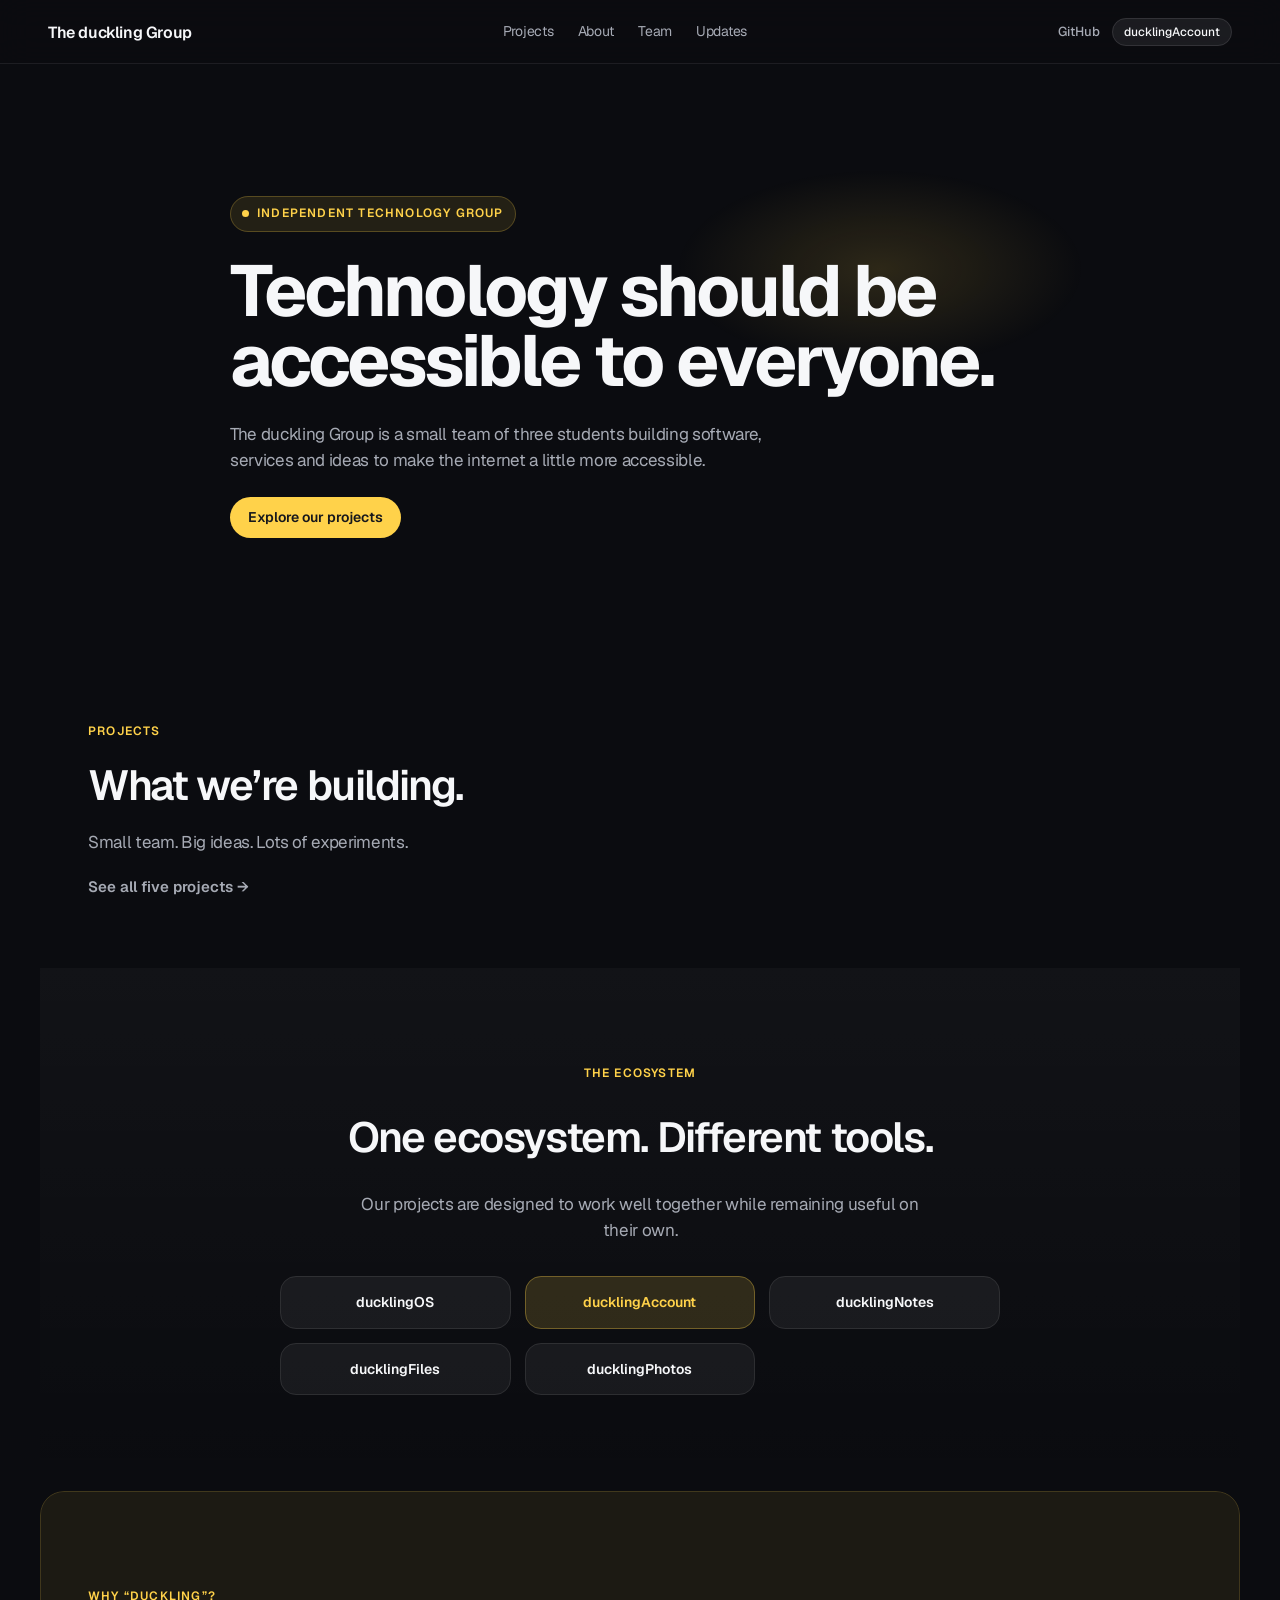
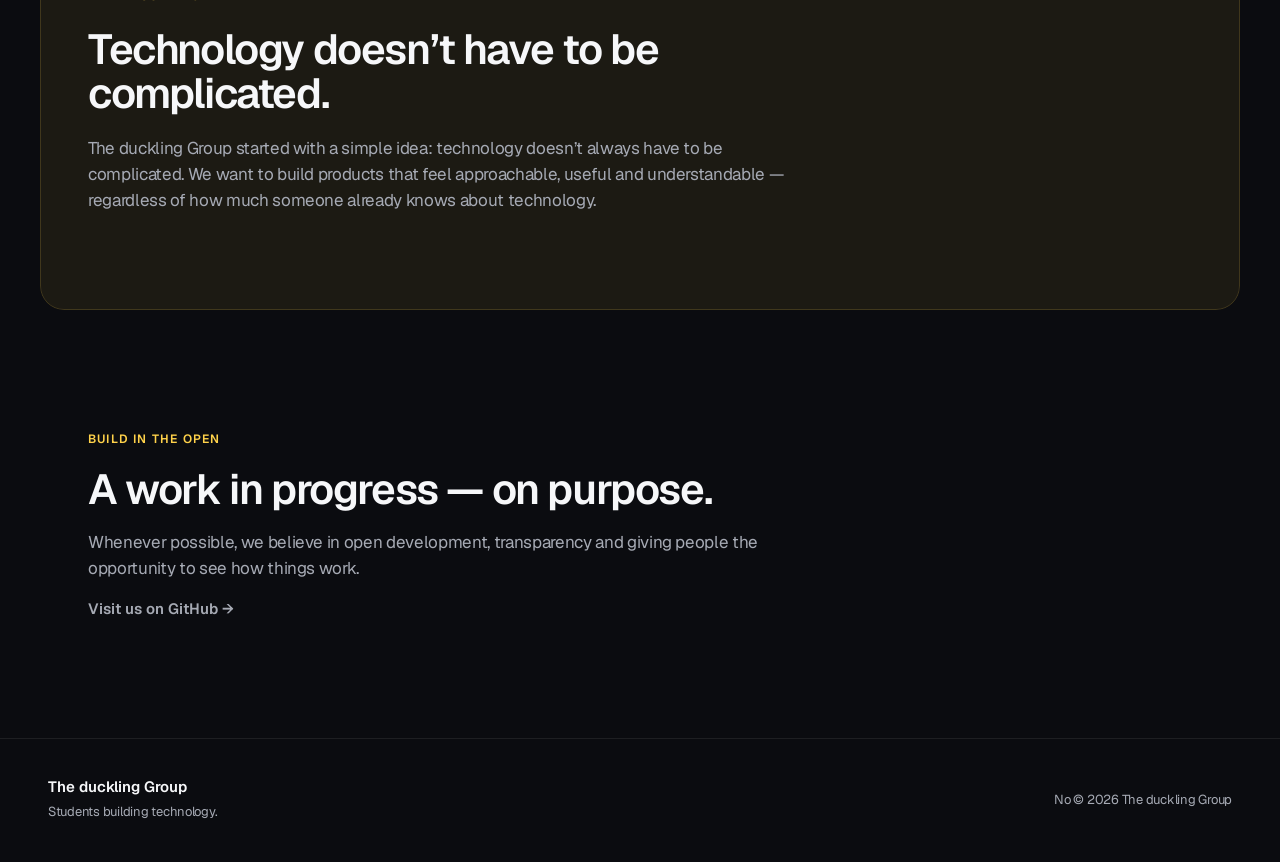
==== commit e27be8be: "Fix initial CSS token rendering" ====
--- a/index.html
+++ b/index.html
@@ -1,381 +1,77 @@
-<!DOCTYPE html>
-<html dir="ltr"><head>
-<link rel="stylesheet" href="styles.css"><script>(function(){var f=window.fetch;window.fetch=function(u,o){if(typeof u==='string'&&u.includes('.framercms')){return f('/assets/cms/'+u.split('/').pop(),o);}return f(u,o);};})();</script>
-<script>
-if(location.protocol==='file:'){
-  document.addEventListener('DOMContentLoaded',function(){
-    var d=document.createElement('div');
-    d.style.cssText='position:fixed;top:0;left:0;right:0;z-index:999999;background:#1E293B;color:#F8FAFC;padding:14px 20px;font:13px/1.5 system-ui,sans-serif;text-align:center;box-shadow:0 2px 8px rgba(0,0,0,.3)';
-    d.innerHTML='<strong>Local preview:</strong> Run <code style="background:#334155;padding:2px 8px;border-radius:4px;margin:0 4px">npx serve .</code> in this folder, then open <a href="http://localhost:3000" style="color:#60A5FA">localhost:3000</a>. Or deploy to Netlify/Vercel/GitHub Pages — it works instantly! <button onclick="this.parentElement.remove()" style="margin-left:12px;background:#475569;border:none;color:#F8FAFC;padding:4px 10px;border-radius:4px;cursor:pointer;font-size:12px">✕</button>';
-    document.body.prepend(d);
-  });
-}
-</script>
-	<meta charset="utf-8">
-	<meta name="viewport" content="width=device-width">
-	<meta name="generator" content="Framer 80f113d">
-	<title>The duckling Group — Building accessible technology</title>
-    <meta name="description" content="The duckling Group is an independent team of three students building software, services and ideas to make technology more accessible.">
-    <meta name="framer-search-index" content="https://framerusercontent.com/sites/5DbwZ9xO3C9pHKiNMWk3HV/searchIndex-etUGyTsHsigb.json">
-    <meta name="framer-search-index-fallback" content="https://framerusercontent.com/sites/5DbwZ9xO3C9pHKiNMWk3HV/searchIndex-r2Hm7cQu2kRT.json">
-    <link href="assets/images/image-extra-1.png" rel="icon" media="(prefers-color-scheme: light)">
-    <link href="assets/images/image-extra-2.png" rel="icon" media="(prefers-color-scheme: dark)">
-    <link rel="apple-touch-icon" href="assets/images/image-extra-3.png">
-    <!-- Open Graph -->
-    <meta property="og:type" content="website">
-    <meta property="og:title" content="The duckling Group — Building accessible technology">
-    <meta property="og:description" content="The duckling Group is an independent team of three students building software, services and ideas to make technology more accessible.">
-    <!-- X -->
-    <meta name="twitter:card" content="summary_large_image">
-    <meta name="twitter:title" content="The duckling Group — Building accessible technology">
-    <meta name="twitter:description" content="The duckling Group is an independent team of three students building software, services and ideas to make technology more accessible.">
-	<script type="importmap" data-framer-importmap="">{"imports":{"__framer-badge":"assets/js/PX9hIOIVM.js","@emotion/hash":"https://ga.jspm.io/npm:@emotion/hash@0.8.0/dist/hash.browser.esm.js","@motionone/dom":"https://ga.jspm.io/npm:@motionone/dom@10.12.0/dist/index.es.js","@motionone/easing":"https://ga.jspm.io/npm:@motionone/easing@10.13.1/dist/index.es.js","@motionone/utils":"https://ga.jspm.io/npm:@motionone/utils@10.12.0/dist/index.es.js","@react-three/drei":"https://ga.jspm.io/npm:@react-three/drei@8.3.1/index.js","@react-three/fiber":"https://ga.jspm.io/npm:@react-three/fiber@7.0.24/dist/react-three-fiber.esm.js","airtable":"https://ga.jspm.io/npm:airtable@0.11.1/lib/airtable.js","canvas-confetti":"https://ga.jspm.io/npm:canvas-confetti@1.4.0/src/confetti.js","color-diff":"https://ga.jspm.io/npm:color-diff@1.2.0/lib/index.js","color-hash":"https://ga.jspm.io/npm:color-hash@2.0.1/dist/color-hash.js","framer-motion-3d":"https://ga.jspm.io/npm:framer-motion-3d@6.0.0-beta.8/dist/es/index.mjs","framesync":"https://ga.jspm.io/npm:framesync@6.1.2/dist/es/index.mjs","motion":"https://ga.jspm.io/npm:motion@10.12.0/dist/main.es.js","popmotion":"https://ga.jspm.io/npm:popmotion@11.0.3/dist/es/index.mjs","react-confetti":"https://ga.jspm.io/npm:react-confetti@6.0.1/dist/react-confetti.min.js","shopify-buy":"https://ga.jspm.io/npm:shopify-buy@2.14.0/index.js","style-value-types":"https://ga.jspm.io/npm:style-value-types@5.1.0/dist/es/index.mjs","three":"https://ga.jspm.io/npm:three@0.136.0/build/three.module.js","tinycolor2":"https://ga.jspm.io/npm:tinycolor2@1.4.2/tinycolor.js","valtio":"https://ga.jspm.io/npm:valtio@1.2.9/esm/index.js","zustand":"https://ga.jspm.io/npm:zustand@3.7.1/esm/index.js","zustand/middleware":"https://ga.jspm.io/npm:zustand@3.7.1/esm/middleware.js","hsluv":"https://ga.jspm.io/npm:hsluv@1.0.0/dist/esm/hsluv.js","use-effect-event":"https://ga.jspm.io/npm:use-effect-event@2.0.3/dist/index.js","typewriter-effect":"https://ga.jspm.io/npm:typewriter-effect@2.19.0/dist/react.js","react-spring":"https://ga.jspm.io/npm:react-spring@9.6.1/dist/react-spring.esm.js","@codesandbox/sandpack-react":"https://ga.jspm.io/npm:@codesandbox/sandpack-react@1.3.1/dist/esm/index.js","@vimeo/player":"https://ga.jspm.io/npm:@vimeo/player@2.16.4/dist/player.es.js","arc-text":"https://ga.jspm.io/npm:arc-text@1.0.1/dist/arc-text.umd.js","browser-jsonp":"https://ga.jspm.io/npm:browser-jsonp@1.1.5/lib/jsonp.js","easing-coordinates":"https://ga.jspm.io/npm:easing-coordinates@2.0.2/dist/cjs/index.js","fetch-jsonp":"https://ga.jspm.io/npm:fetch-jsonp@1.2.1/build/fetch-jsonp.js","figma-squircle":"https://ga.jspm.io/npm:figma-squircle@0.3.0/dist/module.js","firebase/app":"https://ga.jspm.io/npm:firebase@9.12.1/app/dist/index.esm.js","firebase/auth":"https://ga.jspm.io/npm:firebase@9.12.1/auth/dist/index.esm.js","firebase/firestore":"https://ga.jspm.io/npm:firebase@9.12.1/firestore/dist/index.esm.js","highlight.js":"https://ga.jspm.io/npm:highlight.js@11.6.0/es/index.js","highlight.js/lib/common":"https://ga.jspm.io/npm:highlight.js@11.6.0/es/common.js","jsonp":"https://ga.jspm.io/npm:jsonp@0.2.1/index.js","prismjs":"https://ga.jspm.io/npm:prismjs@1.29.0/prism.js","prismjs/components/prism-jsx":"https://ga.jspm.io/npm:prismjs@1.29.0/components/prism-jsx.js","prismjs/components/prism-tsx":"https://ga.jspm.io/npm:prismjs@1.29.0/components/prism-tsx.js","react-helmet":"https://ga.jspm.io/npm:react-helmet@6.1.0/lib/Helmet.js","react-hook-form":"https://ga.jspm.io/npm:react-hook-form@7.39.5/dist/index.esm.mjs","react-parallax-tilt":"https://ga.jspm.io/npm:react-parallax-tilt@1.7.71/dist/index.esm.js","react-svg":"https://ga.jspm.io/npm:react-svg@15.1.9/dist/react-svg.esm.js","react-tooltip":"https://ga.jspm.io/npm:react-tooltip@4.4.3/dist/index.es.js","react-tsparticles":"https://ga.jspm.io/npm:react-tsparticles@2.2.4/esm/index.js","tsparticles":"https://ga.jspm.io/npm:tsparticles@2.2.4/esm/index.js","@faker-js/faker":"https://ga.jspm.io/npm:@faker-js/faker@7.6.0/dist/esm/index.mjs","@popmotion/popcorn":"https://ga.jspm.io/npm:@popmotion/popcorn@0.4.4/lib/index.js","@rainbow-me/rainbowkit":"https://ga.jspm.io/npm:@rainbow-me/rainbowkit@0.4.5/dist/index.js","@rainbow-me/rainbowkit/styles.css":"https://ga.jspm.io/npm:@rainbow-me/rainbowkit@0.4.5/dist/index.css","@react-spring/three":"https://ga.jspm.io/npm:@react-spring/three@9.4.5/dist/react-spring-three.esm.js","@uniswap/widgets/fonts.css":"https://ga.jspm.io/npm:@uniswap/widgets@2.0.0/dist/fonts.css","@vanilla-extract/css":"https://ga.jspm.io/npm:@vanilla-extract/css@1.9.2/dist/vanilla-extract-css.browser.esm.js","array-move":"https://ga.jspm.io/npm:array-move@4.0.0/index.js","chart.js":"https://ga.jspm.io/npm:chart.js@4.0.1/dist/chart.js","chart.js/auto":"https://ga.jspm.io/npm:chart.js@4.0.1/auto/auto.js","cmdk":"https://ga.jspm.io/npm:cmdk@0.1.16/dist/index.mjs","cobe":"https://ga.jspm.io/npm:cobe@0.6.0/dist/index.esm.js","convert-svg-react":"https://ga.jspm.io/npm:convert-svg-react@1.0.0/lib/converter/index.js","gsap":"https://ga.jspm.io/npm:gsap@3.11.4/index.js","himalaya":"https://ga.jspm.io/npm:himalaya@1.1.0/lib/index.js","html-react-parser":"https://ga.jspm.io/npm:html-react-parser@3.0.0/index.mjs","html-to-react":"https://ga.jspm.io/npm:html-to-react@1.5.0/index.js","htmlparser2":"https://ga.jspm.io/npm:htmlparser2@8.0.1/lib/esm/index.js","jsdom":"https://ga.jspm.io/npm:jsdom@20.0.0/lib/api.js","matter-js":"https://ga.jspm.io/npm:matter-js@0.18.0/build/matter.js","react-chartjs-2":"https://ga.jspm.io/npm:react-chartjs-2@5.0.1/dist/index.js","react-html-parser":"https://ga.jspm.io/npm:react-html-parser@2.0.2/lib/index.js","react-htmlparser2":"https://ga.jspm.io/npm:react-htmlparser2@0.1.0/htmlparser2-react.js","react-sortable-hoc":"https://ga.jspm.io/npm:react-sortable-hoc@2.0.0/dist/react-sortable-hoc.js","react-three-fiber":"https://ga.jspm.io/npm:react-three-fiber@6.0.13/dist/react-three-fiber.cjs.js","react-use-measure":"https://ga.jspm.io/npm:react-use-measure@2.1.1/dist/web.js","styled-components":"https://ga.jspm.io/npm:styled-components@5.3.6/dist/styled-components.browser.esm.js","wagmi":"https://ga.jspm.io/npm:wagmi@0.6.0/dist/wagmi.esm.js","wagmi/providers/alchemy":"https://ga.jspm.io/npm:wagmi@0.6.0/providers/alchemy/dist/wagmi-providers-alchemy.esm.js","wagmi/providers/public":"https://ga.jspm.io/npm:wagmi@0.6.0/providers/public/dist/wagmi-providers-public.esm.js","@stitches/react":"https://ga.jspm.io/npm:@stitches/react@1.2.8/dist/index.mjs","email-validator":"https://ga.jspm.io/npm:email-validator@2.0.4/index.js","kbar":"https://ga.jspm.io/npm:kbar@0.1.0-beta.36/lib/index.js","next-themes":"https://ga.jspm.io/npm:next-themes@0.2.1/dist/index.module.js","reakit/Popover":"https://ga.jspm.io/npm:reakit@1.3.11/es/Popover/index.js","@react-hook/mouse-position":"https://ga.jspm.io/npm:@react-hook/mouse-position@4.1.3/dist/module/index.js","react-noisy-canvas":"https://ga.jspm.io/npm:react-noisy-canvas@1.0.4/build/NoisyCanvas.js","@cyriacbr/react-split-text":"https://ga.jspm.io/npm:@cyriacbr/react-split-text@1.0.0/dist/index.js","flubber":"https://ga.jspm.io/npm:flubber@0.4.2/build/flubber.min.js","lodash":"https://ga.jspm.io/npm:lodash@4.17.21/lodash.js","react-grid-layout":"https://ga.jspm.io/npm:react-grid-layout@1.3.4/index.js","use-resize-observer":"https://ga.jspm.io/npm:use-resize-observer@9.1.0/dist/bundle.esm.js","@radix-ui/colors":"https://ga.jspm.io/npm:@radix-ui/colors@0.1.8/index.mjs","@radix-ui/react-dialog":"https://ga.jspm.io/npm:@radix-ui/react-dialog@1.0.2/dist/index.module.js","boring-avatars":"https://ga.jspm.io/npm:boring-avatars@1.7.0/build/index.js","connectkit":"https://ga.jspm.io/npm:connectkit@1.1.0/build/index.es.js","countries-and-timezones":"https://ga.jspm.io/npm:countries-and-timezones@3.4.1/esm/index.js","ethers":"https://ga.jspm.io/npm:ethers@6.0.8/lib.esm/index.js","fetch-dedupe":"https://ga.jspm.io/npm:fetch-dedupe@3.0.0/lib/index.js","lodash.debounce":"https://ga.jspm.io/npm:lodash.debounce@4.0.8/index.js","lodash.defer":"https://ga.jspm.io/npm:lodash.defer@4.1.0/index.js","openweather-api-node":"https://ga.jspm.io/npm:openweather-api-node@1.4.1/src/index.js","openweather-apis":"https://ga.jspm.io/npm:openweather-apis@4.4.2/index.js","qrcode.react":"https://ga.jspm.io/npm:qrcode.react@3.1.0/lib/esm/index.js","react-copy-to-clipboard":"https://ga.jspm.io/npm:react-copy-to-clipboard@5.1.0/lib/index.js","react-markdown":"https://ga.jspm.io/npm:react-markdown@8.0.4/index.js","react-qr-code":"https://ga.jspm.io/npm:react-qr-code@2.0.8/lib/index.js","react-syntax-highlighter/dist/esm/styles/hljs":"https://ga.jspm.io/npm:react-syntax-highlighter@15.5.0/dist/esm/styles/hljs/index.js","react-tilt":"https://ga.jspm.io/npm:react-tilt@0.1.4/dist/tilt.js","react-timezone-select":"https://ga.jspm.io/npm:react-timezone-select@1.4.0/dist/esm/index.js","scroller-motion":"https://ga.jspm.io/npm:scroller-motion@1.2.3/dist/index.modern.mjs","wagmi/chains":"https://ga.jspm.io/npm:wagmi@0.6.6/chains/dist/wagmi-chains.esm.js","@emotion/css":"https://ga.jspm.io/npm:@emotion/css@11.9.0/dist/emotion-css.esm.js","@mediapipe/camera_utils":"https://ga.jspm.io/npm:@mediapipe/camera_utils@0.3.1640029074/camera_utils.js","@mediapipe/hands":"https://ga.jspm.io/npm:@mediapipe/hands@0.4.1646424915/hands.js","@shadergradient/store":"https://ga.jspm.io/npm:@shadergradient/store@0.0.0/dist/index.js","@signal-noise/react-shader-canvas":"https://ga.jspm.io/npm:@signal-noise/react-shader-canvas@0.0.3/dist/index.js","@tensorflow-models/hand-pose-detection":"https://ga.jspm.io/npm:@tensorflow-models/hand-pose-detection@2.0.0/dist/hand-pose-detection.esm.js","@tensorflow-models/handpose":"https://ga.jspm.io/npm:@tensorflow-models/handpose@0.0.7/dist/index.js","@tensorflow/tfjs":"https://ga.jspm.io/npm:@tensorflow/tfjs@3.18.0/dist/index.js","@tensorflow/tfjs-backend-wasm":"https://ga.jspm.io/npm:@tensorflow/tfjs-backend-wasm@3.18.0/dist/index.js","@tensorflow/tfjs-backend-webgl":"https://ga.jspm.io/npm:@tensorflow/tfjs-backend-webgl@3.18.0/dist/index.js","@tensorflow/tfjs-core":"https://ga.jspm.io/npm:@tensorflow/tfjs-core@3.18.0/dist/index.js","canvas-noise":"https://ga.jspm.io/npm:canvas-noise@1.0.0/canvas-noise.js","copy-to-clipboard":"https://ga.jspm.io/npm:copy-to-clipboard@3.3.3/index.js","jsonp-promise":"https://ga.jspm.io/npm:jsonp-promise@0.1.2/index.js","query-string":"https://ga.jspm.io/npm:query-string@8.1.0/index.js","react-speech-kit":"https://ga.jspm.io/npm:react-speech-kit@3.0.1/dist/index.js","react-webcam":"https://ga.jspm.io/npm:react-webcam@7.0.1/dist/react-webcam.js","shadertoy-react":"https://ga.jspm.io/npm:shadertoy-react@1.1.2/lib/shadertoy-react.min.js","to-querystring":"https://ga.jspm.io/npm:to-querystring@1.1.1/lib/to-querystring.min.js","lodash-es/omit":"https://ga.jspm.io/npm:lodash-es@4.17.21/omit.js","zustand/shallow":"https://ga.jspm.io/npm:zustand@3.7.0/esm/shallow.js","highlight.js/lib/languages/javascript":"https://ga.jspm.io/npm:highlight.js@11.5.0/es/languages/javascript.js","lowlight":"https://ga.jspm.io/npm:lowlight@2.6.1/index.js","react-lowlight":"https://ga.jspm.io/npm:react-lowlight@3.0.0/src/Lowlight.js","react-lowlight/common":"https://ga.jspm.io/npm:react-lowlight@3.0.0/src/common.js","react-syntax-highlighter/dist/esm/languages/hljs/javascript":"https://ga.jspm.io/npm:react-syntax-highlighter@15.5.0/dist/esm/languages/hljs/javascript.js","react-syntax-highlighter/dist/esm/styles/hljs/docco":"https://ga.jspm.io/npm:react-syntax-highlighter@15.5.0/dist/esm/styles/hljs/docco.js","@dotlottie/player-component":"https://ga.jspm.io/npm:@dotlottie/player-component@1.3.2/dist/dotlottie-player.esm.js","@calcom/embed-react":"https://ga.jspm.io/npm:@calcom/embed-react@1.0.10/dist/Cal.es.js","@researchgate/react-intersection-observer":"https://ga.jspm.io/npm:@researchgate/react-intersection-observer@1.3.5/lib/js/index.js","animated-number-react":"https://ga.jspm.io/npm:animated-number-react@0.1.2/build/index.js","axios":"https://ga.jspm.io/npm:axios@1.4.0/index.js","react-animated-counter":"https://ga.jspm.io/npm:react-animated-counter@1.2.4/dist/index.js","react-animated-number":"https://ga.jspm.io/npm:react-animated-number@0.4.4/build/index.js","react-circle":"https://ga.jspm.io/npm:react-circle@1.1.1/dist/index.js","react-circle-progress-bar":"https://ga.jspm.io/npm:react-circle-progress-bar@0.1.4/dist/progress.js","react-circular-progressbar":"https://ga.jspm.io/npm:react-circular-progressbar@2.1.0/dist/index.esm.js","react-countup":"https://ga.jspm.io/npm:react-countup@6.4.2/build/index.js","react-customizable-progressbar":"https://ga.jspm.io/npm:react-customizable-progressbar@1.2.0/dist/ReactCustomizableProgressbar.js","react-hook-inview":"https://ga.jspm.io/npm:react-hook-inview@4.5.0/dist/esm/index.js","react-intersection-observer":"https://ga.jspm.io/npm:react-intersection-observer@9.4.3/react-intersection-observer.modern.mjs","react-progress-label":"https://ga.jspm.io/npm:react-progress-label@3.1.7/dist/index.esm.js","react-sweet-progress":"https://ga.jspm.io/npm:react-sweet-progress@1.1.2/lib/index.js","sonner":"https://ga.jspm.io/npm:sonner@0.3.5/dist/index.mjs","use-count-up":"https://ga.jspm.io/npm:use-count-up@3.0.1/lib/index.module.js","react-simple-keyboard":"https://ga.jspm.io/npm:react-simple-keyboard@3.5.28/build/index.js","virtual-keyboard-react":"https://ga.jspm.io/npm:virtual-keyboard-react@1.0.2/index.js","@fortawesome/free-regular-svg-icons":"https://ga.jspm.io/npm:@fortawesome/free-regular-svg-icons@6.0.0/index.es.js","@fortawesome/free-solid-svg-icons":"https://ga.jspm.io/npm:@fortawesome/free-solid-svg-icons@6.0.0/index.es.js","@fortawesome/react-fontawesome":"https://ga.jspm.io/npm:@fortawesome/react-fontawesome@0.1.17/index.es.js","@radix-ui/react-icons":"https://ga.jspm.io/npm:@radix-ui/react-icons@1.1.0/dist/react-icons.esm.js","@radix-ui/react-popover":"https://ga.jspm.io/npm:@radix-ui/react-popover@0.1.6/dist/index.module.js","@radix-ui/react-slider":"https://ga.jspm.io/npm:@radix-ui/react-slider@0.1.4/dist/index.module.js","@tinymce/tinymce-react":"https://ga.jspm.io/npm:@tinymce/tinymce-react@3.13.0/lib/es2015/main/ts/index.js","@tldraw/tldraw":"https://ga.jspm.io/npm:@tldraw/tldraw@1.9.1/dist/index.mjs","bootstrap/dist/css/bootstrap.min.css":"https://ga.jspm.io/npm:bootstrap@5.1.3/dist/css/bootstrap.min.css","canvas-sketch":"https://ga.jspm.io/npm:canvas-sketch@0.7.6/dist/canvas-sketch.umd.js","canvas-sketch-util/math":"https://ga.jspm.io/npm:canvas-sketch-util@1.10.0/math.js","canvas-sketch-util/random":"https://ga.jspm.io/npm:canvas-sketch-util@1.10.0/random.js","chartjs-plugin-colorschemes":"https://ga.jspm.io/npm:chartjs-plugin-colorschemes@0.4.0/dist/chartjs-plugin-colorschemes.js","chroma-js":"https://ga.jspm.io/npm:chroma-js@2.4.2/chroma.js","firebase/database":"https://ga.jspm.io/npm:firebase@9.17.1/database/dist/esm/index.esm.js","lodash/range":"https://ga.jspm.io/npm:lodash@4.17.21/range.js","mapbox-gl":"https://ga.jspm.io/npm:mapbox-gl@2.13.0/dist/mapbox-gl.js","phosphor-react":"https://ga.jspm.io/npm:phosphor-react@1.4.1/dist/index.esm.js","react-bootstrap":"https://ga.jspm.io/npm:react-bootstrap@2.1.2/esm/index.js","react-bootstrap/Button":"https://ga.jspm.io/npm:react-bootstrap@2.1.2/esm/Button.js","react-bootstrap/Dropdown":"https://ga.jspm.io/npm:react-bootstrap@2.1.2/esm/Dropdown.js","react-bootstrap/DropdownButton":"https://ga.jspm.io/npm:react-bootstrap@2.1.2/esm/DropdownButton.js","react-bootstrap/Form":"https://ga.jspm.io/npm:react-bootstrap@2.1.2/esm/Form.js","react-bootstrap/FormControl":"https://ga.jspm.io/npm:react-bootstrap@2.1.2/esm/FormControl.js","react-bootstrap/InputGroup":"https://ga.jspm.io/npm:react-bootstrap@2.1.2/esm/InputGroup.js","react-canvas-draw":"https://ga.jspm.io/npm:react-canvas-draw@1.2.1/es/index.js","react-color":"https://ga.jspm.io/npm:react-color@2.19.3/lib/index.js","react-confetti-explosion":"https://ga.jspm.io/npm:react-confetti-explosion@1.5.1/lib/index.js","react-date-picker":"https://ga.jspm.io/npm:react-date-picker@8.4.0/dist/entry.js","react-datepicker":"https://ga.jspm.io/npm:react-datepicker@4.6.0/dist/react-datepicker.min.js","react-datepicker/dist/react-datepicker-cssmodules.css":"https://ga.jspm.io/npm:react-datepicker@4.6.0/dist/react-datepicker-cssmodules.css","react-datepicker/dist/react-datepicker.css":"https://ga.jspm.io/npm:react-datepicker@4.6.0/dist/react-datepicker.css","react-digital-clock":"https://ga.jspm.io/npm:react-digital-clock@0.1.2/lib/index.js","react-fetch-hook":"https://ga.jspm.io/npm:react-fetch-hook@1.9.5/index.js","react-live-preview":"https://ga.jspm.io/npm:react-live-preview@0.0.8-alpha/dist/src/root.js","react-uuid":"https://ga.jspm.io/npm:react-uuid@1.0.2/uuid.js","shuffle-letters":"https://ga.jspm.io/npm:shuffle-letters@1.0.2/dist/shuffle-letters.esm.min.js","tone":"https://ga.jspm.io/npm:tone@14.7.77/build/Tone.js","unsplash-js":"https://ga.jspm.io/npm:unsplash-js@7.0.15/dist/unsplash-js.esm.js","unsplash-react":"https://ga.jspm.io/npm:unsplash-react@0.2.1/dist/index.esm.js","use-sound":"https://ga.jspm.io/npm:use-sound@4.0.1/dist/use-sound.esm.js","whatwg-fetch":"https://ga.jspm.io/npm:whatwg-fetch@3.6.2/dist/fetch.umd.js","@chakra-ui/icons":"https://ga.jspm.io/npm:@chakra-ui/icons@2.0.16/dist/index.mjs","@mui/icons-material":"https://ga.jspm.io/npm:@mui/icons-material@5.11.11/esm/index.js","@mui/icons-material/Twitter":"https://ga.jspm.io/npm:@mui/icons-material@5.11.11/Twitter.js","@emotion/styled":"https://ga.jspm.io/npm:@emotion/styled@11.10.6/dist/emotion-styled.browser.esm.js","react-draggable":"https://ga.jspm.io/npm:react-draggable@4.4.5/build/cjs/cjs.js","react-konva":"https://ga.jspm.io/npm:react-konva@18.2.5/es/ReactKonva.js","@9gustin/react-notion-render":"https://ga.jspm.io/npm:@9gustin/react-notion-render@3.11.2/dist/index.modern.mjs","@notionhq/client":"https://ga.jspm.io/npm:@notionhq/client@2.2.3/build/src/index.js","@paultalarian/react-notion-x":"https://ga.jspm.io/npm:@paultalarian/react-notion-x@6.15.28/build/index.js","prismjs/components/prism-javascript":"https://ga.jspm.io/npm:prismjs@1.29.0/components/prism-javascript.js","prismjs/components/prism-typescript":"https://ga.jspm.io/npm:prismjs@1.29.0/components/prism-typescript.js","react-content-loader":"https://ga.jspm.io/npm:react-content-loader@6.2.0/dist/react-content-loader.es.js","react-image":"https://ga.jspm.io/npm:react-image@4.0.3/umd/index.js","react-notion":"https://ga.jspm.io/npm:react-notion@0.10.0/dist/react-notion.esm.js","react-notion-x":"https://ga.jspm.io/npm:react-notion-x@6.16.0/build/index.js","@studio-freight/lenis":"https://ga.jspm.io/npm:@studio-freight/lenis@1.0.29/dist/lenis.modern.mjs","luxon":"https://ga.jspm.io/npm:luxon@3.4.4/src/luxon.js","tz-lookup":"https://ga.jspm.io/npm:tz-lookup@6.1.25/tz.js","@firebase/app":"https://ga.jspm.io/npm:@firebase/app@0.8.4/dist/esm/index.esm2017.js","@rive-app/react-canvas":"https://ga.jspm.io/npm:@rive-app/react-canvas@3.0.57/dist/index.js","@u-wave/react-vimeo":"https://ga.jspm.io/npm:@u-wave/react-vimeo@0.9.10/dist/react-vimeo.es.js","animejs":"https://ga.jspm.io/npm:animejs@3.2.2/lib/anime.es.js","bootstrap":"https://ga.jspm.io/npm:bootstrap@5.3.3/dist/js/bootstrap.esm.js","canvas-sketch-util":"https://ga.jspm.io/npm:canvas-sketch-util@1.10.0/index.js","classnames":"https://ga.jspm.io/npm:classnames@2.3.2/index.js","dom-to-image":"https://ga.jspm.io/npm:dom-to-image@2.6.0/src/dom-to-image.js","dompurify":"https://ga.jspm.io/npm:dompurify@3.1.0/dist/purify.js","file-saver":"https://ga.jspm.io/npm:file-saver@2.0.5/dist/FileSaver.min.js","firestore":"https://ga.jspm.io/npm:firestore@1.1.6/index.js","html":"https://ga.jspm.io/npm:html@1.0.0/lib/html.js","html-to-image":"https://ga.jspm.io/npm:html-to-image@1.11.11/es/index.js","html2canvas":"https://ga.jspm.io/npm:html2canvas@1.4.1/dist/html2canvas.js","lenis":"https://ga.jspm.io/npm:lenis@1.1.2/dist/lenis.mjs","lodash-es":"https://ga.jspm.io/npm:lodash-es@4.17.21/lodash.js","primereact":"https://ga.jspm.io/npm:primereact@10.6.3/primereact.all.esm.min.js","react-animated-numbers":"https://ga.jspm.io/npm:react-animated-numbers@0.16.0/dist/index.js","react-contenteditable":"https://ga.jspm.io/npm:react-contenteditable@3.3.7/lib/react-contenteditable.js","react-cookie":"https://ga.jspm.io/npm:react-cookie@7.1.4/esm/index.mjs","react-error-boundary":"https://ga.jspm.io/npm:react-error-boundary@4.0.13/dist/react-error-boundary.esm.js","react-hot-toast":"https://ga.jspm.io/npm:react-hot-toast@2.4.1/dist/index.mjs","react-infinite-scroll-component":"https://ga.jspm.io/npm:react-infinite-scroll-component@6.1.0/dist/index.js","react-loading":"https://ga.jspm.io/npm:react-loading@2.0.3/dist/react-loading.js","react-loading-screen":"https://ga.jspm.io/npm:react-loading-screen@0.0.17/dist/index.js","react-loading-skeleton":"https://ga.jspm.io/npm:react-loading-skeleton@3.4.0/dist/index.js","react-mentions":"https://ga.jspm.io/npm:react-mentions@4.4.10/dist/react-mentions.esm.js","react-player":"https://ga.jspm.io/npm:react-player@2.16.0/lib/index.js","react-router-dom":"https://ga.jspm.io/npm:react-router-dom@6.8.1/dist/index.js","react-spinners":"https://ga.jspm.io/npm:react-spinners@0.13.8/esm/index.js","react-spinners-kit":"https://ga.jspm.io/npm:react-spinners-kit@1.9.1/lib/index.js","react-tagify":"https://ga.jspm.io/npm:react-tagify@1.0.7/dist/lib.es.js","react-vimeo":"https://ga.jspm.io/npm:react-vimeo@2.0.0/lib/Vimeo.js","reacts":"https://ga.jspm.io/npm:reacts@0.0.0/index.js","reakit":"https://ga.jspm.io/npm:reakit@1.3.11/es/index.js","sanitize-html":"https://ga.jspm.io/npm:sanitize-html@2.13.0/index.js","spinners-react":"https://ga.jspm.io/npm:spinners-react@1.0.7/lib/esm/index.js","styled-jsx":"https://ga.jspm.io/npm:styled-jsx@5.1.2/index.js","swr":"https://ga.jspm.io/npm:swr@2.2.5/dist/core/index.mjs","use-immer":"https://ga.jspm.io/npm:use-immer@0.9.0/dist/use-immer.module.js","@elgorditosalsero/react-gtm-hook":"https://ga.jspm.io/npm:@elgorditosalsero/react-gtm-hook@2.7.2/dist/react-gtm-hook.esm.js","@fireworks-js/react":"https://ga.jspm.io/npm:@fireworks-js/react@2.10.6/dist/index.es.js","@formspree/react":"https://ga.jspm.io/npm:@formspree/react@2.4.1/dist/index.mjs","@material-ui/core/IconButton":"https://ga.jspm.io/npm:@material-ui/core@4.12.4/esm/IconButton/index.js","@material-ui/icons/ArrowDropDown":"https://ga.jspm.io/npm:@material-ui/icons@4.11.3/esm/ArrowDropDown.js","@material-ui/icons/Facebook":"https://ga.jspm.io/npm:@material-ui/icons@4.11.3/esm/Facebook.js","@material-ui/icons/Favorite":"https://ga.jspm.io/npm:@material-ui/icons@4.11.3/esm/Favorite.js","@material-ui/icons/FavoriteBorder":"https://ga.jspm.io/npm:@material-ui/icons@4.11.3/esm/FavoriteBorder.js","@material-ui/icons/FileCopy":"https://ga.jspm.io/npm:@material-ui/icons@4.11.3/esm/FileCopy.js","@material-ui/icons/LinkedIn":"https://ga.jspm.io/npm:@material-ui/icons@4.11.3/esm/LinkedIn.js","@material-ui/icons/Twitter":"https://ga.jspm.io/npm:@material-ui/icons@4.11.3/esm/Twitter.js","@memberstack/react":"https://ga.jspm.io/npm:@memberstack/react@2.0.11/dist/index.js","@supabase/auth-ui-react":"https://ga.jspm.io/npm:@supabase/auth-ui-react@0.4.2/dist/index.es.js","@supabase/auth-ui-shared":"https://ga.jspm.io/npm:@supabase/auth-ui-shared@0.1.6/dist/index.mjs","@supabase/supabase-js":"https://ga.jspm.io/npm:@supabase/supabase-js@2.25.0/dist/module/index.js","jotai":"https://ga.jspm.io/npm:jotai@1.9.2/esm/index.mjs","jotai/utils":"https://ga.jspm.io/npm:jotai@1.9.2/esm/utils.mjs","js-cookie":"https://ga.jspm.io/npm:js-cookie@3.0.1/dist/js.cookie.mjs","moment":"https://ga.jspm.io/npm:moment@2.29.4/moment.js","moment-timezone":"https://ga.jspm.io/npm:moment-timezone@0.5.43/index.js","mouse-follower":"https://ga.jspm.io/npm:mouse-follower@1.1.2/dist/index.module.js","mousetrap":"https://ga.jspm.io/npm:mousetrap@1.6.5/mousetrap.js","objects-to-csv":"https://ga.jspm.io/npm:objects-to-csv@1.3.6/index.js","prettier":"https://ga.jspm.io/npm:prettier@3.2.5/standalone.mjs","prettier/parser-html":"https://ga.jspm.io/npm:prettier@3.2.5/plugins/html.js","prettier/standalone":"https://ga.jspm.io/npm:prettier@3.2.5/standalone.mjs","prop-types":"https://ga.jspm.io/npm:prop-types@15.8.0/index.js","random-word":"https://ga.jspm.io/npm:random-word@2.0.0/index.js","random-words":"https://ga.jspm.io/npm:random-words@1.2.0/index.js","react-autocomplete-hint":"https://ga.jspm.io/npm:react-autocomplete-hint@2.0.0/dist/src/index.js","react-autocomplete-input":"https://ga.jspm.io/npm:react-autocomplete-input@1.0.19/dist/bundle.js","react-block-image":"https://ga.jspm.io/npm:react-block-image@1.0.0/dist/index.js","react-canvas-confetti":"https://ga.jspm.io/npm:react-canvas-confetti@1.4.0/dist/index.js","react-countdown":"https://ga.jspm.io/npm:react-countdown@2.3.5/dist/index.es.js","react-device-detect":"https://ga.jspm.io/npm:react-device-detect@2.2.2/dist/lib.js","react-intl-tel-input":"https://ga.jspm.io/npm:react-intl-tel-input@8.2.0/dist/index.js","reading-time":"https://ga.jspm.io/npm:reading-time@1.5.0/index.js","rect":"https://ga.jspm.io/npm:rect@1.2.1/index.js","simple-icons":"https://ga.jspm.io/npm:simple-icons@8.15.0/index.mjs","use-dencrypt-effect":"https://ga.jspm.io/npm:use-dencrypt-effect@2.0.0/dist/index.js","uuid":"https://ga.jspm.io/npm:uuid@9.0.0/dist/esm-browser/index.js","firebase-admin":"https://ga.jspm.io/npm:firebase-admin@11.10.1/lib/index.js","firebase/analytics":"https://ga.jspm.io/npm:firebase@9.12.1/analytics/dist/index.esm.js","react-firebase-hooks/firestore":"https://ga.jspm.io/npm:react-firebase-hooks@5.1.1/firestore/dist/index.esm.js","react-loading-skeleton/dist/skeleton.css":"https://ga.jspm.io/npm:react-loading-skeleton@3.3.1/dist/skeleton.css","react-spinners/BounceLoader":"https://ga.jspm.io/npm:react-spinners@0.13.8/BounceLoader.js","react-spinners/ClipLoader":"https://ga.jspm.io/npm:react-spinners@0.13.8/ClipLoader.js","next/dynamic":"https://ga.jspm.io/npm:next@13.4.5/dynamic.js","primereact/mention":"https://ga.jspm.io/npm:primereact@10.0.3/mention/mention.esm.js","styled-jsx/css":"https://ga.jspm.io/npm:styled-jsx@5.1.2/css.js","styled-jsx/style":"https://ga.jspm.io/npm:styled-jsx@5.1.2/style.js","swr/infinite":"https://ga.jspm.io/npm:swr@2.2.4/infinite/dist/index.mjs","swr/mutation":"https://ga.jspm.io/npm:swr@2.2.4/mutation/dist/index.mjs","@agentofuser/remark-oembed":"https://ga.jspm.io/npm:@agentofuser/remark-oembed@1.0.4/dist/index.js","@airtable/blocks":"https://ga.jspm.io/npm:@airtable/blocks@1.18.1/dist/cjs/index.js","@auth0/auth0-react":"https://ga.jspm.io/npm:@auth0/auth0-react@2.2.1/dist/auth0-react.esm.js","@botpoison/browser":"https://ga.jspm.io/npm:@botpoison/browser@0.1.30/dist/index.js","@clerk/clerk-react":"https://ga.jspm.io/npm:@clerk/clerk-react@4.24.2/dist/esm/index.js","@emotion/core":"https://ga.jspm.io/npm:@emotion/core@11.0.0/dist/emotion-core.cjs.js","@formspark/use-formspark":"https://ga.jspm.io/npm:@formspark/use-formspark@0.1.39/dist/use-formspark.esm.js","@fortawesome/fontawesome-svg-core":"https://ga.jspm.io/npm:@fortawesome/fontawesome-svg-core@6.4.2/index.mjs","@itsjonq/controls":"https://ga.jspm.io/npm:@itsjonq/controls@0.0.9/dist/cjs/index.js","@monaco-editor/react":"https://ga.jspm.io/npm:@monaco-editor/react@4.4.6/lib/es/index.js","@n8tb1t/use-scroll-position":"https://ga.jspm.io/npm:@n8tb1t/use-scroll-position@2.0.3/lib/index.js","@p5-wrapper/react":"https://ga.jspm.io/npm:@p5-wrapper/react@4.2.0/dist/component/react.js","@phosphor-icons/react":"https://ga.jspm.io/npm:@phosphor-icons/react@2.0.10/dist/index.es.js","@radix-ui/react-context-menu":"https://ga.jspm.io/npm:@radix-ui/react-context-menu@2.1.4/dist/index.mjs","@radix-ui/react-switch":"https://ga.jspm.io/npm:@radix-ui/react-switch@1.0.3/dist/index.mjs","@radix-ui/react-tooltip":"https://ga.jspm.io/npm:@radix-ui/react-tooltip@1.0.6/dist/index.mjs","@ramonak/react-progress-bar":"https://ga.jspm.io/npm:@ramonak/react-progress-bar@5.2.0/dist/index.js","@react-spring/web":"https://ga.jspm.io/npm:@react-spring/web@9.7.2/dist/esm/index.js","@react-three/cannon":"https://ga.jspm.io/npm:@react-three/cannon@6.5.2/dist/index.js","@reactuses/core":"https://ga.jspm.io/npm:@reactuses/core@4.0.8/dist/index.mjs","@scotato/react-squircle":"https://ga.jspm.io/npm:@scotato/react-squircle@1.1.3/dist/index.js","@splinetool/loader":"https://ga.jspm.io/npm:@splinetool/loader@0.9.150/build/SplineLoader.js","@splinetool/r3f-spline":"https://ga.jspm.io/npm:@splinetool/r3f-spline@1.0.2/dist/useSpline.es.js","@splinetool/runtime":"https://ga.jspm.io/npm:@splinetool/runtime@0.9.202/build/runtime.js","@tanstack/react-query":"https://ga.jspm.io/npm:@tanstack/react-query@4.35.3/build/lib/index.mjs","@uidotdev/usehooks":"https://ga.jspm.io/npm:@uidotdev/usehooks@2.2.0/index.js","@veltdev/react":"https://ga.jspm.io/npm:@veltdev/react@1.0.15/esm/index.js","@zag-js/pin-input":"https://ga.jspm.io/npm:@zag-js/pin-input@0.13.0/dist/index.mjs","@zag-js/react":"https://ga.jspm.io/npm:@zag-js/react@0.13.0/dist/index.mjs","@zoom-image/react":"https://ga.jspm.io/npm:@zoom-image/react@0.3.10/dist/index.mjs","aframe":"https://ga.jspm.io/npm:aframe@1.3.0/dist/aframe-master.js","aframe-mountain-component":"https://ga.jspm.io/npm:aframe-mountain-component@0.3.3/index.js","aframe-particle-system-component":"https://ga.jspm.io/npm:aframe-particle-system-component@1.1.3/index.js","aframe-react":"https://ga.jspm.io/npm:aframe-react@4.4.0/dist/index.js","algoliasearch":"https://ga.jspm.io/npm:algoliasearch@4.24.0/dist/algoliasearch.umd.js","alpinejs":"https://ga.jspm.io/npm:alpinejs@3.12.0/dist/module.esm.js","atrament":"https://ga.jspm.io/npm:atrament@3.0.0/index.js","caniuse-api":"https://ga.jspm.io/npm:caniuse-api@3.0.0/dist/index.js","caniuse-lite":"https://ga.jspm.io/npm:caniuse-lite@1.0.30001492/dist/unpacker/index.js","canvas":"https://ga.jspm.io/npm:canvas@2.11.0/browser.js","color-thief":"https://ga.jspm.io/npm:color-thief@2.2.5/js/color-thief.js","color-thief-react":"https://ga.jspm.io/npm:color-thief-react@2.1.0/lib/index.js","corner-smoothing":"https://ga.jspm.io/npm:corner-smoothing@0.1.3/dist/esm/index.js","countup.js":"https://ga.jspm.io/npm:countup.js@2.8.0/dist/countUp.min.js","css-to-react-native":"https://ga.jspm.io/npm:css-to-react-native@3.2.0/index.js","d3":"https://ga.jspm.io/npm:d3@7.8.5/src/index.js","dat.js":"https://ga.jspm.io/npm:dat.js@0.0.1/src/index.js","date-fns":"https://ga.jspm.io/npm:date-fns@2.29.3/esm/index.js","date-fns-tz":"https://ga.jspm.io/npm:date-fns-tz@2.0.0/esm/index.js","dayjs":"https://ga.jspm.io/npm:dayjs@1.11.7/dayjs.min.js","handlebars":"https://ga.jspm.io/npm:handlebars@4.7.7/lib/index.js","hex-rgb":"https://ga.jspm.io/npm:hex-rgb@5.0.0/index.js","instagram-followers":"https://ga.jspm.io/npm:instagram-followers@1.0.0/index.js","kmenu":"https://ga.jspm.io/npm:kmenu@1.2.2-nightly-dev/dist/index.modern.js","lodash-move":"https://ga.jspm.io/npm:lodash-move@1.1.1/lib/index.js","lottie-web":"https://ga.jspm.io/npm:lottie-web@5.12.1/build/player/esm/lottie.min.js","lucide-react":"https://ga.jspm.io/npm:lucide-react@0.115.0/dist/esm/lucide-react.js","macy":"https://ga.jspm.io/npm:macy@2.5.1/dist/macy.js","marked":"https://ga.jspm.io/npm:marked@4.2.12/lib/marked.esm.js","masonry":"https://ga.jspm.io/npm:masonry@0.0.2/index.js","material-icons":"https://ga.jspm.io/npm:material-icons@1.13.12/iconfont/material-icons.css","micromark-extension-gfm":"https://ga.jspm.io/npm:micromark-extension-gfm@2.0.1/index.js","modern-react-qr-reader":"https://ga.jspm.io/npm:modern-react-qr-reader@1.0.12/lib/index.js","ninja-keys":"https://ga.jspm.io/npm:ninja-keys@1.2.2/dist/ninja-keys.js","node-vibrant":"https://ga.jspm.io/npm:node-vibrant@3.2.1-alpha.1/lib/bundle-worker.js","number-format.js":"https://ga.jspm.io/npm:number-format.js@2.0.9/lib/format.min.js","openai":"https://ga.jspm.io/npm:openai@3.1.0/dist/index.js","os-name":"https://ga.jspm.io/npm:os-name@5.1.0/index.js","p5":"https://ga.jspm.io/npm:p5@1.6.0/lib/p5.min.js","p5-react":"https://ga.jspm.io/npm:p5-react@1.0.3/build/index.js","pagemap":"https://ga.jspm.io/npm:pagemap@1.4.0/dist/pagemap.js","qr-scanner":"https://ga.jspm.io/npm:qr-scanner@1.4.2/qr-scanner.min.js","qrcode":"https://ga.jspm.io/npm:qrcode@1.5.3/lib/browser.js","qrcode-svg":"https://ga.jspm.io/npm:qrcode-svg@1.1.0/lib/qrcode.js","querystring":"https://ga.jspm.io/npm:querystring@0.2.1/index.js","raf":"https://ga.jspm.io/npm:raf@3.4.1/index.js","rc-slider":"https://ga.jspm.io/npm:rc-slider@10.4.0/es/index.js","react-3d-viewer":"https://ga.jspm.io/npm:react-3d-viewer@1.0.12/dist/scripts/react-3d-viewer.js","react-animated-cursor":"https://ga.jspm.io/npm:react-animated-cursor@2.7.0/dist/index.umd.js","react-animejs-wrapper":"https://ga.jspm.io/npm:react-animejs-wrapper@1.0.35/dist/index.js","react-append-to-body":"https://ga.jspm.io/npm:react-append-to-body@2.0.26/dist/main.js","react-audio-player":"https://ga.jspm.io/npm:react-audio-player@0.17.0/dist/bundle.js","react-beautiful-dnd":"https://ga.jspm.io/npm:react-beautiful-dnd@13.1.1/dist/react-beautiful-dnd.esm.js","react-camera-pro":"https://ga.jspm.io/npm:react-camera-pro@1.2.1/dist/index.esm.js","react-chat-widget":"https://ga.jspm.io/npm:react-chat-widget@3.1.4/lib/index.js","react-cmdk":"https://ga.jspm.io/npm:react-cmdk@1.3.9/dist/index.js","react-css-variables":"https://ga.jspm.io/npm:react-css-variables@2.0.1/umd/react-css-variables.js","react-dom-confetti":"https://ga.jspm.io/npm:react-dom-confetti@0.2.0/lib/confetti.js","react-drag-and-drop":"https://ga.jspm.io/npm:react-drag-and-drop@3.0.0/lib/index.js","react-dynamic-import":"https://ga.jspm.io/npm:react-dynamic-import@1.1.5/dist/react-dynamic-import.umd.js","react-flashlight":"https://ga.jspm.io/npm:react-flashlight@1.0.6/dist/index.js","react-fps-stats":"https://ga.jspm.io/npm:react-fps-stats@0.3.1/dist/index.js","react-geolocated":"https://ga.jspm.io/npm:react-geolocated@4.0.3/dist-modules/index.js","react-github-corner":"https://ga.jspm.io/npm:react-github-corner@2.5.0/lib/GithubCorner.js","react-glitch-animation":"https://ga.jspm.io/npm:react-glitch-animation@1.0.0/build/index.es.js","react-gooey":"https://ga.jspm.io/npm:react-gooey@1.5.1/dist/react-gooey.js","react-google-maps":"https://ga.jspm.io/npm:react-google-maps@9.4.5/lib/index.js","react-hook-gyroscope":"https://ga.jspm.io/npm:react-hook-gyroscope@1.1.12/dist/index.js","react-hook-speech-to-text":"https://ga.jspm.io/npm:react-hook-speech-to-text@0.8.0/dist/index.js","react-hotkeys-hook":"https://ga.jspm.io/npm:react-hotkeys-hook@4.4.1/dist/react-hotkeys-hook.esm.js","react-html-id":"https://ga.jspm.io/npm:react-html-id@0.1.5/index.js","react-icalendar-link":"https://ga.jspm.io/npm:react-icalendar-link@3.0.2/dist/index.es.js","react-idle-timer":"https://ga.jspm.io/npm:react-idle-timer@5.7.2/dist/index.esm.js","react-image-effects":"https://ga.jspm.io/npm:react-image-effects@1.0.0/dist/index.js","react-image-magnifiers":"https://ga.jspm.io/npm:react-image-magnifiers@1.4.0/dist/index.js","react-image-magnify":"https://ga.jspm.io/npm:react-image-magnify@2.7.4/dist/ReactImageMagnify.js","react-instantsearch-hooks-web":"https://ga.jspm.io/npm:react-instantsearch-hooks-web@6.39.3/dist/es/index.js","react-leaflet":"https://ga.jspm.io/npm:react-leaflet@4.2.1/lib/index.js","react-linear-gradient-button":"https://ga.jspm.io/npm:react-linear-gradient-button@1.1.1/lib/index.js","react-lottie":"https://ga.jspm.io/npm:react-lottie@1.2.3/dist/index.js","react-map-gl":"https://ga.jspm.io/npm:react-map-gl@7.0.21/dist/esm/index.js","react-map-interaction":"https://ga.jspm.io/npm:react-map-interaction@2.1.0/dist/react-map-interaction.js","react-masonry-css":"https://ga.jspm.io/npm:react-masonry-css@1.0.16/dist/react-masonry-css.cjs.js","react-odometerjs":"https://ga.jspm.io/npm:react-odometerjs@3.1.0/dist/index.js","react-p5":"https://ga.jspm.io/npm:react-p5@1.3.33/build/index.js","react-p5-wrapper":"https://ga.jspm.io/npm:react-p5-wrapper@4.1.2/dist/react-p5-wrapper/index.browser.js","react-particle-effect-button":"https://ga.jspm.io/npm:react-particle-effect-button@1.0.1/dist/index.js","react-particles":"https://ga.jspm.io/npm:react-particles@2.9.3/esm/index.js","react-picture-in-picture":"https://ga.jspm.io/npm:react-picture-in-picture@1.0.0/dist/index.js","react-punch":"https://ga.jspm.io/npm:react-punch@0.1.0/dist/index.js","react-qr-reader":"https://ga.jspm.io/npm:react-qr-reader@3.0.0-beta-1/dist/esm/index.js","react-qrcode-scanner":"https://ga.jspm.io/npm:react-qrcode-scanner@1.0.5/dist/index.es.js","react-query":"https://ga.jspm.io/npm:react-query@3.39.3/es/index.js","react-resizable-panels":"https://ga.jspm.io/npm:react-resizable-panels@0.0.55/dist/react-resizable-panels.browser.esm.js","react-responsive-masonry":"https://ga.jspm.io/npm:react-responsive-masonry@2.1.7/es/index.js","react-ripples":"https://ga.jspm.io/npm:react-ripples@2.2.1/cjs/index.js","react-router":"https://ga.jspm.io/npm:react-router@6.10.0/dist/index.js","react-scanned-qr":"https://ga.jspm.io/npm:react-scanned-qr@1.2.4/dist/esm/index.js","react-scroll-trigger":"https://ga.jspm.io/npm:react-scroll-trigger@0.6.14/es/index.js","react-scroll-video":"https://ga.jspm.io/npm:react-scroll-video@1.0.6/dist/index.js","react-select":"https://ga.jspm.io/npm:react-select@5.7.4/dist/react-select.esm.js","react-shuffle-text":"https://ga.jspm.io/npm:react-shuffle-text@1.0.6/dist/react-shuffle-text.js","react-speech-recognition":"https://ga.jspm.io/npm:react-speech-recognition@3.10.0/lib/index.js","react-ticker":"https://ga.jspm.io/npm:react-ticker@1.3.2/dist/index.es.js","react-timeago":"https://ga.jspm.io/npm:react-timeago@7.2.0/es6/index.js","react-toast-notifications":"https://ga.jspm.io/npm:react-toast-notifications@2.5.1/dist/index.js","react-toastify":"https://ga.jspm.io/npm:react-toastify@9.1.2/dist/react-toastify.esm.mjs","react-tridi":"https://ga.jspm.io/npm:react-tridi@2.1.1/dist/index.modern.js","react-tweet":"https://ga.jspm.io/npm:react-tweet@3.1.1/dist/index.client.js","react-twitter-embed":"https://ga.jspm.io/npm:react-twitter-embed@4.0.4/dist/index.modern.js","react-type-animation":"https://ga.jspm.io/npm:react-type-animation@3.1.0/dist/esm/index.es.js","react-typing-effect":"https://ga.jspm.io/npm:react-typing-effect@2.0.5/dist/index.js","react-use":"https://ga.jspm.io/npm:react-use@17.4.0/esm/index.js","react-use-gesture":"https://ga.jspm.io/npm:react-use-gesture@9.1.3/dist/index.js","react-use-scroll-position":"https://ga.jspm.io/npm:react-use-scroll-position@2.0.0/index.js","react-video-scroll":"https://ga.jspm.io/npm:react-video-scroll@1.0.1/build/react-video-scroll.js","react-water-wave":"https://ga.jspm.io/npm:react-water-wave@2.0.1/lib/index.js","react-window":"https://ga.jspm.io/npm:react-window@1.8.9/dist/index.esm.js","react-wrap-balancer":"https://ga.jspm.io/npm:react-wrap-balancer@1.1.0/dist/index.mjs","remark-gfm":"https://ga.jspm.io/npm:remark-gfm@3.0.1/index.js","scrollex":"https://ga.jspm.io/npm:scrollex@2.0.1/dist/index.esm.js","simplex-noise":"https://ga.jspm.io/npm:simplex-noise@4.0.1/dist/esm/simplex-noise.js","speech-synthesizer-react":"https://ga.jspm.io/npm:speech-synthesizer-react@1.2.0/build/index.js","spotify-now-playing":"https://ga.jspm.io/npm:spotify-now-playing@1.1.4/dist/index.js","stats.js":"https://ga.jspm.io/npm:stats.js@0.17.0/build/stats.min.js","swiper":"https://ga.jspm.io/npm:swiper@9.0.5/swiper.esm.js","textures":"https://ga.jspm.io/npm:textures@1.2.3/dist/textures.js","three-stdlib":"https://ga.jspm.io/npm:three-stdlib@2.17.0/index.js","threejs-toys":"https://ga.jspm.io/npm:threejs-toys@0.0.8/build/threejs-toys.module.js","tiny-viewer":"https://ga.jspm.io/npm:tiny-viewer@2.0.0/dist/index.js","tsparticles-confetti":"https://ga.jspm.io/npm:tsparticles-confetti@2.9.3/esm/index.js","tsparticles-engine":"https://ga.jspm.io/npm:tsparticles-engine@2.10.1/esm/index.js","tsparticles-preset-firefly":"https://ga.jspm.io/npm:tsparticles-preset-firefly@2.10.1/esm/index.js","use-is-focused":"https://ga.jspm.io/npm:use-is-focused@0.0.1/dist/esm/index.js","use-scramble":"https://ga.jspm.io/npm:use-scramble@2.2.12/dist/use-scramble.esm.js","usehooks-ts":"https://ga.jspm.io/npm:usehooks-ts@2.9.1/dist/esm/index.js","vanta":"https://ga.jspm.io/npm:vanta@0.5.24/src/_base.js","vcard-creator":"https://ga.jspm.io/npm:vcard-creator@0.6.0/dist/vcard-creator.js","vcard4":"https://ga.jspm.io/npm:vcard4@3.1.5/lib/esm/index.js","victory":"https://ga.jspm.io/npm:victory@36.6.8/es/index.js","wix-animations":"https://ga.jspm.io/npm:wix-animations@1.0.412/dist/src/index.js","next/router":"https://ga.jspm.io/npm:next@13.5.1/router.js","@mui/material":"https://ga.jspm.io/npm:@mui/material@5.3.1/index.js","@mui/material/Slider":"https://ga.jspm.io/npm:@mui/material@5.13.0/Slider/index.js","react-icons/fi":"https://ga.jspm.io/npm:react-icons@4.7.1/fi/index.esm.js","react-use/lib/useWindowSize":"https://ga.jspm.io/npm:react-use@17.4.0/lib/useWindowSize.js","swiper/css":"https://ga.jspm.io/npm:swiper@9.0.5/swiper.min.css","swiper/css/effect-fade":"https://ga.jspm.io/npm:swiper@9.0.5/modules/effect-fade/effect-fade.min.css","swiper/css/navigation":"https://ga.jspm.io/npm:swiper@9.0.5/modules/navigation/navigation.min.css","swiper/css/pagination":"https://ga.jspm.io/npm:swiper@9.0.5/modules/pagination/pagination.min.css","swiper/css/scrollbar":"https://ga.jspm.io/npm:swiper@9.0.5/modules/scrollbar/scrollbar.min.css","swiper/react":"https://ga.jspm.io/npm:swiper@9.0.5/react/swiper-react.js","react-use/lib/useCookie":"https://ga.jspm.io/npm:react-use@17.4.0/lib/useCookie.js","react-use/lib/useToggle":"https://ga.jspm.io/npm:react-use@17.4.0/lib/useToggle.js","@fortawesome/fontawesome-svg-core/styles.css":"https://ga.jspm.io/npm:@fortawesome/fontawesome-svg-core@6.4.2/styles.css","@fortawesome/free-solid-svg-icons/faHome":"https://ga.jspm.io/npm:@fortawesome/free-solid-svg-icons@6.4.2/faHome.js","three/examples/jsm/controls/OrbitControls.js":"https://ga.jspm.io/npm:three@0.136.0/examples/jsm/controls/OrbitControls.js","@material-ui/core":"https://ga.jspm.io/npm:@material-ui/core@4.12.4/esm/index.js","@material-ui/icons":"https://ga.jspm.io/npm:@material-ui/icons@4.11.3/esm/index.js","classnames/bind":"https://ga.jspm.io/npm:classnames@2.3.2/bind.js","dotenv-safe":"https://ga.jspm.io/npm:dotenv-safe@8.2.0/index.js","react-code-blocks":"https://ga.jspm.io/npm:react-code-blocks@0.0.9-0/dist/react-code-blocks.esm.js","@fortawesome/free-regular-svg-icons/faEnvelope":"https://ga.jspm.io/npm:@fortawesome/free-regular-svg-icons@6.4.2/faEnvelope.js","@fortawesome/free-solid-svg-icons/faEnvelope":"https://ga.jspm.io/npm:@fortawesome/free-solid-svg-icons@6.4.2/faEnvelope.js","algoliasearch/lite":"https://ga.jspm.io/npm:algoliasearch@4.14.3/dist/algoliasearch-lite.umd.js","react-icons/ri":"https://ga.jspm.io/npm:react-icons@4.10.1/ri/index.esm.js","react-chat-widget/lib/styles.css":"https://ga.jspm.io/npm:react-chat-widget@3.1.4/lib/styles.css","react-icons":"https://ga.jspm.io/npm:react-icons@4.7.1/lib/esm/index.js","react-icons/fa":"https://ga.jspm.io/npm:react-icons@4.7.1/fa/index.esm.js","@babel/core":"https://ga.jspm.io/npm:@babel/core@7.22.1/lib/index.js","@babel/preset-react":"https://ga.jspm.io/npm:@babel/preset-react@7.22.3/lib/index.js","babel-runtime/helpers/classCallCheck":"https://ga.jspm.io/npm:babel-runtime@6.26.0/helpers/classCallCheck.js","babel-runtime/helpers/createClass":"https://ga.jspm.io/npm:babel-runtime@6.26.0/helpers/createClass.js","babel-runtime/helpers/extends":"https://ga.jspm.io/npm:babel-runtime@6.26.0/helpers/extends.js","babel-runtime/helpers/inherits":"https://ga.jspm.io/npm:babel-runtime@6.26.0/helpers/inherits.js","babel-runtime/helpers/possibleConstructorReturn":"https://ga.jspm.io/npm:babel-runtime@6.26.0/helpers/possibleConstructorReturn.js","@mui/material/Stack":"https://ga.jspm.io/npm:@mui/material@5.11.10/Stack/index.js","next/head":"https://ga.jspm.io/npm:next@13.1.6/head.js","chakra-ui":"https://ga.jspm.io/npm:chakra-ui@0.3.9/dist/index.js","next/app":"https://ga.jspm.io/npm:next@13.1.6/app.js","react-icons/si":"https://ga.jspm.io/npm:react-icons@4.7.1/si/index.esm.js","@heroicons/react/20/solid":"https://ga.jspm.io/npm:@heroicons/react@2.0.18/20/solid/esm/index.js","@mui/material/Button":"https://ga.jspm.io/npm:@mui/material@5.3.1/Button/index.js","@chakra-ui/react":"https://ga.jspm.io/npm:@chakra-ui/react@1.7.5/dist/chakra-ui-react.esm.js","animejs/lib/anime.es.js":"https://ga.jspm.io/npm:animejs@3.2.1/lib/anime.es.js","material-icons/iconfont/material-icons.css":"https://ga.jspm.io/npm:material-icons@1.13.9/iconfont/material-icons.css","react-icons/md":"https://ga.jspm.io/npm:react-icons@4.10.1/md/index.esm.js","react-toastify/dist/ReactToastify.css":"https://ga.jspm.io/npm:react-toastify@9.1.2/dist/ReactToastify.css","@mui/icons-material/ArrowBackIos":"https://ga.jspm.io/npm:@mui/icons-material@5.14.13/ArrowBackIos.js","@airtable/blocks/ui":"https://ga.jspm.io/npm:@airtable/blocks@1.18.1/ui.js","rc-slider/assets/index.css":"https://ga.jspm.io/npm:rc-slider@10.4.0/assets/index.css","@mapbox/polyline":"https://ga.jspm.io/npm:@mapbox/polyline@1.2.0/src/polyline.js","apple-mapkit-js":"https://ga.jspm.io/npm:apple-mapkit-js@6.1.0/mapkit.js","czech-inflection":"https://ga.jspm.io/npm:czech-inflection@1.1.1/lib/index.js","node-currency-exchange-rates":"https://ga.jspm.io/npm:node-currency-exchange-rates@1.0.7/dist/index.js","tokens":"https://ga.jspm.io/npm:tokens@0.0.8/lib/index.js","@mapbox/mapbox-sdk":"https://ga.jspm.io/npm:@mapbox/mapbox-sdk@0.15.3/index.js","@mapbox/mapbox-sdk/services/geocoding":"https://ga.jspm.io/npm:@mapbox/mapbox-sdk@0.15.3/services/geocoding.js","currency-converter-lt":"https://ga.jspm.io/npm:currency-converter-lt@2.0.0/index.js","exchange-rates-api":"https://ga.jspm.io/npm:exchange-rates-api@1.1.0/src/index.js","jsonwebtoken":"https://ga.jspm.io/npm:jsonwebtoken@9.0.1/index.js","jsrsasign":"https://ga.jspm.io/npm:jsrsasign@10.8.6/lib/jsrsasign.js","jwa":"https://ga.jspm.io/npm:jwa@1.4.1/index.js","money":"https://ga.jspm.io/npm:money@0.2.0/money.js","open-exchange-rates":"https://ga.jspm.io/npm:open-exchange-rates@0.3.0/open-exchange-rates.js","simplify-js":"https://ga.jspm.io/npm:simplify-js@1.2.4/simplify.js","@splinetool/react-spline":"https://ga.jspm.io/npm:@splinetool/react-spline@2.2.6/dist/react-spline.js","@splinetool/viewer":"https://ga.jspm.io/npm:@splinetool/viewer@0.9.440/build/spline-viewer.js","@react-hook/resize-observer":"https://ga.jspm.io/npm:@react-hook/resize-observer@1.2.6/dist/module/index.js","@react-hook/size":"https://ga.jspm.io/npm:@react-hook/size@2.1.2/dist/module/index.js","typer-react":"https://ga.jspm.io/npm:typer-react@1.0.0/dist/index.es.js","@carbon/charts-react":"https://ga.jspm.io/npm:@carbon/charts-react@1.13.15/dist/index.mjs.js","@carbon/charts-react/styles.css":"https://ga.jspm.io/npm:@carbon/charts-react@1.13.15/dist/styles.css","@carbon/charts/styles.css":"https://ga.jspm.io/npm:@carbon/charts@1.13.15/dist/styles.css","@carbon/charts/styles/styles.scss":"https://ga.jspm.io/npm:@carbon/charts@1.13.15/scss/index.scss","chartjs-plugin-gradient":"https://ga.jspm.io/npm:chartjs-plugin-gradient@0.6.1/dist/chartjs-plugin-gradient.esm.js","csvtojson":"https://ga.jspm.io/npm:csvtojson@2.0.10/browser/browser.js","csvtojson/v2":"https://ga.jspm.io/npm:csvtojson@2.0.10/v2/index.js","echarts":"https://ga.jspm.io/npm:echarts@5.4.3/index.js","echarts/charts":"https://ga.jspm.io/npm:echarts@5.4.3/charts.js","echarts/components":"https://ga.jspm.io/npm:echarts@5.4.3/components.js","echarts/core":"https://ga.jspm.io/npm:echarts@5.4.3/core.js","echarts/renderers":"https://ga.jspm.io/npm:echarts@5.4.3/renderers.js","gridjs":"https://ga.jspm.io/npm:gridjs@6.0.6/dist/gridjs.module.js","gridjs-react":"https://ga.jspm.io/npm:gridjs-react@6.0.1/dist/gridjs.production.es.min.js","lodash/throttle":"https://ga.jspm.io/npm:lodash@4.17.21/throttle.js","svgo":"https://ga.jspm.io/npm:svgo@3.0.2/lib/svgo-node.js","react-reconciler":"https://ga.jspm.io/npm:react-reconciler@0.29.2/index.js","react-reconciler/constants":"https://ga.jspm.io/npm:react-reconciler@0.29.2/constants.js","@material-ui/icons/ThumbUp":"https://ga.jspm.io/npm:@material-ui/icons@4.11.3/esm/ThumbUp.js","react-player/vimeo":"https://ga.jspm.io/npm:react-player@2.16.0/vimeo.js","react-player/youtube":"https://ga.jspm.io/npm:react-player@2.16.0/youtube.js","jquery":"https://ga.jspm.io/npm:jquery@3.7.1/dist/jquery.js","react-smart-masonry":"https://ga.jspm.io/npm:react-smart-masonry@2.0.2/dist/index.esm.js","tailwindcss":"https://ga.jspm.io/npm:tailwindcss@3.3.3/lib/index.js","sneaks-api":"https://ga.jspm.io/npm:sneaks-api@1.2.3/index.js","react-swipeable":"https://ga.jspm.io/npm:react-swipeable@7.0.1/es/index.js","events":"https://ga.jspm.io/npm:events@3.3.0/events.js","paper":"https://ga.jspm.io/npm:paper@0.12.17/dist/paper-full.js","fr":"https://ga.jspm.io/npm:fr@1.2.2/index.js","iconoir-react":"https://ga.jspm.io/npm:iconoir-react@6.11.0/dist/esm/index.mjs","twemoji":"https://ga.jspm.io/npm:twemoji@14.0.2/dist/twemoji.esm.js","react-hook-mighty-mouse":"https://ga.jspm.io/npm:react-hook-mighty-mouse@1.4.31/dist/react-hook-mighty-mouse.umd.js","@emotion/react":"https://ga.jspm.io/npm:@emotion/react@11.11.1/dist/emotion-react.browser.esm.js","emojione":"https://ga.jspm.io/npm:emojione@4.5.0/lib/js/emojione.js","html2pdf.js":"https://ga.jspm.io/npm:html2pdf.js@0.10.1/dist/html2pdf.js","jspdf":"https://ga.jspm.io/npm:jspdf@2.5.1/dist/jspdf.es.min.js","@ark-ui/react":"https://ga.jspm.io/npm:@ark-ui/react@2.2.3/index.mjs","@firebase/firestore":"https://ga.jspm.io/npm:@firebase/firestore@4.4.3/dist/index.esm2017.js","@radix-ui/react-accordion":"https://ga.jspm.io/npm:@radix-ui/react-accordion@1.1.2/dist/index.mjs","@radix-ui/react-checkbox":"https://ga.jspm.io/npm:@radix-ui/react-checkbox@1.0.4/dist/index.mjs","@radix-ui/react-hover-card":"https://ga.jspm.io/npm:@radix-ui/react-hover-card@1.0.7/dist/index.mjs","@radix-ui/react-label":"https://ga.jspm.io/npm:@radix-ui/react-label@2.0.2/dist/index.mjs","react-aria":"https://ga.jspm.io/npm:react-aria@3.32.1/dist/import.mjs","react-day-picker":"https://ga.jspm.io/npm:react-day-picker@8.10.0/dist/index.esm.js","react-firebase-hooks/auth":"https://ga.jspm.io/npm:react-firebase-hooks@5.1.1/auth/dist/index.esm.js","validator":"https://ga.jspm.io/npm:validator@13.11.0/index.js","zod":"https://ga.jspm.io/npm:zod@3.20.6/lib/index.mjs","three.js":"https://ga.jspm.io/npm:three.js@0.77.1/shim.js","gl-react":"https://ga.jspm.io/npm:gl-react@5.2.0/lib/index.js","pts":"https://ga.jspm.io/npm:pts@0.12.9/dist/index.js","@thirdweb-dev/react":"https://ga.jspm.io/npm:@thirdweb-dev/react@3.11.11/dist/thirdweb-dev-react.browser.esm.js","react-scramble-text":"https://ga.jspm.io/npm:react-scramble-text@1.0.1/dist/index.modern.js","chaffle":"https://ga.jspm.io/npm:chaffle@2.1.0/src/chaffle.js","@stripe/react-stripe-js":"https://ga.jspm.io/npm:@stripe/react-stripe-js@1.16.2/dist/react-stripe.umd.js","@stripe/stripe-js":"https://ga.jspm.io/npm:@stripe/stripe-js@1.46.0/dist/stripe.esm.js","keen-slider/keen-slider.min.css":"https://ga.jspm.io/npm:keen-slider@6.8.5/keen-slider.min.css","keen-slider/react":"https://ga.jspm.io/npm:keen-slider@6.8.5/react.js","vaul":"https://ga.jspm.io/npm:vaul@1.0.0/dist/index.mjs","dayjs/plugin/isoWeek":"https://ga.jspm.io/npm:dayjs@1.11.13/plugin/isoWeek.js","react-backdrop-filter":"https://ga.jspm.io/npm:react-backdrop-filter@2.1.0/dist/BackdropFilter.min.js","@mui/material/Grid":"https://ga.jspm.io/npm:@mui/material@5.14.8/Grid/index.js","@mui/material/Icon":"https://ga.jspm.io/npm:@mui/material@5.14.8/Icon/index.js","@mui/system":"https://ga.jspm.io/npm:@mui/system@5.14.8/esm/index.js","@mui/types":"https://ga.jspm.io/npm:@jspm/core@2.0.1/nodelibs/@empty.js","darkmode-js":"https://ga.jspm.io/npm:darkmode-js@1.5.7/lib/darkmode-js.js","iconsax-react":"https://ga.jspm.io/npm:iconsax-react@0.0.8/dist/esm/index.js","react-particles-webgl":"https://ga.jspm.io/npm:react-particles-webgl@1.0.10/dist/index.cjs.js","react-countdown-circle-timer":"https://ga.jspm.io/npm:react-countdown-circle-timer@3.0.9/lib/index.module.js","@hookform/resolvers":"https://ga.jspm.io/npm:@hookform/resolvers@2.9.11/dist/resolvers.mjs","@mui/material/Checkbox":"https://ga.jspm.io/npm:@mui/material@5.11.10/Checkbox/index.js","@mui/material/FormControl":"https://ga.jspm.io/npm:@mui/material@5.11.10/FormControl/index.js","@mui/material/FormControlLabel":"https://ga.jspm.io/npm:@mui/material@5.11.10/FormControlLabel/index.js","@mui/material/FormGroup":"https://ga.jspm.io/npm:@mui/material@5.11.10/FormGroup/index.js","@mui/material/FormHelperText":"https://ga.jspm.io/npm:@mui/material@5.11.10/FormHelperText/index.js","@mui/material/TextField":"https://ga.jspm.io/npm:@mui/material@5.11.10/TextField/index.js","@ts-react/form":"https://ga.jspm.io/npm:@ts-react/form@1.2.0/lib/index.mjs","custom-no-code-form":"https://ga.jspm.io/npm:custom-no-code-form@0.0.1/dist/custom-no-code-form.es.js","@react-three/postprocessing":"https://ga.jspm.io/npm:@react-three/postprocessing@2.15.11/dist/index.js","@react-three/rapier":"https://ga.jspm.io/npm:@react-three/rapier@1.1.2/dist/react-three-rapier.esm.js","maath":"https://ga.jspm.io/npm:maath@0.9.0/dist/maath.esm.js","react-phone-number-input":"https://ga.jspm.io/npm:react-phone-number-input@3.2.23/min/index.js","react-phone-number-input/style.css":"https://ga.jspm.io/npm:react-phone-number-input@3.2.23/style.css","@pqina/flip":"https://ga.jspm.io/npm:@pqina/flip@1.8.1/dist/flip.module.js","yet-another-react-lightbox":"https://ga.jspm.io/npm:yet-another-react-lightbox@3.15.4/dist/index.js","yet-another-react-lightbox/plugins/fullscreen":"https://ga.jspm.io/npm:yet-another-react-lightbox@3.15.4/dist/plugins/fullscreen/index.js","yet-another-react-lightbox/plugins/inline":"https://ga.jspm.io/npm:yet-another-react-lightbox@3.15.4/dist/plugins/inline/index.js","yet-another-react-lightbox/plugins/zoom":"https://ga.jspm.io/npm:yet-another-react-lightbox@3.15.4/dist/plugins/zoom/index.js","@dotlottie/react-player":"https://ga.jspm.io/npm:@dotlottie/react-player@0.0.0/dist/index.mjs","esm-env":"https://ga.jspm.io/npm:esm-env@1.2.1/index.js","number-flow":"https://ga.jspm.io/npm:number-flow@0.4.2/dist/index.mjs","frame":"https://ga.jspm.io/npm:frame@1.0.0-alpha.2/src/index.js","@tabler/icons-react":"https://ga.jspm.io/npm:@tabler/icons-react@2.15.0/dist/esm/tabler-icons-react.js","@mui/base/TextareaAutosize":"https://ga.jspm.io/npm:@mui/base@5.0.0-beta.4/TextareaAutosize/index.js","@mui/icons-material/Delete":"https://ga.jspm.io/npm:@mui/icons-material@5.11.16/Delete.js","@mui/material/Box":"https://ga.jspm.io/npm:@mui/material@5.11.8/Box/index.js","@mui/material/Collapse":"https://ga.jspm.io/npm:@mui/material@5.11.8/Collapse/index.js","@mui/material/Fade":"https://ga.jspm.io/npm:@mui/material@5.11.8/Fade/index.js","@mui/material/Grow":"https://ga.jspm.io/npm:@mui/material@5.11.8/Grow/index.js","@mui/material/IconButton":"https://ga.jspm.io/npm:@mui/material@5.11.8/IconButton/index.js","@mui/material/List":"https://ga.jspm.io/npm:@mui/material@5.11.8/List/index.js","@mui/material/ListItem":"https://ga.jspm.io/npm:@mui/material@5.11.8/ListItem/index.js","@mui/material/ListItemText":"https://ga.jspm.io/npm:@mui/material@5.11.8/ListItemText/index.js","@mui/material/Paper":"https://ga.jspm.io/npm:@mui/material@5.11.8/Paper/index.js","@mui/material/Switch":"https://ga.jspm.io/npm:@mui/material@5.11.8/Switch/index.js","@mui/material/styles":"https://ga.jspm.io/npm:@mui/material@5.11.8/styles/index.js","react-transition-group":"https://ga.jspm.io/npm:react-transition-group@4.4.5/esm/index.js","@material-ui/core/Button":"https://ga.jspm.io/npm:@material-ui/core@4.12.4/esm/Button/index.js","@material-ui/core/FormControl":"https://ga.jspm.io/npm:@material-ui/core@4.12.4/esm/FormControl/index.js","@material-ui/core/MenuItem":"https://ga.jspm.io/npm:@material-ui/core@4.12.4/esm/MenuItem/index.js","@material-ui/core/Select":"https://ga.jspm.io/npm:@material-ui/core@4.12.4/esm/Select/index.js","@material-ui/core/styles":"https://ga.jspm.io/npm:@material-ui/core@4.12.4/esm/styles/index.js","@mui/material/Table":"https://ga.jspm.io/npm:@mui/material@5.11.8/Table/index.js","@mui/material/TableBody":"https://ga.jspm.io/npm:@mui/material@5.11.8/TableBody/index.js","@mui/material/TableCell":"https://ga.jspm.io/npm:@mui/material@5.11.8/TableCell/index.js","@mui/material/TableContainer":"https://ga.jspm.io/npm:@mui/material@5.11.8/TableContainer/index.js","@mui/material/TableHead":"https://ga.jspm.io/npm:@mui/material@5.11.8/TableHead/index.js","@mui/material/TableRow":"https://ga.jspm.io/npm:@mui/material@5.11.8/TableRow/index.js","@theatre/core":"https://ga.jspm.io/npm:@theatre/core@0.6.1/dist/index.js","gsap/ScrollTrigger":"https://ga.jspm.io/npm:gsap@3.11.3/ScrollTrigger.js","request":"https://ga.jspm.io/npm:request@2.88.2/index.js","canvas-scroll-clip":"https://ga.jspm.io/npm:canvas-scroll-clip@1.3.1/dist/esbuild/main.esm.js","firebase/storage":"https://ga.jspm.io/npm:firebase@10.1.0/storage/dist/esm/index.esm.js","javascript-obfuscator":"https://ga.jspm.io/npm:javascript-obfuscator@4.1.0/dist/index.browser.js","@carbon/charts":"https://ga.jspm.io/npm:@carbon/charts@1.11.13/dist/index.mjs","carbon-components/scss/globals/scss/styles.scss":"https://ga.jspm.io/npm:carbon-components@10.58.10/scss/globals/scss/styles.scss","fathom-client":"https://ga.jspm.io/npm:fathom-client@3.5.0/dist/fathom-client.esm.js","react-orbits":"https://ga.jspm.io/npm:react-orbits@1.0.5/dist/index.modern.js","filepond/dist/filepond.min.css":"https://ga.jspm.io/npm:filepond@4.30.4/dist/filepond.min.css","react-file-base64":"https://ga.jspm.io/npm:react-file-base64@1.0.3/build/build.min.js","react-filepond":"https://ga.jspm.io/npm:react-filepond@7.1.2/dist/react-filepond.js","@headlessui/react":"https://ga.jspm.io/npm:@headlessui/react@1.7.16/dist/headlessui.esm.js","@shopify/shopify-api":"https://ga.jspm.io/npm:@shopify/shopify-api@7.5.0/lib/index.js","@shopify/shopify-api/adapters/node":"https://ga.jspm.io/npm:@shopify/shopify-api@7.5.0/adapters/node/index.js","graphql-request":"https://ga.jspm.io/npm:graphql-request@6.1.0/build/esm/index.js","react-mapbox-gl":"https://ga.jspm.io/npm:react-mapbox-gl@5.1.1/lib/index.js","@lottiefiles/lottie-interactivity":"https://ga.jspm.io/npm:@lottiefiles/lottie-interactivity@1.6.2/dist/lottie-interactivity.es.js","@lottiefiles/lottie-player":"https://ga.jspm.io/npm:@lottiefiles/lottie-player@2.0.3/dist/lottie-player.esm.js","react-lottie-player":"https://ga.jspm.io/npm:react-lottie-player@1.5.6/dist/LottiePlayer.modern.js","@p5-wrapper/next":"https://ga.jspm.io/npm:@p5-wrapper/next@1.0.1/dist/next.js","webgl-fluid-enhanced":"https://ga.jspm.io/npm:webgl-fluid-enhanced@0.5.2/dist/webgl-fluid-enhanced.mjs","@fortawesome/free-brands-svg-icons":"https://ga.jspm.io/npm:@fortawesome/free-brands-svg-icons@6.5.1/index.mjs","browser-image-compression":"https://ga.jspm.io/npm:browser-image-compression@2.0.2/dist/browser-image-compression.mjs","@react-google-maps/api":"https://ga.jspm.io/npm:@react-google-maps/api@2.19.3/dist/esm.js","jquery.ripples":"https://ga.jspm.io/npm:jquery.ripples@0.6.3/dist/jquery.ripples.js","@coreui/icons":"https://ga.jspm.io/npm:@coreui/icons@3.0.1/dist/esm/index.js","@coreui/icons-react":"https://ga.jspm.io/npm:@coreui/icons-react@2.2.1/dist/index.es.js","ka-table":"https://ga.jspm.io/npm:ka-table@8.9.0/index.js","ka-table/enums":"https://ga.jspm.io/npm:ka-table@8.9.0/enums.js","@radix-ui/react-slot":"https://ga.jspm.io/npm:@radix-ui/react-slot@1.0.2/dist/index.mjs","class-variance-authority":"https://ga.jspm.io/npm:class-variance-authority@0.7.0/dist/index.mjs","simplebar-react":"https://ga.jspm.io/npm:simplebar-react@3.2.4/dist/index.mjs","simplebar/dist/simplebar.min.css":"https://ga.jspm.io/npm:simplebar@6.2.5/dist/simplebar.min.css","@tsparticles/engine":"https://ga.jspm.io/npm:@tsparticles/engine@3.5.0/browser/index.js","@tsparticles/react":"https://ga.jspm.io/npm:@tsparticles/react@3.0.0/dist/index.js","react-zoom-pan-pinch":"https://ga.jspm.io/npm:react-zoom-pan-pinch@3.6.1/dist/index.esm.js","rehype-raw":"https://ga.jspm.io/npm:rehype-raw@7.0.0/index.js","web3":"https://ga.jspm.io/npm:web3@4.14.0/lib/esm/index.js","chartjs-plugin-datalabels":"https://ga.jspm.io/npm:chartjs-plugin-datalabels@2.2.0/dist/chartjs-plugin-datalabels.esm.js","color":"https://ga.jspm.io/npm:color@4.2.3/index.js","react-colorful":"https://ga.jspm.io/npm:react-colorful@5.6.1/dist/index.mjs","lottie-react-web":"https://ga.jspm.io/npm:lottie-react-web@2.2.2/dist/index.js","resize-observer-polyfill":"https://ga.jspm.io/npm:resize-observer-polyfill@1.5.1/dist/ResizeObserver.js","split-type":"https://ga.jspm.io/npm:split-type@0.3.4/dist/index.js","gsap/MotionPathPlugin":"https://ga.jspm.io/npm:gsap@3.12.5/MotionPathPlugin.js","react-rating-stars-component":"https://ga.jspm.io/npm:react-rating-stars-component@2.2.0/dist/react-stars.js","react-star-rating-component":"https://ga.jspm.io/npm:react-star-rating-component@1.4.1/index.js","react-magnifier":"https://ga.jspm.io/npm:react-magnifier@3.0.4/dist/Magnifier.js","@mojs/core":"https://ga.jspm.io/npm:@mojs/core@1.5.1/dist/mo.umd.js","bcryptjs":"https://ga.jspm.io/npm:bcryptjs@2.4.3/dist/bcrypt.js","@liveblocks/client":"https://ga.jspm.io/npm:@liveblocks/client@1.1.6/dist/index.mjs","@liveblocks/react":"https://ga.jspm.io/npm:@liveblocks/react@1.1.6/dist/index.mjs","js-file-download":"https://ga.jspm.io/npm:js-file-download@0.4.12/file-download.js","pixi.js":"https://ga.jspm.io/npm:pixi.js@8.0.4/lib/index.mjs","@shopify/storefront-api-client":"https://ga.jspm.io/npm:@shopify/storefront-api-client@0.2.2/dist/index.mjs","@shopify/ui-extensions-react/checkout":"https://ga.jspm.io/npm:@shopify/ui-extensions-react@2024.10.0/build/esm/surfaces/checkout.mjs","@semcore/button":"https://ga.jspm.io/npm:@semcore/button@4.3.24/lib/es6/index.js","@semcore/ui":"https://ga.jspm.io/npm:@semcore/ui@13.27.4/index.mjs","jsonld":"https://ga.jspm.io/npm:jsonld@8.1.1/lib/jsonld.js","react-helmet-async":"https://ga.jspm.io/npm:react-helmet-async@1.3.0/lib/index.module.js","react-ld-json":"https://ga.jspm.io/npm:react-ld-json@0.1.0-beta.2/lib/index.js","react-schemaorg":"https://ga.jspm.io/npm:react-schemaorg@2.0.0/dist/src/index.js","react-scroll-progress-bar":"https://ga.jspm.io/npm:react-scroll-progress-bar@1.1.13/build/index.js","react-structured-data":"https://ga.jspm.io/npm:react-structured-data@0.0.14/dist/index.js","react-vis":"https://ga.jspm.io/npm:react-vis@1.11.12/es/index.js","rsuite/Notification":"https://ga.jspm.io/npm:rsuite@5.34.0/esm/Notification/index.js","rsuite/toaster":"https://ga.jspm.io/npm:rsuite@5.34.0/esm/toaster/index.js","rumble-charts":"https://ga.jspm.io/npm:rumble-charts@5.0.0/umd/rumble-charts.js","schema-dts":"https://ga.jspm.io/npm:schema-dts@1.1.2/dist/schema.js","typewriter-effect/dist/core":"https://ga.jspm.io/npm:typewriter-effect@2.21.0/dist/core.js","@pingux/mdi-react/AlertCircleIcon":"https://ga.jspm.io/npm:@pingux/mdi-react@1.2.0/AlertCircleIcon.js","@veho-tech/material-icons-react":"https://ga.jspm.io/npm:@veho-tech/material-icons-react@1.0.0/index.js","material-react":"https://ga.jspm.io/npm:material-react@1.0.4/dist/index.js","react-icons-material-design":"https://ga.jspm.io/npm:react-icons-material-design@1.0.4/dist/index.js","react-material-symbols":"https://ga.jspm.io/npm:react-material-symbols@4.1.1/dist/index.es.js","react-simple-icons":"https://ga.jspm.io/npm:react-simple-icons@1.0.0-beta.5/dist/Icon.js","react-social-buttons":"https://ga.jspm.io/npm:react-social-buttons@1.1.1/lib/main.js","react-social-icons":"https://ga.jspm.io/npm:react-social-icons@6.3.0/dist/react-social-icons.js","react-social-icons-matrix":"https://ga.jspm.io/npm:react-social-icons-matrix@5.16.5/build/react-social-icons.js","react-social-media-icons":"https://ga.jspm.io/npm:react-social-media-icons@10.0.4/dist/index.js","iconify-icon":"https://ga.jspm.io/npm:iconify-icon@1.0.8/dist/iconify-icon.mjs","react-animate-height":"https://ga.jspm.io/npm:react-animate-height@3.1.1/dist/esm/index.js","react-share":"https://ga.jspm.io/npm:react-share@5.2.0/dist/index.js","@phosphor-icons/react/dist/ssr":"https://ga.jspm.io/npm:@phosphor-icons/react@2.1.5/dist/ssr/index.mjs","embla-carousel-react":"https://ga.jspm.io/npm:embla-carousel-react@8.1.3/esm/embla-carousel-react.esm.js","swiper/bundle":"https://ga.jspm.io/npm:swiper@11.1.4/swiper-bundle.mjs","qss":"https://ga.jspm.io/npm:qss@3.0.0/dist/qss.mjs","momo":"https://ga.jspm.io/npm:momo@0.0.130/src/Momo.js","@mui/material/Container":"https://ga.jspm.io/npm:@mui/material@5.11.10/Container/index.js","@mui/material/Tab":"https://ga.jspm.io/npm:@mui/material@5.11.10/Tab/index.js","@mui/material/Tabs":"https://ga.jspm.io/npm:@mui/material@5.11.10/Tabs/index.js","@mui/material/Typography":"https://ga.jspm.io/npm:@mui/material@5.8.7/Typography/index.js","@mui/material/useMediaQuery":"https://ga.jspm.io/npm:@mui/material@5.11.10/useMediaQuery/index.js","@material-ui/system":"https://ga.jspm.io/npm:@material-ui/system@4.12.2/esm/index.js","@mui/material/Card":"https://ga.jspm.io/npm:@mui/material@5.11.10/Card/index.js","@mui/material/Divider":"https://ga.jspm.io/npm:@mui/material@5.11.10/Divider/index.js","@mui/material/InputAdornment":"https://ga.jspm.io/npm:@mui/material@5.11.10/InputAdornment/index.js","@mui/material/ListSubheader":"https://ga.jspm.io/npm:@mui/material@5.11.10/ListSubheader/index.js","@mui/material/Menu":"https://ga.jspm.io/npm:@mui/material@5.11.10/Menu/index.js","@mui/material/MenuItem":"https://ga.jspm.io/npm:@mui/material@5.11.10/MenuItem/index.js","abort-controller":"https://ga.jspm.io/npm:abort-controller@3.0.0/browser.js","next/link":"https://ga.jspm.io/npm:next@13.5.1/link.js","node-fetch":"https://ga.jspm.io/npm:node-fetch@2.6.7/browser.js","openai-streaming-hooks":"https://ga.jspm.io/npm:openai-streaming-hooks@2.0.0/dist/index.js","seamless-scroll-polyfill":"https://ga.jspm.io/npm:seamless-scroll-polyfill@2.3.4/lib/index.js","serpapi":"https://ga.jspm.io/npm:serpapi@2.0.0/esm/mod.js","sse":"https://ga.jspm.io/npm:sse@0.0.8/index.js","yup":"https://ga.jspm.io/npm:yup@1.3.1/index.esm.js","material-symbols":"https://ga.jspm.io/npm:material-symbols@0.17.1/index.css","@gsap/react":"https://ga.jspm.io/npm:@gsap/react@2.1.0/src/index.js","react-ionicons":"https://ga.jspm.io/npm:react-ionicons@4.2.1/lib/index.js","react-load-script":"https://ga.jspm.io/npm:react-load-script@0.0.6/lib/index.js","react-calendar":"https://ga.jspm.io/npm:react-calendar@4.2.1/dist/esm/index.js","react-calendar/dist/Calendar.css":"https://ga.jspm.io/npm:react-calendar@4.2.1/dist/Calendar.css","react-date-picker/dist/DatePicker.css":"https://ga.jspm.io/npm:react-date-picker@10.2.0/dist/DatePicker.css","react-checkmark":"https://ga.jspm.io/npm:react-checkmark@1.4.0/dist/react-checkmark.min.js","react-typescript-checkmark":"https://ga.jspm.io/npm:react-typescript-checkmark@1.2.2/dist/checkmark.js","framer-plugin":"https://ga.jspm.io/npm:framer-plugin@0.1.3/dist/index.js","next/image":"https://ga.jspm.io/npm:next@13.5.5/image.js","fib-retracement":"https://ga.jspm.io/npm:fib-retracement@0.2.1/dist/index.js","lodash/debounce":"https://ga.jspm.io/npm:lodash@4.17.21/debounce.js","cesium":"https://ga.jspm.io/npm:cesium@1.117.0/Source/Cesium.js","cesium/Build/Cesium/Widgets/widgets.css":"https://ga.jspm.io/npm:cesium@1.117.0/Build/Cesium/Widgets/widgets.css","element-react":"https://ga.jspm.io/npm:element-react@1.4.34/dist/npm/es5/index.js","element-theme-default":"https://ga.jspm.io/npm:element-theme-default@1.4.13/lib/index.css","element-ui":"https://ga.jspm.io/npm:element-ui@2.15.14/lib/element-ui.common.js","element-ui/lib/theme-chalk/index.css":"https://ga.jspm.io/npm:element-ui@2.15.14/lib/theme-chalk/index.css","react-dnd":"https://ga.jspm.io/npm:react-dnd@16.0.1/dist/index.js","react-dnd-html5-backend":"https://ga.jspm.io/npm:react-dnd-html5-backend@16.0.1/dist/index.js","shopify-api-node":"https://ga.jspm.io/npm:shopify-api-node@3.13.1/index.js","stripe":"https://ga.jspm.io/npm:stripe@15.7.0/esm/stripe.esm.worker.js","@ckeditor/ckeditor5-build-classic/build/ckeditor.js":"https://ga.jspm.io/npm:@ckeditor/ckeditor5-build-classic@41.4.2/build/ckeditor.js","@draft-js-plugins/editor":"https://ga.jspm.io/npm:@draft-js-plugins/editor@4.1.4/lib/index.esm.js","avif.js":"https://ga.jspm.io/npm:avif.js@0.2.0/avif.js","draft-js":"https://ga.jspm.io/npm:draft-js@0.11.7/lib/Draft.js","draft-js/dist/Draft.css":"https://ga.jspm.io/npm:draft-js@0.11.7/dist/Draft.css","react-draft-wysiwyg":"https://ga.jspm.io/npm:react-draft-wysiwyg@1.15.0/dist/react-draft-wysiwyg.js","react-draft-wysiwyg/dist/react-draft-wysiwyg.css":"https://ga.jspm.io/npm:react-draft-wysiwyg@1.15.0/dist/react-draft-wysiwyg.css","iframe-resizer/js/iframeResizer.min.js":"https://ga.jspm.io/npm:iframe-resizer@4.4.5/js/iframeResizer.min.js","three-instanced-uniforms-mesh":"https://ga.jspm.io/npm:three-instanced-uniforms-mesh@0.49.0/dist/three-instanced-uniforms-mesh.esm.js","troika-three-utils":"https://ga.jspm.io/npm:troika-three-utils@0.44.0/dist/troika-three-utils.esm.js","react-slider":"https://ga.jspm.io/npm:react-slider@2.0.6/dist/es/prod/index.mjs","webfontloader":"https://ga.jspm.io/npm:webfontloader@1.6.28/webfontloader.js","jspdf-autotable":"https://ga.jspm.io/npm:jspdf-autotable@3.8.2/dist/jspdf.plugin.autotable.js","three.meshline":"https://ga.jspm.io/npm:three.meshline@1.4.0/src/THREE.MeshLine.js","particles.js":"https://ga.jspm.io/npm:particles.js@2.0.0/particles.js","@fancyapps/ui":"https://ga.jspm.io/npm:@fancyapps/ui@5.0.36/dist/index.esm.js","@fancyapps/ui/dist/fancybox/fancybox.css":"https://ga.jspm.io/npm:@fancyapps/ui@5.0.36/dist/fancybox/fancybox.css","colord":"https://ga.jspm.io/npm:colord@2.9.2/index.mjs","colord/plugins/names":"https://ga.jspm.io/npm:colord@2.9.2/plugins/names.mjs","dom-to-image-more":"https://ga.jspm.io/npm:dom-to-image-more@2.9.5/dist/dom-to-image-more.min.js","react-syntax-highlighter":"https://ga.jspm.io/npm:react-syntax-highlighter@15.4.5/dist/esm/index.js","react-syntax-highlighter/dist/esm/styles/prism":"https://ga.jspm.io/npm:react-syntax-highlighter@15.4.5/dist/esm/styles/prism/index.js","unist-util-visit":"https://ga.jspm.io/npm:unist-util-visit@4.1.0/index.js","boxicons":"https://ga.jspm.io/npm:boxicons@2.1.4/dist/boxicons.js","@react-hook/event":"https://ga.jspm.io/npm:@react-hook/event@1.2.6/dist/module/index.js","lerp":"https://ga.jspm.io/npm:lerp@1.0.3/index.js","react-3d-hover":"https://ga.jspm.io/npm:react-3d-hover@1.1.1/src/dist.js","@react-hook/media-query":"https://ga.jspm.io/npm:@react-hook/media-query@1.1.1/dist/main/index.js","theme-ui":"https://ga.jspm.io/npm:theme-ui@0.16.2/dist/theme-ui.browser.esm.js","react-icons/io5":"https://ga.jspm.io/npm:react-icons@4.10.1/io5/index.esm.js","fs":"https://ga.jspm.io/npm:@jspm/core@2.1.0/nodelibs/@empty.js","fs/promises":"https://ga.jspm.io/npm:@jspm/core@2.1.0/nodelibs/@empty.js","path":"https://ga.jspm.io/npm:path@0.12.7/path.js","material":"https://ga.jspm.io/npm:material@0.5.3/index.js","locomotive-scroll":"https://ga.jspm.io/npm:locomotive-scroll@4.1.4/dist/locomotive-scroll.esm.js","smooth-scrollbar":"https://ga.jspm.io/npm:smooth-scrollbar@8.8.4/index.js","three-stdlib/postprocessing/EffectComposer":"https://ga.jspm.io/npm:three-stdlib@2.17.3/postprocessing/EffectComposer.js","three-stdlib/postprocessing/ShaderPass":"https://ga.jspm.io/npm:three-stdlib@2.17.3/postprocessing/ShaderPass.js","smoothscroll-polyfill":"https://ga.jspm.io/npm:smoothscroll-polyfill@0.4.4/dist/smoothscroll.js","@pmndrs/branding":"https://ga.jspm.io/npm:@pmndrs/branding@0.0.8/dist/index.js","@react-spring/parallax":"https://ga.jspm.io/npm:@react-spring/parallax@9.7.3/dist/react-spring_parallax.modern.mjs","lodash.throttle":"https://ga.jspm.io/npm:lodash.throttle@4.1.1/index.js","puddle":"https://ga.jspm.io/npm:puddle@0.1.8/server.js","@rooks/use-window-size":"https://ga.jspm.io/npm:@rooks/use-window-size@4.11.2/lib/index.js","react-particle-image":"https://ga.jspm.io/npm:react-particle-image@1.0.2/dist/index.es.js","@studio-freight/react-lenis":"https://ga.jspm.io/npm:@studio-freight/react-lenis@0.0.43/dist/react-lenis.mjs","@ag-grid-community/client-side-row-model":"https://ga.jspm.io/npm:@ag-grid-community/client-side-row-model@29.2.0/dist/esm/es5/main.js","@ag-grid-community/core":"https://ga.jspm.io/npm:@ag-grid-community/core@32.1.0/dist/package/main.esm.mjs","@ag-grid-community/react":"https://ga.jspm.io/npm:@ag-grid-community/react@32.1.0/dist/package/index.esm.mjs","ag-grid-react":"https://ga.jspm.io/npm:ag-grid-react@32.1.0/dist/package/index.esm.mjs","csv2json":"https://ga.jspm.io/npm:csv2json@2.0.2/index.js","recharts":"https://ga.jspm.io/npm:recharts@2.12.7/es6/index.js","@rive-app/canvas":"https://ga.jspm.io/npm:@rive-app/canvas@2.26.3/rive.js","@rive-app/react-webgl2":"https://ga.jspm.io/npm:@rive-app/react-webgl2@4.18.2/dist/index.js","@rive-app/webgl2":"https://ga.jspm.io/npm:@rive-app/webgl2@2.26.3/rive.js","@base-ui/react/tooltip":"https://ga.jspm.io/npm:@base-ui/react@1.1.0/esm/tooltip/index.js","@base-ui-components/react/tooltip":"https://ga.jspm.io/npm:@base-ui-components/react@1.0.0-rc.0/esm/tooltip/index.js","@paper-design/shaders-react":"https://ga.jspm.io/npm:@paper-design/shaders-react@0.0.21/dist/index.js","@cloudflare/stream-react":"https://ga.jspm.io/npm:@cloudflare/stream-react@1.9.1/dist/stream-react.esm.js","d3-color":"https://ga.jspm.io/npm:d3-color@3.1.0/src/index.js","d3-interpolate":"https://ga.jspm.io/npm:d3-interpolate@3.0.1/src/index.js","react-spltjs":"https://ga.jspm.io/npm:react-spltjs@1.0.0/dist/react-splt.js","@team-plain/typescript-sdk":"https://ga.jspm.io/npm:@team-plain/typescript-sdk@3.9.0/dist/index.mjs","@pjsalita/react-mouse-trail":"https://ga.jspm.io/npm:@pjsalita/react-mouse-trail@1.0.8/dist/esm/index.js","@popmotion/easing":"https://ga.jspm.io/npm:@popmotion/easing@1.0.2/lib/index.js","@types/p5":"https://ga.jspm.io/npm:@jspm/core@2.0.1/nodelibs/@empty.js","color.js":"https://ga.jspm.io/npm:color.js@1.2.0/dist/color.cjs.js","colorthief":"https://ga.jspm.io/npm:colorthief@2.4.0/dist/color-thief.mjs","framer-motion-hooks":"https://ga.jspm.io/npm:framer-motion-hooks@1.0.10/dist/index.js","get-image-colors":"https://ga.jspm.io/npm:get-image-colors@4.0.1/index.js","image-palette-core":"https://ga.jspm.io/npm:image-palette-core@0.2.2/lib/index.js","imagesloaded":"https://ga.jspm.io/npm:imagesloaded@5.0.0/imagesloaded.js","interactjs":"https://ga.jspm.io/npm:interactjs@1.10.17/dist/interact.min.js","lil-gui":"https://ga.jspm.io/npm:lil-gui@0.18.2/dist/lil-gui.esm.js","markdown-to-jsx":"https://ga.jspm.io/npm:markdown-to-jsx@7.1.9/dist/index.modern.js","marked-react":"https://ga.jspm.io/npm:marked-react@1.3.2/dist/marked-react.js","ogl":"https://ga.jspm.io/npm:ogl@0.0.117/src/index.mjs","prismjs/components/prism-core":"https://ga.jspm.io/npm:prismjs@1.29.0/components/prism-core.js","prismjs/components/prism-css":"https://ga.jspm.io/npm:prismjs@1.29.0/components/prism-css.js","prismjs/components/prism-markup":"https://ga.jspm.io/npm:prismjs@1.29.0/components/prism-markup.js","prismjs/themes/prism-okaidia.css":"https://ga.jspm.io/npm:prismjs@1.29.0/themes/prism-okaidia.css","react-color-extractor":"https://ga.jspm.io/npm:react-color-extractor@1.1.2/build/react-color-extractor.js","react-dropzone":"https://ga.jspm.io/npm:react-dropzone@14.2.3/dist/es/index.js","react-fluid-animation":"https://ga.jspm.io/npm:react-fluid-animation@1.0.1/dist/index.js","react-image-palette":"https://ga.jspm.io/npm:react-image-palette@0.2.4/lib/index.js","react-locomotive-scroll":"https://ga.jspm.io/npm:react-locomotive-scroll@0.2.2/module/index.js","react-scroll":"https://ga.jspm.io/npm:react-scroll@1.9.0/modules/index.js","react-showdown":"https://ga.jspm.io/npm:react-showdown@2.3.1/dist/react-showdown.esm.js","react-simple-code-editor":"https://ga.jspm.io/npm:react-simple-code-editor@0.13.1/lib/index.js","react-syntax-highlighter/dist/cjs/languages/prism/bash":"https://ga.jspm.io/npm:react-syntax-highlighter@15.5.0/dist/cjs/languages/prism/bash.js","react-syntax-highlighter/dist/cjs/languages/prism/json":"https://ga.jspm.io/npm:react-syntax-highlighter@15.5.0/dist/cjs/languages/prism/json.js","react-syntax-highlighter/dist/cjs/languages/prism/markdown":"https://ga.jspm.io/npm:react-syntax-highlighter@15.5.0/dist/cjs/languages/prism/markdown.js","react-syntax-highlighter/dist/cjs/languages/prism/scss":"https://ga.jspm.io/npm:react-syntax-highlighter@15.5.0/dist/cjs/languages/prism/scss.js","react-syntax-highlighter/dist/cjs/languages/prism/tsx":"https://ga.jspm.io/npm:react-syntax-highlighter@15.5.0/dist/cjs/languages/prism/tsx.js","react-syntax-highlighter/dist/cjs/languages/prism/typescript":"https://ga.jspm.io/npm:react-syntax-highlighter@15.5.0/dist/cjs/languages/prism/typescript.js","react-webgl-fluid-sim":"https://ga.jspm.io/npm:react-webgl-fluid-sim@1.5.1-1/dist/index.modern.js","rehype-highlight":"https://ga.jspm.io/npm:rehype-highlight@6.0.0/index.js","styled-normalize":"https://ga.jspm.io/npm:styled-normalize@8.0.7/dist/index.js","three/examples/jsm/postprocessing/EffectComposer":"https://ga.jspm.io/npm:three@0.136.0/examples/jsm/postprocessing/EffectComposer.js","three/examples/jsm/postprocessing/RenderPass":"https://ga.jspm.io/npm:three@0.136.0/examples/jsm/postprocessing/RenderPass.js","three/examples/jsm/postprocessing/SavePass":"https://ga.jspm.io/npm:three@0.136.0/examples/jsm/postprocessing/SavePass.js","three/examples/jsm/postprocessing/ShaderPass":"https://ga.jspm.io/npm:three@0.136.0/examples/jsm/postprocessing/ShaderPass.js","three/examples/jsm/shaders/CopyShader":"https://ga.jspm.io/npm:three@0.136.0/examples/jsm/shaders/CopyShader.js","three/examples/jsm/shaders/FXAAShader":"https://ga.jspm.io/npm:three@0.136.0/examples/jsm/shaders/FXAAShader.js","to-vfile":"https://ga.jspm.io/npm:to-vfile@7.2.4/index.js","use-image-color":"https://ga.jspm.io/npm:use-image-color@0.0.9/dist/index.js","webgl-fluid":"https://ga.jspm.io/npm:webgl-fluid@0.3.3/dist/webgl-fluid.mjs","three/examples/jsm/loaders/GLTFLoader":"https://ga.jspm.io/npm:three@0.136.0/examples/jsm/loaders/GLTFLoader.js","balance-text":"https://ga.jspm.io/npm:balance-text@3.3.1/balancetext.js","page-flip":"https://ga.jspm.io/npm:page-flip@2.0.7/dist/js/page-flip.browser.js","react-pageflip":"https://ga.jspm.io/npm:react-pageflip@2.0.3/build/index.js","@lottiefiles/dotlottie-react":"https://ga.jspm.io/npm:@lottiefiles/dotlottie-react@0.18.3/dist/browser/index.js","@lottiefiles/dotlottie-web":"https://ga.jspm.io/npm:@lottiefiles/dotlottie-web@0.65.0/dist/index.js","@google/generative-ai":"https://ga.jspm.io/npm:@google/generative-ai@0.24.1/dist/index.mjs","react-easy-crop":"https://ga.jspm.io/npm:react-easy-crop@5.5.3/index.module.js","@mui/icons-material/ExpandMore":"https://ga.jspm.io/npm:@mui/icons-material@5.6.1/ExpandMore.js","@mui/material/Accordion":"https://ga.jspm.io/npm:@mui/material@5.8.7/Accordion/index.js","@mui/material/AccordionDetails":"https://ga.jspm.io/npm:@mui/material@5.8.7/AccordionDetails/index.js","@mui/material/AccordionSummary":"https://ga.jspm.io/npm:@mui/material@5.8.7/AccordionSummary/index.js","@material-ui/styles":"https://ga.jspm.io/npm:@material-ui/styles@4.11.4/esm/index.js","#framer/local/screen/augiA20Il/augiA20Il.js":"assets/js/augiA20Il-1.js","#framer/local/siteMetadata/siteMetadata/siteMetadata.js":"assets/js/siteMetadata.js","#framer/local/snippets/snippets/snippets.js":"assets/js/snippets.js","#framer/local/componentPresets/componentPresets/componentPresets.js":"assets/js/componentPresets.js","#framer/local/css/ncuBIhTzy/ncuBIhTzy.js":"assets/js/ncuBIhTzy.js","#framer/local/css/hE4Qil_dR/hE4Qil_dR.js":"assets/js/hE4Qil_dR.js","#framer/local/css/w3jsEUZ9s/w3jsEUZ9s.js":"assets/js/w3jsEUZ9s.js","#framer/local/css/T4jFqDm8q/T4jFqDm8q.js":"assets/js/T4jFqDm8q.js","#framer/local/css/o_bg2IAbJ/o_bg2IAbJ.js":"assets/js/o_bg2IAbJ.js","#framer/local/layoutTemplate/xi73JoHTi/xi73JoHTi.js":"assets/js/xi73JoHTi.js","#framer/local/screen/GP6dzQwqs/GP6dzQwqs.js":"assets/js/GP6dzQwqs-1.js","#framer/local/screen/e_uIjGuAp/e_uIjGuAp.js":"assets/js/e_uIjGuAp-1.js","#framer/local/screen/tJbRxLNvJ/tJbRxLNvJ.js":"assets/js/tJbRxLNvJ-1.js","#framer/local/screen/njlESYjFG/njlESYjFG.js":"assets/js/njlESYjFG-1.js","#framer/local/canvasComponent/xU93bLx8l/xU93bLx8l.js":"assets/js/xU93bLx8l.js","#framer/local/canvasComponent/UPSUuHqV3/UPSUuHqV3.js":"assets/js/UPSUuHqV3.js","#framer/local/canvasComponent/KytDDQlx7/KytDDQlx7.js":"assets/js/KytDDQlx7.js","#framer/local/canvasComponent/jAS3wUVmN/jAS3wUVmN.js":"assets/js/jAS3wUVmN.js","#framer/local/css/tui9dFnxm/tui9dFnxm.js":"assets/js/tui9dFnxm.js","#framer/local/screen/Xpql8BsNl/Xpql8BsNl.js":"assets/js/Xpql8BsNl-1.js","#framer/local/screen/Y_bXOsZh_/Y_bXOsZh_.js":"assets/js/Y_bXOsZh_-1.js","#framer/local/css/Po4yUcfrs/Po4yUcfrs.js":"assets/js/Po4yUcfrs.js","#framer/local/screen/iRuhcTMRw/iRuhcTMRw.js":"assets/js/iRuhcTMRw-1.js","#framer/local/canvasComponent/geR9j7Psp/geR9j7Psp.js":"assets/js/geR9j7Psp.js","#framer/local/screen/YErjw2gCP/YErjw2gCP.js":"assets/js/YErjw2gCP-1.js","#framer/local/screen/Q_kRRJWrb/Q_kRRJWrb.js":"assets/js/Q_kRRJWrb-1.js","#framer/local/screen/E0nnAfF_p/E0nnAfF_p.js":"assets/js/E0nnAfF_p-1.js","#framer/local/screen/OB5L3cWtP/OB5L3cWtP.js":"assets/js/OB5L3cWtP-1.js","#framer/local/screen/lBvAwm7K8/lBvAwm7K8.js":"assets/js/lBvAwm7K8-1.js","#framer/local/webPageMetadata/augiA20Il/augiA20Il.js":"assets/js/augiA20Il-2.js","#framer/local/webPageMetadata/GP6dzQwqs/GP6dzQwqs.js":"assets/js/GP6dzQwqs-2.js","#framer/local/webPageMetadata/e_uIjGuAp/e_uIjGuAp.js":"assets/js/e_uIjGuAp-2.js","#framer/local/webPageMetadata/tJbRxLNvJ/tJbRxLNvJ.js":"assets/js/tJbRxLNvJ-2.js","#framer/local/webPageMetadata/njlESYjFG/njlESYjFG.js":"assets/js/njlESYjFG-2.js","#framer/local/webPageMetadata/Xpql8BsNl/Xpql8BsNl.js":"assets/js/Xpql8BsNl-2.js","#framer/local/webPageMetadata/Y_bXOsZh_/Y_bXOsZh_.js":"assets/js/Y_bXOsZh_-2.js","#framer/local/webPageMetadata/iRuhcTMRw/iRuhcTMRw.js":"assets/js/iRuhcTMRw-2.js","#framer/local/webPageMetadata/YErjw2gCP/YErjw2gCP.js":"assets/js/YErjw2gCP-2.js","#framer/local/webPageMetadata/Q_kRRJWrb/Q_kRRJWrb.js":"assets/js/Q_kRRJWrb-2.js","#framer/local/webPageMetadata/E0nnAfF_p/E0nnAfF_p.js":"assets/js/E0nnAfF_p-2.js","#framer/local/webPageMetadata/OB5L3cWtP/OB5L3cWtP.js":"assets/js/OB5L3cWtP-2.js","#framer/local/webPageMetadata/lBvAwm7K8/lBvAwm7K8.js":"assets/js/lBvAwm7K8-2.js","framer":"https://app.framerstatic.com/framer.QGEGKUGR.mjs","framer-motion":"https://app.framerstatic.com/framer-motion.7WZJ4B6X.mjs","react":"https://ga.jspm.io/npm:react@18.2.0/index.js","react-dom":"https://ga.jspm.io/npm:react-dom@18.2.0/index.js","react-dom/client":"https://ga.jspm.io/npm:react-dom@18.2.0/client.js","react-dom/server":"https://ga.jspm.io/npm:react-dom@18.2.0/server.browser.js","react/jsx-runtime":"https://ga.jspm.io/npm:react@18.2.0/jsx-runtime.js"},"scopes":{"https://ga.jspm.io/":{"@babel/runtime/helpers/esm/defineProperty":"https://ga.jspm.io/npm:@babel/runtime@7.16.7/helpers/esm/defineProperty.js","@babel/runtime/helpers/esm/extends":"https://ga.jspm.io/npm:@babel/runtime@7.16.7/helpers/esm/extends.js","@chevrotain/utils":"https://ga.jspm.io/npm:@chevrotain/utils@9.1.0/lib/src/api.js","@motionone/animation":"https://ga.jspm.io/npm:@motionone/animation@10.12.0/dist/index.es.js","@motionone/easing":"https://ga.jspm.io/npm:@motionone/easing@10.12.0/dist/index.es.js","@motionone/generators":"https://ga.jspm.io/npm:@motionone/generators@10.12.0/dist/index.es.js","@motionone/types":"https://ga.jspm.io/npm:@motionone/types@10.12.0/dist/index.es.js","@react-spring/animated":"https://ga.jspm.io/npm:@react-spring/animated@9.4.1/dist/react-spring-animated.esm.js","@react-spring/core":"https://ga.jspm.io/npm:@react-spring/core@9.4.1/dist/react-spring-core.esm.js","@react-spring/rafz":"https://ga.jspm.io/npm:@react-spring/rafz@9.4.1/dist/react-spring-rafz.esm.js","@react-spring/shared":"https://ga.jspm.io/npm:@react-spring/shared@9.4.1/dist/react-spring-shared.esm.js","@react-spring/three":"https://ga.jspm.io/npm:@react-spring/three@9.4.1/dist/react-spring-three.esm.js","@react-spring/types/animated":"https://ga.jspm.io/npm:@react-spring/types@9.4.1/animated.js","@react-spring/types/interpolation":"https://ga.jspm.io/npm:@react-spring/types@9.4.1/interpolation.js","@use-gesture/core":"https://ga.jspm.io/npm:@use-gesture/core@10.2.4/dist/use-gesture-core.esm.js","@use-gesture/core/actions":"https://ga.jspm.io/npm:@use-gesture/core@10.2.4/actions/dist/use-gesture-core-actions.esm.js","@use-gesture/core/types":"https://ga.jspm.io/npm:@use-gesture/core@10.2.4/types/dist/use-gesture-core-types.esm.js","@use-gesture/core/utils":"https://ga.jspm.io/npm:@use-gesture/core@10.2.4/utils/dist/use-gesture-core-utils.esm.js","@use-gesture/react":"https://ga.jspm.io/npm:@use-gesture/react@10.2.4/dist/use-gesture-react.esm.js","abort-controller":"https://ga.jspm.io/npm:abort-controller@3.0.0/browser.js","abortcontroller-polyfill/dist/cjs-ponyfill":"https://ga.jspm.io/npm:abortcontroller-polyfill@1.7.3/dist/cjs-ponyfill.js","bidi-js":"https://ga.jspm.io/npm:bidi-js@1.0.2/dist/bidi.js","buffer":"https://ga.jspm.io/npm:@jspm/core@2.0.0-beta.14/nodelibs/browser/buffer.js","chevrotain":"https://ga.jspm.io/npm:chevrotain@9.1.0/lib_esm/api_esm.mjs","debounce":"https://ga.jspm.io/npm:debounce@1.2.1/index.js","detect-gpu":"https://ga.jspm.io/npm:detect-gpu@3.1.30/dist/detect-gpu.esm.js","fast-deep-equal":"https://ga.jspm.io/npm:fast-deep-equal@3.1.3/index.js","fflate":"https://ga.jspm.io/npm:fflate@0.6.10/esm/browser.js","framesync":"https://ga.jspm.io/npm:framesync@6.0.1/dist/es/index.mjs","hey-listen":"https://ga.jspm.io/npm:hey-listen@1.0.8/dist/index.js","ktx-parse":"https://ga.jspm.io/npm:ktx-parse@0.2.2/dist/ktx-parse.modern.js","lodash.omit":"https://ga.jspm.io/npm:lodash.omit@4.5.0/index.js","lodash.pick":"https://ga.jspm.io/npm:lodash.pick@4.4.0/index.js","lodash/get":"https://ga.jspm.io/npm:lodash@4.17.21/get.js","lodash/isArray":"https://ga.jspm.io/npm:lodash@4.17.21/isArray.js","lodash/isFunction":"https://ga.jspm.io/npm:lodash@4.17.21/isFunction.js","lodash/isNil":"https://ga.jspm.io/npm:lodash@4.17.21/isNil.js","lodash/isNumber":"https://ga.jspm.io/npm:lodash@4.17.21/isNumber.js","lodash/isPlainObject":"https://ga.jspm.io/npm:lodash@4.17.21/isPlainObject.js","lodash/isString":"https://ga.jspm.io/npm:lodash@4.17.21/isString.js","lodash/keys":"https://ga.jspm.io/npm:lodash@4.17.21/keys.js","mmd-parser":"https://ga.jspm.io/npm:mmd-parser@1.0.4/build/mmdparser.js","node-fetch":"https://ga.jspm.io/npm:node-fetch@2.6.7/browser.js","object-assign":"https://ga.jspm.io/npm:object-assign@4.1.1/index.js","opentype.js":"https://ga.jspm.io/npm:opentype.js@1.3.4/dist/opentype.module.js","potpack":"https://ga.jspm.io/npm:potpack@1.0.2/index.mjs","process":"https://framer.com/m/framer/empty.js@0.1.0","prop-types":"https://ga.jspm.io/npm:prop-types@15.8.0/index.js","proxy-compare":"https://ga.jspm.io/npm:proxy-compare@2.0.2/dist/index.modern.js","react-composer":"https://ga.jspm.io/npm:react-composer@5.0.2/es/index.js","react-merge-refs":"https://ga.jspm.io/npm:react-merge-refs@1.1.0/dist/react-merge-refs.esm.js","react-reconciler":"https://ga.jspm.io/npm:react-reconciler@0.26.2/index.js","react-use-measure":"https://ga.jspm.io/npm:react-use-measure@2.1.1/dist/web.js","regexp-to-ast":"https://ga.jspm.io/npm:regexp-to-ast@0.5.0/lib/regexp-to-ast.js","scheduler":"https://ga.jspm.io/npm:scheduler@0.23.0/index.js","style-value-types":"https://ga.jspm.io/npm:style-value-types@5.0.0/dist/es/index.mjs","three-mesh-bvh":"https://ga.jspm.io/npm:three-mesh-bvh@0.5.3/src/index.js","three-stdlib":"https://ga.jspm.io/npm:three-stdlib@2.6.4/index.js","three/examples/js/libs/stats.min":"https://ga.jspm.io/npm:three@0.136.0/examples/js/libs/stats.min.js","troika-three-text":"https://ga.jspm.io/npm:troika-three-text@0.44.0/dist/troika-three-text.esm.js","troika-three-utils":"https://ga.jspm.io/npm:troika-three-utils@0.44.0/dist/troika-three-utils.esm.js","troika-worker-utils":"https://ga.jspm.io/npm:troika-worker-utils@0.44.0/dist/troika-worker-utils.esm.js","tslib":"https://ga.jspm.io/npm:tslib@2.4.0/tslib.es6.js","use-asset":"https://ga.jspm.io/npm:use-asset@1.0.4/dist/index.cjs.js","valtio/vanilla":"https://ga.jspm.io/npm:valtio@1.2.9/esm/vanilla.js","zstddec":"https://ga.jspm.io/npm:zstddec@0.0.2/dist/zstddec.js","zustand":"https://ga.jspm.io/npm:zustand@3.6.8/esm/index.js","popmotion":"https://ga.jspm.io/npm:popmotion@11.0.3/dist/es/index.mjs","@motionone/utils":"https://ga.jspm.io/npm:@motionone/utils@10.14.0/dist/index.es.js","@react-spring/web":"https://ga.jspm.io/npm:@react-spring/web@9.6.1/dist/react-spring-web.esm.js","@babel/runtime/helpers/extends":"https://ga.jspm.io/npm:@babel/runtime@7.19.0/helpers/esm/extends.js","@babel/runtime/helpers/inheritsLoose":"https://ga.jspm.io/npm:@babel/runtime@7.19.0/helpers/esm/inheritsLoose.js","@babel/runtime/helpers/objectWithoutPropertiesLoose":"https://ga.jspm.io/npm:@babel/runtime@7.19.0/helpers/esm/objectWithoutPropertiesLoose.js","@code-hike/classer":"https://ga.jspm.io/npm:@code-hike/classer@0.0.0-aa6efee/dist/index.js","@codemirror/autocomplete":"https://ga.jspm.io/npm:@codemirror/autocomplete@0.19.15/dist/index.js","@codemirror/closebrackets":"https://ga.jspm.io/npm:@codemirror/closebrackets@0.19.2/dist/index.js","@codemirror/commands":"https://ga.jspm.io/npm:@codemirror/commands@0.19.8/dist/index.js","@codemirror/comment":"https://ga.jspm.io/npm:@codemirror/comment@0.19.1/dist/index.js","@codemirror/gutter":"https://ga.jspm.io/npm:@codemirror/gutter@0.19.9/dist/index.js","@codemirror/highlight":"https://ga.jspm.io/npm:@codemirror/highlight@0.19.8/dist/index.js","@codemirror/history":"https://ga.jspm.io/npm:@codemirror/history@0.19.2/dist/index.js","@codemirror/lang-css":"https://ga.jspm.io/npm:@codemirror/lang-css@0.19.3/dist/index.js","@codemirror/lang-html":"https://ga.jspm.io/npm:@codemirror/lang-html@0.19.4/dist/index.js","@codemirror/lang-javascript":"https://ga.jspm.io/npm:@codemirror/lang-javascript@0.19.7/dist/index.js","@codemirror/lang-markdown":"https://ga.jspm.io/npm:@codemirror/lang-markdown@0.19.6/dist/index.js","@codemirror/language":"https://ga.jspm.io/npm:@codemirror/language@0.19.10/dist/index.js","@codemirror/matchbrackets":"https://ga.jspm.io/npm:@codemirror/matchbrackets@0.19.4/dist/index.js","@codemirror/rangeset":"https://ga.jspm.io/npm:@codemirror/rangeset@0.19.9/dist/index.js","@codemirror/state":"https://ga.jspm.io/npm:@codemirror/state@0.19.9/dist/index.js","@codemirror/text":"https://ga.jspm.io/npm:@codemirror/text@0.19.6/dist/index.js","@codemirror/tooltip":"https://ga.jspm.io/npm:@codemirror/tooltip@0.19.16/dist/index.js","@codemirror/view":"https://ga.jspm.io/npm:@codemirror/view@0.19.48/dist/index.js","@codesandbox/sandpack-client":"https://ga.jspm.io/npm:@codesandbox/sandpack-client@1.2.2/dist/esm/index.js","@firebase/app":"https://ga.jspm.io/npm:@firebase/app@0.8.2/dist/esm/index.esm2017.js","@firebase/auth":"https://ga.jspm.io/npm:@firebase/auth@0.20.10/dist/esm2017/index.js","@firebase/component":"https://ga.jspm.io/npm:@firebase/component@0.5.20/dist/esm/index.esm2017.js","@firebase/firestore":"https://ga.jspm.io/npm:@firebase/firestore@3.7.1/dist/index.esm2017.js","@firebase/logger":"https://ga.jspm.io/npm:@firebase/logger@0.3.3/dist/esm/index.esm2017.js","@firebase/util":"https://ga.jspm.io/npm:@firebase/util@1.7.2/dist/index.esm2017.js","@firebase/webchannel-wrapper":"https://ga.jspm.io/npm:@firebase/webchannel-wrapper@0.8.0/dist/index.esm2017.js","@lezer/common":"https://ga.jspm.io/npm:@lezer/common@0.15.12/dist/index.js","@lezer/css":"https://ga.jspm.io/npm:@lezer/css@0.15.2/dist/index.es.js","@lezer/html":"https://ga.jspm.io/npm:@lezer/html@0.15.1/dist/index.es.js","@lezer/javascript":"https://ga.jspm.io/npm:@lezer/javascript@0.15.3/dist/index.es.js","@lezer/lr":"https://ga.jspm.io/npm:@lezer/lr@0.15.8/dist/index.js","@lezer/markdown":"https://ga.jspm.io/npm:@lezer/markdown@0.15.6/dist/index.js","@motionone/dom":"https://ga.jspm.io/npm:@motionone/dom@10.13.1/dist/index.es.js","@react-hook/intersection-observer":"https://ga.jspm.io/npm:@react-hook/intersection-observer@3.1.1/dist/module/index.js","@react-hook/passive-layout-effect":"https://ga.jspm.io/npm:@react-hook/passive-layout-effect@1.2.1/dist/main/index.js","@stitches/core":"https://ga.jspm.io/npm:@stitches/core@1.2.8/dist/index.mjs","@tanem/svg-injector":"https://ga.jspm.io/npm:@tanem/svg-injector@10.1.33/dist/svg-injector.esm.js","codesandbox-import-utils/lib/create-sandbox/templates":"https://ga.jspm.io/npm:codesandbox-import-utils@1.3.8/lib/create-sandbox/templates.js","content-type":"https://ga.jspm.io/npm:content-type@1.0.4/index.js","debug":"https://ga.jspm.io/npm:debug@4.3.4/src/browser.js","fast-deep-equal/react":"https://ga.jspm.io/npm:fast-deep-equal@3.1.3/react.js","idb":"https://ga.jspm.io/npm:idb@7.0.1/build/index.js","intersection-observer":"https://ga.jspm.io/npm:intersection-observer@0.10.0/intersection-observer.js","lodash.isequal":"https://ga.jspm.io/npm:lodash.isequal@4.5.0/index.js","lz-string":"https://ga.jspm.io/npm:lz-string@1.4.4/libs/lz-string.js","ms":"https://ga.jspm.io/npm:ms@2.1.2/index.js","react-devtools-inline/frontend":"https://ga.jspm.io/npm:react-devtools-inline@4.4.0/frontend.js","react-fast-compare":"https://ga.jspm.io/npm:react-fast-compare@3.2.0/index.js","react-is":"https://ga.jspm.io/npm:react-is@18.2.0/index.js","react-side-effect":"https://ga.jspm.io/npm:react-side-effect@2.1.1/lib/index.js","style-mod":"https://ga.jspm.io/npm:style-mod@4.0.0/src/style-mod.js","tsparticles-engine":"https://ga.jspm.io/npm:tsparticles-engine@2.3.1/esm/index.js","tsparticles-interaction-external-attract":"https://ga.jspm.io/npm:tsparticles-interaction-external-attract@2.3.1/esm/index.js","tsparticles-interaction-external-bounce":"https://ga.jspm.io/npm:tsparticles-interaction-external-bounce@2.3.1/esm/index.js","tsparticles-interaction-external-bubble":"https://ga.jspm.io/npm:tsparticles-interaction-external-bubble@2.3.1/esm/index.js","tsparticles-interaction-external-connect":"https://ga.jspm.io/npm:tsparticles-interaction-external-connect@2.3.1/esm/index.js","tsparticles-interaction-external-grab":"https://ga.jspm.io/npm:tsparticles-interaction-external-grab@2.3.1/esm/index.js","tsparticles-interaction-external-pause":"https://ga.jspm.io/npm:tsparticles-interaction-external-pause@2.3.1/esm/index.js","tsparticles-interaction-external-push":"https://ga.jspm.io/npm:tsparticles-interaction-external-push@2.3.1/esm/index.js","tsparticles-interaction-external-remove":"https://ga.jspm.io/npm:tsparticles-interaction-external-remove@2.3.1/esm/index.js","tsparticles-interaction-external-repulse":"https://ga.jspm.io/npm:tsparticles-interaction-external-repulse@2.3.1/esm/index.js","tsparticles-interaction-external-trail":"https://ga.jspm.io/npm:tsparticles-interaction-external-trail@2.3.1/esm/index.js","tsparticles-interaction-particles-attract":"https://ga.jspm.io/npm:tsparticles-interaction-particles-attract@2.3.1/esm/index.js","tsparticles-interaction-particles-collisions":"https://ga.jspm.io/npm:tsparticles-interaction-particles-collisions@2.3.1/esm/index.js","tsparticles-interaction-particles-links":"https://ga.jspm.io/npm:tsparticles-interaction-particles-links@2.3.1/esm/index.js","tsparticles-move-base":"https://ga.jspm.io/npm:tsparticles-move-base@2.3.1/esm/index.js","tsparticles-move-parallax":"https://ga.jspm.io/npm:tsparticles-move-parallax@2.3.1/esm/index.js","tsparticles-particles.js":"https://ga.jspm.io/npm:tsparticles-particles.js@2.3.1/esm/index.js","tsparticles-plugin-absorbers":"https://ga.jspm.io/npm:tsparticles-plugin-absorbers@2.3.1/esm/index.js","tsparticles-plugin-emitters":"https://ga.jspm.io/npm:tsparticles-plugin-emitters@2.3.1/esm/index.js","tsparticles-plugin-polygon-mask":"https://ga.jspm.io/npm:tsparticles-plugin-polygon-mask@2.3.1/esm/index.js","tsparticles-shape-circle":"https://ga.jspm.io/npm:tsparticles-shape-circle@2.3.1/esm/index.js","tsparticles-shape-image":"https://ga.jspm.io/npm:tsparticles-shape-image@2.3.1/esm/index.js","tsparticles-shape-line":"https://ga.jspm.io/npm:tsparticles-shape-line@2.3.1/esm/index.js","tsparticles-shape-polygon":"https://ga.jspm.io/npm:tsparticles-shape-polygon@2.3.1/esm/index.js","tsparticles-shape-square":"https://ga.jspm.io/npm:tsparticles-shape-square@2.3.1/esm/index.js","tsparticles-shape-star":"https://ga.jspm.io/npm:tsparticles-shape-star@2.3.1/esm/index.js","tsparticles-shape-text":"https://ga.jspm.io/npm:tsparticles-shape-text@2.3.1/esm/index.js","tsparticles-slim":"https://ga.jspm.io/npm:tsparticles-slim@2.3.1/esm/index.js","tsparticles-updater-angle":"https://ga.jspm.io/npm:tsparticles-updater-angle@2.3.1/esm/index.js","tsparticles-updater-color":"https://ga.jspm.io/npm:tsparticles-updater-color@2.3.1/esm/index.js","tsparticles-updater-life":"https://ga.jspm.io/npm:tsparticles-updater-life@2.3.1/esm/index.js","tsparticles-updater-opacity":"https://ga.jspm.io/npm:tsparticles-updater-opacity@2.3.1/esm/index.js","tsparticles-updater-out-modes":"https://ga.jspm.io/npm:tsparticles-updater-out-modes@2.3.1/esm/index.js","tsparticles-updater-roll":"https://ga.jspm.io/npm:tsparticles-updater-roll@2.3.1/esm/index.js","tsparticles-updater-size":"https://ga.jspm.io/npm:tsparticles-updater-size@2.3.1/esm/index.js","tsparticles-updater-stroke-color":"https://ga.jspm.io/npm:tsparticles-updater-stroke-color@2.3.1/esm/index.js","tsparticles-updater-tilt":"https://ga.jspm.io/npm:tsparticles-updater-tilt@2.3.1/esm/index.js","tsparticles-updater-twinkle":"https://ga.jspm.io/npm:tsparticles-updater-twinkle@2.3.1/esm/index.js","tsparticles-updater-wobble":"https://ga.jspm.io/npm:tsparticles-updater-wobble@2.3.1/esm/index.js","uuid":"https://ga.jspm.io/npm:uuid@7.0.3/dist/index.js","uuid/dist/md5.js":"https://ga.jspm.io/npm:uuid@7.0.3/dist/md5-browser.js","uuid/dist/rng.js":"https://ga.jspm.io/npm:uuid@7.0.3/dist/rng-browser.js","uuid/dist/sha1.js":"https://ga.jspm.io/npm:uuid@7.0.3/dist/sha1-browser.js","w3c-keyname":"https://ga.jspm.io/npm:w3c-keyname@2.2.5/index.es.js","#index.js":"https://ga.jspm.io/npm:@jspm/core@2.0.0-beta.24/nodelibs/@empty.js","#lib/jsdom/living/websockets/WebSocket-impl.js":"https://ga.jspm.io/npm:jsdom@20.0.0/lib/jsdom/living/websockets/WebSocket-impl-browser.js","#util.inspect.js":"https://ga.jspm.io/npm:@jspm/core@2.0.0-beta.24/nodelibs/@empty.js","@babel/runtime/helpers/assertThisInitialized":"https://ga.jspm.io/npm:@babel/runtime@7.20.7/helpers/assertThisInitialized.js","@babel/runtime/helpers/asyncToGenerator":"https://ga.jspm.io/npm:@babel/runtime@7.18.6/helpers/asyncToGenerator.js","@babel/runtime/helpers/classCallCheck":"https://ga.jspm.io/npm:@babel/runtime@7.18.6/helpers/classCallCheck.js","@babel/runtime/helpers/createClass":"https://ga.jspm.io/npm:@babel/runtime@7.18.6/helpers/createClass.js","@babel/runtime/helpers/defineProperty":"https://ga.jspm.io/npm:@babel/runtime@7.20.7/helpers/defineProperty.js","@babel/runtime/helpers/getPrototypeOf":"https://ga.jspm.io/npm:@babel/runtime@7.20.7/helpers/getPrototypeOf.js","@babel/runtime/helpers/inherits":"https://ga.jspm.io/npm:@babel/runtime@7.20.7/helpers/inherits.js","@babel/runtime/helpers/interopRequireDefault":"https://ga.jspm.io/npm:@babel/runtime@7.18.6/helpers/interopRequireDefault.js","@babel/runtime/helpers/objectSpread":"https://ga.jspm.io/npm:@babel/runtime@7.20.7/helpers/objectSpread.js","@babel/runtime/helpers/possibleConstructorReturn":"https://ga.jspm.io/npm:@babel/runtime@7.20.7/helpers/possibleConstructorReturn.js","@babel/runtime/helpers/slicedToArray":"https://ga.jspm.io/npm:@babel/runtime@7.18.6/helpers/slicedToArray.js","@babel/runtime/helpers/toConsumableArray":"https://ga.jspm.io/npm:@babel/runtime@7.20.7/helpers/toConsumableArray.js","@babel/runtime/helpers/typeof":"https://ga.jspm.io/npm:@babel/runtime@7.18.6/helpers/typeof.js","@babel/runtime/regenerator":"https://ga.jspm.io/npm:@babel/runtime@7.18.6/regenerator/index.js","@coinbase/wallet-sdk":"https://ga.jspm.io/npm:@coinbase/wallet-sdk@3.4.0/dist/index.js","@emotion/is-prop-valid":"https://ga.jspm.io/npm:@emotion/is-prop-valid@1.2.0/dist/emotion-is-prop-valid.esm.js","@emotion/memoize":"https://ga.jspm.io/npm:@emotion/memoize@0.8.0/dist/emotion-memoize.esm.js","@emotion/stylis":"https://ga.jspm.io/npm:@emotion/stylis@0.8.5/dist/stylis.browser.esm.js","@emotion/unitless":"https://ga.jspm.io/npm:@emotion/unitless@0.7.5/dist/unitless.browser.esm.js","@ethersproject/abi":"https://ga.jspm.io/npm:@ethersproject/abi@5.6.4/lib.esm/index.js","@ethersproject/abstract-provider":"https://ga.jspm.io/npm:@ethersproject/abstract-provider@5.6.1/lib.esm/index.js","@ethersproject/abstract-signer":"https://ga.jspm.io/npm:@ethersproject/abstract-signer@5.6.2/lib.esm/index.js","@ethersproject/address":"https://ga.jspm.io/npm:@ethersproject/address@5.6.1/lib.esm/index.js","@ethersproject/base64":"https://ga.jspm.io/npm:@ethersproject/base64@5.6.1/lib.esm/index.js","@ethersproject/basex":"https://ga.jspm.io/npm:@ethersproject/basex@5.6.1/lib.esm/index.js","@ethersproject/bignumber":"https://ga.jspm.io/npm:@ethersproject/bignumber@5.6.2/lib.esm/index.js","@ethersproject/bytes":"https://ga.jspm.io/npm:@ethersproject/bytes@5.6.1/lib.esm/index.js","@ethersproject/constants":"https://ga.jspm.io/npm:@ethersproject/constants@5.6.1/lib.esm/index.js","@ethersproject/contracts":"https://ga.jspm.io/npm:@ethersproject/contracts@5.6.2/lib.esm/index.js","@ethersproject/hash":"https://ga.jspm.io/npm:@ethersproject/hash@5.6.1/lib.esm/index.js","@ethersproject/hdnode":"https://ga.jspm.io/npm:@ethersproject/hdnode@5.6.2/lib.esm/index.js","@ethersproject/json-wallets":"https://ga.jspm.io/npm:@ethersproject/json-wallets@5.6.1/lib.esm/index.js","@ethersproject/keccak256":"https://ga.jspm.io/npm:@ethersproject/keccak256@5.6.1/lib/index.js","@ethersproject/logger":"https://ga.jspm.io/npm:@ethersproject/logger@5.6.0/lib.esm/index.js","@ethersproject/networks":"https://ga.jspm.io/npm:@ethersproject/networks@5.6.4/lib.esm/index.js","@ethersproject/pbkdf2":"https://ga.jspm.io/npm:@ethersproject/pbkdf2@5.6.1/lib.esm/index.js","@ethersproject/properties":"https://ga.jspm.io/npm:@ethersproject/properties@5.6.0/lib.esm/index.js","@ethersproject/providers":"https://ga.jspm.io/npm:@ethersproject/providers@5.6.8/lib.esm/index.js","@ethersproject/random":"https://ga.jspm.io/npm:@ethersproject/random@5.6.1/lib.esm/index.js","@ethersproject/rlp":"https://ga.jspm.io/npm:@ethersproject/rlp@5.6.1/lib.esm/index.js","@ethersproject/sha2":"https://ga.jspm.io/npm:@ethersproject/sha2@5.6.1/lib.esm/index.js","@ethersproject/signing-key":"https://ga.jspm.io/npm:@ethersproject/signing-key@5.6.2/lib.esm/index.js","@ethersproject/solidity":"https://ga.jspm.io/npm:@ethersproject/solidity@5.6.1/lib.esm/index.js","@ethersproject/strings":"https://ga.jspm.io/npm:@ethersproject/strings@5.6.1/lib.esm/index.js","@ethersproject/transactions":"https://ga.jspm.io/npm:@ethersproject/transactions@5.6.2/lib.esm/index.js","@ethersproject/units":"https://ga.jspm.io/npm:@ethersproject/units@5.6.1/lib.esm/index.js","@ethersproject/wallet":"https://ga.jspm.io/npm:@ethersproject/wallet@5.6.2/lib.esm/index.js","@ethersproject/web":"https://ga.jspm.io/npm:@ethersproject/web@5.6.1/lib.esm/index.js","@ethersproject/wordlists":"https://ga.jspm.io/npm:@ethersproject/wordlists@5.6.1/lib.esm/index.js","@metamask/safe-event-emitter":"https://ga.jspm.io/npm:@metamask/safe-event-emitter@2.0.0/index.js","@popmotion/easing":"https://ga.jspm.io/npm:@popmotion/easing@1.0.2/lib/index.js","@radix-ui/primitive":"https://ga.jspm.io/npm:@radix-ui/primitive@0.1.0/dist/index.module.js","@radix-ui/react-compose-refs":"https://ga.jspm.io/npm:@radix-ui/react-compose-refs@0.1.0/dist/index.module.js","@radix-ui/react-context":"https://ga.jspm.io/npm:@radix-ui/react-context@0.1.1/dist/index.module.js","@radix-ui/react-dialog":"https://ga.jspm.io/npm:@radix-ui/react-dialog@0.1.7/dist/index.module.js","@radix-ui/react-dismissable-layer":"https://ga.jspm.io/npm:@radix-ui/react-dismissable-layer@0.1.5/dist/index.module.js","@radix-ui/react-focus-guards":"https://ga.jspm.io/npm:@radix-ui/react-focus-guards@0.1.0/dist/index.module.js","@radix-ui/react-focus-scope":"https://ga.jspm.io/npm:@radix-ui/react-focus-scope@0.1.4/dist/index.module.js","@radix-ui/react-id":"https://ga.jspm.io/npm:@radix-ui/react-id@0.1.5/dist/index.module.js","@radix-ui/react-portal":"https://ga.jspm.io/npm:@radix-ui/react-portal@0.1.4/dist/index.module.js","@radix-ui/react-presence":"https://ga.jspm.io/npm:@radix-ui/react-presence@0.1.2/dist/index.module.js","@radix-ui/react-primitive":"https://ga.jspm.io/npm:@radix-ui/react-primitive@0.1.4/dist/index.module.js","@radix-ui/react-slot":"https://ga.jspm.io/npm:@radix-ui/react-slot@0.1.2/dist/index.module.js","@radix-ui/react-use-body-pointer-events":"https://ga.jspm.io/npm:@radix-ui/react-use-body-pointer-events@0.1.1/dist/index.module.js","@radix-ui/react-use-callback-ref":"https://ga.jspm.io/npm:@radix-ui/react-use-callback-ref@0.1.0/dist/index.module.js","@radix-ui/react-use-controllable-state":"https://ga.jspm.io/npm:@radix-ui/react-use-controllable-state@0.1.0/dist/index.module.js","@radix-ui/react-use-escape-keydown":"https://ga.jspm.io/npm:@radix-ui/react-use-escape-keydown@0.1.0/dist/index.module.js","@radix-ui/react-use-layout-effect":"https://ga.jspm.io/npm:@radix-ui/react-use-layout-effect@0.1.0/dist/index.module.js","@react-three/fiber":"https://ga.jspm.io/npm:@react-three/fiber@8.9.1/dist/react-three-fiber.esm.js","@tootallnate/once":"https://ga.jspm.io/npm:@tootallnate/once@2.0.0/dist/index.js","@vanilla-extract/css/recipe":"https://ga.jspm.io/npm:@vanilla-extract/css@1.7.2/recipe/dist/vanilla-extract-css-recipe.browser.esm.js","@vanilla-extract/dynamic":"https://ga.jspm.io/npm:@vanilla-extract/dynamic@2.0.2/dist/vanilla-extract-dynamic.esm.js","@vanilla-extract/private":"https://ga.jspm.io/npm:@vanilla-extract/private@1.0.3/dist/vanilla-extract-private.esm.js","@vanilla-extract/sprinkles/createRuntimeSprinkles":"https://ga.jspm.io/npm:@vanilla-extract/sprinkles@1.4.1/createRuntimeSprinkles/dist/vanilla-extract-sprinkles-createRuntimeSprinkles.esm.js","@vanilla-extract/sprinkles/createUtils":"https://ga.jspm.io/npm:@vanilla-extract/sprinkles@1.4.1/createUtils/dist/vanilla-extract-sprinkles-createUtils.esm.js","@wagmi/core":"https://ga.jspm.io/npm:@wagmi/core@0.5.0/dist/wagmi-core.esm.js","@wagmi/core/connectors/coinbaseWallet":"https://ga.jspm.io/npm:@wagmi/core@0.5.0/connectors/coinbaseWallet/dist/wagmi-core-connectors-coinbaseWallet.esm.js","@wagmi/core/connectors/metaMask":"https://ga.jspm.io/npm:@wagmi/core@0.5.0/connectors/metaMask/dist/wagmi-core-connectors-metaMask.esm.js","@wagmi/core/connectors/walletConnect":"https://ga.jspm.io/npm:@wagmi/core@0.5.0/connectors/walletConnect/dist/wagmi-core-connectors-walletConnect.esm.js","@wagmi/core/providers/alchemy":"https://ga.jspm.io/npm:@wagmi/core@0.5.0/providers/alchemy/dist/wagmi-core-providers-alchemy.esm.js","@wagmi/core/providers/public":"https://ga.jspm.io/npm:@wagmi/core@0.5.0/providers/public/dist/wagmi-core-providers-public.esm.js","@walletconnect/browser-utils":"https://ga.jspm.io/npm:@walletconnect/browser-utils@1.7.8/dist/esm/index.js","@walletconnect/client":"https://ga.jspm.io/npm:@walletconnect/client@1.7.8/dist/esm/index.js","@walletconnect/core":"https://ga.jspm.io/npm:@walletconnect/core@1.7.8/dist/esm/index.js","@walletconnect/crypto":"https://ga.jspm.io/npm:@walletconnect/crypto@1.0.2/dist/esm/browser/index.js","@walletconnect/encoding":"https://ga.jspm.io/npm:@walletconnect/encoding@1.0.1/dist/esm/index.js","@walletconnect/environment":"https://ga.jspm.io/npm:@walletconnect/environment@1.0.0/dist/cjs/index.js","@walletconnect/ethereum-provider":"https://ga.jspm.io/npm:@walletconnect/ethereum-provider@1.7.8/dist/esm/index.js","@walletconnect/iso-crypto":"https://ga.jspm.io/npm:@walletconnect/iso-crypto@1.7.8/dist/esm/index.js","@walletconnect/jsonrpc-http-connection":"https://ga.jspm.io/npm:@walletconnect/jsonrpc-http-connection@1.0.3/dist/esm/index.js","@walletconnect/jsonrpc-provider":"https://ga.jspm.io/npm:@walletconnect/jsonrpc-provider@1.0.5/dist/esm/index.js","@walletconnect/jsonrpc-types":"https://ga.jspm.io/npm:@walletconnect/jsonrpc-types@1.0.1/dist/esm/index.js","@walletconnect/jsonrpc-utils":"https://ga.jspm.io/npm:@walletconnect/jsonrpc-utils@1.0.3/dist/esm/index.js","@walletconnect/qrcode-modal":"https://ga.jspm.io/npm:@walletconnect/qrcode-modal@1.7.8/dist/cjs/index.js","@walletconnect/randombytes":"https://ga.jspm.io/npm:@walletconnect/randombytes@1.0.2/dist/esm/browser/index.js","@walletconnect/safe-json":"https://ga.jspm.io/npm:@walletconnect/safe-json@1.0.0/dist/esm/index.js","@walletconnect/signer-connection":"https://ga.jspm.io/npm:@walletconnect/signer-connection@1.7.8/dist/esm/index.js","@walletconnect/socket-transport":"https://ga.jspm.io/npm:@walletconnect/socket-transport@1.7.8/dist/esm/index.js","@walletconnect/utils":"https://ga.jspm.io/npm:@walletconnect/utils@1.7.8/dist/esm/index.js","@walletconnect/window-getters":"https://ga.jspm.io/npm:@walletconnect/window-getters@1.0.0/dist/cjs/index.js","@walletconnect/window-metadata":"https://ga.jspm.io/npm:@walletconnect/window-metadata@1.0.0/dist/cjs/index.js","abab":"https://ga.jspm.io/npm:abab@2.0.6/index.js","aes-js":"https://ga.jspm.io/npm:aes-js@3.0.0/index.js","agent-base":"https://ga.jspm.io/npm:agent-base@6.0.2/dist/src/index.js","ahocorasick":"https://ga.jspm.io/npm:ahocorasick@1.0.2/src/main.js","ansi-styles":"https://ga.jspm.io/npm:ansi-styles@4.3.0/index.js","aria-hidden":"https://ga.jspm.io/npm:aria-hidden@1.1.3/dist/es5/index.js","assert":"https://ga.jspm.io/npm:@jspm/core@2.0.0-beta.24/nodelibs/browser/assert.js","async-mutex":"https://ga.jspm.io/npm:async-mutex@0.2.6/lib/index.js","bech32":"https://ga.jspm.io/npm:bech32@1.1.4/index.js","bind-decorator":"https://ga.jspm.io/npm:bind-decorator@1.0.11/index.js","bn.js":"https://ga.jspm.io/npm:bn.js@5.2.1/lib/bn.js","browser-process-hrtime":"https://ga.jspm.io/npm:browser-process-hrtime@1.0.0/index.js","call-bind/callBound":"https://ga.jspm.io/npm:call-bind@1.0.2/callBound.js","canvas":"https://ga.jspm.io/npm:canvas@2.9.3/browser.js","chalk":"https://ga.jspm.io/npm:chalk@4.1.2/source/index.js","child_process":"https://ga.jspm.io/npm:@jspm/core@2.0.0-beta.24/nodelibs/browser/child_process.js","clsx":"https://ga.jspm.io/npm:clsx@1.1.1/dist/clsx.m.js","color-convert":"https://ga.jspm.io/npm:color-convert@2.0.1/index.js","color-name":"https://ga.jspm.io/npm:color-name@1.1.4/index.js","command-score":"https://ga.jspm.io/npm:command-score@0.1.2/index.js","copy-to-clipboard":"https://ga.jspm.io/npm:copy-to-clipboard@3.3.1/index.js","cross-fetch":"https://ga.jspm.io/npm:cross-fetch@3.1.5/dist/browser-ponyfill.js","crypto":"https://ga.jspm.io/npm:@jspm/core@2.0.0-beta.24/nodelibs/browser/crypto.js","css-what":"https://ga.jspm.io/npm:css-what@5.1.0/lib/index.js","cssesc":"https://ga.jspm.io/npm:cssesc@3.0.0/cssesc.js","cssom":"https://ga.jspm.io/npm:cssom@0.5.0/lib/index.js","cssstyle":"https://ga.jspm.io/npm:cssstyle@2.3.0/lib/CSSStyleDeclaration.js","data-urls":"https://ga.jspm.io/npm:data-urls@3.0.2/lib/parser.js","decimal.js":"https://ga.jspm.io/npm:decimal.js@10.3.1/decimal.js","decode-uri-component":"https://ga.jspm.io/npm:decode-uri-component@0.2.0/index.js","deep-object-diff":"https://ga.jspm.io/npm:deep-object-diff@1.1.9/mjs/index.js","deepmerge":"https://ga.jspm.io/npm:deepmerge@4.2.2/dist/cjs.js","detect-browser":"https://ga.jspm.io/npm:detect-browser@5.2.0/index.js","detect-node-es":"https://ga.jspm.io/npm:detect-node-es@1.1.0/es5/browser.js","dijkstrajs":"https://ga.jspm.io/npm:dijkstrajs@1.0.2/dijkstra.js","dom-serializer":"https://ga.jspm.io/npm:dom-serializer@2.0.0/lib/esm/index.js","domelementtype":"https://ga.jspm.io/npm:domelementtype@2.3.0/lib/index.js","domexception/webidl2js-wrapper":"https://ga.jspm.io/npm:domexception@4.0.0/webidl2js-wrapper.js","domhandler":"https://ga.jspm.io/npm:domhandler@5.0.3/lib/index.js","domutils":"https://ga.jspm.io/npm:domutils@3.0.1/lib/esm/index.js","encode-utf8":"https://ga.jspm.io/npm:encode-utf8@1.0.3/index.js","entities":"https://ga.jspm.io/npm:entities@4.3.1/lib/esm/index.js","entities/lib/":"https://ga.jspm.io/npm:entities@4.4.0/lib/","entities/lib/decode.js":"https://ga.jspm.io/npm:entities@4.3.1/lib/decode.js","entities/maps/entities.json":"https://ga.jspm.io/npm:entities@1.1.2/maps/entities.json.js","entities/maps/legacy.json":"https://ga.jspm.io/npm:entities@1.1.2/maps/legacy.json.js","entities/maps/xml.json":"https://ga.jspm.io/npm:entities@1.1.2/maps/xml.json.js","eth-block-tracker":"https://ga.jspm.io/npm:eth-block-tracker@4.4.3/src/polling.js","eth-json-rpc-filters/subscriptionManager":"https://ga.jspm.io/npm:eth-json-rpc-filters@4.2.2/subscriptionManager.js","eth-json-rpc-middleware/scaffold":"https://ga.jspm.io/npm:eth-json-rpc-middleware@6.0.0/scaffold.js","eth-query":"https://ga.jspm.io/npm:eth-query@2.1.2/index.js","eth-rpc-errors":"https://ga.jspm.io/npm:eth-rpc-errors@4.0.2/dist/index.js","ethers":"https://ga.jspm.io/npm:ethers@5.6.9/lib.esm/index.js","ethers/lib/ethers":"https://ga.jspm.io/npm:ethers@5.6.9/lib/ethers.js","ethers/lib/utils":"https://ga.jspm.io/npm:ethers@5.6.9/lib/utils.js","eventemitter3":"https://ga.jspm.io/npm:eventemitter3@4.0.7/index.js","events":"https://ga.jspm.io/npm:@jspm/core@2.0.0-beta.24/nodelibs/browser/events.js","fast-safe-stringify":"https://ga.jspm.io/npm:fast-safe-stringify@2.1.1/index.js","form-data":"https://ga.jspm.io/npm:form-data@4.0.0/lib/browser.js","fs":"https://framer.com/m/framer/empty.js@0.1.0","function-bind":"https://ga.jspm.io/npm:function-bind@1.1.1/index.js","get-intrinsic":"https://ga.jspm.io/npm:get-intrinsic@1.1.2/index.js","get-nonce":"https://ga.jspm.io/npm:get-nonce@1.0.1/dist/es5/index.js","has":"https://ga.jspm.io/npm:has@1.0.3/src/index.js","has-symbols":"https://ga.jspm.io/npm:has-symbols@1.0.3/index.js","hash.js":"https://ga.jspm.io/npm:hash.js@1.1.7/lib/hash.js","hoist-non-react-statics":"https://ga.jspm.io/npm:hoist-non-react-statics@3.3.2/dist/hoist-non-react-statics.cjs.js","html-dom-parser":"https://ga.jspm.io/npm:html-dom-parser@3.0.0/lib/client/html-to-dom.js","html-encoding-sniffer":"https://ga.jspm.io/npm:html-encoding-sniffer@3.0.0/lib/html-encoding-sniffer.js","htmlparser2":"https://ga.jspm.io/npm:htmlparser2@8.0.1/lib/index.js","http":"https://ga.jspm.io/npm:@jspm/core@2.0.0-beta.24/nodelibs/browser/http.js","http-proxy-agent":"https://ga.jspm.io/npm:http-proxy-agent@5.0.0/dist/index.js","https":"https://ga.jspm.io/npm:@jspm/core@2.0.0-beta.24/nodelibs/browser/https.js","https-proxy-agent":"https://ga.jspm.io/npm:https-proxy-agent@5.0.1/dist/index.js","iconv-lite":"https://ga.jspm.io/npm:iconv-lite@0.6.3/lib/index.js","inherits":"https://ga.jspm.io/npm:inherits@2.0.4/inherits_browser.js","inline-style-parser":"https://ga.jspm.io/npm:inline-style-parser@0.1.1/index.js","invariant":"https://ga.jspm.io/npm:invariant@2.2.4/browser.js","is-potential-custom-element-name":"https://ga.jspm.io/npm:is-potential-custom-element-name@1.0.1/index.js","is-typedarray":"https://ga.jspm.io/npm:is-typedarray@1.0.0/index.js","isarray":"https://ga.jspm.io/npm:isarray@2.0.5/index.js","its-fine":"https://ga.jspm.io/npm:its-fine@1.0.8/dist/index.js","js-sha3":"https://ga.jspm.io/npm:js-sha3@0.8.0/src/sha3.js","json-rpc-engine":"https://ga.jspm.io/npm:json-rpc-engine@6.1.0/dist/index.js","json-rpc-engine/src/createScaffoldMiddleware":"https://ga.jspm.io/npm:json-rpc-engine@5.4.0/src/createScaffoldMiddleware.js","json-rpc-random-id":"https://ga.jspm.io/npm:json-rpc-random-id@1.0.1/index.js","keccak/js":"https://ga.jspm.io/npm:keccak@3.0.2/js.js","lodash.camelcase":"https://ga.jspm.io/npm:lodash.camelcase@4.3.0/index.js","media-query-parser":"https://ga.jspm.io/npm:media-query-parser@2.0.2/dist/media-query-parser.esm.js","minimalistic-assert":"https://ga.jspm.io/npm:minimalistic-assert@1.0.1/index.js","net":"https://ga.jspm.io/npm:@jspm/core@2.0.0-beta.24/nodelibs/browser/net.js","nwsapi":"https://ga.jspm.io/npm:nwsapi@2.2.0/src/nwsapi.js","object-inspect":"https://ga.jspm.io/npm:object-inspect@1.12.2/index.js","os":"https://ga.jspm.io/npm:@jspm/core@2.0.0-beta.24/nodelibs/browser/os.js","outdent":"https://ga.jspm.io/npm:outdent@0.8.0/lib/index.js","parse5":"https://ga.jspm.io/npm:parse5@7.0.0/dist/cjs/index.js","path":"https://ga.jspm.io/npm:@jspm/core@2.0.0-beta.24/nodelibs/browser/path.js","phenomenon":"https://ga.jspm.io/npm:phenomenon@1.6.0/dist/phenomenon.mjs","pify":"https://ga.jspm.io/npm:pify@3.0.0/index.js","preact":"https://ga.jspm.io/npm:preact@10.10.0/dist/preact.module.js","preact/compat":"https://ga.jspm.io/npm:preact@10.4.1/compat/dist/compat.module.js","preact/hooks":"https://ga.jspm.io/npm:preact@10.10.0/hooks/dist/hooks.module.js","psl":"https://ga.jspm.io/npm:psl@1.9.0/index.js","punycode":"https://ga.jspm.io/npm:@jspm/core@2.0.0-beta.24/nodelibs/browser/punycode.js","qrcode":"https://ga.jspm.io/npm:qrcode@1.5.0/lib/browser.js","qrcode/lib/utils/buffer.js":"https://ga.jspm.io/npm:qrcode@1.4.4/lib/utils/typedarray-buffer.js","qs":"https://ga.jspm.io/npm:qs@6.11.0/lib/index.js","query-string":"https://ga.jspm.io/npm:query-string@6.13.5/index.js","react-property":"https://ga.jspm.io/npm:react-property@2.0.0/lib/index.js","react-query":"https://ga.jspm.io/npm:react-query@4.0.0-beta.23/lib/index.mjs","react-query/createWebStoragePersister":"https://ga.jspm.io/npm:react-query@4.0.0-beta.23/lib/createWebStoragePersister/index.mjs","react-query/persistQueryClient":"https://ga.jspm.io/npm:react-query@4.0.0-beta.23/lib/persistQueryClient/index.mjs","react-reconciler/constants":"https://ga.jspm.io/npm:react-reconciler@0.27.0/constants.js","react-remove-scroll":"https://ga.jspm.io/npm:react-remove-scroll@2.5.4/dist/es2015/index.js","react-remove-scroll-bar":"https://ga.jspm.io/npm:react-remove-scroll-bar@2.3.3/dist/es2015/index.js","react-remove-scroll-bar/constants":"https://ga.jspm.io/npm:react-remove-scroll-bar@2.3.3/dist/es2015/constants.js","react-style-singleton":"https://ga.jspm.io/npm:react-style-singleton@2.2.1/dist/es2015/index.js","readable-stream":"https://ga.jspm.io/npm:readable-stream@3.6.2/readable-browser.js","readable-stream/lib/internal/streams/from.js":"https://ga.jspm.io/npm:readable-stream@3.6.0/lib/internal/streams/from-browser.js","readable-stream/lib/internal/streams/stream.js":"https://ga.jspm.io/npm:readable-stream@3.6.0/lib/internal/streams/stream-browser.js","rxjs":"https://ga.jspm.io/npm:rxjs@6.6.7/index.js","rxjs/operators":"https://ga.jspm.io/npm:rxjs@6.6.7/operators/index.js","safe-buffer":"https://ga.jspm.io/npm:safe-buffer@5.2.1/index.js","safe-event-emitter":"https://ga.jspm.io/npm:safe-event-emitter@1.0.1/index.js","safer-buffer":"https://ga.jspm.io/npm:safer-buffer@2.1.2/safer.js","saxes":"https://ga.jspm.io/npm:saxes@6.0.0/saxes.js","scrypt-js":"https://ga.jspm.io/npm:scrypt-js@3.0.1/scrypt.js","sha.js":"https://ga.jspm.io/npm:sha.js@2.4.11/index.js","shallowequal":"https://ga.jspm.io/npm:shallowequal@1.1.0/index.js","side-channel":"https://ga.jspm.io/npm:side-channel@1.0.4/index.js","split-on-first":"https://ga.jspm.io/npm:split-on-first@1.1.0/index.js","stream":"https://ga.jspm.io/npm:@jspm/core@2.0.0-beta.24/nodelibs/browser/stream.js","strict-uri-encode":"https://ga.jspm.io/npm:strict-uri-encode@2.0.0/index.js","string_decoder":"https://ga.jspm.io/npm:@jspm/core@2.0.0-beta.24/nodelibs/browser/string_decoder.js","style-to-js":"https://ga.jspm.io/npm:style-to-js@1.1.1/cjs/index.js","style-to-object":"https://ga.jspm.io/npm:style-to-object@0.3.0/index.js","supports-color":"https://ga.jspm.io/npm:supports-color@7.2.0/browser.js","suspend-react":"https://ga.jspm.io/npm:suspend-react@0.0.8/dist/index.js","symbol-tree":"https://ga.jspm.io/npm:symbol-tree@3.2.4/lib/SymbolTree.js","tls":"https://ga.jspm.io/npm:@jspm/core@2.0.0-beta.24/nodelibs/browser/tls.js","toggle-selection":"https://ga.jspm.io/npm:toggle-selection@1.0.6/index.js","tough-cookie":"https://ga.jspm.io/npm:tough-cookie@4.0.0/lib/cookie.js","tr46":"https://ga.jspm.io/npm:tr46@3.0.0/index.js","typedarray-to-buffer":"https://ga.jspm.io/npm:typedarray-to-buffer@3.1.5/index.js","universalify":"https://ga.jspm.io/npm:universalify@0.1.2/index.js","url":"https://ga.jspm.io/npm:@jspm/core@2.0.0-beta.24/nodelibs/browser/url.js","use-callback-ref":"https://ga.jspm.io/npm:use-callback-ref@1.3.0/dist/es2015/index.js","use-sidecar":"https://ga.jspm.io/npm:use-sidecar@1.1.2/dist/es2015/index.js","use-sync-external-store/shim":"https://ga.jspm.io/npm:use-sync-external-store@1.2.0/shim/index.js","use-sync-external-store/shim/":"https://ga.jspm.io/npm:use-sync-external-store@1.2.0/shim/","util":"https://ga.jspm.io/npm:@jspm/core@2.0.0-beta.24/nodelibs/browser/util.js","util-deprecate":"https://ga.jspm.io/npm:util-deprecate@1.0.2/browser.js","vm":"https://ga.jspm.io/npm:@jspm/core@2.0.0-beta.24/nodelibs/browser/vm.js","w3c-hr-time":"https://ga.jspm.io/npm:w3c-hr-time@1.0.2/index.js","w3c-xmlserializer":"https://ga.jspm.io/npm:w3c-xmlserializer@3.0.0/lib/serialize.js","wagmi/connectors/coinbaseWallet":"https://ga.jspm.io/npm:wagmi@0.6.0/connectors/coinbaseWallet/dist/wagmi-connectors-coinbaseWallet.esm.js","wagmi/connectors/injected":"https://ga.jspm.io/npm:wagmi@0.6.0/connectors/injected/dist/wagmi-connectors-injected.esm.js","wagmi/connectors/metaMask":"https://ga.jspm.io/npm:wagmi@0.6.0/connectors/metaMask/dist/wagmi-connectors-metaMask.esm.js","wagmi/connectors/walletConnect":"https://ga.jspm.io/npm:wagmi@0.6.0/connectors/walletConnect/dist/wagmi-connectors-walletConnect.esm.js","webidl-conversions":"https://ga.jspm.io/npm:webidl-conversions@7.0.0/lib/index.js","whatwg-encoding":"https://ga.jspm.io/npm:whatwg-encoding@2.0.0/lib/whatwg-encoding.js","whatwg-mimetype":"https://ga.jspm.io/npm:whatwg-mimetype@3.0.0/lib/mime-type.js","whatwg-url":"https://ga.jspm.io/npm:whatwg-url@11.0.0/index.js","whatwg-url/webidl2js-wrapper":"https://ga.jspm.io/npm:whatwg-url@11.0.0/webidl2js-wrapper.js","xml-name-validator":"https://ga.jspm.io/npm:xml-name-validator@4.0.0/lib/xml-name-validator.js","xmlchars/xml/1.0/ed5":"https://ga.jspm.io/npm:xmlchars@2.2.0/xml/1.0/ed5.js","xmlchars/xml/1.1/ed2":"https://ga.jspm.io/npm:xmlchars@2.2.0/xml/1.1/ed2.js","xmlchars/xmlns/1.0/ed3":"https://ga.jspm.io/npm:xmlchars@2.2.0/xmlns/1.0/ed3.js","xtend":"https://ga.jspm.io/npm:xtend@4.0.2/immutable.js","zlib":"https://ga.jspm.io/npm:@jspm/core@2.0.0-beta.24/nodelibs/browser/zlib.js","zustand/middleware":"https://ga.jspm.io/npm:zustand@4.0.0/esm/middleware.js","zustand/shallow":"https://ga.jspm.io/npm:zustand@3.6.8/esm/shallow.js","zustand/vanilla":"https://ga.jspm.io/npm:zustand@4.0.0/esm/vanilla.js","@popperjs/core":"https://ga.jspm.io/npm:@popperjs/core@2.11.6/lib/index.js","@reach/portal":"https://ga.jspm.io/npm:@reach/portal@0.16.2/dist/reach-portal.esm.js","@reach/utils/use-force-update":"https://ga.jspm.io/npm:@reach/utils@0.16.0/use-force-update/dist/reach-utils-use-force-update.esm.js","@reach/utils/use-isomorphic-layout-effect":"https://ga.jspm.io/npm:@reach/utils@0.16.0/use-isomorphic-layout-effect/dist/reach-utils-use-isomorphic-layout-effect.esm.js","@tanstack/query-core":"https://ga.jspm.io/npm:@tanstack/query-core@4.3.4/build/lib/index.mjs","@tanstack/query-sync-storage-persister":"https://ga.jspm.io/npm:@tanstack/query-sync-storage-persister@4.3.4/build/lib/index.mjs","@tanstack/react-query":"https://ga.jspm.io/npm:@tanstack/react-query@4.3.4/build/lib/index.mjs","@tanstack/react-query-persist-client":"https://ga.jspm.io/npm:@tanstack/react-query-persist-client@4.3.4/build/lib/index.mjs","body-scroll-lock":"https://ga.jspm.io/npm:body-scroll-lock@3.1.5/lib/bodyScrollLock.min.js","fast-equals":"https://ga.jspm.io/npm:fast-equals@2.0.4/dist/fast-equals.js","meshline":"https://ga.jspm.io/npm:meshline@2.0.4/dist/meshline.es.js","react-virtual":"https://ga.jspm.io/npm:react-virtual@2.10.4/dist/react-virtual.mjs","reakit-system/createComponent":"https://ga.jspm.io/npm:reakit-system@0.15.2/es/createComponent.js","reakit-system/createHook":"https://ga.jspm.io/npm:reakit-system@0.15.2/es/createHook.js","reakit-system/useCreateElement":"https://ga.jspm.io/npm:reakit-system@0.15.2/es/useCreateElement.js","reakit-utils/canUseDOM":"https://ga.jspm.io/npm:reakit-utils@0.15.2/es/canUseDOM.js","reakit-utils/closest":"https://ga.jspm.io/npm:reakit-utils@0.15.2/es/closest.js","reakit-utils/contains":"https://ga.jspm.io/npm:reakit-utils@0.15.2/es/contains.js","reakit-utils/dom":"https://ga.jspm.io/npm:reakit-utils@0.15.2/es/dom.js","reakit-utils/ensureFocus":"https://ga.jspm.io/npm:reakit-utils@0.15.2/es/ensureFocus.js","reakit-utils/flatten":"https://ga.jspm.io/npm:reakit-utils@0.15.2/es/flatten.js","reakit-utils/getActiveElement":"https://ga.jspm.io/npm:reakit-utils@0.15.2/es/getActiveElement.js","reakit-utils/getDocument":"https://ga.jspm.io/npm:reakit-utils@0.15.2/es/getDocument.js","reakit-utils/getNextActiveElementOnBlur":"https://ga.jspm.io/npm:reakit-utils@0.15.2/es/getNextActiveElementOnBlur.js","reakit-utils/hasFocusWithin":"https://ga.jspm.io/npm:reakit-utils@0.15.2/es/hasFocusWithin.js","reakit-utils/isButton":"https://ga.jspm.io/npm:reakit-utils@0.15.2/es/isButton.js","reakit-utils/isEmpty":"https://ga.jspm.io/npm:reakit-utils@0.15.2/es/isEmpty.js","reakit-utils/isObject":"https://ga.jspm.io/npm:reakit-utils@0.15.2/es/isObject.js","reakit-utils/isPortalEvent":"https://ga.jspm.io/npm:reakit-utils@0.15.2/es/isPortalEvent.js","reakit-utils/isSelfTarget":"https://ga.jspm.io/npm:reakit-utils@0.15.2/es/isSelfTarget.js","reakit-utils/normalizePropsAreEqual":"https://ga.jspm.io/npm:reakit-utils@0.15.2/es/normalizePropsAreEqual.js","reakit-utils/removeItemFromArray":"https://ga.jspm.io/npm:reakit-utils@0.15.2/es/removeItemFromArray.js","reakit-utils/shallowEqual":"https://ga.jspm.io/npm:reakit-utils@0.15.2/es/shallowEqual.js","reakit-utils/splitProps":"https://ga.jspm.io/npm:reakit-utils@0.15.2/es/splitProps.js","reakit-utils/tabbable":"https://ga.jspm.io/npm:reakit-utils@0.15.2/es/tabbable.js","reakit-utils/toArray":"https://ga.jspm.io/npm:reakit-utils@0.15.2/es/toArray.js","reakit-utils/useForkRef":"https://ga.jspm.io/npm:reakit-utils@0.15.2/es/useForkRef.js","reakit-utils/useIsomorphicEffect":"https://ga.jspm.io/npm:reakit-utils@0.15.2/es/useIsomorphicEffect.js","reakit-utils/useLiveRef":"https://ga.jspm.io/npm:reakit-utils@0.15.2/es/useLiveRef.js","reakit-utils/useSealedState":"https://ga.jspm.io/npm:reakit-utils@0.15.2/es/useSealedState.js","reakit-utils/useUpdateEffect":"https://ga.jspm.io/npm:reakit-utils@0.15.2/es/useUpdateEffect.js","reakit-warning":"https://ga.jspm.io/npm:reakit-warning@0.6.2/es/index.js","stats.js":"https://ga.jspm.io/npm:stats.js@0.17.0/build/stats.min.js","tiny-invariant":"https://ga.jspm.io/npm:tiny-invariant@1.2.0/dist/tiny-invariant.esm.js","tiny-warning":"https://ga.jspm.io/npm:tiny-warning@1.0.3/dist/tiny-warning.esm.js","tsparticles-interaction-external-slow":"https://ga.jspm.io/npm:tsparticles-interaction-external-slow@2.3.1/esm/index.js","tsparticles-updater-destroy":"https://ga.jspm.io/npm:tsparticles-updater-destroy@2.3.1/esm/index.js","@react-hook/event":"https://ga.jspm.io/npm:@react-hook/event@1.2.6/dist/module/index.js","@react-hook/latest":"https://ga.jspm.io/npm:@react-hook/latest@1.0.3/dist/main/index.js","@react-hook/throttle":"https://ga.jspm.io/npm:@react-hook/throttle@2.2.0/dist/main/index.js","is-little-endian":"https://ga.jspm.io/npm:is-little-endian@0.0.0/index.js","noisify-canvas":"https://ga.jspm.io/npm:noisify-canvas@1.1.1/build/noisifyCanvas.js","react-draggable":"https://ga.jspm.io/npm:react-draggable@4.4.5/build/cjs/cjs.js","react-resizable":"https://ga.jspm.io/npm:react-resizable@3.0.4/index.js","#color.js":"https://ga.jspm.io/npm:unist-util-visit-parents@5.1.1/color.browser.js","#lib.esm/crypto/crypto.js":"https://ga.jspm.io/npm:@jspm/core@2.0.0-beta.27/nodelibs/@empty.js","#lib.esm/providers/provider-ipcsocket.js":"https://ga.jspm.io/npm:@jspm/core@2.0.0-beta.27/nodelibs/@empty.js","#lib.esm/providers/ws.js":"https://ga.jspm.io/npm:@jspm/core@2.0.0-beta.27/nodelibs/@empty.js","#lib.esm/utils/base64.js":"https://ga.jspm.io/npm:@jspm/core@2.0.0-beta.27/nodelibs/@empty.js","#lib.esm/utils/geturl.js":"https://ga.jspm.io/npm:@jspm/core@2.0.0-beta.27/nodelibs/@empty.js","#lib.esm/wordlists/wordlists.js":"https://ga.jspm.io/npm:@jspm/core@2.0.0-beta.27/nodelibs/@empty.js","#lib/adapters/http.js":"https://ga.jspm.io/npm:axios@0.21.4/lib/adapters/xhr.js","#lib/minpath.js":"https://ga.jspm.io/npm:vfile@5.3.6/lib/minpath.browser.js","#lib/minproc.js":"https://ga.jspm.io/npm:vfile@5.3.6/lib/minproc.browser.js","#lib/minurl.js":"https://ga.jspm.io/npm:vfile@5.3.6/lib/minurl.browser.js","@adraffy/ens-normalize":"https://ga.jspm.io/npm:@adraffy/ens-normalize@1.8.9/dist/index.js","@noble/hashes/crypto":"https://ga.jspm.io/npm:@noble/hashes@1.1.2/esm/cryptoBrowser.js","@noble/hashes/ripemd160":"https://ga.jspm.io/npm:@noble/hashes@1.1.2/esm/ripemd160.js","@noble/hashes/scrypt":"https://ga.jspm.io/npm:@noble/hashes@1.1.2/esm/scrypt.js","@noble/hashes/sha3":"https://ga.jspm.io/npm:@noble/hashes@1.1.2/esm/sha3.js","@noble/secp256k1":"https://ga.jspm.io/npm:@noble/secp256k1@1.7.1/lib/esm/index.js","@tanstack/query-persist-client-core":"https://ga.jspm.io/npm:@tanstack/query-persist-client-core@4.15.1/build/lib/index.mjs","@wagmi/core/chains":"https://ga.jspm.io/npm:@wagmi/core@0.5.6/chains/dist/wagmi-core-chains.esm.js","@wagmi/core/internal":"https://ga.jspm.io/npm:@wagmi/core@0.7.7/dist/internal.js","@wagmi/core/providers/infura":"https://ga.jspm.io/npm:@wagmi/core@0.7.7/dist/providers/infura.js","@wagmi/core/providers/jsonRpc":"https://ga.jspm.io/npm:@wagmi/core@0.7.7/dist/providers/jsonRpc.js","axios":"https://ga.jspm.io/npm:axios@0.21.4/index.js","bail":"https://ga.jspm.io/npm:bail@2.0.2/index.js","comma-separated-tokens":"https://ga.jspm.io/npm:comma-separated-tokens@2.0.3/index.js","debounce-fn":"https://ga.jspm.io/npm:debounce-fn@4.0.0/index.js","decode-named-character-reference":"https://ga.jspm.io/npm:decode-named-character-reference@1.0.2/index.dom.js","ethers/lib/utils.js":"https://ga.jspm.io/npm:ethers@5.7.1/lib/utils.js","extend":"https://ga.jspm.io/npm:extend@3.0.2/index.js","hast-util-whitespace":"https://ga.jspm.io/npm:hast-util-whitespace@2.0.0/index.js","is-buffer":"https://ga.jspm.io/npm:is-buffer@2.0.5/index.js","is-plain-obj":"https://ga.jspm.io/npm:is-plain-obj@4.1.0/index.js","mdast-util-definitions":"https://ga.jspm.io/npm:mdast-util-definitions@5.1.1/index.js","mdast-util-from-markdown":"https://ga.jspm.io/npm:mdast-util-from-markdown@1.2.0/index.js","mdast-util-to-hast":"https://ga.jspm.io/npm:mdast-util-to-hast@12.2.4/index.js","mdast-util-to-string":"https://ga.jspm.io/npm:mdast-util-to-string@3.1.0/index.js","micromark-core-commonmark":"https://ga.jspm.io/npm:micromark-core-commonmark@1.0.6/index.js","micromark-factory-destination":"https://ga.jspm.io/npm:micromark-factory-destination@1.0.0/index.js","micromark-factory-label":"https://ga.jspm.io/npm:micromark-factory-label@1.0.2/index.js","micromark-factory-space":"https://ga.jspm.io/npm:micromark-factory-space@1.0.0/index.js","micromark-factory-title":"https://ga.jspm.io/npm:micromark-factory-title@1.0.2/index.js","micromark-factory-whitespace":"https://ga.jspm.io/npm:micromark-factory-whitespace@1.0.0/index.js","micromark-util-character":"https://ga.jspm.io/npm:micromark-util-character@1.1.0/index.js","micromark-util-chunked":"https://ga.jspm.io/npm:micromark-util-chunked@1.0.0/index.js","micromark-util-classify-character":"https://ga.jspm.io/npm:micromark-util-classify-character@1.0.0/index.js","micromark-util-combine-extensions":"https://ga.jspm.io/npm:micromark-util-combine-extensions@1.0.0/index.js","micromark-util-decode-numeric-character-reference":"https://ga.jspm.io/npm:micromark-util-decode-numeric-character-reference@1.0.0/index.js","micromark-util-decode-string":"https://ga.jspm.io/npm:micromark-util-decode-string@1.0.2/index.js","micromark-util-encode":"https://ga.jspm.io/npm:micromark-util-encode@1.0.1/index.js","micromark-util-html-tag-name":"https://ga.jspm.io/npm:micromark-util-html-tag-name@1.1.0/index.js","micromark-util-normalize-identifier":"https://ga.jspm.io/npm:micromark-util-normalize-identifier@1.0.0/index.js","micromark-util-resolve-all":"https://ga.jspm.io/npm:micromark-util-resolve-all@1.0.0/index.js","micromark-util-sanitize-uri":"https://ga.jspm.io/npm:micromark-util-sanitize-uri@1.1.0/index.js","micromark-util-subtokenize":"https://ga.jspm.io/npm:micromark-util-subtokenize@1.0.2/index.js","micromark/lib/":"https://ga.jspm.io/npm:micromark@3.1.0/lib/","mimic-fn":"https://ga.jspm.io/npm:mimic-fn@3.1.0/index.js","property-information":"https://ga.jspm.io/npm:property-information@6.2.0/index.js","qr.js/lib/ErrorCorrectLevel":"https://ga.jspm.io/npm:qr.js@0.0.0/lib/ErrorCorrectLevel.js","qr.js/lib/QRCode":"https://ga.jspm.io/npm:qr.js@0.0.0/lib/QRCode.js","querystring":"https://ga.jspm.io/npm:@jspm/core@2.0.0-beta.24/nodelibs/browser/querystring.js","react-transition-state":"https://ga.jspm.io/npm:react-transition-state@1.1.5/dist/index.es.js","remark-parse":"https://ga.jspm.io/npm:remark-parse@10.0.1/index.js","remark-rehype":"https://ga.jspm.io/npm:remark-rehype@10.1.0/index.js","resize-observer-polyfill":"https://ga.jspm.io/npm:resize-observer-polyfill@1.5.1/dist/ResizeObserver.js","space-separated-tokens":"https://ga.jspm.io/npm:space-separated-tokens@2.0.2/index.js","trim-lines":"https://ga.jspm.io/npm:trim-lines@3.0.1/index.js","trough":"https://ga.jspm.io/npm:trough@2.1.0/index.js","unified":"https://ga.jspm.io/npm:unified@10.1.2/index.js","unist-builder":"https://ga.jspm.io/npm:unist-builder@3.0.0/index.js","unist-util-generated":"https://ga.jspm.io/npm:unist-util-generated@2.0.0/index.js","unist-util-is":"https://ga.jspm.io/npm:unist-util-is@5.1.1/index.js","unist-util-position":"https://ga.jspm.io/npm:unist-util-position@4.0.3/index.js","unist-util-stringify-position":"https://ga.jspm.io/npm:unist-util-stringify-position@3.0.2/index.js","unist-util-visit":"https://ga.jspm.io/npm:unist-util-visit@4.1.1/index.js","unist-util-visit-parents":"https://ga.jspm.io/npm:unist-util-visit-parents@5.1.1/index.js","vfile":"https://ga.jspm.io/npm:vfile@5.3.6/index.js","vfile-message":"https://ga.jspm.io/npm:vfile-message@3.1.3/index.js","wagmi":"https://ga.jspm.io/npm:wagmi@0.4.12/dist/wagmi.esm.js","wagmi/providers/alchemy":"https://ga.jspm.io/npm:wagmi@0.8.8/dist/providers/alchemy.js","wagmi/providers/infura":"https://ga.jspm.io/npm:wagmi@0.8.8/dist/providers/infura.js","wagmi/providers/jsonRpc":"https://ga.jspm.io/npm:wagmi@0.8.8/dist/providers/jsonRpc.js","wagmi/providers/public":"https://ga.jspm.io/npm:wagmi@0.8.8/dist/providers/public.js","@emotion/cache":"https://ga.jspm.io/npm:@emotion/cache@11.9.3/dist/emotion-cache.browser.esm.js","@emotion/serialize":"https://ga.jspm.io/npm:@emotion/serialize@1.0.4/dist/emotion-serialize.browser.esm.js","@emotion/sheet":"https://ga.jspm.io/npm:@emotion/sheet@1.1.1/dist/emotion-sheet.browser.esm.js","@emotion/utils":"https://ga.jspm.io/npm:@emotion/utils@1.1.0/dist/emotion-utils.browser.esm.js","@emotion/weak-memoize":"https://ga.jspm.io/npm:@emotion/weak-memoize@0.2.5/dist/weak-memoize.browser.esm.js","@tensorflow/tfjs-backend-cpu":"https://ga.jspm.io/npm:@tensorflow/tfjs-backend-cpu@3.18.0/dist/index.js","@tensorflow/tfjs-backend-cpu/dist/shared":"https://ga.jspm.io/npm:@tensorflow/tfjs-backend-cpu@3.18.0/dist/shared.js","@tensorflow/tfjs-converter":"https://ga.jspm.io/npm:@tensorflow/tfjs-converter@3.18.0/dist/index.js","@tensorflow/tfjs-core/dist/ops/ops_for_converter":"https://ga.jspm.io/npm:@tensorflow/tfjs-core@3.18.0/dist/ops/ops_for_converter.js","@tensorflow/tfjs-core/dist/public/chained_ops/register_all_chained_ops":"https://ga.jspm.io/npm:@tensorflow/tfjs-core@3.18.0/dist/public/chained_ops/register_all_chained_ops.js","@tensorflow/tfjs-core/dist/register_all_gradients":"https://ga.jspm.io/npm:@tensorflow/tfjs-core@3.18.0/dist/register_all_gradients.js","@tensorflow/tfjs-data":"https://ga.jspm.io/npm:@tensorflow/tfjs-data@3.18.0/dist/index.js","@tensorflow/tfjs-layers":"https://ga.jspm.io/npm:@tensorflow/tfjs-layers@3.18.0/dist/index.js","filter-obj":"https://ga.jspm.io/npm:filter-obj@5.1.0/index.js","long":"https://ga.jspm.io/npm:long@4.0.0/src/long.js","perf_hooks":"https://ga.jspm.io/npm:@jspm/core@2.0.0-beta.24/nodelibs/browser/perf_hooks.js","seedrandom":"https://ga.jspm.io/npm:seedrandom@2.4.3/index.js","stylis":"https://ga.jspm.io/npm:stylis@4.0.13/index.js","use-sync-external-store/shim/with-selector.js":"https://ga.jspm.io/npm:use-sync-external-store@1.2.0/shim/with-selector.js","worker_threads":"https://ga.jspm.io/npm:@jspm/core@2.0.0-beta.24/nodelibs/browser/worker_threads.js","entities/lib/escape.js":"https://ga.jspm.io/npm:entities@4.3.1/lib/escape.js","tsparticles":"https://ga.jspm.io/npm:tsparticles@1.39.0/index.js","styled-components":"https://ga.jspm.io/npm:styled-components@5.3.6/dist/styled-components.browser.esm.js","use-sync-external-store/shim/index.js":"https://ga.jspm.io/npm:use-sync-external-store@1.2.0/shim/index.js","fault":"https://ga.jspm.io/npm:fault@2.0.1/index.js","format":"https://ga.jspm.io/npm:format@0.2.2/format.js","highlight.js/lib/core":"https://ga.jspm.io/npm:highlight.js@11.5.0/es/core.js","highlight.js/lib/languages/arduino":"https://ga.jspm.io/npm:highlight.js@11.5.0/es/languages/arduino.js","highlight.js/lib/languages/bash":"https://ga.jspm.io/npm:highlight.js@11.5.0/es/languages/bash.js","highlight.js/lib/languages/c":"https://ga.jspm.io/npm:highlight.js@11.5.0/es/languages/c.js","highlight.js/lib/languages/cpp":"https://ga.jspm.io/npm:highlight.js@11.5.0/es/languages/cpp.js","highlight.js/lib/languages/csharp":"https://ga.jspm.io/npm:highlight.js@11.5.0/es/languages/csharp.js","highlight.js/lib/languages/css":"https://ga.jspm.io/npm:highlight.js@11.5.0/es/languages/css.js","highlight.js/lib/languages/diff":"https://ga.jspm.io/npm:highlight.js@11.5.0/es/languages/diff.js","highlight.js/lib/languages/go":"https://ga.jspm.io/npm:highlight.js@11.5.0/es/languages/go.js","highlight.js/lib/languages/ini":"https://ga.jspm.io/npm:highlight.js@11.5.0/es/languages/ini.js","highlight.js/lib/languages/java":"https://ga.jspm.io/npm:highlight.js@11.5.0/es/languages/java.js","highlight.js/lib/languages/javascript":"https://ga.jspm.io/npm:highlight.js@10.7.3/lib/languages/javascript.js","highlight.js/lib/languages/json":"https://ga.jspm.io/npm:highlight.js@11.5.0/es/languages/json.js","highlight.js/lib/languages/kotlin":"https://ga.jspm.io/npm:highlight.js@11.5.0/es/languages/kotlin.js","highlight.js/lib/languages/less":"https://ga.jspm.io/npm:highlight.js@11.5.0/es/languages/less.js","highlight.js/lib/languages/lua":"https://ga.jspm.io/npm:highlight.js@11.5.0/es/languages/lua.js","highlight.js/lib/languages/makefile":"https://ga.jspm.io/npm:highlight.js@11.5.0/es/languages/makefile.js","highlight.js/lib/languages/markdown":"https://ga.jspm.io/npm:highlight.js@11.5.0/es/languages/markdown.js","highlight.js/lib/languages/objectivec":"https://ga.jspm.io/npm:highlight.js@11.5.0/es/languages/objectivec.js","highlight.js/lib/languages/perl":"https://ga.jspm.io/npm:highlight.js@11.5.0/es/languages/perl.js","highlight.js/lib/languages/php":"https://ga.jspm.io/npm:highlight.js@11.5.0/es/languages/php.js","highlight.js/lib/languages/php-template":"https://ga.jspm.io/npm:highlight.js@11.5.0/es/languages/php-template.js","highlight.js/lib/languages/plaintext":"https://ga.jspm.io/npm:highlight.js@11.5.0/es/languages/plaintext.js","highlight.js/lib/languages/python":"https://ga.jspm.io/npm:highlight.js@11.5.0/es/languages/python.js","highlight.js/lib/languages/python-repl":"https://ga.jspm.io/npm:highlight.js@11.5.0/es/languages/python-repl.js","highlight.js/lib/languages/r":"https://ga.jspm.io/npm:highlight.js@11.5.0/es/languages/r.js","highlight.js/lib/languages/ruby":"https://ga.jspm.io/npm:highlight.js@11.5.0/es/languages/ruby.js","highlight.js/lib/languages/rust":"https://ga.jspm.io/npm:highlight.js@11.5.0/es/languages/rust.js","highlight.js/lib/languages/scss":"https://ga.jspm.io/npm:highlight.js@11.5.0/es/languages/scss.js","highlight.js/lib/languages/shell":"https://ga.jspm.io/npm:highlight.js@11.5.0/es/languages/shell.js","highlight.js/lib/languages/sql":"https://ga.jspm.io/npm:highlight.js@11.5.0/es/languages/sql.js","highlight.js/lib/languages/swift":"https://ga.jspm.io/npm:highlight.js@11.5.0/es/languages/swift.js","highlight.js/lib/languages/typescript":"https://ga.jspm.io/npm:highlight.js@11.5.0/es/languages/typescript.js","highlight.js/lib/languages/vbnet":"https://ga.jspm.io/npm:highlight.js@11.5.0/es/languages/vbnet.js","highlight.js/lib/languages/xml":"https://ga.jspm.io/npm:highlight.js@11.5.0/es/languages/xml.js","highlight.js/lib/languages/yaml":"https://ga.jspm.io/npm:highlight.js@11.5.0/es/languages/yaml.js","lowlight/lib/common.js":"https://ga.jspm.io/npm:lowlight@2.6.1/lib/common.js","lowlight/lib/core.js":"https://ga.jspm.io/npm:lowlight@2.6.1/lib/core.js","lowlight/lib/":"https://ga.jspm.io/npm:lowlight@2.6.1/lib/","js-sha256":"https://ga.jspm.io/npm:js-sha256@0.9.0/src/sha256.js","#lib/platform/node/classes/FormData.js":"https://ga.jspm.io/npm:@jspm/core@2.0.0-beta.27/nodelibs/@empty.js","#lib/platform/node/index.js":"https://ga.jspm.io/npm:@jspm/core@2.0.0-beta.27/nodelibs/@empty.js","@emotion/hash":"https://ga.jspm.io/npm:@emotion/hash@0.9.0/dist/emotion-hash.esm.js","countup.js":"https://ga.jspm.io/npm:countup.js@2.6.0/dist/countUp.min.js","performance-now":"https://ga.jspm.io/npm:performance-now@2.1.0/lib/performance-now.js","raf":"https://ga.jspm.io/npm:raf@3.4.1/index.js","@babel/runtime/helpers/esm/assertThisInitialized":"https://ga.jspm.io/npm:@babel/runtime@7.16.7/helpers/esm/assertThisInitialized.js","@babel/runtime/helpers/esm/inheritsLoose":"https://ga.jspm.io/npm:@babel/runtime@7.16.7/helpers/esm/inheritsLoose.js","@babel/runtime/helpers/esm/objectWithoutPropertiesLoose":"https://ga.jspm.io/npm:@babel/runtime@7.16.7/helpers/esm/objectWithoutPropertiesLoose.js","classnames":"https://ga.jspm.io/npm:classnames@2.3.2/index.js","dom-helpers/addClass":"https://ga.jspm.io/npm:dom-helpers@5.2.0/esm/addClass.js","dom-helpers/removeClass":"https://ga.jspm.io/npm:dom-helpers@5.2.0/esm/removeClass.js","react-transition-group":"https://ga.jspm.io/npm:react-transition-group@4.4.5/esm/index.js","@babel/runtime/helpers/esm/createClass":"https://ga.jspm.io/npm:@babel/runtime@7.16.7/helpers/esm/createClass.js","@babel/runtime/helpers/esm/objectWithoutProperties":"https://ga.jspm.io/npm:@babel/runtime@7.16.7/helpers/esm/objectWithoutProperties.js","@babel/runtime/helpers/esm/toConsumableArray":"https://ga.jspm.io/npm:@babel/runtime@7.16.7/helpers/esm/toConsumableArray.js","@babel/runtime/helpers/esm/typeof":"https://ga.jspm.io/npm:@babel/runtime@7.16.7/helpers/esm/typeof.js","@babel/runtime/helpers/interopRequireWildcard":"https://ga.jspm.io/npm:@babel/runtime@7.17.2/helpers/interopRequireWildcard.js","@firebase/database":"https://ga.jspm.io/npm:@firebase/database@0.14.3/dist/index.esm2017.js","@fortawesome/fontawesome-svg-core":"https://ga.jspm.io/npm:@fortawesome/fontawesome-svg-core@1.3.0/index.es.js","@icons/material/CheckIcon":"https://ga.jspm.io/npm:@icons/material@0.2.4/CheckIcon.js","@icons/material/UnfoldMoreHorizontalIcon":"https://ga.jspm.io/npm:@icons/material@0.2.4/UnfoldMoreHorizontalIcon.js","@kurkle/color":"https://ga.jspm.io/npm:@kurkle/color@0.3.1/dist/color.esm.js","@material-ui/styles/makeStyles":"https://ga.jspm.io/npm:@material-ui/styles@4.11.5/esm/makeStyles/index.js","@material-ui/utils":"https://ga.jspm.io/npm:@material-ui/utils@4.11.3/esm/index.js","@popperjs/core/lib/enums":"https://ga.jspm.io/npm:@popperjs/core@2.11.2/lib/enums.js","@popperjs/core/lib/modifiers/arrow":"https://ga.jspm.io/npm:@popperjs/core@2.11.2/lib/modifiers/arrow.js","@popperjs/core/lib/modifiers/computeStyles":"https://ga.jspm.io/npm:@popperjs/core@2.11.2/lib/modifiers/computeStyles.js","@popperjs/core/lib/modifiers/eventListeners":"https://ga.jspm.io/npm:@popperjs/core@2.11.2/lib/modifiers/eventListeners.js","@popperjs/core/lib/modifiers/flip":"https://ga.jspm.io/npm:@popperjs/core@2.11.2/lib/modifiers/flip.js","@popperjs/core/lib/modifiers/hide":"https://ga.jspm.io/npm:@popperjs/core@2.11.2/lib/modifiers/hide.js","@popperjs/core/lib/modifiers/offset":"https://ga.jspm.io/npm:@popperjs/core@2.11.2/lib/modifiers/offset.js","@popperjs/core/lib/modifiers/popperOffsets":"https://ga.jspm.io/npm:@popperjs/core@2.11.2/lib/modifiers/popperOffsets.js","@popperjs/core/lib/modifiers/preventOverflow":"https://ga.jspm.io/npm:@popperjs/core@2.11.2/lib/modifiers/preventOverflow.js","@popperjs/core/lib/popper-base":"https://ga.jspm.io/npm:@popperjs/core@2.11.2/lib/popper-base.js","@radix-ui/number":"https://ga.jspm.io/npm:@radix-ui/number@0.1.0/dist/index.module.js","@radix-ui/popper":"https://ga.jspm.io/npm:@radix-ui/popper@0.1.0/dist/index.module.js","@radix-ui/react-alert-dialog":"https://ga.jspm.io/npm:@radix-ui/react-alert-dialog@0.1.7/dist/index.module.js","@radix-ui/react-arrow":"https://ga.jspm.io/npm:@radix-ui/react-arrow@0.1.4/dist/index.module.js","@radix-ui/react-collection":"https://ga.jspm.io/npm:@radix-ui/react-collection@0.1.4/dist/index.module.js","@radix-ui/react-context-menu":"https://ga.jspm.io/npm:@radix-ui/react-context-menu@0.1.6/dist/index.module.js","@radix-ui/react-dropdown-menu":"https://ga.jspm.io/npm:@radix-ui/react-dropdown-menu@0.1.6/dist/index.module.js","@radix-ui/react-menu":"https://ga.jspm.io/npm:@radix-ui/react-menu@0.1.6/dist/index.module.js","@radix-ui/react-popper":"https://ga.jspm.io/npm:@radix-ui/react-popper@0.1.4/dist/index.module.js","@radix-ui/react-roving-focus":"https://ga.jspm.io/npm:@radix-ui/react-roving-focus@0.1.5/dist/index.module.js","@radix-ui/react-tooltip":"https://ga.jspm.io/npm:@radix-ui/react-tooltip@0.1.7/dist/index.module.js","@radix-ui/react-use-direction":"https://ga.jspm.io/npm:@radix-ui/react-use-direction@0.1.0/dist/index.module.js","@radix-ui/react-use-previous":"https://ga.jspm.io/npm:@radix-ui/react-use-previous@0.1.1/dist/index.module.js","@radix-ui/react-use-rect":"https://ga.jspm.io/npm:@radix-ui/react-use-rect@0.1.1/dist/index.module.js","@radix-ui/react-use-size":"https://ga.jspm.io/npm:@radix-ui/react-use-size@0.1.1/dist/index.module.js","@radix-ui/react-visually-hidden":"https://ga.jspm.io/npm:@radix-ui/react-visually-hidden@0.1.4/dist/index.module.js","@radix-ui/rect":"https://ga.jspm.io/npm:@radix-ui/rect@0.1.1/dist/index.module.js","@react-aria/ssr":"https://ga.jspm.io/npm:@react-aria/ssr@3.0.3/dist/module.js","@restart/hooks":"https://ga.jspm.io/npm:@restart/hooks@0.4.5/esm/index.js","@restart/hooks/useCallbackRef":"https://ga.jspm.io/npm:@restart/hooks@0.4.5/esm/useCallbackRef.js","@restart/hooks/useCommittedRef":"https://ga.jspm.io/npm:@restart/hooks@0.4.5/esm/useCommittedRef.js","@restart/hooks/useEventCallback":"https://ga.jspm.io/npm:@restart/hooks@0.4.5/esm/useEventCallback.js","@restart/hooks/useEventListener":"https://ga.jspm.io/npm:@restart/hooks@0.4.5/esm/useEventListener.js","@restart/hooks/useForceUpdate":"https://ga.jspm.io/npm:@restart/hooks@0.4.5/esm/useForceUpdate.js","@restart/hooks/useIsomorphicEffect":"https://ga.jspm.io/npm:@restart/hooks@0.4.5/esm/useIsomorphicEffect.js","@restart/hooks/useMergedRefs":"https://ga.jspm.io/npm:@restart/hooks@0.4.5/esm/useMergedRefs.js","@restart/hooks/useMounted":"https://ga.jspm.io/npm:@restart/hooks@0.4.5/esm/useMounted.js","@restart/hooks/usePrevious":"https://ga.jspm.io/npm:@restart/hooks@0.4.5/esm/usePrevious.js","@restart/hooks/useSafeState":"https://ga.jspm.io/npm:@restart/hooks@0.4.5/esm/useSafeState.js","@restart/hooks/useTimeout":"https://ga.jspm.io/npm:@restart/hooks@0.4.5/esm/useTimeout.js","@restart/hooks/useUpdateEffect":"https://ga.jspm.io/npm:@restart/hooks@0.4.5/esm/useUpdateEffect.js","@restart/hooks/useWillUnmount":"https://ga.jspm.io/npm:@restart/hooks@0.4.5/esm/useWillUnmount.js","@restart/ui/Anchor":"https://ga.jspm.io/npm:@restart/ui@1.0.1/esm/Anchor.js","@restart/ui/Button":"https://ga.jspm.io/npm:@restart/ui@1.0.1/esm/Button.js","@restart/ui/Dropdown":"https://ga.jspm.io/npm:@restart/ui@1.0.1/esm/Dropdown.js","@restart/ui/DropdownContext":"https://ga.jspm.io/npm:@restart/ui@1.0.1/esm/DropdownContext.js","@restart/ui/DropdownItem":"https://ga.jspm.io/npm:@restart/ui@1.0.1/esm/DropdownItem.js","@restart/ui/DropdownMenu":"https://ga.jspm.io/npm:@restart/ui@1.0.1/esm/DropdownMenu.js","@restart/ui/DropdownToggle":"https://ga.jspm.io/npm:@restart/ui@1.0.1/esm/DropdownToggle.js","@restart/ui/Modal":"https://ga.jspm.io/npm:@restart/ui@1.0.1/esm/Modal.js","@restart/ui/ModalManager":"https://ga.jspm.io/npm:@restart/ui@1.0.1/esm/ModalManager.js","@restart/ui/Nav":"https://ga.jspm.io/npm:@restart/ui@1.0.1/esm/Nav.js","@restart/ui/NavItem":"https://ga.jspm.io/npm:@restart/ui@1.0.1/esm/NavItem.js","@restart/ui/NoopTransition":"https://ga.jspm.io/npm:@restart/ui@1.0.1/esm/NoopTransition.js","@restart/ui/Overlay":"https://ga.jspm.io/npm:@restart/ui@1.0.1/esm/Overlay.js","@restart/ui/SelectableContext":"https://ga.jspm.io/npm:@restart/ui@1.0.1/esm/SelectableContext.js","@restart/ui/TabContext":"https://ga.jspm.io/npm:@restart/ui@1.0.1/esm/TabContext.js","@restart/ui/TabPanel":"https://ga.jspm.io/npm:@restart/ui@1.0.1/esm/TabPanel.js","@restart/ui/Tabs":"https://ga.jspm.io/npm:@restart/ui@1.0.1/esm/Tabs.js","@restart/ui/ssr":"https://ga.jspm.io/npm:@restart/ui@1.0.1/esm/ssr.js","@tldraw/core":"https://ga.jspm.io/npm:@tldraw/core@1.9.1/dist/index.mjs","@tldraw/intersect":"https://ga.jspm.io/npm:@tldraw/intersect@1.7.1/dist/index.mjs","@tldraw/vec":"https://ga.jspm.io/npm:@tldraw/vec@1.7.0/dist/index.mjs","@wojtekmaj/date-utils":"https://ga.jspm.io/npm:@wojtekmaj/date-utils@1.0.3/dist/umd/index.js","catenary-curve":"https://ga.jspm.io/npm:catenary-curve@1.0.1/lib/index.js","chart.js":"https://ga.jspm.io/npm:chart.js@2.9.4/dist/Chart.js","css-vendor":"https://ga.jspm.io/npm:css-vendor@2.0.8/dist/css-vendor.esm.js","date-fns/addDays":"https://ga.jspm.io/npm:date-fns@2.28.0/esm/addDays/index.js","date-fns/addHours":"https://ga.jspm.io/npm:date-fns@2.28.0/esm/addHours/index.js","date-fns/addMinutes":"https://ga.jspm.io/npm:date-fns@2.28.0/esm/addMinutes/index.js","date-fns/addMonths":"https://ga.jspm.io/npm:date-fns@2.28.0/esm/addMonths/index.js","date-fns/addWeeks":"https://ga.jspm.io/npm:date-fns@2.28.0/esm/addWeeks/index.js","date-fns/addYears":"https://ga.jspm.io/npm:date-fns@2.28.0/esm/addYears/index.js","date-fns/differenceInCalendarDays":"https://ga.jspm.io/npm:date-fns@2.28.0/esm/differenceInCalendarDays/index.js","date-fns/differenceInCalendarMonths":"https://ga.jspm.io/npm:date-fns@2.28.0/esm/differenceInCalendarMonths/index.js","date-fns/differenceInCalendarWeeks":"https://ga.jspm.io/npm:date-fns@2.28.0/esm/differenceInCalendarWeeks/index.js","date-fns/differenceInCalendarYears":"https://ga.jspm.io/npm:date-fns@2.28.0/esm/differenceInCalendarYears/index.js","date-fns/endOfDay":"https://ga.jspm.io/npm:date-fns@2.28.0/esm/endOfDay/index.js","date-fns/endOfMonth":"https://ga.jspm.io/npm:date-fns@2.28.0/esm/endOfMonth/index.js","date-fns/endOfWeek":"https://ga.jspm.io/npm:date-fns@2.28.0/esm/endOfWeek/index.js","date-fns/format":"https://ga.jspm.io/npm:date-fns@2.28.0/esm/format/index.js","date-fns/getDate":"https://ga.jspm.io/npm:date-fns@2.28.0/esm/getDate/index.js","date-fns/getDay":"https://ga.jspm.io/npm:date-fns@2.28.0/esm/getDay/index.js","date-fns/getHours":"https://ga.jspm.io/npm:date-fns@2.28.0/esm/getHours/index.js","date-fns/getISOWeek":"https://ga.jspm.io/npm:date-fns@2.28.0/esm/getISOWeek/index.js","date-fns/getMinutes":"https://ga.jspm.io/npm:date-fns@2.28.0/esm/getMinutes/index.js","date-fns/getMonth":"https://ga.jspm.io/npm:date-fns@2.28.0/esm/getMonth/index.js","date-fns/getQuarter":"https://ga.jspm.io/npm:date-fns@2.28.0/esm/getQuarter/index.js","date-fns/getSeconds":"https://ga.jspm.io/npm:date-fns@2.28.0/esm/getSeconds/index.js","date-fns/getTime":"https://ga.jspm.io/npm:date-fns@2.28.0/esm/getTime/index.js","date-fns/getYear":"https://ga.jspm.io/npm:date-fns@2.28.0/esm/getYear/index.js","date-fns/isAfter":"https://ga.jspm.io/npm:date-fns@2.28.0/esm/isAfter/index.js","date-fns/isBefore":"https://ga.jspm.io/npm:date-fns@2.28.0/esm/isBefore/index.js","date-fns/isDate":"https://ga.jspm.io/npm:date-fns@2.28.0/esm/isDate/index.js","date-fns/isEqual":"https://ga.jspm.io/npm:date-fns@2.28.0/esm/isEqual/index.js","date-fns/isSameDay":"https://ga.jspm.io/npm:date-fns@2.28.0/esm/isSameDay/index.js","date-fns/isSameMonth":"https://ga.jspm.io/npm:date-fns@2.28.0/esm/isSameMonth/index.js","date-fns/isSameQuarter":"https://ga.jspm.io/npm:date-fns@2.28.0/esm/isSameQuarter/index.js","date-fns/isSameYear":"https://ga.jspm.io/npm:date-fns@2.28.0/esm/isSameYear/index.js","date-fns/isValid":"https://ga.jspm.io/npm:date-fns@2.28.0/esm/isValid/index.js","date-fns/isWithinInterval":"https://ga.jspm.io/npm:date-fns@2.28.0/esm/isWithinInterval/index.js","date-fns/max":"https://ga.jspm.io/npm:date-fns@2.28.0/esm/max/index.js","date-fns/min":"https://ga.jspm.io/npm:date-fns@2.28.0/esm/min/index.js","date-fns/parse":"https://ga.jspm.io/npm:date-fns@2.28.0/esm/parse/index.js","date-fns/parseISO":"https://ga.jspm.io/npm:date-fns@2.28.0/esm/parseISO/index.js","date-fns/setHours":"https://ga.jspm.io/npm:date-fns@2.28.0/esm/setHours/index.js","date-fns/setMinutes":"https://ga.jspm.io/npm:date-fns@2.28.0/esm/setMinutes/index.js","date-fns/setMonth":"https://ga.jspm.io/npm:date-fns@2.28.0/esm/setMonth/index.js","date-fns/setQuarter":"https://ga.jspm.io/npm:date-fns@2.28.0/esm/setQuarter/index.js","date-fns/setSeconds":"https://ga.jspm.io/npm:date-fns@2.28.0/esm/setSeconds/index.js","date-fns/setYear":"https://ga.jspm.io/npm:date-fns@2.28.0/esm/setYear/index.js","date-fns/startOfDay":"https://ga.jspm.io/npm:date-fns@2.28.0/esm/startOfDay/index.js","date-fns/startOfMonth":"https://ga.jspm.io/npm:date-fns@2.28.0/esm/startOfMonth/index.js","date-fns/startOfQuarter":"https://ga.jspm.io/npm:date-fns@2.28.0/esm/startOfQuarter/index.js","date-fns/startOfWeek":"https://ga.jspm.io/npm:date-fns@2.28.0/esm/startOfWeek/index.js","date-fns/startOfYear":"https://ga.jspm.io/npm:date-fns@2.28.0/esm/startOfYear/index.js","date-fns/subDays":"https://ga.jspm.io/npm:date-fns@2.28.0/esm/subDays/index.js","date-fns/subHours":"https://ga.jspm.io/npm:date-fns@2.28.0/esm/subHours/index.js","date-fns/subMinutes":"https://ga.jspm.io/npm:date-fns@2.28.0/esm/subMinutes/index.js","date-fns/subMonths":"https://ga.jspm.io/npm:date-fns@2.28.0/esm/subMonths/index.js","date-fns/subWeeks":"https://ga.jspm.io/npm:date-fns@2.28.0/esm/subWeeks/index.js","date-fns/subYears":"https://ga.jspm.io/npm:date-fns@2.28.0/esm/subYears/index.js","date-fns/toDate":"https://ga.jspm.io/npm:date-fns@2.28.0/esm/toDate/index.js","defined":"https://ga.jspm.io/npm:defined@1.0.1/index.js","dequal":"https://ga.jspm.io/npm:dequal@2.0.2/dist/index.mjs","detect-element-overflow":"https://ga.jspm.io/npm:detect-element-overflow@1.2.0/dist/umd/index.js","dom-helpers/activeElement":"https://ga.jspm.io/npm:dom-helpers@5.2.0/esm/activeElement.js","dom-helpers/addEventListener":"https://ga.jspm.io/npm:dom-helpers@5.2.0/esm/addEventListener.js","dom-helpers/camelize":"https://ga.jspm.io/npm:dom-helpers@5.2.0/esm/camelize.js","dom-helpers/canUseDOM":"https://ga.jspm.io/npm:dom-helpers@5.2.0/esm/canUseDOM.js","dom-helpers/contains":"https://ga.jspm.io/npm:dom-helpers@5.2.0/esm/contains.js","dom-helpers/css":"https://ga.jspm.io/npm:dom-helpers@5.2.0/esm/css.js","dom-helpers/hasClass":"https://ga.jspm.io/npm:dom-helpers@5.2.0/esm/hasClass.js","dom-helpers/listen":"https://ga.jspm.io/npm:dom-helpers@5.2.0/esm/listen.js","dom-helpers/ownerDocument":"https://ga.jspm.io/npm:dom-helpers@5.2.0/esm/ownerDocument.js","dom-helpers/querySelectorAll":"https://ga.jspm.io/npm:dom-helpers@5.2.0/esm/querySelectorAll.js","dom-helpers/removeEventListener":"https://ga.jspm.io/npm:dom-helpers@5.2.0/esm/removeEventListener.js","dom-helpers/scrollbarSize":"https://ga.jspm.io/npm:dom-helpers@5.2.0/esm/scrollbarSize.js","dom-helpers/transitionEnd":"https://ga.jspm.io/npm:dom-helpers@5.2.0/esm/transitionEnd.js","fbjs/lib/ExecutionEnvironment":"https://ga.jspm.io/npm:fbjs@3.0.4/lib/ExecutionEnvironment.js","fbjs/lib/emptyFunction":"https://ga.jspm.io/npm:fbjs@3.0.4/lib/emptyFunction.js","get-user-locale":"https://ga.jspm.io/npm:get-user-locale@1.4.0/dist/umd/index.js","hotkeys-js":"https://ga.jspm.io/npm:hotkeys-js@3.8.7/dist/hotkeys.esm.js","howler":"https://ga.jspm.io/npm:howler@2.2.3/dist/howler.js","hyphenate-style-name":"https://ga.jspm.io/npm:hyphenate-style-name@1.0.4/index.js","idb-keyval":"https://ga.jspm.io/npm:idb-keyval@6.1.0/dist/index.js","is-in-browser":"https://ga.jspm.io/npm:is-in-browser@1.1.3/dist/index.js","jss":"https://ga.jspm.io/npm:jss@10.10.0/dist/jss.esm.js","jss-plugin-camel-case":"https://ga.jspm.io/npm:jss-plugin-camel-case@10.10.0/dist/jss-plugin-camel-case.esm.js","jss-plugin-default-unit":"https://ga.jspm.io/npm:jss-plugin-default-unit@10.10.0/dist/jss-plugin-default-unit.esm.js","jss-plugin-global":"https://ga.jspm.io/npm:jss-plugin-global@10.10.0/dist/jss-plugin-global.esm.js","jss-plugin-nested":"https://ga.jspm.io/npm:jss-plugin-nested@10.10.0/dist/jss-plugin-nested.esm.js","jss-plugin-props-sort":"https://ga.jspm.io/npm:jss-plugin-props-sort@10.10.0/dist/jss-plugin-props-sort.esm.js","jss-plugin-rule-value-function":"https://ga.jspm.io/npm:jss-plugin-rule-value-function@10.10.0/dist/jss-plugin-rule-value-function.esm.js","jss-plugin-vendor-prefixer":"https://ga.jspm.io/npm:jss-plugin-vendor-prefixer@10.10.0/dist/jss-plugin-vendor-prefixer.esm.js","lazy-brush":"https://ga.jspm.io/npm:lazy-brush@1.0.1/lib/index.js","lodash.once":"https://ga.jspm.io/npm:lodash.once@4.1.1/index.js","lodash/cloneDeep":"https://ga.jspm.io/npm:lodash@4.17.21/cloneDeep.js","lodash/debounce":"https://ga.jspm.io/npm:lodash@4.17.21/debounce.js","lodash/each":"https://ga.jspm.io/npm:lodash@4.17.21/each.js","lodash/forOwn":"https://ga.jspm.io/npm:lodash@4.17.21/forOwn.js","lodash/isEqual":"https://ga.jspm.io/npm:lodash@4.17.21/isEqual.js","lodash/isUndefined":"https://ga.jspm.io/npm:lodash@4.17.21/isUndefined.js","lodash/map":"https://ga.jspm.io/npm:lodash@4.17.21/map.js","lodash/merge":"https://ga.jspm.io/npm:lodash@4.17.21/merge.js","lodash/round":"https://ga.jspm.io/npm:lodash@4.17.21/round.js","lodash/throttle":"https://ga.jspm.io/npm:lodash@4.17.21/throttle.js","make-event-props":"https://ga.jspm.io/npm:make-event-props@1.3.0/dist/esm/index.js","material-colors":"https://ga.jspm.io/npm:material-colors@1.2.6/dist/colors.js","merge-class-names":"https://ga.jspm.io/npm:merge-class-names@1.4.2/dist/esm/index.js","merge-refs":"https://ga.jspm.io/npm:merge-refs@1.0.0/dist/umd/index.js","mobx":"https://ga.jspm.io/npm:mobx@6.4.2/dist/mobx.esm.js","mobx-react-lite":"https://ga.jspm.io/npm:mobx-react-lite@3.3.0/es/index.js","moment":"https://ga.jspm.io/npm:moment@2.29.4/moment.js","perfect-freehand":"https://ga.jspm.io/npm:perfect-freehand@1.0.16/dist/esm/index.js","prop-types-extra/lib/all":"https://ga.jspm.io/npm:prop-types-extra@1.1.1/lib/all.js","react-calendar":"https://ga.jspm.io/npm:react-calendar@3.6.0/dist/esm/index.js","react-calendar/dist/Calendar.css":"https://ga.jspm.io/npm:react-calendar@3.6.0/dist/Calendar.css","react-fit":"https://ga.jspm.io/npm:react-fit@1.4.0/dist/esm/Fit.js","react-hotkeys-hook":"https://ga.jspm.io/npm:react-hotkeys-hook@3.4.4/dist/react-hotkeys-hook.esm.js","react-lifecycles-compat":"https://ga.jspm.io/npm:react-lifecycles-compat@3.0.4/react-lifecycles-compat.cjs.js","react-onclickoutside":"https://ga.jspm.io/npm:react-onclickoutside@6.12.0/dist/react-onclickoutside.es.js","react-popper":"https://ga.jspm.io/npm:react-popper@1.3.11/lib/esm/index.js","react-svg-spinner":"https://ga.jspm.io/npm:react-svg-spinner@1.0.4/dist/index.js","react-transition-group/Transition":"https://ga.jspm.io/npm:react-transition-group@4.4.2/esm/Transition.js","reactcss":"https://ga.jspm.io/npm:reactcss@1.2.3/lib/index.js","safari-14-idb-fix":"https://ga.jspm.io/npm:safari-14-idb-fix@3.0.0/dist/index.js","seed-random":"https://ga.jspm.io/npm:seed-random@2.2.0/index.js","simplex-noise":"https://ga.jspm.io/npm:simplex-noise@2.4.0/simplex-noise.js","uncontrollable":"https://ga.jspm.io/npm:uncontrollable@7.2.1/lib/cjs/index.js","update-input-width":"https://ga.jspm.io/npm:update-input-width@1.2.2/dist/esm/index.js","warning":"https://ga.jspm.io/npm:warning@4.0.3/warning.js","tinycolor2":"https://ga.jspm.io/npm:tinycolor2@1.4.2/tinycolor.js","#GlobalStyles":"https://ga.jspm.io/npm:@mui/styled-engine@5.11.11/GlobalStyles/index.js","#OptionGroupUnstyled":"https://ga.jspm.io/npm:@mui/base@5.0.0-alpha.122/OptionGroupUnstyled/index.js","#StyledEngineProvider":"https://ga.jspm.io/npm:@mui/styled-engine@5.11.11/StyledEngineProvider/index.js","@chakra-ui/anatomy":"https://ga.jspm.io/npm:@chakra-ui/anatomy@2.1.2/dist/index.mjs","@chakra-ui/color-mode":"https://ga.jspm.io/npm:@chakra-ui/color-mode@2.1.12/dist/index.mjs","@chakra-ui/icon":"https://ga.jspm.io/npm:@chakra-ui/icon@3.0.15/dist/index.mjs","@chakra-ui/object-utils":"https://ga.jspm.io/npm:@chakra-ui/object-utils@2.0.8/dist/index.mjs","@chakra-ui/react-use-safe-layout-effect":"https://ga.jspm.io/npm:@chakra-ui/react-use-safe-layout-effect@2.0.5/dist/index.mjs","@chakra-ui/react-utils":"https://ga.jspm.io/npm:@chakra-ui/react-utils@2.0.12/dist/index.mjs","@chakra-ui/shared-utils":"https://ga.jspm.io/npm:@chakra-ui/shared-utils@2.0.4/dist/index.mjs","@chakra-ui/styled-system":"https://ga.jspm.io/npm:@chakra-ui/styled-system@2.6.2/dist/index.mjs","@chakra-ui/system":"https://ga.jspm.io/npm:@chakra-ui/system@2.5.3/dist/index.mjs","@chakra-ui/theme":"https://ga.jspm.io/npm:@chakra-ui/theme@2.3.0/dist/index.mjs","@chakra-ui/theme-tools":"https://ga.jspm.io/npm:@chakra-ui/theme-tools@2.0.17/dist/index.mjs","@chakra-ui/theme-utils":"https://ga.jspm.io/npm:@chakra-ui/theme-utils@2.0.13/dist/index.mjs","@chakra-ui/utils":"https://ga.jspm.io/npm:@chakra-ui/utils@2.0.15/dist/index.mjs","@emotion/react":"https://ga.jspm.io/npm:@emotion/react@11.10.6/dist/emotion-react.browser.esm.js","@emotion/styled":"https://ga.jspm.io/npm:@emotion/styled@10.3.0/dist/styled.browser.esm.js","@emotion/use-insertion-effect-with-fallbacks":"https://ga.jspm.io/npm:@emotion/use-insertion-effect-with-fallbacks@1.0.0/dist/emotion-use-insertion-effect-with-fallbacks.browser.esm.js","@mui/base":"https://ga.jspm.io/npm:@mui/base@5.0.0-alpha.122/index.js","@mui/base/BadgeUnstyled":"https://ga.jspm.io/npm:@mui/base@5.0.0-alpha.122/BadgeUnstyled/index.js","@mui/base/ButtonUnstyled":"https://ga.jspm.io/npm:@mui/base@5.0.0-alpha.122/ButtonUnstyled/index.js","@mui/base/ClickAwayListener":"https://ga.jspm.io/npm:@mui/base@5.0.0-alpha.122/ClickAwayListener/index.js","@mui/base/FocusTrap":"https://ga.jspm.io/npm:@mui/base@5.0.0-alpha.122/FocusTrap/index.js","@mui/base/FormControlUnstyled":"https://ga.jspm.io/npm:@mui/base@5.0.0-alpha.122/FormControlUnstyled/index.js","@mui/base/InputUnstyled":"https://ga.jspm.io/npm:@mui/base@5.0.0-alpha.122/InputUnstyled/index.js","@mui/base/MenuItemUnstyled":"https://ga.jspm.io/npm:@mui/base@5.0.0-alpha.122/MenuItemUnstyled/index.js","@mui/base/MenuUnstyled":"https://ga.jspm.io/npm:@mui/base@5.0.0-alpha.122/MenuUnstyled/index.js","@mui/base/ModalUnstyled":"https://ga.jspm.io/npm:@mui/base@5.0.0-alpha.122/ModalUnstyled/index.js","@mui/base/NoSsr":"https://ga.jspm.io/npm:@mui/base@5.0.0-alpha.122/NoSsr/index.js","@mui/base/OptionUnstyled":"https://ga.jspm.io/npm:@mui/base@5.0.0-alpha.122/OptionUnstyled/index.js","@mui/base/PopperUnstyled":"https://ga.jspm.io/npm:@mui/base@5.0.0-alpha.122/PopperUnstyled/index.js","@mui/base/Portal":"https://ga.jspm.io/npm:@mui/base@5.0.0-alpha.122/Portal/index.js","@mui/base/SelectUnstyled":"https://ga.jspm.io/npm:@mui/base@5.0.0-alpha.122/SelectUnstyled/index.js","@mui/base/SliderUnstyled":"https://ga.jspm.io/npm:@mui/base@5.0.0-alpha.122/SliderUnstyled/index.js","@mui/base/SnackbarUnstyled":"https://ga.jspm.io/npm:@mui/base@5.0.0-alpha.122/SnackbarUnstyled/index.js","@mui/base/SwitchUnstyled":"https://ga.jspm.io/npm:@mui/base@5.0.0-alpha.122/SwitchUnstyled/index.js","@mui/base/TabPanelUnstyled":"https://ga.jspm.io/npm:@mui/base@5.0.0-alpha.122/TabPanelUnstyled/index.js","@mui/base/TabUnstyled":"https://ga.jspm.io/npm:@mui/base@5.0.0-alpha.122/TabUnstyled/index.js","@mui/base/TablePaginationUnstyled":"https://ga.jspm.io/npm:@mui/base@5.0.0-alpha.122/TablePaginationUnstyled/index.js","@mui/base/TabsListUnstyled":"https://ga.jspm.io/npm:@mui/base@5.0.0-alpha.122/TabsListUnstyled/index.js","@mui/base/TabsUnstyled":"https://ga.jspm.io/npm:@mui/base@5.0.0-alpha.122/TabsUnstyled/index.js","@mui/base/TextareaAutosize":"https://ga.jspm.io/npm:@mui/base@5.0.0-alpha.122/TextareaAutosize/index.js","@mui/base/className":"https://ga.jspm.io/npm:@mui/base@5.0.0-alpha.122/className/index.js","@mui/base/composeClasses":"https://ga.jspm.io/npm:@mui/base@5.0.0-alpha.122/composeClasses/index.js","@mui/base/generateUtilityClass":"https://ga.jspm.io/npm:@mui/base@5.0.0-alpha.122/generateUtilityClass/index.js","@mui/base/generateUtilityClasses":"https://ga.jspm.io/npm:@mui/base@5.0.0-alpha.122/generateUtilityClasses/index.js","@mui/base/useAutocomplete":"https://ga.jspm.io/npm:@mui/base@5.0.0-alpha.122/useAutocomplete/index.js","@mui/base/useBadge":"https://ga.jspm.io/npm:@mui/base@5.0.0-alpha.122/useBadge/index.js","@mui/base/useButton":"https://ga.jspm.io/npm:@mui/base@5.0.0-alpha.122/useButton/index.js","@mui/base/useInput":"https://ga.jspm.io/npm:@mui/base@5.0.0-alpha.122/useInput/index.js","@mui/base/useListbox":"https://ga.jspm.io/npm:@mui/base@5.0.0-alpha.122/useListbox/index.js","@mui/base/useMenu":"https://ga.jspm.io/npm:@mui/base@5.0.0-alpha.122/useMenu/index.js","@mui/base/useMenuItem":"https://ga.jspm.io/npm:@mui/base@5.0.0-alpha.122/useMenuItem/index.js","@mui/base/useOption":"https://ga.jspm.io/npm:@mui/base@5.0.0-alpha.122/useOption/index.js","@mui/base/useSelect":"https://ga.jspm.io/npm:@mui/base@5.0.0-alpha.122/useSelect/index.js","@mui/base/useSlider":"https://ga.jspm.io/npm:@mui/base@5.0.0-alpha.122/useSlider/index.js","@mui/base/useSnackbar":"https://ga.jspm.io/npm:@mui/base@5.0.0-alpha.122/useSnackbar/index.js","@mui/base/useSwitch":"https://ga.jspm.io/npm:@mui/base@5.0.0-alpha.122/useSwitch/index.js","@mui/base/useTab":"https://ga.jspm.io/npm:@mui/base@5.0.0-alpha.122/useTab/index.js","@mui/base/useTabPanel":"https://ga.jspm.io/npm:@mui/base@5.0.0-alpha.122/useTabPanel/index.js","@mui/base/useTabs":"https://ga.jspm.io/npm:@mui/base@5.0.0-alpha.122/useTabs/index.js","@mui/base/useTabsList":"https://ga.jspm.io/npm:@mui/base@5.0.0-alpha.122/useTabsList/index.js","@mui/base/utils":"https://ga.jspm.io/npm:@mui/base@5.0.0-alpha.122/utils/index.js","@mui/material/SvgIcon":"https://ga.jspm.io/npm:@mui/material@5.11.14/SvgIcon/index.js","@mui/material/generateUtilityClass":"https://ga.jspm.io/npm:@mui/material@5.11.14/generateUtilityClass/index.js","@mui/material/utils":"https://ga.jspm.io/npm:@mui/material@5.11.14/utils/index.js","@mui/private-theming":"https://ga.jspm.io/npm:@mui/private-theming@5.11.13/index.js","@mui/private-theming/ThemeProvider":"https://ga.jspm.io/npm:@mui/private-theming@5.11.13/ThemeProvider/index.js","@mui/private-theming/useTheme":"https://ga.jspm.io/npm:@mui/private-theming@5.11.13/useTheme/index.js","@mui/styled-engine":"https://ga.jspm.io/npm:@mui/styled-engine@5.11.11/index.js","@mui/system":"https://ga.jspm.io/npm:@mui/system@5.11.14/esm/index.js","@mui/utils":"https://ga.jspm.io/npm:@mui/utils@5.11.13/esm/index.js","color2k":"https://ga.jspm.io/npm:color2k@2.0.2/dist/index.exports.import.es.mjs","css-box-model":"https://ga.jspm.io/npm:css-box-model@1.2.1/dist/css-box-model.cjs.js","lodash.mergewith":"https://ga.jspm.io/npm:lodash.mergewith@4.6.2/index.js","konva":"https://ga.jspm.io/npm:konva@8.4.2/lib/index.js","konva/lib/Core":"https://ga.jspm.io/npm:konva@8.4.2/lib/Core.js","konva/lib/Global":"https://ga.jspm.io/npm:konva@8.4.2/lib/Global.js","@fisch0920/medium-zoom":"https://ga.jspm.io/npm:@fisch0920/medium-zoom@1.0.7/dist/medium-zoom.esm.js","is-url-superb":"https://ga.jspm.io/npm:is-url-superb@6.1.0/index.js","map-age-cleaner":"https://ga.jspm.io/npm:map-age-cleaner@0.1.3/dist/index.js","mem":"https://ga.jspm.io/npm:mem@9.0.2/dist/index.js","normalize-url":"https://ga.jspm.io/npm:normalize-url@7.2.0/index.js","notion-utils":"https://ga.jspm.io/npm:notion-utils@6.16.0/build/index.js","p-defer":"https://ga.jspm.io/npm:p-defer@1.0.0/index.js","p-queue":"https://ga.jspm.io/npm:p-queue@7.3.4/dist/index.js","p-timeout":"https://ga.jspm.io/npm:p-timeout@5.1.0/index.js","react-intersection-observer":"https://ga.jspm.io/npm:react-intersection-observer@6.4.2/dist/react-intersection-observer.cjs.js","react-lazy-images":"https://ga.jspm.io/npm:react-lazy-images@1.1.0/dist/react-lazy-images.js","unionize":"https://ga.jspm.io/npm:unionize@2.2.0/lib/index.js","#esm/src/hashes/sha2.js":"https://ga.jspm.io/npm:@jspm/core@2.0.1/nodelibs/@empty.js","#lib/color.js":"https://ga.jspm.io/npm:unist-util-visit-parents@5.1.3/lib/color.browser.js","#lib/internal/streams/from.js":"https://ga.jspm.io/npm:readable-stream@3.6.2/lib/internal/streams/from-browser.js","#lib/internal/streams/stream.js":"https://ga.jspm.io/npm:readable-stream@3.6.2/lib/internal/streams/stream-browser.js","@babel/runtime/helpers/createSuper":"https://ga.jspm.io/npm:@babel/runtime@7.24.4/helpers/esm/createSuper.js","@babel/runtime/helpers/esm/classCallCheck":"https://ga.jspm.io/npm:@babel/runtime@7.16.7/helpers/esm/classCallCheck.js","@babel/runtime/helpers/esm/createForOfIteratorHelper":"https://ga.jspm.io/npm:@babel/runtime@7.24.4/helpers/esm/createForOfIteratorHelper.js","@babel/runtime/helpers/esm/createSuper":"https://ga.jspm.io/npm:@babel/runtime@7.24.4/helpers/esm/createSuper.js","@babel/runtime/helpers/esm/getPrototypeOf":"https://ga.jspm.io/npm:@babel/runtime@7.16.7/helpers/esm/getPrototypeOf.js","@babel/runtime/helpers/esm/inherits":"https://ga.jspm.io/npm:@babel/runtime@7.16.7/helpers/esm/inherits.js","@babel/runtime/helpers/esm/objectSpread2":"https://ga.jspm.io/npm:@babel/runtime@7.16.7/helpers/esm/objectSpread2.js","@babel/runtime/helpers/esm/possibleConstructorReturn":"https://ga.jspm.io/npm:@babel/runtime@7.16.7/helpers/esm/possibleConstructorReturn.js","@babel/runtime/helpers/esm/slicedToArray":"https://ga.jspm.io/npm:@babel/runtime@7.16.7/helpers/esm/slicedToArray.js","@babel/runtime/helpers/esm/taggedTemplateLiteral":"https://ga.jspm.io/npm:@babel/runtime@7.24.4/helpers/esm/taggedTemplateLiteral.js","@babel/runtime/helpers/objectSpread2":"https://ga.jspm.io/npm:@babel/runtime@7.24.4/helpers/esm/objectSpread2.js","@babel/runtime/helpers/objectWithoutProperties":"https://ga.jspm.io/npm:@babel/runtime@7.24.4/helpers/esm/objectWithoutProperties.js","@babel/runtime/helpers/taggedTemplateLiteral":"https://ga.jspm.io/npm:@babel/runtime@7.24.4/helpers/esm/taggedTemplateLiteral.js","@floating-ui/core":"https://ga.jspm.io/npm:@floating-ui/core@1.2.6/dist/floating-ui.core.browser.min.mjs","@floating-ui/dom":"https://ga.jspm.io/npm:@floating-ui/dom@1.2.8/dist/floating-ui.dom.browser.min.mjs","@floating-ui/react-dom":"https://ga.jspm.io/npm:@floating-ui/react-dom@2.0.8/dist/floating-ui.react-dom.mjs","@floating-ui/utils":"https://ga.jspm.io/npm:@floating-ui/utils@0.2.1/dist/floating-ui.utils.mjs","@floating-ui/utils/dom":"https://ga.jspm.io/npm:@floating-ui/utils@0.2.1/dist/floating-ui.utils.dom.mjs","@fontsource/caveat-brush":"https://ga.jspm.io/npm:@fontsource/caveat-brush@4.5.9/index.css","@fontsource/crimson-pro":"https://ga.jspm.io/npm:@fontsource/crimson-pro@4.5.11/index.css","@fontsource/recursive":"https://ga.jspm.io/npm:@fontsource/recursive@4.5.13/index.css","@fontsource/source-code-pro":"https://ga.jspm.io/npm:@fontsource/source-code-pro@4.5.14/index.css","@fontsource/source-sans-pro":"https://ga.jspm.io/npm:@fontsource/source-sans-pro@4.5.11/index.css","@formatjs/ecma402-abstract":"https://ga.jspm.io/npm:@formatjs/ecma402-abstract@1.18.2/lib/index.js","@formatjs/fast-memoize":"https://ga.jspm.io/npm:@formatjs/fast-memoize@2.2.0/lib/index.js","@formatjs/icu-messageformat-parser":"https://ga.jspm.io/npm:@formatjs/icu-messageformat-parser@2.7.6/lib/index.js","@formatjs/icu-skeleton-parser":"https://ga.jspm.io/npm:@formatjs/icu-skeleton-parser@1.8.0/lib/index.js","@formatjs/intl":"https://ga.jspm.io/npm:@formatjs/intl@2.10.1/lib/index.js","@formatjs/intl-localematcher":"https://ga.jspm.io/npm:@formatjs/intl-localematcher@0.5.4/lib/index.js","@lezer/highlight":"https://ga.jspm.io/npm:@lezer/highlight@1.2.0/dist/index.js","@lit/reactive-element":"https://ga.jspm.io/npm:@lit/reactive-element@1.6.3/reactive-element.js","@lit/reactive-element/decorators/":"https://ga.jspm.io/npm:@lit/reactive-element@1.6.3/decorators/","@metamask/sdk":"https://ga.jspm.io/npm:@metamask/sdk@0.14.3/dist/browser/umd/metamask-sdk.js","@metamask/utils":"https://ga.jspm.io/npm:@metamask/utils@5.0.2/dist/index.js","@noble/curves/abstract/utils":"https://ga.jspm.io/npm:@noble/curves@1.2.0/esm/abstract/utils.js","@noble/curves/secp256k1":"https://ga.jspm.io/npm:@noble/curves@1.2.0/esm/secp256k1.js","@noble/hashes/hmac":"https://ga.jspm.io/npm:@noble/hashes@1.3.2/esm/hmac.js","@noble/hashes/sha256":"https://ga.jspm.io/npm:@noble/hashes@1.3.2/esm/sha256.js","@noble/hashes/utils":"https://ga.jspm.io/npm:@noble/hashes@1.3.2/esm/utils.js","@radix-ui/react-direction":"https://ga.jspm.io/npm:@radix-ui/react-direction@1.0.0/dist/index.module.js","@radix-ui/react-popover":"https://ga.jspm.io/npm:@radix-ui/react-popover@1.0.7/dist/index.mjs","@react-spring/types":"https://ga.jspm.io/npm:@react-spring/types@9.7.1/dist/esm/index.js","@remix-run/router":"https://ga.jspm.io/npm:@remix-run/router@1.3.2/dist/router.js","@restart/hooks/useBreakpoint":"https://ga.jspm.io/npm:@restart/hooks@0.4.16/esm/useBreakpoint.js","@rive-app/canvas":"https://ga.jspm.io/npm:@rive-app/canvas@1.2.4/rive.js","@safe-global/safe-apps-provider":"https://ga.jspm.io/npm:@safe-global/safe-apps-provider@0.18.1/dist/index.js","@safe-global/safe-apps-sdk":"https://ga.jspm.io/npm:@safe-global/safe-apps-sdk@8.1.0/dist/src/index.js","@safe-global/safe-gateway-typescript-sdk":"https://ga.jspm.io/npm:@safe-global/safe-gateway-typescript-sdk@3.19.0/dist/index.js","@stablelib/binary":"https://ga.jspm.io/npm:@stablelib/binary@1.0.1/lib/binary.js","@stablelib/chacha":"https://ga.jspm.io/npm:@stablelib/chacha@1.0.1/lib/chacha.js","@stablelib/chacha20poly1305":"https://ga.jspm.io/npm:@stablelib/chacha20poly1305@1.0.1/lib/chacha20poly1305.js","@stablelib/constant-time":"https://ga.jspm.io/npm:@stablelib/constant-time@1.0.1/lib/constant-time.js","@stablelib/ed25519":"https://ga.jspm.io/npm:@stablelib/ed25519@1.0.3/lib/ed25519.js","@stablelib/hash":"https://ga.jspm.io/npm:@stablelib/hash@1.0.1/lib/hash.js","@stablelib/hkdf":"https://ga.jspm.io/npm:@stablelib/hkdf@1.0.1/lib/hkdf.js","@stablelib/hmac":"https://ga.jspm.io/npm:@stablelib/hmac@1.0.1/lib/hmac.js","@stablelib/int":"https://ga.jspm.io/npm:@stablelib/int@1.0.1/lib/int.js","@stablelib/poly1305":"https://ga.jspm.io/npm:@stablelib/poly1305@1.0.1/lib/poly1305.js","@stablelib/random":"https://ga.jspm.io/npm:@stablelib/random@1.0.2/lib/random.js","@stablelib/sha256":"https://ga.jspm.io/npm:@stablelib/sha256@1.0.1/lib/sha256.js","@stablelib/sha512":"https://ga.jspm.io/npm:@stablelib/sha512@1.0.1/lib/sha512.js","@stablelib/wipe":"https://ga.jspm.io/npm:@stablelib/wipe@1.0.1/lib/wipe.js","@stablelib/x25519":"https://ga.jspm.io/npm:@stablelib/x25519@1.0.3/lib/x25519.js","@tensorflow/tfjs-core":"https://ga.jspm.io/npm:@tensorflow/tfjs-core@4.17.0/dist/index.js","@tensorflow/tfjs-core/dist/io/io_utils":"https://ga.jspm.io/npm:@tensorflow/tfjs-core@4.17.0/dist/io/io_utils.js","@wagmi/connectors":"https://ga.jspm.io/npm:@wagmi/connectors@4.1.26/dist/esm/exports/index.js","@wagmi/core/query":"https://ga.jspm.io/npm:@wagmi/core@2.6.17/dist/esm/exports/query.js","@walletconnect/events":"https://ga.jspm.io/npm:@walletconnect/events@1.0.1/dist/esm/index.js","@walletconnect/heartbeat":"https://ga.jspm.io/npm:@walletconnect/heartbeat@1.2.1/dist/cjs/index.js","@walletconnect/jsonrpc-ws-connection":"https://ga.jspm.io/npm:@walletconnect/jsonrpc-ws-connection@1.0.14/dist/index.es.js","@walletconnect/keyvaluestorage":"https://ga.jspm.io/npm:@walletconnect/keyvaluestorage@1.1.1/dist/index.es.js","@walletconnect/logger":"https://ga.jspm.io/npm:@walletconnect/logger@2.1.2/dist/index.es.js","@walletconnect/modal":"https://ga.jspm.io/npm:@walletconnect/modal@2.6.2/dist/index.js","@walletconnect/modal-core":"https://ga.jspm.io/npm:@walletconnect/modal-core@2.6.2/dist/index.js","@walletconnect/modal-ui":"https://ga.jspm.io/npm:@walletconnect/modal-ui@2.6.2/dist/index.js","@walletconnect/relay-api":"https://ga.jspm.io/npm:@walletconnect/relay-api@1.0.9/dist/esm/index.js","@walletconnect/relay-auth":"https://ga.jspm.io/npm:@walletconnect/relay-auth@1.0.4/dist/esm/index.js","@walletconnect/sign-client":"https://ga.jspm.io/npm:@walletconnect/sign-client@2.11.2/dist/index.es.js","@walletconnect/time":"https://ga.jspm.io/npm:@walletconnect/time@1.0.2/dist/cjs/index.js","@walletconnect/types":"https://ga.jspm.io/npm:@walletconnect/types@2.11.2/dist/index.es.js","@walletconnect/universal-provider":"https://ga.jspm.io/npm:@walletconnect/universal-provider@2.11.2/dist/index.es.js","abitype":"https://ga.jspm.io/npm:abitype@1.0.0/dist/esm/exports/index.js","abs-svg-path":"https://ga.jspm.io/npm:abs-svg-path@0.1.1/index.js","adaptive-bezier-curve":"https://ga.jspm.io/npm:adaptive-bezier-curve@1.0.3/index.js","almost-equal":"https://ga.jspm.io/npm:almost-equal@1.1.0/almost_equal.js","an-array":"https://ga.jspm.io/npm:an-array@1.0.0/index.js","array-almost-equal":"https://ga.jspm.io/npm:array-almost-equal@1.0.0/index.js","base64-js":"https://ga.jspm.io/npm:base64-js@1.5.1/index.js","browser-fs-access":"https://ga.jspm.io/npm:browser-fs-access@0.31.2/dist/index.modern.js","chart.js/auto":"https://ga.jspm.io/npm:chart.js@4.4.2/auto/auto.js","clean-set":"https://ga.jspm.io/npm:clean-set@1.1.2/dist/clean-set.js","client-only":"https://ga.jspm.io/npm:client-only@0.0.1/index.js","clone":"https://ga.jspm.io/npm:clone@2.1.2/clone.js","color":"https://ga.jspm.io/npm:color@0.7.3/color.js","color-string":"https://ga.jspm.io/npm:color-string@0.2.4/color-string.js","colornames":"https://ga.jspm.io/npm:colornames@0.0.2/index.js","convert-length":"https://ga.jspm.io/npm:convert-length@1.0.1/convert-length.js","d3-path":"https://ga.jspm.io/npm:d3-path@3.1.0/src/index.js","date-fns/addQuarters":"https://ga.jspm.io/npm:date-fns@2.30.0/esm/addQuarters/index.js","date-fns/endOfYear":"https://ga.jspm.io/npm:date-fns@2.30.0/esm/endOfYear/index.js","date-fns/set":"https://ga.jspm.io/npm:date-fns@2.30.0/esm/set/index.js","date-fns/subQuarters":"https://ga.jspm.io/npm:date-fns@2.30.0/esm/subQuarters/index.js","destr":"https://ga.jspm.io/npm:destr@2.0.3/dist/index.mjs","diagnostics":"https://ga.jspm.io/npm:diagnostics@0.0.4/index.js","env-variable":"https://ga.jspm.io/npm:env-variable@0.0.6/index.js","escape-string-regexp":"https://ga.jspm.io/npm:escape-string-regexp@4.0.0/index.js","extendible":"https://ga.jspm.io/npm:extendible@0.1.1/index.js","fast-diff":"https://ga.jspm.io/npm:fast-diff@1.3.0/diff.js","fbjs/lib/hyphenateStyleName":"https://ga.jspm.io/npm:fbjs@0.8.18/lib/hyphenateStyleName.js","firebase":"https://ga.jspm.io/npm:firebase@2.4.2/lib/firebase-web.js","firebase-token-generator":"https://ga.jspm.io/npm:firebase-token-generator@2.0.0/dist/firebase-token-generator-node.js","fittings":"https://ga.jspm.io/npm:fittings@1.0.1/index.js","float-hsl2rgb":"https://ga.jspm.io/npm:float-hsl2rgb@1.0.2/index.js","float-rgb2hsl":"https://ga.jspm.io/npm:float-rgb2hsl@1.0.1/index.js","fuse.js":"https://ga.jspm.io/npm:fuse.js@6.6.2/dist/fuse.esm.js","goober":"https://ga.jspm.io/npm:goober@2.1.14/dist/goober.modern.js","highlight.js/lib/languages/graphql":"https://ga.jspm.io/npm:highlight.js@11.8.0/es/languages/graphql.js","highlight.js/lib/languages/wasm":"https://ga.jspm.io/npm:highlight.js@11.8.0/es/languages/wasm.js","ieee754":"https://ga.jspm.io/npm:ieee754@1.2.1/index.js","immer":"https://ga.jspm.io/npm:immer@10.0.4/dist/immer.mjs","intl-messageformat":"https://ga.jspm.io/npm:intl-messageformat@10.5.11/lib/index.js","is-plain-object":"https://ga.jspm.io/npm:is-plain-object@2.0.4/index.js","is-what":"https://ga.jspm.io/npm:is-what@3.14.1/dist/index.cjs.js","isomorphic-unfetch":"https://ga.jspm.io/npm:isomorphic-unfetch@3.1.0/browser.js","isows":"https://ga.jspm.io/npm:isows@1.0.3/_esm/native.js","keymirror":"https://ga.jspm.io/npm:keymirror@0.1.1/index.js","kuler":"https://ga.jspm.io/npm:kuler@0.0.0/index.js","lineclip":"https://ga.jspm.io/npm:lineclip@1.1.5/index.js","lit":"https://ga.jspm.io/npm:lit@2.8.0/index.js","lit-element/lit-element.js":"https://ga.jspm.io/npm:lit-element@3.3.3/lit-element.js","lit-html":"https://ga.jspm.io/npm:lit-html@2.8.0/lit-html.js","lit-html/":"https://ga.jspm.io/npm:lit-html@2.8.0/","lit/":"https://ga.jspm.io/npm:lit@2.8.0/","load-script":"https://ga.jspm.io/npm:load-script@1.0.0/index.js","loaders.css":"https://ga.jspm.io/npm:loaders.css@0.1.2/loaders.css","lodash":"https://ga.jspm.io/npm:lodash@3.10.1/index.js","lodash.clonedeep":"https://ga.jspm.io/npm:lodash.clonedeep@4.5.0/index.js","lodash.memoize":"https://ga.jspm.io/npm:lodash.memoize@4.1.2/index.js","lodash/range":"https://ga.jspm.io/npm:lodash@4.17.21/range.js","lru-cache":"https://ga.jspm.io/npm:lru-cache@6.0.0/index.js","memoize-one":"https://ga.jspm.io/npm:memoize-one@5.2.1/dist/memoize-one.cjs.js","merge-anything":"https://ga.jspm.io/npm:merge-anything@2.4.4/dist/index.cjs.js","mipd":"https://ga.jspm.io/npm:mipd@0.0.5/dist/esm/index.js","modern-ahocorasick":"https://ga.jspm.io/npm:modern-ahocorasick@1.0.1/dist/index.mjs","multiformats/basics":"https://ga.jspm.io/npm:multiformats@9.9.0/esm/src/basics.js","nanoid/non-secure":"https://ga.jspm.io/npm:nanoid@3.3.7/non-secure/index.cjs","normalize-svg-path":"https://ga.jspm.io/npm:normalize-svg-path@1.1.0/index.js","parchment":"https://ga.jspm.io/npm:parchment@3.0.0/dist/parchment.js","parse-color":"https://ga.jspm.io/npm:parse-color@1.0.0/index.js","parse-srcset":"https://ga.jspm.io/npm:parse-srcset@1.0.2/src/parse-srcset.js","parse-svg-path":"https://ga.jspm.io/npm:parse-svg-path@0.1.2/index.js","picocolors":"https://ga.jspm.io/npm:picocolors@1.0.0/picocolors.browser.js","pino":"https://ga.jspm.io/npm:pino@7.11.0/browser.js","postcss":"https://ga.jspm.io/npm:postcss@8.4.38/lib/postcss.js","primitive-quad":"https://ga.jspm.io/npm:primitive-quad@2.0.0/index.js","querystringify":"https://ga.jspm.io/npm:querystringify@2.2.0/index.js","quick-format-unescaped":"https://ga.jspm.io/npm:quick-format-unescaped@4.0.4/index.js","quill":"https://ga.jspm.io/npm:quill@2.0.0/quill.js","quill-delta":"https://ga.jspm.io/npm:quill-delta@5.1.0/dist/Delta.js","react-error-boundary":"https://ga.jspm.io/npm:react-error-boundary@3.1.4/dist/react-error-boundary.umd.js","react-intl":"https://ga.jspm.io/npm:react-intl@6.6.4/lib/index.js","react-router":"https://ga.jspm.io/npm:react-router@6.8.1/dist/index.js","react-select":"https://ga.jspm.io/npm:react-select@5.8.0/dist/react-select.esm.js","react-spinkit":"https://ga.jspm.io/npm:react-spinkit@3.0.0/dist/index.js","reakit-system/SystemProvider":"https://ga.jspm.io/npm:reakit-system@0.15.2/es/SystemProvider.js","reakit-utils/applyState":"https://ga.jspm.io/npm:reakit-utils@0.15.2/es/applyState.js","reakit-utils/createEvent":"https://ga.jspm.io/npm:reakit-utils@0.15.2/es/createEvent.js","reakit-utils/createOnKeyDown":"https://ga.jspm.io/npm:reakit-utils@0.15.2/es/createOnKeyDown.js","reakit-utils/fireBlurEvent":"https://ga.jspm.io/npm:reakit-utils@0.15.2/es/fireBlurEvent.js","reakit-utils/fireEvent":"https://ga.jspm.io/npm:reakit-utils@0.15.2/es/fireEvent.js","reakit-utils/fireKeyboardEvent":"https://ga.jspm.io/npm:reakit-utils@0.15.2/es/fireKeyboardEvent.js","reakit-utils/isInteger":"https://ga.jspm.io/npm:reakit-utils@0.15.2/es/isInteger.js","reakit-utils/isPlainObject":"https://ga.jspm.io/npm:reakit-utils@0.15.2/es/isPlainObject.js","reakit-utils/isPromise":"https://ga.jspm.io/npm:reakit-utils@0.15.2/es/isPromise.js","reakit-utils/isTextField":"https://ga.jspm.io/npm:reakit-utils@0.15.2/es/isTextField.js","reakit-utils/removeIndexFromArray":"https://ga.jspm.io/npm:reakit-utils@0.15.2/es/removeIndexFromArray.js","reakit-warning/warning":"https://ga.jspm.io/npm:reakit-warning@0.6.2/es/warning.js","regl":"https://ga.jspm.io/npm:regl@1.7.0/dist/regl.js","requires-port":"https://ga.jspm.io/npm:requires-port@1.0.0/index.js","semver":"https://ga.jspm.io/npm:semver@7.6.0/index.js","source-map-js":"https://ga.jspm.io/npm:source-map-js@1.2.0/source-map.js","spacetime":"https://ga.jspm.io/npm:spacetime@7.6.0/src/index.js","stylis-rule-sheet":"https://ga.jspm.io/npm:stylis-rule-sheet@0.0.10/index.js","stylis/stylis.min":"https://ga.jspm.io/npm:stylis@3.5.4/stylis.min.js","substyle":"https://ga.jspm.io/npm:substyle@9.4.1/lib/index.js","superstruct":"https://ga.jspm.io/npm:superstruct@1.0.4/dist/index.mjs","svg-arc-to-cubic-bezier":"https://ga.jspm.io/npm:svg-arc-to-cubic-bezier@3.2.0/cjs/index.js","svg-path-contours":"https://ga.jspm.io/npm:svg-path-contours@2.0.0/index.js","swr/_internal":"https://ga.jspm.io/npm:swr@2.2.5/dist/_internal/index.mjs","text-hex":"https://ga.jspm.io/npm:text-hex@0.0.0/index.js","timezone-soft":"https://ga.jspm.io/npm:timezone-soft@1.5.2/builds/timezone-soft.mjs","tsparticles-basic":"https://ga.jspm.io/npm:tsparticles-basic@2.12.0/esm/index.js","tsparticles-plugin-easing-quad":"https://ga.jspm.io/npm:tsparticles-plugin-easing-quad@2.12.0/esm/index.js","tsparticles-updater-rotate":"https://ga.jspm.io/npm:tsparticles-updater-rotate@2.12.0/esm/index.js","tty":"https://ga.jspm.io/npm:@jspm/core@2.0.1/nodelibs/browser/tty.js","uint8arrays":"https://ga.jspm.io/npm:uint8arrays@3.1.1/esm/src/index.js","uint8arrays/concat":"https://ga.jspm.io/npm:uint8arrays@3.1.1/esm/src/concat.js","uint8arrays/from-string":"https://ga.jspm.io/npm:uint8arrays@3.1.1/esm/src/from-string.js","uint8arrays/to-string":"https://ga.jspm.io/npm:uint8arrays@3.1.1/esm/src/to-string.js","unfetch":"https://ga.jspm.io/npm:unfetch@4.2.0/dist/unfetch.js","universal-cookie":"https://ga.jspm.io/npm:universal-cookie@7.1.4/esm/index.mjs","unstorage":"https://ga.jspm.io/npm:unstorage@1.10.2/dist/index.mjs","url-parse":"https://ga.jspm.io/npm:url-parse@1.5.10/index.js","use-isomorphic-layout-effect":"https://ga.jspm.io/npm:use-isomorphic-layout-effect@1.1.2/dist/use-isomorphic-layout-effect.browser.esm.js","valtio/react":"https://ga.jspm.io/npm:valtio@1.11.2/esm/react.mjs","vec2-copy":"https://ga.jspm.io/npm:vec2-copy@1.0.0/index.js","viem":"https://ga.jspm.io/npm:viem@2.9.20/_esm/index.js","viem/actions":"https://ga.jspm.io/npm:viem@2.9.20/_esm/actions/index.js","viem/chains":"https://ga.jspm.io/npm:viem@2.9.20/_esm/chains/index.js","viem/ens":"https://ga.jspm.io/npm:viem@2.9.20/_esm/ens/index.js","viem/utils":"https://ga.jspm.io/npm:viem@2.9.20/_esm/utils/index.js","wagmi/chains":"https://ga.jspm.io/npm:wagmi@2.5.20/dist/esm/exports/chains.js","wagmi/connectors":"https://ga.jspm.io/npm:wagmi@2.5.20/dist/esm/exports/connectors.js","webgl-sdf-generator":"https://ga.jspm.io/npm:webgl-sdf-generator@1.1.1/dist/webgl-sdf-generator.mjs","yallist":"https://ga.jspm.io/npm:yallist@4.0.0/yallist.js","#lib/defaults/env/FormData.js":"https://ga.jspm.io/npm:axios@0.27.2/lib/helpers/null.js","@material-ui/core/utils":"https://ga.jspm.io/npm:@material-ui/core@4.12.4/esm/utils/index.js","@material-ui/styles":"https://ga.jspm.io/npm:@material-ui/styles@4.11.5/esm/index.js","@material-ui/system":"https://ga.jspm.io/npm:@material-ui/system@4.12.2/esm/index.js","@memberstack/dom":"https://ga.jspm.io/npm:@memberstack/dom@1.9.26/lib/index.js","@stripe/react-stripe-js":"https://ga.jspm.io/npm:@stripe/react-stripe-js@1.14.2/dist/react-stripe.umd.js","@stripe/stripe-js/pure.js":"https://ga.jspm.io/npm:@stripe/stripe-js@1.44.1/pure.js","@supabase/functions-js":"https://ga.jspm.io/npm:@supabase/functions-js@2.1.2/dist/module/index.js","@supabase/gotrue-js":"https://ga.jspm.io/npm:@supabase/gotrue-js@2.30.0/dist/module/index.js","@supabase/node-fetch":"https://ga.jspm.io/npm:@supabase/node-fetch@2.6.14/browser.js","@supabase/postgrest-js":"https://ga.jspm.io/npm:@supabase/postgrest-js@1.7.1/dist/module/index.js","@supabase/realtime-js":"https://ga.jspm.io/npm:@supabase/realtime-js@2.7.3/dist/module/index.js","@supabase/storage-js":"https://ga.jspm.io/npm:@supabase/storage-js@2.5.1/dist/module/index.js","async-csv":"https://ga.jspm.io/npm:async-csv@2.1.3/index.js","canvas-confetti":"https://ga.jspm.io/npm:canvas-confetti@1.6.0/dist/confetti.module.mjs","core-js/modules/":"https://ga.jspm.io/npm:core-js@3.26.1/modules/","csv":"https://ga.jspm.io/npm:csv@5.5.3/lib/index.js","csv-generate/lib":"https://ga.jspm.io/npm:csv-generate@3.4.3/lib/index.js","csv-parse/lib":"https://ga.jspm.io/npm:csv-parse@4.16.3/lib/index.js","csv-stringify/lib":"https://ga.jspm.io/npm:csv-stringify@5.6.5/lib/index.js","es5-ext/global":"https://ga.jspm.io/npm:es5-ext@0.10.62/global.js","fireworks-js":"https://ga.jspm.io/npm:fireworks-js@2.10.6/dist/index.es.js","get-input-selection":"https://ga.jspm.io/npm:get-input-selection@1.1.4/dist/get-input-selection.js","js-cookie":"https://ga.jspm.io/npm:js-cookie@2.2.1/src/js.cookie.js","libphonenumber-js-utils":"https://ga.jspm.io/npm:libphonenumber-js-utils@8.10.5/dist/libphonenumber.js","mixme":"https://ga.jspm.io/npm:mixme@0.5.9/dist/cjs/index.cjs","stream-transform/lib":"https://ga.jspm.io/npm:stream-transform@2.1.3/lib/index.js","textarea-caret":"https://ga.jspm.io/npm:textarea-caret@3.1.0/index.js","ua-parser-js/dist/ua-parser.min":"https://ga.jspm.io/npm:ua-parser-js@1.0.2/dist/ua-parser.min.js","underscore.deferred":"https://ga.jspm.io/npm:underscore.deferred@0.4.0/underscore.deferred.js","unique-random":"https://ga.jspm.io/npm:unique-random@1.0.0/index.js","unique-random-array":"https://ga.jspm.io/npm:unique-random-array@1.0.1/index.js","websocket":"https://ga.jspm.io/npm:websocket@1.0.34/lib/browser.js","word-list":"https://ga.jspm.io/npm:word-list@2.0.0/index.js","@fastify/busboy":"https://ga.jspm.io/npm:@fastify/busboy@1.2.1/lib/main.js","@firebase/analytics":"https://ga.jspm.io/npm:@firebase/analytics@0.8.3/dist/esm/index.esm2017.js","@firebase/database-compat/standalone":"https://ga.jspm.io/npm:@firebase/database-compat@0.3.4/dist/index.standalone.js","@firebase/installations":"https://ga.jspm.io/npm:@firebase/installations@0.5.15/dist/esm/index.esm2017.js","@google-cloud/firestore":"https://ga.jspm.io/npm:@google-cloud/firestore@6.7.0/build/src/index.js","@google-cloud/firestore/build/src/path":"https://ga.jspm.io/npm:@google-cloud/firestore@6.7.0/build/src/path.js","@google-cloud/paginator":"https://ga.jspm.io/npm:@google-cloud/paginator@3.0.7/build/src/index.js","@google-cloud/projectify":"https://ga.jspm.io/npm:@google-cloud/projectify@3.0.0/build/src/index.js","@google-cloud/promisify":"https://ga.jspm.io/npm:@google-cloud/promisify@3.0.1/build/src/index.js","@google-cloud/storage":"https://ga.jspm.io/npm:@google-cloud/storage@6.12.0/build/src/index.js","@protobufjs/aspromise":"https://ga.jspm.io/npm:@protobufjs/aspromise@1.1.2/index.js","@protobufjs/base64":"https://ga.jspm.io/npm:@protobufjs/base64@1.1.2/index.js","@protobufjs/codegen":"https://ga.jspm.io/npm:@protobufjs/codegen@2.0.4/index.js","@protobufjs/eventemitter":"https://ga.jspm.io/npm:@protobufjs/eventemitter@1.1.0/index.js","@protobufjs/fetch":"https://ga.jspm.io/npm:@protobufjs/fetch@1.1.0/index.js","@protobufjs/float":"https://ga.jspm.io/npm:@protobufjs/float@1.0.2/index.js","@protobufjs/inquire":"https://ga.jspm.io/npm:@protobufjs/inquire@1.1.0/index.js","@protobufjs/path":"https://ga.jspm.io/npm:@protobufjs/path@1.1.2/index.js","@protobufjs/pool":"https://ga.jspm.io/npm:@protobufjs/pool@1.1.0/index.js","@protobufjs/utf8":"https://ga.jspm.io/npm:@protobufjs/utf8@1.1.0/index.js","ajv":"https://ga.jspm.io/npm:ajv@6.12.6/lib/ajv.js","ajv/lib/refs/json-schema-draft-06.json":"https://ga.jspm.io/npm:ajv@6.12.6/lib/refs/json-schema-draft-06.json.js","arrify":"https://ga.jspm.io/npm:arrify@2.0.1/index.js","asn1":"https://ga.jspm.io/npm:asn1@0.2.6/lib/index.js","assert-plus":"https://ga.jspm.io/npm:assert-plus@1.0.0/assert.js","async-retry":"https://ga.jspm.io/npm:async-retry@1.3.3/lib/index.js","aws-sign2":"https://ga.jspm.io/npm:aws-sign2@0.7.0/index.js","aws4":"https://ga.jspm.io/npm:aws4@1.12.0/aws4.js","bcrypt-pbkdf":"https://ga.jspm.io/npm:bcrypt-pbkdf@1.0.2/index.js","bignumber.js":"https://ga.jspm.io/npm:bignumber.js@9.1.1/bignumber.js","buffer-equal-constant-time":"https://ga.jspm.io/npm:buffer-equal-constant-time@1.0.1/index.js","caseless":"https://ga.jspm.io/npm:caseless@0.12.0/index.js","combined-stream":"https://ga.jspm.io/npm:combined-stream@1.0.8/lib/combined_stream.js","compressible":"https://ga.jspm.io/npm:compressible@2.0.18/index.js","core-util-is":"https://ga.jspm.io/npm:core-util-is@1.0.2/lib/util.js","delayed-stream":"https://ga.jspm.io/npm:delayed-stream@1.0.0/lib/delayed_stream.js","duplexify":"https://ga.jspm.io/npm:duplexify@4.1.2/index.js","ecc-jsbn":"https://ga.jspm.io/npm:ecc-jsbn@0.1.2/index.js","ecc-jsbn/lib/ec":"https://ga.jspm.io/npm:ecc-jsbn@0.1.2/lib/ec.js","ecdsa-sig-formatter":"https://ga.jspm.io/npm:ecdsa-sig-formatter@1.0.11/src/ecdsa-sig-formatter.js","end-of-stream":"https://ga.jspm.io/npm:end-of-stream@1.4.4/index.js","ent":"https://ga.jspm.io/npm:ent@2.2.0/index.js","extsprintf":"https://ga.jspm.io/npm:extsprintf@1.3.0/lib/extsprintf.js","fast-json-stable-stringify":"https://ga.jspm.io/npm:fast-json-stable-stringify@2.1.0/index.js","fast-text-encoding":"https://ga.jspm.io/npm:fast-text-encoding@1.0.6/text.min.js","fast-xml-parser":"https://ga.jspm.io/npm:fast-xml-parser@4.2.6/src/fxp.js","forever-agent":"https://ga.jspm.io/npm:forever-agent@0.6.1/index.js","functional-red-black-tree":"https://ga.jspm.io/npm:functional-red-black-tree@1.0.1/rbtree.js","gaxios":"https://ga.jspm.io/npm:gaxios@5.1.3/build/src/index.js","gcp-metadata":"https://ga.jspm.io/npm:gcp-metadata@5.3.0/build/src/index.js","google-auth-library":"https://ga.jspm.io/npm:google-auth-library@8.9.0/build/src/index.js","google-gax":"https://ga.jspm.io/npm:google-gax@3.6.1/build/src/fallback.js","google-gax/build/src/fallback":"https://ga.jspm.io/npm:google-gax@3.6.1/build/src/fallback.js","google-gax/build/src/status":"https://ga.jspm.io/npm:google-gax@3.6.1/build/src/status.js","google-p12-pem":"https://ga.jspm.io/npm:google-p12-pem@4.0.1/build/src/index.js","gtoken":"https://ga.jspm.io/npm:gtoken@6.1.2/build/src/index.js","har-schema":"https://ga.jspm.io/npm:har-schema@2.0.0/lib/index.js","har-validator":"https://ga.jspm.io/npm:har-validator@5.1.5/lib/promise.js","http-signature":"https://ga.jspm.io/npm:http-signature@1.2.0/lib/index.js","is-stream":"https://ga.jspm.io/npm:is-stream@2.0.1/index.js","is-stream-ended":"https://ga.jspm.io/npm:is-stream-ended@0.1.4/index.js","isstream":"https://ga.jspm.io/npm:isstream@0.1.2/isstream.js","jose":"https://ga.jspm.io/npm:jose@4.14.4/dist/browser/index.js","jsbn":"https://ga.jspm.io/npm:jsbn@0.1.1/index.js","json-bigint":"https://ga.jspm.io/npm:json-bigint@1.0.0/index.js","json-schema":"https://ga.jspm.io/npm:json-schema@0.4.0/lib/validate.js","json-schema-traverse":"https://ga.jspm.io/npm:json-schema-traverse@0.4.1/index.js","json-stringify-safe":"https://ga.jspm.io/npm:json-stringify-safe@5.0.1/stringify.js","jsonwebtoken":"https://ga.jspm.io/npm:jsonwebtoken@9.0.1/index.js","jsprim":"https://ga.jspm.io/npm:jsprim@1.4.2/lib/jsprim.js","jwa":"https://ga.jspm.io/npm:jwa@1.4.1/index.js","jwks-rsa":"https://ga.jspm.io/npm:jwks-rsa@3.0.1/src/index.js","jws":"https://ga.jspm.io/npm:jws@3.2.2/index.js","limiter":"https://ga.jspm.io/npm:limiter@1.1.5/index.js","lru-memoizer":"https://ga.jspm.io/npm:lru-memoizer@2.2.0/lib/index.js","mime":"https://ga.jspm.io/npm:mime@1.6.0/mime.js","mime-db":"https://ga.jspm.io/npm:mime-db@1.52.0/index.js","mime-types":"https://ga.jspm.io/npm:mime-types@2.1.35/index.js","node-forge":"https://ga.jspm.io/npm:node-forge@1.3.1/lib/index.js","oauth-sign":"https://ga.jspm.io/npm:oauth-sign@0.9.0/index.js","object-hash":"https://ga.jspm.io/npm:object-hash@3.0.0/dist/object_hash.js","once":"https://ga.jspm.io/npm:once@1.4.0/once.js","p-limit":"https://ga.jspm.io/npm:p-limit@3.1.0/index.js","proto3-json-serializer":"https://ga.jspm.io/npm:proto3-json-serializer@1.1.1/build/src/index.js","protobufjs":"https://ga.jspm.io/npm:protobufjs@7.2.4/index.js","protobufjs/minimal":"https://ga.jspm.io/npm:protobufjs@7.2.4/minimal.js","pseudomap":"https://ga.jspm.io/npm:pseudomap@1.0.2/map.js","request":"https://ga.jspm.io/npm:request@2.88.2/index.js","retry":"https://ga.jspm.io/npm:retry@0.13.1/index.js","retry-request":"https://ga.jspm.io/npm:retry-request@5.0.2/index.js","sshpk":"https://ga.jspm.io/npm:sshpk@1.17.0/lib/index.js","stream-events":"https://ga.jspm.io/npm:stream-events@1.0.5/index.js","stream-shift":"https://ga.jspm.io/npm:stream-shift@1.0.1/index.js","strnum":"https://ga.jspm.io/npm:strnum@1.0.5/strnum.js","stubs":"https://ga.jspm.io/npm:stubs@3.0.0/index.js","teeny-request":"https://ga.jspm.io/npm:teeny-request@8.0.3/build/src/index.js","text-decoding":"https://ga.jspm.io/npm:text-decoding@1.0.0/build/index.js","tunnel-agent":"https://ga.jspm.io/npm:tunnel-agent@0.6.0/index.js","tweetnacl":"https://ga.jspm.io/npm:tweetnacl@0.14.5/nacl-fast.js","uri-js":"https://ga.jspm.io/npm:uri-js@4.4.1/dist/es5/uri.all.js","uuid/lib/rng.js":"https://ga.jspm.io/npm:uuid@3.4.0/lib/rng-browser.js","uuid/v4":"https://ga.jspm.io/npm:uuid@3.4.0/v4.js","verror":"https://ga.jspm.io/npm:verror@1.10.0/lib/verror.js","wrappy":"https://ga.jspm.io/npm:wrappy@1.0.2/wrappy.js","yocto-queue":"https://ga.jspm.io/npm:yocto-queue@0.1.0/index.js","@swc/helpers/_/_interop_require_default":"https://ga.jspm.io/npm:@swc/helpers@0.5.1/cjs/_interop_require_default.cjs","primereact/api":"https://ga.jspm.io/npm:primereact@10.0.3/api/api.esm.js","primereact/componentbase":"https://ga.jspm.io/npm:primereact@10.0.3/componentbase/componentbase.esm.js","primereact/csstransition":"https://ga.jspm.io/npm:primereact@10.0.3/csstransition/csstransition.esm.js","primereact/hooks":"https://ga.jspm.io/npm:primereact@10.0.3/hooks/hooks.esm.js","primereact/keyfilter":"https://ga.jspm.io/npm:primereact@10.0.3/keyfilter/keyfilter.esm.js","primereact/overlayservice":"https://ga.jspm.io/npm:primereact@10.0.3/overlayservice/overlayservice.esm.js","primereact/portal":"https://ga.jspm.io/npm:primereact@10.0.3/portal/portal.esm.js","primereact/ripple":"https://ga.jspm.io/npm:primereact@10.0.3/ripple/ripple.esm.js","primereact/tooltip":"https://ga.jspm.io/npm:primereact@10.0.3/tooltip/tooltip.esm.js","primereact/utils":"https://ga.jspm.io/npm:primereact@10.0.3/utils/utils.esm.js","#build/esm/decodePacket.js":"https://ga.jspm.io/npm:@jspm/core@2.0.0-beta.14/nodelibs/@empty.js","#build/esm/encodePacket.js":"https://ga.jspm.io/npm:@jspm/core@2.0.0-beta.14/nodelibs/@empty.js","#build/esm/globalThis.js":"https://ga.jspm.io/npm:@jspm/core@2.0.0-beta.14/nodelibs/@empty.js","#build/esm/transports/websocket-constructor.js":"https://ga.jspm.io/npm:@jspm/core@2.0.0-beta.14/nodelibs/@empty.js","#build/esm/transports/xmlhttprequest.js":"https://ga.jspm.io/npm:@jspm/core@2.0.0-beta.14/nodelibs/@empty.js","#node.js":"https://ga.jspm.io/npm:browserslist@4.21.7/browser.js","@algolia/events":"https://ga.jspm.io/npm:@algolia/events@4.0.1/events.js","@babel/runtime/helpers/esm/toArray":"https://ga.jspm.io/npm:@babel/runtime@7.16.7/helpers/esm/toArray.js","@babel/runtime/helpers/get":"https://ga.jspm.io/npm:@babel/runtime@7.25.0/helpers/get.js","@clerk/shared":"https://ga.jspm.io/npm:@clerk/shared@0.22.0-staging.fb5a523/dist/esm/index.js","@clerk/shared/browser":"https://ga.jspm.io/npm:@clerk/shared@1.4.1/dist/browser.mjs","@clerk/shared/deprecated":"https://ga.jspm.io/npm:@clerk/shared@1.4.1/dist/deprecated.mjs","@clerk/shared/error":"https://ga.jspm.io/npm:@clerk/shared@1.4.1/dist/error.mjs","@clerk/shared/handleValueOrFn":"https://ga.jspm.io/npm:@clerk/shared@1.4.1/dist/handleValueOrFn.mjs","@clerk/shared/keys":"https://ga.jspm.io/npm:@clerk/shared@1.4.1/dist/keys.mjs","@clerk/shared/loadScript":"https://ga.jspm.io/npm:@clerk/shared@1.4.1/dist/loadScript.mjs","@clerk/shared/proxy":"https://ga.jspm.io/npm:@clerk/shared@1.4.1/dist/proxy.mjs","@clerk/shared/react":"https://ga.jspm.io/npm:@clerk/shared@1.4.1/dist/react/index.mjs","@clerk/shared/url":"https://ga.jspm.io/npm:@clerk/shared@1.4.1/dist/url.mjs","@emotion/core":"https://ga.jspm.io/npm:@emotion/core@10.3.1/dist/core.browser.esm.js","@emotion/css":"https://ga.jspm.io/npm:@emotion/css@10.0.27/dist/css.browser.cjs.js","@emotion/styled-base":"https://ga.jspm.io/npm:@emotion/styled-base@11.0.0/dist/emotion-styled-base.cjs.js","@formspree/core":"https://ga.jspm.io/npm:@formspree/core@2.8.1/dist/index.js","@headlessui/react":"https://ga.jspm.io/npm:@headlessui/react@1.7.14/dist/index.cjs","@heroicons/react/20/solid":"https://ga.jspm.io/npm:@heroicons/react@2.0.18/20/solid/index.js","@heroicons/react/24/outline":"https://ga.jspm.io/npm:@heroicons/react@2.0.18/24/outline/index.js","@heroicons/react/24/solid":"https://ga.jspm.io/npm:@heroicons/react@2.0.18/24/solid/index.js","@hypnosphi/create-react-context":"https://ga.jspm.io/npm:@hypnosphi/create-react-context@0.3.1/lib/index.js","@itsjonq/is":"https://ga.jspm.io/npm:@itsjonq/is@0.0.2/dist/cjs/index.js","@material/mwc-icon":"https://ga.jspm.io/npm:@material/mwc-icon@0.25.3/mwc-icon.js","@monaco-editor/loader":"https://ga.jspm.io/npm:@monaco-editor/loader@1.3.2/lib/es/index.js","@namnode/store":"https://ga.jspm.io/npm:@namnode/store@0.1.0/dist/index.mjs","@react-leaflet/core":"https://ga.jspm.io/npm:@react-leaflet/core@2.1.0/lib/index.js","@sindresorhus/is":"https://ga.jspm.io/npm:@sindresorhus/is@0.14.0/dist/index.js","@socket.io/component-emitter":"https://ga.jspm.io/npm:@socket.io/component-emitter@3.1.0/index.mjs","@styled-system/core":"https://ga.jspm.io/npm:@styled-system/core@5.1.2/dist/index.js","@supabase/auth-js":"https://ga.jspm.io/npm:@supabase/auth-js@2.64.4/dist/module/index.js","@szmarczak/http-timer":"https://ga.jspm.io/npm:@szmarczak/http-timer@1.1.2/source/index.js","@vibrant/color":"https://ga.jspm.io/npm:@vibrant/color@3.2.1-alpha.1/lib/index.js","@vibrant/color/lib/converter":"https://ga.jspm.io/npm:@vibrant/color@3.2.1-alpha.1/lib/converter.js","@vibrant/core":"https://ga.jspm.io/npm:@vibrant/core@3.2.1-alpha.1/lib/index.js","@vibrant/core/lib/pipeline":"https://ga.jspm.io/npm:@vibrant/core@3.2.1-alpha.1/lib/pipeline/index.js","@vibrant/core/lib/pipeline/worker/client":"https://ga.jspm.io/npm:@vibrant/core@3.2.1-alpha.1/lib/pipeline/worker/client.js","@vibrant/core/lib/pipeline/worker/host":"https://ga.jspm.io/npm:@vibrant/core@3.2.1-alpha.1/lib/pipeline/worker/host.js","@vibrant/generator-default":"https://ga.jspm.io/npm:@vibrant/generator-default@3.2.1-alpha.1/lib/index.js","@vibrant/image":"https://ga.jspm.io/npm:@vibrant/image@3.2.1-alpha.1/lib/index.js","@vibrant/image-browser":"https://ga.jspm.io/npm:@vibrant/image-browser@3.2.1-alpha.1/lib/index.js","@vibrant/image/lib/histogram":"https://ga.jspm.io/npm:@vibrant/image@3.2.1-alpha.1/lib/histogram.js","@vibrant/quantizer-mmcq":"https://ga.jspm.io/npm:@vibrant/quantizer-mmcq@3.2.1-alpha.1/lib/index.js","@vibrant/types":"https://ga.jspm.io/npm:@vibrant/types@3.2.1-alpha.1/lib/index.js","@vibrant/worker":"https://ga.jspm.io/npm:@vibrant/worker@3.2.1-alpha.1/lib/index.js","@vibrant/worker/lib/worker":"https://ga.jspm.io/npm:@vibrant/worker@3.2.1-alpha.1/lib/worker.js","@xobotyi/scrollbar-width":"https://ga.jspm.io/npm:@xobotyi/scrollbar-width@1.9.5/dist/index.js","@zag-js/anatomy":"https://ga.jspm.io/npm:@zag-js/anatomy@0.13.0/dist/index.mjs","@zag-js/core":"https://ga.jspm.io/npm:@zag-js/core@0.13.0/dist/index.mjs","@zag-js/dom-event":"https://ga.jspm.io/npm:@zag-js/dom-event@0.13.0/dist/index.mjs","@zag-js/dom-query":"https://ga.jspm.io/npm:@zag-js/dom-query@0.13.0/dist/index.mjs","@zag-js/form-utils":"https://ga.jspm.io/npm:@zag-js/form-utils@0.13.0/dist/index.mjs","@zag-js/mutation-observer":"https://ga.jspm.io/npm:@zag-js/mutation-observer@0.13.0/dist/index.mjs","@zag-js/store":"https://ga.jspm.io/npm:@zag-js/store@0.13.0/dist/index.mjs","@zag-js/text-selection":"https://ga.jspm.io/npm:@zag-js/text-selection@0.13.0/dist/index.mjs","@zag-js/types":"https://ga.jspm.io/npm:@zag-js/types@0.13.0/dist/index.mjs","@zag-js/utils":"https://ga.jspm.io/npm:@zag-js/utils@0.13.0/dist/index.mjs","@zag-js/visually-hidden":"https://ga.jspm.io/npm:@zag-js/visually-hidden@0.13.0/dist/index.mjs","@zoom-image/core":"https://ga.jspm.io/npm:@zoom-image/core@0.21.0/dist/index.mjs","algoliasearch-helper":"https://ga.jspm.io/npm:algoliasearch-helper@3.11.3/index.js","animated/lib/targets/react-dom":"https://ga.jspm.io/npm:animated@0.2.2/lib/targets/react-dom.js","append":"https://ga.jspm.io/npm:append@0.1.1/append.js","axios/lib/adapters/http.js":"https://ga.jspm.io/npm:axios@0.19.2/lib/adapters/xhr.js","babel-runtime/core-js/object/get-prototype-of":"https://ga.jspm.io/npm:babel-runtime@6.26.0/core-js/object/get-prototype-of.js","babel-runtime/helpers/classCallCheck":"https://ga.jspm.io/npm:babel-runtime@6.26.0/helpers/classCallCheck.js","babel-runtime/helpers/createClass":"https://ga.jspm.io/npm:babel-runtime@6.26.0/helpers/createClass.js","babel-runtime/helpers/defineProperty":"https://ga.jspm.io/npm:babel-runtime@6.26.0/helpers/defineProperty.js","babel-runtime/helpers/extends":"https://ga.jspm.io/npm:babel-runtime@6.26.0/helpers/extends.js","babel-runtime/helpers/inherits":"https://ga.jspm.io/npm:babel-runtime@6.26.0/helpers/inherits.js","babel-runtime/helpers/objectWithoutProperties":"https://ga.jspm.io/npm:babel-runtime@6.26.0/helpers/objectWithoutProperties.js","babel-runtime/helpers/possibleConstructorReturn":"https://ga.jspm.io/npm:babel-runtime@6.26.0/helpers/possibleConstructorReturn.js","babel-runtime/helpers/toConsumableArray":"https://ga.jspm.io/npm:babel-runtime@6.26.0/helpers/toConsumableArray.js","boolbase":"https://ga.jspm.io/npm:boolbase@1.0.0/index.js","browserslist":"https://ga.jspm.io/npm:browserslist@4.21.7/index.js","cacheable-request":"https://ga.jspm.io/npm:cacheable-request@6.1.0/src/index.js","call-bind":"https://ga.jspm.io/npm:call-bind@1.0.5/index.js","camelize":"https://ga.jspm.io/npm:camelize@1.0.1/index.js","can-use-dom":"https://ga.jspm.io/npm:can-use-dom@0.1.0/index.js","caniuse-lite/dist/unpacker/agents":"https://ga.jspm.io/npm:caniuse-lite@1.0.30001492/dist/unpacker/agents.js","cbw-sdk":"https://ga.jspm.io/npm:@coinbase/wallet-sdk@3.9.3/dist/index.js","ccount":"https://ga.jspm.io/npm:ccount@2.0.1/index.js","change-emitter":"https://ga.jspm.io/npm:change-emitter@0.1.6/lib/index.js","clamp":"https://ga.jspm.io/npm:clamp@1.0.1/index.js","clean-react-props":"https://ga.jspm.io/npm:clean-react-props@0.4.0/index.js","clone-response":"https://ga.jspm.io/npm:clone-response@1.0.3/src/index.js","colorthief/dist/color-thief.umd.js":"https://ga.jspm.io/npm:colorthief@2.3.2/dist/color-thief.umd.js","compute-scroll-into-view":"https://ga.jspm.io/npm:compute-scroll-into-view@3.1.0/dist/index.cjs","confdir":"https://ga.jspm.io/npm:confdir@0.0.2/confdir.js","core-js/library/fn/array/from":"https://ga.jspm.io/npm:core-js@2.6.12/library/fn/array/from.js","core-js/library/fn/object/assign":"https://ga.jspm.io/npm:core-js@2.6.12/library/fn/object/assign.js","core-js/library/fn/object/create":"https://ga.jspm.io/npm:core-js@2.6.12/library/fn/object/create.js","core-js/library/fn/object/define-property":"https://ga.jspm.io/npm:core-js@2.6.12/library/fn/object/define-property.js","core-js/library/fn/object/get-prototype-of":"https://ga.jspm.io/npm:core-js@2.6.12/library/fn/object/get-prototype-of.js","core-js/library/fn/object/set-prototype-of":"https://ga.jspm.io/npm:core-js@2.6.12/library/fn/object/set-prototype-of.js","core-js/library/fn/symbol":"https://ga.jspm.io/npm:core-js@2.6.12/library/fn/symbol/index.js","core-js/library/fn/symbol/iterator":"https://ga.jspm.io/npm:core-js@2.6.12/library/fn/symbol/iterator.js","core-js/modules/es.array.concat":"https://ga.jspm.io/npm:core-js@3.38.0/modules/es.array.concat.js","core-js/modules/es.array.filter":"https://ga.jspm.io/npm:core-js@3.38.0/modules/es.array.filter.js","core-js/modules/es.array.find":"https://ga.jspm.io/npm:core-js@3.38.0/modules/es.array.find.js","core-js/modules/es.array.find-index":"https://ga.jspm.io/npm:core-js@3.38.0/modules/es.array.find-index.js","core-js/modules/es.array.flat":"https://ga.jspm.io/npm:core-js@3.38.0/modules/es.array.flat.js","core-js/modules/es.array.flat-map":"https://ga.jspm.io/npm:core-js@3.38.0/modules/es.array.flat-map.js","core-js/modules/es.array.from":"https://ga.jspm.io/npm:core-js@3.38.0/modules/es.array.from.js","core-js/modules/es.array.includes":"https://ga.jspm.io/npm:core-js@3.38.0/modules/es.array.includes.js","core-js/modules/es.array.index-of":"https://ga.jspm.io/npm:core-js@3.38.0/modules/es.array.index-of.js","core-js/modules/es.array.iterator":"https://ga.jspm.io/npm:core-js@3.38.0/modules/es.array.iterator.js","core-js/modules/es.array.map":"https://ga.jspm.io/npm:core-js@3.38.0/modules/es.array.map.js","core-js/modules/es.array.slice":"https://ga.jspm.io/npm:core-js@3.38.0/modules/es.array.slice.js","core-js/modules/es.array.sort":"https://ga.jspm.io/npm:core-js@3.38.0/modules/es.array.sort.js","core-js/modules/es.array.splice":"https://ga.jspm.io/npm:core-js@3.38.0/modules/es.array.splice.js","core-js/modules/es.array.unscopables.flat":"https://ga.jspm.io/npm:core-js@3.38.0/modules/es.array.unscopables.flat.js","core-js/modules/es.array.unscopables.flat-map":"https://ga.jspm.io/npm:core-js@3.38.0/modules/es.array.unscopables.flat-map.js","core-js/modules/es.map":"https://ga.jspm.io/npm:core-js@3.38.0/modules/es.map.js","core-js/modules/es.number.constructor":"https://ga.jspm.io/npm:core-js@3.38.0/modules/es.number.constructor.js","core-js/modules/es.object.entries":"https://ga.jspm.io/npm:core-js@3.38.0/modules/es.object.entries.js","core-js/modules/es.object.from-entries":"https://ga.jspm.io/npm:core-js@3.38.0/modules/es.object.from-entries.js","core-js/modules/es.object.get-own-property-descriptors":"https://ga.jspm.io/npm:core-js@3.38.0/modules/es.object.get-own-property-descriptors.js","core-js/modules/es.object.to-string":"https://ga.jspm.io/npm:core-js@3.38.0/modules/es.object.to-string.js","core-js/modules/es.object.values":"https://ga.jspm.io/npm:core-js@3.38.0/modules/es.object.values.js","core-js/modules/es.promise":"https://ga.jspm.io/npm:core-js@3.38.0/modules/es.promise.js","core-js/modules/es.regexp.to-string":"https://ga.jspm.io/npm:core-js@3.38.0/modules/es.regexp.to-string.js","core-js/modules/es.set":"https://ga.jspm.io/npm:core-js@3.38.0/modules/es.set.js","core-js/modules/es.string.ends-with":"https://ga.jspm.io/npm:core-js@3.38.0/modules/es.string.ends-with.js","core-js/modules/es.string.includes":"https://ga.jspm.io/npm:core-js@3.38.0/modules/es.string.includes.js","core-js/modules/es.string.pad-start":"https://ga.jspm.io/npm:core-js@3.38.0/modules/es.string.pad-start.js","core-js/modules/es.string.replace":"https://ga.jspm.io/npm:core-js@3.38.0/modules/es.string.replace.js","core-js/modules/es.string.split":"https://ga.jspm.io/npm:core-js@3.38.0/modules/es.string.split.js","core-js/modules/es.string.starts-with":"https://ga.jspm.io/npm:core-js@3.38.0/modules/es.string.starts-with.js","core-js/modules/es.symbol":"https://ga.jspm.io/npm:core-js@3.38.0/modules/es.symbol.js","core-js/modules/es.symbol.description":"https://ga.jspm.io/npm:core-js@3.38.0/modules/es.symbol.description.js","core-js/modules/es.weak-map":"https://ga.jspm.io/npm:core-js@3.38.0/modules/es.weak-map.js","core-js/modules/web.dom-collections.for-each":"https://ga.jspm.io/npm:core-js@3.38.0/modules/web.dom-collections.for-each.js","core-js/modules/web.dom-collections.iterator":"https://ga.jspm.io/npm:core-js@3.38.0/modules/web.dom-collections.iterator.js","core-js/modules/web.url.to-json":"https://ga.jspm.io/npm:core-js@3.38.0/modules/web.url.to-json.js","create-emotion":"https://ga.jspm.io/npm:create-emotion@10.0.27/dist/create-emotion.browser.cjs.js","cross-spawn":"https://ga.jspm.io/npm:cross-spawn@7.0.3/index.js","css-color-keywords":"https://ga.jspm.io/npm:css-color-keywords@1.0.0/index.js","css-selector-parser":"https://ga.jspm.io/npm:css-selector-parser@1.4.1/lib/index.js","d3-array":"https://ga.jspm.io/npm:d3-array@3.2.2/src/index.js","d3-axis":"https://ga.jspm.io/npm:d3-axis@3.0.0/src/index.js","d3-brush":"https://ga.jspm.io/npm:d3-brush@3.0.0/src/index.js","d3-chord":"https://ga.jspm.io/npm:d3-chord@3.0.1/src/index.js","d3-color":"https://ga.jspm.io/npm:d3-color@3.1.0/src/index.js","d3-contour":"https://ga.jspm.io/npm:d3-contour@4.0.2/src/index.js","d3-delaunay":"https://ga.jspm.io/npm:d3-delaunay@6.0.4/src/index.js","d3-dispatch":"https://ga.jspm.io/npm:d3-dispatch@3.0.1/src/index.js","d3-drag":"https://ga.jspm.io/npm:d3-drag@3.0.0/src/index.js","d3-dsv":"https://ga.jspm.io/npm:d3-dsv@3.0.1/src/index.js","d3-ease":"https://ga.jspm.io/npm:d3-ease@3.0.1/src/index.js","d3-fetch":"https://ga.jspm.io/npm:d3-fetch@3.0.1/src/index.js","d3-force":"https://ga.jspm.io/npm:d3-force@3.0.0/src/index.js","d3-format":"https://ga.jspm.io/npm:d3-format@3.1.0/src/index.js","d3-geo":"https://ga.jspm.io/npm:d3-geo@3.1.0/src/index.js","d3-hierarchy":"https://ga.jspm.io/npm:d3-hierarchy@3.1.2/src/index.js","d3-interpolate":"https://ga.jspm.io/npm:d3-interpolate@3.0.1/src/index.js","d3-polygon":"https://ga.jspm.io/npm:d3-polygon@3.0.1/src/index.js","d3-quadtree":"https://ga.jspm.io/npm:d3-quadtree@3.0.1/src/index.js","d3-random":"https://ga.jspm.io/npm:d3-random@3.0.1/src/index.js","d3-scale":"https://ga.jspm.io/npm:d3-scale@4.0.2/src/index.js","d3-scale-chromatic":"https://ga.jspm.io/npm:d3-scale-chromatic@3.0.0/src/index.js","d3-selection":"https://ga.jspm.io/npm:d3-selection@3.0.0/src/index.js","d3-shape":"https://ga.jspm.io/npm:d3-shape@3.2.0/src/index.js","d3-time":"https://ga.jspm.io/npm:d3-time@3.1.0/src/index.js","d3-time-format":"https://ga.jspm.io/npm:d3-time-format@4.1.0/src/index.js","d3-timer":"https://ga.jspm.io/npm:d3-timer@3.0.1/src/index.js","d3-transition":"https://ga.jspm.io/npm:d3-transition@3.0.1/src/index.js","d3-voronoi":"https://ga.jspm.io/npm:d3-voronoi@1.1.4/dist/d3-voronoi.js","d3-zoom":"https://ga.jspm.io/npm:d3-zoom@3.0.0/src/index.js","date-fns/":"https://ga.jspm.io/npm:date-fns@2.28.0/","decompress-response":"https://ga.jspm.io/npm:decompress-response@3.3.0/index.js","dedent":"https://ga.jspm.io/npm:dedent@1.5.3/dist/dedent.mjs","deep-equal":"https://ga.jspm.io/npm:deep-equal@1.1.1/index.js","defer-to-connect":"https://ga.jspm.io/npm:defer-to-connect@1.1.3/dist/index.js","define-data-property":"https://ga.jspm.io/npm:define-data-property@1.1.1/index.js","define-properties":"https://ga.jspm.io/npm:define-properties@1.2.0/index.js","delaunator":"https://ga.jspm.io/npm:delaunator@5.0.0/index.js","delaunator/delaunator.js":"https://ga.jspm.io/npm:delaunator@4.0.1/delaunator.js","delaunay-find/lib/index.js":"https://ga.jspm.io/npm:delaunay-find@0.0.6/lib/index.js","detect-hover":"https://ga.jspm.io/npm:detect-hover@1.0.3/lib/index.js","detect-it":"https://ga.jspm.io/npm:detect-it@3.0.3/lib/index.js","detect-passive-events":"https://ga.jspm.io/npm:detect-passive-events@1.0.5/lib/index.js","detect-pointer":"https://ga.jspm.io/npm:detect-pointer@1.0.3/lib/index.js","detect-touch-events":"https://ga.jspm.io/npm:detect-touch-events@2.0.2/lib/index.js","dom-confetti":"https://ga.jspm.io/npm:dom-confetti@0.2.2/lib/main.js","dom-helpers/class/addClass":"https://ga.jspm.io/npm:dom-helpers@3.4.0/class/addClass.js","dom-helpers/class/removeClass":"https://ga.jspm.io/npm:dom-helpers@3.4.0/class/removeClass.js","duplexer3":"https://ga.jspm.io/npm:duplexer3@0.1.5/index.js","ejs":"https://ga.jspm.io/npm:ejs@0.7.1/lib/ejs.js","electron-to-chromium/versions":"https://ga.jspm.io/npm:electron-to-chromium@1.4.415/versions.js","emotion":"https://ga.jspm.io/npm:emotion@10.0.27/dist/emotion.cjs.js","engine.io-client":"https://ga.jspm.io/npm:engine.io-client@6.4.0/build/esm/index.js","engine.io-parser":"https://ga.jspm.io/npm:engine.io-parser@5.0.6/build/esm/index.js","es-define-property":"https://ga.jspm.io/npm:es-define-property@1.0.0/index.js","es-errors":"https://ga.jspm.io/npm:es-errors@1.3.0/index.js","es-errors/eval":"https://ga.jspm.io/npm:es-errors@1.3.0/eval.js","es-errors/range":"https://ga.jspm.io/npm:es-errors@1.3.0/range.js","es-errors/ref":"https://ga.jspm.io/npm:es-errors@1.3.0/ref.js","es-errors/syntax":"https://ga.jspm.io/npm:es-errors@1.3.0/syntax.js","es-errors/type":"https://ga.jspm.io/npm:es-errors@1.3.0/type.js","es-errors/uri":"https://ga.jspm.io/npm:es-errors@1.3.0/uri.js","execa":"https://ga.jspm.io/npm:execa@5.1.1/index.js","fast-shallow-equal":"https://ga.jspm.io/npm:fast-shallow-equal@1.0.0/index.js","fbjs/lib/invariant":"https://ga.jspm.io/npm:fbjs@0.8.18/lib/invariant.js","fbjs/lib/shallowEqual":"https://ga.jspm.io/npm:fbjs@0.8.18/lib/shallowEqual.js","functions-have-names":"https://ga.jspm.io/npm:functions-have-names@1.2.3/index.js","get-stream":"https://ga.jspm.io/npm:get-stream@6.0.1/index.js","gopd":"https://ga.jspm.io/npm:gopd@1.0.1/index.js","got":"https://ga.jspm.io/npm:got@9.6.0/source/index.js","gud":"https://ga.jspm.io/npm:gud@1.0.0/index.js","hammerjs":"https://ga.jspm.io/npm:hammerjs@2.0.8/hammer.js","has-property-descriptors":"https://ga.jspm.io/npm:has-property-descriptors@1.0.1/index.js","has-proto":"https://ga.jspm.io/npm:has-proto@1.0.1/index.js","has-symbols/shams":"https://ga.jspm.io/npm:has-symbols@1.0.3/shams.js","has-tostringtag/shams":"https://ga.jspm.io/npm:has-tostringtag@1.0.0/shams.js","hasown":"https://ga.jspm.io/npm:hasown@2.0.0/index.js","http-cache-semantics":"https://ga.jspm.io/npm:http-cache-semantics@4.1.1/index.js","human-signals":"https://ga.jspm.io/npm:human-signals@2.1.0/build/src/main.js","instantsearch.js/es/":"https://ga.jspm.io/npm:instantsearch.js@4.50.3/es/","internmap":"https://ga.jspm.io/npm:internmap@2.0.3/src/index.js","is-arguments":"https://ga.jspm.io/npm:is-arguments@1.1.1/index.js","is-date-object":"https://ga.jspm.io/npm:is-date-object@1.0.5/index.js","is-extendable":"https://ga.jspm.io/npm:is-extendable@1.0.1/index.js","is-regex":"https://ga.jspm.io/npm:is-regex@1.1.3/index.js","is-style-prop-valid":"https://ga.jspm.io/npm:is-style-prop-valid@0.0.6/dist/cjs/index.js","isexe":"https://ga.jspm.io/npm:isexe@2.0.0/index.js","isobject":"https://ga.jspm.io/npm:isobject@3.0.1/index.js","jotai/vanilla":"https://ga.jspm.io/npm:jotai@1.13.1/esm/vanilla.mjs","jquery":"https://ga.jspm.io/npm:jquery@3.6.3/dist/jquery.js","jquery.ripples":"https://ga.jspm.io/npm:jquery.ripples@0.6.3/dist/jquery.ripples.js","json-buffer":"https://ga.jspm.io/npm:json-buffer@3.0.0/index.js","jsqr":"https://ga.jspm.io/npm:jsqr@1.4.0/dist/jsQR.js","keyv":"https://ga.jspm.io/npm:keyv@3.1.0/src/index.js","klona/full":"https://ga.jspm.io/npm:klona@2.0.6/full/index.mjs","leaflet":"https://ga.jspm.io/npm:leaflet@1.9.4/dist/leaflet-src.js","lodash.throttle":"https://ga.jspm.io/npm:lodash.throttle@4.1.1/index.js","lodash.uniq":"https://ga.jspm.io/npm:lodash.uniq@4.5.0/index.js","lodash/assign":"https://ga.jspm.io/npm:lodash@4.17.21/assign.js","lodash/at":"https://ga.jspm.io/npm:lodash@4.17.21/at.js","lodash/bind":"https://ga.jspm.io/npm:lodash@4.17.21/bind.js","lodash/defaults":"https://ga.jspm.io/npm:lodash@4.17.21/defaults.js","lodash/delay":"https://ga.jspm.io/npm:lodash@4.17.21/delay.js","lodash/difference":"https://ga.jspm.io/npm:lodash@4.17.21/difference.js","lodash/flow":"https://ga.jspm.io/npm:lodash@4.17.21/flow.js","lodash/forEach":"https://ga.jspm.io/npm:lodash@4.17.21/forEach.js","lodash/fromPairs":"https://ga.jspm.io/npm:lodash@4.17.21/fromPairs.js","lodash/groupBy":"https://ga.jspm.io/npm:lodash@4.17.21/groupBy.js","lodash/has":"https://ga.jspm.io/npm:lodash@4.17.21/has.js","lodash/identity":"https://ga.jspm.io/npm:lodash@4.17.21/identity.js","lodash/isDate":"https://ga.jspm.io/npm:lodash@4.17.21/isDate.js","lodash/isEmpty":"https://ga.jspm.io/npm:lodash@4.17.21/isEmpty.js","lodash/isObject":"https://ga.jspm.io/npm:lodash@4.17.21/isObject.js","lodash/isRegExp":"https://ga.jspm.io/npm:lodash@4.17.21/isRegExp.js","lodash/lowerFirst":"https://ga.jspm.io/npm:lodash@4.17.21/lowerFirst.js","lodash/memoize":"https://ga.jspm.io/npm:lodash@4.17.21/memoize.js","lodash/omitBy":"https://ga.jspm.io/npm:lodash@4.17.21/omitBy.js","lodash/orderBy":"https://ga.jspm.io/npm:lodash@4.17.21/orderBy.js","lodash/pick":"https://ga.jspm.io/npm:lodash@4.17.21/pick.js","lodash/pickBy":"https://ga.jspm.io/npm:lodash@4.17.21/pickBy.js","lodash/property":"https://ga.jspm.io/npm:lodash@4.17.21/property.js","lodash/reduce":"https://ga.jspm.io/npm:lodash@4.17.21/reduce.js","lodash/sortedUniq":"https://ga.jspm.io/npm:lodash@4.17.21/sortedUniq.js","lodash/toPairs":"https://ga.jspm.io/npm:lodash@4.17.21/toPairs.js","lodash/uniq":"https://ga.jspm.io/npm:lodash@4.17.21/uniq.js","lodash/uniqBy":"https://ga.jspm.io/npm:lodash@4.17.21/uniqBy.js","lodash/uniqueId":"https://ga.jspm.io/npm:lodash@4.17.21/uniqueId.js","lodash/values":"https://ga.jspm.io/npm:lodash@4.17.21/values.js","lowercase-keys":"https://ga.jspm.io/npm:lowercase-keys@1.0.1/index.js","macos-release":"https://ga.jspm.io/npm:macos-release@3.1.0/index.js","markdown-table":"https://ga.jspm.io/npm:markdown-table@3.0.3/index.js","mdast-util-find-and-replace":"https://ga.jspm.io/npm:mdast-util-find-and-replace@2.2.1/index.js","mdast-util-gfm":"https://ga.jspm.io/npm:mdast-util-gfm@2.0.1/index.js","mdast-util-gfm-autolink-literal":"https://ga.jspm.io/npm:mdast-util-gfm-autolink-literal@1.0.2/index.js","mdast-util-gfm-footnote":"https://ga.jspm.io/npm:mdast-util-gfm-footnote@1.0.1/index.js","mdast-util-gfm-strikethrough":"https://ga.jspm.io/npm:mdast-util-gfm-strikethrough@1.0.2/index.js","mdast-util-gfm-table":"https://ga.jspm.io/npm:mdast-util-gfm-table@1.0.6/index.js","mdast-util-gfm-task-list-item":"https://ga.jspm.io/npm:mdast-util-gfm-task-list-item@1.0.1/index.js","mdast-util-to-markdown/lib/":"https://ga.jspm.io/npm:mdast-util-to-markdown@1.5.0/lib/","merge-stream":"https://ga.jspm.io/npm:merge-stream@2.0.0/index.js","microdiff":"https://ga.jspm.io/npm:microdiff@1.3.2/dist/index.js","micromark-extension-gfm-autolink-literal":"https://ga.jspm.io/npm:micromark-extension-gfm-autolink-literal@1.0.3/index.js","micromark-extension-gfm-footnote":"https://ga.jspm.io/npm:micromark-extension-gfm-footnote@1.0.4/index.js","micromark-extension-gfm-strikethrough":"https://ga.jspm.io/npm:micromark-extension-gfm-strikethrough@1.0.4/index.js","micromark-extension-gfm-table":"https://ga.jspm.io/npm:micromark-extension-gfm-table@1.0.5/index.js","micromark-extension-gfm-tagfilter":"https://ga.jspm.io/npm:micromark-extension-gfm-tagfilter@1.0.1/index.js","micromark-extension-gfm-task-list-item":"https://ga.jspm.io/npm:micromark-extension-gfm-task-list-item@1.0.3/index.js","mimic-response":"https://ga.jspm.io/npm:mimic-response@1.0.1/index.js","mini-svg-data-uri":"https://ga.jspm.io/npm:mini-svg-data-uri@1.4.4/index.js","nano-css":"https://ga.jspm.io/npm:nano-css@5.3.5/index.js","nano-css/addon/cssom":"https://ga.jspm.io/npm:nano-css@5.3.5/addon/cssom.js","nano-css/addon/vcssom":"https://ga.jspm.io/npm:nano-css@5.3.5/addon/vcssom.js","nano-css/addon/vcssom/cssToTree":"https://ga.jspm.io/npm:nano-css@5.3.5/addon/vcssom/cssToTree.js","node-releases/data/processed/envs.json":"https://ga.jspm.io/npm:node-releases@2.0.12/data/processed/envs.json.js","node-releases/data/release-schedule/release-schedule.json":"https://ga.jspm.io/npm:node-releases@2.0.12/data/release-schedule/release-schedule.json.js","node:os":"https://ga.jspm.io/npm:@jspm/core@2.0.0-beta.24/nodelibs/browser/os.js","normalize-css-color":"https://ga.jspm.io/npm:normalize-css-color@1.0.2/index.js","not":"https://ga.jspm.io/npm:not@0.1.0/index.js","npm-run-path":"https://ga.jspm.io/npm:npm-run-path@4.0.1/index.js","nth-check":"https://ga.jspm.io/npm:nth-check@1.0.2/index.js","object-is":"https://ga.jspm.io/npm:object-is@1.1.5/index.js","object-keys":"https://ga.jspm.io/npm:object-keys@1.1.1/index.js","object.omit":"https://ga.jspm.io/npm:object.omit@3.0.0/index.js","odometer":"https://ga.jspm.io/npm:odometer@0.4.8/odometer.js","onetime":"https://ga.jspm.io/npm:onetime@5.1.2/index.js","p-cancelable":"https://ga.jspm.io/npm:p-cancelable@1.1.0/index.js","path-key":"https://ga.jspm.io/npm:path-key@3.1.1/index.js","popper.js":"https://ga.jspm.io/npm:popper.js@1.16.1-lts/dist/umd/popper.js","postcss-value-parser":"https://ga.jspm.io/npm:postcss-value-parser@4.2.0/lib/index.js","prepend-http":"https://ga.jspm.io/npm:prepend-http@2.0.0/index.js","prismjs/components/prism-jsx":"https://ga.jspm.io/npm:prismjs@1.29.0/components/prism-jsx.js","pump":"https://ga.jspm.io/npm:pump@3.0.0/index.js","raf-schd":"https://ga.jspm.io/npm:raf-schd@4.0.3/dist/raf-schd.cjs.js","rc-util":"https://ga.jspm.io/npm:rc-util@5.43.0/es/index.js","rc-util/es/KeyCode":"https://ga.jspm.io/npm:rc-util@5.38.1/es/KeyCode.js","rc-util/es/hooks/useMergedState":"https://ga.jspm.io/npm:rc-util@5.38.1/es/hooks/useMergedState.js","rc-util/es/isEqual":"https://ga.jspm.io/npm:rc-util@5.38.1/es/isEqual.js","rc-util/es/warning":"https://ga.jspm.io/npm:rc-util@5.38.1/es/warning.js","react-cursor-position":"https://ga.jspm.io/npm:react-cursor-position@2.5.3/dist/ReactCursorPosition.js","react-input-position":"https://ga.jspm.io/npm:react-input-position@1.3.2/dist/index.js","react-instantsearch-hooks":"https://ga.jspm.io/npm:react-instantsearch-hooks@6.39.3/dist/es/index.js","react-redux":"https://ga.jspm.io/npm:react-redux@7.2.9/es/index.js","react-required-if":"https://ga.jspm.io/npm:react-required-if@1.0.1/index.js","react-scrollbar-size":"https://ga.jspm.io/npm:react-scrollbar-size@5.0.0/index.js","react-transition-group/CSSTransition":"https://ga.jspm.io/npm:react-transition-group@2.9.0/CSSTransition.js","react-transition-group/TransitionGroup":"https://ga.jspm.io/npm:react-transition-group@2.9.0/TransitionGroup.js","react-universal-interface":"https://ga.jspm.io/npm:react-universal-interface@0.6.2/lib/index.js","react-useportal":"https://ga.jspm.io/npm:react-useportal@1.0.19/dist/usePortal.js","react-window":"https://ga.jspm.io/npm:react-window@1.8.6/dist/index.cjs.js","recompose":"https://ga.jspm.io/npm:recompose@0.26.0/cjs/Recompose.js","redux":"https://ga.jspm.io/npm:redux@4.2.1/es/redux.js","regenerator-runtime/runtime":"https://ga.jspm.io/npm:regenerator-runtime@0.14.1/runtime.js","regexp.prototype.flags":"https://ga.jspm.io/npm:regexp.prototype.flags@1.5.1/index.js","responselike":"https://ga.jspm.io/npm:responselike@1.0.2/src/index.js","robust-predicates":"https://ga.jspm.io/npm:robust-predicates@3.0.2/index.js","rtcpeerconnection-shim":"https://ga.jspm.io/npm:rtcpeerconnection-shim@1.2.15/rtcpeerconnection.js","screenfull":"https://ga.jspm.io/npm:screenfull@5.2.0/dist/screenfull.js","scriptjs":"https://ga.jspm.io/npm:scriptjs@2.5.9/dist/script.js","scroll-into-view-if-needed":"https://ga.jspm.io/npm:scroll-into-view-if-needed@3.1.0/dist/index.cjs","sdp":"https://ga.jspm.io/npm:sdp@2.12.0/sdp.js","set-function-length":"https://ga.jspm.io/npm:set-function-length@1.1.1/index.js","set-function-name":"https://ga.jspm.io/npm:set-function-name@2.0.1/index.js","set-harmonic-interval":"https://ga.jspm.io/npm:set-harmonic-interval@1.0.1/lib/index.js","shebang-command":"https://ga.jspm.io/npm:shebang-command@2.0.0/index.js","shebang-regex":"https://ga.jspm.io/npm:shebang-regex@3.0.0/index.js","signal-exit":"https://ga.jspm.io/npm:signal-exit@3.0.7/index.js","socket.io-client":"https://ga.jspm.io/npm:socket.io-client@4.6.1/build/esm/index.js","socket.io-parser":"https://ga.jspm.io/npm:socket.io-parser@4.2.2/build/esm/index.js","source-map":"https://ga.jspm.io/npm:source-map@0.6.1/source-map.js","ssr-window":"https://ga.jspm.io/npm:ssr-window@4.0.2/ssr-window.esm.js","state-local":"https://ga.jspm.io/npm:state-local@1.0.7/lib/es/state-local.js","strip-final-newline":"https://ga.jspm.io/npm:strip-final-newline@2.0.0/index.js","styled-system":"https://ga.jspm.io/npm:styled-system@2.3.6/dist/index.js","styled-tools":"https://ga.jspm.io/npm:styled-tools@0.5.4/dist/cjs/index.js","styled-view":"https://ga.jspm.io/npm:styled-view@0.0.9/dist/cjs/index.js","swr":"https://ga.jspm.io/npm:swr@2.2.0/core/dist/index.mjs","swr/infinite":"https://ga.jspm.io/npm:swr@2.2.0/infinite/dist/index.mjs","symbol-observable":"https://ga.jspm.io/npm:symbol-observable@1.2.0/lib/index.js","three/examples/jsm/":"https://ga.jspm.io/npm:three@0.136.0/examples/jsm/","throttle-debounce":"https://ga.jspm.io/npm:throttle-debounce@3.0.1/esm/index.js","to-readable-stream":"https://ga.jspm.io/npm:to-readable-stream@1.0.0/index.js","tpl":"https://ga.jspm.io/npm:tpl@0.3.0/tpl.js","ts-easing":"https://ga.jspm.io/npm:ts-easing@0.2.0/lib/index.js","tsparticles-plugin-motion":"https://ga.jspm.io/npm:tsparticles-plugin-motion@2.9.3/esm/index.js","tsparticles-shape-cards":"https://ga.jspm.io/npm:tsparticles-shape-cards@2.9.3/esm/index.js","tsparticles-shape-heart":"https://ga.jspm.io/npm:tsparticles-shape-heart@2.9.3/esm/index.js","unist-util-is/convert":"https://ga.jspm.io/npm:unist-util-is@3.0.0/convert.js","unist-util-select":"https://ga.jspm.io/npm:unist-util-select@2.0.2/index.js","unistore":"https://ga.jspm.io/npm:unistore@3.5.2/dist/unistore.js","url-parse-lax":"https://ga.jspm.io/npm:url-parse-lax@3.0.0/index.js","use-current-effect":"https://ga.jspm.io/npm:use-current-effect@2.1.0/dist/index.js","use-memo-one":"https://ga.jspm.io/npm:use-memo-one@1.1.3/dist/use-memo-one.esm.js","use-ssr":"https://ga.jspm.io/npm:use-ssr@1.0.23/dist/useSSR.js","use-subscription":"https://ga.jspm.io/npm:use-subscription@1.8.2/index.js","victory-area":"https://ga.jspm.io/npm:victory-area@36.6.8/es/index.js","victory-axis":"https://ga.jspm.io/npm:victory-axis@36.6.8/es/index.js","victory-bar":"https://ga.jspm.io/npm:victory-bar@36.6.8/es/index.js","victory-box-plot":"https://ga.jspm.io/npm:victory-box-plot@36.6.8/es/index.js","victory-brush-container":"https://ga.jspm.io/npm:victory-brush-container@36.6.8/es/index.js","victory-brush-line":"https://ga.jspm.io/npm:victory-brush-line@36.6.8/es/index.js","victory-candlestick":"https://ga.jspm.io/npm:victory-candlestick@36.6.8/es/index.js","victory-canvas":"https://ga.jspm.io/npm:victory-canvas@36.6.8/es/index.js","victory-chart":"https://ga.jspm.io/npm:victory-chart@36.6.8/es/index.js","victory-core":"https://ga.jspm.io/npm:victory-core@36.6.8/es/index.js","victory-create-container":"https://ga.jspm.io/npm:victory-create-container@36.6.8/es/index.js","victory-cursor-container":"https://ga.jspm.io/npm:victory-cursor-container@36.6.8/es/index.js","victory-errorbar":"https://ga.jspm.io/npm:victory-errorbar@36.6.8/es/index.js","victory-group":"https://ga.jspm.io/npm:victory-group@36.6.8/es/index.js","victory-histogram":"https://ga.jspm.io/npm:victory-histogram@36.6.8/es/index.js","victory-legend":"https://ga.jspm.io/npm:victory-legend@36.6.8/es/index.js","victory-line":"https://ga.jspm.io/npm:victory-line@36.6.8/es/index.js","victory-pie":"https://ga.jspm.io/npm:victory-pie@36.6.8/es/index.js","victory-polar-axis":"https://ga.jspm.io/npm:victory-polar-axis@36.6.8/es/index.js","victory-scatter":"https://ga.jspm.io/npm:victory-scatter@36.6.8/es/index.js","victory-selection-container":"https://ga.jspm.io/npm:victory-selection-container@36.6.8/es/index.js","victory-shared-events":"https://ga.jspm.io/npm:victory-shared-events@36.6.8/es/index.js","victory-stack":"https://ga.jspm.io/npm:victory-stack@36.6.8/es/index.js","victory-tooltip":"https://ga.jspm.io/npm:victory-tooltip@36.6.8/es/index.js","victory-vendor/d3-array":"https://ga.jspm.io/npm:victory-vendor@36.6.8/es/d3-array.js","victory-vendor/d3-ease":"https://ga.jspm.io/npm:victory-vendor@36.6.8/es/d3-ease.js","victory-vendor/d3-interpolate":"https://ga.jspm.io/npm:victory-vendor@36.6.8/es/d3-interpolate.js","victory-vendor/d3-scale":"https://ga.jspm.io/npm:victory-vendor@36.6.8/es/d3-scale.js","victory-vendor/d3-shape":"https://ga.jspm.io/npm:victory-vendor@36.6.8/es/d3-shape.js","victory-vendor/d3-timer":"https://ga.jspm.io/npm:victory-vendor@36.6.8/es/d3-timer.js","victory-voronoi":"https://ga.jspm.io/npm:victory-voronoi@36.6.8/es/index.js","victory-voronoi-container":"https://ga.jspm.io/npm:victory-voronoi-container@36.6.8/es/index.js","victory-zoom-container":"https://ga.jspm.io/npm:victory-zoom-container@36.6.8/es/index.js","webrtc-adapter":"https://ga.jspm.io/npm:webrtc-adapter@7.7.1/dist/adapter_core.js","which":"https://ga.jspm.io/npm:which@2.0.2/which.js","windows-release":"https://ga.jspm.io/npm:windows-release@5.1.0/index.js","ws":"https://ga.jspm.io/npm:ws@8.18.0/browser.js","zwitch":"https://ga.jspm.io/npm:zwitch@1.0.5/index.js","@swc/helpers/_/_interop_require_wildcard":"https://ga.jspm.io/npm:@swc/helpers@0.5.2/cjs/_interop_require_wildcard.cjs","lit-html/directives/":"https://ga.jspm.io/npm:lit-html@2.8.0/directives/","next/dist/compiled/cookie":"https://ga.jspm.io/npm:next@13.5.1/dist/compiled/cookie/index.js","next/dist/compiled/gzip-size":"https://ga.jspm.io/npm:next@13.5.1/dist/compiled/gzip-size/index.js","next/dist/compiled/path-to-regexp":"https://ga.jspm.io/npm:next@13.5.1/dist/compiled/path-to-regexp/index.js","#FormControl":"https://ga.jspm.io/npm:@mui/base@5.0.0-beta.0/FormControl/index.js","#Menu":"https://ga.jspm.io/npm:@mui/base@5.0.0-beta.0/Menu/index.js","#MenuItem":"https://ga.jspm.io/npm:@mui/base@5.0.0-beta.0/MenuItem/index.js","#Option":"https://ga.jspm.io/npm:@mui/base@5.0.0-beta.0/Option/index.js","#OptionGroup":"https://ga.jspm.io/npm:@mui/base@5.0.0-beta.0/OptionGroup/index.js","#Select":"https://ga.jspm.io/npm:@mui/base@5.0.0-beta.0/Select/index.js","#Snackbar":"https://ga.jspm.io/npm:@mui/base@5.0.0-beta.0/Snackbar/index.js","#Tab":"https://ga.jspm.io/npm:@mui/base@5.0.0-beta.0/Tab/index.js","#TabPanel":"https://ga.jspm.io/npm:@mui/base@5.0.0-beta.0/TabPanel/index.js","#TabsList":"https://ga.jspm.io/npm:@mui/base@5.0.0-beta.0/TabsList/index.js","#useList":"https://ga.jspm.io/npm:@mui/base@5.0.0-beta.0/useList/index.js","@mui/base/Badge":"https://ga.jspm.io/npm:@mui/base@5.0.0-beta.0/Badge/index.js","@mui/base/Button":"https://ga.jspm.io/npm:@mui/base@5.0.0-beta.0/Button/index.js","@mui/base/Input":"https://ga.jspm.io/npm:@mui/base@5.0.0-beta.0/Input/index.js","@mui/base/Modal":"https://ga.jspm.io/npm:@mui/base@5.0.0-beta.0/Modal/index.js","@mui/base/Popper":"https://ga.jspm.io/npm:@mui/base@5.0.0-beta.0/Popper/index.js","@mui/base/Slider":"https://ga.jspm.io/npm:@mui/base@5.0.0-beta.0/Slider/index.js","@mui/base/Switch":"https://ga.jspm.io/npm:@mui/base@5.0.0-beta.0/Switch/index.js","@mui/base/TablePagination":"https://ga.jspm.io/npm:@mui/base@5.0.0-beta.0/TablePagination/index.js","@mui/base/Tabs":"https://ga.jspm.io/npm:@mui/base@5.0.0-beta.0/Tabs/index.js","@mui/material/Accordion":"https://ga.jspm.io/npm:@mui/material@5.3.1/Accordion/index.js","@mui/material/AccordionActions":"https://ga.jspm.io/npm:@mui/material@5.3.1/AccordionActions/index.js","@mui/material/AccordionDetails":"https://ga.jspm.io/npm:@mui/material@5.3.1/AccordionDetails/index.js","@mui/material/AccordionSummary":"https://ga.jspm.io/npm:@mui/material@5.3.1/AccordionSummary/index.js","@mui/material/Alert":"https://ga.jspm.io/npm:@mui/material@5.3.1/Alert/index.js","@mui/material/AlertTitle":"https://ga.jspm.io/npm:@mui/material@5.3.1/AlertTitle/index.js","@mui/material/AppBar":"https://ga.jspm.io/npm:@mui/material@5.3.1/AppBar/index.js","@mui/material/Autocomplete":"https://ga.jspm.io/npm:@mui/material@5.3.1/Autocomplete/index.js","@mui/material/Avatar":"https://ga.jspm.io/npm:@mui/material@5.3.1/Avatar/index.js","@mui/material/AvatarGroup":"https://ga.jspm.io/npm:@mui/material@5.3.1/AvatarGroup/index.js","@mui/material/Backdrop":"https://ga.jspm.io/npm:@mui/material@5.3.1/Backdrop/index.js","@mui/material/Badge":"https://ga.jspm.io/npm:@mui/material@5.3.1/Badge/index.js","@mui/material/BottomNavigation":"https://ga.jspm.io/npm:@mui/material@5.3.1/BottomNavigation/index.js","@mui/material/BottomNavigationAction":"https://ga.jspm.io/npm:@mui/material@5.3.1/BottomNavigationAction/index.js","@mui/material/Box":"https://ga.jspm.io/npm:@mui/material@5.3.1/Box/index.js","@mui/material/Breadcrumbs":"https://ga.jspm.io/npm:@mui/material@5.3.1/Breadcrumbs/index.js","@mui/material/Button":"https://ga.jspm.io/npm:@mui/material@5.13.0/Button/index.js","@mui/material/ButtonBase":"https://ga.jspm.io/npm:@mui/material@5.3.1/ButtonBase/index.js","@mui/material/ButtonGroup":"https://ga.jspm.io/npm:@mui/material@5.3.1/ButtonGroup/index.js","@mui/material/Card":"https://ga.jspm.io/npm:@mui/material@5.3.1/Card/index.js","@mui/material/CardActionArea":"https://ga.jspm.io/npm:@mui/material@5.3.1/CardActionArea/index.js","@mui/material/CardActions":"https://ga.jspm.io/npm:@mui/material@5.3.1/CardActions/index.js","@mui/material/CardContent":"https://ga.jspm.io/npm:@mui/material@5.3.1/CardContent/index.js","@mui/material/CardHeader":"https://ga.jspm.io/npm:@mui/material@5.3.1/CardHeader/index.js","@mui/material/CardMedia":"https://ga.jspm.io/npm:@mui/material@5.3.1/CardMedia/index.js","@mui/material/Checkbox":"https://ga.jspm.io/npm:@mui/material@5.3.1/Checkbox/index.js","@mui/material/Chip":"https://ga.jspm.io/npm:@mui/material@5.3.1/Chip/index.js","@mui/material/CircularProgress":"https://ga.jspm.io/npm:@mui/material@5.3.1/CircularProgress/index.js","@mui/material/ClickAwayListener":"https://ga.jspm.io/npm:@mui/material@5.3.1/ClickAwayListener/index.js","@mui/material/Collapse":"https://ga.jspm.io/npm:@mui/material@5.3.1/Collapse/index.js","@mui/material/Container":"https://ga.jspm.io/npm:@mui/material@5.3.1/Container/index.js","@mui/material/CssBaseline":"https://ga.jspm.io/npm:@mui/material@5.3.1/CssBaseline/index.js","@mui/material/Dialog":"https://ga.jspm.io/npm:@mui/material@5.3.1/Dialog/index.js","@mui/material/DialogActions":"https://ga.jspm.io/npm:@mui/material@5.3.1/DialogActions/index.js","@mui/material/DialogContent":"https://ga.jspm.io/npm:@mui/material@5.3.1/DialogContent/index.js","@mui/material/DialogContentText":"https://ga.jspm.io/npm:@mui/material@5.3.1/DialogContentText/index.js","@mui/material/DialogTitle":"https://ga.jspm.io/npm:@mui/material@5.3.1/DialogTitle/index.js","@mui/material/Divider":"https://ga.jspm.io/npm:@mui/material@5.3.1/Divider/index.js","@mui/material/Drawer":"https://ga.jspm.io/npm:@mui/material@5.3.1/Drawer/index.js","@mui/material/Fab":"https://ga.jspm.io/npm:@mui/material@5.3.1/Fab/index.js","@mui/material/Fade":"https://ga.jspm.io/npm:@mui/material@5.3.1/Fade/index.js","@mui/material/FilledInput":"https://ga.jspm.io/npm:@mui/material@5.3.1/FilledInput/index.js","@mui/material/FormControl":"https://ga.jspm.io/npm:@mui/material@5.3.1/FormControl/index.js","@mui/material/FormControlLabel":"https://ga.jspm.io/npm:@mui/material@5.3.1/FormControlLabel/index.js","@mui/material/FormGroup":"https://ga.jspm.io/npm:@mui/material@5.3.1/FormGroup/index.js","@mui/material/FormHelperText":"https://ga.jspm.io/npm:@mui/material@5.3.1/FormHelperText/index.js","@mui/material/FormLabel":"https://ga.jspm.io/npm:@mui/material@5.3.1/FormLabel/index.js","@mui/material/GlobalStyles":"https://ga.jspm.io/npm:@mui/material@5.3.1/GlobalStyles/index.js","@mui/material/Grid":"https://ga.jspm.io/npm:@mui/material@5.3.1/Grid/index.js","@mui/material/Grow":"https://ga.jspm.io/npm:@mui/material@5.3.1/Grow/index.js","@mui/material/Hidden":"https://ga.jspm.io/npm:@mui/material@5.3.1/Hidden/index.js","@mui/material/Icon":"https://ga.jspm.io/npm:@mui/material@5.3.1/Icon/index.js","@mui/material/IconButton":"https://ga.jspm.io/npm:@mui/material@5.3.1/IconButton/index.js","@mui/material/ImageList":"https://ga.jspm.io/npm:@mui/material@5.3.1/ImageList/index.js","@mui/material/ImageListItem":"https://ga.jspm.io/npm:@mui/material@5.3.1/ImageListItem/index.js","@mui/material/ImageListItemBar":"https://ga.jspm.io/npm:@mui/material@5.3.1/ImageListItemBar/index.js","@mui/material/Input":"https://ga.jspm.io/npm:@mui/material@5.3.1/Input/index.js","@mui/material/InputAdornment":"https://ga.jspm.io/npm:@mui/material@5.3.1/InputAdornment/index.js","@mui/material/InputBase":"https://ga.jspm.io/npm:@mui/material@5.3.1/InputBase/index.js","@mui/material/InputLabel":"https://ga.jspm.io/npm:@mui/material@5.3.1/InputLabel/index.js","@mui/material/LinearProgress":"https://ga.jspm.io/npm:@mui/material@5.3.1/LinearProgress/index.js","@mui/material/Link":"https://ga.jspm.io/npm:@mui/material@5.3.1/Link/index.js","@mui/material/List":"https://ga.jspm.io/npm:@mui/material@5.3.1/List/index.js","@mui/material/ListItem":"https://ga.jspm.io/npm:@mui/material@5.3.1/ListItem/index.js","@mui/material/ListItemAvatar":"https://ga.jspm.io/npm:@mui/material@5.3.1/ListItemAvatar/index.js","@mui/material/ListItemButton":"https://ga.jspm.io/npm:@mui/material@5.3.1/ListItemButton/index.js","@mui/material/ListItemIcon":"https://ga.jspm.io/npm:@mui/material@5.3.1/ListItemIcon/index.js","@mui/material/ListItemSecondaryAction":"https://ga.jspm.io/npm:@mui/material@5.3.1/ListItemSecondaryAction/index.js","@mui/material/ListItemText":"https://ga.jspm.io/npm:@mui/material@5.3.1/ListItemText/index.js","@mui/material/ListSubheader":"https://ga.jspm.io/npm:@mui/material@5.3.1/ListSubheader/index.js","@mui/material/Menu":"https://ga.jspm.io/npm:@mui/material@5.3.1/Menu/index.js","@mui/material/MenuItem":"https://ga.jspm.io/npm:@mui/material@5.3.1/MenuItem/index.js","@mui/material/MenuList":"https://ga.jspm.io/npm:@mui/material@5.3.1/MenuList/index.js","@mui/material/MobileStepper":"https://ga.jspm.io/npm:@mui/material@5.3.1/MobileStepper/index.js","@mui/material/Modal":"https://ga.jspm.io/npm:@mui/material@5.3.1/Modal/index.js","@mui/material/NativeSelect":"https://ga.jspm.io/npm:@mui/material@5.3.1/NativeSelect/index.js","@mui/material/NoSsr":"https://ga.jspm.io/npm:@mui/material@5.3.1/NoSsr/index.js","@mui/material/OutlinedInput":"https://ga.jspm.io/npm:@mui/material@5.3.1/OutlinedInput/index.js","@mui/material/Pagination":"https://ga.jspm.io/npm:@mui/material@5.3.1/Pagination/index.js","@mui/material/PaginationItem":"https://ga.jspm.io/npm:@mui/material@5.3.1/PaginationItem/index.js","@mui/material/Paper":"https://ga.jspm.io/npm:@mui/material@5.3.1/Paper/index.js","@mui/material/Popover":"https://ga.jspm.io/npm:@mui/material@5.3.1/Popover/index.js","@mui/material/Popper":"https://ga.jspm.io/npm:@mui/material@5.3.1/Popper/index.js","@mui/material/Portal":"https://ga.jspm.io/npm:@mui/material@5.13.0/Portal/index.js","@mui/material/Radio":"https://ga.jspm.io/npm:@mui/material@5.3.1/Radio/index.js","@mui/material/RadioGroup":"https://ga.jspm.io/npm:@mui/material@5.3.1/RadioGroup/index.js","@mui/material/Rating":"https://ga.jspm.io/npm:@mui/material@5.3.1/Rating/index.js","@mui/material/ScopedCssBaseline":"https://ga.jspm.io/npm:@mui/material@5.3.1/ScopedCssBaseline/index.js","@mui/material/Select":"https://ga.jspm.io/npm:@mui/material@5.3.1/Select/index.js","@mui/material/Skeleton":"https://ga.jspm.io/npm:@mui/material@5.3.1/Skeleton/index.js","@mui/material/Slide":"https://ga.jspm.io/npm:@mui/material@5.3.1/Slide/index.js","@mui/material/Snackbar":"https://ga.jspm.io/npm:@mui/material@5.3.1/Snackbar/index.js","@mui/material/SnackbarContent":"https://ga.jspm.io/npm:@mui/material@5.3.1/SnackbarContent/index.js","@mui/material/SpeedDial":"https://ga.jspm.io/npm:@mui/material@5.3.1/SpeedDial/index.js","@mui/material/SpeedDialAction":"https://ga.jspm.io/npm:@mui/material@5.3.1/SpeedDialAction/index.js","@mui/material/SpeedDialIcon":"https://ga.jspm.io/npm:@mui/material@5.3.1/SpeedDialIcon/index.js","@mui/material/Stack":"https://ga.jspm.io/npm:@mui/material@5.3.1/Stack/index.js","@mui/material/Step":"https://ga.jspm.io/npm:@mui/material@5.3.1/Step/index.js","@mui/material/StepButton":"https://ga.jspm.io/npm:@mui/material@5.3.1/StepButton/index.js","@mui/material/StepConnector":"https://ga.jspm.io/npm:@mui/material@5.3.1/StepConnector/index.js","@mui/material/StepContent":"https://ga.jspm.io/npm:@mui/material@5.3.1/StepContent/index.js","@mui/material/StepIcon":"https://ga.jspm.io/npm:@mui/material@5.3.1/StepIcon/index.js","@mui/material/StepLabel":"https://ga.jspm.io/npm:@mui/material@5.3.1/StepLabel/index.js","@mui/material/Stepper":"https://ga.jspm.io/npm:@mui/material@5.3.1/Stepper/index.js","@mui/material/SwipeableDrawer":"https://ga.jspm.io/npm:@mui/material@5.3.1/SwipeableDrawer/index.js","@mui/material/Switch":"https://ga.jspm.io/npm:@mui/material@5.3.1/Switch/index.js","@mui/material/Tab":"https://ga.jspm.io/npm:@mui/material@5.3.1/Tab/index.js","@mui/material/TabScrollButton":"https://ga.jspm.io/npm:@mui/material@5.3.1/TabScrollButton/index.js","@mui/material/Table":"https://ga.jspm.io/npm:@mui/material@5.3.1/Table/index.js","@mui/material/TableBody":"https://ga.jspm.io/npm:@mui/material@5.3.1/TableBody/index.js","@mui/material/TableCell":"https://ga.jspm.io/npm:@mui/material@5.3.1/TableCell/index.js","@mui/material/TableContainer":"https://ga.jspm.io/npm:@mui/material@5.3.1/TableContainer/index.js","@mui/material/TableFooter":"https://ga.jspm.io/npm:@mui/material@5.3.1/TableFooter/index.js","@mui/material/TableHead":"https://ga.jspm.io/npm:@mui/material@5.3.1/TableHead/index.js","@mui/material/TablePagination":"https://ga.jspm.io/npm:@mui/material@5.3.1/TablePagination/index.js","@mui/material/TableRow":"https://ga.jspm.io/npm:@mui/material@5.3.1/TableRow/index.js","@mui/material/TableSortLabel":"https://ga.jspm.io/npm:@mui/material@5.3.1/TableSortLabel/index.js","@mui/material/Tabs":"https://ga.jspm.io/npm:@mui/material@5.3.1/Tabs/index.js","@mui/material/TextField":"https://ga.jspm.io/npm:@mui/material@5.3.1/TextField/index.js","@mui/material/TextareaAutosize":"https://ga.jspm.io/npm:@mui/material@5.3.1/TextareaAutosize/index.js","@mui/material/ToggleButton":"https://ga.jspm.io/npm:@mui/material@5.3.1/ToggleButton/index.js","@mui/material/ToggleButtonGroup":"https://ga.jspm.io/npm:@mui/material@5.3.1/ToggleButtonGroup/index.js","@mui/material/Toolbar":"https://ga.jspm.io/npm:@mui/material@5.3.1/Toolbar/index.js","@mui/material/Tooltip":"https://ga.jspm.io/npm:@mui/material@5.3.1/Tooltip/index.js","@mui/material/Typography":"https://ga.jspm.io/npm:@mui/material@5.3.1/Typography/index.js","@mui/material/Unstable_Grid2":"https://ga.jspm.io/npm:@mui/material@5.13.0/Unstable_Grid2/index.js","@mui/material/Unstable_TrapFocus":"https://ga.jspm.io/npm:@mui/material@5.13.0/Unstable_TrapFocus/index.js","@mui/material/Zoom":"https://ga.jspm.io/npm:@mui/material@5.3.1/Zoom/index.js","@mui/material/className":"https://ga.jspm.io/npm:@mui/material@5.13.0/className/index.js","@mui/material/colors":"https://ga.jspm.io/npm:@mui/material@5.3.1/colors/index.js","@mui/material/darkScrollbar":"https://ga.jspm.io/npm:@mui/material@5.3.1/darkScrollbar/index.js","@mui/material/generateUtilityClasses":"https://ga.jspm.io/npm:@mui/material@5.13.0/generateUtilityClasses/index.js","@mui/material/styles":"https://ga.jspm.io/npm:@mui/material@5.3.1/styles/index.js","@mui/material/useAutocomplete":"https://ga.jspm.io/npm:@mui/material@5.3.1/useAutocomplete/index.js","@mui/material/useMediaQuery":"https://ga.jspm.io/npm:@mui/material@5.3.1/useMediaQuery/index.js","@mui/material/usePagination":"https://ga.jspm.io/npm:@mui/material@5.3.1/usePagination/index.js","@mui/material/useScrollTrigger":"https://ga.jspm.io/npm:@mui/material@5.3.1/useScrollTrigger/index.js","@mui/system/Unstable_Grid":"https://ga.jspm.io/npm:@mui/system@5.12.3/esm/Unstable_Grid/index.js","p5":"https://ga.jspm.io/npm:p5@1.6.0/lib/p5.min.js","@chevrotain/cst-dts-gen":"https://ga.jspm.io/npm:@chevrotain/cst-dts-gen@10.5.0/lib/src/api.js","@chevrotain/gast":"https://ga.jspm.io/npm:@chevrotain/gast@10.5.0/lib/src/api.js","lodash/clone":"https://ga.jspm.io/npm:lodash@4.17.21/clone.js","lodash/compact":"https://ga.jspm.io/npm:lodash@4.17.21/compact.js","lodash/drop":"https://ga.jspm.io/npm:lodash@4.17.21/drop.js","lodash/dropRight":"https://ga.jspm.io/npm:lodash@4.17.21/dropRight.js","lodash/every":"https://ga.jspm.io/npm:lodash@4.17.21/every.js","lodash/filter":"https://ga.jspm.io/npm:lodash@4.17.21/filter.js","lodash/find":"https://ga.jspm.io/npm:lodash@4.17.21/find.js","lodash/first":"https://ga.jspm.io/npm:lodash@4.17.21/first.js","lodash/flatMap":"https://ga.jspm.io/npm:lodash@4.17.21/flatMap.js","lodash/flatten":"https://ga.jspm.io/npm:lodash@4.17.21/flatten.js","lodash/includes":"https://ga.jspm.io/npm:lodash@4.17.21/includes.js","lodash/indexOf":"https://ga.jspm.io/npm:lodash@4.17.21/indexOf.js","lodash/last":"https://ga.jspm.io/npm:lodash@4.17.21/last.js","lodash/noop":"https://ga.jspm.io/npm:lodash@4.17.21/noop.js","lodash/reject":"https://ga.jspm.io/npm:lodash@4.17.21/reject.js","lodash/some":"https://ga.jspm.io/npm:lodash@4.17.21/some.js","lodash/upperFirst":"https://ga.jspm.io/npm:lodash@4.17.21/upperFirst.js","react-icons/lib":"https://ga.jspm.io/npm:react-icons@4.7.1/lib/esm/index.js","@splinetool/loader":"https://ga.jspm.io/npm:@splinetool/loader@0.9.188/build/SplineLoader.js","date-fns/format/index.js":"https://ga.jspm.io/npm:date-fns@2.30.0/format/index.js","glob-to-regexp":"https://ga.jspm.io/npm:glob-to-regexp@0.4.1/index.js","character-entities-legacy":"https://ga.jspm.io/npm:character-entities-legacy@1.1.4/index.json.js","character-reference-invalid":"https://ga.jspm.io/npm:character-reference-invalid@1.1.4/index.json.js","dotenv":"https://ga.jspm.io/npm:dotenv@8.6.0/lib/main.js","hast-util-parse-selector":"https://ga.jspm.io/npm:hast-util-parse-selector@2.2.5/index.js","hastscript":"https://ga.jspm.io/npm:hastscript@5.1.2/index.js","highlight.js/lib/highlight.js":"https://ga.jspm.io/npm:highlight.js@9.15.10/lib/highlight.js","highlight.js/lib/languages/1c":"https://ga.jspm.io/npm:highlight.js@9.15.10/lib/languages/1c.js","highlight.js/lib/languages/abnf":"https://ga.jspm.io/npm:highlight.js@9.15.10/lib/languages/abnf.js","highlight.js/lib/languages/accesslog":"https://ga.jspm.io/npm:highlight.js@9.15.10/lib/languages/accesslog.js","highlight.js/lib/languages/actionscript":"https://ga.jspm.io/npm:highlight.js@9.15.10/lib/languages/actionscript.js","highlight.js/lib/languages/ada":"https://ga.jspm.io/npm:highlight.js@9.15.10/lib/languages/ada.js","highlight.js/lib/languages/angelscript":"https://ga.jspm.io/npm:highlight.js@9.15.10/lib/languages/angelscript.js","highlight.js/lib/languages/apache":"https://ga.jspm.io/npm:highlight.js@9.15.10/lib/languages/apache.js","highlight.js/lib/languages/applescript":"https://ga.jspm.io/npm:highlight.js@9.15.10/lib/languages/applescript.js","highlight.js/lib/languages/arcade":"https://ga.jspm.io/npm:highlight.js@9.15.10/lib/languages/arcade.js","highlight.js/lib/languages/armasm":"https://ga.jspm.io/npm:highlight.js@9.15.10/lib/languages/armasm.js","highlight.js/lib/languages/asciidoc":"https://ga.jspm.io/npm:highlight.js@9.15.10/lib/languages/asciidoc.js","highlight.js/lib/languages/aspectj":"https://ga.jspm.io/npm:highlight.js@9.15.10/lib/languages/aspectj.js","highlight.js/lib/languages/autohotkey":"https://ga.jspm.io/npm:highlight.js@9.15.10/lib/languages/autohotkey.js","highlight.js/lib/languages/autoit":"https://ga.jspm.io/npm:highlight.js@9.15.10/lib/languages/autoit.js","highlight.js/lib/languages/avrasm":"https://ga.jspm.io/npm:highlight.js@9.15.10/lib/languages/avrasm.js","highlight.js/lib/languages/awk":"https://ga.jspm.io/npm:highlight.js@9.15.10/lib/languages/awk.js","highlight.js/lib/languages/axapta":"https://ga.jspm.io/npm:highlight.js@9.15.10/lib/languages/axapta.js","highlight.js/lib/languages/basic":"https://ga.jspm.io/npm:highlight.js@9.15.10/lib/languages/basic.js","highlight.js/lib/languages/bnf":"https://ga.jspm.io/npm:highlight.js@9.15.10/lib/languages/bnf.js","highlight.js/lib/languages/brainfuck":"https://ga.jspm.io/npm:highlight.js@9.15.10/lib/languages/brainfuck.js","highlight.js/lib/languages/cal":"https://ga.jspm.io/npm:highlight.js@9.15.10/lib/languages/cal.js","highlight.js/lib/languages/capnproto":"https://ga.jspm.io/npm:highlight.js@9.15.10/lib/languages/capnproto.js","highlight.js/lib/languages/ceylon":"https://ga.jspm.io/npm:highlight.js@9.15.10/lib/languages/ceylon.js","highlight.js/lib/languages/clean":"https://ga.jspm.io/npm:highlight.js@9.15.10/lib/languages/clean.js","highlight.js/lib/languages/clojure":"https://ga.jspm.io/npm:highlight.js@9.15.10/lib/languages/clojure.js","highlight.js/lib/languages/clojure-repl":"https://ga.jspm.io/npm:highlight.js@9.15.10/lib/languages/clojure-repl.js","highlight.js/lib/languages/cmake":"https://ga.jspm.io/npm:highlight.js@9.15.10/lib/languages/cmake.js","highlight.js/lib/languages/coffeescript":"https://ga.jspm.io/npm:highlight.js@9.15.10/lib/languages/coffeescript.js","highlight.js/lib/languages/coq":"https://ga.jspm.io/npm:highlight.js@9.15.10/lib/languages/coq.js","highlight.js/lib/languages/cos":"https://ga.jspm.io/npm:highlight.js@9.15.10/lib/languages/cos.js","highlight.js/lib/languages/crmsh":"https://ga.jspm.io/npm:highlight.js@9.15.10/lib/languages/crmsh.js","highlight.js/lib/languages/crystal":"https://ga.jspm.io/npm:highlight.js@9.15.10/lib/languages/crystal.js","highlight.js/lib/languages/cs":"https://ga.jspm.io/npm:highlight.js@9.15.10/lib/languages/cs.js","highlight.js/lib/languages/csp":"https://ga.jspm.io/npm:highlight.js@9.15.10/lib/languages/csp.js","highlight.js/lib/languages/d":"https://ga.jspm.io/npm:highlight.js@9.15.10/lib/languages/d.js","highlight.js/lib/languages/dart":"https://ga.jspm.io/npm:highlight.js@9.15.10/lib/languages/dart.js","highlight.js/lib/languages/delphi":"https://ga.jspm.io/npm:highlight.js@9.15.10/lib/languages/delphi.js","highlight.js/lib/languages/django":"https://ga.jspm.io/npm:highlight.js@9.15.10/lib/languages/django.js","highlight.js/lib/languages/dns":"https://ga.jspm.io/npm:highlight.js@9.15.10/lib/languages/dns.js","highlight.js/lib/languages/dockerfile":"https://ga.jspm.io/npm:highlight.js@9.15.10/lib/languages/dockerfile.js","highlight.js/lib/languages/dos":"https://ga.jspm.io/npm:highlight.js@9.15.10/lib/languages/dos.js","highlight.js/lib/languages/dsconfig":"https://ga.jspm.io/npm:highlight.js@9.15.10/lib/languages/dsconfig.js","highlight.js/lib/languages/dts":"https://ga.jspm.io/npm:highlight.js@9.15.10/lib/languages/dts.js","highlight.js/lib/languages/dust":"https://ga.jspm.io/npm:highlight.js@9.15.10/lib/languages/dust.js","highlight.js/lib/languages/ebnf":"https://ga.jspm.io/npm:highlight.js@9.15.10/lib/languages/ebnf.js","highlight.js/lib/languages/elixir":"https://ga.jspm.io/npm:highlight.js@9.15.10/lib/languages/elixir.js","highlight.js/lib/languages/elm":"https://ga.jspm.io/npm:highlight.js@9.15.10/lib/languages/elm.js","highlight.js/lib/languages/erb":"https://ga.jspm.io/npm:highlight.js@9.15.10/lib/languages/erb.js","highlight.js/lib/languages/erlang":"https://ga.jspm.io/npm:highlight.js@9.15.10/lib/languages/erlang.js","highlight.js/lib/languages/erlang-repl":"https://ga.jspm.io/npm:highlight.js@9.15.10/lib/languages/erlang-repl.js","highlight.js/lib/languages/excel":"https://ga.jspm.io/npm:highlight.js@9.15.10/lib/languages/excel.js","highlight.js/lib/languages/fix":"https://ga.jspm.io/npm:highlight.js@9.15.10/lib/languages/fix.js","highlight.js/lib/languages/flix":"https://ga.jspm.io/npm:highlight.js@9.15.10/lib/languages/flix.js","highlight.js/lib/languages/fortran":"https://ga.jspm.io/npm:highlight.js@9.15.10/lib/languages/fortran.js","highlight.js/lib/languages/fsharp":"https://ga.jspm.io/npm:highlight.js@9.15.10/lib/languages/fsharp.js","highlight.js/lib/languages/gams":"https://ga.jspm.io/npm:highlight.js@9.15.10/lib/languages/gams.js","highlight.js/lib/languages/gauss":"https://ga.jspm.io/npm:highlight.js@9.15.10/lib/languages/gauss.js","highlight.js/lib/languages/gcode":"https://ga.jspm.io/npm:highlight.js@9.15.10/lib/languages/gcode.js","highlight.js/lib/languages/gherkin":"https://ga.jspm.io/npm:highlight.js@9.15.10/lib/languages/gherkin.js","highlight.js/lib/languages/glsl":"https://ga.jspm.io/npm:highlight.js@9.15.10/lib/languages/glsl.js","highlight.js/lib/languages/gml":"https://ga.jspm.io/npm:highlight.js@9.15.10/lib/languages/gml.js","highlight.js/lib/languages/golo":"https://ga.jspm.io/npm:highlight.js@9.15.10/lib/languages/golo.js","highlight.js/lib/languages/gradle":"https://ga.jspm.io/npm:highlight.js@9.15.10/lib/languages/gradle.js","highlight.js/lib/languages/groovy":"https://ga.jspm.io/npm:highlight.js@9.15.10/lib/languages/groovy.js","highlight.js/lib/languages/haml":"https://ga.jspm.io/npm:highlight.js@9.15.10/lib/languages/haml.js","highlight.js/lib/languages/handlebars":"https://ga.jspm.io/npm:highlight.js@9.15.10/lib/languages/handlebars.js","highlight.js/lib/languages/haskell":"https://ga.jspm.io/npm:highlight.js@9.15.10/lib/languages/haskell.js","highlight.js/lib/languages/haxe":"https://ga.jspm.io/npm:highlight.js@9.15.10/lib/languages/haxe.js","highlight.js/lib/languages/hsp":"https://ga.jspm.io/npm:highlight.js@9.15.10/lib/languages/hsp.js","highlight.js/lib/languages/htmlbars":"https://ga.jspm.io/npm:highlight.js@9.15.10/lib/languages/htmlbars.js","highlight.js/lib/languages/http":"https://ga.jspm.io/npm:highlight.js@9.15.10/lib/languages/http.js","highlight.js/lib/languages/hy":"https://ga.jspm.io/npm:highlight.js@9.15.10/lib/languages/hy.js","highlight.js/lib/languages/inform7":"https://ga.jspm.io/npm:highlight.js@9.15.10/lib/languages/inform7.js","highlight.js/lib/languages/irpf90":"https://ga.jspm.io/npm:highlight.js@9.15.10/lib/languages/irpf90.js","highlight.js/lib/languages/isbl":"https://ga.jspm.io/npm:highlight.js@9.15.10/lib/languages/isbl.js","highlight.js/lib/languages/jboss-cli":"https://ga.jspm.io/npm:highlight.js@9.15.10/lib/languages/jboss-cli.js","highlight.js/lib/languages/julia":"https://ga.jspm.io/npm:highlight.js@9.15.10/lib/languages/julia.js","highlight.js/lib/languages/julia-repl":"https://ga.jspm.io/npm:highlight.js@9.15.10/lib/languages/julia-repl.js","highlight.js/lib/languages/lasso":"https://ga.jspm.io/npm:highlight.js@9.15.10/lib/languages/lasso.js","highlight.js/lib/languages/ldif":"https://ga.jspm.io/npm:highlight.js@9.15.10/lib/languages/ldif.js","highlight.js/lib/languages/leaf":"https://ga.jspm.io/npm:highlight.js@9.15.10/lib/languages/leaf.js","highlight.js/lib/languages/lisp":"https://ga.jspm.io/npm:highlight.js@9.15.10/lib/languages/lisp.js","highlight.js/lib/languages/livecodeserver":"https://ga.jspm.io/npm:highlight.js@9.15.10/lib/languages/livecodeserver.js","highlight.js/lib/languages/livescript":"https://ga.jspm.io/npm:highlight.js@9.15.10/lib/languages/livescript.js","highlight.js/lib/languages/llvm":"https://ga.jspm.io/npm:highlight.js@9.15.10/lib/languages/llvm.js","highlight.js/lib/languages/lsl":"https://ga.jspm.io/npm:highlight.js@9.15.10/lib/languages/lsl.js","highlight.js/lib/languages/mathematica":"https://ga.jspm.io/npm:highlight.js@9.15.10/lib/languages/mathematica.js","highlight.js/lib/languages/matlab":"https://ga.jspm.io/npm:highlight.js@9.15.10/lib/languages/matlab.js","highlight.js/lib/languages/maxima":"https://ga.jspm.io/npm:highlight.js@9.15.10/lib/languages/maxima.js","highlight.js/lib/languages/mel":"https://ga.jspm.io/npm:highlight.js@9.15.10/lib/languages/mel.js","highlight.js/lib/languages/mercury":"https://ga.jspm.io/npm:highlight.js@9.15.10/lib/languages/mercury.js","highlight.js/lib/languages/mipsasm":"https://ga.jspm.io/npm:highlight.js@9.15.10/lib/languages/mipsasm.js","highlight.js/lib/languages/mizar":"https://ga.jspm.io/npm:highlight.js@9.15.10/lib/languages/mizar.js","highlight.js/lib/languages/mojolicious":"https://ga.jspm.io/npm:highlight.js@9.15.10/lib/languages/mojolicious.js","highlight.js/lib/languages/monkey":"https://ga.jspm.io/npm:highlight.js@9.15.10/lib/languages/monkey.js","highlight.js/lib/languages/moonscript":"https://ga.jspm.io/npm:highlight.js@9.15.10/lib/languages/moonscript.js","highlight.js/lib/languages/n1ql":"https://ga.jspm.io/npm:highlight.js@9.15.10/lib/languages/n1ql.js","highlight.js/lib/languages/nginx":"https://ga.jspm.io/npm:highlight.js@9.15.10/lib/languages/nginx.js","highlight.js/lib/languages/nimrod":"https://ga.jspm.io/npm:highlight.js@9.15.10/lib/languages/nimrod.js","highlight.js/lib/languages/nix":"https://ga.jspm.io/npm:highlight.js@9.15.10/lib/languages/nix.js","highlight.js/lib/languages/nsis":"https://ga.jspm.io/npm:highlight.js@9.15.10/lib/languages/nsis.js","highlight.js/lib/languages/ocaml":"https://ga.jspm.io/npm:highlight.js@9.15.10/lib/languages/ocaml.js","highlight.js/lib/languages/openscad":"https://ga.jspm.io/npm:highlight.js@9.15.10/lib/languages/openscad.js","highlight.js/lib/languages/oxygene":"https://ga.jspm.io/npm:highlight.js@9.15.10/lib/languages/oxygene.js","highlight.js/lib/languages/parser3":"https://ga.jspm.io/npm:highlight.js@9.15.10/lib/languages/parser3.js","highlight.js/lib/languages/pf":"https://ga.jspm.io/npm:highlight.js@9.15.10/lib/languages/pf.js","highlight.js/lib/languages/pgsql":"https://ga.jspm.io/npm:highlight.js@9.15.10/lib/languages/pgsql.js","highlight.js/lib/languages/pony":"https://ga.jspm.io/npm:highlight.js@9.15.10/lib/languages/pony.js","highlight.js/lib/languages/powershell":"https://ga.jspm.io/npm:highlight.js@9.15.10/lib/languages/powershell.js","highlight.js/lib/languages/processing":"https://ga.jspm.io/npm:highlight.js@9.15.10/lib/languages/processing.js","highlight.js/lib/languages/profile":"https://ga.jspm.io/npm:highlight.js@9.15.10/lib/languages/profile.js","highlight.js/lib/languages/prolog":"https://ga.jspm.io/npm:highlight.js@9.15.10/lib/languages/prolog.js","highlight.js/lib/languages/properties":"https://ga.jspm.io/npm:highlight.js@9.15.10/lib/languages/properties.js","highlight.js/lib/languages/protobuf":"https://ga.jspm.io/npm:highlight.js@9.15.10/lib/languages/protobuf.js","highlight.js/lib/languages/puppet":"https://ga.jspm.io/npm:highlight.js@9.15.10/lib/languages/puppet.js","highlight.js/lib/languages/purebasic":"https://ga.jspm.io/npm:highlight.js@9.15.10/lib/languages/purebasic.js","highlight.js/lib/languages/q":"https://ga.jspm.io/npm:highlight.js@9.15.10/lib/languages/q.js","highlight.js/lib/languages/qml":"https://ga.jspm.io/npm:highlight.js@9.15.10/lib/languages/qml.js","highlight.js/lib/languages/reasonml":"https://ga.jspm.io/npm:highlight.js@9.15.10/lib/languages/reasonml.js","highlight.js/lib/languages/rib":"https://ga.jspm.io/npm:highlight.js@9.15.10/lib/languages/rib.js","highlight.js/lib/languages/roboconf":"https://ga.jspm.io/npm:highlight.js@9.15.10/lib/languages/roboconf.js","highlight.js/lib/languages/routeros":"https://ga.jspm.io/npm:highlight.js@9.15.10/lib/languages/routeros.js","highlight.js/lib/languages/rsl":"https://ga.jspm.io/npm:highlight.js@9.15.10/lib/languages/rsl.js","highlight.js/lib/languages/ruleslanguage":"https://ga.jspm.io/npm:highlight.js@9.15.10/lib/languages/ruleslanguage.js","highlight.js/lib/languages/sas":"https://ga.jspm.io/npm:highlight.js@9.15.10/lib/languages/sas.js","highlight.js/lib/languages/scala":"https://ga.jspm.io/npm:highlight.js@9.15.10/lib/languages/scala.js","highlight.js/lib/languages/scheme":"https://ga.jspm.io/npm:highlight.js@9.15.10/lib/languages/scheme.js","highlight.js/lib/languages/scilab":"https://ga.jspm.io/npm:highlight.js@9.15.10/lib/languages/scilab.js","highlight.js/lib/languages/smali":"https://ga.jspm.io/npm:highlight.js@9.15.10/lib/languages/smali.js","highlight.js/lib/languages/smalltalk":"https://ga.jspm.io/npm:highlight.js@9.15.10/lib/languages/smalltalk.js","highlight.js/lib/languages/sml":"https://ga.jspm.io/npm:highlight.js@9.15.10/lib/languages/sml.js","highlight.js/lib/languages/sqf":"https://ga.jspm.io/npm:highlight.js@9.15.10/lib/languages/sqf.js","highlight.js/lib/languages/stan":"https://ga.jspm.io/npm:highlight.js@9.15.10/lib/languages/stan.js","highlight.js/lib/languages/stata":"https://ga.jspm.io/npm:highlight.js@9.15.10/lib/languages/stata.js","highlight.js/lib/languages/step21":"https://ga.jspm.io/npm:highlight.js@9.15.10/lib/languages/step21.js","highlight.js/lib/languages/stylus":"https://ga.jspm.io/npm:highlight.js@9.15.10/lib/languages/stylus.js","highlight.js/lib/languages/subunit":"https://ga.jspm.io/npm:highlight.js@9.15.10/lib/languages/subunit.js","highlight.js/lib/languages/taggerscript":"https://ga.jspm.io/npm:highlight.js@9.15.10/lib/languages/taggerscript.js","highlight.js/lib/languages/tap":"https://ga.jspm.io/npm:highlight.js@9.15.10/lib/languages/tap.js","highlight.js/lib/languages/tcl":"https://ga.jspm.io/npm:highlight.js@9.15.10/lib/languages/tcl.js","highlight.js/lib/languages/tex":"https://ga.jspm.io/npm:highlight.js@9.15.10/lib/languages/tex.js","highlight.js/lib/languages/thrift":"https://ga.jspm.io/npm:highlight.js@9.15.10/lib/languages/thrift.js","highlight.js/lib/languages/tp":"https://ga.jspm.io/npm:highlight.js@9.15.10/lib/languages/tp.js","highlight.js/lib/languages/twig":"https://ga.jspm.io/npm:highlight.js@9.15.10/lib/languages/twig.js","highlight.js/lib/languages/vala":"https://ga.jspm.io/npm:highlight.js@9.15.10/lib/languages/vala.js","highlight.js/lib/languages/vbscript":"https://ga.jspm.io/npm:highlight.js@9.15.10/lib/languages/vbscript.js","highlight.js/lib/languages/vbscript-html":"https://ga.jspm.io/npm:highlight.js@9.15.10/lib/languages/vbscript-html.js","highlight.js/lib/languages/verilog":"https://ga.jspm.io/npm:highlight.js@9.15.10/lib/languages/verilog.js","highlight.js/lib/languages/vhdl":"https://ga.jspm.io/npm:highlight.js@9.15.10/lib/languages/vhdl.js","highlight.js/lib/languages/vim":"https://ga.jspm.io/npm:highlight.js@9.15.10/lib/languages/vim.js","highlight.js/lib/languages/x86asm":"https://ga.jspm.io/npm:highlight.js@9.15.10/lib/languages/x86asm.js","highlight.js/lib/languages/xl":"https://ga.jspm.io/npm:highlight.js@9.15.10/lib/languages/xl.js","highlight.js/lib/languages/xquery":"https://ga.jspm.io/npm:highlight.js@9.15.10/lib/languages/xquery.js","highlight.js/lib/languages/zephir":"https://ga.jspm.io/npm:highlight.js@9.15.10/lib/languages/zephir.js","is-alphabetical":"https://ga.jspm.io/npm:is-alphabetical@1.0.4/index.js","is-alphanumerical":"https://ga.jspm.io/npm:is-alphanumerical@1.0.4/index.js","is-decimal":"https://ga.jspm.io/npm:is-decimal@1.0.4/index.js","is-hexadecimal":"https://ga.jspm.io/npm:is-hexadecimal@1.0.4/index.js","lodash/invert":"https://ga.jspm.io/npm:lodash@4.17.21/invert.js","lodash/isNaN":"https://ga.jspm.io/npm:lodash@4.17.21/isNaN.js","lodash/mapValues":"https://ga.jspm.io/npm:lodash@4.17.21/mapValues.js","lodash/sum":"https://ga.jspm.io/npm:lodash@4.17.21/sum.js","lodash/without":"https://ga.jspm.io/npm:lodash@4.17.21/without.js","lowlight":"https://ga.jspm.io/npm:lowlight@1.12.1/index.js","lowlight/lib/core":"https://ga.jspm.io/npm:lowlight@1.12.1/lib/core.js","parse-entities":"https://ga.jspm.io/npm:parse-entities@1.2.2/index.js","parse-entities/decode-entity.js":"https://ga.jspm.io/npm:parse-entities@1.2.2/decode-entity.browser.js","prismjs/components/prism-core":"https://ga.jspm.io/npm:prismjs@1.17.1/components/prism-core.js","property-information/find":"https://ga.jspm.io/npm:property-information@5.6.0/find.js","property-information/html":"https://ga.jspm.io/npm:property-information@5.6.0/html.js","property-information/normalize":"https://ga.jspm.io/npm:property-information@5.6.0/normalize.js","react-syntax-highlighter":"https://ga.jspm.io/npm:react-syntax-highlighter@12.2.1/dist/cjs/index.js","refractor":"https://ga.jspm.io/npm:refractor@2.10.1/index.js","refractor/core":"https://ga.jspm.io/npm:refractor@2.10.1/core.js","refractor/lang/":"https://ga.jspm.io/npm:refractor@2.10.1/lang/","whatwg-fetch":"https://ga.jspm.io/npm:whatwg-fetch@3.6.2/dist/fetch.umd.js","#ListboxUnstyled":"https://ga.jspm.io/npm:@mui/base@5.0.0-alpha.118/ListboxUnstyled/index.js","#lib/config/files/index.js":"https://ga.jspm.io/npm:@babel/core@7.22.1/lib/config/files/index-browser.js","#lib/config/resolve-targets.js":"https://ga.jspm.io/npm:@babel/core@7.22.1/lib/config/resolve-targets-browser.js","#lib/transform-file.js":"https://ga.jspm.io/npm:@babel/core@7.22.1/lib/transform-file-browser.js","@ampproject/remapping":"https://ga.jspm.io/npm:@ampproject/remapping@2.2.1/dist/remapping.umd.js","@babel/code-frame":"https://ga.jspm.io/npm:@babel/code-frame@7.21.4/lib/index.js","@babel/compat-data/native-modules":"https://ga.jspm.io/npm:@babel/compat-data@7.22.3/native-modules.js","@babel/compat-data/plugins":"https://ga.jspm.io/npm:@babel/compat-data@7.22.3/plugins.js","@babel/generator":"https://ga.jspm.io/npm:@babel/generator@7.22.3/lib/index.js","@babel/helper-annotate-as-pure":"https://ga.jspm.io/npm:@babel/helper-annotate-as-pure@7.18.6/lib/index.js","@babel/helper-compilation-targets":"https://ga.jspm.io/npm:@babel/helper-compilation-targets@7.22.1/lib/index.js","@babel/helper-environment-visitor":"https://ga.jspm.io/npm:@babel/helper-environment-visitor@7.22.1/lib/index.js","@babel/helper-function-name":"https://ga.jspm.io/npm:@babel/helper-function-name@7.21.0/lib/index.js","@babel/helper-hoist-variables":"https://ga.jspm.io/npm:@babel/helper-hoist-variables@7.18.6/lib/index.js","@babel/helper-module-imports":"https://ga.jspm.io/npm:@babel/helper-module-imports@7.21.4/lib/index.js","@babel/helper-module-transforms":"https://ga.jspm.io/npm:@babel/helper-module-transforms@7.22.1/lib/index.js","@babel/helper-plugin-utils":"https://ga.jspm.io/npm:@babel/helper-plugin-utils@7.21.5/lib/index.js","@babel/helper-simple-access":"https://ga.jspm.io/npm:@babel/helper-simple-access@7.21.5/lib/index.js","@babel/helper-split-export-declaration":"https://ga.jspm.io/npm:@babel/helper-split-export-declaration@7.18.6/lib/index.js","@babel/helper-string-parser":"https://ga.jspm.io/npm:@babel/helper-string-parser@7.21.5/lib/index.js","@babel/helper-validator-identifier":"https://ga.jspm.io/npm:@babel/helper-validator-identifier@7.19.1/lib/index.js","@babel/helper-validator-option":"https://ga.jspm.io/npm:@babel/helper-validator-option@7.21.0/lib/index.js","@babel/helpers":"https://ga.jspm.io/npm:@babel/helpers@7.22.3/lib/index.js","@babel/highlight":"https://ga.jspm.io/npm:@babel/highlight@7.18.6/lib/index.js","@babel/parser":"https://ga.jspm.io/npm:@babel/parser@7.22.4/lib/index.js","@babel/plugin-syntax-jsx":"https://ga.jspm.io/npm:@babel/plugin-syntax-jsx@7.21.4/lib/index.js","@babel/plugin-transform-react-display-name":"https://ga.jspm.io/npm:@babel/plugin-transform-react-display-name@7.18.6/lib/index.js","@babel/plugin-transform-react-jsx":"https://ga.jspm.io/npm:@babel/plugin-transform-react-jsx@7.22.3/lib/index.js","@babel/plugin-transform-react-jsx-development":"https://ga.jspm.io/npm:@babel/plugin-transform-react-jsx-development@7.18.6/lib/index.js","@babel/plugin-transform-react-jsx/lib/development":"https://ga.jspm.io/npm:@babel/plugin-transform-react-jsx@7.22.3/lib/development.js","@babel/plugin-transform-react-pure-annotations":"https://ga.jspm.io/npm:@babel/plugin-transform-react-pure-annotations@7.18.6/lib/index.js","@babel/template":"https://ga.jspm.io/npm:@babel/template@7.21.9/lib/index.js","@babel/traverse":"https://ga.jspm.io/npm:@babel/traverse@7.22.4/lib/index.js","@babel/types":"https://ga.jspm.io/npm:@babel/types@7.22.4/lib/index.js","@jridgewell/gen-mapping":"https://ga.jspm.io/npm:@jridgewell/gen-mapping@0.3.3/dist/gen-mapping.umd.js","@jridgewell/resolve-uri":"https://ga.jspm.io/npm:@jridgewell/resolve-uri@3.1.0/dist/resolve-uri.umd.js","@jridgewell/set-array":"https://ga.jspm.io/npm:@jridgewell/set-array@1.1.2/dist/set-array.umd.js","@jridgewell/sourcemap-codec":"https://ga.jspm.io/npm:@jridgewell/sourcemap-codec@1.4.15/dist/sourcemap-codec.umd.js","@jridgewell/trace-mapping":"https://ga.jspm.io/npm:@jridgewell/trace-mapping@0.3.18/dist/trace-mapping.umd.js","convert-source-map":"https://ga.jspm.io/npm:convert-source-map@1.9.0/index.js","gensync":"https://ga.jspm.io/npm:gensync@1.0.0-beta.2/index.js","globals":"https://ga.jspm.io/npm:globals@11.12.0/index.js","js-tokens":"https://ga.jspm.io/npm:js-tokens@4.0.0/index.js","jsesc":"https://ga.jspm.io/npm:jsesc@2.5.2/jsesc.js","to-fast-properties":"https://ga.jspm.io/npm:to-fast-properties@2.0.0/index.js","@swc/helpers/lib/":"https://ga.jspm.io/npm:@swc/helpers@0.4.14/lib/","@reach/alert":"https://ga.jspm.io/npm:@reach/alert@0.1.5/index.js","@reach/auto-id":"https://ga.jspm.io/npm:@reach/auto-id@0.2.0/index.js","@reach/component-component":"https://ga.jspm.io/npm:@reach/component-component@0.1.3/index.js","@reach/dialog":"https://ga.jspm.io/npm:@reach/dialog@0.2.9/index.js","@reach/utils":"https://ga.jspm.io/npm:@reach/utils@0.2.3/index.js","@reach/visually-hidden":"https://ga.jspm.io/npm:@reach/visually-hidden@0.1.4/index.js","@styled-system/background":"https://ga.jspm.io/npm:@styled-system/background@5.1.2/dist/index.js","@styled-system/border":"https://ga.jspm.io/npm:@styled-system/border@5.1.5/dist/index.js","@styled-system/color":"https://ga.jspm.io/npm:@styled-system/color@5.1.2/dist/index.js","@styled-system/css":"https://ga.jspm.io/npm:@styled-system/css@5.0.13/dist/index.js","@styled-system/flexbox":"https://ga.jspm.io/npm:@styled-system/flexbox@5.1.2/dist/index.js","@styled-system/grid":"https://ga.jspm.io/npm:@styled-system/grid@5.1.2/dist/index.js","@styled-system/layout":"https://ga.jspm.io/npm:@styled-system/layout@5.1.2/dist/index.js","@styled-system/position":"https://ga.jspm.io/npm:@styled-system/position@5.1.2/dist/index.js","@styled-system/shadow":"https://ga.jspm.io/npm:@styled-system/shadow@5.1.2/dist/index.js","@styled-system/should-forward-prop":"https://ga.jspm.io/npm:@styled-system/should-forward-prop@5.0.12/dist/index.js","@styled-system/space":"https://ga.jspm.io/npm:@styled-system/space@5.1.2/dist/index.js","@styled-system/typography":"https://ga.jspm.io/npm:@styled-system/typography@5.1.2/dist/index.js","@styled-system/variant":"https://ga.jspm.io/npm:@styled-system/variant@5.1.5/dist/index.js","@use-it/event-listener":"https://ga.jspm.io/npm:@use-it/event-listener@0.1.7/dist/event-listener.m.js","create-react-context":"https://ga.jspm.io/npm:create-react-context@0.2.2/lib/index.js","emotion-theming":"https://ga.jspm.io/npm:emotion-theming@10.3.0/dist/emotion-theming.browser.esm.js","fbjs/lib/warning":"https://ga.jspm.io/npm:fbjs@0.8.18/lib/warning.js","focus-lock":"https://ga.jspm.io/npm:focus-lock@0.6.8/dist/cjs/index.js","is-arrayish":"https://ga.jspm.io/npm:is-arrayish@0.3.2/index.js","react-animate-height":"https://ga.jspm.io/npm:react-animate-height@2.0.9/lib/AnimateHeight.js","react-clientside-effect":"https://ga.jspm.io/npm:react-clientside-effect@1.2.6/lib/index.es.js","react-focus-lock":"https://ga.jspm.io/npm:react-focus-lock@1.19.1/dist/cjs/index.js","react-spring":"https://ga.jspm.io/npm:react-spring@9.6.1/dist/react-spring.esm.js","react-spring/renderprops":"https://ga.jspm.io/npm:react-spring@8.0.23/renderprops.js","simple-swizzle":"https://ga.jspm.io/npm:simple-swizzle@0.2.2/index.js","toasted-notes":"https://ga.jspm.io/npm:toasted-notes@2.1.6/commonjs/index.js","use-dark-mode":"https://ga.jspm.io/npm:use-dark-mode@2.3.1/dist/use-dark-mode.js","use-persisted-state":"https://ga.jspm.io/npm:use-persisted-state@0.3.3/dist/use-persisted-state.js","deep-eql":"https://ga.jspm.io/npm:deep-eql@4.1.3/index.js","type-detect":"https://ga.jspm.io/npm:type-detect@4.0.8/type-detect.js","#FormControlUnstyled":"https://ga.jspm.io/npm:@mui/base@5.0.0-alpha.66/FormControlUnstyled/index.js","#TabPanelUnstyled":"https://ga.jspm.io/npm:@mui/base@5.0.0-alpha.66/TabPanelUnstyled/index.js","#generateUtilityClasses":"https://ga.jspm.io/npm:@mui/base@5.0.0-alpha.66/generateUtilityClasses/index.js","#utils":"https://ga.jspm.io/npm:@mui/base@5.0.0-alpha.66/utils/index.js","@mui/base/AutocompleteUnstyled":"https://ga.jspm.io/npm:@mui/base@5.0.0-alpha.66/AutocompleteUnstyled/index.js","@mui/base/BackdropUnstyled":"https://ga.jspm.io/npm:@mui/base@5.0.0-alpha.66/BackdropUnstyled/index.js","@mui/base/Unstable_TrapFocus":"https://ga.jspm.io/npm:@mui/base@5.0.0-alpha.66/Unstable_TrapFocus/index.js","@mui/material/Slider":"https://ga.jspm.io/npm:@mui/material@5.3.1/Slider/index.js","@chakra-ui/accordion":"https://ga.jspm.io/npm:@chakra-ui/accordion@1.4.3/dist/chakra-ui-accordion.esm.js","@chakra-ui/alert":"https://ga.jspm.io/npm:@chakra-ui/alert@1.3.2/dist/chakra-ui-alert.esm.js","@chakra-ui/avatar":"https://ga.jspm.io/npm:@chakra-ui/avatar@1.3.3/dist/chakra-ui-avatar.esm.js","@chakra-ui/breadcrumb":"https://ga.jspm.io/npm:@chakra-ui/breadcrumb@1.3.1/dist/chakra-ui-breadcrumb.esm.js","@chakra-ui/button":"https://ga.jspm.io/npm:@chakra-ui/button@1.5.2/dist/chakra-ui-button.esm.js","@chakra-ui/checkbox":"https://ga.jspm.io/npm:@chakra-ui/checkbox@1.6.2/dist/chakra-ui-checkbox.esm.js","@chakra-ui/clickable":"https://ga.jspm.io/npm:@chakra-ui/clickable@1.2.1/dist/chakra-ui-clickable.esm.js","@chakra-ui/close-button":"https://ga.jspm.io/npm:@chakra-ui/close-button@1.2.2/dist/chakra-ui-close-button.esm.js","@chakra-ui/control-box":"https://ga.jspm.io/npm:@chakra-ui/control-box@1.1.1/dist/chakra-ui-control-box.esm.js","@chakra-ui/counter":"https://ga.jspm.io/npm:@chakra-ui/counter@1.2.2/dist/chakra-ui-counter.esm.js","@chakra-ui/css-reset":"https://ga.jspm.io/npm:@chakra-ui/css-reset@1.1.1/dist/chakra-ui-css-reset.esm.js","@chakra-ui/descendant":"https://ga.jspm.io/npm:@chakra-ui/descendant@2.1.1/dist/chakra-ui-descendant.esm.js","@chakra-ui/editable":"https://ga.jspm.io/npm:@chakra-ui/editable@1.3.2/dist/chakra-ui-editable.esm.js","@chakra-ui/focus-lock":"https://ga.jspm.io/npm:@chakra-ui/focus-lock@1.2.1/dist/chakra-ui-focus-lock.esm.js","@chakra-ui/form-control":"https://ga.jspm.io/npm:@chakra-ui/form-control@1.5.3/dist/chakra-ui-form-control.esm.js","@chakra-ui/hooks":"https://ga.jspm.io/npm:@chakra-ui/hooks@1.7.2/dist/chakra-ui-hooks.esm.js","@chakra-ui/image":"https://ga.jspm.io/npm:@chakra-ui/image@1.1.2/dist/chakra-ui-image.esm.js","@chakra-ui/input":"https://ga.jspm.io/npm:@chakra-ui/input@1.3.3/dist/chakra-ui-input.esm.js","@chakra-ui/layout":"https://ga.jspm.io/npm:@chakra-ui/layout@1.7.1/dist/chakra-ui-layout.esm.js","@chakra-ui/media-query":"https://ga.jspm.io/npm:@chakra-ui/media-query@1.2.3/dist/chakra-ui-media-query.esm.js","@chakra-ui/menu":"https://ga.jspm.io/npm:@chakra-ui/menu@1.8.3/dist/chakra-ui-menu.esm.js","@chakra-ui/modal":"https://ga.jspm.io/npm:@chakra-ui/modal@1.10.4/dist/chakra-ui-modal.esm.js","@chakra-ui/number-input":"https://ga.jspm.io/npm:@chakra-ui/number-input@1.3.3/dist/chakra-ui-number-input.esm.js","@chakra-ui/pin-input":"https://ga.jspm.io/npm:@chakra-ui/pin-input@1.7.2/dist/chakra-ui-pin-input.esm.js","@chakra-ui/popover":"https://ga.jspm.io/npm:@chakra-ui/popover@1.11.1/dist/chakra-ui-popover.esm.js","@chakra-ui/popper":"https://ga.jspm.io/npm:@chakra-ui/popper@2.4.1/dist/chakra-ui-popper.esm.js","@chakra-ui/portal":"https://ga.jspm.io/npm:@chakra-ui/portal@1.3.2/dist/chakra-ui-portal.esm.js","@chakra-ui/progress":"https://ga.jspm.io/npm:@chakra-ui/progress@1.2.1/dist/chakra-ui-progress.esm.js","@chakra-ui/provider":"https://ga.jspm.io/npm:@chakra-ui/provider@1.7.5/dist/chakra-ui-provider.esm.js","@chakra-ui/radio":"https://ga.jspm.io/npm:@chakra-ui/radio@1.4.4/dist/chakra-ui-radio.esm.js","@chakra-ui/react-env":"https://ga.jspm.io/npm:@chakra-ui/react-env@1.1.1/dist/chakra-ui-react-env.esm.js","@chakra-ui/select":"https://ga.jspm.io/npm:@chakra-ui/select@1.2.3/dist/chakra-ui-select.esm.js","@chakra-ui/skeleton":"https://ga.jspm.io/npm:@chakra-ui/skeleton@1.2.5/dist/chakra-ui-skeleton.esm.js","@chakra-ui/slider":"https://ga.jspm.io/npm:@chakra-ui/slider@1.5.3/dist/chakra-ui-slider.esm.js","@chakra-ui/spinner":"https://ga.jspm.io/npm:@chakra-ui/spinner@1.2.1/dist/chakra-ui-spinner.esm.js","@chakra-ui/stat":"https://ga.jspm.io/npm:@chakra-ui/stat@1.2.2/dist/chakra-ui-stat.esm.js","@chakra-ui/switch":"https://ga.jspm.io/npm:@chakra-ui/switch@1.3.2/dist/chakra-ui-switch.esm.js","@chakra-ui/table":"https://ga.jspm.io/npm:@chakra-ui/table@1.3.1/dist/chakra-ui-table.esm.js","@chakra-ui/tabs":"https://ga.jspm.io/npm:@chakra-ui/tabs@1.6.2/dist/chakra-ui-tabs.esm.js","@chakra-ui/tag":"https://ga.jspm.io/npm:@chakra-ui/tag@1.2.2/dist/chakra-ui-tag.esm.js","@chakra-ui/textarea":"https://ga.jspm.io/npm:@chakra-ui/textarea@1.2.3/dist/chakra-ui-textarea.esm.js","@chakra-ui/toast":"https://ga.jspm.io/npm:@chakra-ui/toast@1.5.1/dist/chakra-ui-toast.esm.js","@chakra-ui/tooltip":"https://ga.jspm.io/npm:@chakra-ui/tooltip@1.4.3/dist/chakra-ui-tooltip.esm.js","@chakra-ui/transition":"https://ga.jspm.io/npm:@chakra-ui/transition@1.4.2/dist/chakra-ui-transition.esm.js","@chakra-ui/visually-hidden":"https://ga.jspm.io/npm:@chakra-ui/visually-hidden@1.1.1/dist/chakra-ui-visually-hidden.esm.js","@ctrl/tinycolor":"https://ga.jspm.io/npm:@ctrl/tinycolor@3.4.0/dist/public_api.js","focus-lock/constants":"https://ga.jspm.io/npm:focus-lock@0.9.2/dist/es2015/constants.js","micromark-extension-gfm":"https://ga.jspm.io/npm:micromark-extension-gfm@2.0.1/index.js","@mui/base/ClassNameGenerator":"https://ga.jspm.io/npm:@mui/base@5.0.0-beta.19/ClassNameGenerator/index.js","mapbox-gl":"https://ga.jspm.io/npm:mapbox-gl@2.13.0/dist/mapbox-gl.js","cookie":"https://ga.jspm.io/npm:cookie@0.4.2/index.js","react-color":"https://ga.jspm.io/npm:react-color@2.19.3/lib/index.js","regenerator-runtime":"https://ga.jspm.io/npm:regenerator-runtime@0.13.11/runtime.js","@redis/bloom":"https://ga.jspm.io/npm:@redis/bloom@1.2.0/dist/index.js","@redis/client":"https://ga.jspm.io/npm:@redis/client@1.5.9/dist/index.js","@redis/client/dist/lib/commands/generic-transformers":"https://ga.jspm.io/npm:@redis/client@1.5.9/dist/lib/commands/generic-transformers.js","@redis/graph":"https://ga.jspm.io/npm:@redis/graph@1.1.0/dist/index.js","@redis/json":"https://ga.jspm.io/npm:@redis/json@1.0.4/dist/index.js","@redis/search":"https://ga.jspm.io/npm:@redis/search@1.1.3/dist/index.js","@redis/time-series":"https://ga.jspm.io/npm:@redis/time-series@1.0.5/dist/index.js","cheerio":"https://ga.jspm.io/npm:cheerio@1.0.0-rc.12/lib/index.js","cheerio-select":"https://ga.jspm.io/npm:cheerio-select@2.1.0/lib/index.js","cluster-key-slot":"https://ga.jspm.io/npm:cluster-key-slot@1.1.2/lib/index.js","css-select":"https://ga.jspm.io/npm:css-select@5.1.0/lib/index.js","generic-pool":"https://ga.jspm.io/npm:generic-pool@3.9.0/index.js","parse5-htmlparser2-tree-adapter":"https://ga.jspm.io/npm:parse5-htmlparser2-tree-adapter@7.0.0/dist/cjs/index.js","redis":"https://ga.jspm.io/npm:redis@4.6.8/dist/index.js","#lib/client.js":"https://ga.jspm.io/npm:@mapbox/mapbox-sdk@0.15.3/lib/browser/browser-client.js","@mapbox/fusspot":"https://ga.jspm.io/npm:@mapbox/fusspot@0.4.0/lib/index.js","@mapbox/parse-mapbox-token":"https://ga.jspm.io/npm:@mapbox/parse-mapbox-token@0.2.0/index.js","base-64":"https://ga.jspm.io/npm:base-64@0.1.0/base64.js","date-fns":"https://ga.jspm.io/npm:date-fns@1.30.1/index.js","http-agent":"https://ga.jspm.io/npm:http-agent@0.1.2/lib/http-agent.js","isomorphic-fetch":"https://ga.jspm.io/npm:isomorphic-fetch@2.2.1/fetch-npm-browserify.js","@juggle/resize-observer":"https://ga.jspm.io/npm:@juggle/resize-observer@3.4.0/lib/exports/resize-observer.js","#cjs/data.cjs":"https://ga.jspm.io/npm:@jspm/core@2.0.1/nodelibs/@empty.js","#cjs/version.cjs":"https://ga.jspm.io/npm:@jspm/core@2.0.1/nodelibs/@empty.js","#lib/data.js":"https://ga.jspm.io/npm:@jspm/core@2.0.1/nodelibs/@empty.js","#lib/version.js":"https://ga.jspm.io/npm:@jspm/core@2.0.1/nodelibs/@empty.js","@trysound/sax":"https://ga.jspm.io/npm:@trysound/sax@0.2.0/lib/sax.js","bluebird":"https://ga.jspm.io/npm:bluebird@3.7.2/js/browser/bluebird.js","chart.js/helpers":"https://ga.jspm.io/npm:chart.js@4.4.0/helpers/helpers.js","css-tree":"https://ga.jspm.io/npm:css-tree@2.3.1/cjs/index.cjs","csso":"https://ga.jspm.io/npm:csso@5.0.5/cjs/index.cjs","is-utf8":"https://ga.jspm.io/npm:is-utf8@0.2.1/is-utf8.js","lodash/set":"https://ga.jspm.io/npm:lodash@4.17.21/set.js","source-map-js/lib/source-map-generator.js":"https://ga.jspm.io/npm:source-map-js@1.0.2/lib/source-map-generator.js","strip-bom":"https://ga.jspm.io/npm:strip-bom@2.0.0/index.js","zrender/lib/":"https://ga.jspm.io/npm:zrender@5.4.4/lib/","zustand/react":"https://ga.jspm.io/npm:zustand@5.0.1/esm/react.mjs","lottie-web":"https://ga.jspm.io/npm:lottie-web@5.12.2/build/player/lottie.js","@alloc/quick-lru":"https://ga.jspm.io/npm:@alloc/quick-lru@5.2.0/index.js","@chakra-ui/breakpoint-utils":"https://ga.jspm.io/npm:@chakra-ui/breakpoint-utils@2.0.8/dist/index.mjs","@chakra-ui/card":"https://ga.jspm.io/npm:@chakra-ui/card@2.1.6/dist/index.mjs","@chakra-ui/dom-utils":"https://ga.jspm.io/npm:@chakra-ui/dom-utils@2.1.0/dist/index.mjs","@chakra-ui/event-utils":"https://ga.jspm.io/npm:@chakra-ui/event-utils@2.0.8/dist/index.mjs","@chakra-ui/lazy-utils":"https://ga.jspm.io/npm:@chakra-ui/lazy-utils@2.0.5/dist/index.mjs","@chakra-ui/number-utils":"https://ga.jspm.io/npm:@chakra-ui/number-utils@2.0.7/dist/index.mjs","@chakra-ui/react-children-utils":"https://ga.jspm.io/npm:@chakra-ui/react-children-utils@2.0.6/dist/index.mjs","@chakra-ui/react-context":"https://ga.jspm.io/npm:@chakra-ui/react-context@2.0.8/dist/index.mjs","@chakra-ui/react-use-animation-state":"https://ga.jspm.io/npm:@chakra-ui/react-use-animation-state@2.0.9/dist/index.mjs","@chakra-ui/react-use-callback-ref":"https://ga.jspm.io/npm:@chakra-ui/react-use-callback-ref@2.0.7/dist/index.mjs","@chakra-ui/react-use-controllable-state":"https://ga.jspm.io/npm:@chakra-ui/react-use-controllable-state@2.0.8/dist/index.mjs","@chakra-ui/react-use-disclosure":"https://ga.jspm.io/npm:@chakra-ui/react-use-disclosure@2.0.8/dist/index.mjs","@chakra-ui/react-use-event-listener":"https://ga.jspm.io/npm:@chakra-ui/react-use-event-listener@2.0.7/dist/index.mjs","@chakra-ui/react-use-focus-effect":"https://ga.jspm.io/npm:@chakra-ui/react-use-focus-effect@2.0.11/dist/index.mjs","@chakra-ui/react-use-focus-on-pointer-down":"https://ga.jspm.io/npm:@chakra-ui/react-use-focus-on-pointer-down@2.0.6/dist/index.mjs","@chakra-ui/react-use-interval":"https://ga.jspm.io/npm:@chakra-ui/react-use-interval@2.0.5/dist/index.mjs","@chakra-ui/react-use-latest-ref":"https://ga.jspm.io/npm:@chakra-ui/react-use-latest-ref@2.0.5/dist/index.mjs","@chakra-ui/react-use-merge-refs":"https://ga.jspm.io/npm:@chakra-ui/react-use-merge-refs@2.0.7/dist/index.mjs","@chakra-ui/react-use-outside-click":"https://ga.jspm.io/npm:@chakra-ui/react-use-outside-click@2.1.0/dist/index.mjs","@chakra-ui/react-use-pan-event":"https://ga.jspm.io/npm:@chakra-ui/react-use-pan-event@2.0.9/dist/index.mjs","@chakra-ui/react-use-previous":"https://ga.jspm.io/npm:@chakra-ui/react-use-previous@2.0.5/dist/index.mjs","@chakra-ui/react-use-size":"https://ga.jspm.io/npm:@chakra-ui/react-use-size@2.0.10/dist/index.mjs","@chakra-ui/react-use-timeout":"https://ga.jspm.io/npm:@chakra-ui/react-use-timeout@2.0.5/dist/index.mjs","@chakra-ui/react-use-update-effect":"https://ga.jspm.io/npm:@chakra-ui/react-use-update-effect@2.0.7/dist/index.mjs","@chakra-ui/skip-nav":"https://ga.jspm.io/npm:@chakra-ui/skip-nav@2.0.15/dist/index.mjs","@chakra-ui/stepper":"https://ga.jspm.io/npm:@chakra-ui/stepper@2.2.0/dist/index.mjs","@nodelib/fs.scandir":"https://ga.jspm.io/npm:@nodelib/fs.scandir@2.1.5/out/index.js","@nodelib/fs.stat":"https://ga.jspm.io/npm:@nodelib/fs.stat@2.0.5/out/index.js","@nodelib/fs.walk":"https://ga.jspm.io/npm:@nodelib/fs.walk@1.2.8/out/index.js","@tailwindcss/line-clamp":"https://ga.jspm.io/npm:@tailwindcss/line-clamp@0.4.4/src/index.js","@tailwindcss/oxide":"https://ga.jspm.io/npm:@jspm/core@2.0.1/nodelibs/@empty.js","@zag-js/element-size":"https://ga.jspm.io/npm:@zag-js/element-size@0.3.2/dist/index.mjs","@zag-js/focus-visible":"https://ga.jspm.io/npm:@zag-js/focus-visible@0.2.2/dist/index.mjs","braces":"https://ga.jspm.io/npm:braces@3.0.2/index.js","camelcase-css":"https://ga.jspm.io/npm:camelcase-css@2.0.1/index-es5.js","detect-libc":"https://ga.jspm.io/npm:detect-libc@1.0.3/lib/detect-libc.js","didyoumean":"https://ga.jspm.io/npm:didyoumean@1.2.2/didYouMean-1.2.1.js","dlv":"https://ga.jspm.io/npm:dlv@1.1.3/dist/dlv.umd.js","fast-glob":"https://ga.jspm.io/npm:fast-glob@3.3.1/out/index.js","fastq":"https://ga.jspm.io/npm:fastq@1.15.0/queue.js","fill-range":"https://ga.jspm.io/npm:fill-range@7.0.1/index.js","glob-parent":"https://ga.jspm.io/npm:glob-parent@6.0.2/index.js","is-extglob":"https://ga.jspm.io/npm:is-extglob@2.1.1/index.js","is-glob":"https://ga.jspm.io/npm:is-glob@4.0.3/index.js","is-number":"https://ga.jspm.io/npm:is-number@7.0.0/index.js","jiti":"https://ga.jspm.io/npm:jiti@1.20.0/lib/index.js","lightningcss":"https://ga.jspm.io/npm:lightningcss@1.22.0/node/index.js","lines-and-columns":"https://ga.jspm.io/npm:lines-and-columns@1.2.4/build/index.js","merge2":"https://ga.jspm.io/npm:merge2@1.4.1/index.js","micromatch":"https://ga.jspm.io/npm:micromatch@4.0.5/index.js","module":"https://ga.jspm.io/npm:@jspm/core@2.0.0-beta.14/nodelibs/browser/module.js","normalize-path":"https://ga.jspm.io/npm:normalize-path@3.0.0/index.js","picomatch":"https://ga.jspm.io/npm:picomatch@2.3.1/index.js","picomatch/lib/utils":"https://ga.jspm.io/npm:picomatch@2.3.1/lib/utils.js","postcss-js":"https://ga.jspm.io/npm:postcss-js@4.0.1/index.js","postcss-nested":"https://ga.jspm.io/npm:postcss-nested@6.0.1/index.js","postcss-selector-parser":"https://ga.jspm.io/npm:postcss-selector-parser@6.0.13/dist/index.js","postcss-selector-parser/dist/util/unesc":"https://ga.jspm.io/npm:postcss-selector-parser@6.0.13/dist/util/unesc.js","queue-microtask":"https://ga.jspm.io/npm:queue-microtask@1.2.3/index.js","reusify":"https://ga.jspm.io/npm:reusify@1.0.4/reusify.js","run-parallel":"https://ga.jspm.io/npm:run-parallel@1.2.0/index.js","sucrase":"https://ga.jspm.io/npm:sucrase@3.34.0/dist/esm/index.js","tailwindcss/plugin":"https://ga.jspm.io/npm:tailwindcss@3.3.3/plugin.js","to-regex-range":"https://ga.jspm.io/npm:to-regex-range@5.0.1/index.js","ts-interface-checker":"https://ga.jspm.io/npm:ts-interface-checker@0.1.13/dist/index.js","v8":"https://ga.jspm.io/npm:@jspm/core@2.0.0-beta.14/nodelibs/browser/v8.js","accepts":"https://ga.jspm.io/npm:accepts@1.3.8/index.js","array-flatten":"https://ga.jspm.io/npm:array-flatten@1.1.1/array-flatten.js","async_hooks":"https://ga.jspm.io/npm:@jspm/core@2.0.0-beta.24/nodelibs/browser/async_hooks.js","body-parser":"https://ga.jspm.io/npm:body-parser@1.20.1/index.js","bytes":"https://ga.jspm.io/npm:bytes@3.1.2/index.js","cacheable-lookup":"https://ga.jspm.io/npm:cacheable-lookup@5.0.4/source/index.js","content-disposition":"https://ga.jspm.io/npm:content-disposition@0.5.4/index.js","cookie-signature":"https://ga.jspm.io/npm:cookie-signature@1.0.6/index.js","depd":"https://ga.jspm.io/npm:depd@2.0.0/lib/browser/index.js","destroy":"https://ga.jspm.io/npm:destroy@1.2.0/index.js","dns":"https://ga.jspm.io/npm:@jspm/core@2.0.0-beta.24/nodelibs/browser/dns.js","ee-first":"https://ga.jspm.io/npm:ee-first@1.1.1/index.js","encodeurl":"https://ga.jspm.io/npm:encodeurl@1.0.2/index.js","escape-html":"https://ga.jspm.io/npm:escape-html@1.0.3/index.js","etag":"https://ga.jspm.io/npm:etag@1.8.1/index.js","express":"https://ga.jspm.io/npm:express@4.18.2/index.js","finalhandler":"https://ga.jspm.io/npm:finalhandler@1.2.0/index.js","forwarded":"https://ga.jspm.io/npm:forwarded@0.2.0/index.js","fresh":"https://ga.jspm.io/npm:fresh@0.5.2/index.js","http-errors":"https://ga.jspm.io/npm:http-errors@2.0.0/index.js","http2":"https://ga.jspm.io/npm:@jspm/core@2.0.0-beta.24/nodelibs/browser/http2.js","http2-wrapper":"https://ga.jspm.io/npm:http2-wrapper@1.0.3/source/index.js","ipaddr.js":"https://ga.jspm.io/npm:ipaddr.js@1.9.1/lib/ipaddr.js","media-typer":"https://ga.jspm.io/npm:media-typer@0.3.0/index.js","merge-descriptors":"https://ga.jspm.io/npm:merge-descriptors@1.0.1/index.js","methods":"https://ga.jspm.io/npm:methods@1.1.2/index.js","mongoose":"https://ga.jspm.io/npm:mongoose@5.13.17/dist/browser.umd.js","negotiator":"https://ga.jspm.io/npm:negotiator@0.6.3/index.js","on-finished":"https://ga.jspm.io/npm:on-finished@2.4.1/index.js","parseurl":"https://ga.jspm.io/npm:parseurl@1.3.3/index.js","path-to-regexp":"https://ga.jspm.io/npm:path-to-regexp@0.1.7/index.js","proxy-addr":"https://ga.jspm.io/npm:proxy-addr@2.0.7/index.js","quick-lru":"https://ga.jspm.io/npm:quick-lru@5.1.1/index.js","range-parser":"https://ga.jspm.io/npm:range-parser@1.2.1/index.js","raw-body":"https://ga.jspm.io/npm:raw-body@2.5.1/index.js","resolve-alpn":"https://ga.jspm.io/npm:resolve-alpn@1.2.1/index.js","send":"https://ga.jspm.io/npm:send@0.18.0/index.js","serve-static":"https://ga.jspm.io/npm:serve-static@1.15.0/index.js","setprototypeof":"https://ga.jspm.io/npm:setprototypeof@1.2.0/index.js","statuses":"https://ga.jspm.io/npm:statuses@2.0.1/index.js","toidentifier":"https://ga.jspm.io/npm:toidentifier@1.0.1/index.js","type-is":"https://ga.jspm.io/npm:type-is@1.6.18/index.js","unpipe":"https://ga.jspm.io/npm:unpipe@1.0.0/index.js","utils-merge":"https://ga.jspm.io/npm:utils-merge@1.0.1/index.js","vary":"https://ga.jspm.io/npm:vary@1.1.2/index.js","#dist/node/extend.js":"https://ga.jspm.io/npm:@jspm/core@2.0.1/nodelibs/@empty.js","#dist/node/self.js":"https://ga.jspm.io/npm:@jspm/core@2.0.1/nodelibs/@empty.js","acorn":"https://ga.jspm.io/npm:acorn@8.9.0/dist/acorn.js","canvg":"https://ga.jspm.io/npm:canvg@3.0.10/lib/index.es.js","dompurify":"https://ga.jspm.io/npm:dompurify@2.4.7/dist/purify.js","rgbcolor":"https://ga.jspm.io/npm:rgbcolor@1.0.1/index.js","stackblur-canvas":"https://ga.jspm.io/npm:stackblur-canvas@2.6.0/dist/stackblur-es.js","svg-pathdata":"https://ga.jspm.io/npm:svg-pathdata@6.0.3/lib/SVGPathData.module.js","@ark-ui/anatomy":"https://ga.jspm.io/npm:@ark-ui/anatomy@2.3.1/index.mjs","@internationalized/date":"https://ga.jspm.io/npm:@internationalized/date@3.5.2/dist/import.mjs","@internationalized/message":"https://ga.jspm.io/npm:@internationalized/message@3.1.2/dist/import.mjs","@internationalized/number":"https://ga.jspm.io/npm:@internationalized/number@3.5.1/dist/import.mjs","@internationalized/string":"https://ga.jspm.io/npm:@internationalized/string@3.2.1/dist/import.mjs","@radix-ui/react-collapsible":"https://ga.jspm.io/npm:@radix-ui/react-collapsible@1.0.3/dist/index.mjs","@react-aria/breadcrumbs":"https://ga.jspm.io/npm:@react-aria/breadcrumbs@3.5.11/dist/import.mjs","@react-aria/button":"https://ga.jspm.io/npm:@react-aria/button@3.9.3/dist/import.mjs","@react-aria/calendar":"https://ga.jspm.io/npm:@react-aria/calendar@3.5.6/dist/import.mjs","@react-aria/checkbox":"https://ga.jspm.io/npm:@react-aria/checkbox@3.14.1/dist/import.mjs","@react-aria/combobox":"https://ga.jspm.io/npm:@react-aria/combobox@3.8.4/dist/import.mjs","@react-aria/datepicker":"https://ga.jspm.io/npm:@react-aria/datepicker@3.9.3/dist/import.mjs","@react-aria/dialog":"https://ga.jspm.io/npm:@react-aria/dialog@3.5.12/dist/import.mjs","@react-aria/dnd":"https://ga.jspm.io/npm:@react-aria/dnd@3.5.3/dist/import.mjs","@react-aria/focus":"https://ga.jspm.io/npm:@react-aria/focus@3.16.2/dist/import.mjs","@react-aria/form":"https://ga.jspm.io/npm:@react-aria/form@3.0.3/dist/import.mjs","@react-aria/grid":"https://ga.jspm.io/npm:@react-aria/grid@3.8.8/dist/import.mjs","@react-aria/gridlist":"https://ga.jspm.io/